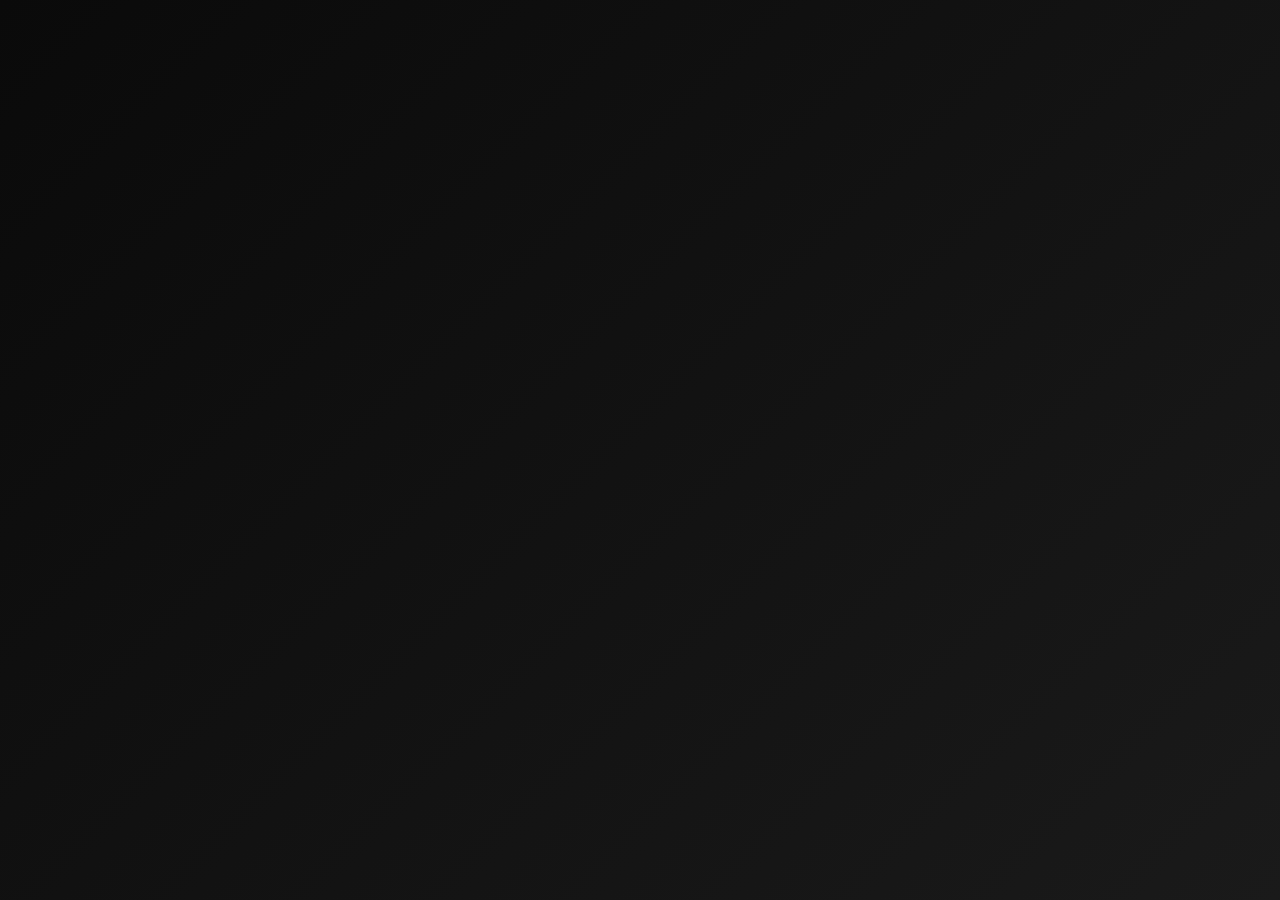
==== index.html @ 96be0791 "新增vue打包测试" ====
<!doctype html><html lang=""><head><meta charset="utf-8"><meta http-equiv="X-UA-Compatible" content="IE=edge"><meta name="viewport" content="width=device-width,initial-scale=1"><link rel="icon" href="favicon.ico"><title>16ls</title><script defer="defer" src="static/js/chunk-elementUI-5b6dd47c.f9950a4d.js"></script><script defer="defer" src="static/js/chunk-elementUI-efb96ebb.55782b2c.js"></script><script defer="defer" src="static/js/chunk-elementUI-439af1fa.58a143bc.js"></script><script defer="defer" src="static/js/chunk-elementUI-c08e88ca.f5acb285.js"></script><script defer="defer" src="static/js/chunk-elementUI-5c533fba.81435623.js"></script><script defer="defer" src="static/js/chunk-elementUI-9476ba79.f180ec1f.js"></script><script defer="defer" src="static/js/chunk-vue-1656f0b4.3ae2dc50.js"></script><script defer="defer" src="static/js/chunk-vue-804c8853.796a102e.js"></script><script defer="defer" src="static/js/chunk-vendors-842dc778.1527f61c.js"></script><script defer="defer" src="static/js/chunk-vendors-e3924278.a6a4fa85.js"></script><script defer="defer" src="static/js/chunk-vendors-aacc2dbb.7e978c03.js"></script><script defer="defer" src="static/js/chunk-vendors-bc050c32.fd6172ba.js"></script><script defer="defer" src="static/js/app.a0a753f7.js"></script><link href="static/css/chunk-elementUI-5c533fba.4a6f1ece.css" rel="stylesheet"><link href="static/css/app.adcfd426.css" rel="stylesheet"></head><body><noscript><strong>We're sorry but 16ls doesn't work properly without JavaScript enabled. Please enable it to continue.</strong></noscript><div id="app"></div></body></html>
---- static/css/chunk-elementUI-5c533fba.4a6f1ece.css ----
@font-face{font-family:element-icons;src:url(../../static/fonts/element-icons.ff18efd1.woff) format("woff"),url(../../static/fonts/element-icons.f1a45d74.ttf) format("truetype");font-weight:400;font-display:"auto";font-style:normal}[class*=" el-icon-"],[class^=el-icon-]{font-family:element-icons!important;speak:none;font-style:normal;font-weight:400;font-variant:normal;text-transform:none;line-height:1;vertical-align:baseline;display:inline-block;-webkit-font-smoothing:antialiased;-moz-osx-font-smoothing:grayscale}.el-icon-ice-cream-round:before{content:"\e6a0"}.el-icon-ice-cream-square:before{content:"\e6a3"}.el-icon-lollipop:before{content:"\e6a4"}.el-icon-potato-strips:before{content:"\e6a5"}.el-icon-milk-tea:before{content:"\e6a6"}.el-icon-ice-drink:before{content:"\e6a7"}.el-icon-ice-tea:before{content:"\e6a9"}.el-icon-coffee:before{content:"\e6aa"}.el-icon-orange:before{content:"\e6ab"}.el-icon-pear:before{content:"\e6ac"}.el-icon-apple:before{content:"\e6ad"}.el-icon-cherry:before{content:"\e6ae"}.el-icon-watermelon:before{content:"\e6af"}.el-icon-grape:before{content:"\e6b0"}.el-icon-refrigerator:before{content:"\e6b1"}.el-icon-goblet-square-full:before{content:"\e6b2"}.el-icon-goblet-square:before{content:"\e6b3"}.el-icon-goblet-full:before{content:"\e6b4"}.el-icon-goblet:before{content:"\e6b5"}.el-icon-cold-drink:before{content:"\e6b6"}.el-icon-coffee-cup:before{content:"\e6b8"}.el-icon-water-cup:before{content:"\e6b9"}.el-icon-hot-water:before{content:"\e6ba"}.el-icon-ice-cream:before{content:"\e6bb"}.el-icon-dessert:before{content:"\e6bc"}.el-icon-sugar:before{content:"\e6bd"}.el-icon-tableware:before{content:"\e6be"}.el-icon-burger:before{content:"\e6bf"}.el-icon-knife-fork:before{content:"\e6c1"}.el-icon-fork-spoon:before{content:"\e6c2"}.el-icon-chicken:before{content:"\e6c3"}.el-icon-food:before{content:"\e6c4"}.el-icon-dish-1:before{content:"\e6c5"}.el-icon-dish:before{content:"\e6c6"}.el-icon-moon-night:before{content:"\e6ee"}.el-icon-moon:before{content:"\e6f0"}.el-icon-cloudy-and-sunny:before{content:"\e6f1"}.el-icon-partly-cloudy:before{content:"\e6f2"}.el-icon-cloudy:before{content:"\e6f3"}.el-icon-sunny:before{content:"\e6f6"}.el-icon-sunset:before{content:"\e6f7"}.el-icon-sunrise-1:before{content:"\e6f8"}.el-icon-sunrise:before{content:"\e6f9"}.el-icon-heavy-rain:before{content:"\e6fa"}.el-icon-lightning:before{content:"\e6fb"}.el-icon-light-rain:before{content:"\e6fc"}.el-icon-wind-power:before{content:"\e6fd"}.el-icon-baseball:before{content:"\e712"}.el-icon-soccer:before{content:"\e713"}.el-icon-football:before{content:"\e715"}.el-icon-basketball:before{content:"\e716"}.el-icon-ship:before{content:"\e73f"}.el-icon-truck:before{content:"\e740"}.el-icon-bicycle:before{content:"\e741"}.el-icon-mobile-phone:before{content:"\e6d3"}.el-icon-service:before{content:"\e6d4"}.el-icon-key:before{content:"\e6e2"}.el-icon-unlock:before{content:"\e6e4"}.el-icon-lock:before{content:"\e6e5"}.el-icon-watch:before{content:"\e6fe"}.el-icon-watch-1:before{content:"\e6ff"}.el-icon-timer:before{content:"\e702"}.el-icon-alarm-clock:before{content:"\e703"}.el-icon-map-location:before{content:"\e704"}.el-icon-delete-location:before{content:"\e705"}.el-icon-add-location:before{content:"\e706"}.el-icon-location-information:before{content:"\e707"}.el-icon-location-outline:before{content:"\e708"}.el-icon-location:before{content:"\e79e"}.el-icon-place:before{content:"\e709"}.el-icon-discover:before{content:"\e70a"}.el-icon-first-aid-kit:before{content:"\e70b"}.el-icon-trophy-1:before{content:"\e70c"}.el-icon-trophy:before{content:"\e70d"}.el-icon-medal:before{content:"\e70e"}.el-icon-medal-1:before{content:"\e70f"}.el-icon-stopwatch:before{content:"\e710"}.el-icon-mic:before{content:"\e711"}.el-icon-copy-document:before{content:"\e718"}.el-icon-full-screen:before{content:"\e719"}.el-icon-switch-button:before{content:"\e71b"}.el-icon-aim:before{content:"\e71c"}.el-icon-crop:before{content:"\e71d"}.el-icon-odometer:before{content:"\e71e"}.el-icon-time:before{content:"\e71f"}.el-icon-bangzhu:before{content:"\e724"}.el-icon-close-notification:before{content:"\e726"}.el-icon-microphone:before{content:"\e727"}.el-icon-turn-off-microphone:before{content:"\e728"}.el-icon-position:before{content:"\e729"}.el-icon-postcard:before{content:"\e72a"}.el-icon-message:before{content:"\e72b"}.el-icon-chat-line-square:before{content:"\e72d"}.el-icon-chat-dot-square:before{content:"\e72e"}.el-icon-chat-dot-round:before{content:"\e72f"}.el-icon-chat-square:before{content:"\e730"}.el-icon-chat-line-round:before{content:"\e731"}.el-icon-chat-round:before{content:"\e732"}.el-icon-set-up:before{content:"\e733"}.el-icon-turn-off:before{content:"\e734"}.el-icon-open:before{content:"\e735"}.el-icon-connection:before{content:"\e736"}.el-icon-link:before{content:"\e737"}.el-icon-cpu:before{content:"\e738"}.el-icon-thumb:before{content:"\e739"}.el-icon-female:before{content:"\e73a"}.el-icon-male:before{content:"\e73b"}.el-icon-guide:before{content:"\e73c"}.el-icon-news:before{content:"\e73e"}.el-icon-price-tag:before{content:"\e744"}.el-icon-discount:before{content:"\e745"}.el-icon-wallet:before{content:"\e747"}.el-icon-coin:before{content:"\e748"}.el-icon-money:before{content:"\e749"}.el-icon-bank-card:before{content:"\e74a"}.el-icon-box:before{content:"\e74b"}.el-icon-present:before{content:"\e74c"}.el-icon-sell:before{content:"\e6d5"}.el-icon-sold-out:before{content:"\e6d6"}.el-icon-shopping-bag-2:before{content:"\e74d"}.el-icon-shopping-bag-1:before{content:"\e74e"}.el-icon-shopping-cart-2:before{content:"\e74f"}.el-icon-shopping-cart-1:before{content:"\e750"}.el-icon-shopping-cart-full:before{content:"\e751"}.el-icon-smoking:before{content:"\e752"}.el-icon-no-smoking:before{content:"\e753"}.el-icon-house:before{content:"\e754"}.el-icon-table-lamp:before{content:"\e755"}.el-icon-school:before{content:"\e756"}.el-icon-office-building:before{content:"\e757"}.el-icon-toilet-paper:before{content:"\e758"}.el-icon-notebook-2:before{content:"\e759"}.el-icon-notebook-1:before{content:"\e75a"}.el-icon-files:before{content:"\e75b"}.el-icon-collection:before{content:"\e75c"}.el-icon-receiving:before{content:"\e75d"}.el-icon-suitcase-1:before{content:"\e760"}.el-icon-suitcase:before{content:"\e761"}.el-icon-film:before{content:"\e763"}.el-icon-collection-tag:before{content:"\e765"}.el-icon-data-analysis:before{content:"\e766"}.el-icon-pie-chart:before{content:"\e767"}.el-icon-data-board:before{content:"\e768"}.el-icon-data-line:before{content:"\e76d"}.el-icon-reading:before{content:"\e769"}.el-icon-magic-stick:before{content:"\e76a"}.el-icon-coordinate:before{content:"\e76b"}.el-icon-mouse:before{content:"\e76c"}.el-icon-brush:before{content:"\e76e"}.el-icon-headset:before{content:"\e76f"}.el-icon-umbrella:before{content:"\e770"}.el-icon-scissors:before{content:"\e771"}.el-icon-mobile:before{content:"\e773"}.el-icon-attract:before{content:"\e774"}.el-icon-monitor:before{content:"\e775"}.el-icon-search:before{content:"\e778"}.el-icon-takeaway-box:before{content:"\e77a"}.el-icon-paperclip:before{content:"\e77d"}.el-icon-printer:before{content:"\e77e"}.el-icon-document-add:before{content:"\e782"}.el-icon-document:before{content:"\e785"}.el-icon-document-checked:before{content:"\e786"}.el-icon-document-copy:before{content:"\e787"}.el-icon-document-delete:before{content:"\e788"}.el-icon-document-remove:before{content:"\e789"}.el-icon-tickets:before{content:"\e78b"}.el-icon-folder-checked:before{content:"\e77f"}.el-icon-folder-delete:before{content:"\e780"}.el-icon-folder-remove:before{content:"\e781"}.el-icon-folder-add:before{content:"\e783"}.el-icon-folder-opened:before{content:"\e784"}.el-icon-folder:before{content:"\e78a"}.el-icon-edit-outline:before{content:"\e764"}.el-icon-edit:before{content:"\e78c"}.el-icon-date:before{content:"\e78e"}.el-icon-c-scale-to-original:before{content:"\e7c6"}.el-icon-view:before{content:"\e6ce"}.el-icon-loading:before{content:"\e6cf"}.el-icon-rank:before{content:"\e6d1"}.el-icon-sort-down:before{content:"\e7c4"}.el-icon-sort-up:before{content:"\e7c5"}.el-icon-sort:before{content:"\e6d2"}.el-icon-finished:before{content:"\e6cd"}.el-icon-refresh-left:before{content:"\e6c7"}.el-icon-refresh-right:before{content:"\e6c8"}.el-icon-refresh:before{content:"\e6d0"}.el-icon-video-play:before{content:"\e7c0"}.el-icon-video-pause:before{content:"\e7c1"}.el-icon-d-arrow-right:before{content:"\e6dc"}.el-icon-d-arrow-left:before{content:"\e6dd"}.el-icon-arrow-up:before{content:"\e6e1"}.el-icon-arrow-down:before{content:"\e6df"}.el-icon-arrow-right:before{content:"\e6e0"}.el-icon-arrow-left:before{content:"\e6de"}.el-icon-top-right:before{content:"\e6e7"}.el-icon-top-left:before{content:"\e6e8"}.el-icon-top:before{content:"\e6e6"}.el-icon-bottom:before{content:"\e6eb"}.el-icon-right:before{content:"\e6e9"}.el-icon-back:before{content:"\e6ea"}.el-icon-bottom-right:before{content:"\e6ec"}.el-icon-bottom-left:before{content:"\e6ed"}.el-icon-caret-top:before{content:"\e78f"}.el-icon-caret-bottom:before{content:"\e790"}.el-icon-caret-right:before{content:"\e791"}.el-icon-caret-left:before{content:"\e792"}.el-icon-d-caret:before{content:"\e79a"}.el-icon-share:before{content:"\e793"}.el-icon-menu:before{content:"\e798"}.el-icon-s-grid:before{content:"\e7a6"}.el-icon-s-check:before{content:"\e7a7"}.el-icon-s-data:before{content:"\e7a8"}.el-icon-s-opportunity:before{content:"\e7aa"}.el-icon-s-custom:before{content:"\e7ab"}.el-icon-s-claim:before{content:"\e7ad"}.el-icon-s-finance:before{content:"\e7ae"}.el-icon-s-comment:before{content:"\e7af"}.el-icon-s-flag:before{content:"\e7b0"}.el-icon-s-marketing:before{content:"\e7b1"}.el-icon-s-shop:before{content:"\e7b4"}.el-icon-s-open:before{content:"\e7b5"}.el-icon-s-management:before{content:"\e7b6"}.el-icon-s-ticket:before{content:"\e7b7"}.el-icon-s-release:before{content:"\e7b8"}.el-icon-s-home:before{content:"\e7b9"}.el-icon-s-promotion:before{content:"\e7ba"}.el-icon-s-operation:before{content:"\e7bb"}.el-icon-s-unfold:before{content:"\e7bc"}.el-icon-s-fold:before{content:"\e7a9"}.el-icon-s-platform:before{content:"\e7bd"}.el-icon-s-order:before{content:"\e7be"}.el-icon-s-cooperation:before{content:"\e7bf"}.el-icon-bell:before{content:"\e725"}.el-icon-message-solid:before{content:"\e799"}.el-icon-video-camera:before{content:"\e772"}.el-icon-video-camera-solid:before{content:"\e796"}.el-icon-camera:before{content:"\e779"}.el-icon-camera-solid:before{content:"\e79b"}.el-icon-download:before{content:"\e77c"}.el-icon-upload2:before{content:"\e77b"}.el-icon-upload:before{content:"\e7c3"}.el-icon-picture-outline-round:before{content:"\e75f"}.el-icon-picture-outline:before{content:"\e75e"}.el-icon-picture:before{content:"\e79f"}.el-icon-close:before{content:"\e6db"}.el-icon-check:before{content:"\e6da"}.el-icon-plus:before{content:"\e6d9"}.el-icon-minus:before{content:"\e6d8"}.el-icon-help:before{content:"\e73d"}.el-icon-s-help:before{content:"\e7b3"}.el-icon-circle-close:before{content:"\e78d"}.el-icon-circle-check:before{content:"\e720"}.el-icon-circle-plus-outline:before{content:"\e723"}.el-icon-remove-outline:before{content:"\e722"}.el-icon-zoom-out:before{content:"\e776"}.el-icon-zoom-in:before{content:"\e777"}.el-icon-error:before{content:"\e79d"}.el-icon-success:before{content:"\e79c"}.el-icon-circle-plus:before{content:"\e7a0"}.el-icon-remove:before{content:"\e7a2"}.el-icon-info:before{content:"\e7a1"}.el-icon-question:before{content:"\e7a4"}.el-icon-warning-outline:before{content:"\e6c9"}.el-icon-warning:before{content:"\e7a3"}.el-icon-goods:before{content:"\e7c2"}.el-icon-s-goods:before{content:"\e7b2"}.el-icon-star-off:before{content:"\e717"}.el-icon-star-on:before{content:"\e797"}.el-icon-more-outline:before{content:"\e6cc"}.el-icon-more:before{content:"\e794"}.el-icon-phone-outline:before{content:"\e6cb"}.el-icon-phone:before{content:"\e795"}.el-icon-user:before{content:"\e6e3"}.el-icon-user-solid:before{content:"\e7a5"}.el-icon-setting:before{content:"\e6ca"}.el-icon-s-tools:before{content:"\e7ac"}.el-icon-delete:before{content:"\e6d7"}.el-icon-delete-solid:before{content:"\e7c9"}.el-icon-eleme:before{content:"\e7c7"}.el-icon-platform-eleme:before{content:"\e7ca"}.el-icon-loading{animation:rotating 2s linear infinite}.el-icon--right{margin-left:5px}.el-icon--left{margin-right:5px}@keyframes rotating{0%{transform:rotate(0)}to{transform:rotate(1turn)}}.el-pagination{white-space:nowrap;padding:2px 5px;color:#303133;font-weight:700}.el-pagination:after,.el-pagination:before{display:table;content:""}.el-pagination:after{clear:both}.el-pagination button,.el-pagination span:not([class*=suffix]){display:inline-block;font-size:13px;min-width:35.5px;height:28px;line-height:28px;vertical-align:top;box-sizing:border-box}.el-pagination .el-input__inner{text-align:center;-moz-appearance:textfield;line-height:normal}.el-pagination .el-input__suffix{right:0;transform:scale(.8)}.el-pagination .el-select .el-input{width:100px;margin:0 5px}.el-pagination .el-select .el-input .el-input__inner{padding-right:25px;border-radius:3px}.el-pagination button{border:none;padding:0 6px;background:0 0}.el-pagination button:focus{outline:0}.el-pagination button:hover{color:#409eff}.el-pagination button:disabled{color:#c0c4cc;background-color:#fff;cursor:not-allowed}.el-pagination .btn-next,.el-pagination .btn-prev{background:50% no-repeat #fff;background-size:16px;cursor:pointer;margin:0;color:#303133}.el-pagination .btn-next .el-icon,.el-pagination .btn-prev .el-icon{display:block;font-size:12px;font-weight:700}.el-pagination .btn-prev{padding-right:12px}.el-pagination .btn-next{padding-left:12px}.el-pagination .el-pager li.disabled{color:#c0c4cc;cursor:not-allowed}.el-pager li,.el-pager li.btn-quicknext:hover,.el-pager li.btn-quickprev:hover{cursor:pointer}.el-pagination--small .btn-next,.el-pagination--small .btn-prev,.el-pagination--small .el-pager li,.el-pagination--small .el-pager li.btn-quicknext,.el-pagination--small .el-pager li.btn-quickprev,.el-pagination--small .el-pager li:last-child{border-color:transparent;font-size:12px;line-height:22px;height:22px;min-width:22px}.el-pagination--small .arrow.disabled{visibility:hidden}.el-pagination--small .more:before,.el-pagination--small li.more:before{line-height:24px}.el-pagination--small button,.el-pagination--small span:not([class*=suffix]){height:22px;line-height:22px}.el-pagination--small .el-pagination__editor,.el-pagination--small .el-pagination__editor.el-input .el-input__inner{height:22px}.el-pagination__sizes{margin:0 10px 0 0;font-weight:400;color:#606266}.el-pagination__sizes .el-input .el-input__inner{font-size:13px;padding-left:8px}.el-pagination__sizes .el-input .el-input__inner:hover{border-color:#409eff}.el-pagination__total{margin-right:10px;font-weight:400;color:#606266}.el-pagination__jump{margin-left:24px;font-weight:400;color:#606266}.el-pagination__jump .el-input__inner{padding:0 3px}.el-pagination__rightwrapper{float:right}.el-pagination__editor{line-height:18px;padding:0 2px;height:28px;text-align:center;margin:0 2px;box-sizing:border-box;border-radius:3px}.el-pager,.el-pagination.is-background .btn-next,.el-pagination.is-background .btn-prev{padding:0}.el-dialog,.el-pager li{-webkit-box-sizing:border-box}.el-pagination__editor.el-input{width:50px}.el-pagination__editor.el-input .el-input__inner{height:28px}.el-pagination__editor .el-input__inner::-webkit-inner-spin-button,.el-pagination__editor .el-input__inner::-webkit-outer-spin-button{-webkit-appearance:none;margin:0}.el-pagination.is-background .btn-next,.el-pagination.is-background .btn-prev,.el-pagination.is-background .el-pager li{margin:0 5px;background-color:#f4f4f5;color:#606266;min-width:30px;border-radius:2px}.el-pagination.is-background .btn-next.disabled,.el-pagination.is-background .btn-next:disabled,.el-pagination.is-background .btn-prev.disabled,.el-pagination.is-background .btn-prev:disabled,.el-pagination.is-background .el-pager li.disabled{color:#c0c4cc}.el-pagination.is-background .el-pager li:not(.disabled):hover{color:#409eff}.el-pagination.is-background .el-pager li:not(.disabled).active{background-color:#409eff;color:#fff}.el-pagination.is-background.el-pagination--small .btn-next,.el-pagination.is-background.el-pagination--small .btn-prev,.el-pagination.is-background.el-pagination--small .el-pager li{margin:0 3px;min-width:22px}.el-pager,.el-pager li{vertical-align:top;margin:0;display:inline-block}.el-pager{-webkit-user-select:none;-moz-user-select:none;user-select:none;list-style:none;font-size:0}.el-pager .more:before{line-height:30px}.el-pager li{padding:0 4px;background:#fff;font-size:13px;min-width:35.5px;height:28px;line-height:28px;box-sizing:border-box;text-align:center}.el-pager li.btn-quicknext,.el-pager li.btn-quickprev{line-height:28px;color:#303133}.el-pager li.btn-quicknext.disabled,.el-pager li.btn-quickprev.disabled{color:#c0c4cc}.el-pager li.active+li{border-left:0}.el-pager li:hover{color:#409eff}.el-pager li.active{color:#409eff;cursor:default}.el-dialog{position:relative;margin:0 auto 50px;background:#fff;border-radius:2px;box-shadow:0 1px 3px rgba(0,0,0,.3);box-sizing:border-box;width:50%}.el-dialog.is-fullscreen{width:100%;margin-top:0;margin-bottom:0;height:100%;overflow:auto}.el-dialog__wrapper{position:fixed;top:0;right:0;bottom:0;left:0;overflow:auto;margin:0}.el-dialog__header{padding:20px 20px 10px}.el-dialog__headerbtn{position:absolute;top:20px;right:20px;padding:0;background:0 0;border:none;outline:0;cursor:pointer;font-size:16px}.el-dialog__headerbtn .el-dialog__close{color:#909399}.el-dialog__headerbtn:focus .el-dialog__close,.el-dialog__headerbtn:hover .el-dialog__close{color:#409eff}.el-dialog__title{line-height:24px;font-size:18px;color:#303133}.el-dialog__body{padding:30px 20px;color:#606266;font-size:14px;word-break:break-all}.el-dialog__footer{padding:10px 20px 20px;text-align:right;box-sizing:border-box}.el-dialog--center{text-align:center}.el-dialog--center .el-dialog__body{text-align:initial;padding:25px 25px 30px}.el-dialog--center .el-dialog__footer{text-align:inherit}.dialog-fade-enter-active{animation:dialog-fade-in .3s}.dialog-fade-leave-active{animation:dialog-fade-out .3s}@keyframes dialog-fade-in{0%{transform:translate3d(0,-20px,0);opacity:0}to{transform:translateZ(0);opacity:1}}@keyframes dialog-fade-out{0%{transform:translateZ(0);opacity:1}to{transform:translate3d(0,-20px,0);opacity:0}}.el-autocomplete{position:relative;display:inline-block}.el-autocomplete-suggestion{margin:5px 0;box-shadow:0 2px 12px 0 rgba(0,0,0,.1);border-radius:4px;border:1px solid #e4e7ed;box-sizing:border-box;background-color:#fff}.el-autocomplete-suggestion__wrap{max-height:280px;padding:10px 0;box-sizing:border-box}.el-autocomplete-suggestion__list{margin:0;padding:0}.el-autocomplete-suggestion li{padding:0 20px;margin:0;line-height:34px;cursor:pointer;color:#606266;font-size:14px;list-style:none;white-space:nowrap;overflow:hidden;text-overflow:ellipsis}.el-autocomplete-suggestion li.highlighted,.el-autocomplete-suggestion li:hover{background-color:#f5f7fa}.el-autocomplete-suggestion li.divider{margin-top:6px;border-top:1px solid #000}.el-autocomplete-suggestion li.divider:last-child{margin-bottom:-6px}.el-autocomplete-suggestion.is-loading li{text-align:center;height:100px;line-height:100px;font-size:20px;color:#999}.el-autocomplete-suggestion.is-loading li:after{display:inline-block;content:"";height:100%;vertical-align:middle}.el-autocomplete-suggestion.is-loading li:hover{background-color:#fff}.el-autocomplete-suggestion.is-loading .el-icon-loading{vertical-align:middle}.el-dropdown{display:inline-block;position:relative;color:#606266;font-size:14px}.el-dropdown .el-button-group{display:block}.el-dropdown .el-button-group .el-button{float:none}.el-dropdown .el-dropdown__caret-button{padding-left:5px;padding-right:5px;position:relative;border-left:none}.el-dropdown .el-dropdown__caret-button:before{content:"";position:absolute;display:block;width:1px;top:5px;bottom:5px;left:0;background:hsla(0,0%,100%,.5)}.el-dropdown .el-dropdown__caret-button.el-button--default:before{background:rgba(220,223,230,.5)}.el-dropdown .el-dropdown__caret-button:hover:not(.is-disabled):before{top:0;bottom:0}.el-dropdown .el-dropdown__caret-button .el-dropdown__icon{padding-left:0}.el-dropdown__icon{font-size:12px;margin:0 3px}.el-dropdown .el-dropdown-selfdefine:focus:active,.el-dropdown .el-dropdown-selfdefine:focus:not(.focusing){outline-width:0}.el-dropdown [disabled]{cursor:not-allowed;color:#bbb}.el-dropdown-menu{position:absolute;top:0;left:0;z-index:10;padding:10px 0;margin:5px 0;background-color:#fff;border:1px solid #ebeef5;border-radius:4px;box-shadow:0 2px 12px 0 rgba(0,0,0,.1)}.el-dropdown-menu__item,.el-menu-item{font-size:14px;padding:0 20px;cursor:pointer}.el-dropdown-menu__item{list-style:none;line-height:36px;margin:0;color:#606266;outline:0}.el-dropdown-menu__item:focus,.el-dropdown-menu__item:not(.is-disabled):hover{background-color:#ecf5ff;color:#66b1ff}.el-dropdown-menu__item i{margin-right:5px}.el-dropdown-menu__item--divided{position:relative;margin-top:6px;border-top:1px solid #ebeef5}.el-dropdown-menu__item--divided:before{content:"";height:6px;display:block;margin:0 -20px;background-color:#fff}.el-dropdown-menu__item.is-disabled{cursor:default;color:#bbb;pointer-events:none}.el-dropdown-menu--medium{padding:6px 0}.el-dropdown-menu--medium .el-dropdown-menu__item{line-height:30px;padding:0 17px;font-size:14px}.el-dropdown-menu--medium .el-dropdown-menu__item.el-dropdown-menu__item--divided{margin-top:6px}.el-dropdown-menu--medium .el-dropdown-menu__item.el-dropdown-menu__item--divided:before{height:6px;margin:0 -17px}.el-dropdown-menu--small{padding:6px 0}.el-dropdown-menu--small .el-dropdown-menu__item{line-height:27px;padding:0 15px;font-size:13px}.el-dropdown-menu--small .el-dropdown-menu__item.el-dropdown-menu__item--divided{margin-top:4px}.el-dropdown-menu--small .el-dropdown-menu__item.el-dropdown-menu__item--divided:before{height:4px;margin:0 -15px}.el-dropdown-menu--mini{padding:3px 0}.el-dropdown-menu--mini .el-dropdown-menu__item{line-height:24px;padding:0 10px;font-size:12px}.el-dropdown-menu--mini .el-dropdown-menu__item.el-dropdown-menu__item--divided{margin-top:3px}.el-dropdown-menu--mini .el-dropdown-menu__item.el-dropdown-menu__item--divided:before{height:3px;margin:0 -10px}.el-menu{border-right:1px solid #e6e6e6;list-style:none;position:relative;margin:0;padding-left:0}.el-menu,.el-menu--horizontal>.el-menu-item:not(.is-disabled):focus,.el-menu--horizontal>.el-menu-item:not(.is-disabled):hover,.el-menu--horizontal>.el-submenu .el-submenu__title:hover{background-color:#fff}.el-menu:after,.el-menu:before{display:table;content:""}.el-breadcrumb__item:last-child .el-breadcrumb__separator,.el-menu--collapse>.el-menu-item .el-submenu__icon-arrow,.el-menu--collapse>.el-submenu>.el-submenu__title .el-submenu__icon-arrow{display:none}.el-menu:after{clear:both}.el-menu.el-menu--horizontal{border-bottom:1px solid #e6e6e6}.el-menu--horizontal{border-right:none}.el-menu--horizontal>.el-menu-item{float:left;height:60px;line-height:60px;margin:0;border-bottom:2px solid transparent;color:#909399}.el-menu--horizontal>.el-menu-item a,.el-menu--horizontal>.el-menu-item a:hover{color:inherit}.el-menu--horizontal>.el-submenu{float:left}.el-menu--horizontal>.el-submenu:focus,.el-menu--horizontal>.el-submenu:hover{outline:0}.el-menu--horizontal>.el-submenu:focus .el-submenu__title,.el-menu--horizontal>.el-submenu:hover .el-submenu__title{color:#303133}.el-menu--horizontal>.el-submenu.is-active .el-submenu__title{border-bottom:2px solid #409eff;color:#303133}.el-menu--horizontal>.el-submenu .el-submenu__title{height:60px;line-height:60px;border-bottom:2px solid transparent;color:#909399}.el-menu--horizontal>.el-submenu .el-submenu__icon-arrow{position:static;vertical-align:middle;margin-left:8px;margin-top:-3px}.el-menu--collapse .el-submenu,.el-menu-item{position:relative}.el-menu--horizontal .el-menu .el-menu-item,.el-menu--horizontal .el-menu .el-submenu__title{background-color:#fff;float:none;height:36px;line-height:36px;padding:0 10px;color:#909399}.el-menu--horizontal .el-menu .el-menu-item.is-active,.el-menu--horizontal .el-menu .el-submenu.is-active>.el-submenu__title{color:#303133}.el-menu--horizontal .el-menu-item:not(.is-disabled):focus,.el-menu--horizontal .el-menu-item:not(.is-disabled):hover{outline:0;color:#303133}.el-menu--horizontal>.el-menu-item.is-active{border-bottom:2px solid #409eff;color:#303133}.el-menu--collapse{width:64px}.el-menu--collapse>.el-menu-item [class^=el-icon-],.el-menu--collapse>.el-submenu>.el-submenu__title [class^=el-icon-]{margin:0;vertical-align:middle;width:24px;text-align:center}.el-menu--collapse>.el-menu-item span,.el-menu--collapse>.el-submenu>.el-submenu__title span{height:0;width:0;overflow:hidden;visibility:hidden;display:inline-block}.el-menu-item,.el-submenu__title{height:56px;line-height:56px;list-style:none}.el-menu--collapse>.el-menu-item.is-active i{color:inherit}.el-menu--collapse .el-menu .el-submenu{min-width:200px}.el-menu--collapse .el-submenu .el-menu{position:absolute;margin-left:5px;top:0;left:100%;z-index:10;border:1px solid #e4e7ed;border-radius:2px;box-shadow:0 2px 12px 0 rgba(0,0,0,.1)}.el-menu--collapse .el-submenu.is-opened>.el-submenu__title .el-submenu__icon-arrow{transform:none}.el-menu--popup{z-index:100;min-width:200px;border:none;padding:5px 0;border-radius:2px;box-shadow:0 2px 12px 0 rgba(0,0,0,.1)}.el-menu--popup-bottom-start{margin-top:5px}.el-menu--popup-right-start{margin-left:5px;margin-right:5px}.el-menu-item{color:#303133;transition:border-color .3s,background-color .3s,color .3s;box-sizing:border-box;white-space:nowrap}.el-radio-button__inner,.el-submenu__title{-webkit-box-sizing:border-box;position:relative;white-space:nowrap}.el-menu-item *{vertical-align:middle}.el-menu-item i{color:#909399}.el-menu-item:focus,.el-menu-item:hover{outline:0;background-color:#ecf5ff}.el-menu-item.is-disabled{opacity:.25;cursor:not-allowed;background:0 0!important}.el-menu-item [class^=el-icon-]{margin-right:5px;width:24px;text-align:center;font-size:18px;vertical-align:middle}.el-menu-item.is-active{color:#409eff}.el-menu-item.is-active i{color:inherit}.el-submenu{list-style:none;margin:0;padding-left:0}.el-submenu__title{font-size:14px;color:#303133;padding:0 20px;cursor:pointer;transition:border-color .3s,background-color .3s,color .3s;box-sizing:border-box}.el-submenu__title *{vertical-align:middle}.el-submenu__title i{color:#909399}.el-submenu__title:focus,.el-submenu__title:hover{outline:0;background-color:#ecf5ff}.el-submenu__title.is-disabled{opacity:.25;cursor:not-allowed;background:0 0!important}.el-submenu__title:hover{background-color:#ecf5ff}.el-submenu .el-menu{border:none}.el-submenu .el-menu-item{height:50px;line-height:50px;padding:0 45px;min-width:200px}.el-submenu__icon-arrow{position:absolute;top:50%;right:20px;margin-top:-7px;transition:transform .3s;font-size:12px}.el-submenu.is-active .el-submenu__title{border-bottom-color:#409eff}.el-submenu.is-opened>.el-submenu__title .el-submenu__icon-arrow{transform:rotate(180deg)}.el-submenu.is-disabled .el-menu-item,.el-submenu.is-disabled .el-submenu__title{opacity:.25;cursor:not-allowed;background:0 0!important}.el-submenu [class^=el-icon-]{vertical-align:middle;margin-right:5px;width:24px;text-align:center;font-size:18px}.el-menu-item-group>ul{padding:0}.el-menu-item-group__title{padding:7px 0 7px 20px;line-height:normal;font-size:12px;color:#909399}.el-radio-button__inner,.el-radio-group{display:inline-block;line-height:1;vertical-align:middle}.horizontal-collapse-transition .el-submenu__title .el-submenu__icon-arrow{transition:.2s;opacity:0}.el-radio-group{font-size:0}.el-radio-button{position:relative;display:inline-block;outline:0}.el-radio-button__inner{background:#fff;border:1px solid #dcdfe6;font-weight:500;border-left:0;color:#606266;-webkit-appearance:none;text-align:center;box-sizing:border-box;outline:0;margin:0;cursor:pointer;transition:all .3s cubic-bezier(.645,.045,.355,1);padding:12px 20px;font-size:14px;border-radius:0}.el-radio-button__inner.is-round{padding:12px 20px}.el-radio-button__inner:hover{color:#409eff}.el-radio-button__inner [class*=el-icon-]{line-height:.9}.el-radio-button__inner [class*=el-icon-]+span{margin-left:5px}.el-radio-button:first-child .el-radio-button__inner{border-left:1px solid #dcdfe6;border-radius:4px 0 0 4px;box-shadow:none!important}.el-radio-button__orig-radio{opacity:0;outline:0;position:absolute;z-index:-1}.el-radio-button__orig-radio:checked+.el-radio-button__inner{color:#fff;background-color:#409eff;border-color:#409eff;box-shadow:-1px 0 0 0 #409eff}.el-radio-button__orig-radio:disabled+.el-radio-button__inner{color:#c0c4cc;cursor:not-allowed;background-image:none;background-color:#fff;border-color:#ebeef5;box-shadow:none}.el-radio-button__orig-radio:disabled:checked+.el-radio-button__inner{background-color:#f2f6fc}.el-radio-button:last-child .el-radio-button__inner{border-radius:0 4px 4px 0}.el-radio-button:first-child:last-child .el-radio-button__inner{border-radius:4px}.el-radio-button--medium .el-radio-button__inner{padding:10px 20px;font-size:14px;border-radius:0}.el-radio-button--medium .el-radio-button__inner.is-round{padding:10px 20px}.el-radio-button--small .el-radio-button__inner{padding:9px 15px;font-size:12px;border-radius:0}.el-radio-button--small .el-radio-button__inner.is-round{padding:9px 15px}.el-radio-button--mini .el-radio-button__inner{padding:7px 15px;font-size:12px;border-radius:0}.el-radio-button--mini .el-radio-button__inner.is-round{padding:7px 15px}.el-radio-button:focus:not(.is-focus):not(:active):not(.is-disabled){box-shadow:0 0 2px 2px #409eff}.el-picker-panel,.el-popover,.el-select-dropdown,.el-table-filter,.el-time-panel{-webkit-box-shadow:0 2px 12px 0 rgba(0,0,0,.1)}.el-switch{display:inline-flex;align-items:center;position:relative;font-size:14px;line-height:20px;height:20px;vertical-align:middle}.el-switch__core,.el-switch__label{display:inline-block;cursor:pointer}.el-switch.is-disabled .el-switch__core,.el-switch.is-disabled .el-switch__label{cursor:not-allowed}.el-switch__label{transition:.2s;height:20px;font-size:14px;font-weight:500;vertical-align:middle;color:#303133}.el-switch__label.is-active{color:#409eff}.el-switch__label--left{margin-right:10px}.el-switch__label--right{margin-left:10px}.el-switch__label *{line-height:1;font-size:14px;display:inline-block}.el-switch__input{position:absolute;width:0;height:0;opacity:0;margin:0}.el-switch__core{margin:0;position:relative;width:40px;height:20px;border:1px solid #dcdfe6;outline:0;border-radius:10px;box-sizing:border-box;background:#dcdfe6;transition:border-color .3s,background-color .3s;vertical-align:middle}.el-input__prefix,.el-input__suffix{-webkit-transition:all .3s;color:#c0c4cc}.el-switch__core:after{content:"";position:absolute;top:1px;left:1px;border-radius:100%;transition:all .3s;width:16px;height:16px;background-color:#fff}.el-switch.is-checked .el-switch__core{border-color:#409eff;background-color:#409eff}.el-switch.is-checked .el-switch__core:after{left:100%;margin-left:-17px}.el-switch.is-disabled{opacity:.6}.el-switch--wide .el-switch__label.el-switch__label--left span{left:10px}.el-switch--wide .el-switch__label.el-switch__label--right span{right:10px}.el-switch .label-fade-enter,.el-switch .label-fade-leave-active{opacity:0}.el-select-dropdown{position:absolute;z-index:1001;border:1px solid #e4e7ed;border-radius:4px;background-color:#fff;box-shadow:0 2px 12px 0 rgba(0,0,0,.1);box-sizing:border-box;margin:5px 0}.el-select-dropdown.is-multiple .el-select-dropdown__item{padding-right:40px}.el-select-dropdown.is-multiple .el-select-dropdown__item.selected{color:#409eff;background-color:#fff}.el-select-dropdown.is-multiple .el-select-dropdown__item.selected.hover{background-color:#f5f7fa}.el-select-dropdown.is-multiple .el-select-dropdown__item.selected:after{position:absolute;right:20px;font-family:element-icons;content:"\e6da";font-size:12px;font-weight:700;-webkit-font-smoothing:antialiased;-moz-osx-font-smoothing:grayscale}.el-select-dropdown .el-scrollbar.is-empty .el-select-dropdown__list{padding:0}.el-select-dropdown__empty{padding:10px 0;margin:0;text-align:center;color:#999;font-size:14px}.el-select-dropdown__wrap{max-height:274px}.el-select-dropdown__list{list-style:none;padding:6px 0;margin:0;box-sizing:border-box}.el-select-dropdown__item{font-size:14px;padding:0 20px;position:relative;white-space:nowrap;overflow:hidden;text-overflow:ellipsis;color:#606266;height:34px;line-height:34px;box-sizing:border-box;cursor:pointer}.el-select-dropdown__item.is-disabled{color:#c0c4cc;cursor:not-allowed}.el-select-dropdown__item.is-disabled:hover{background-color:#fff}.el-select-dropdown__item.hover,.el-select-dropdown__item:hover{background-color:#f5f7fa}.el-select-dropdown__item.selected{color:#409eff;font-weight:700}.el-select-group{margin:0;padding:0}.el-select-group__wrap{position:relative;list-style:none;margin:0;padding:0}.el-select-group__wrap:not(:last-of-type){padding-bottom:24px}.el-select-group__wrap:not(:last-of-type):after{content:"";position:absolute;display:block;left:20px;right:20px;bottom:12px;height:1px;background:#e4e7ed}.el-select-group__title{padding-left:20px;font-size:12px;color:#909399;line-height:30px}.el-select-group .el-select-dropdown__item{padding-left:20px}.el-select{display:inline-block;position:relative}.el-select .el-select__tags>span{display:contents}.el-select:hover .el-input__inner{border-color:#c0c4cc}.el-select .el-input__inner{cursor:pointer;padding-right:35px}.el-select .el-input__inner:focus{border-color:#409eff}.el-select .el-input .el-select__caret{color:#c0c4cc;font-size:14px;transition:transform .3s;transform:rotate(180deg);cursor:pointer}.el-select .el-input .el-select__caret.is-reverse{transform:rotate(0)}.el-select .el-input .el-select__caret.is-show-close{font-size:14px;text-align:center;transform:rotate(180deg);border-radius:100%;color:#c0c4cc;transition:color .2s cubic-bezier(.645,.045,.355,1)}.el-select .el-input .el-select__caret.is-show-close:hover{color:#909399}.el-select .el-input.is-disabled .el-input__inner{cursor:not-allowed}.el-select .el-input.is-disabled .el-input__inner:hover{border-color:#e4e7ed}.el-range-editor.is-active,.el-range-editor.is-active:hover,.el-select .el-input.is-focus .el-input__inner{border-color:#409eff}.el-select>.el-input{display:block}.el-select__input{border:none;outline:0;padding:0;margin-left:15px;color:#666;font-size:14px;-webkit-appearance:none;-moz-appearance:none;appearance:none;height:28px;background-color:transparent}.el-select__input.is-mini{height:14px}.el-select__close{cursor:pointer;position:absolute;top:8px;z-index:1000;right:25px;color:#c0c4cc;line-height:18px;font-size:14px}.el-select__close:hover{color:#909399}.el-select__tags{position:absolute;line-height:normal;white-space:normal;z-index:1;top:50%;transform:translateY(-50%);display:flex;align-items:center;flex-wrap:wrap}.el-select__tags-text{overflow:hidden;text-overflow:ellipsis}.el-select .el-tag{box-sizing:border-box;border-color:transparent;margin:2px 0 2px 6px;background-color:#f0f2f5;display:flex;max-width:100%;align-items:center}.el-select .el-tag__close.el-icon-close{background-color:#c0c4cc;top:0;color:#fff;flex-shrink:0}.el-select .el-tag__close.el-icon-close:hover{background-color:#909399}.el-table,.el-table__expanded-cell{background-color:#fff}.el-select .el-tag__close.el-icon-close:before{display:block;transform:translateY(.5px)}.el-table{position:relative;overflow:hidden;box-sizing:border-box;flex:1;width:100%;max-width:100%;font-size:14px;color:#606266}.el-table__empty-block{min-height:60px;text-align:center;width:100%;display:flex;justify-content:center;align-items:center}.el-table__empty-text{line-height:60px;width:50%;color:#909399}.el-table__expand-column .cell{padding:0;text-align:center}.el-table__expand-icon{position:relative;cursor:pointer;color:#666;font-size:12px;transition:transform .2s ease-in-out;height:20px}.el-table__expand-icon--expanded{transform:rotate(90deg)}.el-table__expand-icon>.el-icon{position:absolute;left:50%;top:50%;margin-left:-5px;margin-top:-5px}.el-table__expanded-cell[class*=cell]{padding:20px 50px}.el-table__expanded-cell:hover{background-color:transparent!important}.el-table__placeholder{display:inline-block;width:20px}.el-table__append-wrapper{overflow:hidden}.el-table--fit{border-right:0;border-bottom:0}.el-table--fit .el-table__cell.gutter{border-right-width:1px}.el-table--scrollable-x .el-table__body-wrapper{overflow-x:auto}.el-table--scrollable-y .el-table__body-wrapper{overflow-y:auto}.el-table thead{color:#909399;font-weight:500}.el-table thead.is-group th.el-table__cell{background:#f5f7fa}.el-table .el-table__cell{padding:12px 0;min-width:0;box-sizing:border-box;text-overflow:ellipsis;vertical-align:middle;position:relative;text-align:left}.el-table .el-table__cell.is-center{text-align:center}.el-table .el-table__cell.is-right{text-align:right}.el-table .el-table__cell.gutter{width:15px;border-right-width:0;border-bottom-width:0;padding:0}.el-table .el-table__cell.is-hidden>*{visibility:hidden}.el-table--medium .el-table__cell{padding:10px 0}.el-table--small{font-size:12px}.el-table--small .el-table__cell{padding:8px 0}.el-table--mini{font-size:12px}.el-table--mini .el-table__cell{padding:6px 0}.el-table tr{background-color:#fff}.el-table tr input[type=checkbox]{margin:0}.el-table td.el-table__cell,.el-table th.el-table__cell.is-leaf{border-bottom:1px solid #ebeef5}.el-table th.el-table__cell.is-sortable{cursor:pointer}.el-table th.el-table__cell{overflow:hidden;-webkit-user-select:none;-moz-user-select:none;user-select:none;background-color:#fff}.el-table th.el-table__cell>.cell{display:inline-block;box-sizing:border-box;position:relative;vertical-align:middle;padding-left:10px;padding-right:10px;width:100%}.el-table th.el-table__cell>.cell.highlight{color:#409eff}.el-table th.el-table__cell.required>div:before{display:inline-block;content:"";width:8px;height:8px;border-radius:50%;background:#ff4d51;margin-right:5px;vertical-align:middle}.el-table td.el-table__cell div{box-sizing:border-box}.el-date-table td,.el-table .cell,.el-table-filter{-webkit-box-sizing:border-box}.el-table td.el-table__cell.gutter{width:0}.el-table .cell{box-sizing:border-box;overflow:hidden;text-overflow:ellipsis;white-space:normal;word-break:break-all;line-height:23px;padding-left:10px;padding-right:10px}.el-table .cell.el-tooltip{white-space:nowrap;min-width:50px}.el-table--border,.el-table--group{border:1px solid #ebeef5}.el-table--border:after,.el-table--group:after,.el-table:before{content:"";position:absolute;background-color:#ebeef5;z-index:1}.el-table--border:after,.el-table--group:after{top:0;right:0;width:1px;height:100%}.el-table:before{left:0;bottom:0;width:100%;height:1px}.el-table--border{border-right:none;border-bottom:none}.el-table--border.el-loading-parent--relative{border-color:transparent}.el-table--border .el-table__cell,.el-table__body-wrapper .el-table--border.is-scrolling-left~.el-table__fixed{border-right:1px solid #ebeef5}.el-table--border .el-table__cell:first-child .cell{padding-left:10px}.el-table--border th.el-table__cell.gutter:last-of-type{border-bottom:1px solid #ebeef5;border-bottom-width:1px}.el-table--border th.el-table__cell,.el-table__fixed-right-patch{border-bottom:1px solid #ebeef5}.el-table--hidden{visibility:hidden}.el-table__fixed,.el-table__fixed-right{position:absolute;top:0;left:0;overflow-x:hidden;overflow-y:hidden;box-shadow:0 0 10px rgba(0,0,0,.12)}.el-table__fixed-right:before,.el-table__fixed:before{content:"";position:absolute;left:0;bottom:0;width:100%;height:1px;background-color:#ebeef5;z-index:4}.el-table__fixed-right-patch{position:absolute;top:-1px;right:0;background-color:#fff}.el-table__fixed-right{top:0;left:auto;right:0}.el-table__fixed-right .el-table__fixed-body-wrapper,.el-table__fixed-right .el-table__fixed-footer-wrapper,.el-table__fixed-right .el-table__fixed-header-wrapper{left:auto;right:0}.el-table__fixed-header-wrapper{position:absolute;left:0;top:0;z-index:3}.el-table__fixed-footer-wrapper{position:absolute;left:0;bottom:0;z-index:3}.el-table__fixed-footer-wrapper tbody td.el-table__cell{border-top:1px solid #ebeef5;background-color:#f5f7fa;color:#606266}.el-table__fixed-body-wrapper{position:absolute;left:0;top:37px;overflow:hidden;z-index:3}.el-table__body-wrapper,.el-table__footer-wrapper,.el-table__header-wrapper{width:100%}.el-table__footer-wrapper{margin-top:-1px}.el-table__footer-wrapper td.el-table__cell{border-top:1px solid #ebeef5}.el-table__body,.el-table__footer,.el-table__header{table-layout:fixed;border-collapse:separate}.el-table__footer-wrapper,.el-table__header-wrapper{overflow:hidden}.el-table__footer-wrapper tbody td.el-table__cell,.el-table__header-wrapper tbody td.el-table__cell{background-color:#f5f7fa;color:#606266}.el-table__body-wrapper{overflow:hidden;position:relative}.el-table__body-wrapper.is-scrolling-left~.el-table__fixed,.el-table__body-wrapper.is-scrolling-none~.el-table__fixed,.el-table__body-wrapper.is-scrolling-none~.el-table__fixed-right,.el-table__body-wrapper.is-scrolling-right~.el-table__fixed-right{box-shadow:none}.el-table__body-wrapper .el-table--border.is-scrolling-right~.el-table__fixed-right{border-left:1px solid #ebeef5}.el-table .caret-wrapper{display:inline-flex;flex-direction:column;align-items:center;height:34px;width:24px;vertical-align:middle;cursor:pointer;overflow:initial;position:relative}.el-table .sort-caret{width:0;height:0;border:5px solid transparent;position:absolute;left:7px}.el-table .sort-caret.ascending{border-bottom-color:#c0c4cc;top:5px}.el-table .sort-caret.descending{border-top-color:#c0c4cc;bottom:7px}.el-table .ascending .sort-caret.ascending{border-bottom-color:#409eff}.el-table .descending .sort-caret.descending{border-top-color:#409eff}.el-table .hidden-columns{visibility:hidden;position:absolute;z-index:-1}.el-table--striped .el-table__body tr.el-table__row--striped td.el-table__cell{background:#fafafa}.el-table--striped .el-table__body tr.el-table__row--striped.current-row td.el-table__cell,.el-table--striped .el-table__body tr.el-table__row--striped.selection-row td.el-table__cell{background-color:#ecf5ff}.el-table__body tr.hover-row.current-row>td.el-table__cell,.el-table__body tr.hover-row.el-table__row--striped.current-row>td.el-table__cell,.el-table__body tr.hover-row.el-table__row--striped.selection-row>td.el-table__cell,.el-table__body tr.hover-row.el-table__row--striped>td.el-table__cell,.el-table__body tr.hover-row.selection-row>td.el-table__cell,.el-table__body tr.hover-row>td.el-table__cell{background-color:#f5f7fa}.el-table__body tr.current-row>td.el-table__cell,.el-table__body tr.selection-row>td.el-table__cell{background-color:#ecf5ff}.el-table__column-resize-proxy{position:absolute;left:200px;top:0;bottom:0;width:0;border-left:1px solid #ebeef5;z-index:10}.el-table__column-filter-trigger{display:inline-block;line-height:34px;cursor:pointer}.el-table__column-filter-trigger i{color:#909399;font-size:12px;transform:scale(.75)}.el-table--enable-row-transition .el-table__body td.el-table__cell{transition:background-color .25s ease}.el-table--enable-row-hover .el-table__body tr:hover>td.el-table__cell{background-color:#f5f7fa}.el-table--fluid-height .el-table__fixed,.el-table--fluid-height .el-table__fixed-right{bottom:0;overflow:hidden}.el-table [class*=el-table__row--level] .el-table__expand-icon{display:inline-block;width:20px;line-height:20px;height:20px;text-align:center;margin-right:3px}.el-table-column--selection .cell{padding-left:14px;padding-right:14px}.el-table-filter{border:1px solid #ebeef5;border-radius:2px;background-color:#fff;box-shadow:0 2px 12px 0 rgba(0,0,0,.1);box-sizing:border-box;margin:2px 0}.el-table-filter__list{padding:5px 0;margin:0;list-style:none;min-width:100px}.el-table-filter__list-item{line-height:36px;padding:0 10px;cursor:pointer;font-size:14px}.el-table-filter__list-item:hover{background-color:#ecf5ff;color:#66b1ff}.el-table-filter__list-item.is-active{background-color:#409eff;color:#fff}.el-table-filter__content{min-width:100px}.el-table-filter__bottom{border-top:1px solid #ebeef5;padding:8px}.el-table-filter__bottom button{background:0 0;border:none;color:#606266;cursor:pointer;font-size:13px;padding:0 3px}.el-date-table td.in-range div,.el-date-table td.in-range div:hover,.el-date-table.is-week-mode .el-date-table__row.current div,.el-date-table.is-week-mode .el-date-table__row:hover div{background-color:#f2f6fc}.el-table-filter__bottom button:hover{color:#409eff}.el-table-filter__bottom button:focus{outline:0}.el-table-filter__bottom button.is-disabled{color:#c0c4cc;cursor:not-allowed}.el-table-filter__wrap{max-height:280px}.el-table-filter__checkbox-group{padding:10px}.el-table-filter__checkbox-group label.el-checkbox{display:block;margin-right:5px;margin-bottom:8px;margin-left:5px}.el-table-filter__checkbox-group .el-checkbox:last-child{margin-bottom:0}.el-date-table{font-size:12px;-webkit-user-select:none;-moz-user-select:none;user-select:none}.el-date-table.is-week-mode .el-date-table__row:hover td.available:hover{color:#606266}.el-date-table.is-week-mode .el-date-table__row:hover td:first-child div{margin-left:5px;border-top-left-radius:15px;border-bottom-left-radius:15px}.el-date-table.is-week-mode .el-date-table__row:hover td:last-child div{margin-right:5px;border-top-right-radius:15px;border-bottom-right-radius:15px}.el-date-table td{width:32px;height:30px;padding:4px 0;box-sizing:border-box;text-align:center;cursor:pointer;position:relative}.el-date-table td div{height:30px;padding:3px 0;box-sizing:border-box}.el-date-table td span{width:24px;height:24px;display:block;margin:0 auto;line-height:24px;position:absolute;left:50%;transform:translateX(-50%);border-radius:50%}.el-date-table td.next-month,.el-date-table td.prev-month{color:#c0c4cc}.el-date-table td.today{position:relative}.el-date-table td.today span{color:#409eff;font-weight:700}.el-date-table td.today.end-date span,.el-date-table td.today.start-date span{color:#fff}.el-date-table td.available:hover{color:#409eff}.el-date-table td.current:not(.disabled) span{color:#fff;background-color:#409eff}.el-date-table td.end-date div,.el-date-table td.start-date div{color:#fff}.el-date-table td.end-date span,.el-date-table td.start-date span{background-color:#409eff}.el-date-table td.start-date div{margin-left:5px;border-top-left-radius:15px;border-bottom-left-radius:15px}.el-date-table td.end-date div{margin-right:5px;border-top-right-radius:15px;border-bottom-right-radius:15px}.el-date-table td.disabled div{background-color:#f5f7fa;opacity:1;cursor:not-allowed;color:#c0c4cc}.el-date-table td.selected div{margin-left:5px;margin-right:5px;background-color:#f2f6fc;border-radius:15px}.el-date-table td.selected div:hover{background-color:#f2f6fc}.el-date-table td.selected span{background-color:#409eff;color:#fff;border-radius:15px}.el-date-table td.week{font-size:80%;color:#606266}.el-month-table,.el-year-table{font-size:12px;border-collapse:collapse}.el-date-table th{padding:5px;color:#606266;font-weight:400;border-bottom:1px solid #ebeef5}.el-month-table{margin:-1px}.el-month-table td{text-align:center;padding:8px 0;cursor:pointer}.el-month-table td div{height:48px;padding:6px 0;box-sizing:border-box}.el-month-table td.today .cell{color:#409eff;font-weight:700}.el-month-table td.today.end-date .cell,.el-month-table td.today.start-date .cell{color:#fff}.el-month-table td.disabled .cell{background-color:#f5f7fa;cursor:not-allowed;color:#c0c4cc}.el-month-table td.disabled .cell:hover{color:#c0c4cc}.el-month-table td .cell{width:60px;height:36px;display:block;line-height:36px;color:#606266;margin:0 auto;border-radius:18px}.el-month-table td .cell:hover{color:#409eff}.el-month-table td.in-range div,.el-month-table td.in-range div:hover{background-color:#f2f6fc}.el-month-table td.end-date div,.el-month-table td.start-date div{color:#fff}.el-month-table td.end-date .cell,.el-month-table td.start-date .cell{color:#fff;background-color:#409eff}.el-month-table td.start-date div{border-top-left-radius:24px;border-bottom-left-radius:24px}.el-month-table td.end-date div{border-top-right-radius:24px;border-bottom-right-radius:24px}.el-month-table td.current:not(.disabled) .cell{color:#409eff}.el-year-table{margin:-1px}.el-year-table .el-icon{color:#303133}.el-year-table td{text-align:center;padding:20px 3px;cursor:pointer}.el-year-table td.today .cell{color:#409eff;font-weight:700}.el-year-table td.disabled .cell{background-color:#f5f7fa;cursor:not-allowed;color:#c0c4cc}.el-year-table td.disabled .cell:hover{color:#c0c4cc}.el-year-table td .cell{width:48px;height:32px;display:block;line-height:32px;color:#606266;margin:0 auto}.el-year-table td .cell:hover,.el-year-table td.current:not(.disabled) .cell{color:#409eff}.el-date-range-picker{width:646px}.el-date-range-picker.has-sidebar{width:756px}.el-date-range-picker table{table-layout:fixed;width:100%}.el-date-range-picker .el-picker-panel__body{min-width:513px}.el-date-range-picker .el-picker-panel__content{margin:0}.el-date-range-picker__header{position:relative;text-align:center;height:28px}.el-date-range-picker__header [class*=arrow-left]{float:left}.el-date-range-picker__header [class*=arrow-right]{float:right}.el-date-range-picker__header div{font-size:16px;font-weight:500;margin-right:50px}.el-date-range-picker__content{float:left;width:50%;box-sizing:border-box;margin:0;padding:16px}.el-date-range-picker__content.is-left{border-right:1px solid #e4e4e4}.el-date-range-picker__content .el-date-range-picker__header div{margin-left:50px;margin-right:50px}.el-date-range-picker__editors-wrap{box-sizing:border-box;display:table-cell}.el-date-range-picker__editors-wrap.is-right{text-align:right}.el-date-range-picker__time-header{position:relative;border-bottom:1px solid #e4e4e4;font-size:12px;padding:8px 5px 5px;display:table;width:100%;box-sizing:border-box}.el-date-range-picker__time-header>.el-icon-arrow-right{font-size:20px;vertical-align:middle;display:table-cell;color:#303133}.el-date-range-picker__time-picker-wrap{position:relative;display:table-cell;padding:0 5px}.el-date-range-picker__time-picker-wrap .el-picker-panel{position:absolute;top:13px;right:0;z-index:1;background:#fff}.el-date-picker{width:322px}.el-date-picker.has-sidebar.has-time{width:434px}.el-date-picker.has-sidebar{width:438px}.el-date-picker.has-time .el-picker-panel__body-wrapper{position:relative}.el-date-picker .el-picker-panel__content{width:292px}.el-date-picker table{table-layout:fixed;width:100%}.el-date-picker__editor-wrap{position:relative;display:table-cell;padding:0 5px}.el-date-picker__time-header{position:relative;border-bottom:1px solid #e4e4e4;font-size:12px;padding:8px 5px 5px;display:table;width:100%;box-sizing:border-box}.el-date-picker__header{margin:12px;text-align:center}.el-date-picker__header--bordered{margin-bottom:0;padding-bottom:12px;border-bottom:1px solid #ebeef5}.el-date-picker__header--bordered+.el-picker-panel__content{margin-top:0}.el-date-picker__header-label{font-size:16px;font-weight:500;padding:0 5px;line-height:22px;text-align:center;cursor:pointer;color:#606266}.el-date-picker__header-label.active,.el-date-picker__header-label:hover{color:#409eff}.el-date-picker__prev-btn{float:left}.el-date-picker__next-btn{float:right}.el-date-picker__time-wrap{padding:10px;text-align:center}.el-date-picker__time-label{float:left;cursor:pointer;line-height:30px;margin-left:10px}.time-select{margin:5px 0;min-width:0}.time-select .el-picker-panel__content{max-height:200px;margin:0}.time-select-item{padding:8px 10px;font-size:14px;line-height:20px}.time-select-item.selected:not(.disabled){color:#409eff;font-weight:700}.time-select-item.disabled{color:#e4e7ed;cursor:not-allowed}.time-select-item:hover{background-color:#f5f7fa;font-weight:700;cursor:pointer}.el-date-editor{position:relative;display:inline-block;text-align:left}.el-date-editor.el-input,.el-date-editor.el-input__inner{width:220px}.el-date-editor--monthrange.el-input,.el-date-editor--monthrange.el-input__inner{width:300px}.el-date-editor--daterange.el-input,.el-date-editor--daterange.el-input__inner,.el-date-editor--timerange.el-input,.el-date-editor--timerange.el-input__inner{width:350px}.el-date-editor--datetimerange.el-input,.el-date-editor--datetimerange.el-input__inner{width:400px}.el-date-editor--dates .el-input__inner{text-overflow:ellipsis;white-space:nowrap}.el-date-editor .el-icon-circle-close{cursor:pointer}.el-date-editor .el-range__icon{font-size:14px;margin-left:-5px;color:#c0c4cc;float:left;line-height:32px}.el-date-editor .el-range-input{-webkit-appearance:none;-moz-appearance:none;appearance:none;border:none;outline:0;display:inline-block;height:100%;margin:0;padding:0;width:39%;text-align:center;font-size:14px;color:#606266}.el-date-editor .el-range-input::-moz-placeholder{color:#c0c4cc}.el-date-editor .el-range-input::placeholder{color:#c0c4cc}.el-date-editor .el-range-separator{display:inline-block;height:100%;padding:0 5px;margin:0;text-align:center;line-height:32px;font-size:14px;width:5%;color:#303133}.el-date-editor .el-range__close-icon{font-size:14px;color:#c0c4cc;width:25px;display:inline-block;float:right;line-height:32px}.el-range-editor.el-input__inner{display:inline-flex;align-items:center;padding:3px 10px}.el-range-editor .el-range-input{line-height:1}.el-range-editor--medium.el-input__inner{height:36px}.el-range-editor--medium .el-range-separator{line-height:28px;font-size:14px}.el-range-editor--medium .el-range-input{font-size:14px}.el-range-editor--medium .el-range__close-icon,.el-range-editor--medium .el-range__icon{line-height:28px}.el-range-editor--small.el-input__inner{height:32px}.el-range-editor--small .el-range-separator{line-height:24px;font-size:13px}.el-range-editor--small .el-range-input{font-size:13px}.el-range-editor--small .el-range__close-icon,.el-range-editor--small .el-range__icon{line-height:24px}.el-range-editor--mini.el-input__inner{height:28px}.el-range-editor--mini .el-range-separator{line-height:20px;font-size:12px}.el-range-editor--mini .el-range-input{font-size:12px}.el-range-editor--mini .el-range__close-icon,.el-range-editor--mini .el-range__icon{line-height:20px}.el-range-editor.is-disabled{background-color:#f5f7fa;border-color:#e4e7ed;color:#c0c4cc;cursor:not-allowed}.el-range-editor.is-disabled:focus,.el-range-editor.is-disabled:hover{border-color:#e4e7ed}.el-range-editor.is-disabled input{background-color:#f5f7fa;color:#c0c4cc;cursor:not-allowed}.el-range-editor.is-disabled input::-moz-placeholder{color:#c0c4cc}.el-range-editor.is-disabled input::placeholder{color:#c0c4cc}.el-range-editor.is-disabled .el-range-separator{color:#c0c4cc}.el-picker-panel{color:#606266;border:1px solid #e4e7ed;box-shadow:0 2px 12px 0 rgba(0,0,0,.1);background:#fff;border-radius:4px;line-height:30px;margin:5px 0}.el-picker-panel__body-wrapper:after,.el-picker-panel__body:after{content:"";display:table;clear:both}.el-picker-panel__content{position:relative;margin:15px}.el-picker-panel__footer{border-top:1px solid #e4e4e4;padding:4px;text-align:right;background-color:#fff;position:relative;font-size:0}.el-picker-panel__shortcut{display:block;width:100%;border:0;background-color:transparent;line-height:28px;font-size:14px;color:#606266;padding-left:12px;text-align:left;outline:0;cursor:pointer}.el-picker-panel__shortcut:hover{color:#409eff}.el-picker-panel__shortcut.active{background-color:#e6f1fe;color:#409eff}.el-picker-panel__btn{border:1px solid #dcdcdc;color:#333;line-height:24px;border-radius:2px;padding:0 20px;cursor:pointer;background-color:transparent;outline:0;font-size:12px}.el-picker-panel__btn[disabled]{color:#ccc;cursor:not-allowed}.el-picker-panel__icon-btn{font-size:12px;color:#303133;border:0;background:0 0;cursor:pointer;outline:0;margin-top:8px}.el-picker-panel__icon-btn:hover{color:#409eff}.el-picker-panel__icon-btn.is-disabled{color:#bbb}.el-picker-panel__icon-btn.is-disabled:hover{cursor:not-allowed}.el-picker-panel__link-btn{vertical-align:middle}.el-picker-panel [slot=sidebar],.el-picker-panel__sidebar{position:absolute;top:0;bottom:0;width:110px;border-right:1px solid #e4e4e4;box-sizing:border-box;padding-top:6px;background-color:#fff;overflow:auto}.el-picker-panel [slot=sidebar]+.el-picker-panel__body,.el-picker-panel__sidebar+.el-picker-panel__body{margin-left:110px}.el-time-spinner.has-seconds .el-time-spinner__wrapper{width:33.3%}.el-time-spinner__wrapper{max-height:190px;overflow:auto;display:inline-block;width:50%;vertical-align:top;position:relative}.el-time-spinner__wrapper .el-scrollbar__wrap:not(.el-scrollbar__wrap--hidden-default){padding-bottom:15px}.el-time-spinner__input.el-input .el-input__inner,.el-time-spinner__list{padding:0;text-align:center}.el-time-spinner__wrapper.is-arrow{box-sizing:border-box;text-align:center;overflow:hidden}.el-time-spinner__wrapper.is-arrow .el-time-spinner__list{transform:translateY(-32px)}.el-time-spinner__wrapper.is-arrow .el-time-spinner__item:hover:not(.disabled):not(.active){background:#fff;cursor:default}.el-time-spinner__arrow{font-size:12px;color:#909399;position:absolute;left:0;width:100%;z-index:1;text-align:center;height:30px;line-height:30px;cursor:pointer}.el-time-spinner__arrow:hover{color:#409eff}.el-time-spinner__arrow.el-icon-arrow-up{top:10px}.el-time-spinner__arrow.el-icon-arrow-down{bottom:10px}.el-time-spinner__input.el-input{width:70%}.el-time-spinner__list{margin:0;list-style:none}.el-time-spinner__list:after,.el-time-spinner__list:before{content:"";display:block;width:100%;height:80px}.el-time-spinner__item{height:32px;line-height:32px;font-size:12px;color:#606266}.el-time-spinner__item:hover:not(.disabled):not(.active){background:#f5f7fa;cursor:pointer}.el-time-spinner__item.active:not(.disabled){color:#303133;font-weight:700}.el-time-spinner__item.disabled{color:#c0c4cc;cursor:not-allowed}.el-time-panel{margin:5px 0;border:1px solid #e4e7ed;background-color:#fff;box-shadow:0 2px 12px 0 rgba(0,0,0,.1);border-radius:2px;position:absolute;width:180px;left:0;z-index:1000;-webkit-user-select:none;-moz-user-select:none;user-select:none;box-sizing:content-box}.el-time-panel__content{font-size:0;position:relative;overflow:hidden}.el-time-panel__content:after,.el-time-panel__content:before{content:"";top:50%;position:absolute;margin-top:-15px;height:32px;z-index:-1;left:0;right:0;box-sizing:border-box;padding-top:6px;text-align:left;border-top:1px solid #e4e7ed;border-bottom:1px solid #e4e7ed}.el-time-panel__content:after{left:50%;margin-left:12%;margin-right:12%}.el-time-panel__content:before{padding-left:50%;margin-right:12%;margin-left:12%}.el-time-panel__content.has-seconds:after{left:66.66667%}.el-time-panel__content.has-seconds:before{padding-left:33.33333%}.el-time-panel__footer{border-top:1px solid #e4e4e4;padding:4px;height:36px;line-height:25px;text-align:right;box-sizing:border-box}.el-time-panel__btn{border:none;line-height:28px;padding:0 5px;margin:0 5px;cursor:pointer;background-color:transparent;outline:0;font-size:12px;color:#303133}.el-time-panel__btn.confirm{font-weight:800;color:#409eff}.el-time-range-picker{width:354px;overflow:visible}.el-time-range-picker__content{position:relative;text-align:center;padding:10px}.el-time-range-picker__cell{box-sizing:border-box;margin:0;padding:4px 7px 7px;width:50%;display:inline-block}.el-time-range-picker__header{margin-bottom:5px;text-align:center;font-size:14px}.el-time-range-picker__body{border-radius:2px;border:1px solid #e4e7ed}.el-popover{position:absolute;background:#fff;min-width:150px;border-radius:4px;border:1px solid #ebeef5;padding:12px;z-index:2000;color:#606266;line-height:1.4;text-align:justify;font-size:14px;box-shadow:0 2px 12px 0 rgba(0,0,0,.1);word-break:break-all}.el-card.is-always-shadow,.el-card.is-hover-shadow:focus,.el-card.is-hover-shadow:hover,.el-cascader__dropdown,.el-color-picker__panel,.el-message-box,.el-notification{-webkit-box-shadow:0 2px 12px 0 rgba(0,0,0,.1)}.el-popover--plain{padding:18px 20px}.el-popover__title{color:#303133;font-size:16px;line-height:1;margin-bottom:12px}.el-popover:focus,.el-popover:focus:active,.el-popover__reference:focus:hover,.el-popover__reference:focus:not(.focusing){outline-width:0}.v-modal-enter{animation:v-modal-in .2s ease}.v-modal-leave{animation:v-modal-out .2s ease forwards}@keyframes v-modal-in{0%{opacity:0}}@keyframes v-modal-out{to{opacity:0}}.v-modal{position:fixed;left:0;top:0;width:100%;height:100%;opacity:.5;background:#000}.el-popup-parent--hidden{overflow:hidden}.el-message-box{display:inline-block;width:420px;padding-bottom:10px;vertical-align:middle;background-color:#fff;border-radius:4px;border:1px solid #ebeef5;font-size:18px;box-shadow:0 2px 12px 0 rgba(0,0,0,.1);text-align:left;overflow:hidden;backface-visibility:hidden}.el-message-box__wrapper{position:fixed;top:0;bottom:0;left:0;right:0;text-align:center}.el-message-box__wrapper:after{content:"";display:inline-block;height:100%;width:0;vertical-align:middle}.el-message-box__header{position:relative;padding:15px 15px 10px}.el-message-box__title{padding-left:0;margin-bottom:0;font-size:18px;line-height:1;color:#303133}.el-message-box__headerbtn{position:absolute;top:15px;right:15px;padding:0;border:none;outline:0;background:0 0;font-size:16px;cursor:pointer}.el-form-item.is-error .el-input__inner,.el-form-item.is-error .el-input__inner:focus,.el-form-item.is-error .el-textarea__inner,.el-form-item.is-error .el-textarea__inner:focus,.el-message-box__input input.invalid,.el-message-box__input input.invalid:focus{border-color:#f56c6c}.el-message-box__headerbtn .el-message-box__close{color:#909399}.el-message-box__headerbtn:focus .el-message-box__close,.el-message-box__headerbtn:hover .el-message-box__close{color:#409eff}.el-message-box__content{padding:10px 15px;color:#606266;font-size:14px}.el-message-box__container{position:relative}.el-message-box__input{padding-top:15px}.el-message-box__status{position:absolute;top:50%;transform:translateY(-50%);font-size:24px!important}.el-message-box__status:before{padding-left:1px}.el-message-box__status+.el-message-box__message{padding-left:36px;padding-right:12px}.el-message-box__status.el-icon-success{color:#67c23a}.el-message-box__status.el-icon-info{color:#909399}.el-message-box__status.el-icon-warning{color:#e6a23c}.el-message-box__status.el-icon-error{color:#f56c6c}.el-message-box__message{margin:0}.el-message-box__message p{margin:0;line-height:24px}.el-message-box__errormsg{color:#f56c6c;font-size:12px;min-height:18px;margin-top:2px}.el-message-box__btns{padding:5px 15px 0;text-align:right}.el-message-box__btns button:nth-child(2){margin-left:10px}.el-message-box__btns-reverse{flex-direction:row-reverse}.el-message-box--center{padding-bottom:30px}.el-message-box--center .el-message-box__header{padding-top:30px}.el-message-box--center .el-message-box__title{position:relative;display:flex;align-items:center;justify-content:center}.el-message-box--center .el-message-box__status{position:relative;top:auto;padding-right:5px;text-align:center;transform:translateY(-1px)}.el-message-box--center .el-message-box__message{margin-left:0}.el-message-box--center .el-message-box__btns,.el-message-box--center .el-message-box__content{text-align:center}.el-message-box--center .el-message-box__content{padding-left:27px;padding-right:27px}.msgbox-fade-enter-active{animation:msgbox-fade-in .3s}.msgbox-fade-leave-active{animation:msgbox-fade-out .3s}@keyframes msgbox-fade-in{0%{transform:translate3d(0,-20px,0);opacity:0}to{transform:translateZ(0);opacity:1}}@keyframes msgbox-fade-out{0%{transform:translateZ(0);opacity:1}to{transform:translate3d(0,-20px,0);opacity:0}}.el-breadcrumb{font-size:14px;line-height:1}.el-breadcrumb:after,.el-breadcrumb:before{display:table;content:""}.el-breadcrumb:after{clear:both}.el-breadcrumb__separator{margin:0 9px;font-weight:700;color:#c0c4cc}.el-breadcrumb__separator[class*=icon]{margin:0 6px;font-weight:400}.el-breadcrumb__item{float:left}.el-breadcrumb__inner{color:#606266}.el-breadcrumb__inner a,.el-breadcrumb__inner.is-link{font-weight:700;text-decoration:none;transition:color .2s cubic-bezier(.645,.045,.355,1);color:#303133}.el-breadcrumb__inner a:hover,.el-breadcrumb__inner.is-link:hover{color:#409eff;cursor:pointer}.el-breadcrumb__item:last-child .el-breadcrumb__inner,.el-breadcrumb__item:last-child .el-breadcrumb__inner a,.el-breadcrumb__item:last-child .el-breadcrumb__inner a:hover,.el-breadcrumb__item:last-child .el-breadcrumb__inner:hover{font-weight:400;color:#606266;cursor:text}.el-form--label-left .el-form-item__label{text-align:left}.el-form--label-top .el-form-item__label{float:none;display:inline-block;text-align:left;padding:0 0 10px}.el-form--inline .el-form-item{display:inline-block;margin-right:10px;vertical-align:top}.el-form--inline .el-form-item__label{float:none;display:inline-block}.el-form--inline .el-form-item__content{display:inline-block;vertical-align:top}.el-form--inline.el-form--label-top .el-form-item__content{display:block}.el-form-item{margin-bottom:22px}.el-form-item:after,.el-form-item:before{display:table;content:""}.el-form-item:after{clear:both}.el-form-item .el-form-item{margin-bottom:0}.el-form-item--mini.el-form-item,.el-form-item--small.el-form-item{margin-bottom:18px}.el-form-item .el-input__validateIcon{display:none}.el-form-item--medium .el-form-item__content,.el-form-item--medium .el-form-item__label{line-height:36px}.el-form-item--small .el-form-item__content,.el-form-item--small .el-form-item__label{line-height:32px}.el-form-item--small .el-form-item__error{padding-top:2px}.el-form-item--mini .el-form-item__content,.el-form-item--mini .el-form-item__label{line-height:28px}.el-form-item--mini .el-form-item__error{padding-top:1px}.el-form-item__label-wrap{float:left}.el-form-item__label-wrap .el-form-item__label{display:inline-block;float:none}.el-form-item__label{text-align:right;vertical-align:middle;float:left;font-size:14px;color:#606266;line-height:40px;padding:0 12px 0 0;box-sizing:border-box}.el-form-item__content{line-height:40px;position:relative;font-size:14px}.el-form-item__content:after,.el-form-item__content:before{display:table;content:""}.el-form-item__content:after{clear:both}.el-form-item__content .el-input-group{vertical-align:top}.el-form-item__error{color:#f56c6c;font-size:12px;line-height:1;padding-top:4px;position:absolute;top:100%;left:0}.el-form-item__error--inline{position:relative;top:auto;left:auto;display:inline-block;margin-left:10px}.el-form-item.is-required:not(.is-no-asterisk) .el-form-item__label-wrap>.el-form-item__label:before,.el-form-item.is-required:not(.is-no-asterisk)>.el-form-item__label:before{content:"*";color:#f56c6c;margin-right:4px}.el-form-item.is-error .el-input-group__append .el-input__inner,.el-form-item.is-error .el-input-group__prepend .el-input__inner{border-color:transparent}.el-form-item.is-error .el-input__validateIcon{color:#f56c6c}.el-form-item--feedback .el-input__validateIcon{display:inline-block}.el-tabs__header{padding:0;position:relative;margin:0 0 15px}.el-tabs__active-bar{position:absolute;bottom:0;left:0;height:2px;background-color:#409eff;z-index:1;transition:transform .3s cubic-bezier(.645,.045,.355,1);list-style:none}.el-tabs__new-tab{float:right;border:1px solid #d3dce6;height:18px;width:18px;line-height:18px;margin:12px 0 9px 10px;border-radius:3px;text-align:center;font-size:12px;color:#d3dce6;cursor:pointer;transition:all .15s}.el-tabs__new-tab .el-icon-plus{transform:scale(.8)}.el-tabs__new-tab:hover{color:#409eff}.el-tabs__nav-wrap{overflow:hidden;margin-bottom:-1px;position:relative}.el-tabs__nav-wrap:after{content:"";position:absolute;left:0;bottom:0;width:100%;height:2px;background-color:#e4e7ed;z-index:1}.el-tabs__nav-wrap.is-scrollable{padding:0 20px;box-sizing:border-box}.el-tabs__nav-scroll{overflow:hidden}.el-tabs__nav-next,.el-tabs__nav-prev{position:absolute;cursor:pointer;line-height:44px;font-size:12px;color:#909399}.el-tabs__nav-next{right:0}.el-tabs__nav-prev{left:0}.el-tabs__nav{white-space:nowrap;position:relative;transition:transform .3s;float:left;z-index:2}.el-tabs__nav.is-stretch{min-width:100%;display:flex}.el-tabs__nav.is-stretch>*{flex:1;text-align:center}.el-tabs__item{padding:0 20px;height:40px;box-sizing:border-box;line-height:40px;display:inline-block;list-style:none;font-size:14px;font-weight:500;color:#303133;position:relative}.el-tabs__item:focus,.el-tabs__item:focus:active{outline:0}.el-tabs__item:focus.is-active.is-focus:not(:active){box-shadow:inset 0 0 2px 2px #409eff;border-radius:3px}.el-tabs__item .el-icon-close{border-radius:50%;text-align:center;transition:all .3s cubic-bezier(.645,.045,.355,1);margin-left:5px}.el-tabs__item .el-icon-close:before{transform:scale(.9);display:inline-block}.el-tabs--card>.el-tabs__header .el-tabs__active-bar,.el-tabs--left.el-tabs--card .el-tabs__active-bar.is-left,.el-tabs--right.el-tabs--card .el-tabs__active-bar.is-right{display:none}.el-tabs__item .el-icon-close:hover{background-color:#c0c4cc;color:#fff}.el-tabs__item.is-active{color:#409eff}.el-tabs__item:hover{color:#409eff;cursor:pointer}.el-tabs__item.is-disabled{color:#c0c4cc;cursor:default}.el-tabs__content{overflow:hidden;position:relative}.el-tabs--card>.el-tabs__header{border-bottom:1px solid #e4e7ed}.el-tabs--card>.el-tabs__header .el-tabs__nav-wrap:after{content:none}.el-tabs--card>.el-tabs__header .el-tabs__nav{border:1px solid #e4e7ed;border-bottom:none;border-radius:4px 4px 0 0;box-sizing:border-box}.el-tabs--card>.el-tabs__header .el-tabs__item .el-icon-close{position:relative;font-size:12px;width:0;height:14px;vertical-align:middle;line-height:15px;overflow:hidden;top:-1px;right:-2px;transform-origin:100% 50%}.el-tabs--card>.el-tabs__header .el-tabs__item{border-bottom:1px solid transparent;border-left:1px solid #e4e7ed;transition:color .3s cubic-bezier(.645,.045,.355,1),padding .3s cubic-bezier(.645,.045,.355,1)}.el-tabs--card>.el-tabs__header .el-tabs__item:first-child{border-left:none}.el-tabs--card>.el-tabs__header .el-tabs__item.is-closable:hover{padding-left:13px;padding-right:13px}.el-tabs--card>.el-tabs__header .el-tabs__item.is-closable:hover .el-icon-close{width:14px}.el-tabs--card>.el-tabs__header .el-tabs__item.is-active{border-bottom-color:#fff}.el-tabs--card>.el-tabs__header .el-tabs__item.is-active.is-closable{padding-left:20px;padding-right:20px}.el-tabs--card>.el-tabs__header .el-tabs__item.is-active.is-closable .el-icon-close{width:14px}.el-tabs--border-card{background:#fff;border:1px solid #dcdfe6;box-shadow:0 2px 4px 0 rgba(0,0,0,.12),0 0 6px 0 rgba(0,0,0,.04)}.el-tabs--border-card>.el-tabs__content{padding:15px}.el-tabs--border-card>.el-tabs__header{background-color:#f5f7fa;border-bottom:1px solid #e4e7ed;margin:0}.el-tabs--border-card>.el-tabs__header .el-tabs__nav-wrap:after{content:none}.el-tabs--border-card>.el-tabs__header .el-tabs__item{transition:all .3s cubic-bezier(.645,.045,.355,1);border:1px solid transparent;margin-top:-1px;color:#909399}.el-tabs--border-card>.el-tabs__header .el-tabs__item+.el-tabs__item,.el-tabs--border-card>.el-tabs__header .el-tabs__item:first-child{margin-left:-1px}.el-col-offset-0,.el-tabs--border-card>.el-tabs__header .is-scrollable .el-tabs__item:first-child{margin-left:0}.el-tabs--border-card>.el-tabs__header .el-tabs__item.is-active{color:#409eff;background-color:#fff;border-right-color:#dcdfe6;border-left-color:#dcdfe6}.el-tabs--border-card>.el-tabs__header .el-tabs__item:not(.is-disabled):hover{color:#409eff}.el-tabs--border-card>.el-tabs__header .el-tabs__item.is-disabled{color:#c0c4cc}.el-tabs--bottom .el-tabs__item.is-bottom:nth-child(2),.el-tabs--bottom .el-tabs__item.is-top:nth-child(2),.el-tabs--top .el-tabs__item.is-bottom:nth-child(2),.el-tabs--top .el-tabs__item.is-top:nth-child(2){padding-left:0}.el-tabs--bottom .el-tabs__item.is-bottom:last-child,.el-tabs--bottom .el-tabs__item.is-top:last-child,.el-tabs--top .el-tabs__item.is-bottom:last-child,.el-tabs--top .el-tabs__item.is-top:last-child{padding-right:0}.el-cascader-menu:last-child .el-cascader-node,.el-tabs--bottom .el-tabs--left>.el-tabs__header .el-tabs__item:last-child,.el-tabs--bottom .el-tabs--right>.el-tabs__header .el-tabs__item:last-child,.el-tabs--bottom.el-tabs--border-card>.el-tabs__header .el-tabs__item:last-child,.el-tabs--bottom.el-tabs--card>.el-tabs__header .el-tabs__item:last-child,.el-tabs--top .el-tabs--left>.el-tabs__header .el-tabs__item:last-child,.el-tabs--top .el-tabs--right>.el-tabs__header .el-tabs__item:last-child,.el-tabs--top.el-tabs--border-card>.el-tabs__header .el-tabs__item:last-child,.el-tabs--top.el-tabs--card>.el-tabs__header .el-tabs__item:last-child{padding-right:20px}.el-tabs--bottom .el-tabs--left>.el-tabs__header .el-tabs__item:nth-child(2),.el-tabs--bottom .el-tabs--right>.el-tabs__header .el-tabs__item:nth-child(2),.el-tabs--bottom.el-tabs--border-card>.el-tabs__header .el-tabs__item:nth-child(2),.el-tabs--bottom.el-tabs--card>.el-tabs__header .el-tabs__item:nth-child(2),.el-tabs--top .el-tabs--left>.el-tabs__header .el-tabs__item:nth-child(2),.el-tabs--top .el-tabs--right>.el-tabs__header .el-tabs__item:nth-child(2),.el-tabs--top.el-tabs--border-card>.el-tabs__header .el-tabs__item:nth-child(2),.el-tabs--top.el-tabs--card>.el-tabs__header .el-tabs__item:nth-child(2){padding-left:20px}.el-tabs--bottom .el-tabs__header.is-bottom{margin-bottom:0;margin-top:10px}.el-tabs--bottom.el-tabs--border-card .el-tabs__header.is-bottom{border-bottom:0;border-top:1px solid #dcdfe6}.el-tabs--bottom.el-tabs--border-card .el-tabs__nav-wrap.is-bottom{margin-top:-1px;margin-bottom:0}.el-tabs--bottom.el-tabs--border-card .el-tabs__item.is-bottom:not(.is-active){border:1px solid transparent}.el-tabs--bottom.el-tabs--border-card .el-tabs__item.is-bottom{margin:0 -1px -1px}.el-tabs--left,.el-tabs--right{overflow:hidden}.el-tabs--left .el-tabs__header.is-left,.el-tabs--left .el-tabs__header.is-right,.el-tabs--left .el-tabs__nav-scroll,.el-tabs--left .el-tabs__nav-wrap.is-left,.el-tabs--left .el-tabs__nav-wrap.is-right,.el-tabs--right .el-tabs__header.is-left,.el-tabs--right .el-tabs__header.is-right,.el-tabs--right .el-tabs__nav-scroll,.el-tabs--right .el-tabs__nav-wrap.is-left,.el-tabs--right .el-tabs__nav-wrap.is-right{height:100%}.el-tabs--left .el-tabs__active-bar.is-left,.el-tabs--left .el-tabs__active-bar.is-right,.el-tabs--right .el-tabs__active-bar.is-left,.el-tabs--right .el-tabs__active-bar.is-right{top:0;bottom:auto;width:2px;height:auto}.el-tabs--left .el-tabs__nav-wrap.is-left,.el-tabs--left .el-tabs__nav-wrap.is-right,.el-tabs--right .el-tabs__nav-wrap.is-left,.el-tabs--right .el-tabs__nav-wrap.is-right{margin-bottom:0}.el-tabs--left .el-tabs__nav-wrap.is-left>.el-tabs__nav-next,.el-tabs--left .el-tabs__nav-wrap.is-left>.el-tabs__nav-prev,.el-tabs--left .el-tabs__nav-wrap.is-right>.el-tabs__nav-next,.el-tabs--left .el-tabs__nav-wrap.is-right>.el-tabs__nav-prev,.el-tabs--right .el-tabs__nav-wrap.is-left>.el-tabs__nav-next,.el-tabs--right .el-tabs__nav-wrap.is-left>.el-tabs__nav-prev,.el-tabs--right .el-tabs__nav-wrap.is-right>.el-tabs__nav-next,.el-tabs--right .el-tabs__nav-wrap.is-right>.el-tabs__nav-prev{height:30px;line-height:30px;width:100%;text-align:center;cursor:pointer}.el-tabs--left .el-tabs__nav-wrap.is-left>.el-tabs__nav-next i,.el-tabs--left .el-tabs__nav-wrap.is-left>.el-tabs__nav-prev i,.el-tabs--left .el-tabs__nav-wrap.is-right>.el-tabs__nav-next i,.el-tabs--left .el-tabs__nav-wrap.is-right>.el-tabs__nav-prev i,.el-tabs--right .el-tabs__nav-wrap.is-left>.el-tabs__nav-next i,.el-tabs--right .el-tabs__nav-wrap.is-left>.el-tabs__nav-prev i,.el-tabs--right .el-tabs__nav-wrap.is-right>.el-tabs__nav-next i,.el-tabs--right .el-tabs__nav-wrap.is-right>.el-tabs__nav-prev i{transform:rotate(90deg)}.el-tabs--left .el-tabs__nav-wrap.is-left>.el-tabs__nav-prev,.el-tabs--left .el-tabs__nav-wrap.is-right>.el-tabs__nav-prev,.el-tabs--right .el-tabs__nav-wrap.is-left>.el-tabs__nav-prev,.el-tabs--right .el-tabs__nav-wrap.is-right>.el-tabs__nav-prev{left:auto;top:0}.el-tabs--left .el-tabs__nav-wrap.is-left>.el-tabs__nav-next,.el-tabs--left .el-tabs__nav-wrap.is-right>.el-tabs__nav-next,.el-tabs--right .el-tabs__nav-wrap.is-left>.el-tabs__nav-next,.el-tabs--right .el-tabs__nav-wrap.is-right>.el-tabs__nav-next{right:auto;bottom:0}.el-tabs--left .el-tabs__active-bar.is-left,.el-tabs--left .el-tabs__nav-wrap.is-left:after{right:0;left:auto}.el-tabs--left .el-tabs__nav-wrap.is-left.is-scrollable,.el-tabs--left .el-tabs__nav-wrap.is-right.is-scrollable,.el-tabs--right .el-tabs__nav-wrap.is-left.is-scrollable,.el-tabs--right .el-tabs__nav-wrap.is-right.is-scrollable{padding:30px 0}.el-tabs--left .el-tabs__nav-wrap.is-left:after,.el-tabs--left .el-tabs__nav-wrap.is-right:after,.el-tabs--right .el-tabs__nav-wrap.is-left:after,.el-tabs--right .el-tabs__nav-wrap.is-right:after{height:100%;width:2px;bottom:auto;top:0}.el-tabs--left .el-tabs__nav.is-left,.el-tabs--left .el-tabs__nav.is-right,.el-tabs--right .el-tabs__nav.is-left,.el-tabs--right .el-tabs__nav.is-right{float:none}.el-tabs--left .el-tabs__item.is-left,.el-tabs--left .el-tabs__item.is-right,.el-tabs--right .el-tabs__item.is-left,.el-tabs--right .el-tabs__item.is-right{display:block}.el-tabs--left .el-tabs__header.is-left{float:left;margin-bottom:0;margin-right:10px}.el-button-group>.el-button:not(:last-child),.el-tabs--left .el-tabs__nav-wrap.is-left{margin-right:-1px}.el-tabs--left .el-tabs__item.is-left{text-align:right}.el-tabs--left.el-tabs--card .el-tabs__item.is-left{border-left:none;border-right:1px solid #e4e7ed;border-bottom:none;border-top:1px solid #e4e7ed;text-align:left}.el-tabs--left.el-tabs--card .el-tabs__item.is-left:first-child{border-right:1px solid #e4e7ed;border-top:none}.el-tabs--left.el-tabs--card .el-tabs__item.is-left.is-active{border:1px solid #e4e7ed;border-right-color:#fff;border-left:none;border-bottom:none}.el-tabs--left.el-tabs--card .el-tabs__item.is-left.is-active:first-child{border-top:none}.el-tabs--left.el-tabs--card .el-tabs__item.is-left.is-active:last-child{border-bottom:none}.el-tabs--left.el-tabs--card .el-tabs__nav{border-radius:4px 0 0 4px;border-bottom:1px solid #e4e7ed;border-right:none}.el-tabs--left.el-tabs--card .el-tabs__new-tab{float:none}.el-tabs--left.el-tabs--border-card .el-tabs__header.is-left{border-right:1px solid #dfe4ed}.el-tabs--left.el-tabs--border-card .el-tabs__item.is-left{border:1px solid transparent;margin:-1px 0 -1px -1px}.el-tabs--left.el-tabs--border-card .el-tabs__item.is-left.is-active{border-color:#d1dbe5 transparent}.el-tabs--right .el-tabs__header.is-right{float:right;margin-bottom:0;margin-left:10px}.el-tabs--right .el-tabs__nav-wrap.is-right{margin-left:-1px}.el-tabs--right .el-tabs__nav-wrap.is-right:after{left:0;right:auto}.el-tabs--right .el-tabs__active-bar.is-right{left:0}.el-tabs--right.el-tabs--card .el-tabs__item.is-right{border-bottom:none;border-top:1px solid #e4e7ed}.el-tabs--right.el-tabs--card .el-tabs__item.is-right:first-child{border-left:1px solid #e4e7ed;border-top:none}.el-tabs--right.el-tabs--card .el-tabs__item.is-right.is-active{border:1px solid #e4e7ed;border-left-color:#fff;border-right:none;border-bottom:none}.el-tabs--right.el-tabs--card .el-tabs__item.is-right.is-active:first-child{border-top:none}.el-tabs--right.el-tabs--card .el-tabs__item.is-right.is-active:last-child{border-bottom:none}.el-tabs--right.el-tabs--card .el-tabs__nav{border-radius:0 4px 4px 0;border-bottom:1px solid #e4e7ed;border-left:none}.el-tabs--right.el-tabs--border-card .el-tabs__header.is-right{border-left:1px solid #dfe4ed}.el-tabs--right.el-tabs--border-card .el-tabs__item.is-right{border:1px solid transparent;margin:-1px -1px -1px 0}.el-tabs--right.el-tabs--border-card .el-tabs__item.is-right.is-active{border-color:#d1dbe5 transparent}.slideInLeft-transition,.slideInRight-transition{display:inline-block}.slideInRight-enter{animation:slideInRight-enter .3s}.slideInRight-leave{position:absolute;left:0;right:0;animation:slideInRight-leave .3s}.slideInLeft-enter{animation:slideInLeft-enter .3s}.slideInLeft-leave{position:absolute;left:0;right:0;animation:slideInLeft-leave .3s}@keyframes slideInRight-enter{0%{opacity:0;transform-origin:0 0;transform:translateX(100%)}to{opacity:1;transform-origin:0 0;transform:translateX(0)}}@keyframes slideInRight-leave{0%{transform-origin:0 0;transform:translateX(0);opacity:1}to{transform-origin:0 0;transform:translateX(100%);opacity:0}}@keyframes slideInLeft-enter{0%{opacity:0;transform-origin:0 0;transform:translateX(-100%)}to{opacity:1;transform-origin:0 0;transform:translateX(0)}}@keyframes slideInLeft-leave{0%{transform-origin:0 0;transform:translateX(0);opacity:1}to{transform-origin:0 0;transform:translateX(-100%);opacity:0}}.el-tree{position:relative;cursor:default;background:#fff;color:#606266}.el-tree__empty-block{position:relative;min-height:60px;text-align:center;width:100%;height:100%}.el-tree__empty-text{position:absolute;left:50%;top:50%;transform:translate(-50%,-50%);color:#909399;font-size:14px}.el-tree__drop-indicator{position:absolute;left:0;right:0;height:1px;background-color:#409eff}.el-tree-node{white-space:nowrap;outline:0}.el-tree-node:focus>.el-tree-node__content{background-color:#f5f7fa}.el-tree-node.is-drop-inner>.el-tree-node__content .el-tree-node__label{background-color:#409eff;color:#fff}.el-tree-node__content:hover,.el-upload-list__item:hover{background-color:#f5f7fa}.el-tree-node__content{display:flex;align-items:center;height:26px;cursor:pointer}.el-tree-node__content>.el-tree-node__expand-icon{padding:6px}.el-tree-node__content>label.el-checkbox{margin-right:8px}.el-tree.is-dragging .el-tree-node__content{cursor:move}.el-tree.is-dragging .el-tree-node__content *{pointer-events:none}.el-tree.is-dragging.is-drop-not-allow .el-tree-node__content{cursor:not-allowed}.el-tree-node__expand-icon{cursor:pointer;color:#c0c4cc;font-size:12px;transform:rotate(0);transition:transform .3s ease-in-out}.el-tree-node__expand-icon.expanded{transform:rotate(90deg)}.el-tree-node__expand-icon.is-leaf{color:transparent;cursor:default}.el-tree-node__label{font-size:14px}.el-tree-node__loading-icon{margin-right:8px;font-size:14px;color:#c0c4cc}.el-tree-node>.el-tree-node__children{overflow:hidden;background-color:transparent}.el-tree-node.is-expanded>.el-tree-node__children{display:block}.el-tree--highlight-current .el-tree-node.is-current>.el-tree-node__content{background-color:#f0f7ff}.el-alert{width:100%;padding:8px 16px;margin:0;box-sizing:border-box;border-radius:4px;position:relative;background-color:#fff;overflow:hidden;opacity:1;display:flex;align-items:center;transition:opacity .2s}.el-alert.is-light .el-alert__closebtn{color:#c0c4cc}.el-alert.is-dark .el-alert__closebtn,.el-alert.is-dark .el-alert__description{color:#fff}.el-alert.is-center{justify-content:center}.el-alert--success.is-light{background-color:#f0f9eb;color:#67c23a}.el-alert--success.is-light .el-alert__description{color:#67c23a}.el-alert--success.is-dark{background-color:#67c23a;color:#fff}.el-alert--info.is-light{background-color:#f4f4f5;color:#909399}.el-alert--info.is-dark{background-color:#909399;color:#fff}.el-alert--info .el-alert__description{color:#909399}.el-alert--warning.is-light{background-color:#fdf6ec;color:#e6a23c}.el-alert--warning.is-light .el-alert__description{color:#e6a23c}.el-alert--warning.is-dark{background-color:#e6a23c;color:#fff}.el-alert--error.is-light{background-color:#fef0f0;color:#f56c6c}.el-alert--error.is-light .el-alert__description{color:#f56c6c}.el-alert--error.is-dark{background-color:#f56c6c;color:#fff}.el-alert__content{display:table-cell;padding:0 8px}.el-alert__icon{font-size:16px;width:16px}.el-alert__icon.is-big{font-size:28px;width:28px}.el-alert__title{font-size:13px;line-height:18px}.el-alert__title.is-bold{font-weight:700}.el-alert .el-alert__description{font-size:12px;margin:5px 0 0}.el-alert__closebtn{font-size:12px;opacity:1;position:absolute;top:12px;right:15px;cursor:pointer}.el-alert-fade-enter,.el-alert-fade-leave-active,.el-loading-fade-enter,.el-loading-fade-leave-active,.el-notification-fade-leave-active,.el-upload iframe{opacity:0}.el-carousel__arrow--right,.el-notification.right{right:16px}.el-alert__closebtn.is-customed{font-style:normal;font-size:13px;top:9px}.el-notification{display:flex;width:330px;padding:14px 26px 14px 13px;border-radius:8px;box-sizing:border-box;border:1px solid #ebeef5;position:fixed;background-color:#fff;box-shadow:0 2px 12px 0 rgba(0,0,0,.1);transition:opacity .3s,transform .3s,left .3s,right .3s,top .4s,bottom .3s;overflow:hidden}.el-notification.left{left:16px}.el-notification__group{margin-left:13px;margin-right:8px}.el-notification__title{font-weight:700;font-size:16px;color:#303133;margin:0}.el-notification__content{font-size:14px;line-height:21px;margin:6px 0 0;color:#606266;text-align:justify}.el-notification__content p{margin:0}.el-notification__icon{height:24px;width:24px;font-size:24px}.el-notification__closeBtn{position:absolute;top:18px;right:15px;cursor:pointer;color:#909399;font-size:16px}.el-notification__closeBtn:hover{color:#606266}.el-notification .el-icon-success{color:#67c23a}.el-notification .el-icon-error{color:#f56c6c}.el-notification .el-icon-info{color:#909399}.el-notification .el-icon-warning{color:#e6a23c}.el-notification-fade-enter.right{right:0;transform:translateX(100%)}.el-notification-fade-enter.left{left:0;transform:translateX(-100%)}.el-input-number{position:relative;display:inline-block;width:180px;line-height:38px}.el-input-number .el-input{display:block}.el-input-number .el-input__inner{-webkit-appearance:none;padding-left:50px;padding-right:50px;text-align:center}.el-input-number__decrease,.el-input-number__increase{position:absolute;z-index:1;top:1px;width:40px;height:auto;text-align:center;background:#f5f7fa;color:#606266;cursor:pointer;font-size:13px}.el-input-number__decrease:hover,.el-input-number__increase:hover{color:#409eff}.el-input-number__decrease:hover:not(.is-disabled)~.el-input .el-input__inner:not(.is-disabled),.el-input-number__increase:hover:not(.is-disabled)~.el-input .el-input__inner:not(.is-disabled){border-color:#409eff}.el-input-number__decrease.is-disabled,.el-input-number__increase.is-disabled{color:#c0c4cc;cursor:not-allowed}.el-input-number__increase{right:1px;border-radius:0 4px 4px 0;border-left:1px solid #dcdfe6}.el-input-number__decrease{left:1px;border-radius:4px 0 0 4px;border-right:1px solid #dcdfe6}.el-input-number.is-disabled .el-input-number__decrease,.el-input-number.is-disabled .el-input-number__increase{border-color:#e4e7ed;color:#e4e7ed}.el-input-number.is-disabled .el-input-number__decrease:hover,.el-input-number.is-disabled .el-input-number__increase:hover{color:#e4e7ed;cursor:not-allowed}.el-input-number--medium{width:200px;line-height:34px}.el-input-number--medium .el-input-number__decrease,.el-input-number--medium .el-input-number__increase{width:36px;font-size:14px}.el-input-number--medium .el-input__inner{padding-left:43px;padding-right:43px}.el-input-number--small{width:130px;line-height:30px}.el-input-number--small .el-input-number__decrease,.el-input-number--small .el-input-number__increase{width:32px;font-size:13px}.el-input-number--small .el-input-number__decrease [class*=el-icon],.el-input-number--small .el-input-number__increase [class*=el-icon]{transform:scale(.9)}.el-input-number--small .el-input__inner{padding-left:39px;padding-right:39px}.el-input-number--mini{width:130px;line-height:26px}.el-input-number--mini .el-input-number__decrease,.el-input-number--mini .el-input-number__increase{width:28px;font-size:12px}.el-input-number--mini .el-input-number__decrease [class*=el-icon],.el-input-number--mini .el-input-number__increase [class*=el-icon]{transform:scale(.8)}.el-input-number--mini .el-input__inner{padding-left:35px;padding-right:35px}.el-input-number.is-without-controls .el-input__inner{padding-left:15px;padding-right:15px}.el-input-number.is-controls-right .el-input__inner{padding-left:15px;padding-right:50px}.el-input-number.is-controls-right .el-input-number__decrease,.el-input-number.is-controls-right .el-input-number__increase{height:auto;line-height:19px}.el-input-number.is-controls-right .el-input-number__decrease [class*=el-icon],.el-input-number.is-controls-right .el-input-number__increase [class*=el-icon]{transform:scale(.8)}.el-input-number.is-controls-right .el-input-number__increase{border-radius:0 4px 0 0;border-bottom:1px solid #dcdfe6}.el-input-number.is-controls-right .el-input-number__decrease{right:1px;bottom:1px;top:auto;left:auto;border-right:none;border-left:1px solid #dcdfe6;border-radius:0 0 4px}.el-input-number.is-controls-right[class*=medium] [class*=decrease],.el-input-number.is-controls-right[class*=medium] [class*=increase]{line-height:17px}.el-input-number.is-controls-right[class*=small] [class*=decrease],.el-input-number.is-controls-right[class*=small] [class*=increase]{line-height:15px}.el-input-number.is-controls-right[class*=mini] [class*=decrease],.el-input-number.is-controls-right[class*=mini] [class*=increase]{line-height:13px}.el-tooltip:focus:hover,.el-tooltip:focus:not(.focusing){outline-width:0}.el-tooltip__popper{position:absolute;border-radius:4px;padding:10px;z-index:2000;font-size:12px;line-height:1.2;min-width:10px;word-wrap:break-word}.el-tooltip__popper .popper__arrow,.el-tooltip__popper .popper__arrow:after{position:absolute;display:block;width:0;height:0;border-color:transparent;border-style:solid}.el-tooltip__popper .popper__arrow{border-width:6px}.el-tooltip__popper .popper__arrow:after{content:" ";border-width:5px}.el-button-group:after,.el-button-group:before,.el-color-dropdown__main-wrapper:after,.el-link.is-underline:hover:after,.el-page-header__left:after,.el-progress-bar__inner:after,.el-row:after,.el-row:before,.el-slider:after,.el-slider:before,.el-slider__button-wrapper:after,.el-transfer-panel .el-transfer-panel__footer:after,.el-upload-cover:after,.el-upload-list--picture-card .el-upload-list__item-actions:after{content:""}.el-tooltip__popper[x-placement^=top]{margin-bottom:12px}.el-tooltip__popper[x-placement^=top] .popper__arrow{bottom:-6px;border-top-color:#303133;border-bottom-width:0}.el-tooltip__popper[x-placement^=top] .popper__arrow:after{bottom:1px;margin-left:-5px;border-top-color:#303133;border-bottom-width:0}.el-tooltip__popper[x-placement^=bottom]{margin-top:12px}.el-tooltip__popper[x-placement^=bottom] .popper__arrow{top:-6px;border-top-width:0;border-bottom-color:#303133}.el-tooltip__popper[x-placement^=bottom] .popper__arrow:after{top:1px;margin-left:-5px;border-top-width:0;border-bottom-color:#303133}.el-tooltip__popper[x-placement^=right]{margin-left:12px}.el-tooltip__popper[x-placement^=right] .popper__arrow{left:-6px;border-right-color:#303133;border-left-width:0}.el-tooltip__popper[x-placement^=right] .popper__arrow:after{bottom:-5px;left:1px;border-right-color:#303133;border-left-width:0}.el-tooltip__popper[x-placement^=left]{margin-right:12px}.el-tooltip__popper[x-placement^=left] .popper__arrow{right:-6px;border-right-width:0;border-left-color:#303133}.el-tooltip__popper[x-placement^=left] .popper__arrow:after{right:1px;bottom:-5px;margin-left:-5px;border-right-width:0;border-left-color:#303133}.el-tooltip__popper.is-dark{background:#303133;color:#fff}.el-tooltip__popper.is-light{background:#fff;border:1px solid #303133}.el-tooltip__popper.is-light[x-placement^=top] .popper__arrow{border-top-color:#303133}.el-tooltip__popper.is-light[x-placement^=top] .popper__arrow:after{border-top-color:#fff}.el-tooltip__popper.is-light[x-placement^=bottom] .popper__arrow{border-bottom-color:#303133}.el-tooltip__popper.is-light[x-placement^=bottom] .popper__arrow:after{border-bottom-color:#fff}.el-tooltip__popper.is-light[x-placement^=left] .popper__arrow{border-left-color:#303133}.el-tooltip__popper.is-light[x-placement^=left] .popper__arrow:after{border-left-color:#fff}.el-tooltip__popper.is-light[x-placement^=right] .popper__arrow{border-right-color:#303133}.el-tooltip__popper.is-light[x-placement^=right] .popper__arrow:after{border-right-color:#fff}.el-slider:after,.el-slider:before{display:table}.el-slider__button-wrapper .el-tooltip,.el-slider__button-wrapper:after{display:inline-block;vertical-align:middle}.el-slider:after{clear:both}.el-slider__runway{width:100%;height:6px;margin:16px 0;background-color:#e4e7ed;border-radius:3px;position:relative;cursor:pointer;vertical-align:middle}.el-slider__runway.show-input{margin-right:160px;width:auto}.el-slider__runway.disabled{cursor:default}.el-slider__runway.disabled .el-slider__bar{background-color:#c0c4cc}.el-slider__runway.disabled .el-slider__button{border-color:#c0c4cc}.el-slider__runway.disabled .el-slider__button-wrapper.dragging,.el-slider__runway.disabled .el-slider__button-wrapper.hover,.el-slider__runway.disabled .el-slider__button-wrapper:hover{cursor:not-allowed}.el-slider__runway.disabled .el-slider__button.dragging,.el-slider__runway.disabled .el-slider__button.hover,.el-slider__runway.disabled .el-slider__button:hover{transform:scale(1);cursor:not-allowed}.el-slider__button-wrapper,.el-slider__stop{-webkit-transform:translateX(-50%);position:absolute}.el-slider__input{float:right;margin-top:3px;width:130px}.el-slider__input.el-input-number--mini{margin-top:5px}.el-slider__input.el-input-number--medium{margin-top:0}.el-slider__input.el-input-number--large{margin-top:-2px}.el-slider__bar{height:6px;background-color:#409eff;border-top-left-radius:3px;border-bottom-left-radius:3px;position:absolute}.el-slider__button-wrapper{height:36px;width:36px;z-index:1001;top:-15px;transform:translateX(-50%);background-color:transparent;text-align:center;-webkit-user-select:none;-moz-user-select:none;user-select:none;line-height:normal}.el-image-viewer__btn,.el-slider__button,.el-step__icon-inner{-moz-user-select:none;-ms-user-select:none}.el-slider__button-wrapper:after{height:100%}.el-slider__button-wrapper.hover,.el-slider__button-wrapper:hover{cursor:grab}.el-slider__button-wrapper.dragging{cursor:grabbing}.el-slider__button{width:16px;height:16px;border:2px solid #409eff;background-color:#fff;border-radius:50%;transition:.2s;-webkit-user-select:none;-moz-user-select:none;user-select:none}.el-slider__button.dragging,.el-slider__button.hover,.el-slider__button:hover{transform:scale(1.2)}.el-slider__button.hover,.el-slider__button:hover{cursor:grab}.el-slider__button.dragging{cursor:grabbing}.el-slider__stop{height:6px;width:6px;border-radius:100%;background-color:#fff;transform:translateX(-50%)}.el-slider__marks{top:0;left:12px;width:18px;height:100%}.el-slider__marks-text{position:absolute;transform:translateX(-50%);font-size:14px;color:#909399;margin-top:15px}.el-slider.is-vertical{position:relative}.el-slider.is-vertical .el-slider__runway{width:6px;height:100%;margin:0 16px}.el-slider.is-vertical .el-slider__bar{width:6px;height:auto;border-radius:0 0 3px 3px}.el-slider.is-vertical .el-slider__button-wrapper{top:auto;left:-15px;transform:translateY(50%)}.el-slider.is-vertical .el-slider__stop{transform:translateY(50%)}.el-slider.is-vertical.el-slider--with-input{padding-bottom:58px}.el-slider.is-vertical.el-slider--with-input .el-slider__input{overflow:visible;float:none;position:absolute;bottom:22px;width:36px;margin-top:15px}.el-slider.is-vertical.el-slider--with-input .el-slider__input .el-input__inner{text-align:center;padding-left:5px;padding-right:5px}.el-slider.is-vertical.el-slider--with-input .el-slider__input .el-input-number__decrease,.el-slider.is-vertical.el-slider--with-input .el-slider__input .el-input-number__increase{top:32px;margin-top:-1px;border:1px solid #dcdfe6;line-height:20px;box-sizing:border-box;transition:border-color .2s cubic-bezier(.645,.045,.355,1)}.el-slider.is-vertical.el-slider--with-input .el-slider__input .el-input-number__decrease{width:18px;right:18px;border-bottom-left-radius:4px}.el-slider.is-vertical.el-slider--with-input .el-slider__input .el-input-number__increase{width:19px;border-bottom-right-radius:4px}.el-slider.is-vertical.el-slider--with-input .el-slider__input .el-input-number__increase~.el-input .el-input__inner{border-bottom-left-radius:0;border-bottom-right-radius:0}.el-slider.is-vertical.el-slider--with-input .el-slider__input:hover .el-input-number__decrease,.el-slider.is-vertical.el-slider--with-input .el-slider__input:hover .el-input-number__increase{border-color:#c0c4cc}.el-slider.is-vertical.el-slider--with-input .el-slider__input:active .el-input-number__decrease,.el-slider.is-vertical.el-slider--with-input .el-slider__input:active .el-input-number__increase{border-color:#409eff}.el-slider.is-vertical .el-slider__marks-text{margin-top:0;left:15px;transform:translateY(50%)}.el-loading-parent--relative{position:relative!important}.el-loading-parent--hidden{overflow:hidden!important}.el-loading-mask{position:absolute;z-index:2000;background-color:hsla(0,0%,100%,.9);margin:0;top:0;right:0;bottom:0;left:0;transition:opacity .3s}.el-loading-mask.is-fullscreen{position:fixed}.el-loading-mask.is-fullscreen .el-loading-spinner{margin-top:-25px}.el-loading-mask.is-fullscreen .el-loading-spinner .circular{height:50px;width:50px}.el-loading-spinner{top:50%;margin-top:-21px;width:100%;text-align:center;position:absolute}.el-col-pull-0,.el-col-pull-1,.el-col-pull-10,.el-col-pull-11,.el-col-pull-12,.el-col-pull-13,.el-col-pull-14,.el-col-pull-15,.el-col-pull-16,.el-col-pull-17,.el-col-pull-18,.el-col-pull-19,.el-col-pull-2,.el-col-pull-20,.el-col-pull-21,.el-col-pull-22,.el-col-pull-23,.el-col-pull-24,.el-col-pull-3,.el-col-pull-4,.el-col-pull-5,.el-col-pull-6,.el-col-pull-7,.el-col-pull-8,.el-col-pull-9,.el-col-push-0,.el-col-push-1,.el-col-push-10,.el-col-push-11,.el-col-push-12,.el-col-push-13,.el-col-push-14,.el-col-push-15,.el-col-push-16,.el-col-push-17,.el-col-push-18,.el-col-push-19,.el-col-push-2,.el-col-push-20,.el-col-push-21,.el-col-push-22,.el-col-push-23,.el-col-push-24,.el-col-push-3,.el-col-push-4,.el-col-push-5,.el-col-push-6,.el-col-push-7,.el-col-push-8,.el-col-push-9,.el-row,.el-upload-dragger,.el-upload-list__item{position:relative}.el-loading-spinner .el-loading-text{color:#409eff;margin:3px 0;font-size:14px}.el-loading-spinner .circular{height:42px;width:42px;animation:loading-rotate 2s linear infinite}.el-loading-spinner .path{animation:loading-dash 1.5s ease-in-out infinite;stroke-dasharray:90,150;stroke-dashoffset:0;stroke-width:2;stroke:#409eff;stroke-linecap:round}.el-loading-spinner i{color:#409eff}@keyframes loading-rotate{to{transform:rotate(1turn)}}@keyframes loading-dash{0%{stroke-dasharray:1,200;stroke-dashoffset:0}50%{stroke-dasharray:90,150;stroke-dashoffset:-40px}to{stroke-dasharray:90,150;stroke-dashoffset:-120px}}.el-row{box-sizing:border-box}.el-row:after,.el-row:before{display:table}.el-row:after{clear:both}.el-row--flex{display:flex}.el-col-0,.el-row--flex:after,.el-row--flex:before{display:none}.el-row--flex.is-justify-center{justify-content:center}.el-row--flex.is-justify-end{justify-content:flex-end}.el-row--flex.is-justify-space-between{justify-content:space-between}.el-row--flex.is-justify-space-around{justify-content:space-around}.el-row--flex.is-align-top{align-items:flex-start}.el-row--flex.is-align-middle{align-items:center}.el-row--flex.is-align-bottom{align-items:flex-end}[class*=el-col-]{float:left;box-sizing:border-box}.el-col-0{width:0}.el-col-pull-0{right:0}.el-col-push-0{left:0}.el-col-1{width:4.16667%}.el-col-offset-1{margin-left:4.16667%}.el-col-pull-1{right:4.16667%}.el-col-push-1{left:4.16667%}.el-col-2{width:8.33333%}.el-col-offset-2{margin-left:8.33333%}.el-col-pull-2{right:8.33333%}.el-col-push-2{left:8.33333%}.el-col-3{width:12.5%}.el-col-offset-3{margin-left:12.5%}.el-col-pull-3{right:12.5%}.el-col-push-3{left:12.5%}.el-col-4{width:16.66667%}.el-col-offset-4{margin-left:16.66667%}.el-col-pull-4{right:16.66667%}.el-col-push-4{left:16.66667%}.el-col-5{width:20.83333%}.el-col-offset-5{margin-left:20.83333%}.el-col-pull-5{right:20.83333%}.el-col-push-5{left:20.83333%}.el-col-6{width:25%}.el-col-offset-6{margin-left:25%}.el-col-pull-6{right:25%}.el-col-push-6{left:25%}.el-col-7{width:29.16667%}.el-col-offset-7{margin-left:29.16667%}.el-col-pull-7{right:29.16667%}.el-col-push-7{left:29.16667%}.el-col-8{width:33.33333%}.el-col-offset-8{margin-left:33.33333%}.el-col-pull-8{right:33.33333%}.el-col-push-8{left:33.33333%}.el-col-9{width:37.5%}.el-col-offset-9{margin-left:37.5%}.el-col-pull-9{right:37.5%}.el-col-push-9{left:37.5%}.el-col-10{width:41.66667%}.el-col-offset-10{margin-left:41.66667%}.el-col-pull-10{right:41.66667%}.el-col-push-10{left:41.66667%}.el-col-11{width:45.83333%}.el-col-offset-11{margin-left:45.83333%}.el-col-pull-11{right:45.83333%}.el-col-push-11{left:45.83333%}.el-col-12{width:50%}.el-col-offset-12{margin-left:50%}.el-col-pull-12{right:50%}.el-col-push-12{left:50%}.el-col-13{width:54.16667%}.el-col-offset-13{margin-left:54.16667%}.el-col-pull-13{right:54.16667%}.el-col-push-13{left:54.16667%}.el-col-14{width:58.33333%}.el-col-offset-14{margin-left:58.33333%}.el-col-pull-14{right:58.33333%}.el-col-push-14{left:58.33333%}.el-col-15{width:62.5%}.el-col-offset-15{margin-left:62.5%}.el-col-pull-15{right:62.5%}.el-col-push-15{left:62.5%}.el-col-16{width:66.66667%}.el-col-offset-16{margin-left:66.66667%}.el-col-pull-16{right:66.66667%}.el-col-push-16{left:66.66667%}.el-col-17{width:70.83333%}.el-col-offset-17{margin-left:70.83333%}.el-col-pull-17{right:70.83333%}.el-col-push-17{left:70.83333%}.el-col-18{width:75%}.el-col-offset-18{margin-left:75%}.el-col-pull-18{right:75%}.el-col-push-18{left:75%}.el-col-19{width:79.16667%}.el-col-offset-19{margin-left:79.16667%}.el-col-pull-19{right:79.16667%}.el-col-push-19{left:79.16667%}.el-col-20{width:83.33333%}.el-col-offset-20{margin-left:83.33333%}.el-col-pull-20{right:83.33333%}.el-col-push-20{left:83.33333%}.el-col-21{width:87.5%}.el-col-offset-21{margin-left:87.5%}.el-col-pull-21{right:87.5%}.el-col-push-21{left:87.5%}.el-col-22{width:91.66667%}.el-col-offset-22{margin-left:91.66667%}.el-col-pull-22{right:91.66667%}.el-col-push-22{left:91.66667%}.el-col-23{width:95.83333%}.el-col-offset-23{margin-left:95.83333%}.el-col-pull-23{right:95.83333%}.el-col-push-23{left:95.83333%}.el-col-24{width:100%}.el-col-offset-24{margin-left:100%}.el-col-pull-24{right:100%}.el-col-push-24{left:100%}@media only screen and (max-width:767px){.el-col-xs-0{display:none;width:0}.el-col-xs-offset-0{margin-left:0}.el-col-xs-pull-0{position:relative;right:0}.el-col-xs-push-0{position:relative;left:0}.el-col-xs-1{width:4.16667%}.el-col-xs-offset-1{margin-left:4.16667%}.el-col-xs-pull-1{position:relative;right:4.16667%}.el-col-xs-push-1{position:relative;left:4.16667%}.el-col-xs-2{width:8.33333%}.el-col-xs-offset-2{margin-left:8.33333%}.el-col-xs-pull-2{position:relative;right:8.33333%}.el-col-xs-push-2{position:relative;left:8.33333%}.el-col-xs-3{width:12.5%}.el-col-xs-offset-3{margin-left:12.5%}.el-col-xs-pull-3{position:relative;right:12.5%}.el-col-xs-push-3{position:relative;left:12.5%}.el-col-xs-4{width:16.66667%}.el-col-xs-offset-4{margin-left:16.66667%}.el-col-xs-pull-4{position:relative;right:16.66667%}.el-col-xs-push-4{position:relative;left:16.66667%}.el-col-xs-5{width:20.83333%}.el-col-xs-offset-5{margin-left:20.83333%}.el-col-xs-pull-5{position:relative;right:20.83333%}.el-col-xs-push-5{position:relative;left:20.83333%}.el-col-xs-6{width:25%}.el-col-xs-offset-6{margin-left:25%}.el-col-xs-pull-6{position:relative;right:25%}.el-col-xs-push-6{position:relative;left:25%}.el-col-xs-7{width:29.16667%}.el-col-xs-offset-7{margin-left:29.16667%}.el-col-xs-pull-7{position:relative;right:29.16667%}.el-col-xs-push-7{position:relative;left:29.16667%}.el-col-xs-8{width:33.33333%}.el-col-xs-offset-8{margin-left:33.33333%}.el-col-xs-pull-8{position:relative;right:33.33333%}.el-col-xs-push-8{position:relative;left:33.33333%}.el-col-xs-9{width:37.5%}.el-col-xs-offset-9{margin-left:37.5%}.el-col-xs-pull-9{position:relative;right:37.5%}.el-col-xs-push-9{position:relative;left:37.5%}.el-col-xs-10{width:41.66667%}.el-col-xs-offset-10{margin-left:41.66667%}.el-col-xs-pull-10{position:relative;right:41.66667%}.el-col-xs-push-10{position:relative;left:41.66667%}.el-col-xs-11{width:45.83333%}.el-col-xs-offset-11{margin-left:45.83333%}.el-col-xs-pull-11{position:relative;right:45.83333%}.el-col-xs-push-11{position:relative;left:45.83333%}.el-col-xs-12{width:50%}.el-col-xs-offset-12{margin-left:50%}.el-col-xs-pull-12{position:relative;right:50%}.el-col-xs-push-12{position:relative;left:50%}.el-col-xs-13{width:54.16667%}.el-col-xs-offset-13{margin-left:54.16667%}.el-col-xs-pull-13{position:relative;right:54.16667%}.el-col-xs-push-13{position:relative;left:54.16667%}.el-col-xs-14{width:58.33333%}.el-col-xs-offset-14{margin-left:58.33333%}.el-col-xs-pull-14{position:relative;right:58.33333%}.el-col-xs-push-14{position:relative;left:58.33333%}.el-col-xs-15{width:62.5%}.el-col-xs-offset-15{margin-left:62.5%}.el-col-xs-pull-15{position:relative;right:62.5%}.el-col-xs-push-15{position:relative;left:62.5%}.el-col-xs-16{width:66.66667%}.el-col-xs-offset-16{margin-left:66.66667%}.el-col-xs-pull-16{position:relative;right:66.66667%}.el-col-xs-push-16{position:relative;left:66.66667%}.el-col-xs-17{width:70.83333%}.el-col-xs-offset-17{margin-left:70.83333%}.el-col-xs-pull-17{position:relative;right:70.83333%}.el-col-xs-push-17{position:relative;left:70.83333%}.el-col-xs-18{width:75%}.el-col-xs-offset-18{margin-left:75%}.el-col-xs-pull-18{position:relative;right:75%}.el-col-xs-push-18{position:relative;left:75%}.el-col-xs-19{width:79.16667%}.el-col-xs-offset-19{margin-left:79.16667%}.el-col-xs-pull-19{position:relative;right:79.16667%}.el-col-xs-push-19{position:relative;left:79.16667%}.el-col-xs-20{width:83.33333%}.el-col-xs-offset-20{margin-left:83.33333%}.el-col-xs-pull-20{position:relative;right:83.33333%}.el-col-xs-push-20{position:relative;left:83.33333%}.el-col-xs-21{width:87.5%}.el-col-xs-offset-21{margin-left:87.5%}.el-col-xs-pull-21{position:relative;right:87.5%}.el-col-xs-push-21{position:relative;left:87.5%}.el-col-xs-22{width:91.66667%}.el-col-xs-offset-22{margin-left:91.66667%}.el-col-xs-pull-22{position:relative;right:91.66667%}.el-col-xs-push-22{position:relative;left:91.66667%}.el-col-xs-23{width:95.83333%}.el-col-xs-offset-23{margin-left:95.83333%}.el-col-xs-pull-23{position:relative;right:95.83333%}.el-col-xs-push-23{position:relative;left:95.83333%}.el-col-xs-24{width:100%}.el-col-xs-offset-24{margin-left:100%}.el-col-xs-pull-24{position:relative;right:100%}.el-col-xs-push-24{position:relative;left:100%}}@media only screen and (min-width:768px){.el-col-sm-0{display:none;width:0}.el-col-sm-offset-0{margin-left:0}.el-col-sm-pull-0{position:relative;right:0}.el-col-sm-push-0{position:relative;left:0}.el-col-sm-1{width:4.16667%}.el-col-sm-offset-1{margin-left:4.16667%}.el-col-sm-pull-1{position:relative;right:4.16667%}.el-col-sm-push-1{position:relative;left:4.16667%}.el-col-sm-2{width:8.33333%}.el-col-sm-offset-2{margin-left:8.33333%}.el-col-sm-pull-2{position:relative;right:8.33333%}.el-col-sm-push-2{position:relative;left:8.33333%}.el-col-sm-3{width:12.5%}.el-col-sm-offset-3{margin-left:12.5%}.el-col-sm-pull-3{position:relative;right:12.5%}.el-col-sm-push-3{position:relative;left:12.5%}.el-col-sm-4{width:16.66667%}.el-col-sm-offset-4{margin-left:16.66667%}.el-col-sm-pull-4{position:relative;right:16.66667%}.el-col-sm-push-4{position:relative;left:16.66667%}.el-col-sm-5{width:20.83333%}.el-col-sm-offset-5{margin-left:20.83333%}.el-col-sm-pull-5{position:relative;right:20.83333%}.el-col-sm-push-5{position:relative;left:20.83333%}.el-col-sm-6{width:25%}.el-col-sm-offset-6{margin-left:25%}.el-col-sm-pull-6{position:relative;right:25%}.el-col-sm-push-6{position:relative;left:25%}.el-col-sm-7{width:29.16667%}.el-col-sm-offset-7{margin-left:29.16667%}.el-col-sm-pull-7{position:relative;right:29.16667%}.el-col-sm-push-7{position:relative;left:29.16667%}.el-col-sm-8{width:33.33333%}.el-col-sm-offset-8{margin-left:33.33333%}.el-col-sm-pull-8{position:relative;right:33.33333%}.el-col-sm-push-8{position:relative;left:33.33333%}.el-col-sm-9{width:37.5%}.el-col-sm-offset-9{margin-left:37.5%}.el-col-sm-pull-9{position:relative;right:37.5%}.el-col-sm-push-9{position:relative;left:37.5%}.el-col-sm-10{width:41.66667%}.el-col-sm-offset-10{margin-left:41.66667%}.el-col-sm-pull-10{position:relative;right:41.66667%}.el-col-sm-push-10{position:relative;left:41.66667%}.el-col-sm-11{width:45.83333%}.el-col-sm-offset-11{margin-left:45.83333%}.el-col-sm-pull-11{position:relative;right:45.83333%}.el-col-sm-push-11{position:relative;left:45.83333%}.el-col-sm-12{width:50%}.el-col-sm-offset-12{margin-left:50%}.el-col-sm-pull-12{position:relative;right:50%}.el-col-sm-push-12{position:relative;left:50%}.el-col-sm-13{width:54.16667%}.el-col-sm-offset-13{margin-left:54.16667%}.el-col-sm-pull-13{position:relative;right:54.16667%}.el-col-sm-push-13{position:relative;left:54.16667%}.el-col-sm-14{width:58.33333%}.el-col-sm-offset-14{margin-left:58.33333%}.el-col-sm-pull-14{position:relative;right:58.33333%}.el-col-sm-push-14{position:relative;left:58.33333%}.el-col-sm-15{width:62.5%}.el-col-sm-offset-15{margin-left:62.5%}.el-col-sm-pull-15{position:relative;right:62.5%}.el-col-sm-push-15{position:relative;left:62.5%}.el-col-sm-16{width:66.66667%}.el-col-sm-offset-16{margin-left:66.66667%}.el-col-sm-pull-16{position:relative;right:66.66667%}.el-col-sm-push-16{position:relative;left:66.66667%}.el-col-sm-17{width:70.83333%}.el-col-sm-offset-17{margin-left:70.83333%}.el-col-sm-pull-17{position:relative;right:70.83333%}.el-col-sm-push-17{position:relative;left:70.83333%}.el-col-sm-18{width:75%}.el-col-sm-offset-18{margin-left:75%}.el-col-sm-pull-18{position:relative;right:75%}.el-col-sm-push-18{position:relative;left:75%}.el-col-sm-19{width:79.16667%}.el-col-sm-offset-19{margin-left:79.16667%}.el-col-sm-pull-19{position:relative;right:79.16667%}.el-col-sm-push-19{position:relative;left:79.16667%}.el-col-sm-20{width:83.33333%}.el-col-sm-offset-20{margin-left:83.33333%}.el-col-sm-pull-20{position:relative;right:83.33333%}.el-col-sm-push-20{position:relative;left:83.33333%}.el-col-sm-21{width:87.5%}.el-col-sm-offset-21{margin-left:87.5%}.el-col-sm-pull-21{position:relative;right:87.5%}.el-col-sm-push-21{position:relative;left:87.5%}.el-col-sm-22{width:91.66667%}.el-col-sm-offset-22{margin-left:91.66667%}.el-col-sm-pull-22{position:relative;right:91.66667%}.el-col-sm-push-22{position:relative;left:91.66667%}.el-col-sm-23{width:95.83333%}.el-col-sm-offset-23{margin-left:95.83333%}.el-col-sm-pull-23{position:relative;right:95.83333%}.el-col-sm-push-23{position:relative;left:95.83333%}.el-col-sm-24{width:100%}.el-col-sm-offset-24{margin-left:100%}.el-col-sm-pull-24{position:relative;right:100%}.el-col-sm-push-24{position:relative;left:100%}}@media only screen and (min-width:992px){.el-col-md-0{display:none;width:0}.el-col-md-offset-0{margin-left:0}.el-col-md-pull-0{position:relative;right:0}.el-col-md-push-0{position:relative;left:0}.el-col-md-1{width:4.16667%}.el-col-md-offset-1{margin-left:4.16667%}.el-col-md-pull-1{position:relative;right:4.16667%}.el-col-md-push-1{position:relative;left:4.16667%}.el-col-md-2{width:8.33333%}.el-col-md-offset-2{margin-left:8.33333%}.el-col-md-pull-2{position:relative;right:8.33333%}.el-col-md-push-2{position:relative;left:8.33333%}.el-col-md-3{width:12.5%}.el-col-md-offset-3{margin-left:12.5%}.el-col-md-pull-3{position:relative;right:12.5%}.el-col-md-push-3{position:relative;left:12.5%}.el-col-md-4{width:16.66667%}.el-col-md-offset-4{margin-left:16.66667%}.el-col-md-pull-4{position:relative;right:16.66667%}.el-col-md-push-4{position:relative;left:16.66667%}.el-col-md-5{width:20.83333%}.el-col-md-offset-5{margin-left:20.83333%}.el-col-md-pull-5{position:relative;right:20.83333%}.el-col-md-push-5{position:relative;left:20.83333%}.el-col-md-6{width:25%}.el-col-md-offset-6{margin-left:25%}.el-col-md-pull-6{position:relative;right:25%}.el-col-md-push-6{position:relative;left:25%}.el-col-md-7{width:29.16667%}.el-col-md-offset-7{margin-left:29.16667%}.el-col-md-pull-7{position:relative;right:29.16667%}.el-col-md-push-7{position:relative;left:29.16667%}.el-col-md-8{width:33.33333%}.el-col-md-offset-8{margin-left:33.33333%}.el-col-md-pull-8{position:relative;right:33.33333%}.el-col-md-push-8{position:relative;left:33.33333%}.el-col-md-9{width:37.5%}.el-col-md-offset-9{margin-left:37.5%}.el-col-md-pull-9{position:relative;right:37.5%}.el-col-md-push-9{position:relative;left:37.5%}.el-col-md-10{width:41.66667%}.el-col-md-offset-10{margin-left:41.66667%}.el-col-md-pull-10{position:relative;right:41.66667%}.el-col-md-push-10{position:relative;left:41.66667%}.el-col-md-11{width:45.83333%}.el-col-md-offset-11{margin-left:45.83333%}.el-col-md-pull-11{position:relative;right:45.83333%}.el-col-md-push-11{position:relative;left:45.83333%}.el-col-md-12{width:50%}.el-col-md-offset-12{margin-left:50%}.el-col-md-pull-12{position:relative;right:50%}.el-col-md-push-12{position:relative;left:50%}.el-col-md-13{width:54.16667%}.el-col-md-offset-13{margin-left:54.16667%}.el-col-md-pull-13{position:relative;right:54.16667%}.el-col-md-push-13{position:relative;left:54.16667%}.el-col-md-14{width:58.33333%}.el-col-md-offset-14{margin-left:58.33333%}.el-col-md-pull-14{position:relative;right:58.33333%}.el-col-md-push-14{position:relative;left:58.33333%}.el-col-md-15{width:62.5%}.el-col-md-offset-15{margin-left:62.5%}.el-col-md-pull-15{position:relative;right:62.5%}.el-col-md-push-15{position:relative;left:62.5%}.el-col-md-16{width:66.66667%}.el-col-md-offset-16{margin-left:66.66667%}.el-col-md-pull-16{position:relative;right:66.66667%}.el-col-md-push-16{position:relative;left:66.66667%}.el-col-md-17{width:70.83333%}.el-col-md-offset-17{margin-left:70.83333%}.el-col-md-pull-17{position:relative;right:70.83333%}.el-col-md-push-17{position:relative;left:70.83333%}.el-col-md-18{width:75%}.el-col-md-offset-18{margin-left:75%}.el-col-md-pull-18{position:relative;right:75%}.el-col-md-push-18{position:relative;left:75%}.el-col-md-19{width:79.16667%}.el-col-md-offset-19{margin-left:79.16667%}.el-col-md-pull-19{position:relative;right:79.16667%}.el-col-md-push-19{position:relative;left:79.16667%}.el-col-md-20{width:83.33333%}.el-col-md-offset-20{margin-left:83.33333%}.el-col-md-pull-20{position:relative;right:83.33333%}.el-col-md-push-20{position:relative;left:83.33333%}.el-col-md-21{width:87.5%}.el-col-md-offset-21{margin-left:87.5%}.el-col-md-pull-21{position:relative;right:87.5%}.el-col-md-push-21{position:relative;left:87.5%}.el-col-md-22{width:91.66667%}.el-col-md-offset-22{margin-left:91.66667%}.el-col-md-pull-22{position:relative;right:91.66667%}.el-col-md-push-22{position:relative;left:91.66667%}.el-col-md-23{width:95.83333%}.el-col-md-offset-23{margin-left:95.83333%}.el-col-md-pull-23{position:relative;right:95.83333%}.el-col-md-push-23{position:relative;left:95.83333%}.el-col-md-24{width:100%}.el-col-md-offset-24{margin-left:100%}.el-col-md-pull-24{position:relative;right:100%}.el-col-md-push-24{position:relative;left:100%}}@media only screen and (min-width:1200px){.el-col-lg-0{display:none;width:0}.el-col-lg-offset-0{margin-left:0}.el-col-lg-pull-0{position:relative;right:0}.el-col-lg-push-0{position:relative;left:0}.el-col-lg-1{width:4.16667%}.el-col-lg-offset-1{margin-left:4.16667%}.el-col-lg-pull-1{position:relative;right:4.16667%}.el-col-lg-push-1{position:relative;left:4.16667%}.el-col-lg-2{width:8.33333%}.el-col-lg-offset-2{margin-left:8.33333%}.el-col-lg-pull-2{position:relative;right:8.33333%}.el-col-lg-push-2{position:relative;left:8.33333%}.el-col-lg-3{width:12.5%}.el-col-lg-offset-3{margin-left:12.5%}.el-col-lg-pull-3{position:relative;right:12.5%}.el-col-lg-push-3{position:relative;left:12.5%}.el-col-lg-4{width:16.66667%}.el-col-lg-offset-4{margin-left:16.66667%}.el-col-lg-pull-4{position:relative;right:16.66667%}.el-col-lg-push-4{position:relative;left:16.66667%}.el-col-lg-5{width:20.83333%}.el-col-lg-offset-5{margin-left:20.83333%}.el-col-lg-pull-5{position:relative;right:20.83333%}.el-col-lg-push-5{position:relative;left:20.83333%}.el-col-lg-6{width:25%}.el-col-lg-offset-6{margin-left:25%}.el-col-lg-pull-6{position:relative;right:25%}.el-col-lg-push-6{position:relative;left:25%}.el-col-lg-7{width:29.16667%}.el-col-lg-offset-7{margin-left:29.16667%}.el-col-lg-pull-7{position:relative;right:29.16667%}.el-col-lg-push-7{position:relative;left:29.16667%}.el-col-lg-8{width:33.33333%}.el-col-lg-offset-8{margin-left:33.33333%}.el-col-lg-pull-8{position:relative;right:33.33333%}.el-col-lg-push-8{position:relative;left:33.33333%}.el-col-lg-9{width:37.5%}.el-col-lg-offset-9{margin-left:37.5%}.el-col-lg-pull-9{position:relative;right:37.5%}.el-col-lg-push-9{position:relative;left:37.5%}.el-col-lg-10{width:41.66667%}.el-col-lg-offset-10{margin-left:41.66667%}.el-col-lg-pull-10{position:relative;right:41.66667%}.el-col-lg-push-10{position:relative;left:41.66667%}.el-col-lg-11{width:45.83333%}.el-col-lg-offset-11{margin-left:45.83333%}.el-col-lg-pull-11{position:relative;right:45.83333%}.el-col-lg-push-11{position:relative;left:45.83333%}.el-col-lg-12{width:50%}.el-col-lg-offset-12{margin-left:50%}.el-col-lg-pull-12{position:relative;right:50%}.el-col-lg-push-12{position:relative;left:50%}.el-col-lg-13{width:54.16667%}.el-col-lg-offset-13{margin-left:54.16667%}.el-col-lg-pull-13{position:relative;right:54.16667%}.el-col-lg-push-13{position:relative;left:54.16667%}.el-col-lg-14{width:58.33333%}.el-col-lg-offset-14{margin-left:58.33333%}.el-col-lg-pull-14{position:relative;right:58.33333%}.el-col-lg-push-14{position:relative;left:58.33333%}.el-col-lg-15{width:62.5%}.el-col-lg-offset-15{margin-left:62.5%}.el-col-lg-pull-15{position:relative;right:62.5%}.el-col-lg-push-15{position:relative;left:62.5%}.el-col-lg-16{width:66.66667%}.el-col-lg-offset-16{margin-left:66.66667%}.el-col-lg-pull-16{position:relative;right:66.66667%}.el-col-lg-push-16{position:relative;left:66.66667%}.el-col-lg-17{width:70.83333%}.el-col-lg-offset-17{margin-left:70.83333%}.el-col-lg-pull-17{position:relative;right:70.83333%}.el-col-lg-push-17{position:relative;left:70.83333%}.el-col-lg-18{width:75%}.el-col-lg-offset-18{margin-left:75%}.el-col-lg-pull-18{position:relative;right:75%}.el-col-lg-push-18{position:relative;left:75%}.el-col-lg-19{width:79.16667%}.el-col-lg-offset-19{margin-left:79.16667%}.el-col-lg-pull-19{position:relative;right:79.16667%}.el-col-lg-push-19{position:relative;left:79.16667%}.el-col-lg-20{width:83.33333%}.el-col-lg-offset-20{margin-left:83.33333%}.el-col-lg-pull-20{position:relative;right:83.33333%}.el-col-lg-push-20{position:relative;left:83.33333%}.el-col-lg-21{width:87.5%}.el-col-lg-offset-21{margin-left:87.5%}.el-col-lg-pull-21{position:relative;right:87.5%}.el-col-lg-push-21{position:relative;left:87.5%}.el-col-lg-22{width:91.66667%}.el-col-lg-offset-22{margin-left:91.66667%}.el-col-lg-pull-22{position:relative;right:91.66667%}.el-col-lg-push-22{position:relative;left:91.66667%}.el-col-lg-23{width:95.83333%}.el-col-lg-offset-23{margin-left:95.83333%}.el-col-lg-pull-23{position:relative;right:95.83333%}.el-col-lg-push-23{position:relative;left:95.83333%}.el-col-lg-24{width:100%}.el-col-lg-offset-24{margin-left:100%}.el-col-lg-pull-24{position:relative;right:100%}.el-col-lg-push-24{position:relative;left:100%}}@media only screen and (min-width:1920px){.el-col-xl-0{display:none;width:0}.el-col-xl-offset-0{margin-left:0}.el-col-xl-pull-0{position:relative;right:0}.el-col-xl-push-0{position:relative;left:0}.el-col-xl-1{width:4.16667%}.el-col-xl-offset-1{margin-left:4.16667%}.el-col-xl-pull-1{position:relative;right:4.16667%}.el-col-xl-push-1{position:relative;left:4.16667%}.el-col-xl-2{width:8.33333%}.el-col-xl-offset-2{margin-left:8.33333%}.el-col-xl-pull-2{position:relative;right:8.33333%}.el-col-xl-push-2{position:relative;left:8.33333%}.el-col-xl-3{width:12.5%}.el-col-xl-offset-3{margin-left:12.5%}.el-col-xl-pull-3{position:relative;right:12.5%}.el-col-xl-push-3{position:relative;left:12.5%}.el-col-xl-4{width:16.66667%}.el-col-xl-offset-4{margin-left:16.66667%}.el-col-xl-pull-4{position:relative;right:16.66667%}.el-col-xl-push-4{position:relative;left:16.66667%}.el-col-xl-5{width:20.83333%}.el-col-xl-offset-5{margin-left:20.83333%}.el-col-xl-pull-5{position:relative;right:20.83333%}.el-col-xl-push-5{position:relative;left:20.83333%}.el-col-xl-6{width:25%}.el-col-xl-offset-6{margin-left:25%}.el-col-xl-pull-6{position:relative;right:25%}.el-col-xl-push-6{position:relative;left:25%}.el-col-xl-7{width:29.16667%}.el-col-xl-offset-7{margin-left:29.16667%}.el-col-xl-pull-7{position:relative;right:29.16667%}.el-col-xl-push-7{position:relative;left:29.16667%}.el-col-xl-8{width:33.33333%}.el-col-xl-offset-8{margin-left:33.33333%}.el-col-xl-pull-8{position:relative;right:33.33333%}.el-col-xl-push-8{position:relative;left:33.33333%}.el-col-xl-9{width:37.5%}.el-col-xl-offset-9{margin-left:37.5%}.el-col-xl-pull-9{position:relative;right:37.5%}.el-col-xl-push-9{position:relative;left:37.5%}.el-col-xl-10{width:41.66667%}.el-col-xl-offset-10{margin-left:41.66667%}.el-col-xl-pull-10{position:relative;right:41.66667%}.el-col-xl-push-10{position:relative;left:41.66667%}.el-col-xl-11{width:45.83333%}.el-col-xl-offset-11{margin-left:45.83333%}.el-col-xl-pull-11{position:relative;right:45.83333%}.el-col-xl-push-11{position:relative;left:45.83333%}.el-col-xl-12{width:50%}.el-col-xl-offset-12{margin-left:50%}.el-col-xl-pull-12{position:relative;right:50%}.el-col-xl-push-12{position:relative;left:50%}.el-col-xl-13{width:54.16667%}.el-col-xl-offset-13{margin-left:54.16667%}.el-col-xl-pull-13{position:relative;right:54.16667%}.el-col-xl-push-13{position:relative;left:54.16667%}.el-col-xl-14{width:58.33333%}.el-col-xl-offset-14{margin-left:58.33333%}.el-col-xl-pull-14{position:relative;right:58.33333%}.el-col-xl-push-14{position:relative;left:58.33333%}.el-col-xl-15{width:62.5%}.el-col-xl-offset-15{margin-left:62.5%}.el-col-xl-pull-15{position:relative;right:62.5%}.el-col-xl-push-15{position:relative;left:62.5%}.el-col-xl-16{width:66.66667%}.el-col-xl-offset-16{margin-left:66.66667%}.el-col-xl-pull-16{position:relative;right:66.66667%}.el-col-xl-push-16{position:relative;left:66.66667%}.el-col-xl-17{width:70.83333%}.el-col-xl-offset-17{margin-left:70.83333%}.el-col-xl-pull-17{position:relative;right:70.83333%}.el-col-xl-push-17{position:relative;left:70.83333%}.el-col-xl-18{width:75%}.el-col-xl-offset-18{margin-left:75%}.el-col-xl-pull-18{position:relative;right:75%}.el-col-xl-push-18{position:relative;left:75%}.el-col-xl-19{width:79.16667%}.el-col-xl-offset-19{margin-left:79.16667%}.el-col-xl-pull-19{position:relative;right:79.16667%}.el-col-xl-push-19{position:relative;left:79.16667%}.el-col-xl-20{width:83.33333%}.el-col-xl-offset-20{margin-left:83.33333%}.el-col-xl-pull-20{position:relative;right:83.33333%}.el-col-xl-push-20{position:relative;left:83.33333%}.el-col-xl-21{width:87.5%}.el-col-xl-offset-21{margin-left:87.5%}.el-col-xl-pull-21{position:relative;right:87.5%}.el-col-xl-push-21{position:relative;left:87.5%}.el-col-xl-22{width:91.66667%}.el-col-xl-offset-22{margin-left:91.66667%}.el-col-xl-pull-22{position:relative;right:91.66667%}.el-col-xl-push-22{position:relative;left:91.66667%}.el-col-xl-23{width:95.83333%}.el-col-xl-offset-23{margin-left:95.83333%}.el-col-xl-pull-23{position:relative;right:95.83333%}.el-col-xl-push-23{position:relative;left:95.83333%}.el-col-xl-24{width:100%}.el-col-xl-offset-24{margin-left:100%}.el-col-xl-pull-24{position:relative;right:100%}.el-col-xl-push-24{position:relative;left:100%}}.el-upload{display:inline-block;text-align:center;cursor:pointer;outline:0}.el-upload__input{display:none}.el-upload__tip{font-size:12px;color:#606266;margin-top:7px}.el-upload iframe{position:absolute;z-index:-1;top:0;left:0;filter:alpha(opacity=0)}.el-upload--picture-card{background-color:#fbfdff;border:1px dashed #c0ccda;border-radius:6px;box-sizing:border-box;width:148px;height:148px;cursor:pointer;line-height:146px;vertical-align:top}.el-upload--picture-card i{font-size:28px;color:#8c939d}.el-upload--picture-card:hover,.el-upload:focus{border-color:#409eff;color:#409eff}.el-upload:focus .el-upload-dragger{border-color:#409eff}.el-upload-dragger{background-color:#fff;border:1px dashed #d9d9d9;border-radius:6px;box-sizing:border-box;width:360px;height:180px;text-align:center;cursor:pointer;overflow:hidden}.el-upload-dragger .el-icon-upload{font-size:67px;color:#c0c4cc;margin:40px 0 16px;line-height:50px}.el-upload-dragger+.el-upload__tip{text-align:center}.el-upload-dragger~.el-upload__files{border-top:1px solid #dcdfe6;margin-top:7px;padding-top:5px}.el-upload-dragger .el-upload__text{color:#606266;font-size:14px;text-align:center}.el-upload-dragger .el-upload__text em{color:#409eff;font-style:normal}.el-upload-dragger:hover{border-color:#409eff}.el-upload-dragger.is-dragover{background-color:rgba(32,159,255,.06);border:2px dashed #409eff}.el-upload-list{margin:0;padding:0;list-style:none}.el-upload-list__item{transition:all .5s cubic-bezier(.55,0,.1,1);font-size:14px;color:#606266;line-height:1.8;margin-top:5px;box-sizing:border-box;border-radius:4px;width:100%}.el-upload-list__item .el-progress{position:absolute;top:20px;width:100%}.el-upload-list__item .el-progress__text{position:absolute;right:0;top:-13px}.el-upload-list__item .el-progress-bar{margin-right:0;padding-right:0}.el-upload-list__item:first-child{margin-top:10px}.el-upload-list__item .el-icon-upload-success{color:#67c23a}.el-upload-list__item .el-icon-close{display:none;position:absolute;top:5px;right:5px;cursor:pointer;opacity:.75;color:#606266}.el-upload-list__item .el-icon-close:hover{opacity:1}.el-upload-list__item .el-icon-close-tip{display:none;position:absolute;top:5px;right:5px;font-size:12px;cursor:pointer;opacity:1;color:#409eff}.el-upload-list__item:hover .el-icon-close{display:inline-block}.el-upload-list__item:hover .el-progress__text{display:none}.el-upload-list__item.is-success .el-upload-list__item-status-label{display:block}.el-upload-list__item.is-success .el-upload-list__item-name:focus,.el-upload-list__item.is-success .el-upload-list__item-name:hover{color:#409eff;cursor:pointer}.el-upload-list__item.is-success:focus:not(:hover) .el-icon-close-tip{display:inline-block}.el-upload-list__item.is-success:active,.el-upload-list__item.is-success:not(.focusing):focus{outline-width:0}.el-upload-list__item.is-success:active .el-icon-close-tip,.el-upload-list__item.is-success:focus .el-upload-list__item-status-label,.el-upload-list__item.is-success:hover .el-upload-list__item-status-label,.el-upload-list__item.is-success:not(.focusing):focus .el-icon-close-tip{display:none}.el-upload-list.is-disabled .el-upload-list__item:hover .el-upload-list__item-status-label{display:block}.el-upload-list__item-name{color:#606266;display:block;margin-right:40px;overflow:hidden;padding-left:4px;text-overflow:ellipsis;transition:color .3s;white-space:nowrap}.el-upload-list__item-name [class^=el-icon]{height:100%;margin-right:7px;color:#909399;line-height:inherit}.el-upload-list__item-status-label{position:absolute;right:5px;top:0;line-height:inherit;display:none}.el-upload-list__item-delete{position:absolute;right:10px;top:0;font-size:12px;color:#606266;display:none}.el-upload-list__item-delete:hover{color:#409eff}.el-upload-list--picture-card{margin:0;display:inline;vertical-align:top}.el-upload-list--picture-card .el-upload-list__item{overflow:hidden;background-color:#fff;border:1px solid #c0ccda;border-radius:6px;box-sizing:border-box;width:148px;height:148px;margin:0 8px 8px 0;display:inline-block}.el-upload-list--picture-card .el-upload-list__item .el-icon-check,.el-upload-list--picture-card .el-upload-list__item .el-icon-circle-check{color:#fff}.el-upload-list--picture-card .el-upload-list__item .el-icon-close,.el-upload-list--picture-card .el-upload-list__item:hover .el-upload-list__item-status-label{display:none}.el-upload-list--picture-card .el-upload-list__item:hover .el-progress__text{display:block}.el-upload-list--picture-card .el-upload-list__item-name{display:none}.el-upload-list--picture-card .el-upload-list__item-thumbnail{width:100%;height:100%}.el-upload-list--picture-card .el-upload-list__item-status-label{position:absolute;right:-15px;top:-6px;width:40px;height:24px;background:#13ce66;text-align:center;transform:rotate(45deg);box-shadow:0 0 1pc 1px rgba(0,0,0,.2)}.el-upload-list--picture-card .el-upload-list__item-status-label i{font-size:12px;margin-top:11px;transform:rotate(-45deg)}.el-upload-list--picture-card .el-upload-list__item-actions{position:absolute;width:100%;height:100%;left:0;top:0;cursor:default;text-align:center;color:#fff;opacity:0;font-size:20px;background-color:rgba(0,0,0,.5);transition:opacity .3s}.el-upload-list--picture-card .el-upload-list__item-actions:after{display:inline-block;height:100%;vertical-align:middle}.el-upload-list--picture-card .el-upload-list__item-actions span{display:none;cursor:pointer}.el-upload-list--picture-card .el-upload-list__item-actions span+span{margin-left:15px}.el-upload-list--picture-card .el-upload-list__item-actions .el-upload-list__item-delete{position:static;font-size:inherit;color:inherit}.el-upload-list--picture-card .el-upload-list__item-actions:hover{opacity:1}.el-upload-list--picture-card .el-upload-list__item-actions:hover span{display:inline-block}.el-upload-list--picture-card .el-progress{top:50%;left:50%;transform:translate(-50%,-50%);bottom:auto;width:126px}.el-upload-list--picture-card .el-progress .el-progress__text{top:50%}.el-upload-list--picture .el-upload-list__item{overflow:hidden;z-index:0;background-color:#fff;border:1px solid #c0ccda;border-radius:6px;box-sizing:border-box;margin-top:10px;padding:10px 10px 10px 90px;height:92px}.el-upload-list--picture .el-upload-list__item .el-icon-check,.el-upload-list--picture .el-upload-list__item .el-icon-circle-check{color:#fff}.el-upload-list--picture .el-upload-list__item:hover .el-upload-list__item-status-label{background:0 0;box-shadow:none;top:-2px;right:-12px}.el-upload-list--picture .el-upload-list__item:hover .el-progress__text{display:block}.el-upload-list--picture .el-upload-list__item.is-success .el-upload-list__item-name{line-height:70px;margin-top:0}.el-upload-list--picture .el-upload-list__item.is-success .el-upload-list__item-name i{display:none}.el-upload-list--picture .el-upload-list__item-thumbnail{vertical-align:middle;display:inline-block;width:70px;height:70px;float:left;position:relative;z-index:1;margin-left:-80px;background-color:#fff}.el-upload-list--picture .el-upload-list__item-name{display:block;margin-top:20px}.el-upload-list--picture .el-upload-list__item-name i{font-size:70px;line-height:1;position:absolute;left:9px;top:10px}.el-upload-list--picture .el-upload-list__item-status-label{position:absolute;right:-17px;top:-7px;width:46px;height:26px;background:#13ce66;text-align:center;transform:rotate(45deg);box-shadow:0 1px 1px #ccc}.el-upload-list--picture .el-upload-list__item-status-label i{font-size:12px;margin-top:12px;transform:rotate(-45deg)}.el-upload-list--picture .el-progress{position:relative;top:-7px}.el-upload-cover{position:absolute;left:0;top:0;width:100%;height:100%;overflow:hidden;z-index:10;cursor:default}.el-upload-cover:after{display:inline-block;height:100%;vertical-align:middle}.el-upload-cover img{display:block;width:100%;height:100%}.el-upload-cover__label{position:absolute;right:-15px;top:-6px;width:40px;height:24px;background:#13ce66;text-align:center;transform:rotate(45deg);box-shadow:0 0 1pc 1px rgba(0,0,0,.2)}.el-upload-cover__label i{font-size:12px;margin-top:11px;transform:rotate(-45deg);color:#fff}.el-upload-cover__progress{display:inline-block;vertical-align:middle;position:static;width:243px}.el-upload-cover__progress+.el-upload__inner{opacity:0}.el-upload-cover__content{position:absolute;top:0;left:0;width:100%;height:100%}.el-upload-cover__interact{position:absolute;bottom:0;left:0;width:100%;height:100%;background-color:rgba(0,0,0,.72);text-align:center}.el-upload-cover__interact .btn{display:inline-block;color:#fff;font-size:14px;cursor:pointer;vertical-align:middle;transition:transform .3s cubic-bezier(.23,1,.32,1),opacity .3s cubic-bezier(.23,1,.32,1);margin-top:60px}.el-upload-cover__interact .btn span{opacity:0;transition:opacity .15s linear}.el-upload-cover__interact .btn:not(:first-child){margin-left:35px}.el-upload-cover__interact .btn:hover{transform:translateY(-13px)}.el-upload-cover__interact .btn:hover span{opacity:1}.el-upload-cover__interact .btn i{color:#fff;display:block;font-size:24px;line-height:inherit;margin:0 auto 5px}.el-upload-cover__title{position:absolute;bottom:0;left:0;background-color:#fff;height:36px;width:100%;overflow:hidden;text-overflow:ellipsis;white-space:nowrap;font-weight:400;text-align:left;padding:0 10px;margin:0;line-height:36px;font-size:14px;color:#303133}.el-upload-cover+.el-upload__inner{opacity:0;position:relative;z-index:1}.el-progress{position:relative;line-height:1}.el-progress__text{font-size:14px;color:#606266;display:inline-block;vertical-align:middle;margin-left:10px;line-height:1}.el-progress__text i{vertical-align:middle;display:block}.el-progress--circle,.el-progress--dashboard{display:inline-block}.el-progress--circle .el-progress__text,.el-progress--dashboard .el-progress__text{position:absolute;top:50%;left:0;width:100%;text-align:center;margin:0;transform:translateY(-50%)}.el-progress--circle .el-progress__text i,.el-progress--dashboard .el-progress__text i{vertical-align:middle;display:inline-block}.el-progress--without-text .el-progress__text{display:none}.el-progress--without-text .el-progress-bar{padding-right:0;margin-right:0;display:block}.el-progress--text-inside .el-progress-bar{padding-right:0;margin-right:0}.el-progress.is-success .el-progress-bar__inner{background-color:#67c23a}.el-progress.is-success .el-progress__text{color:#67c23a}.el-progress.is-warning .el-progress-bar__inner{background-color:#e6a23c}.el-badge__content,.el-progress.is-exception .el-progress-bar__inner{background-color:#f56c6c}.el-progress.is-warning .el-progress__text{color:#e6a23c}.el-progress.is-exception .el-progress__text{color:#f56c6c}.el-progress-bar{padding-right:50px;display:inline-block;vertical-align:middle;width:100%;margin-right:-55px;box-sizing:border-box}.el-card__header,.el-message,.el-step__icon{-webkit-box-sizing:border-box}.el-progress-bar__outer{height:6px;border-radius:100px;background-color:#ebeef5;overflow:hidden;position:relative;vertical-align:middle}.el-progress-bar__inner{position:absolute;left:0;top:0;height:100%;background-color:#409eff;text-align:right;border-radius:100px;line-height:1;white-space:nowrap;transition:width .6s ease}.el-progress-bar__inner:after{display:inline-block;height:100%;vertical-align:middle}.el-progress-bar__innerText{display:inline-block;vertical-align:middle;color:#fff;font-size:12px;margin:0 5px}@keyframes progress{0%{background-position:0 0}to{background-position:32px 0}}.el-time-spinner{width:100%;white-space:nowrap}.el-spinner{display:inline-block;vertical-align:middle}.el-spinner-inner{animation:rotate 2s linear infinite;width:50px;height:50px}.el-spinner-inner .path{stroke:#ececec;stroke-linecap:round;animation:dash 1.5s ease-in-out infinite}@keyframes rotate{to{transform:rotate(1turn)}}@keyframes dash{0%{stroke-dasharray:1,150;stroke-dashoffset:0}50%{stroke-dasharray:90,150;stroke-dashoffset:-35}to{stroke-dasharray:90,150;stroke-dashoffset:-124}}.el-message{min-width:380px;box-sizing:border-box;border-radius:4px;border-width:1px;border-style:solid;border-color:#ebeef5;position:fixed;left:50%;top:20px;transform:translateX(-50%);background-color:#edf2fc;transition:opacity .3s,transform .4s,top .4s;overflow:hidden;padding:15px 15px 15px 20px;display:flex;align-items:center}.el-message.is-center{justify-content:center}.el-message.is-closable .el-message__content{padding-right:16px}.el-message p{margin:0}.el-message--info .el-message__content{color:#909399}.el-message--success{background-color:#f0f9eb;border-color:#e1f3d8}.el-message--success .el-message__content{color:#67c23a}.el-message--warning{background-color:#fdf6ec;border-color:#faecd8}.el-message--warning .el-message__content{color:#e6a23c}.el-message--error{background-color:#fef0f0;border-color:#fde2e2}.el-message--error .el-message__content{color:#f56c6c}.el-message__icon{margin-right:10px}.el-message__content{padding:0;font-size:14px;line-height:1}.el-message__content:focus{outline-width:0}.el-message__closeBtn{position:absolute;top:50%;right:15px;transform:translateY(-50%);cursor:pointer;color:#c0c4cc;font-size:16px}.el-message__closeBtn:focus{outline-width:0}.el-message__closeBtn:hover{color:#909399}.el-message .el-icon-success{color:#67c23a}.el-message .el-icon-error{color:#f56c6c}.el-message .el-icon-info{color:#909399}.el-message .el-icon-warning{color:#e6a23c}.el-message-fade-enter,.el-message-fade-leave-active{opacity:0;transform:translate(-50%,-100%)}.el-badge{position:relative;vertical-align:middle;display:inline-block}.el-badge__content{border-radius:10px;color:#fff;display:inline-block;font-size:12px;height:18px;line-height:18px;padding:0 6px;text-align:center;white-space:nowrap;border:1px solid #fff}.el-badge__content.is-fixed{position:absolute;top:0;right:10px;transform:translateY(-50%) translateX(100%)}.el-rate__icon,.el-rate__item{position:relative;display:inline-block}.el-badge__content.is-fixed.is-dot{right:5px}.el-badge__content.is-dot{height:8px;width:8px;padding:0;right:0;border-radius:50%}.el-badge__content--primary{background-color:#409eff}.el-badge__content--success{background-color:#67c23a}.el-badge__content--warning{background-color:#e6a23c}.el-badge__content--info{background-color:#909399}.el-badge__content--danger{background-color:#f56c6c}.el-card{border-radius:4px;border:1px solid #ebeef5;background-color:#fff;overflow:hidden;color:#303133;transition:.3s}.el-card.is-always-shadow,.el-card.is-hover-shadow:focus,.el-card.is-hover-shadow:hover{box-shadow:0 2px 12px 0 rgba(0,0,0,.1)}.el-card__header{padding:18px 20px;border-bottom:1px solid #ebeef5;box-sizing:border-box}.el-card__body,.el-main{padding:20px}.el-rate{height:20px;line-height:1}.el-rate:active,.el-rate:focus{outline-width:0}.el-rate__item{font-size:0;vertical-align:middle}.el-rate__icon{font-size:18px;margin-right:6px;color:#c0c4cc;transition:.3s}.el-rate__decimal,.el-rate__icon .path2{position:absolute;top:0;left:0}.el-rate__icon.hover{transform:scale(1.15)}.el-rate__decimal{display:inline-block;overflow:hidden}.el-step.is-vertical,.el-steps{display:-ms-flexbox}.el-rate__text{font-size:14px;vertical-align:middle}.el-steps{display:flex}.el-steps--simple{padding:13px 8%;border-radius:4px;background:#f5f7fa}.el-steps--horizontal{white-space:nowrap}.el-steps--vertical{height:100%;flex-flow:column}.el-step{position:relative;flex-shrink:1}.el-step:last-of-type .el-step__line{display:none}.el-step:last-of-type.is-flex{flex-basis:auto!important;flex-shrink:0;flex-grow:0}.el-step:last-of-type .el-step__description,.el-step:last-of-type .el-step__main{padding-right:0}.el-step__head{position:relative;width:100%}.el-step__head.is-process{color:#303133;border-color:#303133}.el-step__head.is-wait{color:#c0c4cc;border-color:#c0c4cc}.el-step__head.is-success{color:#67c23a;border-color:#67c23a}.el-step__head.is-error{color:#f56c6c;border-color:#f56c6c}.el-step__head.is-finish{color:#409eff;border-color:#409eff}.el-step__icon{position:relative;z-index:1;display:inline-flex;justify-content:center;align-items:center;width:24px;height:24px;font-size:14px;box-sizing:border-box;background:#fff;transition:.15s ease-out}.el-step.is-horizontal,.el-step__icon-inner{display:inline-block}.el-step__icon.is-text{border-radius:50%;border:2px solid;border-color:inherit}.el-step__icon.is-icon{width:40px}.el-step__icon-inner{-webkit-user-select:none;-moz-user-select:none;user-select:none;text-align:center;font-weight:700;line-height:1;color:inherit}.el-step__icon-inner[class*=el-icon]:not(.is-status){font-size:25px;font-weight:400}.el-step__icon-inner.is-status{transform:translateY(1px)}.el-step__line{position:absolute;border-color:inherit;background-color:#c0c4cc}.el-step__line-inner{display:block;border-width:1px;border-style:solid;border-color:inherit;transition:.15s ease-out;box-sizing:border-box;width:0;height:0}.el-step__main{white-space:normal;text-align:left}.el-step__title{font-size:16px;line-height:38px}.el-step__title.is-process{font-weight:700;color:#303133}.el-step__title.is-wait{color:#c0c4cc}.el-step__title.is-success{color:#67c23a}.el-step__title.is-error{color:#f56c6c}.el-step__title.is-finish{color:#409eff}.el-step__description{padding-right:10%;margin-top:-5px;font-size:12px;line-height:20px;font-weight:400}.el-step__description.is-process{color:#303133}.el-step__description.is-wait{color:#c0c4cc}.el-step__description.is-success{color:#67c23a}.el-step__description.is-error{color:#f56c6c}.el-step__description.is-finish{color:#409eff}.el-step.is-horizontal .el-step__line{height:2px;top:11px;left:0;right:0}.el-step.is-vertical{display:flex}.el-step.is-vertical .el-step__head{flex-grow:0;width:24px}.el-step.is-vertical .el-step__main{padding-left:10px;flex-grow:1}.el-step.is-vertical .el-step__title{line-height:24px;padding-bottom:8px}.el-step.is-vertical .el-step__line{width:2px;top:0;bottom:0;left:11px}.el-step.is-vertical .el-step__icon.is-icon{width:24px}.el-step.is-center .el-step__head,.el-step.is-center .el-step__main{text-align:center}.el-step.is-center .el-step__description{padding-left:20%;padding-right:20%}.el-step.is-center .el-step__line{left:50%;right:-50%}.el-step.is-simple{display:flex;align-items:center}.el-step.is-simple .el-step__head{width:auto;font-size:0;padding-right:10px}.el-step.is-simple .el-step__icon{background:0 0;width:16px;height:16px;font-size:12px}.el-step.is-simple .el-step__icon-inner[class*=el-icon]:not(.is-status){font-size:18px}.el-step.is-simple .el-step__icon-inner.is-status{transform:scale(.8) translateY(1px)}.el-step.is-simple .el-step__main{position:relative;display:flex;align-items:stretch;flex-grow:1}.el-step.is-simple .el-step__title{font-size:16px;line-height:20px}.el-step.is-simple:not(:last-of-type) .el-step__title{max-width:50%;word-break:break-all}.el-step.is-simple .el-step__arrow{flex-grow:1;display:flex;align-items:center;justify-content:center}.el-step.is-simple .el-step__arrow:after,.el-step.is-simple .el-step__arrow:before{content:"";display:inline-block;position:absolute;height:15px;width:1px;background:#c0c4cc}.el-step.is-simple .el-step__arrow:before{transform:rotate(-45deg) translateY(-4px);transform-origin:0 0}.el-step.is-simple .el-step__arrow:after{transform:rotate(45deg) translateY(4px);transform-origin:100% 100%}.el-step.is-simple:last-of-type .el-step__arrow{display:none}.el-carousel{position:relative}.el-carousel--horizontal{overflow-x:hidden}.el-carousel--vertical{overflow-y:hidden}.el-carousel__container{position:relative;height:300px}.el-carousel__arrow{border:none;outline:0;padding:0;margin:0;height:36px;width:36px;cursor:pointer;transition:.3s;border-radius:50%;background-color:rgba(31,45,61,.11);color:#fff;position:absolute;top:50%;z-index:10;transform:translateY(-50%);text-align:center;font-size:12px}.el-carousel__arrow--left{left:16px}.el-carousel__arrow:hover{background-color:rgba(31,45,61,.23)}.el-carousel__arrow i{cursor:pointer}.el-carousel__indicators{position:absolute;list-style:none;margin:0;padding:0;z-index:2}.el-carousel__indicators--horizontal{bottom:0;left:50%;transform:translateX(-50%)}.el-carousel__indicators--vertical{right:0;top:50%;transform:translateY(-50%)}.el-carousel__indicators--outside{bottom:26px;text-align:center;position:static;transform:none}.el-carousel__indicators--outside .el-carousel__indicator:hover button{opacity:.64}.el-carousel__indicators--outside button{background-color:#c0c4cc;opacity:.24}.el-carousel__indicators--labels{left:0;right:0;transform:none;text-align:center}.el-carousel__indicators--labels .el-carousel__button{height:auto;width:auto;padding:2px 18px;font-size:12px}.el-carousel__indicators--labels .el-carousel__indicator{padding:6px 4px}.el-carousel__indicator{background-color:transparent;cursor:pointer}.el-carousel__indicator:hover button{opacity:.72}.el-carousel__indicator--horizontal{display:inline-block;padding:12px 4px}.el-carousel__indicator--vertical{padding:4px 12px}.el-carousel__indicator--vertical .el-carousel__button{width:2px;height:15px}.el-carousel__indicator.is-active button{opacity:1}.el-carousel__button{display:block;opacity:.48;width:30px;height:2px;background-color:#fff;border:none;outline:0;padding:0;margin:0;cursor:pointer;transition:.3s}.el-carousel__item,.el-carousel__mask{height:100%;position:absolute;top:0;left:0}.carousel-arrow-left-enter,.carousel-arrow-left-leave-active{transform:translateY(-50%) translateX(-10px);opacity:0}.carousel-arrow-right-enter,.carousel-arrow-right-leave-active{transform:translateY(-50%) translateX(10px);opacity:0}.el-carousel__item{width:100%;display:inline-block;overflow:hidden;z-index:0}.el-carousel__item.is-active{z-index:2}.el-carousel__item--card,.el-carousel__item.is-animating{transition:transform .4s ease-in-out}.el-carousel__item--card{width:50%}.el-carousel__item--card.is-in-stage{cursor:pointer;z-index:1}.el-carousel__item--card.is-in-stage.is-hover .el-carousel__mask,.el-carousel__item--card.is-in-stage:hover .el-carousel__mask{opacity:.12}.el-carousel__item--card.is-active{z-index:2}.el-carousel__mask{width:100%;background-color:#fff;opacity:.24;transition:.2s}.fade-in-linear-enter-active,.fade-in-linear-leave-active{transition:opacity .2s linear}.fade-in-linear-enter,.fade-in-linear-leave,.fade-in-linear-leave-active{opacity:0}.el-fade-in-linear-enter-active,.el-fade-in-linear-leave-active{transition:opacity .2s linear}.el-fade-in-linear-enter,.el-fade-in-linear-leave,.el-fade-in-linear-leave-active{opacity:0}.el-fade-in-enter-active,.el-fade-in-leave-active{transition:all .3s cubic-bezier(.55,0,.1,1)}.el-fade-in-enter,.el-fade-in-leave-active{opacity:0}.el-zoom-in-center-enter-active,.el-zoom-in-center-leave-active{transition:all .3s cubic-bezier(.55,0,.1,1)}.el-zoom-in-center-enter,.el-zoom-in-center-leave-active{opacity:0;transform:scaleX(0)}.el-zoom-in-top-enter-active,.el-zoom-in-top-leave-active{opacity:1;transform:scaleY(1);transition:transform .3s cubic-bezier(.23,1,.32,1),opacity .3s cubic-bezier(.23,1,.32,1);transform-origin:center top}.el-zoom-in-top-enter,.el-zoom-in-top-leave-active{opacity:0;transform:scaleY(0)}.el-zoom-in-bottom-enter-active,.el-zoom-in-bottom-leave-active{opacity:1;transform:scaleY(1);transition:transform .3s cubic-bezier(.23,1,.32,1),opacity .3s cubic-bezier(.23,1,.32,1);transform-origin:center bottom}.el-zoom-in-bottom-enter,.el-zoom-in-bottom-leave-active{opacity:0;transform:scaleY(0)}.el-zoom-in-left-enter-active,.el-zoom-in-left-leave-active{opacity:1;transform:scale(1);transition:transform .3s cubic-bezier(.23,1,.32,1),opacity .3s cubic-bezier(.23,1,.32,1);transform-origin:top left}.el-zoom-in-left-enter,.el-zoom-in-left-leave-active{opacity:0;transform:scale(.45)}.collapse-transition{transition:height .3s ease-in-out,padding-top .3s ease-in-out,padding-bottom .3s ease-in-out}.horizontal-collapse-transition{transition:width .3s ease-in-out,padding-left .3s ease-in-out,padding-right .3s ease-in-out}.el-list-enter-active,.el-list-leave-active{transition:all 1s}.el-list-enter,.el-list-leave-active{opacity:0;transform:translateY(-30px)}.el-opacity-transition{transition:opacity .3s cubic-bezier(.55,0,.1,1)}.el-collapse{border-top:1px solid #ebeef5;border-bottom:1px solid #ebeef5}.el-collapse-item.is-disabled .el-collapse-item__header{color:#bbb;cursor:not-allowed}.el-collapse-item__header{display:flex;align-items:center;height:48px;line-height:48px;background-color:#fff;color:#303133;cursor:pointer;border-bottom:1px solid #ebeef5;font-size:13px;font-weight:500;transition:border-bottom-color .3s;outline:0}.el-collapse-item__arrow{margin:0 8px 0 auto;transition:transform .3s;font-weight:300}.el-collapse-item__arrow.is-active{transform:rotate(90deg)}.el-collapse-item__header.focusing:focus:not(:hover){color:#409eff}.el-collapse-item__header.is-active{border-bottom-color:transparent}.el-collapse-item__wrap{will-change:height;background-color:#fff;overflow:hidden;box-sizing:border-box;border-bottom:1px solid #ebeef5}.el-cascader__search-input,.el-cascader__tags,.el-tag{-webkit-box-sizing:border-box}.el-collapse-item__content{padding-bottom:25px;font-size:13px;color:#303133;line-height:1.769230769230769}.el-collapse-item:last-child{margin-bottom:-1px}.el-popper .popper__arrow,.el-popper .popper__arrow:after{position:absolute;display:block;width:0;height:0;border-color:transparent;border-style:solid}.el-cascader,.el-tag{display:inline-block}.el-popper .popper__arrow{border-width:6px;filter:drop-shadow(0 2px 12px rgba(0,0,0,.03))}.el-popper .popper__arrow:after{content:" ";border-width:6px}.el-popper[x-placement^=top]{margin-bottom:12px}.el-popper[x-placement^=top] .popper__arrow{bottom:-6px;left:50%;margin-right:3px;border-top-color:#ebeef5;border-bottom-width:0}.el-popper[x-placement^=top] .popper__arrow:after{bottom:1px;margin-left:-6px;border-top-color:#fff;border-bottom-width:0}.el-popper[x-placement^=bottom]{margin-top:12px}.el-popper[x-placement^=bottom] .popper__arrow{top:-6px;left:50%;margin-right:3px;border-top-width:0;border-bottom-color:#ebeef5}.el-popper[x-placement^=bottom] .popper__arrow:after{top:1px;margin-left:-6px;border-top-width:0;border-bottom-color:#fff}.el-popper[x-placement^=right]{margin-left:12px}.el-popper[x-placement^=right] .popper__arrow{top:50%;left:-6px;margin-bottom:3px;border-right-color:#ebeef5;border-left-width:0}.el-popper[x-placement^=right] .popper__arrow:after{bottom:-6px;left:1px;border-right-color:#fff;border-left-width:0}.el-popper[x-placement^=left]{margin-right:12px}.el-popper[x-placement^=left] .popper__arrow{top:50%;right:-6px;margin-bottom:3px;border-right-width:0;border-left-color:#ebeef5}.el-popper[x-placement^=left] .popper__arrow:after{right:1px;bottom:-6px;margin-left:-6px;border-right-width:0;border-left-color:#fff}.el-tag{background-color:#ecf5ff;border-color:#d9ecff;height:32px;padding:0 10px;line-height:30px;font-size:12px;color:#409eff;border-width:1px;border-style:solid;border-radius:4px;box-sizing:border-box;white-space:nowrap}.el-tag.is-hit{border-color:#409eff}.el-tag .el-tag__close{color:#409eff}.el-tag .el-tag__close:hover{color:#fff;background-color:#409eff}.el-tag.el-tag--info{background-color:#f4f4f5;border-color:#e9e9eb;color:#909399}.el-tag.el-tag--info.is-hit{border-color:#909399}.el-tag.el-tag--info .el-tag__close{color:#909399}.el-tag.el-tag--info .el-tag__close:hover{color:#fff;background-color:#909399}.el-tag.el-tag--success{background-color:#f0f9eb;border-color:#e1f3d8;color:#67c23a}.el-tag.el-tag--success.is-hit{border-color:#67c23a}.el-tag.el-tag--success .el-tag__close{color:#67c23a}.el-tag.el-tag--success .el-tag__close:hover{color:#fff;background-color:#67c23a}.el-tag.el-tag--warning{background-color:#fdf6ec;border-color:#faecd8;color:#e6a23c}.el-tag.el-tag--warning.is-hit{border-color:#e6a23c}.el-tag.el-tag--warning .el-tag__close{color:#e6a23c}.el-tag.el-tag--warning .el-tag__close:hover{color:#fff;background-color:#e6a23c}.el-tag.el-tag--danger{background-color:#fef0f0;border-color:#fde2e2;color:#f56c6c}.el-tag.el-tag--danger.is-hit{border-color:#f56c6c}.el-tag.el-tag--danger .el-tag__close{color:#f56c6c}.el-tag.el-tag--danger .el-tag__close:hover{color:#fff;background-color:#f56c6c}.el-tag .el-icon-close{border-radius:50%;text-align:center;position:relative;cursor:pointer;font-size:12px;height:16px;width:16px;line-height:16px;vertical-align:middle;top:-1px;right:-5px}.el-tag .el-icon-close:before{display:block}.el-tag--dark{background-color:#409eff;color:#fff}.el-tag--dark,.el-tag--dark.is-hit{border-color:#409eff}.el-tag--dark .el-tag__close{color:#fff}.el-tag--dark .el-tag__close:hover{color:#fff;background-color:#66b1ff}.el-tag--dark.el-tag--info{background-color:#909399;border-color:#909399;color:#fff}.el-tag--dark.el-tag--info.is-hit{border-color:#909399}.el-tag--dark.el-tag--info .el-tag__close{color:#fff}.el-tag--dark.el-tag--info .el-tag__close:hover{color:#fff;background-color:#a6a9ad}.el-tag--dark.el-tag--success{background-color:#67c23a;border-color:#67c23a;color:#fff}.el-tag--dark.el-tag--success.is-hit{border-color:#67c23a}.el-tag--dark.el-tag--success .el-tag__close{color:#fff}.el-tag--dark.el-tag--success .el-tag__close:hover{color:#fff;background-color:#85ce61}.el-tag--dark.el-tag--warning{background-color:#e6a23c;border-color:#e6a23c;color:#fff}.el-tag--dark.el-tag--warning.is-hit{border-color:#e6a23c}.el-tag--dark.el-tag--warning .el-tag__close{color:#fff}.el-tag--dark.el-tag--warning .el-tag__close:hover{color:#fff;background-color:#ebb563}.el-tag--dark.el-tag--danger{background-color:#f56c6c;border-color:#f56c6c;color:#fff}.el-tag--dark.el-tag--danger.is-hit{border-color:#f56c6c}.el-tag--dark.el-tag--danger .el-tag__close{color:#fff}.el-tag--dark.el-tag--danger .el-tag__close:hover{color:#fff;background-color:#f78989}.el-tag--plain{background-color:#fff;border-color:#b3d8ff;color:#409eff}.el-tag--plain.is-hit{border-color:#409eff}.el-tag--plain .el-tag__close{color:#409eff}.el-tag--plain .el-tag__close:hover{color:#fff;background-color:#409eff}.el-tag--plain.el-tag--info{background-color:#fff;border-color:#d3d4d6;color:#909399}.el-tag--plain.el-tag--info.is-hit{border-color:#909399}.el-tag--plain.el-tag--info .el-tag__close{color:#909399}.el-tag--plain.el-tag--info .el-tag__close:hover{color:#fff;background-color:#909399}.el-tag--plain.el-tag--success{background-color:#fff;border-color:#c2e7b0;color:#67c23a}.el-tag--plain.el-tag--success.is-hit{border-color:#67c23a}.el-tag--plain.el-tag--success .el-tag__close{color:#67c23a}.el-tag--plain.el-tag--success .el-tag__close:hover{color:#fff;background-color:#67c23a}.el-tag--plain.el-tag--warning{background-color:#fff;border-color:#f5dab1;color:#e6a23c}.el-tag--plain.el-tag--warning.is-hit{border-color:#e6a23c}.el-tag--plain.el-tag--warning .el-tag__close{color:#e6a23c}.el-tag--plain.el-tag--warning .el-tag__close:hover{color:#fff;background-color:#e6a23c}.el-tag--plain.el-tag--danger{background-color:#fff;border-color:#fbc4c4;color:#f56c6c}.el-tag--plain.el-tag--danger.is-hit{border-color:#f56c6c}.el-tag--plain.el-tag--danger .el-tag__close{color:#f56c6c}.el-tag--plain.el-tag--danger .el-tag__close:hover{color:#fff;background-color:#f56c6c}.el-tag--medium{height:28px;line-height:26px}.el-tag--medium .el-icon-close{transform:scale(.8)}.el-tag--small{height:24px;padding:0 8px;line-height:22px}.el-tag--small .el-icon-close{transform:scale(.8)}.el-tag--mini{height:20px;padding:0 5px;line-height:19px}.el-tag--mini .el-icon-close{margin-left:-3px;transform:scale(.7)}.el-cascader{position:relative;font-size:14px;line-height:40px}.el-cascader:not(.is-disabled):hover .el-input__inner{cursor:pointer;border-color:#c0c4cc}.el-cascader .el-input .el-input__inner:focus,.el-cascader .el-input.is-focus .el-input__inner{border-color:#409eff}.el-cascader .el-input{cursor:pointer}.el-cascader .el-input .el-input__inner{text-overflow:ellipsis}.el-cascader .el-input .el-icon-arrow-down{transition:transform .3s;font-size:14px}.el-cascader .el-input .el-icon-arrow-down.is-reverse{transform:rotate(180deg)}.el-cascader .el-input .el-icon-circle-close:hover{color:#909399}.el-cascader--medium{font-size:14px;line-height:36px}.el-cascader--small{font-size:13px;line-height:32px}.el-cascader--mini{font-size:12px;line-height:28px}.el-cascader.is-disabled .el-cascader__label{z-index:2;color:#c0c4cc}.el-cascader__dropdown{margin:5px 0;font-size:14px;background:#fff;border:1px solid #e4e7ed;border-radius:4px;box-shadow:0 2px 12px 0 rgba(0,0,0,.1)}.el-cascader__tags{position:absolute;left:0;right:30px;top:50%;transform:translateY(-50%);display:flex;flex-wrap:wrap;line-height:normal;text-align:left;box-sizing:border-box}.el-cascader__tags .el-tag{display:inline-flex;align-items:center;max-width:100%;margin:2px 0 2px 6px;text-overflow:ellipsis;background:#f0f2f5}.el-cascader__tags .el-tag:not(.is-hit){border-color:transparent}.el-cascader__tags .el-tag>span{flex:1;overflow:hidden;text-overflow:ellipsis}.el-cascader__tags .el-tag .el-icon-close{flex:none;background-color:#c0c4cc;color:#fff}.el-cascader__tags .el-tag .el-icon-close:hover{background-color:#909399}.el-cascader__suggestion-panel{border-radius:4px}.el-cascader__suggestion-list{max-height:204px;margin:0;padding:6px 0;font-size:14px;color:#606266;text-align:center}.el-cascader__suggestion-item{display:flex;justify-content:space-between;align-items:center;height:34px;padding:0 15px;text-align:left;outline:0;cursor:pointer}.el-cascader__suggestion-item:focus,.el-cascader__suggestion-item:hover{background:#f5f7fa}.el-cascader__suggestion-item.is-checked{color:#409eff;font-weight:700}.el-cascader__suggestion-item>span{margin-right:10px}.el-cascader__empty-text{margin:10px 0;color:#c0c4cc}.el-cascader__search-input{flex:1;height:24px;min-width:60px;margin:2px 0 2px 15px;padding:0;color:#606266;border:none;outline:0;box-sizing:border-box}.el-cascader__search-input::-moz-placeholder{color:#c0c4cc}.el-cascader__search-input::placeholder{color:#c0c4cc}.el-color-predefine{display:flex;font-size:12px;margin-top:8px;width:280px}.el-color-predefine__colors{display:flex;flex:1;flex-wrap:wrap}.el-color-predefine__color-selector{margin:0 0 8px 8px;width:20px;height:20px;border-radius:4px;cursor:pointer}.el-color-predefine__color-selector:nth-child(10n+1){margin-left:0}.el-color-predefine__color-selector.selected{box-shadow:0 0 3px 2px #409eff}.el-color-predefine__color-selector>div{display:flex;height:100%;border-radius:3px}.el-color-predefine__color-selector.is-alpha{background-image:url([data-uri])}.el-color-hue-slider{position:relative;box-sizing:border-box;width:280px;height:12px;background-color:red;padding:0 2px}.el-color-hue-slider__bar{position:relative;background:linear-gradient(90deg,red 0,#ff0 17%,#0f0 33%,#0ff 50%,#00f 67%,#f0f 83%,red);height:100%}.el-color-hue-slider__thumb{position:absolute;cursor:pointer;box-sizing:border-box;left:0;top:0;width:4px;height:100%;border-radius:1px;background:#fff;border:1px solid #f0f0f0;box-shadow:0 0 2px rgba(0,0,0,.6);z-index:1}.el-color-hue-slider.is-vertical{width:12px;height:180px;padding:2px 0}.el-color-hue-slider.is-vertical .el-color-hue-slider__bar{background:linear-gradient(180deg,red 0,#ff0 17%,#0f0 33%,#0ff 50%,#00f 67%,#f0f 83%,red)}.el-color-hue-slider.is-vertical .el-color-hue-slider__thumb{left:0;top:0;width:100%;height:4px}.el-color-svpanel{position:relative;width:280px;height:180px}.el-color-svpanel__black,.el-color-svpanel__white{position:absolute;top:0;left:0;right:0;bottom:0}.el-color-svpanel__white{background:linear-gradient(90deg,#fff,hsla(0,0%,100%,0))}.el-color-svpanel__black{background:linear-gradient(0deg,#000,transparent)}.el-color-svpanel__cursor{position:absolute}.el-color-svpanel__cursor>div{cursor:head;width:4px;height:4px;box-shadow:0 0 0 1.5px #fff,inset 0 0 1px 1px rgba(0,0,0,.3),0 0 1px 2px rgba(0,0,0,.4);border-radius:50%;transform:translate(-2px,-2px)}.el-color-alpha-slider{position:relative;box-sizing:border-box;width:280px;height:12px;background:url([data-uri])}.el-color-alpha-slider__bar{position:relative;background:linear-gradient(90deg,hsla(0,0%,100%,0) 0,#fff);height:100%}.el-color-alpha-slider__thumb{position:absolute;cursor:pointer;box-sizing:border-box;left:0;top:0;width:4px;height:100%;border-radius:1px;background:#fff;border:1px solid #f0f0f0;box-shadow:0 0 2px rgba(0,0,0,.6);z-index:1}.el-color-alpha-slider.is-vertical{width:20px;height:180px}.el-color-alpha-slider.is-vertical .el-color-alpha-slider__bar{background:linear-gradient(180deg,hsla(0,0%,100%,0) 0,#fff)}.el-color-alpha-slider.is-vertical .el-color-alpha-slider__thumb{left:0;top:0;width:100%;height:4px}.el-color-dropdown{width:300px}.el-color-dropdown__main-wrapper{margin-bottom:6px}.el-color-dropdown__main-wrapper:after{display:table;clear:both}.el-color-dropdown__btns{margin-top:6px;text-align:right}.el-color-dropdown__value{float:left;line-height:26px;font-size:12px;color:#000;width:160px}.el-color-dropdown__btn{border:1px solid #dcdcdc;color:#333;line-height:24px;border-radius:2px;padding:0 20px;cursor:pointer;background-color:transparent;outline:0;font-size:12px}.el-color-dropdown__btn[disabled]{color:#ccc;cursor:not-allowed}.el-color-dropdown__btn:hover{color:#409eff;border-color:#409eff}.el-color-dropdown__link-btn{cursor:pointer;color:#409eff;text-decoration:none;padding:15px;font-size:12px}.el-color-dropdown__link-btn:hover{color:tint(#409eff,20%)}.el-color-picker{display:inline-block;position:relative;line-height:normal;height:40px}.el-color-picker.is-disabled .el-color-picker__trigger{cursor:not-allowed}.el-color-picker--medium{height:36px}.el-color-picker--medium .el-color-picker__trigger{height:36px;width:36px}.el-color-picker--medium .el-color-picker__mask{height:34px;width:34px}.el-color-picker--small{height:32px}.el-color-picker--small .el-color-picker__trigger{height:32px;width:32px}.el-color-picker--small .el-color-picker__mask{height:30px;width:30px}.el-color-picker--small .el-color-picker__empty,.el-color-picker--small .el-color-picker__icon{transform:translate3d(-50%,-50%,0) scale(.8)}.el-color-picker--mini{height:28px}.el-color-picker--mini .el-color-picker__trigger{height:28px;width:28px}.el-color-picker--mini .el-color-picker__mask{height:26px;width:26px}.el-color-picker--mini .el-color-picker__empty,.el-color-picker--mini .el-color-picker__icon{transform:translate3d(-50%,-50%,0) scale(.8)}.el-color-picker__mask{height:38px;width:38px;border-radius:4px;position:absolute;top:1px;left:1px;z-index:1;cursor:not-allowed;background-color:hsla(0,0%,100%,.7)}.el-color-picker__trigger{display:inline-block;box-sizing:border-box;height:40px;width:40px;padding:4px;border:1px solid #e6e6e6;border-radius:4px;font-size:0;position:relative;cursor:pointer}.el-color-picker__color{position:relative;display:block;box-sizing:border-box;border:1px solid #999;border-radius:2px;width:100%;height:100%;text-align:center}.el-color-picker__icon,.el-input,.el-textarea{display:inline-block;width:100%}.el-color-picker__color.is-alpha{background-image:url([data-uri])}.el-color-picker__color-inner{position:absolute;left:0;top:0;right:0;bottom:0}.el-color-picker__empty{color:#999}.el-color-picker__empty,.el-color-picker__icon{font-size:12px;position:absolute;top:50%;left:50%;transform:translate3d(-50%,-50%,0)}.el-color-picker__icon{color:#fff;text-align:center}.el-input__prefix,.el-input__suffix{position:absolute;top:0;text-align:center}.el-color-picker__panel{position:absolute;z-index:10;padding:6px;box-sizing:content-box;background-color:#fff;border:1px solid #ebeef5;border-radius:4px;box-shadow:0 2px 12px 0 rgba(0,0,0,.1)}.el-input__inner,.el-textarea__inner,.el-transfer-panel{-webkit-box-sizing:border-box}.el-textarea{position:relative;vertical-align:bottom;font-size:14px}.el-textarea__inner{display:block;resize:vertical;padding:5px 15px;line-height:1.5;box-sizing:border-box;width:100%;font-size:inherit;color:#606266;background-color:#fff;background-image:none;border:1px solid #dcdfe6;border-radius:4px;transition:border-color .2s cubic-bezier(.645,.045,.355,1)}.el-textarea__inner::-moz-placeholder{color:#c0c4cc}.el-textarea__inner::placeholder{color:#c0c4cc}.el-textarea__inner:hover{border-color:#c0c4cc}.el-textarea__inner:focus{outline:0;border-color:#409eff}.el-textarea .el-input__count{color:#909399;background:#fff;position:absolute;font-size:12px;bottom:5px;right:10px}.el-textarea.is-disabled .el-textarea__inner{background-color:#f5f7fa;border-color:#e4e7ed;color:#c0c4cc;cursor:not-allowed}.el-textarea.is-disabled .el-textarea__inner::-moz-placeholder{color:#c0c4cc}.el-textarea.is-disabled .el-textarea__inner::placeholder{color:#c0c4cc}.el-textarea.is-exceed .el-textarea__inner{border-color:#f56c6c}.el-textarea.is-exceed .el-input__count{color:#f56c6c}.el-input{position:relative;font-size:14px}.el-input::-webkit-scrollbar{z-index:11;width:6px}.el-input::-webkit-scrollbar:horizontal{height:6px}.el-input::-webkit-scrollbar-thumb{border-radius:5px;width:6px;background:#b4bccc}.el-input::-webkit-scrollbar-corner,.el-input::-webkit-scrollbar-track{background:#fff}.el-input::-webkit-scrollbar-track-piece{background:#fff;width:6px}.el-input .el-input__clear{color:#c0c4cc;font-size:14px;cursor:pointer;transition:color .2s cubic-bezier(.645,.045,.355,1)}.el-input .el-input__clear:hover{color:#909399}.el-input .el-input__count{height:100%;display:inline-flex;align-items:center;color:#909399;font-size:12px}.el-input-group__append .el-button,.el-input-group__append .el-input,.el-input-group__prepend .el-button,.el-input-group__prepend .el-input,.el-input__inner{font-size:inherit}.el-input .el-input__count .el-input__count-inner{background:#fff;line-height:normal;display:inline-block;padding:0 5px}.el-input__inner{-webkit-appearance:none;background-color:#fff;background-image:none;border-radius:4px;border:1px solid #dcdfe6;box-sizing:border-box;color:#606266;display:inline-block;height:40px;line-height:40px;outline:0;padding:0 15px;transition:border-color .2s cubic-bezier(.645,.045,.355,1);width:100%}.el-input__inner::-ms-reveal{display:none}.el-input__inner::-moz-placeholder{color:#c0c4cc}.el-input__inner::placeholder{color:#c0c4cc}.el-input__inner:hover{border-color:#c0c4cc}.el-input.is-active .el-input__inner,.el-input__inner:focus{border-color:#409eff;outline:0}.el-input__suffix{height:100%;right:5px;transition:all .3s;pointer-events:none}.el-input__suffix-inner{pointer-events:all}.el-input__prefix{height:100%;left:5px;transition:all .3s}.el-input__icon{height:100%;width:25px;text-align:center;transition:all .3s;line-height:40px}.el-input__icon:after{content:"";height:100%;width:0;display:inline-block;vertical-align:middle}.el-input__validateIcon{pointer-events:none}.el-input.is-disabled .el-input__inner{background-color:#f5f7fa;border-color:#e4e7ed;color:#c0c4cc;cursor:not-allowed}.el-input.is-disabled .el-input__inner::-moz-placeholder{color:#c0c4cc}.el-input.is-disabled .el-input__inner::placeholder{color:#c0c4cc}.el-input.is-disabled .el-input__icon{cursor:not-allowed}.el-image-viewer__btn,.el-image__preview,.el-link,.el-transfer-panel__filter .el-icon-circle-close{cursor:pointer}.el-input.is-exceed .el-input__inner{border-color:#f56c6c}.el-input.is-exceed .el-input__suffix .el-input__count{color:#f56c6c}.el-input--suffix .el-input__inner{padding-right:30px}.el-input--prefix .el-input__inner{padding-left:30px}.el-input--medium{font-size:14px}.el-input--medium .el-input__inner{height:36px;line-height:36px}.el-input--medium .el-input__icon{line-height:36px}.el-input--small{font-size:13px}.el-input--small .el-input__inner{height:32px;line-height:32px}.el-input--small .el-input__icon{line-height:32px}.el-input--mini{font-size:12px}.el-input--mini .el-input__inner{height:28px;line-height:28px}.el-input--mini .el-input__icon{line-height:28px}.el-input-group{line-height:normal;display:inline-table;width:100%;border-collapse:separate;border-spacing:0}.el-input-group>.el-input__inner{vertical-align:middle;display:table-cell}.el-input-group__append,.el-input-group__prepend{background-color:#f5f7fa;color:#909399;vertical-align:middle;display:table-cell;position:relative;border:1px solid #dcdfe6;border-radius:4px;padding:0 20px;width:1px;white-space:nowrap}.el-input-group--append .el-input__inner,.el-input-group__prepend{border-top-right-radius:0;border-bottom-right-radius:0}.el-input-group__append:focus,.el-input-group__prepend:focus{outline:0}.el-input-group__append .el-button,.el-input-group__append .el-select,.el-input-group__prepend .el-button,.el-input-group__prepend .el-select{display:inline-block;margin:-10px -20px}.el-input-group__append button.el-button,.el-input-group__append div.el-select .el-input__inner,.el-input-group__append div.el-select:hover .el-input__inner,.el-input-group__prepend button.el-button,.el-input-group__prepend div.el-select .el-input__inner,.el-input-group__prepend div.el-select:hover .el-input__inner{border-color:transparent;background-color:transparent;color:inherit;border-top:0;border-bottom:0}.el-input-group__prepend{border-right:0}.el-input-group__append{border-left:0;border-top-left-radius:0;border-bottom-left-radius:0}.el-input-group--append .el-select .el-input.is-focus .el-input__inner,.el-input-group--prepend .el-select .el-input.is-focus .el-input__inner{border-color:transparent}.el-input-group--prepend .el-input__inner{border-top-left-radius:0;border-bottom-left-radius:0}.el-input__inner::-ms-clear{display:none;width:0;height:0}.el-transfer{font-size:14px}.el-transfer__buttons{display:inline-block;vertical-align:middle;padding:0 30px}.el-transfer__button{display:block;margin:0 auto;padding:10px;border-radius:50%;color:#fff;background-color:#409eff;font-size:0}.el-button-group>.el-button+.el-button,.el-transfer-panel__item+.el-transfer-panel__item,.el-transfer__button [class*=el-icon-]+span{margin-left:0}.el-divider__text,.el-image__error,.el-link,.el-timeline,.el-transfer__button i,.el-transfer__button span{font-size:14px}.el-transfer__button.is-with-texts{border-radius:4px}.el-transfer__button.is-disabled,.el-transfer__button.is-disabled:hover{border:1px solid #dcdfe6;background-color:#f5f7fa;color:#c0c4cc}.el-transfer__button:first-child{margin-bottom:10px}.el-transfer__button:nth-child(2){margin:0}.el-transfer-panel{border:1px solid #ebeef5;border-radius:4px;overflow:hidden;background:#fff;display:inline-block;vertical-align:middle;width:200px;max-height:100%;box-sizing:border-box;position:relative}.el-transfer-panel__body{height:246px}.el-transfer-panel__body.is-with-footer{padding-bottom:40px}.el-transfer-panel__list{margin:0;padding:6px 0;list-style:none;height:246px;overflow:auto;box-sizing:border-box}.el-transfer-panel__list.is-filterable{height:194px;padding-top:0}.el-transfer-panel__item{height:30px;line-height:30px;padding-left:15px;display:block!important}.el-transfer-panel__item.el-checkbox{color:#606266}.el-transfer-panel__item:hover{color:#409eff}.el-transfer-panel__item.el-checkbox .el-checkbox__label{width:100%;overflow:hidden;text-overflow:ellipsis;white-space:nowrap;display:block;box-sizing:border-box;padding-left:24px;line-height:30px}.el-transfer-panel__item .el-checkbox__input{position:absolute;top:8px}.el-transfer-panel__filter{text-align:center;margin:15px;box-sizing:border-box;display:block;width:auto}.el-transfer-panel__filter .el-input__inner{height:32px;width:100%;font-size:12px;display:inline-block;box-sizing:border-box;border-radius:16px;padding-right:10px;padding-left:30px}.el-transfer-panel__filter .el-input__icon{margin-left:5px}.el-transfer-panel .el-transfer-panel__header{height:40px;line-height:40px;background:#f5f7fa;margin:0;padding-left:15px;border-bottom:1px solid #ebeef5;box-sizing:border-box;color:#000}.el-container,.el-header{-webkit-box-sizing:border-box}.el-transfer-panel .el-transfer-panel__header .el-checkbox{display:block;line-height:40px}.el-transfer-panel .el-transfer-panel__header .el-checkbox .el-checkbox__label{font-size:16px;color:#303133;font-weight:400}.el-transfer-panel .el-transfer-panel__header .el-checkbox .el-checkbox__label span{position:absolute;right:15px;color:#909399;font-size:12px;font-weight:400}.el-transfer-panel .el-transfer-panel__footer{height:40px;background:#fff;margin:0;padding:0;border-top:1px solid #ebeef5;position:absolute;bottom:0;left:0;width:100%;z-index:1}.el-transfer-panel .el-transfer-panel__footer:after{display:inline-block;height:100%;vertical-align:middle}.el-container,.el-timeline-item__node{display:-ms-flexbox}.el-transfer-panel .el-transfer-panel__footer .el-checkbox{padding-left:20px;color:#606266}.el-transfer-panel .el-transfer-panel__empty{margin:0;height:30px;line-height:30px;padding:6px 15px 0;color:#909399;text-align:center}.el-transfer-panel .el-checkbox__label{padding-left:8px}.el-transfer-panel .el-checkbox__inner{height:14px;width:14px;border-radius:3px}.el-transfer-panel .el-checkbox__inner:after{height:6px;width:3px;left:4px}.el-container{display:flex;flex-direction:row;flex:1;flex-basis:auto;box-sizing:border-box;min-width:0}.el-container.is-vertical,.el-drawer,.el-empty,.el-result{-webkit-box-orient:vertical}.el-container.is-vertical{flex-direction:column}.el-header{padding:0 20px}.el-aside,.el-header{box-sizing:border-box;flex-shrink:0}.el-aside,.el-main{overflow:auto}.el-main{display:block;flex:1;flex-basis:auto}.el-footer,.el-main{box-sizing:border-box}.el-footer{padding:0 20px;flex-shrink:0}.el-timeline{margin:0;list-style:none}.el-timeline .el-timeline-item:last-child .el-timeline-item__tail{display:none}.el-timeline-item{position:relative;padding-bottom:20px}.el-timeline-item__wrapper{position:relative;padding-left:28px;top:-3px}.el-timeline-item__tail{position:absolute;left:4px;height:100%;border-left:2px solid #e4e7ed}.el-timeline-item__icon{color:#fff;font-size:13px}.el-timeline-item__node{position:absolute;background-color:#e4e7ed;border-radius:50%;display:flex;justify-content:center;align-items:center}.el-image__error,.el-timeline-item__dot{display:-ms-flexbox}.el-timeline-item__node--normal{left:-1px;width:12px;height:12px}.el-timeline-item__node--large{left:-2px;width:14px;height:14px}.el-timeline-item__node--primary{background-color:#409eff}.el-timeline-item__node--success{background-color:#67c23a}.el-timeline-item__node--warning{background-color:#e6a23c}.el-timeline-item__node--danger{background-color:#f56c6c}.el-timeline-item__node--info{background-color:#909399}.el-timeline-item__dot{position:absolute;display:flex;justify-content:center;align-items:center}.el-timeline-item__content{color:#303133}.el-timeline-item__timestamp{color:#909399;line-height:1;font-size:13px}.el-timeline-item__timestamp.is-top{margin-bottom:8px;padding-top:4px}.el-timeline-item__timestamp.is-bottom{margin-top:8px}.el-link{display:inline-flex;flex-direction:row;align-items:center;justify-content:center;vertical-align:middle;position:relative;text-decoration:none;outline:0;padding:0;font-weight:500}.el-link.is-underline:hover:after{position:absolute;left:0;right:0;height:0;bottom:0;border-bottom:1px solid #409eff}.el-link.el-link--default:after,.el-link.el-link--primary.is-underline:hover:after,.el-link.el-link--primary:after{border-color:#409eff}.el-link.is-disabled{cursor:not-allowed}.el-link [class*=el-icon-]+span{margin-left:5px}.el-link.el-link--default{color:#606266}.el-link.el-link--default:hover{color:#409eff}.el-link.el-link--default.is-disabled{color:#c0c4cc}.el-link.el-link--primary{color:#409eff}.el-link.el-link--primary:hover{color:#66b1ff}.el-link.el-link--primary.is-disabled{color:#a0cfff}.el-link.el-link--danger.is-underline:hover:after,.el-link.el-link--danger:after{border-color:#f56c6c}.el-link.el-link--danger{color:#f56c6c}.el-link.el-link--danger:hover{color:#f78989}.el-link.el-link--danger.is-disabled{color:#fab6b6}.el-link.el-link--success.is-underline:hover:after,.el-link.el-link--success:after{border-color:#67c23a}.el-link.el-link--success{color:#67c23a}.el-link.el-link--success:hover{color:#85ce61}.el-link.el-link--success.is-disabled{color:#b3e19d}.el-link.el-link--warning.is-underline:hover:after,.el-link.el-link--warning:after{border-color:#e6a23c}.el-link.el-link--warning{color:#e6a23c}.el-link.el-link--warning:hover{color:#ebb563}.el-link.el-link--warning.is-disabled{color:#f3d19e}.el-link.el-link--info.is-underline:hover:after,.el-link.el-link--info:after{border-color:#909399}.el-link.el-link--info{color:#909399}.el-link.el-link--info:hover{color:#a6a9ad}.el-link.el-link--info.is-disabled{color:#c8c9cc}.el-divider{background-color:#dcdfe6;position:relative}.el-divider--horizontal{display:block;height:1px;width:100%;margin:24px 0}.el-divider--vertical{display:inline-block;width:1px;height:1em;margin:0 8px;vertical-align:middle;position:relative}.el-divider__text{position:absolute;background-color:#fff;padding:0 20px;font-weight:500;color:#303133}.el-image__error,.el-image__placeholder{background:#f5f7fa}.el-divider__text.is-left{left:20px;transform:translateY(-50%)}.el-divider__text.is-center{left:50%;transform:translateX(-50%) translateY(-50%)}.el-divider__text.is-right{right:20px;transform:translateY(-50%)}.el-image__error,.el-image__inner,.el-image__placeholder{width:100%;height:100%}.el-image{position:relative;display:inline-block;overflow:hidden}.el-image__inner{vertical-align:top}.el-image__inner--center{position:relative;top:50%;left:50%;transform:translate(-50%,-50%);display:block}.el-image__error{display:flex;justify-content:center;align-items:center;color:#c0c4cc;vertical-align:middle}.el-image-viewer__wrapper{position:fixed;top:0;right:0;bottom:0;left:0}.el-image-viewer__btn{position:absolute;z-index:1;display:flex;align-items:center;justify-content:center;border-radius:50%;opacity:.8;box-sizing:border-box;-webkit-user-select:none;-moz-user-select:none;user-select:none}.el-button,.el-checkbox,.el-checkbox-button__inner,.el-empty__image img,.el-radio{-webkit-user-select:none;-moz-user-select:none;-ms-user-select:none}.el-image-viewer__close{top:40px;right:40px;width:40px;height:40px;font-size:24px;color:#fff;background-color:#606266}.el-image-viewer__canvas{width:100%;height:100%;display:flex;justify-content:center;align-items:center}.el-image-viewer__actions{left:50%;bottom:30px;transform:translateX(-50%);width:282px;height:44px;padding:0 23px;background-color:#606266;border-color:#fff;border-radius:22px}.el-image-viewer__actions__inner{width:100%;height:100%;text-align:justify;cursor:default;font-size:23px;color:#fff;display:flex;align-items:center;justify-content:space-around}.el-image-viewer__next,.el-image-viewer__prev{width:44px;height:44px;font-size:24px;color:#fff;background-color:#606266;border-color:#fff;top:50%}.el-image-viewer__prev{transform:translateY(-50%);left:40px}.el-image-viewer__next{transform:translateY(-50%);right:40px;text-indent:2px}.el-image-viewer__mask{position:absolute;width:100%;height:100%;top:0;left:0;opacity:.5;background:#000}.viewer-fade-enter-active{animation:viewer-fade-in .3s}.viewer-fade-leave-active{animation:viewer-fade-out .3s}@keyframes viewer-fade-in{0%{transform:translate3d(0,-20px,0);opacity:0}to{transform:translateZ(0);opacity:1}}@keyframes viewer-fade-out{0%{transform:translateZ(0);opacity:1}to{transform:translate3d(0,-20px,0);opacity:0}}.el-button{display:inline-block;line-height:1;white-space:nowrap;cursor:pointer;background:#fff;border:1px solid #dcdfe6;color:#606266;-webkit-appearance:none;text-align:center;box-sizing:border-box;outline:0;margin:0;transition:.1s;font-weight:500;padding:12px 20px;font-size:14px;border-radius:4px}.el-button+.el-button,.el-checkbox.is-bordered+.el-checkbox.is-bordered{margin-left:10px}.el-button:focus,.el-button:hover{color:#409eff;border-color:#c6e2ff;background-color:#ecf5ff}.el-button:active{color:#3a8ee6;border-color:#3a8ee6;outline:0}.el-button::-moz-focus-inner{border:0}.el-button [class*=el-icon-]+span{margin-left:5px}.el-button.is-plain:focus,.el-button.is-plain:hover{background:#fff;border-color:#409eff;color:#409eff}.el-button.is-active,.el-button.is-plain:active{color:#3a8ee6;border-color:#3a8ee6}.el-button.is-plain:active{background:#fff;outline:0}.el-button.is-disabled,.el-button.is-disabled:focus,.el-button.is-disabled:hover{color:#c0c4cc;cursor:not-allowed;background-image:none;background-color:#fff;border-color:#ebeef5}.el-button.is-disabled.el-button--text{background-color:transparent}.el-button.is-disabled.is-plain,.el-button.is-disabled.is-plain:focus,.el-button.is-disabled.is-plain:hover{background-color:#fff;border-color:#ebeef5;color:#c0c4cc}.el-button.is-loading{position:relative;pointer-events:none}.el-button.is-loading:before{pointer-events:none;content:"";position:absolute;left:-1px;top:-1px;right:-1px;bottom:-1px;border-radius:inherit;background-color:hsla(0,0%,100%,.35)}.el-button.is-round{border-radius:20px;padding:12px 23px}.el-button.is-circle{border-radius:50%;padding:12px}.el-button--primary{color:#fff;background-color:#409eff;border-color:#409eff}.el-button--primary:focus,.el-button--primary:hover{background:#66b1ff;border-color:#66b1ff;color:#fff}.el-button--primary.is-active,.el-button--primary:active{background:#3a8ee6;border-color:#3a8ee6;color:#fff}.el-button--primary:active{outline:0}.el-button--primary.is-disabled,.el-button--primary.is-disabled:active,.el-button--primary.is-disabled:focus,.el-button--primary.is-disabled:hover{color:#fff;background-color:#a0cfff;border-color:#a0cfff}.el-button--primary.is-plain{color:#409eff;background:#ecf5ff;border-color:#b3d8ff}.el-button--primary.is-plain:focus,.el-button--primary.is-plain:hover{background:#409eff;border-color:#409eff;color:#fff}.el-button--primary.is-plain:active{background:#3a8ee6;border-color:#3a8ee6;color:#fff;outline:0}.el-button--primary.is-plain.is-disabled,.el-button--primary.is-plain.is-disabled:active,.el-button--primary.is-plain.is-disabled:focus,.el-button--primary.is-plain.is-disabled:hover{color:#8cc5ff;background-color:#ecf5ff;border-color:#d9ecff}.el-button--success{color:#fff;background-color:#67c23a;border-color:#67c23a}.el-button--success:focus,.el-button--success:hover{background:#85ce61;border-color:#85ce61;color:#fff}.el-button--success.is-active,.el-button--success:active{background:#5daf34;border-color:#5daf34;color:#fff}.el-button--success:active{outline:0}.el-button--success.is-disabled,.el-button--success.is-disabled:active,.el-button--success.is-disabled:focus,.el-button--success.is-disabled:hover{color:#fff;background-color:#b3e19d;border-color:#b3e19d}.el-button--success.is-plain{color:#67c23a;background:#f0f9eb;border-color:#c2e7b0}.el-button--success.is-plain:focus,.el-button--success.is-plain:hover{background:#67c23a;border-color:#67c23a;color:#fff}.el-button--success.is-plain:active{background:#5daf34;border-color:#5daf34;color:#fff;outline:0}.el-button--success.is-plain.is-disabled,.el-button--success.is-plain.is-disabled:active,.el-button--success.is-plain.is-disabled:focus,.el-button--success.is-plain.is-disabled:hover{color:#a4da89;background-color:#f0f9eb;border-color:#e1f3d8}.el-button--warning{color:#fff;background-color:#e6a23c;border-color:#e6a23c}.el-button--warning:focus,.el-button--warning:hover{background:#ebb563;border-color:#ebb563;color:#fff}.el-button--warning.is-active,.el-button--warning:active{background:#cf9236;border-color:#cf9236;color:#fff}.el-button--warning:active{outline:0}.el-button--warning.is-disabled,.el-button--warning.is-disabled:active,.el-button--warning.is-disabled:focus,.el-button--warning.is-disabled:hover{color:#fff;background-color:#f3d19e;border-color:#f3d19e}.el-button--warning.is-plain{color:#e6a23c;background:#fdf6ec;border-color:#f5dab1}.el-button--warning.is-plain:focus,.el-button--warning.is-plain:hover{background:#e6a23c;border-color:#e6a23c;color:#fff}.el-button--warning.is-plain:active{background:#cf9236;border-color:#cf9236;color:#fff;outline:0}.el-button--warning.is-plain.is-disabled,.el-button--warning.is-plain.is-disabled:active,.el-button--warning.is-plain.is-disabled:focus,.el-button--warning.is-plain.is-disabled:hover{color:#f0c78a;background-color:#fdf6ec;border-color:#faecd8}.el-button--danger{color:#fff;background-color:#f56c6c;border-color:#f56c6c}.el-button--danger:focus,.el-button--danger:hover{background:#f78989;border-color:#f78989;color:#fff}.el-button--danger.is-active,.el-button--danger:active{background:#dd6161;border-color:#dd6161;color:#fff}.el-button--danger:active{outline:0}.el-button--danger.is-disabled,.el-button--danger.is-disabled:active,.el-button--danger.is-disabled:focus,.el-button--danger.is-disabled:hover{color:#fff;background-color:#fab6b6;border-color:#fab6b6}.el-button--danger.is-plain{color:#f56c6c;background:#fef0f0;border-color:#fbc4c4}.el-button--danger.is-plain:focus,.el-button--danger.is-plain:hover{background:#f56c6c;border-color:#f56c6c;color:#fff}.el-button--danger.is-plain:active{background:#dd6161;border-color:#dd6161;color:#fff;outline:0}.el-button--danger.is-plain.is-disabled,.el-button--danger.is-plain.is-disabled:active,.el-button--danger.is-plain.is-disabled:focus,.el-button--danger.is-plain.is-disabled:hover{color:#f9a7a7;background-color:#fef0f0;border-color:#fde2e2}.el-button--info{color:#fff;background-color:#909399;border-color:#909399}.el-button--info:focus,.el-button--info:hover{background:#a6a9ad;border-color:#a6a9ad;color:#fff}.el-button--info.is-active,.el-button--info:active{background:#82848a;border-color:#82848a;color:#fff}.el-button--info:active{outline:0}.el-button--info.is-disabled,.el-button--info.is-disabled:active,.el-button--info.is-disabled:focus,.el-button--info.is-disabled:hover{color:#fff;background-color:#c8c9cc;border-color:#c8c9cc}.el-button--info.is-plain{color:#909399;background:#f4f4f5;border-color:#d3d4d6}.el-button--info.is-plain:focus,.el-button--info.is-plain:hover{background:#909399;border-color:#909399;color:#fff}.el-button--info.is-plain:active{background:#82848a;border-color:#82848a;color:#fff;outline:0}.el-button--info.is-plain.is-disabled,.el-button--info.is-plain.is-disabled:active,.el-button--info.is-plain.is-disabled:focus,.el-button--info.is-plain.is-disabled:hover{color:#bcbec2;background-color:#f4f4f5;border-color:#e9e9eb}.el-button--medium{padding:10px 20px;font-size:14px;border-radius:4px}.el-button--medium.is-round{padding:10px 20px}.el-button--medium.is-circle{padding:10px}.el-button--small{padding:9px 15px;font-size:12px;border-radius:3px}.el-button--small.is-round{padding:9px 15px}.el-button--small.is-circle{padding:9px}.el-button--mini,.el-button--mini.is-round{padding:7px 15px}.el-button--mini{font-size:12px;border-radius:3px}.el-button--mini.is-circle{padding:7px}.el-button--text{border-color:transparent;color:#409eff;background:0 0;padding-left:0;padding-right:0}.el-button--text:focus,.el-button--text:hover{color:#66b1ff;border-color:transparent;background-color:transparent}.el-button--text:active{color:#3a8ee6;background-color:transparent}.el-button--text.is-disabled,.el-button--text.is-disabled:focus,.el-button--text.is-disabled:hover,.el-button--text:active{border-color:transparent}.el-button-group .el-button--danger:last-child,.el-button-group .el-button--danger:not(:first-child):not(:last-child),.el-button-group .el-button--info:last-child,.el-button-group .el-button--info:not(:first-child):not(:last-child),.el-button-group .el-button--primary:last-child,.el-button-group .el-button--primary:not(:first-child):not(:last-child),.el-button-group .el-button--success:last-child,.el-button-group .el-button--success:not(:first-child):not(:last-child),.el-button-group .el-button--warning:last-child,.el-button-group .el-button--warning:not(:first-child):not(:last-child),.el-button-group>.el-dropdown>.el-button{border-left-color:hsla(0,0%,100%,.5)}.el-button-group .el-button--danger:first-child,.el-button-group .el-button--danger:not(:first-child):not(:last-child),.el-button-group .el-button--info:first-child,.el-button-group .el-button--info:not(:first-child):not(:last-child),.el-button-group .el-button--primary:first-child,.el-button-group .el-button--primary:not(:first-child):not(:last-child),.el-button-group .el-button--success:first-child,.el-button-group .el-button--success:not(:first-child):not(:last-child),.el-button-group .el-button--warning:first-child,.el-button-group .el-button--warning:not(:first-child):not(:last-child){border-right-color:hsla(0,0%,100%,.5)}.el-button-group{display:inline-block;vertical-align:middle}.el-button-group:after,.el-button-group:before{display:table}.el-button-group:after{clear:both}.el-button-group>.el-button{float:left;position:relative}.el-button-group>.el-button.is-disabled{z-index:1}.el-button-group>.el-button:first-child{border-top-right-radius:0;border-bottom-right-radius:0}.el-button-group>.el-button:last-child{border-top-left-radius:0;border-bottom-left-radius:0}.el-button-group>.el-button:first-child:last-child{border-radius:4px}.el-button-group>.el-button:first-child:last-child.is-round{border-radius:20px}.el-button-group>.el-button:first-child:last-child.is-circle{border-radius:50%}.el-button-group>.el-button:not(:first-child):not(:last-child){border-radius:0}.el-button-group>.el-button.is-active,.el-button-group>.el-button:not(.is-disabled):active,.el-button-group>.el-button:not(.is-disabled):focus,.el-button-group>.el-button:not(.is-disabled):hover{z-index:1}.el-button-group>.el-dropdown>.el-button{border-top-left-radius:0;border-bottom-left-radius:0}.el-calendar{background-color:#fff}.el-calendar__header{display:flex;justify-content:space-between;padding:12px 20px;border-bottom:1px solid #ebeef5}.el-backtop,.el-page-header{display:-ms-flexbox}.el-calendar__title{color:#000;align-self:center}.el-calendar__body{padding:12px 20px 35px}.el-calendar-table{table-layout:fixed;width:100%}.el-calendar-table thead th{padding:12px 0;color:#606266;font-weight:400}.el-calendar-table:not(.is-range) td.next,.el-calendar-table:not(.is-range) td.prev{color:#c0c4cc}.el-backtop,.el-calendar-table td.is-today{color:#409eff}.el-calendar-table td{border-bottom:1px solid #ebeef5;border-right:1px solid #ebeef5;vertical-align:top;transition:background-color .2s ease}.el-calendar-table td.is-selected{background-color:#f2f8fe}.el-calendar-table tr:first-child td{border-top:1px solid #ebeef5}.el-calendar-table tr td:first-child{border-left:1px solid #ebeef5}.el-calendar-table tr.el-calendar-table__row--hide-border td{border-top:none}.el-calendar-table .el-calendar-day{box-sizing:border-box;padding:8px;height:85px}.el-calendar-table .el-calendar-day:hover{cursor:pointer;background-color:#f2f8fe}.el-backtop{position:fixed;background-color:#fff;width:40px;height:40px;border-radius:50%;display:flex;align-items:center;justify-content:center;font-size:20px;box-shadow:0 0 6px rgba(0,0,0,.12);cursor:pointer;z-index:5}.el-backtop:hover{background-color:#f2f6fc}.el-page-header{display:flex;line-height:24px}.el-page-header__left{display:flex;cursor:pointer;margin-right:40px;position:relative}.el-page-header__left:after{position:absolute;width:1px;height:16px;right:-20px;top:50%;transform:translateY(-50%);background-color:#dcdfe6}.el-checkbox,.el-checkbox__input{display:inline-block;position:relative;white-space:nowrap}.el-page-header__left .el-icon-back{font-size:18px;margin-right:6px;align-self:center}.el-page-header__title{font-size:14px;font-weight:500}.el-page-header__content{font-size:18px;color:#303133}.el-checkbox{color:#606266;font-weight:500;font-size:14px;cursor:pointer;-webkit-user-select:none;-moz-user-select:none;user-select:none;margin-right:30px}.el-checkbox.is-bordered{padding:9px 20px 9px 10px;border-radius:4px;border:1px solid #dcdfe6;box-sizing:border-box;line-height:normal;height:40px}.el-checkbox.is-bordered.is-checked{border-color:#409eff}.el-checkbox.is-bordered.is-disabled{border-color:#ebeef5;cursor:not-allowed}.el-checkbox.is-bordered.el-checkbox--medium{padding:7px 20px 7px 10px;border-radius:4px;height:36px}.el-checkbox.is-bordered.el-checkbox--medium .el-checkbox__label{line-height:17px;font-size:14px}.el-checkbox.is-bordered.el-checkbox--medium .el-checkbox__inner{height:14px;width:14px}.el-checkbox.is-bordered.el-checkbox--small{padding:5px 15px 5px 10px;border-radius:3px;height:32px}.el-checkbox.is-bordered.el-checkbox--small .el-checkbox__label{line-height:15px;font-size:12px}.el-checkbox.is-bordered.el-checkbox--small .el-checkbox__inner{height:12px;width:12px}.el-checkbox.is-bordered.el-checkbox--small .el-checkbox__inner:after{height:6px;width:2px}.el-checkbox.is-bordered.el-checkbox--mini{padding:3px 15px 3px 10px;border-radius:3px;height:28px}.el-checkbox.is-bordered.el-checkbox--mini .el-checkbox__label{line-height:12px;font-size:12px}.el-checkbox.is-bordered.el-checkbox--mini .el-checkbox__inner{height:12px;width:12px}.el-checkbox.is-bordered.el-checkbox--mini .el-checkbox__inner:after{height:6px;width:2px}.el-checkbox__input{cursor:pointer;outline:0;line-height:1;vertical-align:middle}.el-checkbox__input.is-disabled .el-checkbox__inner{background-color:#edf2fc;border-color:#dcdfe6;cursor:not-allowed}.el-checkbox__input.is-disabled .el-checkbox__inner:after{cursor:not-allowed;border-color:#c0c4cc}.el-checkbox__input.is-disabled .el-checkbox__inner+.el-checkbox__label{cursor:not-allowed}.el-checkbox__input.is-disabled.is-checked .el-checkbox__inner{background-color:#f2f6fc;border-color:#dcdfe6}.el-checkbox__input.is-disabled.is-checked .el-checkbox__inner:after{border-color:#c0c4cc}.el-checkbox__input.is-disabled.is-indeterminate .el-checkbox__inner{background-color:#f2f6fc;border-color:#dcdfe6}.el-checkbox__input.is-disabled.is-indeterminate .el-checkbox__inner:before{background-color:#c0c4cc;border-color:#c0c4cc}.el-checkbox__input.is-checked .el-checkbox__inner,.el-checkbox__input.is-indeterminate .el-checkbox__inner{background-color:#409eff;border-color:#409eff}.el-checkbox__input.is-disabled+span.el-checkbox__label{color:#c0c4cc;cursor:not-allowed}.el-checkbox__input.is-checked .el-checkbox__inner:after{transform:rotate(45deg) scaleY(1)}.el-checkbox__input.is-checked+.el-checkbox__label{color:#409eff}.el-checkbox__input.is-focus .el-checkbox__inner{border-color:#409eff}.el-checkbox__input.is-indeterminate .el-checkbox__inner:before{content:"";position:absolute;display:block;background-color:#fff;height:2px;transform:scale(.5);left:0;right:0;top:5px}.el-checkbox__input.is-indeterminate .el-checkbox__inner:after{display:none}.el-checkbox__inner{display:inline-block;position:relative;border:1px solid #dcdfe6;border-radius:2px;box-sizing:border-box;width:14px;height:14px;background-color:#fff;z-index:1;transition:border-color .25s cubic-bezier(.71,-.46,.29,1.46),background-color .25s cubic-bezier(.71,-.46,.29,1.46)}.el-checkbox__inner:hover{border-color:#409eff}.el-checkbox__inner:after{box-sizing:content-box;content:"";border:1px solid #fff;border-left:0;border-top:0;height:7px;left:4px;position:absolute;top:1px;transform:rotate(45deg) scaleY(0);width:3px;transition:transform .15s ease-in .05s;transform-origin:center}.el-checkbox__original{opacity:0;outline:0;position:absolute;margin:0;width:0;height:0;z-index:-1}.el-checkbox-button,.el-checkbox-button__inner{display:inline-block;position:relative}.el-checkbox__label{display:inline-block;padding-left:10px;line-height:19px;font-size:14px}.el-checkbox:last-of-type{margin-right:0}.el-checkbox-button__inner{line-height:1;font-weight:500;white-space:nowrap;vertical-align:middle;cursor:pointer;background:#fff;border:1px solid #dcdfe6;border-left:0;color:#606266;-webkit-appearance:none;text-align:center;box-sizing:border-box;outline:0;margin:0;transition:all .3s cubic-bezier(.645,.045,.355,1);padding:12px 20px;font-size:14px;border-radius:0}.el-checkbox-button__inner.is-round{padding:12px 20px}.el-checkbox-button__inner:hover{color:#409eff}.el-checkbox-button__inner [class*=el-icon-]{line-height:.9}.el-checkbox-button__inner [class*=el-icon-]+span{margin-left:5px}.el-checkbox-button__original{opacity:0;outline:0;position:absolute;margin:0;z-index:-1}.el-radio,.el-radio__inner,.el-radio__input{position:relative;display:inline-block}.el-checkbox-button.is-checked .el-checkbox-button__inner{color:#fff;background-color:#409eff;border-color:#409eff;box-shadow:-1px 0 0 0 #8cc5ff}.el-checkbox-button.is-checked:first-child .el-checkbox-button__inner{border-left-color:#409eff}.el-checkbox-button.is-disabled .el-checkbox-button__inner{color:#c0c4cc;cursor:not-allowed;background-image:none;background-color:#fff;border-color:#ebeef5;box-shadow:none}.el-checkbox-button.is-disabled:first-child .el-checkbox-button__inner{border-left-color:#ebeef5}.el-checkbox-button:first-child .el-checkbox-button__inner{border-left:1px solid #dcdfe6;border-radius:4px 0 0 4px;box-shadow:none!important}.el-checkbox-button.is-focus .el-checkbox-button__inner{border-color:#409eff}.el-checkbox-button:last-child .el-checkbox-button__inner{border-radius:0 4px 4px 0}.el-checkbox-button--medium .el-checkbox-button__inner{padding:10px 20px;font-size:14px;border-radius:0}.el-checkbox-button--medium .el-checkbox-button__inner.is-round{padding:10px 20px}.el-checkbox-button--small .el-checkbox-button__inner{padding:9px 15px;font-size:12px;border-radius:0}.el-checkbox-button--small .el-checkbox-button__inner.is-round{padding:9px 15px}.el-checkbox-button--mini .el-checkbox-button__inner{padding:7px 15px;font-size:12px;border-radius:0}.el-checkbox-button--mini .el-checkbox-button__inner.is-round{padding:7px 15px}.el-checkbox-group{font-size:0}.el-avatar,.el-cascader-panel,.el-radio,.el-radio--medium.is-bordered .el-radio__label,.el-radio__label{font-size:14px}.el-radio{color:#606266;font-weight:500;line-height:1;cursor:pointer;white-space:nowrap;outline:0;margin-right:30px}.el-cascader-node>.el-radio,.el-radio:last-child{margin-right:0}.el-radio.is-bordered{padding:12px 20px 0 10px;border-radius:4px;border:1px solid #dcdfe6;box-sizing:border-box;height:40px}.el-cascader-menu,.el-cascader-menu__list,.el-radio__inner{-webkit-box-sizing:border-box}.el-radio.is-bordered.is-checked{border-color:#409eff}.el-radio.is-bordered.is-disabled{cursor:not-allowed;border-color:#ebeef5}.el-radio__input.is-disabled .el-radio__inner,.el-radio__input.is-disabled.is-checked .el-radio__inner{background-color:#f5f7fa;border-color:#e4e7ed}.el-radio.is-bordered+.el-radio.is-bordered{margin-left:10px}.el-radio--medium.is-bordered{padding:10px 20px 0 10px;border-radius:4px;height:36px}.el-radio--mini.is-bordered .el-radio__label,.el-radio--small.is-bordered .el-radio__label{font-size:12px}.el-radio--medium.is-bordered .el-radio__inner{height:14px;width:14px}.el-radio--small.is-bordered{padding:8px 15px 0 10px;border-radius:3px;height:32px}.el-radio--small.is-bordered .el-radio__inner{height:12px;width:12px}.el-radio--mini.is-bordered{padding:6px 15px 0 10px;border-radius:3px;height:28px}.el-radio--mini.is-bordered .el-radio__inner{height:12px;width:12px}.el-radio__input{white-space:nowrap;cursor:pointer;outline:0;line-height:1;vertical-align:middle}.el-radio__input.is-disabled .el-radio__inner{cursor:not-allowed}.el-radio__input.is-disabled .el-radio__inner:after{cursor:not-allowed;background-color:#f5f7fa}.el-radio__input.is-disabled .el-radio__inner+.el-radio__label{cursor:not-allowed}.el-radio__input.is-disabled.is-checked .el-radio__inner:after{background-color:#c0c4cc}.el-radio__input.is-disabled+span.el-radio__label{color:#c0c4cc;cursor:not-allowed}.el-radio__input.is-checked .el-radio__inner{border-color:#409eff;background:#409eff}.el-radio__input.is-checked .el-radio__inner:after{transform:translate(-50%,-50%) scale(1)}.el-radio__input.is-checked+.el-radio__label{color:#409eff}.el-radio__input.is-focus .el-radio__inner{border-color:#409eff}.el-radio__inner{border:1px solid #dcdfe6;border-radius:100%;width:14px;height:14px;background-color:#fff;cursor:pointer;box-sizing:border-box}.el-radio__inner:hover{border-color:#409eff}.el-radio__inner:after{width:4px;height:4px;border-radius:100%;background-color:#fff;content:"";position:absolute;left:50%;top:50%;transform:translate(-50%,-50%) scale(0);transition:transform .15s ease-in}.el-radio__original{opacity:0;outline:0;position:absolute;z-index:-1;top:0;left:0;right:0;bottom:0;margin:0}.el-radio:focus:not(.is-focus):not(:active):not(.is-disabled) .el-radio__inner{box-shadow:0 0 2px 2px #409eff}.el-radio__label{padding-left:10px}.el-scrollbar{overflow:hidden;position:relative}.el-scrollbar:active>.el-scrollbar__bar,.el-scrollbar:focus>.el-scrollbar__bar,.el-scrollbar:hover>.el-scrollbar__bar{opacity:1;transition:opacity .34s ease-out}.el-scrollbar__wrap{overflow:scroll;height:100%}.el-scrollbar__wrap--hidden-default{scrollbar-width:none}.el-scrollbar__wrap--hidden-default::-webkit-scrollbar{width:0;height:0}.el-scrollbar__thumb{position:relative;display:block;width:0;height:0;cursor:pointer;border-radius:inherit;background-color:hsla(220,4%,58%,.3);transition:background-color .3s}.el-scrollbar__thumb:hover{background-color:hsla(220,4%,58%,.5)}.el-scrollbar__bar{position:absolute;right:2px;bottom:2px;z-index:1;border-radius:4px;opacity:0;transition:opacity .12s ease-out}.el-scrollbar__bar.is-vertical{width:6px;top:2px}.el-scrollbar__bar.is-vertical>div{width:100%}.el-scrollbar__bar.is-horizontal{height:6px;left:2px}.el-scrollbar__bar.is-horizontal>div{height:100%}.el-cascader-panel{display:flex;border-radius:4px}.el-cascader-panel.is-bordered{border:1px solid #e4e7ed;border-radius:4px}.el-cascader-menu{min-width:180px;box-sizing:border-box;color:#606266;border-right:1px solid #e4e7ed}.el-cascader-menu:last-child{border-right:none}.el-cascader-menu__wrap{height:204px}.el-cascader-menu__list{position:relative;min-height:100%;margin:0;padding:6px 0;list-style:none;box-sizing:border-box}.el-cascader-menu__hover-zone{position:absolute;top:0;left:0;width:100%;height:100%;pointer-events:none}.el-cascader-menu__empty-text{position:absolute;top:50%;left:50%;transform:translate(-50%,-50%);text-align:center;color:#c0c4cc}.el-cascader-node{position:relative;display:flex;align-items:center;padding:0 30px 0 20px;height:34px;line-height:34px;outline:0}.el-cascader-node.is-selectable.in-active-path{color:#606266}.el-cascader-node.in-active-path,.el-cascader-node.is-active,.el-cascader-node.is-selectable.in-checked-path{color:#409eff;font-weight:700}.el-cascader-node:not(.is-disabled){cursor:pointer}.el-cascader-node:not(.is-disabled):focus,.el-cascader-node:not(.is-disabled):hover{background:#f5f7fa}.el-cascader-node.is-disabled{color:#c0c4cc;cursor:not-allowed}.el-cascader-node__prefix{position:absolute;left:10px}.el-cascader-node__postfix{position:absolute;right:10px}.el-cascader-node__label{flex:1;padding:0 10px;white-space:nowrap;overflow:hidden;text-overflow:ellipsis}.el-cascader-node>.el-radio .el-radio__label{padding-left:0}.el-avatar{display:inline-block;box-sizing:border-box;text-align:center;overflow:hidden;color:#fff;background:#c0c4cc;width:40px;height:40px;line-height:40px}.el-drawer,.el-drawer__body>*{-webkit-box-sizing:border-box}.el-avatar>img{display:block;height:100%;vertical-align:middle}.el-empty__image img,.el-empty__image svg{vertical-align:top;height:100%;width:100%}.el-avatar--circle{border-radius:50%}.el-avatar--square{border-radius:4px}.el-avatar--icon{font-size:18px}.el-avatar--large{width:40px;height:40px;line-height:40px}.el-avatar--medium{width:36px;height:36px;line-height:36px}.el-avatar--small{width:28px;height:28px;line-height:28px}@keyframes el-drawer-fade-in{0%{opacity:0}to{opacity:1}}@keyframes rtl-drawer-in{0%{transform:translate(100%)}to{transform:translate(0)}}@keyframes rtl-drawer-out{0%{transform:translate(0)}to{transform:translate(100%)}}@keyframes ltr-drawer-in{0%{transform:translate(-100%)}to{transform:translate(0)}}@keyframes ltr-drawer-out{0%{transform:translate(0)}to{transform:translate(-100%)}}@keyframes ttb-drawer-in{0%{transform:translateY(-100%)}to{transform:translate(0)}}@keyframes ttb-drawer-out{0%{transform:translate(0)}to{transform:translateY(-100%)}}@keyframes btt-drawer-in{0%{transform:translateY(100%)}to{transform:translate(0)}}@keyframes btt-drawer-out{0%{transform:translate(0)}to{transform:translateY(100%)}}.el-drawer{position:absolute;box-sizing:border-box;background-color:#fff;display:flex;flex-direction:column;box-shadow:0 8px 10px -5px rgba(0,0,0,.2),0 16px 24px 2px rgba(0,0,0,.14),0 6px 30px 5px rgba(0,0,0,.12);overflow:hidden;outline:0}.el-drawer.rtl{animation:rtl-drawer-out .3s;right:0}.el-drawer__open .el-drawer.rtl{animation:rtl-drawer-in .3s 1ms}.el-drawer.ltr{animation:ltr-drawer-out .3s;left:0}.el-drawer__open .el-drawer.ltr{animation:ltr-drawer-in .3s 1ms}.el-drawer.ttb{animation:ttb-drawer-out .3s;top:0}.el-drawer__open .el-drawer.ttb{animation:ttb-drawer-in .3s 1ms}.el-drawer.btt{animation:btt-drawer-out .3s;bottom:0}.el-drawer__open .el-drawer.btt{animation:btt-drawer-in .3s 1ms}.el-drawer__wrapper{position:fixed;top:0;right:0;bottom:0;left:0;overflow:hidden;margin:0}.el-drawer__header{align-items:center;color:#72767b;display:flex;margin-bottom:32px;padding:20px 20px 0}.el-drawer__header>:first-child{flex:1}.el-drawer__title{margin:0;flex:1;line-height:inherit;font-size:1rem}.el-drawer__close-btn{border:none;cursor:pointer;font-size:20px;color:inherit;background-color:transparent}.el-drawer__body{flex:1;overflow:auto}.el-drawer__body>*{box-sizing:border-box}.el-drawer.ltr,.el-drawer.rtl{height:100%;top:0;bottom:0}.el-drawer.btt,.el-drawer.ttb,.el-drawer__container{width:100%;left:0;right:0}.el-drawer__container{position:relative;top:0;bottom:0;height:100%}.el-drawer-fade-enter-active{animation:el-drawer-fade-in .3s}.el-drawer-fade-leave-active{animation:el-drawer-fade-in .3s reverse}.el-statistic{width:100%;box-sizing:border-box;margin:0;padding:0;color:#000;font-variant:tabular-nums;list-style:none;font-feature-settings:"tnum";text-align:center}.el-statistic .head{margin-bottom:4px;color:#606266;font-size:13px}.el-statistic .con{font-family:Sans-serif;display:flex;justify-content:center;align-items:center;color:#303133}.el-statistic .con .number{font-size:20px;padding:0 4px}.el-statistic .con span{display:inline-block;margin:0;line-height:100%}.el-popconfirm__main,.el-skeleton__image{display:-ms-flexbox;-webkit-box-align:center;display:-webkit-box}.el-popconfirm__main{display:flex;align-items:center}.el-popconfirm__icon{margin-right:5px}.el-popconfirm__action{text-align:right;margin:0}@keyframes el-skeleton-loading{0%{background-position:100% 50%}to{background-position:0 50%}}.el-skeleton{width:100%}.el-skeleton__first-line,.el-skeleton__paragraph{height:16px;margin-top:16px;background:#f2f2f2}.el-skeleton.is-animated .el-skeleton__item{background:linear-gradient(90deg,#f2f2f2 25%,#e6e6e6 37%,#f2f2f2 63%);background-size:400% 100%;animation:el-skeleton-loading 1.4s ease infinite}.el-skeleton__item{background:#f2f2f2;display:inline-block;height:16px;border-radius:4px;width:100%}.el-skeleton__circle{border-radius:50%;width:36px;height:36px;line-height:36px}.el-skeleton__circle--lg{width:40px;height:40px;line-height:40px}.el-skeleton__circle--md{width:28px;height:28px;line-height:28px}.el-skeleton__button{height:40px;width:64px;border-radius:4px}.el-skeleton__p{width:100%}.el-skeleton__p.is-last{width:61%}.el-skeleton__p.is-first{width:33%}.el-skeleton__text{width:100%;height:13px}.el-skeleton__caption{height:12px}.el-skeleton__h1{height:20px}.el-skeleton__h3{height:18px}.el-skeleton__h5{height:16px}.el-skeleton__image{width:unset;display:flex;align-items:center;justify-content:center;border-radius:0}.el-skeleton__image svg{fill:#dcdde0;width:22%;height:22%}.el-empty{display:flex;justify-content:center;align-items:center;flex-direction:column;text-align:center;box-sizing:border-box;padding:40px 0}.el-empty__image{width:160px}.el-empty__image img{-webkit-user-select:none;-moz-user-select:none;user-select:none;-o-object-fit:contain;object-fit:contain}.el-empty__image svg{fill:#dcdde0}.el-empty__description{margin-top:20px}.el-empty__description p{margin:0;font-size:14px;color:#909399}.el-empty__bottom,.el-result__title{margin-top:20px}.el-descriptions{box-sizing:border-box;font-size:14px;color:#303133}.el-descriptions__header{display:flex;justify-content:space-between;align-items:center;margin-bottom:20px}.el-descriptions__title{font-size:16px;font-weight:700}.el-descriptions--mini,.el-descriptions--small{font-size:12px}.el-descriptions__body{color:#606266;background-color:#fff}.el-descriptions__body .el-descriptions__table{border-collapse:collapse;width:100%;table-layout:fixed}.el-descriptions__body .el-descriptions__table .el-descriptions-item__cell{box-sizing:border-box;text-align:left;font-weight:400;line-height:1.5}.el-descriptions__body .el-descriptions__table .el-descriptions-item__cell.is-left{text-align:left}.el-descriptions__body .el-descriptions__table .el-descriptions-item__cell.is-center{text-align:center}.el-descriptions__body .el-descriptions__table .el-descriptions-item__cell.is-right{text-align:right}.el-descriptions .is-bordered{table-layout:auto}.el-descriptions .is-bordered .el-descriptions-item__cell{border:1px solid #ebeef5;padding:12px 10px}.el-descriptions :not(.is-bordered) .el-descriptions-item__cell{padding-bottom:12px}.el-descriptions--medium.is-bordered .el-descriptions-item__cell{padding:10px}.el-descriptions--medium:not(.is-bordered) .el-descriptions-item__cell{padding-bottom:10px}.el-descriptions--small.is-bordered .el-descriptions-item__cell{padding:8px 10px}.el-descriptions--small:not(.is-bordered) .el-descriptions-item__cell{padding-bottom:8px}.el-descriptions--mini.is-bordered .el-descriptions-item__cell{padding:6px 10px}.el-descriptions--mini:not(.is-bordered) .el-descriptions-item__cell{padding-bottom:6px}.el-descriptions-item{vertical-align:top}.el-descriptions-item__container{display:flex}.el-descriptions-item__container .el-descriptions-item__content,.el-descriptions-item__container .el-descriptions-item__label{display:inline-flex;align-items:baseline}.el-descriptions-item__container .el-descriptions-item__content{flex:1}.el-descriptions-item__label.has-colon:after{content:":";position:relative;top:-.5px}.el-descriptions-item__label.is-bordered-label{font-weight:700;color:#909399;background:#fafafa}.el-descriptions-item__label:not(.is-bordered-label){margin-right:10px}.el-descriptions-item__content{word-break:break-word;overflow-wrap:break-word}.el-result{display:flex;justify-content:center;align-items:center;flex-direction:column;text-align:center;box-sizing:border-box;padding:40px 30px}.el-result__icon svg{width:64px;height:64px}.el-result__title p{margin:0;font-size:20px;color:#303133;line-height:1.3}.el-result__subtitle{margin-top:10px}.el-result__subtitle p{margin:0;font-size:14px;color:#606266;line-height:1.3}.el-result__extra{margin-top:30px}.el-result .icon-success{fill:#67c23a}.el-result .icon-error{fill:#f56c6c}.el-result .icon-info{fill:#909399}.el-result .icon-warning{fill:#e6a23c}
---- static/css/app.adcfd426.css ----
#app{font-family:Avenir,Helvetica,Arial,sans-serif;-webkit-font-smoothing:antialiased;-moz-osx-font-smoothing:grayscale;color:#2c3e50}#app,*{margin:0;padding:0}*{box-sizing:border-box}body{font-family:Microsoft YaHei,Arial,sans-serif;background:linear-gradient(135deg,#0a0a0a,#1a1a1a);color:#fff;min-height:100vh}.header{background:linear-gradient(90deg,#000,#1a1a1a 50%,#000);padding:20px 0;border-bottom:3px solid gold;box-shadow:0 4px 20px rgba(255,215,0,.3)}.header-content{max-width:1200px;margin:0 auto;justify-content:space-between;padding:0 20px}.header-content,.logo{display:flex;align-items:center}.logo{gap:15px}.logo-icon{width:50px;height:50px;border-radius:50%;display:flex;align-items:center;justify-content:center;font-size:24px;color:#000;box-shadow:0 0 20px rgba(255,215,0,.5)}.logo-icon,.logo-text{background:linear-gradient(45deg,gold,#ffed4e);font-weight:700}.logo-text{font-size:28px;-webkit-background-clip:text;-webkit-text-fill-color:transparent;text-shadow:0 0 10px rgba(255,215,0,.5)}.nav{display:flex;gap:30px;align-items:center}.nav a{color:#fff;text-decoration:none;font-size:16px;transition:color .3s ease}.nav a:hover{color:gold}.download-btn{background:linear-gradient(45deg,gold,#ffed4e);color:#000;padding:12px 24px;border:none;border-radius:25px;font-weight:700;cursor:pointer;transition:all .3s ease;box-shadow:0 4px 15px rgba(255,215,0,.3)}.download-btn:hover{transform:translateY(-2px);box-shadow:0 6px 20px rgba(255,215,0,.5)}.main-content{max-width:1200px;margin:40px auto;padding:0 20px}.page-title{text-align:center;font-size:36px;font-weight:700;margin-bottom:40px;background:linear-gradient(45deg,gold,#ffed4e);-webkit-background-clip:text;-webkit-text-fill-color:transparent;text-shadow:0 0 20px rgba(255,215,0,.3)}.battle-table-container{background:rgba(26,26,26,.8);border-radius:15px;padding:30px;border:2px solid gold;box-shadow:0 10px 30px rgba(0,0,0,.5)}.table-header{justify-content:space-between;margin-bottom:25px}.table-actions,.table-header{display:flex;align-items:center}.table-actions{gap:10px}.table-title{font-size:24px;font-weight:700;color:gold}.add-match-btn{background:linear-gradient(45deg,gold,#ffed4e);color:#000;padding:10px 20px;border:none;border-radius:20px;font-weight:700;cursor:pointer;transition:all .3s ease}.add-match-btn:hover{transform:translateY(-2px);box-shadow:0 5px 15px rgba(255,215,0,.4)}.clear-data-btn{background:linear-gradient(45deg,#f44,#f66);color:#fff;padding:10px 20px;border:none;border-radius:20px;font-weight:700;cursor:pointer;transition:all .3s ease}.clear-data-btn:hover{transform:translateY(-2px);box-shadow:0 5px 15px rgba(255,68,68,.4)}.battle-table{width:100%;border-collapse:collapse;background:rgba(0,0,0,.3);border-radius:10px;overflow:hidden}.battle-table th{background:linear-gradient(90deg,#1a1a1a,#2a2a2a);color:gold;padding:15px;text-align:center;font-weight:700;border-bottom:2px solid gold}.battle-table td{padding:12px 15px;text-align:center;border-bottom:1px solid #333;transition:background-color .3s ease}.battle-table tr:hover{background:rgba(255,215,0,.1)}.battle-table tr:nth-child(2n){background:hsla(0,0%,100%,.05)}.team-name{font-weight:700;color:gold}.clickable-team{cursor:pointer;transition:all .3s ease;padding:5px 10px;border-radius:5px}.clickable-team:hover{background:rgba(255,215,0,.2);transform:scale(1.05)}.ranking-number{font-weight:700;color:gold;text-align:center;background:rgba(255,215,0,.1);border-radius:50%;width:30px;height:30px;display:flex;align-items:center;justify-content:center;margin:0 auto}.sponsor-name{font-weight:700;color:#ffed4e;font-size:14px}.score-input{width:60px;padding:5px;background:rgba(0,0,0,.5);border:1px solid gold;border-radius:5px;color:#fff;text-align:center}.score-input:focus{outline:none;border-color:#ffed4e;box-shadow:0 0 10px rgba(255,215,0,.3)}.score-display{font-weight:700;color:gold;font-size:16px;text-align:center;background:rgba(255,215,0,.1);padding:8px 12px;border-radius:5px;border:1px solid rgba(255,215,0,.3)}.delete-btn{padding:5px 10px;margin:0 2px;border:none;border-radius:5px;cursor:pointer;font-size:12px;transition:all .3s ease;background:#f44;color:#fff}.delete-btn:hover{transform:translateY(-1px);box-shadow:0 3px 10px rgba(0,0,0,.3)}.points-display{font-weight:700;color:gold}.rankings-section{margin-top:40px;background:rgba(26,26,26,.8);border-radius:15px;padding:30px;border:2px solid gold;box-shadow:0 10px 30px rgba(0,0,0,.5)}.rankings-title{font-size:24px;font-weight:700;color:gold;margin-bottom:20px;text-align:center}.rankings-table{width:100%;border-collapse:collapse;background:rgba(0,0,0,.3);border-radius:10px;overflow:hidden}.rankings-table th{background:linear-gradient(90deg,#1a1a1a,#2a2a2a);color:gold;padding:12px;text-align:center;font-weight:700;border-bottom:2px solid gold}.rankings-table td{padding:10px 12px;text-align:center;border-bottom:1px solid #333}.rankings-table tr:nth-child(2n){background:hsla(0,0%,100%,.05)}.rank-1{color:gold;font-weight:700}.rank-2{color:silver;font-weight:700}.rank-3{color:#cd7f32;font-weight:700}.sponsors-section{margin-top:40px;background:rgba(26,26,26,.8);border-radius:15px;padding:30px;border:2px solid gold;box-shadow:0 10px 30px rgba(0,0,0,.5)}.sponsors-title{font-size:24px;font-weight:700;color:gold;margin-bottom:25px;text-align:center}.sponsors-container{display:flex;flex-direction:column;gap:25px}.main-sponsor{background:linear-gradient(135deg,rgba(255,215,0,.1),rgba(255,215,0,.05));border:2px solid gold;border-radius:15px;gap:20px;box-shadow:0 5px 20px rgba(255,215,0,.2)}.main-sponsor,.sponsor-item{padding:20px;display:flex;align-items:center}.sponsor-item{background:rgba(0,0,0,.3);border:1px solid gold;border-radius:10px;text-align:center;transition:all .3s ease;flex-direction:column;gap:15px}.sponsor-item:hover{transform:translateY(-5px);box-shadow:0 10px 25px rgba(255,215,0,.3);border-color:#ffed4e}.sponsor-logo{width:80px;height:80px;border-radius:50%;display:flex;align-items:center;justify-content:center;box-shadow:0 0 20px rgba(255,215,0,.5)}.main-sponsor .sponsor-logo,.sponsor-logo{background:linear-gradient(45deg,gold,#ffed4e)}.main-sponsor .sponsor-logo{width:100px;height:100px;box-shadow:0 0 30px rgba(255,215,0,.7)}.sponsor-text{font-size:18px;font-weight:700;color:#000;text-shadow:0 0 5px hsla(0,0%,100%,.3)}.main-sponsor .sponsor-text{font-size:24px}.sponsor-info h3{color:gold;font-size:18px;font-weight:700;margin-bottom:5px}.main-sponsor .sponsor-info h3{font-size:24px;color:gold}.sponsor-info p{color:#fff;font-size:14px;margin-bottom:5px}.sponsor-type{background:linear-gradient(45deg,gold,#ffed4e);color:#000;padding:5px 15px;border-radius:20px;font-size:12px;font-weight:700;text-transform:uppercase;letter-spacing:1px}.modal{display:none;position:fixed;z-index:1000;left:0;top:0;width:100%;height:100%;background:rgba(0,0,0,.8)}.modal-content{background:linear-gradient(135deg,#1a1a1a,#2a2a2a);margin:10% auto;padding:30px;border:2px solid gold;border-radius:15px;width:80%;max-width:500px;box-shadow:0 10px 30px rgba(0,0,0,.5)}.modal h3{color:gold;text-align:center}.form-group,.modal h3{margin-bottom:20px}.form-group label{display:block;color:gold;margin-bottom:8px;font-weight:600;font-size:15px;text-shadow:0 0 10px rgba(255,215,0,.3)}.form-group input,.form-group select{width:100%;padding:15px 20px;background:linear-gradient(135deg,rgba(0,0,0,.8),rgba(26,26,26,.9));border:2px solid gold;border-radius:12px;color:#fff;font-size:16px;font-weight:500;transition:all .3s cubic-bezier(.4,0,.2,1);appearance:none;-webkit-appearance:none;-moz-appearance:none;background-image:url("data:image/svg+xml;charset=utf-8,%3Csvg xmlns='http://www.w3.org/2000/svg' viewBox='0 0 24 24' fill='none' stroke='gold' stroke-width='3' stroke-linecap='round' stroke-linejoin='round'%3E%3Cpath d='m6 9 6 6 6-6'/%3E%3C/svg%3E");background-repeat:no-repeat;background-position:right 16px center;background-size:20px;padding-right:50px;box-shadow:0 4px 15px rgba(255,215,0,.1)}.form-group input:focus,.form-group select:focus{outline:none;border-color:#ffed4e;box-shadow:0 0 25px rgba(255,215,0,.4),0 8px 25px rgba(0,0,0,.3);background:linear-gradient(135deg,rgba(0,0,0,.9),#1a1a1a);transform:translateY(-2px)}.form-group input:hover,.form-group select:hover{border-color:#ffed4e;background:linear-gradient(135deg,rgba(0,0,0,.9),#1a1a1a);box-shadow:0 6px 20px rgba(255,215,0,.2);transform:translateY(-1px)}.form-group select option{background:linear-gradient(135deg,#1a1a1a,#2a2a2a);color:#fff;padding:15px 20px;border:none;font-size:15px;font-weight:500;margin:2px 0;border-radius:8px;transition:all .2s ease}.form-group select option:hover{background:linear-gradient(135deg,gold,#ffed4e);color:#000;font-weight:600;transform:scale(1.02)}.form-group select option:checked{background:linear-gradient(135deg,gold,#ffed4e);color:#000;font-weight:700;box-shadow:0 2px 8px rgba(255,215,0,.3)}.form-group select option:focus{background:linear-gradient(135deg,gold,#ffed4e);color:#000;outline:none}.form-group select::-webkit-scrollbar{width:8px}.form-group select::-webkit-scrollbar-track{background:rgba(0,0,0,.3);border-radius:4px}.form-group select::-webkit-scrollbar-thumb{background:linear-gradient(135deg,gold,#ffed4e);border-radius:4px}.form-group select::-webkit-scrollbar-thumb:hover{background:linear-gradient(135deg,#ffed4e,gold)}.result-buttons{display:grid;grid-template-columns:repeat(3,1fr);gap:12px;margin-bottom:10px}.result-buttons input[type=radio]{display:none}.result-button{display:flex;flex-direction:column;align-items:center;justify-content:center;padding:16px 12px;background:linear-gradient(135deg,rgba(0,0,0,.6),rgba(26,26,26,.8));border:2px solid gold;border-radius:12px;color:#fff;cursor:pointer;transition:all .3s cubic-bezier(.4,0,.2,1);text-align:center;position:relative;overflow:hidden}.result-button:before{content:"";position:absolute;top:0;left:-100%;width:100%;height:100%;background:linear-gradient(90deg,transparent,rgba(255,215,0,.2),transparent);transition:left .5s ease}.result-button:hover{border-color:#ffed4e;background:linear-gradient(135deg,rgba(255,215,0,.1),rgba(255,237,78,.1));transform:translateY(-2px);box-shadow:0 8px 25px rgba(255,215,0,.3)}.result-button:hover:before{left:100%}.result-buttons input[type=radio]:checked+.result-button{background:linear-gradient(135deg,gold,#ffed4e);color:#000;border-color:#ffed4e;transform:translateY(-2px);box-shadow:0 8px 25px rgba(255,215,0,.5);font-weight:700}.result-text{font-size:14px!important;font-weight:500!important;margin-bottom:6px!important;line-height:1.2!important;display:block!important}.result-score{font-size:18px!important;font-weight:700!important;background:rgba(0,0,0,.2)!important;padding:6px 10px!important;border-radius:8px!important;min-width:50px!important;line-height:1!important;display:block!important}.result-buttons input[type=radio]:checked+.result-button .result-score{background:rgba(0,0,0,.3)}.result-buttons input[type=radio]:checked+.result-button .result-text{font-weight:700}.form-group input[type=date]{width:100%;padding:15px 20px;background:linear-gradient(135deg,rgba(0,0,0,.8),rgba(26,26,26,.9));border:2px solid gold;border-radius:12px;color:#fff;font-size:16px;font-weight:500;transition:all .3s cubic-bezier(.4,0,.2,1);box-shadow:0 4px 15px rgba(255,215,0,.1)}.form-group input[type=date]:focus{outline:none;box-shadow:0 0 25px rgba(255,215,0,.4),0 8px 25px rgba(0,0,0,.3);transform:translateY(-2px)}.form-group input[type=date]:focus,.form-group input[type=date]:hover{border-color:#ffed4e;background:linear-gradient(135deg,rgba(0,0,0,.9),#1a1a1a)}.form-group input[type=date]:hover{box-shadow:0 6px 20px rgba(255,215,0,.2);transform:translateY(-1px)}.form-group input[type=date]::-webkit-calendar-picker-indicator{background:url("data:image/svg+xml;charset=utf-8,%3Csvg xmlns='http://www.w3.org/2000/svg' viewBox='0 0 24 24' fill='none' stroke='gold' stroke-width='2' stroke-linecap='round' stroke-linejoin='round'%3E%3Crect x='3' y='4' width='18' height='18' rx='2' ry='2'/%3E%3Cpath d='M16 2v4M8 2v4M3 10h18'/%3E%3C/svg%3E") no-repeat 50%;background-size:20px;cursor:pointer;opacity:.8;-webkit-transition:opacity .3s ease;transition:opacity .3s ease}.form-group input[type=date]::-webkit-calendar-picker-indicator:hover{opacity:1}.form-group input[type=date]::-moz-calendar-picker-indicator{background:url("data:image/svg+xml;charset=utf-8,%3Csvg xmlns='http://www.w3.org/2000/svg' viewBox='0 0 24 24' fill='none' stroke='gold' stroke-width='2' stroke-linecap='round' stroke-linejoin='round'%3E%3Crect x='3' y='4' width='18' height='18' rx='2' ry='2'/%3E%3Cpath d='M16 2v4M8 2v4M3 10h18'/%3E%3C/svg%3E") no-repeat 50%;background-size:20px;cursor:pointer;opacity:.8;-moz-transition:opacity .3s ease;transition:opacity .3s ease}.form-group input[type=date]::-moz-calendar-picker-indicator:hover{opacity:1}.form-hint{display:block;color:#ffed4e;font-size:13px;margin-top:8px;font-style:italic;opacity:.9;padding:8px 12px;background:rgba(255,215,0,.1);border-radius:6px;border-left:3px solid gold}.match-status{margin-top:5px;padding:8px 12px;border-radius:5px;font-size:12px;font-weight:700;text-align:center;transition:all .3s ease}.match-status.warning{background:rgba(255,193,7,.2);border:1px solid #ffc107;color:#ffc107}.match-status.success{background:rgba(40,167,69,.2);border:1px solid #28a745;color:#28a745}.match-status.hidden{display:none}.modal-buttons{display:flex;gap:10px;justify-content:center;margin-top:20px}.btn{padding:10px 20px;border:none;border-radius:5px;cursor:pointer;font-weight:700;transition:all .3s ease}.btn-primary{background:gold;color:#000}.btn-secondary{background:#666;color:#fff}.btn:hover{transform:translateY(-2px);box-shadow:0 5px 15px rgba(0,0,0,.3)}.close{color:gold;float:right;font-size:28px;font-weight:700;cursor:pointer}.close:hover{color:#ffed4e}.team-details-modal{max-width:800px;max-height:80vh;overflow-y:auto}.team-details-header{text-align:center;margin-bottom:20px;padding-bottom:15px;border-bottom:2px solid gold}.team-details-header h3{color:gold;font-size:24px;margin-bottom:15px}.team-stats-summary{display:grid;grid-template-columns:repeat(auto-fit,minmax(120px,1fr));gap:15px}.stat-item{background:rgba(0,0,0,.3);padding:10px;border-radius:8px;text-align:center;border:1px solid gold}.stat-label{display:block;color:#ffed4e;font-size:12px;margin-bottom:5px}.stat-value{display:block;color:gold;font-size:18px;font-weight:700}.team-matches-list h4{color:gold;margin-bottom:15px;text-align:center}.matches-table{display:flex;flex-direction:column;gap:10px}.match-item{display:grid;grid-template-columns:1fr 2fr 1fr 1fr;gap:15px;padding:12px;border-radius:8px;align-items:center;transition:all .3s ease}.match-item.win{background:rgba(40,167,69,.2);border:1px solid #28a745}.match-item.loss{background:rgba(220,53,69,.2);border:1px solid #dc3545}.match-item.draw{background:rgba(255,193,7,.2);border:1px solid #ffc107}.match-date{color:#fff;font-size:14px}.match-opponent{color:gold;font-weight:700}.match-score{color:#fff}.match-result,.match-score{font-weight:700;text-align:center}.match-result{padding:4px 8px;border-radius:4px}.match-item.win .match-result{background:#28a745;color:#fff}.match-item.loss .match-result{background:#dc3545;color:#fff}.match-item.draw .match-result{background:#ffc107;color:#000}.no-matches{text-align:center;color:#666;font-style:italic;padding:20px}@media (max-width:768px){.header-content{gap:20px}.header-content,.nav{flex-direction:column}.nav{gap:15px}.battle-table,.rankings-table{font-size:14px}.battle-table td,.battle-table th,.rankings-table td,.rankings-table th{padding:8px 5px}.main-sponsor{flex-direction:column;text-align:center}.sponsor-logo{width:60px;height:60px}.main-sponsor .sponsor-logo{width:80px;height:80px}.sponsor-text{font-size:16px}.main-sponsor .sponsor-text{font-size:20px}.team-details-modal{max-width:95%;margin:5% auto}.team-stats-summary{grid-template-columns:repeat(2,1fr)}.match-item{grid-template-columns:1fr;gap:8px;text-align:center}.match-date,.match-opponent,.match-result,.match-score{padding:4px}.result-buttons{grid-template-columns:1fr;gap:8px}.result-button{padding:12px 8px}.result-text{font-size:13px;margin-bottom:4px}.result-score{font-size:16px;padding:4px 8px;min-width:45px}}.home[data-v-c71ec740]{min-height:100vh}.main-content[data-v-c71ec740]{max-width:1200px;margin:20px auto;padding:0 15px}.el-table[data-v-c71ec740]{background:transparent!important;border-radius:0!important}.el-table[data-v-c71ec740] .el-table__header,.el-table[data-v-c71ec740] .el-table__header th{background:linear-gradient(90deg,#1a1a1a,#2a2a2a)!important}.el-table[data-v-c71ec740] .el-table__header th{color:gold!important;border-bottom:2px solid gold!important;padding:12px 8px!important}.el-table[data-v-c71ec740] .el-table__body tr{background:transparent!important}.el-table[data-v-c71ec740] .el-table__body tr:hover{background:rgba(255,215,0,.08)!important}.el-table[data-v-c71ec740] .el-table__body tr:nth-child(2n){background:hsla(0,0%,100%,.03)!important}.el-table[data-v-c71ec740] .el-table__body tr:nth-child(odd){background:rgba(0,0,0,.1)!important}.el-table[data-v-c71ec740] .el-table__body td{color:#fff!important;border-bottom:1px solid rgba(255,215,0,.1)!important;padding:10px 8px!important;background:inherit!important}.el-table[data-v-c71ec740] .el-table,.el-table[data-v-c71ec740] .el-table__inner-wrapper{border:none!important}.page-title[data-v-c71ec740]{text-align:center;font-size:32px;font-weight:700;margin-bottom:25px;background:linear-gradient(45deg,gold,#ffed4e);background-clip:text;-webkit-background-clip:text;-webkit-text-fill-color:transparent;text-shadow:0 0 20px rgba(255,215,0,.3)}.rankings-title[data-v-c71ec740],.table-title[data-v-c71ec740]{font-size:20px;font-weight:700;color:gold;margin-bottom:15px;text-align:center}[data-v-c71ec740] .el-dialog{background:linear-gradient(135deg,#1a1a1a,#2a2a2a)!important;border:2px solid gold!important}[data-v-c71ec740] .el-dialog .el-dialog__header{background:linear-gradient(135deg,#1a1a1a,#2a2a2a)!important;border-bottom:2px solid gold!important}[data-v-c71ec740] .el-dialog .el-dialog__header .el-dialog__title{color:gold!important}[data-v-c71ec740] .el-dialog .el-dialog__body{background:linear-gradient(135deg,#1a1a1a,#2a2a2a)!important;color:#fff!important}[data-v-c71ec740] .el-dialog .el-dialog__footer{background:linear-gradient(135deg,#1a1a1a,#2a2a2a)!important;border-top:2px solid gold!important}.add-match-btn[data-v-c71ec740],.submit-btn[data-v-c71ec740]{background:linear-gradient(45deg,gold,#ffed4e)!important;color:#000!important;border:none!important;font-weight:700!important}.add-match-btn[data-v-c71ec740]:hover,.submit-btn[data-v-c71ec740]:hover{transform:translateY(-2px)!important;box-shadow:0 5px 15px rgba(255,215,0,.4)!important}.submit-btn[data-v-c71ec740]{padding:10px 20px!important;border-radius:20px!important}.delete-btn[data-v-c71ec740]{background:#f44!important;color:#fff!important;border:none!important}.delete-btn[data-v-c71ec740]:hover{transform:translateY(-1px)!important;box-shadow:0 3px 10px rgba(0,0,0,.3)!important}.cancel-btn[data-v-c71ec740]{background:linear-gradient(45deg,#666,#888)!important;color:#fff!important;border:none!important;font-weight:700!important;padding:10px 20px!important;border-radius:20px!important}.cancel-btn[data-v-c71ec740]:hover{transform:translateY(-2px)!important;box-shadow:0 5px 15px rgba(0,0,0,.3)!important}.result-button[data-v-c71ec740]{display:flex;flex-direction:column;align-items:center;justify-content:center;padding:16px 12px;background:linear-gradient(135deg,rgba(0,0,0,.6),rgba(26,26,26,.8));border:2px solid gold;border-radius:12px;color:#fff;cursor:pointer;transition:all .3s cubic-bezier(.4,0,.2,1);text-align:center;position:relative;overflow:hidden;width:100%}.result-button[data-v-c71ec740]:hover{border-color:#ffed4e;background:linear-gradient(135deg,rgba(255,215,0,.1),rgba(255,237,78,.1));transform:translateY(-2px);box-shadow:0 8px 25px rgba(255,215,0,.3)}.result-button .result-text[data-v-c71ec740]{font-size:14px;font-weight:500;margin-bottom:6px;line-height:1.2;display:block}.result-button .result-score[data-v-c71ec740]{font-size:18px;font-weight:700;background:rgba(0,0,0,.2);padding:6px 10px;border-radius:8px;min-width:50px;line-height:1;display:block}.result-buttons[data-v-c71ec740]{display:grid;grid-template-columns:repeat(3,1fr);gap:12px;margin-bottom:10px}.result-option[data-v-c71ec740]{cursor:pointer;transition:all .3s cubic-bezier(.4,0,.2,1)}.result-option:hover .result-button[data-v-c71ec740]{border-color:#ffed4e;background:linear-gradient(135deg,rgba(255,215,0,.1),rgba(255,237,78,.1));transform:translateY(-2px);box-shadow:0 8px 25px rgba(255,215,0,.3)}.result-option.active .result-button[data-v-c71ec740]{background:linear-gradient(135deg,gold,#ffed4e);color:#000;border-color:#ffed4e;transform:translateY(-2px);box-shadow:0 8px 25px rgba(255,215,0,.5);font-weight:700}.result-option.active .result-button .result-score[data-v-c71ec740]{background:rgba(0,0,0,.3)}[data-v-c71ec740] .el-form .el-form-item__label{color:gold!important;font-weight:600!important}[data-v-c71ec740] .el-form .el-date-editor,[data-v-c71ec740] .el-form .el-select{width:100%!important}[data-v-c71ec740] .el-form .el-date-editor .el-input__inner,[data-v-c71ec740] .el-form .el-select .el-input__inner{background:linear-gradient(135deg,rgba(0,0,0,.8),rgba(26,26,26,.9))!important;border:2px solid gold!important;color:#fff!important}[data-v-c71ec740] .el-form .el-date-editor .el-input__inner:focus,[data-v-c71ec740] .el-form .el-select .el-input__inner:focus{border-color:#ffed4e!important;box-shadow:0 0 25px rgba(255,215,0,.4)!important}.match-status[data-v-c71ec740]{margin-top:5px;padding:8px 12px;border-radius:5px;font-size:12px;font-weight:700;text-align:center;transition:all .3s ease}.match-status.warning[data-v-c71ec740]{background:rgba(255,193,7,.2);border:1px solid #ffc107;color:#ffc107}.match-status.success[data-v-c71ec740]{background:rgba(40,167,69,.2);border:1px solid #28a745;color:#28a745}
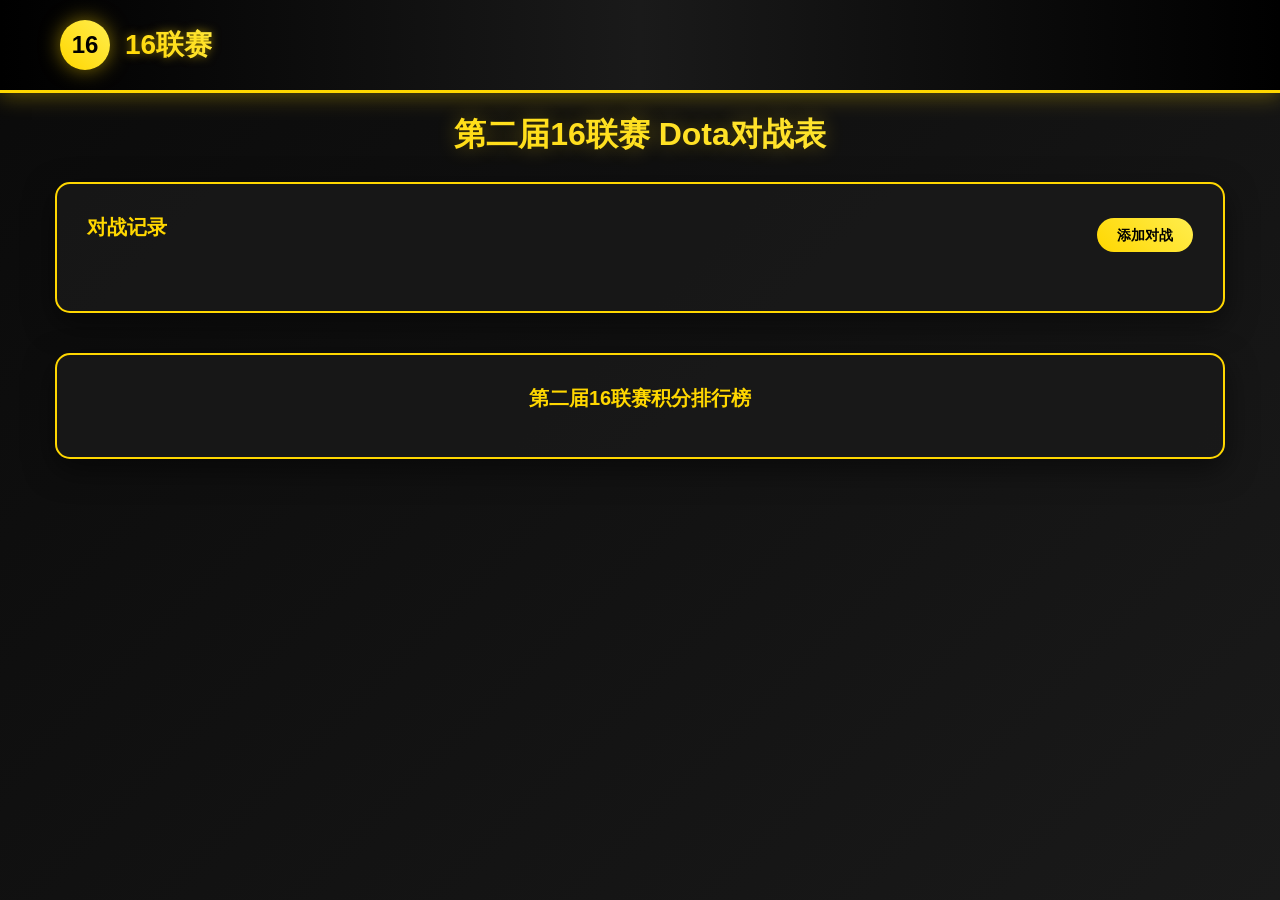
==== commit d0efedeb: "fix:重新打包部署" ====
--- a/index.html
+++ b/index.html
@@ -1 +1 @@
-<!doctype html><html lang=""><head><meta charset="utf-8"><meta http-equiv="X-UA-Compatible" content="IE=edge"><meta name="viewport" content="width=device-width,initial-scale=1"><link rel="icon" href="favicon.ico"><title>16ls</title><script defer="defer" src="static/js/chunk-elementUI-5b6dd47c.f9950a4d.js"></script><script defer="defer" src="static/js/chunk-elementUI-efb96ebb.55782b2c.js"></script><script defer="defer" src="static/js/chunk-elementUI-439af1fa.58a143bc.js"></script><script defer="defer" src="static/js/chunk-elementUI-c08e88ca.f5acb285.js"></script><script defer="defer" src="static/js/chunk-elementUI-5c533fba.81435623.js"></script><script defer="defer" src="static/js/chunk-elementUI-9476ba79.f180ec1f.js"></script><script defer="defer" src="static/js/chunk-vue-1656f0b4.3ae2dc50.js"></script><script defer="defer" src="static/js/chunk-vue-804c8853.796a102e.js"></script><script defer="defer" src="static/js/chunk-vendors-842dc778.1527f61c.js"></script><script defer="defer" src="static/js/chunk-vendors-e3924278.a6a4fa85.js"></script><script defer="defer" src="static/js/chunk-vendors-aacc2dbb.7e978c03.js"></script><script defer="defer" src="static/js/chunk-vendors-bc050c32.fd6172ba.js"></script><script defer="defer" src="static/js/app.a0a753f7.js"></script><link href="static/css/chunk-elementUI-5c533fba.4a6f1ece.css" rel="stylesheet"><link href="static/css/app.adcfd426.css" rel="stylesheet"></head><body><noscript><strong>We're sorry but 16ls doesn't work properly without JavaScript enabled. Please enable it to continue.</strong></noscript><div id="app"></div></body></html>+<!doctype html><html lang=""><head><meta charset="utf-8"><meta http-equiv="X-UA-Compatible" content="IE=edge"><meta name="viewport" content="width=device-width,initial-scale=1"><link rel="icon" href="/favicon.ico"><title>16ls</title><script defer="defer" src="/static/js/chunk-elementUI-5b6dd47c.f9950a4d.js"></script><script defer="defer" src="/static/js/chunk-elementUI-efb96ebb.55782b2c.js"></script><script defer="defer" src="/static/js/chunk-elementUI-439af1fa.58a143bc.js"></script><script defer="defer" src="/static/js/chunk-elementUI-c08e88ca.f5acb285.js"></script><script defer="defer" src="/static/js/chunk-elementUI-5c533fba.81435623.js"></script><script defer="defer" src="/static/js/chunk-elementUI-9476ba79.f180ec1f.js"></script><script defer="defer" src="/static/js/chunk-vue-1656f0b4.3ae2dc50.js"></script><script defer="defer" src="/static/js/chunk-vue-804c8853.796a102e.js"></script><script defer="defer" src="/static/js/chunk-vendors-842dc778.1527f61c.js"></script><script defer="defer" src="/static/js/chunk-vendors-e3924278.a6a4fa85.js"></script><script defer="defer" src="/static/js/chunk-vendors-aacc2dbb.7e978c03.js"></script><script defer="defer" src="/static/js/chunk-vendors-bc050c32.fd6172ba.js"></script><script defer="defer" src="/static/js/app.ec07d871.js"></script><link href="/static/css/chunk-elementUI-5c533fba.f247b8e4.css" rel="stylesheet"><link href="/static/css/app.adcfd426.css" rel="stylesheet"></head><body><noscript><strong>We're sorry but 16ls doesn't work properly without JavaScript enabled. Please enable it to continue.</strong></noscript><div id="app"></div></body></html>
--- a/static/css/chunk-elementUI-5c533fba.f247b8e4.css
+++ b/static/css/chunk-elementUI-5c533fba.f247b8e4.css
@@ -0,0 +1 @@
+@font-face{font-family:element-icons;src:url(/static/fonts/element-icons.ff18efd1.woff) format("woff"),url(/static/fonts/element-icons.f1a45d74.ttf) format("truetype");font-weight:400;font-display:"auto";font-style:normal}[class*=" el-icon-"],[class^=el-icon-]{font-family:element-icons!important;speak:none;font-style:normal;font-weight:400;font-variant:normal;text-transform:none;line-height:1;vertical-align:baseline;display:inline-block;-webkit-font-smoothing:antialiased;-moz-osx-font-smoothing:grayscale}.el-icon-ice-cream-round:before{content:"\e6a0"}.el-icon-ice-cream-square:before{content:"\e6a3"}.el-icon-lollipop:before{content:"\e6a4"}.el-icon-potato-strips:before{content:"\e6a5"}.el-icon-milk-tea:before{content:"\e6a6"}.el-icon-ice-drink:before{content:"\e6a7"}.el-icon-ice-tea:before{content:"\e6a9"}.el-icon-coffee:before{content:"\e6aa"}.el-icon-orange:before{content:"\e6ab"}.el-icon-pear:before{content:"\e6ac"}.el-icon-apple:before{content:"\e6ad"}.el-icon-cherry:before{content:"\e6ae"}.el-icon-watermelon:before{content:"\e6af"}.el-icon-grape:before{content:"\e6b0"}.el-icon-refrigerator:before{content:"\e6b1"}.el-icon-goblet-square-full:before{content:"\e6b2"}.el-icon-goblet-square:before{content:"\e6b3"}.el-icon-goblet-full:before{content:"\e6b4"}.el-icon-goblet:before{content:"\e6b5"}.el-icon-cold-drink:before{content:"\e6b6"}.el-icon-coffee-cup:before{content:"\e6b8"}.el-icon-water-cup:before{content:"\e6b9"}.el-icon-hot-water:before{content:"\e6ba"}.el-icon-ice-cream:before{content:"\e6bb"}.el-icon-dessert:before{content:"\e6bc"}.el-icon-sugar:before{content:"\e6bd"}.el-icon-tableware:before{content:"\e6be"}.el-icon-burger:before{content:"\e6bf"}.el-icon-knife-fork:before{content:"\e6c1"}.el-icon-fork-spoon:before{content:"\e6c2"}.el-icon-chicken:before{content:"\e6c3"}.el-icon-food:before{content:"\e6c4"}.el-icon-dish-1:before{content:"\e6c5"}.el-icon-dish:before{content:"\e6c6"}.el-icon-moon-night:before{content:"\e6ee"}.el-icon-moon:before{content:"\e6f0"}.el-icon-cloudy-and-sunny:before{content:"\e6f1"}.el-icon-partly-cloudy:before{content:"\e6f2"}.el-icon-cloudy:before{content:"\e6f3"}.el-icon-sunny:before{content:"\e6f6"}.el-icon-sunset:before{content:"\e6f7"}.el-icon-sunrise-1:before{content:"\e6f8"}.el-icon-sunrise:before{content:"\e6f9"}.el-icon-heavy-rain:before{content:"\e6fa"}.el-icon-lightning:before{content:"\e6fb"}.el-icon-light-rain:before{content:"\e6fc"}.el-icon-wind-power:before{content:"\e6fd"}.el-icon-baseball:before{content:"\e712"}.el-icon-soccer:before{content:"\e713"}.el-icon-football:before{content:"\e715"}.el-icon-basketball:before{content:"\e716"}.el-icon-ship:before{content:"\e73f"}.el-icon-truck:before{content:"\e740"}.el-icon-bicycle:before{content:"\e741"}.el-icon-mobile-phone:before{content:"\e6d3"}.el-icon-service:before{content:"\e6d4"}.el-icon-key:before{content:"\e6e2"}.el-icon-unlock:before{content:"\e6e4"}.el-icon-lock:before{content:"\e6e5"}.el-icon-watch:before{content:"\e6fe"}.el-icon-watch-1:before{content:"\e6ff"}.el-icon-timer:before{content:"\e702"}.el-icon-alarm-clock:before{content:"\e703"}.el-icon-map-location:before{content:"\e704"}.el-icon-delete-location:before{content:"\e705"}.el-icon-add-location:before{content:"\e706"}.el-icon-location-information:before{content:"\e707"}.el-icon-location-outline:before{content:"\e708"}.el-icon-location:before{content:"\e79e"}.el-icon-place:before{content:"\e709"}.el-icon-discover:before{content:"\e70a"}.el-icon-first-aid-kit:before{content:"\e70b"}.el-icon-trophy-1:before{content:"\e70c"}.el-icon-trophy:before{content:"\e70d"}.el-icon-medal:before{content:"\e70e"}.el-icon-medal-1:before{content:"\e70f"}.el-icon-stopwatch:before{content:"\e710"}.el-icon-mic:before{content:"\e711"}.el-icon-copy-document:before{content:"\e718"}.el-icon-full-screen:before{content:"\e719"}.el-icon-switch-button:before{content:"\e71b"}.el-icon-aim:before{content:"\e71c"}.el-icon-crop:before{content:"\e71d"}.el-icon-odometer:before{content:"\e71e"}.el-icon-time:before{content:"\e71f"}.el-icon-bangzhu:before{content:"\e724"}.el-icon-close-notification:before{content:"\e726"}.el-icon-microphone:before{content:"\e727"}.el-icon-turn-off-microphone:before{content:"\e728"}.el-icon-position:before{content:"\e729"}.el-icon-postcard:before{content:"\e72a"}.el-icon-message:before{content:"\e72b"}.el-icon-chat-line-square:before{content:"\e72d"}.el-icon-chat-dot-square:before{content:"\e72e"}.el-icon-chat-dot-round:before{content:"\e72f"}.el-icon-chat-square:before{content:"\e730"}.el-icon-chat-line-round:before{content:"\e731"}.el-icon-chat-round:before{content:"\e732"}.el-icon-set-up:before{content:"\e733"}.el-icon-turn-off:before{content:"\e734"}.el-icon-open:before{content:"\e735"}.el-icon-connection:before{content:"\e736"}.el-icon-link:before{content:"\e737"}.el-icon-cpu:before{content:"\e738"}.el-icon-thumb:before{content:"\e739"}.el-icon-female:before{content:"\e73a"}.el-icon-male:before{content:"\e73b"}.el-icon-guide:before{content:"\e73c"}.el-icon-news:before{content:"\e73e"}.el-icon-price-tag:before{content:"\e744"}.el-icon-discount:before{content:"\e745"}.el-icon-wallet:before{content:"\e747"}.el-icon-coin:before{content:"\e748"}.el-icon-money:before{content:"\e749"}.el-icon-bank-card:before{content:"\e74a"}.el-icon-box:before{content:"\e74b"}.el-icon-present:before{content:"\e74c"}.el-icon-sell:before{content:"\e6d5"}.el-icon-sold-out:before{content:"\e6d6"}.el-icon-shopping-bag-2:before{content:"\e74d"}.el-icon-shopping-bag-1:before{content:"\e74e"}.el-icon-shopping-cart-2:before{content:"\e74f"}.el-icon-shopping-cart-1:before{content:"\e750"}.el-icon-shopping-cart-full:before{content:"\e751"}.el-icon-smoking:before{content:"\e752"}.el-icon-no-smoking:before{content:"\e753"}.el-icon-house:before{content:"\e754"}.el-icon-table-lamp:before{content:"\e755"}.el-icon-school:before{content:"\e756"}.el-icon-office-building:before{content:"\e757"}.el-icon-toilet-paper:before{content:"\e758"}.el-icon-notebook-2:before{content:"\e759"}.el-icon-notebook-1:before{content:"\e75a"}.el-icon-files:before{content:"\e75b"}.el-icon-collection:before{content:"\e75c"}.el-icon-receiving:before{content:"\e75d"}.el-icon-suitcase-1:before{content:"\e760"}.el-icon-suitcase:before{content:"\e761"}.el-icon-film:before{content:"\e763"}.el-icon-collection-tag:before{content:"\e765"}.el-icon-data-analysis:before{content:"\e766"}.el-icon-pie-chart:before{content:"\e767"}.el-icon-data-board:before{content:"\e768"}.el-icon-data-line:before{content:"\e76d"}.el-icon-reading:before{content:"\e769"}.el-icon-magic-stick:before{content:"\e76a"}.el-icon-coordinate:before{content:"\e76b"}.el-icon-mouse:before{content:"\e76c"}.el-icon-brush:before{content:"\e76e"}.el-icon-headset:before{content:"\e76f"}.el-icon-umbrella:before{content:"\e770"}.el-icon-scissors:before{content:"\e771"}.el-icon-mobile:before{content:"\e773"}.el-icon-attract:before{content:"\e774"}.el-icon-monitor:before{content:"\e775"}.el-icon-search:before{content:"\e778"}.el-icon-takeaway-box:before{content:"\e77a"}.el-icon-paperclip:before{content:"\e77d"}.el-icon-printer:before{content:"\e77e"}.el-icon-document-add:before{content:"\e782"}.el-icon-document:before{content:"\e785"}.el-icon-document-checked:before{content:"\e786"}.el-icon-document-copy:before{content:"\e787"}.el-icon-document-delete:before{content:"\e788"}.el-icon-document-remove:before{content:"\e789"}.el-icon-tickets:before{content:"\e78b"}.el-icon-folder-checked:before{content:"\e77f"}.el-icon-folder-delete:before{content:"\e780"}.el-icon-folder-remove:before{content:"\e781"}.el-icon-folder-add:before{content:"\e783"}.el-icon-folder-opened:before{content:"\e784"}.el-icon-folder:before{content:"\e78a"}.el-icon-edit-outline:before{content:"\e764"}.el-icon-edit:before{content:"\e78c"}.el-icon-date:before{content:"\e78e"}.el-icon-c-scale-to-original:before{content:"\e7c6"}.el-icon-view:before{content:"\e6ce"}.el-icon-loading:before{content:"\e6cf"}.el-icon-rank:before{content:"\e6d1"}.el-icon-sort-down:before{content:"\e7c4"}.el-icon-sort-up:before{content:"\e7c5"}.el-icon-sort:before{content:"\e6d2"}.el-icon-finished:before{content:"\e6cd"}.el-icon-refresh-left:before{content:"\e6c7"}.el-icon-refresh-right:before{content:"\e6c8"}.el-icon-refresh:before{content:"\e6d0"}.el-icon-video-play:before{content:"\e7c0"}.el-icon-video-pause:before{content:"\e7c1"}.el-icon-d-arrow-right:before{content:"\e6dc"}.el-icon-d-arrow-left:before{content:"\e6dd"}.el-icon-arrow-up:before{content:"\e6e1"}.el-icon-arrow-down:before{content:"\e6df"}.el-icon-arrow-right:before{content:"\e6e0"}.el-icon-arrow-left:before{content:"\e6de"}.el-icon-top-right:before{content:"\e6e7"}.el-icon-top-left:before{content:"\e6e8"}.el-icon-top:before{content:"\e6e6"}.el-icon-bottom:before{content:"\e6eb"}.el-icon-right:before{content:"\e6e9"}.el-icon-back:before{content:"\e6ea"}.el-icon-bottom-right:before{content:"\e6ec"}.el-icon-bottom-left:before{content:"\e6ed"}.el-icon-caret-top:before{content:"\e78f"}.el-icon-caret-bottom:before{content:"\e790"}.el-icon-caret-right:before{content:"\e791"}.el-icon-caret-left:before{content:"\e792"}.el-icon-d-caret:before{content:"\e79a"}.el-icon-share:before{content:"\e793"}.el-icon-menu:before{content:"\e798"}.el-icon-s-grid:before{content:"\e7a6"}.el-icon-s-check:before{content:"\e7a7"}.el-icon-s-data:before{content:"\e7a8"}.el-icon-s-opportunity:before{content:"\e7aa"}.el-icon-s-custom:before{content:"\e7ab"}.el-icon-s-claim:before{content:"\e7ad"}.el-icon-s-finance:before{content:"\e7ae"}.el-icon-s-comment:before{content:"\e7af"}.el-icon-s-flag:before{content:"\e7b0"}.el-icon-s-marketing:before{content:"\e7b1"}.el-icon-s-shop:before{content:"\e7b4"}.el-icon-s-open:before{content:"\e7b5"}.el-icon-s-management:before{content:"\e7b6"}.el-icon-s-ticket:before{content:"\e7b7"}.el-icon-s-release:before{content:"\e7b8"}.el-icon-s-home:before{content:"\e7b9"}.el-icon-s-promotion:before{content:"\e7ba"}.el-icon-s-operation:before{content:"\e7bb"}.el-icon-s-unfold:before{content:"\e7bc"}.el-icon-s-fold:before{content:"\e7a9"}.el-icon-s-platform:before{content:"\e7bd"}.el-icon-s-order:before{content:"\e7be"}.el-icon-s-cooperation:before{content:"\e7bf"}.el-icon-bell:before{content:"\e725"}.el-icon-message-solid:before{content:"\e799"}.el-icon-video-camera:before{content:"\e772"}.el-icon-video-camera-solid:before{content:"\e796"}.el-icon-camera:before{content:"\e779"}.el-icon-camera-solid:before{content:"\e79b"}.el-icon-download:before{content:"\e77c"}.el-icon-upload2:before{content:"\e77b"}.el-icon-upload:before{content:"\e7c3"}.el-icon-picture-outline-round:before{content:"\e75f"}.el-icon-picture-outline:before{content:"\e75e"}.el-icon-picture:before{content:"\e79f"}.el-icon-close:before{content:"\e6db"}.el-icon-check:before{content:"\e6da"}.el-icon-plus:before{content:"\e6d9"}.el-icon-minus:before{content:"\e6d8"}.el-icon-help:before{content:"\e73d"}.el-icon-s-help:before{content:"\e7b3"}.el-icon-circle-close:before{content:"\e78d"}.el-icon-circle-check:before{content:"\e720"}.el-icon-circle-plus-outline:before{content:"\e723"}.el-icon-remove-outline:before{content:"\e722"}.el-icon-zoom-out:before{content:"\e776"}.el-icon-zoom-in:before{content:"\e777"}.el-icon-error:before{content:"\e79d"}.el-icon-success:before{content:"\e79c"}.el-icon-circle-plus:before{content:"\e7a0"}.el-icon-remove:before{content:"\e7a2"}.el-icon-info:before{content:"\e7a1"}.el-icon-question:before{content:"\e7a4"}.el-icon-warning-outline:before{content:"\e6c9"}.el-icon-warning:before{content:"\e7a3"}.el-icon-goods:before{content:"\e7c2"}.el-icon-s-goods:before{content:"\e7b2"}.el-icon-star-off:before{content:"\e717"}.el-icon-star-on:before{content:"\e797"}.el-icon-more-outline:before{content:"\e6cc"}.el-icon-more:before{content:"\e794"}.el-icon-phone-outline:before{content:"\e6cb"}.el-icon-phone:before{content:"\e795"}.el-icon-user:before{content:"\e6e3"}.el-icon-user-solid:before{content:"\e7a5"}.el-icon-setting:before{content:"\e6ca"}.el-icon-s-tools:before{content:"\e7ac"}.el-icon-delete:before{content:"\e6d7"}.el-icon-delete-solid:before{content:"\e7c9"}.el-icon-eleme:before{content:"\e7c7"}.el-icon-platform-eleme:before{content:"\e7ca"}.el-icon-loading{animation:rotating 2s linear infinite}.el-icon--right{margin-left:5px}.el-icon--left{margin-right:5px}@keyframes rotating{0%{transform:rotate(0)}to{transform:rotate(1turn)}}.el-pagination{white-space:nowrap;padding:2px 5px;color:#303133;font-weight:700}.el-pagination:after,.el-pagination:before{display:table;content:""}.el-pagination:after{clear:both}.el-pagination button,.el-pagination span:not([class*=suffix]){display:inline-block;font-size:13px;min-width:35.5px;height:28px;line-height:28px;vertical-align:top;box-sizing:border-box}.el-pagination .el-input__inner{text-align:center;-moz-appearance:textfield;line-height:normal}.el-pagination .el-input__suffix{right:0;transform:scale(.8)}.el-pagination .el-select .el-input{width:100px;margin:0 5px}.el-pagination .el-select .el-input .el-input__inner{padding-right:25px;border-radius:3px}.el-pagination button{border:none;padding:0 6px;background:0 0}.el-pagination button:focus{outline:0}.el-pagination button:hover{color:#409eff}.el-pagination button:disabled{color:#c0c4cc;background-color:#fff;cursor:not-allowed}.el-pagination .btn-next,.el-pagination .btn-prev{background:50% no-repeat #fff;background-size:16px;cursor:pointer;margin:0;color:#303133}.el-pagination .btn-next .el-icon,.el-pagination .btn-prev .el-icon{display:block;font-size:12px;font-weight:700}.el-pagination .btn-prev{padding-right:12px}.el-pagination .btn-next{padding-left:12px}.el-pagination .el-pager li.disabled{color:#c0c4cc;cursor:not-allowed}.el-pager li,.el-pager li.btn-quicknext:hover,.el-pager li.btn-quickprev:hover{cursor:pointer}.el-pagination--small .btn-next,.el-pagination--small .btn-prev,.el-pagination--small .el-pager li,.el-pagination--small .el-pager li.btn-quicknext,.el-pagination--small .el-pager li.btn-quickprev,.el-pagination--small .el-pager li:last-child{border-color:transparent;font-size:12px;line-height:22px;height:22px;min-width:22px}.el-pagination--small .arrow.disabled{visibility:hidden}.el-pagination--small .more:before,.el-pagination--small li.more:before{line-height:24px}.el-pagination--small button,.el-pagination--small span:not([class*=suffix]){height:22px;line-height:22px}.el-pagination--small .el-pagination__editor,.el-pagination--small .el-pagination__editor.el-input .el-input__inner{height:22px}.el-pagination__sizes{margin:0 10px 0 0;font-weight:400;color:#606266}.el-pagination__sizes .el-input .el-input__inner{font-size:13px;padding-left:8px}.el-pagination__sizes .el-input .el-input__inner:hover{border-color:#409eff}.el-pagination__total{margin-right:10px;font-weight:400;color:#606266}.el-pagination__jump{margin-left:24px;font-weight:400;color:#606266}.el-pagination__jump .el-input__inner{padding:0 3px}.el-pagination__rightwrapper{float:right}.el-pagination__editor{line-height:18px;padding:0 2px;height:28px;text-align:center;margin:0 2px;box-sizing:border-box;border-radius:3px}.el-pager,.el-pagination.is-background .btn-next,.el-pagination.is-background .btn-prev{padding:0}.el-dialog,.el-pager li{-webkit-box-sizing:border-box}.el-pagination__editor.el-input{width:50px}.el-pagination__editor.el-input .el-input__inner{height:28px}.el-pagination__editor .el-input__inner::-webkit-inner-spin-button,.el-pagination__editor .el-input__inner::-webkit-outer-spin-button{-webkit-appearance:none;margin:0}.el-pagination.is-background .btn-next,.el-pagination.is-background .btn-prev,.el-pagination.is-background .el-pager li{margin:0 5px;background-color:#f4f4f5;color:#606266;min-width:30px;border-radius:2px}.el-pagination.is-background .btn-next.disabled,.el-pagination.is-background .btn-next:disabled,.el-pagination.is-background .btn-prev.disabled,.el-pagination.is-background .btn-prev:disabled,.el-pagination.is-background .el-pager li.disabled{color:#c0c4cc}.el-pagination.is-background .el-pager li:not(.disabled):hover{color:#409eff}.el-pagination.is-background .el-pager li:not(.disabled).active{background-color:#409eff;color:#fff}.el-pagination.is-background.el-pagination--small .btn-next,.el-pagination.is-background.el-pagination--small .btn-prev,.el-pagination.is-background.el-pagination--small .el-pager li{margin:0 3px;min-width:22px}.el-pager,.el-pager li{vertical-align:top;margin:0;display:inline-block}.el-pager{-webkit-user-select:none;-moz-user-select:none;user-select:none;list-style:none;font-size:0}.el-pager .more:before{line-height:30px}.el-pager li{padding:0 4px;background:#fff;font-size:13px;min-width:35.5px;height:28px;line-height:28px;box-sizing:border-box;text-align:center}.el-pager li.btn-quicknext,.el-pager li.btn-quickprev{line-height:28px;color:#303133}.el-pager li.btn-quicknext.disabled,.el-pager li.btn-quickprev.disabled{color:#c0c4cc}.el-pager li.active+li{border-left:0}.el-pager li:hover{color:#409eff}.el-pager li.active{color:#409eff;cursor:default}.el-dialog{position:relative;margin:0 auto 50px;background:#fff;border-radius:2px;box-shadow:0 1px 3px rgba(0,0,0,.3);box-sizing:border-box;width:50%}.el-dialog.is-fullscreen{width:100%;margin-top:0;margin-bottom:0;height:100%;overflow:auto}.el-dialog__wrapper{position:fixed;top:0;right:0;bottom:0;left:0;overflow:auto;margin:0}.el-dialog__header{padding:20px 20px 10px}.el-dialog__headerbtn{position:absolute;top:20px;right:20px;padding:0;background:0 0;border:none;outline:0;cursor:pointer;font-size:16px}.el-dialog__headerbtn .el-dialog__close{color:#909399}.el-dialog__headerbtn:focus .el-dialog__close,.el-dialog__headerbtn:hover .el-dialog__close{color:#409eff}.el-dialog__title{line-height:24px;font-size:18px;color:#303133}.el-dialog__body{padding:30px 20px;color:#606266;font-size:14px;word-break:break-all}.el-dialog__footer{padding:10px 20px 20px;text-align:right;box-sizing:border-box}.el-dialog--center{text-align:center}.el-dialog--center .el-dialog__body{text-align:initial;padding:25px 25px 30px}.el-dialog--center .el-dialog__footer{text-align:inherit}.dialog-fade-enter-active{animation:dialog-fade-in .3s}.dialog-fade-leave-active{animation:dialog-fade-out .3s}@keyframes dialog-fade-in{0%{transform:translate3d(0,-20px,0);opacity:0}to{transform:translateZ(0);opacity:1}}@keyframes dialog-fade-out{0%{transform:translateZ(0);opacity:1}to{transform:translate3d(0,-20px,0);opacity:0}}.el-autocomplete{position:relative;display:inline-block}.el-autocomplete-suggestion{margin:5px 0;box-shadow:0 2px 12px 0 rgba(0,0,0,.1);border-radius:4px;border:1px solid #e4e7ed;box-sizing:border-box;background-color:#fff}.el-autocomplete-suggestion__wrap{max-height:280px;padding:10px 0;box-sizing:border-box}.el-autocomplete-suggestion__list{margin:0;padding:0}.el-autocomplete-suggestion li{padding:0 20px;margin:0;line-height:34px;cursor:pointer;color:#606266;font-size:14px;list-style:none;white-space:nowrap;overflow:hidden;text-overflow:ellipsis}.el-autocomplete-suggestion li.highlighted,.el-autocomplete-suggestion li:hover{background-color:#f5f7fa}.el-autocomplete-suggestion li.divider{margin-top:6px;border-top:1px solid #000}.el-autocomplete-suggestion li.divider:last-child{margin-bottom:-6px}.el-autocomplete-suggestion.is-loading li{text-align:center;height:100px;line-height:100px;font-size:20px;color:#999}.el-autocomplete-suggestion.is-loading li:after{display:inline-block;content:"";height:100%;vertical-align:middle}.el-autocomplete-suggestion.is-loading li:hover{background-color:#fff}.el-autocomplete-suggestion.is-loading .el-icon-loading{vertical-align:middle}.el-dropdown{display:inline-block;position:relative;color:#606266;font-size:14px}.el-dropdown .el-button-group{display:block}.el-dropdown .el-button-group .el-button{float:none}.el-dropdown .el-dropdown__caret-button{padding-left:5px;padding-right:5px;position:relative;border-left:none}.el-dropdown .el-dropdown__caret-button:before{content:"";position:absolute;display:block;width:1px;top:5px;bottom:5px;left:0;background:hsla(0,0%,100%,.5)}.el-dropdown .el-dropdown__caret-button.el-button--default:before{background:rgba(220,223,230,.5)}.el-dropdown .el-dropdown__caret-button:hover:not(.is-disabled):before{top:0;bottom:0}.el-dropdown .el-dropdown__caret-button .el-dropdown__icon{padding-left:0}.el-dropdown__icon{font-size:12px;margin:0 3px}.el-dropdown .el-dropdown-selfdefine:focus:active,.el-dropdown .el-dropdown-selfdefine:focus:not(.focusing){outline-width:0}.el-dropdown [disabled]{cursor:not-allowed;color:#bbb}.el-dropdown-menu{position:absolute;top:0;left:0;z-index:10;padding:10px 0;margin:5px 0;background-color:#fff;border:1px solid #ebeef5;border-radius:4px;box-shadow:0 2px 12px 0 rgba(0,0,0,.1)}.el-dropdown-menu__item,.el-menu-item{font-size:14px;padding:0 20px;cursor:pointer}.el-dropdown-menu__item{list-style:none;line-height:36px;margin:0;color:#606266;outline:0}.el-dropdown-menu__item:focus,.el-dropdown-menu__item:not(.is-disabled):hover{background-color:#ecf5ff;color:#66b1ff}.el-dropdown-menu__item i{margin-right:5px}.el-dropdown-menu__item--divided{position:relative;margin-top:6px;border-top:1px solid #ebeef5}.el-dropdown-menu__item--divided:before{content:"";height:6px;display:block;margin:0 -20px;background-color:#fff}.el-dropdown-menu__item.is-disabled{cursor:default;color:#bbb;pointer-events:none}.el-dropdown-menu--medium{padding:6px 0}.el-dropdown-menu--medium .el-dropdown-menu__item{line-height:30px;padding:0 17px;font-size:14px}.el-dropdown-menu--medium .el-dropdown-menu__item.el-dropdown-menu__item--divided{margin-top:6px}.el-dropdown-menu--medium .el-dropdown-menu__item.el-dropdown-menu__item--divided:before{height:6px;margin:0 -17px}.el-dropdown-menu--small{padding:6px 0}.el-dropdown-menu--small .el-dropdown-menu__item{line-height:27px;padding:0 15px;font-size:13px}.el-dropdown-menu--small .el-dropdown-menu__item.el-dropdown-menu__item--divided{margin-top:4px}.el-dropdown-menu--small .el-dropdown-menu__item.el-dropdown-menu__item--divided:before{height:4px;margin:0 -15px}.el-dropdown-menu--mini{padding:3px 0}.el-dropdown-menu--mini .el-dropdown-menu__item{line-height:24px;padding:0 10px;font-size:12px}.el-dropdown-menu--mini .el-dropdown-menu__item.el-dropdown-menu__item--divided{margin-top:3px}.el-dropdown-menu--mini .el-dropdown-menu__item.el-dropdown-menu__item--divided:before{height:3px;margin:0 -10px}.el-menu{border-right:1px solid #e6e6e6;list-style:none;position:relative;margin:0;padding-left:0}.el-menu,.el-menu--horizontal>.el-menu-item:not(.is-disabled):focus,.el-menu--horizontal>.el-menu-item:not(.is-disabled):hover,.el-menu--horizontal>.el-submenu .el-submenu__title:hover{background-color:#fff}.el-menu:after,.el-menu:before{display:table;content:""}.el-breadcrumb__item:last-child .el-breadcrumb__separator,.el-menu--collapse>.el-menu-item .el-submenu__icon-arrow,.el-menu--collapse>.el-submenu>.el-submenu__title .el-submenu__icon-arrow{display:none}.el-menu:after{clear:both}.el-menu.el-menu--horizontal{border-bottom:1px solid #e6e6e6}.el-menu--horizontal{border-right:none}.el-menu--horizontal>.el-menu-item{float:left;height:60px;line-height:60px;margin:0;border-bottom:2px solid transparent;color:#909399}.el-menu--horizontal>.el-menu-item a,.el-menu--horizontal>.el-menu-item a:hover{color:inherit}.el-menu--horizontal>.el-submenu{float:left}.el-menu--horizontal>.el-submenu:focus,.el-menu--horizontal>.el-submenu:hover{outline:0}.el-menu--horizontal>.el-submenu:focus .el-submenu__title,.el-menu--horizontal>.el-submenu:hover .el-submenu__title{color:#303133}.el-menu--horizontal>.el-submenu.is-active .el-submenu__title{border-bottom:2px solid #409eff;color:#303133}.el-menu--horizontal>.el-submenu .el-submenu__title{height:60px;line-height:60px;border-bottom:2px solid transparent;color:#909399}.el-menu--horizontal>.el-submenu .el-submenu__icon-arrow{position:static;vertical-align:middle;margin-left:8px;margin-top:-3px}.el-menu--collapse .el-submenu,.el-menu-item{position:relative}.el-menu--horizontal .el-menu .el-menu-item,.el-menu--horizontal .el-menu .el-submenu__title{background-color:#fff;float:none;height:36px;line-height:36px;padding:0 10px;color:#909399}.el-menu--horizontal .el-menu .el-menu-item.is-active,.el-menu--horizontal .el-menu .el-submenu.is-active>.el-submenu__title{color:#303133}.el-menu--horizontal .el-menu-item:not(.is-disabled):focus,.el-menu--horizontal .el-menu-item:not(.is-disabled):hover{outline:0;color:#303133}.el-menu--horizontal>.el-menu-item.is-active{border-bottom:2px solid #409eff;color:#303133}.el-menu--collapse{width:64px}.el-menu--collapse>.el-menu-item [class^=el-icon-],.el-menu--collapse>.el-submenu>.el-submenu__title [class^=el-icon-]{margin:0;vertical-align:middle;width:24px;text-align:center}.el-menu--collapse>.el-menu-item span,.el-menu--collapse>.el-submenu>.el-submenu__title span{height:0;width:0;overflow:hidden;visibility:hidden;display:inline-block}.el-menu-item,.el-submenu__title{height:56px;line-height:56px;list-style:none}.el-menu--collapse>.el-menu-item.is-active i{color:inherit}.el-menu--collapse .el-menu .el-submenu{min-width:200px}.el-menu--collapse .el-submenu .el-menu{position:absolute;margin-left:5px;top:0;left:100%;z-index:10;border:1px solid #e4e7ed;border-radius:2px;box-shadow:0 2px 12px 0 rgba(0,0,0,.1)}.el-menu--collapse .el-submenu.is-opened>.el-submenu__title .el-submenu__icon-arrow{transform:none}.el-menu--popup{z-index:100;min-width:200px;border:none;padding:5px 0;border-radius:2px;box-shadow:0 2px 12px 0 rgba(0,0,0,.1)}.el-menu--popup-bottom-start{margin-top:5px}.el-menu--popup-right-start{margin-left:5px;margin-right:5px}.el-menu-item{color:#303133;transition:border-color .3s,background-color .3s,color .3s;box-sizing:border-box;white-space:nowrap}.el-radio-button__inner,.el-submenu__title{-webkit-box-sizing:border-box;position:relative;white-space:nowrap}.el-menu-item *{vertical-align:middle}.el-menu-item i{color:#909399}.el-menu-item:focus,.el-menu-item:hover{outline:0;background-color:#ecf5ff}.el-menu-item.is-disabled{opacity:.25;cursor:not-allowed;background:0 0!important}.el-menu-item [class^=el-icon-]{margin-right:5px;width:24px;text-align:center;font-size:18px;vertical-align:middle}.el-menu-item.is-active{color:#409eff}.el-menu-item.is-active i{color:inherit}.el-submenu{list-style:none;margin:0;padding-left:0}.el-submenu__title{font-size:14px;color:#303133;padding:0 20px;cursor:pointer;transition:border-color .3s,background-color .3s,color .3s;box-sizing:border-box}.el-submenu__title *{vertical-align:middle}.el-submenu__title i{color:#909399}.el-submenu__title:focus,.el-submenu__title:hover{outline:0;background-color:#ecf5ff}.el-submenu__title.is-disabled{opacity:.25;cursor:not-allowed;background:0 0!important}.el-submenu__title:hover{background-color:#ecf5ff}.el-submenu .el-menu{border:none}.el-submenu .el-menu-item{height:50px;line-height:50px;padding:0 45px;min-width:200px}.el-submenu__icon-arrow{position:absolute;top:50%;right:20px;margin-top:-7px;transition:transform .3s;font-size:12px}.el-submenu.is-active .el-submenu__title{border-bottom-color:#409eff}.el-submenu.is-opened>.el-submenu__title .el-submenu__icon-arrow{transform:rotate(180deg)}.el-submenu.is-disabled .el-menu-item,.el-submenu.is-disabled .el-submenu__title{opacity:.25;cursor:not-allowed;background:0 0!important}.el-submenu [class^=el-icon-]{vertical-align:middle;margin-right:5px;width:24px;text-align:center;font-size:18px}.el-menu-item-group>ul{padding:0}.el-menu-item-group__title{padding:7px 0 7px 20px;line-height:normal;font-size:12px;color:#909399}.el-radio-button__inner,.el-radio-group{display:inline-block;line-height:1;vertical-align:middle}.horizontal-collapse-transition .el-submenu__title .el-submenu__icon-arrow{transition:.2s;opacity:0}.el-radio-group{font-size:0}.el-radio-button{position:relative;display:inline-block;outline:0}.el-radio-button__inner{background:#fff;border:1px solid #dcdfe6;font-weight:500;border-left:0;color:#606266;-webkit-appearance:none;text-align:center;box-sizing:border-box;outline:0;margin:0;cursor:pointer;transition:all .3s cubic-bezier(.645,.045,.355,1);padding:12px 20px;font-size:14px;border-radius:0}.el-radio-button__inner.is-round{padding:12px 20px}.el-radio-button__inner:hover{color:#409eff}.el-radio-button__inner [class*=el-icon-]{line-height:.9}.el-radio-button__inner [class*=el-icon-]+span{margin-left:5px}.el-radio-button:first-child .el-radio-button__inner{border-left:1px solid #dcdfe6;border-radius:4px 0 0 4px;box-shadow:none!important}.el-radio-button__orig-radio{opacity:0;outline:0;position:absolute;z-index:-1}.el-radio-button__orig-radio:checked+.el-radio-button__inner{color:#fff;background-color:#409eff;border-color:#409eff;box-shadow:-1px 0 0 0 #409eff}.el-radio-button__orig-radio:disabled+.el-radio-button__inner{color:#c0c4cc;cursor:not-allowed;background-image:none;background-color:#fff;border-color:#ebeef5;box-shadow:none}.el-radio-button__orig-radio:disabled:checked+.el-radio-button__inner{background-color:#f2f6fc}.el-radio-button:last-child .el-radio-button__inner{border-radius:0 4px 4px 0}.el-radio-button:first-child:last-child .el-radio-button__inner{border-radius:4px}.el-radio-button--medium .el-radio-button__inner{padding:10px 20px;font-size:14px;border-radius:0}.el-radio-button--medium .el-radio-button__inner.is-round{padding:10px 20px}.el-radio-button--small .el-radio-button__inner{padding:9px 15px;font-size:12px;border-radius:0}.el-radio-button--small .el-radio-button__inner.is-round{padding:9px 15px}.el-radio-button--mini .el-radio-button__inner{padding:7px 15px;font-size:12px;border-radius:0}.el-radio-button--mini .el-radio-button__inner.is-round{padding:7px 15px}.el-radio-button:focus:not(.is-focus):not(:active):not(.is-disabled){box-shadow:0 0 2px 2px #409eff}.el-picker-panel,.el-popover,.el-select-dropdown,.el-table-filter,.el-time-panel{-webkit-box-shadow:0 2px 12px 0 rgba(0,0,0,.1)}.el-switch{display:inline-flex;align-items:center;position:relative;font-size:14px;line-height:20px;height:20px;vertical-align:middle}.el-switch__core,.el-switch__label{display:inline-block;cursor:pointer}.el-switch.is-disabled .el-switch__core,.el-switch.is-disabled .el-switch__label{cursor:not-allowed}.el-switch__label{transition:.2s;height:20px;font-size:14px;font-weight:500;vertical-align:middle;color:#303133}.el-switch__label.is-active{color:#409eff}.el-switch__label--left{margin-right:10px}.el-switch__label--right{margin-left:10px}.el-switch__label *{line-height:1;font-size:14px;display:inline-block}.el-switch__input{position:absolute;width:0;height:0;opacity:0;margin:0}.el-switch__core{margin:0;position:relative;width:40px;height:20px;border:1px solid #dcdfe6;outline:0;border-radius:10px;box-sizing:border-box;background:#dcdfe6;transition:border-color .3s,background-color .3s;vertical-align:middle}.el-input__prefix,.el-input__suffix{-webkit-transition:all .3s;color:#c0c4cc}.el-switch__core:after{content:"";position:absolute;top:1px;left:1px;border-radius:100%;transition:all .3s;width:16px;height:16px;background-color:#fff}.el-switch.is-checked .el-switch__core{border-color:#409eff;background-color:#409eff}.el-switch.is-checked .el-switch__core:after{left:100%;margin-left:-17px}.el-switch.is-disabled{opacity:.6}.el-switch--wide .el-switch__label.el-switch__label--left span{left:10px}.el-switch--wide .el-switch__label.el-switch__label--right span{right:10px}.el-switch .label-fade-enter,.el-switch .label-fade-leave-active{opacity:0}.el-select-dropdown{position:absolute;z-index:1001;border:1px solid #e4e7ed;border-radius:4px;background-color:#fff;box-shadow:0 2px 12px 0 rgba(0,0,0,.1);box-sizing:border-box;margin:5px 0}.el-select-dropdown.is-multiple .el-select-dropdown__item{padding-right:40px}.el-select-dropdown.is-multiple .el-select-dropdown__item.selected{color:#409eff;background-color:#fff}.el-select-dropdown.is-multiple .el-select-dropdown__item.selected.hover{background-color:#f5f7fa}.el-select-dropdown.is-multiple .el-select-dropdown__item.selected:after{position:absolute;right:20px;font-family:element-icons;content:"\e6da";font-size:12px;font-weight:700;-webkit-font-smoothing:antialiased;-moz-osx-font-smoothing:grayscale}.el-select-dropdown .el-scrollbar.is-empty .el-select-dropdown__list{padding:0}.el-select-dropdown__empty{padding:10px 0;margin:0;text-align:center;color:#999;font-size:14px}.el-select-dropdown__wrap{max-height:274px}.el-select-dropdown__list{list-style:none;padding:6px 0;margin:0;box-sizing:border-box}.el-select-dropdown__item{font-size:14px;padding:0 20px;position:relative;white-space:nowrap;overflow:hidden;text-overflow:ellipsis;color:#606266;height:34px;line-height:34px;box-sizing:border-box;cursor:pointer}.el-select-dropdown__item.is-disabled{color:#c0c4cc;cursor:not-allowed}.el-select-dropdown__item.is-disabled:hover{background-color:#fff}.el-select-dropdown__item.hover,.el-select-dropdown__item:hover{background-color:#f5f7fa}.el-select-dropdown__item.selected{color:#409eff;font-weight:700}.el-select-group{margin:0;padding:0}.el-select-group__wrap{position:relative;list-style:none;margin:0;padding:0}.el-select-group__wrap:not(:last-of-type){padding-bottom:24px}.el-select-group__wrap:not(:last-of-type):after{content:"";position:absolute;display:block;left:20px;right:20px;bottom:12px;height:1px;background:#e4e7ed}.el-select-group__title{padding-left:20px;font-size:12px;color:#909399;line-height:30px}.el-select-group .el-select-dropdown__item{padding-left:20px}.el-select{display:inline-block;position:relative}.el-select .el-select__tags>span{display:contents}.el-select:hover .el-input__inner{border-color:#c0c4cc}.el-select .el-input__inner{cursor:pointer;padding-right:35px}.el-select .el-input__inner:focus{border-color:#409eff}.el-select .el-input .el-select__caret{color:#c0c4cc;font-size:14px;transition:transform .3s;transform:rotate(180deg);cursor:pointer}.el-select .el-input .el-select__caret.is-reverse{transform:rotate(0)}.el-select .el-input .el-select__caret.is-show-close{font-size:14px;text-align:center;transform:rotate(180deg);border-radius:100%;color:#c0c4cc;transition:color .2s cubic-bezier(.645,.045,.355,1)}.el-select .el-input .el-select__caret.is-show-close:hover{color:#909399}.el-select .el-input.is-disabled .el-input__inner{cursor:not-allowed}.el-select .el-input.is-disabled .el-input__inner:hover{border-color:#e4e7ed}.el-range-editor.is-active,.el-range-editor.is-active:hover,.el-select .el-input.is-focus .el-input__inner{border-color:#409eff}.el-select>.el-input{display:block}.el-select__input{border:none;outline:0;padding:0;margin-left:15px;color:#666;font-size:14px;-webkit-appearance:none;-moz-appearance:none;appearance:none;height:28px;background-color:transparent}.el-select__input.is-mini{height:14px}.el-select__close{cursor:pointer;position:absolute;top:8px;z-index:1000;right:25px;color:#c0c4cc;line-height:18px;font-size:14px}.el-select__close:hover{color:#909399}.el-select__tags{position:absolute;line-height:normal;white-space:normal;z-index:1;top:50%;transform:translateY(-50%);display:flex;align-items:center;flex-wrap:wrap}.el-select__tags-text{overflow:hidden;text-overflow:ellipsis}.el-select .el-tag{box-sizing:border-box;border-color:transparent;margin:2px 0 2px 6px;background-color:#f0f2f5;display:flex;max-width:100%;align-items:center}.el-select .el-tag__close.el-icon-close{background-color:#c0c4cc;top:0;color:#fff;flex-shrink:0}.el-select .el-tag__close.el-icon-close:hover{background-color:#909399}.el-table,.el-table__expanded-cell{background-color:#fff}.el-select .el-tag__close.el-icon-close:before{display:block;transform:translateY(.5px)}.el-table{position:relative;overflow:hidden;box-sizing:border-box;flex:1;width:100%;max-width:100%;font-size:14px;color:#606266}.el-table__empty-block{min-height:60px;text-align:center;width:100%;display:flex;justify-content:center;align-items:center}.el-table__empty-text{line-height:60px;width:50%;color:#909399}.el-table__expand-column .cell{padding:0;text-align:center}.el-table__expand-icon{position:relative;cursor:pointer;color:#666;font-size:12px;transition:transform .2s ease-in-out;height:20px}.el-table__expand-icon--expanded{transform:rotate(90deg)}.el-table__expand-icon>.el-icon{position:absolute;left:50%;top:50%;margin-left:-5px;margin-top:-5px}.el-table__expanded-cell[class*=cell]{padding:20px 50px}.el-table__expanded-cell:hover{background-color:transparent!important}.el-table__placeholder{display:inline-block;width:20px}.el-table__append-wrapper{overflow:hidden}.el-table--fit{border-right:0;border-bottom:0}.el-table--fit .el-table__cell.gutter{border-right-width:1px}.el-table--scrollable-x .el-table__body-wrapper{overflow-x:auto}.el-table--scrollable-y .el-table__body-wrapper{overflow-y:auto}.el-table thead{color:#909399;font-weight:500}.el-table thead.is-group th.el-table__cell{background:#f5f7fa}.el-table .el-table__cell{padding:12px 0;min-width:0;box-sizing:border-box;text-overflow:ellipsis;vertical-align:middle;position:relative;text-align:left}.el-table .el-table__cell.is-center{text-align:center}.el-table .el-table__cell.is-right{text-align:right}.el-table .el-table__cell.gutter{width:15px;border-right-width:0;border-bottom-width:0;padding:0}.el-table .el-table__cell.is-hidden>*{visibility:hidden}.el-table--medium .el-table__cell{padding:10px 0}.el-table--small{font-size:12px}.el-table--small .el-table__cell{padding:8px 0}.el-table--mini{font-size:12px}.el-table--mini .el-table__cell{padding:6px 0}.el-table tr{background-color:#fff}.el-table tr input[type=checkbox]{margin:0}.el-table td.el-table__cell,.el-table th.el-table__cell.is-leaf{border-bottom:1px solid #ebeef5}.el-table th.el-table__cell.is-sortable{cursor:pointer}.el-table th.el-table__cell{overflow:hidden;-webkit-user-select:none;-moz-user-select:none;user-select:none;background-color:#fff}.el-table th.el-table__cell>.cell{display:inline-block;box-sizing:border-box;position:relative;vertical-align:middle;padding-left:10px;padding-right:10px;width:100%}.el-table th.el-table__cell>.cell.highlight{color:#409eff}.el-table th.el-table__cell.required>div:before{display:inline-block;content:"";width:8px;height:8px;border-radius:50%;background:#ff4d51;margin-right:5px;vertical-align:middle}.el-table td.el-table__cell div{box-sizing:border-box}.el-date-table td,.el-table .cell,.el-table-filter{-webkit-box-sizing:border-box}.el-table td.el-table__cell.gutter{width:0}.el-table .cell{box-sizing:border-box;overflow:hidden;text-overflow:ellipsis;white-space:normal;word-break:break-all;line-height:23px;padding-left:10px;padding-right:10px}.el-table .cell.el-tooltip{white-space:nowrap;min-width:50px}.el-table--border,.el-table--group{border:1px solid #ebeef5}.el-table--border:after,.el-table--group:after,.el-table:before{content:"";position:absolute;background-color:#ebeef5;z-index:1}.el-table--border:after,.el-table--group:after{top:0;right:0;width:1px;height:100%}.el-table:before{left:0;bottom:0;width:100%;height:1px}.el-table--border{border-right:none;border-bottom:none}.el-table--border.el-loading-parent--relative{border-color:transparent}.el-table--border .el-table__cell,.el-table__body-wrapper .el-table--border.is-scrolling-left~.el-table__fixed{border-right:1px solid #ebeef5}.el-table--border .el-table__cell:first-child .cell{padding-left:10px}.el-table--border th.el-table__cell.gutter:last-of-type{border-bottom:1px solid #ebeef5;border-bottom-width:1px}.el-table--border th.el-table__cell,.el-table__fixed-right-patch{border-bottom:1px solid #ebeef5}.el-table--hidden{visibility:hidden}.el-table__fixed,.el-table__fixed-right{position:absolute;top:0;left:0;overflow-x:hidden;overflow-y:hidden;box-shadow:0 0 10px rgba(0,0,0,.12)}.el-table__fixed-right:before,.el-table__fixed:before{content:"";position:absolute;left:0;bottom:0;width:100%;height:1px;background-color:#ebeef5;z-index:4}.el-table__fixed-right-patch{position:absolute;top:-1px;right:0;background-color:#fff}.el-table__fixed-right{top:0;left:auto;right:0}.el-table__fixed-right .el-table__fixed-body-wrapper,.el-table__fixed-right .el-table__fixed-footer-wrapper,.el-table__fixed-right .el-table__fixed-header-wrapper{left:auto;right:0}.el-table__fixed-header-wrapper{position:absolute;left:0;top:0;z-index:3}.el-table__fixed-footer-wrapper{position:absolute;left:0;bottom:0;z-index:3}.el-table__fixed-footer-wrapper tbody td.el-table__cell{border-top:1px solid #ebeef5;background-color:#f5f7fa;color:#606266}.el-table__fixed-body-wrapper{position:absolute;left:0;top:37px;overflow:hidden;z-index:3}.el-table__body-wrapper,.el-table__footer-wrapper,.el-table__header-wrapper{width:100%}.el-table__footer-wrapper{margin-top:-1px}.el-table__footer-wrapper td.el-table__cell{border-top:1px solid #ebeef5}.el-table__body,.el-table__footer,.el-table__header{table-layout:fixed;border-collapse:separate}.el-table__footer-wrapper,.el-table__header-wrapper{overflow:hidden}.el-table__footer-wrapper tbody td.el-table__cell,.el-table__header-wrapper tbody td.el-table__cell{background-color:#f5f7fa;color:#606266}.el-table__body-wrapper{overflow:hidden;position:relative}.el-table__body-wrapper.is-scrolling-left~.el-table__fixed,.el-table__body-wrapper.is-scrolling-none~.el-table__fixed,.el-table__body-wrapper.is-scrolling-none~.el-table__fixed-right,.el-table__body-wrapper.is-scrolling-right~.el-table__fixed-right{box-shadow:none}.el-table__body-wrapper .el-table--border.is-scrolling-right~.el-table__fixed-right{border-left:1px solid #ebeef5}.el-table .caret-wrapper{display:inline-flex;flex-direction:column;align-items:center;height:34px;width:24px;vertical-align:middle;cursor:pointer;overflow:initial;position:relative}.el-table .sort-caret{width:0;height:0;border:5px solid transparent;position:absolute;left:7px}.el-table .sort-caret.ascending{border-bottom-color:#c0c4cc;top:5px}.el-table .sort-caret.descending{border-top-color:#c0c4cc;bottom:7px}.el-table .ascending .sort-caret.ascending{border-bottom-color:#409eff}.el-table .descending .sort-caret.descending{border-top-color:#409eff}.el-table .hidden-columns{visibility:hidden;position:absolute;z-index:-1}.el-table--striped .el-table__body tr.el-table__row--striped td.el-table__cell{background:#fafafa}.el-table--striped .el-table__body tr.el-table__row--striped.current-row td.el-table__cell,.el-table--striped .el-table__body tr.el-table__row--striped.selection-row td.el-table__cell{background-color:#ecf5ff}.el-table__body tr.hover-row.current-row>td.el-table__cell,.el-table__body tr.hover-row.el-table__row--striped.current-row>td.el-table__cell,.el-table__body tr.hover-row.el-table__row--striped.selection-row>td.el-table__cell,.el-table__body tr.hover-row.el-table__row--striped>td.el-table__cell,.el-table__body tr.hover-row.selection-row>td.el-table__cell,.el-table__body tr.hover-row>td.el-table__cell{background-color:#f5f7fa}.el-table__body tr.current-row>td.el-table__cell,.el-table__body tr.selection-row>td.el-table__cell{background-color:#ecf5ff}.el-table__column-resize-proxy{position:absolute;left:200px;top:0;bottom:0;width:0;border-left:1px solid #ebeef5;z-index:10}.el-table__column-filter-trigger{display:inline-block;line-height:34px;cursor:pointer}.el-table__column-filter-trigger i{color:#909399;font-size:12px;transform:scale(.75)}.el-table--enable-row-transition .el-table__body td.el-table__cell{transition:background-color .25s ease}.el-table--enable-row-hover .el-table__body tr:hover>td.el-table__cell{background-color:#f5f7fa}.el-table--fluid-height .el-table__fixed,.el-table--fluid-height .el-table__fixed-right{bottom:0;overflow:hidden}.el-table [class*=el-table__row--level] .el-table__expand-icon{display:inline-block;width:20px;line-height:20px;height:20px;text-align:center;margin-right:3px}.el-table-column--selection .cell{padding-left:14px;padding-right:14px}.el-table-filter{border:1px solid #ebeef5;border-radius:2px;background-color:#fff;box-shadow:0 2px 12px 0 rgba(0,0,0,.1);box-sizing:border-box;margin:2px 0}.el-table-filter__list{padding:5px 0;margin:0;list-style:none;min-width:100px}.el-table-filter__list-item{line-height:36px;padding:0 10px;cursor:pointer;font-size:14px}.el-table-filter__list-item:hover{background-color:#ecf5ff;color:#66b1ff}.el-table-filter__list-item.is-active{background-color:#409eff;color:#fff}.el-table-filter__content{min-width:100px}.el-table-filter__bottom{border-top:1px solid #ebeef5;padding:8px}.el-table-filter__bottom button{background:0 0;border:none;color:#606266;cursor:pointer;font-size:13px;padding:0 3px}.el-date-table td.in-range div,.el-date-table td.in-range div:hover,.el-date-table.is-week-mode .el-date-table__row.current div,.el-date-table.is-week-mode .el-date-table__row:hover div{background-color:#f2f6fc}.el-table-filter__bottom button:hover{color:#409eff}.el-table-filter__bottom button:focus{outline:0}.el-table-filter__bottom button.is-disabled{color:#c0c4cc;cursor:not-allowed}.el-table-filter__wrap{max-height:280px}.el-table-filter__checkbox-group{padding:10px}.el-table-filter__checkbox-group label.el-checkbox{display:block;margin-right:5px;margin-bottom:8px;margin-left:5px}.el-table-filter__checkbox-group .el-checkbox:last-child{margin-bottom:0}.el-date-table{font-size:12px;-webkit-user-select:none;-moz-user-select:none;user-select:none}.el-date-table.is-week-mode .el-date-table__row:hover td.available:hover{color:#606266}.el-date-table.is-week-mode .el-date-table__row:hover td:first-child div{margin-left:5px;border-top-left-radius:15px;border-bottom-left-radius:15px}.el-date-table.is-week-mode .el-date-table__row:hover td:last-child div{margin-right:5px;border-top-right-radius:15px;border-bottom-right-radius:15px}.el-date-table td{width:32px;height:30px;padding:4px 0;box-sizing:border-box;text-align:center;cursor:pointer;position:relative}.el-date-table td div{height:30px;padding:3px 0;box-sizing:border-box}.el-date-table td span{width:24px;height:24px;display:block;margin:0 auto;line-height:24px;position:absolute;left:50%;transform:translateX(-50%);border-radius:50%}.el-date-table td.next-month,.el-date-table td.prev-month{color:#c0c4cc}.el-date-table td.today{position:relative}.el-date-table td.today span{color:#409eff;font-weight:700}.el-date-table td.today.end-date span,.el-date-table td.today.start-date span{color:#fff}.el-date-table td.available:hover{color:#409eff}.el-date-table td.current:not(.disabled) span{color:#fff;background-color:#409eff}.el-date-table td.end-date div,.el-date-table td.start-date div{color:#fff}.el-date-table td.end-date span,.el-date-table td.start-date span{background-color:#409eff}.el-date-table td.start-date div{margin-left:5px;border-top-left-radius:15px;border-bottom-left-radius:15px}.el-date-table td.end-date div{margin-right:5px;border-top-right-radius:15px;border-bottom-right-radius:15px}.el-date-table td.disabled div{background-color:#f5f7fa;opacity:1;cursor:not-allowed;color:#c0c4cc}.el-date-table td.selected div{margin-left:5px;margin-right:5px;background-color:#f2f6fc;border-radius:15px}.el-date-table td.selected div:hover{background-color:#f2f6fc}.el-date-table td.selected span{background-color:#409eff;color:#fff;border-radius:15px}.el-date-table td.week{font-size:80%;color:#606266}.el-month-table,.el-year-table{font-size:12px;border-collapse:collapse}.el-date-table th{padding:5px;color:#606266;font-weight:400;border-bottom:1px solid #ebeef5}.el-month-table{margin:-1px}.el-month-table td{text-align:center;padding:8px 0;cursor:pointer}.el-month-table td div{height:48px;padding:6px 0;box-sizing:border-box}.el-month-table td.today .cell{color:#409eff;font-weight:700}.el-month-table td.today.end-date .cell,.el-month-table td.today.start-date .cell{color:#fff}.el-month-table td.disabled .cell{background-color:#f5f7fa;cursor:not-allowed;color:#c0c4cc}.el-month-table td.disabled .cell:hover{color:#c0c4cc}.el-month-table td .cell{width:60px;height:36px;display:block;line-height:36px;color:#606266;margin:0 auto;border-radius:18px}.el-month-table td .cell:hover{color:#409eff}.el-month-table td.in-range div,.el-month-table td.in-range div:hover{background-color:#f2f6fc}.el-month-table td.end-date div,.el-month-table td.start-date div{color:#fff}.el-month-table td.end-date .cell,.el-month-table td.start-date .cell{color:#fff;background-color:#409eff}.el-month-table td.start-date div{border-top-left-radius:24px;border-bottom-left-radius:24px}.el-month-table td.end-date div{border-top-right-radius:24px;border-bottom-right-radius:24px}.el-month-table td.current:not(.disabled) .cell{color:#409eff}.el-year-table{margin:-1px}.el-year-table .el-icon{color:#303133}.el-year-table td{text-align:center;padding:20px 3px;cursor:pointer}.el-year-table td.today .cell{color:#409eff;font-weight:700}.el-year-table td.disabled .cell{background-color:#f5f7fa;cursor:not-allowed;color:#c0c4cc}.el-year-table td.disabled .cell:hover{color:#c0c4cc}.el-year-table td .cell{width:48px;height:32px;display:block;line-height:32px;color:#606266;margin:0 auto}.el-year-table td .cell:hover,.el-year-table td.current:not(.disabled) .cell{color:#409eff}.el-date-range-picker{width:646px}.el-date-range-picker.has-sidebar{width:756px}.el-date-range-picker table{table-layout:fixed;width:100%}.el-date-range-picker .el-picker-panel__body{min-width:513px}.el-date-range-picker .el-picker-panel__content{margin:0}.el-date-range-picker__header{position:relative;text-align:center;height:28px}.el-date-range-picker__header [class*=arrow-left]{float:left}.el-date-range-picker__header [class*=arrow-right]{float:right}.el-date-range-picker__header div{font-size:16px;font-weight:500;margin-right:50px}.el-date-range-picker__content{float:left;width:50%;box-sizing:border-box;margin:0;padding:16px}.el-date-range-picker__content.is-left{border-right:1px solid #e4e4e4}.el-date-range-picker__content .el-date-range-picker__header div{margin-left:50px;margin-right:50px}.el-date-range-picker__editors-wrap{box-sizing:border-box;display:table-cell}.el-date-range-picker__editors-wrap.is-right{text-align:right}.el-date-range-picker__time-header{position:relative;border-bottom:1px solid #e4e4e4;font-size:12px;padding:8px 5px 5px;display:table;width:100%;box-sizing:border-box}.el-date-range-picker__time-header>.el-icon-arrow-right{font-size:20px;vertical-align:middle;display:table-cell;color:#303133}.el-date-range-picker__time-picker-wrap{position:relative;display:table-cell;padding:0 5px}.el-date-range-picker__time-picker-wrap .el-picker-panel{position:absolute;top:13px;right:0;z-index:1;background:#fff}.el-date-picker{width:322px}.el-date-picker.has-sidebar.has-time{width:434px}.el-date-picker.has-sidebar{width:438px}.el-date-picker.has-time .el-picker-panel__body-wrapper{position:relative}.el-date-picker .el-picker-panel__content{width:292px}.el-date-picker table{table-layout:fixed;width:100%}.el-date-picker__editor-wrap{position:relative;display:table-cell;padding:0 5px}.el-date-picker__time-header{position:relative;border-bottom:1px solid #e4e4e4;font-size:12px;padding:8px 5px 5px;display:table;width:100%;box-sizing:border-box}.el-date-picker__header{margin:12px;text-align:center}.el-date-picker__header--bordered{margin-bottom:0;padding-bottom:12px;border-bottom:1px solid #ebeef5}.el-date-picker__header--bordered+.el-picker-panel__content{margin-top:0}.el-date-picker__header-label{font-size:16px;font-weight:500;padding:0 5px;line-height:22px;text-align:center;cursor:pointer;color:#606266}.el-date-picker__header-label.active,.el-date-picker__header-label:hover{color:#409eff}.el-date-picker__prev-btn{float:left}.el-date-picker__next-btn{float:right}.el-date-picker__time-wrap{padding:10px;text-align:center}.el-date-picker__time-label{float:left;cursor:pointer;line-height:30px;margin-left:10px}.time-select{margin:5px 0;min-width:0}.time-select .el-picker-panel__content{max-height:200px;margin:0}.time-select-item{padding:8px 10px;font-size:14px;line-height:20px}.time-select-item.selected:not(.disabled){color:#409eff;font-weight:700}.time-select-item.disabled{color:#e4e7ed;cursor:not-allowed}.time-select-item:hover{background-color:#f5f7fa;font-weight:700;cursor:pointer}.el-date-editor{position:relative;display:inline-block;text-align:left}.el-date-editor.el-input,.el-date-editor.el-input__inner{width:220px}.el-date-editor--monthrange.el-input,.el-date-editor--monthrange.el-input__inner{width:300px}.el-date-editor--daterange.el-input,.el-date-editor--daterange.el-input__inner,.el-date-editor--timerange.el-input,.el-date-editor--timerange.el-input__inner{width:350px}.el-date-editor--datetimerange.el-input,.el-date-editor--datetimerange.el-input__inner{width:400px}.el-date-editor--dates .el-input__inner{text-overflow:ellipsis;white-space:nowrap}.el-date-editor .el-icon-circle-close{cursor:pointer}.el-date-editor .el-range__icon{font-size:14px;margin-left:-5px;color:#c0c4cc;float:left;line-height:32px}.el-date-editor .el-range-input{-webkit-appearance:none;-moz-appearance:none;appearance:none;border:none;outline:0;display:inline-block;height:100%;margin:0;padding:0;width:39%;text-align:center;font-size:14px;color:#606266}.el-date-editor .el-range-input::-moz-placeholder{color:#c0c4cc}.el-date-editor .el-range-input::placeholder{color:#c0c4cc}.el-date-editor .el-range-separator{display:inline-block;height:100%;padding:0 5px;margin:0;text-align:center;line-height:32px;font-size:14px;width:5%;color:#303133}.el-date-editor .el-range__close-icon{font-size:14px;color:#c0c4cc;width:25px;display:inline-block;float:right;line-height:32px}.el-range-editor.el-input__inner{display:inline-flex;align-items:center;padding:3px 10px}.el-range-editor .el-range-input{line-height:1}.el-range-editor--medium.el-input__inner{height:36px}.el-range-editor--medium .el-range-separator{line-height:28px;font-size:14px}.el-range-editor--medium .el-range-input{font-size:14px}.el-range-editor--medium .el-range__close-icon,.el-range-editor--medium .el-range__icon{line-height:28px}.el-range-editor--small.el-input__inner{height:32px}.el-range-editor--small .el-range-separator{line-height:24px;font-size:13px}.el-range-editor--small .el-range-input{font-size:13px}.el-range-editor--small .el-range__close-icon,.el-range-editor--small .el-range__icon{line-height:24px}.el-range-editor--mini.el-input__inner{height:28px}.el-range-editor--mini .el-range-separator{line-height:20px;font-size:12px}.el-range-editor--mini .el-range-input{font-size:12px}.el-range-editor--mini .el-range__close-icon,.el-range-editor--mini .el-range__icon{line-height:20px}.el-range-editor.is-disabled{background-color:#f5f7fa;border-color:#e4e7ed;color:#c0c4cc;cursor:not-allowed}.el-range-editor.is-disabled:focus,.el-range-editor.is-disabled:hover{border-color:#e4e7ed}.el-range-editor.is-disabled input{background-color:#f5f7fa;color:#c0c4cc;cursor:not-allowed}.el-range-editor.is-disabled input::-moz-placeholder{color:#c0c4cc}.el-range-editor.is-disabled input::placeholder{color:#c0c4cc}.el-range-editor.is-disabled .el-range-separator{color:#c0c4cc}.el-picker-panel{color:#606266;border:1px solid #e4e7ed;box-shadow:0 2px 12px 0 rgba(0,0,0,.1);background:#fff;border-radius:4px;line-height:30px;margin:5px 0}.el-picker-panel__body-wrapper:after,.el-picker-panel__body:after{content:"";display:table;clear:both}.el-picker-panel__content{position:relative;margin:15px}.el-picker-panel__footer{border-top:1px solid #e4e4e4;padding:4px;text-align:right;background-color:#fff;position:relative;font-size:0}.el-picker-panel__shortcut{display:block;width:100%;border:0;background-color:transparent;line-height:28px;font-size:14px;color:#606266;padding-left:12px;text-align:left;outline:0;cursor:pointer}.el-picker-panel__shortcut:hover{color:#409eff}.el-picker-panel__shortcut.active{background-color:#e6f1fe;color:#409eff}.el-picker-panel__btn{border:1px solid #dcdcdc;color:#333;line-height:24px;border-radius:2px;padding:0 20px;cursor:pointer;background-color:transparent;outline:0;font-size:12px}.el-picker-panel__btn[disabled]{color:#ccc;cursor:not-allowed}.el-picker-panel__icon-btn{font-size:12px;color:#303133;border:0;background:0 0;cursor:pointer;outline:0;margin-top:8px}.el-picker-panel__icon-btn:hover{color:#409eff}.el-picker-panel__icon-btn.is-disabled{color:#bbb}.el-picker-panel__icon-btn.is-disabled:hover{cursor:not-allowed}.el-picker-panel__link-btn{vertical-align:middle}.el-picker-panel [slot=sidebar],.el-picker-panel__sidebar{position:absolute;top:0;bottom:0;width:110px;border-right:1px solid #e4e4e4;box-sizing:border-box;padding-top:6px;background-color:#fff;overflow:auto}.el-picker-panel [slot=sidebar]+.el-picker-panel__body,.el-picker-panel__sidebar+.el-picker-panel__body{margin-left:110px}.el-time-spinner.has-seconds .el-time-spinner__wrapper{width:33.3%}.el-time-spinner__wrapper{max-height:190px;overflow:auto;display:inline-block;width:50%;vertical-align:top;position:relative}.el-time-spinner__wrapper .el-scrollbar__wrap:not(.el-scrollbar__wrap--hidden-default){padding-bottom:15px}.el-time-spinner__input.el-input .el-input__inner,.el-time-spinner__list{padding:0;text-align:center}.el-time-spinner__wrapper.is-arrow{box-sizing:border-box;text-align:center;overflow:hidden}.el-time-spinner__wrapper.is-arrow .el-time-spinner__list{transform:translateY(-32px)}.el-time-spinner__wrapper.is-arrow .el-time-spinner__item:hover:not(.disabled):not(.active){background:#fff;cursor:default}.el-time-spinner__arrow{font-size:12px;color:#909399;position:absolute;left:0;width:100%;z-index:1;text-align:center;height:30px;line-height:30px;cursor:pointer}.el-time-spinner__arrow:hover{color:#409eff}.el-time-spinner__arrow.el-icon-arrow-up{top:10px}.el-time-spinner__arrow.el-icon-arrow-down{bottom:10px}.el-time-spinner__input.el-input{width:70%}.el-time-spinner__list{margin:0;list-style:none}.el-time-spinner__list:after,.el-time-spinner__list:before{content:"";display:block;width:100%;height:80px}.el-time-spinner__item{height:32px;line-height:32px;font-size:12px;color:#606266}.el-time-spinner__item:hover:not(.disabled):not(.active){background:#f5f7fa;cursor:pointer}.el-time-spinner__item.active:not(.disabled){color:#303133;font-weight:700}.el-time-spinner__item.disabled{color:#c0c4cc;cursor:not-allowed}.el-time-panel{margin:5px 0;border:1px solid #e4e7ed;background-color:#fff;box-shadow:0 2px 12px 0 rgba(0,0,0,.1);border-radius:2px;position:absolute;width:180px;left:0;z-index:1000;-webkit-user-select:none;-moz-user-select:none;user-select:none;box-sizing:content-box}.el-time-panel__content{font-size:0;position:relative;overflow:hidden}.el-time-panel__content:after,.el-time-panel__content:before{content:"";top:50%;position:absolute;margin-top:-15px;height:32px;z-index:-1;left:0;right:0;box-sizing:border-box;padding-top:6px;text-align:left;border-top:1px solid #e4e7ed;border-bottom:1px solid #e4e7ed}.el-time-panel__content:after{left:50%;margin-left:12%;margin-right:12%}.el-time-panel__content:before{padding-left:50%;margin-right:12%;margin-left:12%}.el-time-panel__content.has-seconds:after{left:66.66667%}.el-time-panel__content.has-seconds:before{padding-left:33.33333%}.el-time-panel__footer{border-top:1px solid #e4e4e4;padding:4px;height:36px;line-height:25px;text-align:right;box-sizing:border-box}.el-time-panel__btn{border:none;line-height:28px;padding:0 5px;margin:0 5px;cursor:pointer;background-color:transparent;outline:0;font-size:12px;color:#303133}.el-time-panel__btn.confirm{font-weight:800;color:#409eff}.el-time-range-picker{width:354px;overflow:visible}.el-time-range-picker__content{position:relative;text-align:center;padding:10px}.el-time-range-picker__cell{box-sizing:border-box;margin:0;padding:4px 7px 7px;width:50%;display:inline-block}.el-time-range-picker__header{margin-bottom:5px;text-align:center;font-size:14px}.el-time-range-picker__body{border-radius:2px;border:1px solid #e4e7ed}.el-popover{position:absolute;background:#fff;min-width:150px;border-radius:4px;border:1px solid #ebeef5;padding:12px;z-index:2000;color:#606266;line-height:1.4;text-align:justify;font-size:14px;box-shadow:0 2px 12px 0 rgba(0,0,0,.1);word-break:break-all}.el-card.is-always-shadow,.el-card.is-hover-shadow:focus,.el-card.is-hover-shadow:hover,.el-cascader__dropdown,.el-color-picker__panel,.el-message-box,.el-notification{-webkit-box-shadow:0 2px 12px 0 rgba(0,0,0,.1)}.el-popover--plain{padding:18px 20px}.el-popover__title{color:#303133;font-size:16px;line-height:1;margin-bottom:12px}.el-popover:focus,.el-popover:focus:active,.el-popover__reference:focus:hover,.el-popover__reference:focus:not(.focusing){outline-width:0}.v-modal-enter{animation:v-modal-in .2s ease}.v-modal-leave{animation:v-modal-out .2s ease forwards}@keyframes v-modal-in{0%{opacity:0}}@keyframes v-modal-out{to{opacity:0}}.v-modal{position:fixed;left:0;top:0;width:100%;height:100%;opacity:.5;background:#000}.el-popup-parent--hidden{overflow:hidden}.el-message-box{display:inline-block;width:420px;padding-bottom:10px;vertical-align:middle;background-color:#fff;border-radius:4px;border:1px solid #ebeef5;font-size:18px;box-shadow:0 2px 12px 0 rgba(0,0,0,.1);text-align:left;overflow:hidden;backface-visibility:hidden}.el-message-box__wrapper{position:fixed;top:0;bottom:0;left:0;right:0;text-align:center}.el-message-box__wrapper:after{content:"";display:inline-block;height:100%;width:0;vertical-align:middle}.el-message-box__header{position:relative;padding:15px 15px 10px}.el-message-box__title{padding-left:0;margin-bottom:0;font-size:18px;line-height:1;color:#303133}.el-message-box__headerbtn{position:absolute;top:15px;right:15px;padding:0;border:none;outline:0;background:0 0;font-size:16px;cursor:pointer}.el-form-item.is-error .el-input__inner,.el-form-item.is-error .el-input__inner:focus,.el-form-item.is-error .el-textarea__inner,.el-form-item.is-error .el-textarea__inner:focus,.el-message-box__input input.invalid,.el-message-box__input input.invalid:focus{border-color:#f56c6c}.el-message-box__headerbtn .el-message-box__close{color:#909399}.el-message-box__headerbtn:focus .el-message-box__close,.el-message-box__headerbtn:hover .el-message-box__close{color:#409eff}.el-message-box__content{padding:10px 15px;color:#606266;font-size:14px}.el-message-box__container{position:relative}.el-message-box__input{padding-top:15px}.el-message-box__status{position:absolute;top:50%;transform:translateY(-50%);font-size:24px!important}.el-message-box__status:before{padding-left:1px}.el-message-box__status+.el-message-box__message{padding-left:36px;padding-right:12px}.el-message-box__status.el-icon-success{color:#67c23a}.el-message-box__status.el-icon-info{color:#909399}.el-message-box__status.el-icon-warning{color:#e6a23c}.el-message-box__status.el-icon-error{color:#f56c6c}.el-message-box__message{margin:0}.el-message-box__message p{margin:0;line-height:24px}.el-message-box__errormsg{color:#f56c6c;font-size:12px;min-height:18px;margin-top:2px}.el-message-box__btns{padding:5px 15px 0;text-align:right}.el-message-box__btns button:nth-child(2){margin-left:10px}.el-message-box__btns-reverse{flex-direction:row-reverse}.el-message-box--center{padding-bottom:30px}.el-message-box--center .el-message-box__header{padding-top:30px}.el-message-box--center .el-message-box__title{position:relative;display:flex;align-items:center;justify-content:center}.el-message-box--center .el-message-box__status{position:relative;top:auto;padding-right:5px;text-align:center;transform:translateY(-1px)}.el-message-box--center .el-message-box__message{margin-left:0}.el-message-box--center .el-message-box__btns,.el-message-box--center .el-message-box__content{text-align:center}.el-message-box--center .el-message-box__content{padding-left:27px;padding-right:27px}.msgbox-fade-enter-active{animation:msgbox-fade-in .3s}.msgbox-fade-leave-active{animation:msgbox-fade-out .3s}@keyframes msgbox-fade-in{0%{transform:translate3d(0,-20px,0);opacity:0}to{transform:translateZ(0);opacity:1}}@keyframes msgbox-fade-out{0%{transform:translateZ(0);opacity:1}to{transform:translate3d(0,-20px,0);opacity:0}}.el-breadcrumb{font-size:14px;line-height:1}.el-breadcrumb:after,.el-breadcrumb:before{display:table;content:""}.el-breadcrumb:after{clear:both}.el-breadcrumb__separator{margin:0 9px;font-weight:700;color:#c0c4cc}.el-breadcrumb__separator[class*=icon]{margin:0 6px;font-weight:400}.el-breadcrumb__item{float:left}.el-breadcrumb__inner{color:#606266}.el-breadcrumb__inner a,.el-breadcrumb__inner.is-link{font-weight:700;text-decoration:none;transition:color .2s cubic-bezier(.645,.045,.355,1);color:#303133}.el-breadcrumb__inner a:hover,.el-breadcrumb__inner.is-link:hover{color:#409eff;cursor:pointer}.el-breadcrumb__item:last-child .el-breadcrumb__inner,.el-breadcrumb__item:last-child .el-breadcrumb__inner a,.el-breadcrumb__item:last-child .el-breadcrumb__inner a:hover,.el-breadcrumb__item:last-child .el-breadcrumb__inner:hover{font-weight:400;color:#606266;cursor:text}.el-form--label-left .el-form-item__label{text-align:left}.el-form--label-top .el-form-item__label{float:none;display:inline-block;text-align:left;padding:0 0 10px}.el-form--inline .el-form-item{display:inline-block;margin-right:10px;vertical-align:top}.el-form--inline .el-form-item__label{float:none;display:inline-block}.el-form--inline .el-form-item__content{display:inline-block;vertical-align:top}.el-form--inline.el-form--label-top .el-form-item__content{display:block}.el-form-item{margin-bottom:22px}.el-form-item:after,.el-form-item:before{display:table;content:""}.el-form-item:after{clear:both}.el-form-item .el-form-item{margin-bottom:0}.el-form-item--mini.el-form-item,.el-form-item--small.el-form-item{margin-bottom:18px}.el-form-item .el-input__validateIcon{display:none}.el-form-item--medium .el-form-item__content,.el-form-item--medium .el-form-item__label{line-height:36px}.el-form-item--small .el-form-item__content,.el-form-item--small .el-form-item__label{line-height:32px}.el-form-item--small .el-form-item__error{padding-top:2px}.el-form-item--mini .el-form-item__content,.el-form-item--mini .el-form-item__label{line-height:28px}.el-form-item--mini .el-form-item__error{padding-top:1px}.el-form-item__label-wrap{float:left}.el-form-item__label-wrap .el-form-item__label{display:inline-block;float:none}.el-form-item__label{text-align:right;vertical-align:middle;float:left;font-size:14px;color:#606266;line-height:40px;padding:0 12px 0 0;box-sizing:border-box}.el-form-item__content{line-height:40px;position:relative;font-size:14px}.el-form-item__content:after,.el-form-item__content:before{display:table;content:""}.el-form-item__content:after{clear:both}.el-form-item__content .el-input-group{vertical-align:top}.el-form-item__error{color:#f56c6c;font-size:12px;line-height:1;padding-top:4px;position:absolute;top:100%;left:0}.el-form-item__error--inline{position:relative;top:auto;left:auto;display:inline-block;margin-left:10px}.el-form-item.is-required:not(.is-no-asterisk) .el-form-item__label-wrap>.el-form-item__label:before,.el-form-item.is-required:not(.is-no-asterisk)>.el-form-item__label:before{content:"*";color:#f56c6c;margin-right:4px}.el-form-item.is-error .el-input-group__append .el-input__inner,.el-form-item.is-error .el-input-group__prepend .el-input__inner{border-color:transparent}.el-form-item.is-error .el-input__validateIcon{color:#f56c6c}.el-form-item--feedback .el-input__validateIcon{display:inline-block}.el-tabs__header{padding:0;position:relative;margin:0 0 15px}.el-tabs__active-bar{position:absolute;bottom:0;left:0;height:2px;background-color:#409eff;z-index:1;transition:transform .3s cubic-bezier(.645,.045,.355,1);list-style:none}.el-tabs__new-tab{float:right;border:1px solid #d3dce6;height:18px;width:18px;line-height:18px;margin:12px 0 9px 10px;border-radius:3px;text-align:center;font-size:12px;color:#d3dce6;cursor:pointer;transition:all .15s}.el-tabs__new-tab .el-icon-plus{transform:scale(.8)}.el-tabs__new-tab:hover{color:#409eff}.el-tabs__nav-wrap{overflow:hidden;margin-bottom:-1px;position:relative}.el-tabs__nav-wrap:after{content:"";position:absolute;left:0;bottom:0;width:100%;height:2px;background-color:#e4e7ed;z-index:1}.el-tabs__nav-wrap.is-scrollable{padding:0 20px;box-sizing:border-box}.el-tabs__nav-scroll{overflow:hidden}.el-tabs__nav-next,.el-tabs__nav-prev{position:absolute;cursor:pointer;line-height:44px;font-size:12px;color:#909399}.el-tabs__nav-next{right:0}.el-tabs__nav-prev{left:0}.el-tabs__nav{white-space:nowrap;position:relative;transition:transform .3s;float:left;z-index:2}.el-tabs__nav.is-stretch{min-width:100%;display:flex}.el-tabs__nav.is-stretch>*{flex:1;text-align:center}.el-tabs__item{padding:0 20px;height:40px;box-sizing:border-box;line-height:40px;display:inline-block;list-style:none;font-size:14px;font-weight:500;color:#303133;position:relative}.el-tabs__item:focus,.el-tabs__item:focus:active{outline:0}.el-tabs__item:focus.is-active.is-focus:not(:active){box-shadow:inset 0 0 2px 2px #409eff;border-radius:3px}.el-tabs__item .el-icon-close{border-radius:50%;text-align:center;transition:all .3s cubic-bezier(.645,.045,.355,1);margin-left:5px}.el-tabs__item .el-icon-close:before{transform:scale(.9);display:inline-block}.el-tabs--card>.el-tabs__header .el-tabs__active-bar,.el-tabs--left.el-tabs--card .el-tabs__active-bar.is-left,.el-tabs--right.el-tabs--card .el-tabs__active-bar.is-right{display:none}.el-tabs__item .el-icon-close:hover{background-color:#c0c4cc;color:#fff}.el-tabs__item.is-active{color:#409eff}.el-tabs__item:hover{color:#409eff;cursor:pointer}.el-tabs__item.is-disabled{color:#c0c4cc;cursor:default}.el-tabs__content{overflow:hidden;position:relative}.el-tabs--card>.el-tabs__header{border-bottom:1px solid #e4e7ed}.el-tabs--card>.el-tabs__header .el-tabs__nav-wrap:after{content:none}.el-tabs--card>.el-tabs__header .el-tabs__nav{border:1px solid #e4e7ed;border-bottom:none;border-radius:4px 4px 0 0;box-sizing:border-box}.el-tabs--card>.el-tabs__header .el-tabs__item .el-icon-close{position:relative;font-size:12px;width:0;height:14px;vertical-align:middle;line-height:15px;overflow:hidden;top:-1px;right:-2px;transform-origin:100% 50%}.el-tabs--card>.el-tabs__header .el-tabs__item{border-bottom:1px solid transparent;border-left:1px solid #e4e7ed;transition:color .3s cubic-bezier(.645,.045,.355,1),padding .3s cubic-bezier(.645,.045,.355,1)}.el-tabs--card>.el-tabs__header .el-tabs__item:first-child{border-left:none}.el-tabs--card>.el-tabs__header .el-tabs__item.is-closable:hover{padding-left:13px;padding-right:13px}.el-tabs--card>.el-tabs__header .el-tabs__item.is-closable:hover .el-icon-close{width:14px}.el-tabs--card>.el-tabs__header .el-tabs__item.is-active{border-bottom-color:#fff}.el-tabs--card>.el-tabs__header .el-tabs__item.is-active.is-closable{padding-left:20px;padding-right:20px}.el-tabs--card>.el-tabs__header .el-tabs__item.is-active.is-closable .el-icon-close{width:14px}.el-tabs--border-card{background:#fff;border:1px solid #dcdfe6;box-shadow:0 2px 4px 0 rgba(0,0,0,.12),0 0 6px 0 rgba(0,0,0,.04)}.el-tabs--border-card>.el-tabs__content{padding:15px}.el-tabs--border-card>.el-tabs__header{background-color:#f5f7fa;border-bottom:1px solid #e4e7ed;margin:0}.el-tabs--border-card>.el-tabs__header .el-tabs__nav-wrap:after{content:none}.el-tabs--border-card>.el-tabs__header .el-tabs__item{transition:all .3s cubic-bezier(.645,.045,.355,1);border:1px solid transparent;margin-top:-1px;color:#909399}.el-tabs--border-card>.el-tabs__header .el-tabs__item+.el-tabs__item,.el-tabs--border-card>.el-tabs__header .el-tabs__item:first-child{margin-left:-1px}.el-col-offset-0,.el-tabs--border-card>.el-tabs__header .is-scrollable .el-tabs__item:first-child{margin-left:0}.el-tabs--border-card>.el-tabs__header .el-tabs__item.is-active{color:#409eff;background-color:#fff;border-right-color:#dcdfe6;border-left-color:#dcdfe6}.el-tabs--border-card>.el-tabs__header .el-tabs__item:not(.is-disabled):hover{color:#409eff}.el-tabs--border-card>.el-tabs__header .el-tabs__item.is-disabled{color:#c0c4cc}.el-tabs--bottom .el-tabs__item.is-bottom:nth-child(2),.el-tabs--bottom .el-tabs__item.is-top:nth-child(2),.el-tabs--top .el-tabs__item.is-bottom:nth-child(2),.el-tabs--top .el-tabs__item.is-top:nth-child(2){padding-left:0}.el-tabs--bottom .el-tabs__item.is-bottom:last-child,.el-tabs--bottom .el-tabs__item.is-top:last-child,.el-tabs--top .el-tabs__item.is-bottom:last-child,.el-tabs--top .el-tabs__item.is-top:last-child{padding-right:0}.el-cascader-menu:last-child .el-cascader-node,.el-tabs--bottom .el-tabs--left>.el-tabs__header .el-tabs__item:last-child,.el-tabs--bottom .el-tabs--right>.el-tabs__header .el-tabs__item:last-child,.el-tabs--bottom.el-tabs--border-card>.el-tabs__header .el-tabs__item:last-child,.el-tabs--bottom.el-tabs--card>.el-tabs__header .el-tabs__item:last-child,.el-tabs--top .el-tabs--left>.el-tabs__header .el-tabs__item:last-child,.el-tabs--top .el-tabs--right>.el-tabs__header .el-tabs__item:last-child,.el-tabs--top.el-tabs--border-card>.el-tabs__header .el-tabs__item:last-child,.el-tabs--top.el-tabs--card>.el-tabs__header .el-tabs__item:last-child{padding-right:20px}.el-tabs--bottom .el-tabs--left>.el-tabs__header .el-tabs__item:nth-child(2),.el-tabs--bottom .el-tabs--right>.el-tabs__header .el-tabs__item:nth-child(2),.el-tabs--bottom.el-tabs--border-card>.el-tabs__header .el-tabs__item:nth-child(2),.el-tabs--bottom.el-tabs--card>.el-tabs__header .el-tabs__item:nth-child(2),.el-tabs--top .el-tabs--left>.el-tabs__header .el-tabs__item:nth-child(2),.el-tabs--top .el-tabs--right>.el-tabs__header .el-tabs__item:nth-child(2),.el-tabs--top.el-tabs--border-card>.el-tabs__header .el-tabs__item:nth-child(2),.el-tabs--top.el-tabs--card>.el-tabs__header .el-tabs__item:nth-child(2){padding-left:20px}.el-tabs--bottom .el-tabs__header.is-bottom{margin-bottom:0;margin-top:10px}.el-tabs--bottom.el-tabs--border-card .el-tabs__header.is-bottom{border-bottom:0;border-top:1px solid #dcdfe6}.el-tabs--bottom.el-tabs--border-card .el-tabs__nav-wrap.is-bottom{margin-top:-1px;margin-bottom:0}.el-tabs--bottom.el-tabs--border-card .el-tabs__item.is-bottom:not(.is-active){border:1px solid transparent}.el-tabs--bottom.el-tabs--border-card .el-tabs__item.is-bottom{margin:0 -1px -1px}.el-tabs--left,.el-tabs--right{overflow:hidden}.el-tabs--left .el-tabs__header.is-left,.el-tabs--left .el-tabs__header.is-right,.el-tabs--left .el-tabs__nav-scroll,.el-tabs--left .el-tabs__nav-wrap.is-left,.el-tabs--left .el-tabs__nav-wrap.is-right,.el-tabs--right .el-tabs__header.is-left,.el-tabs--right .el-tabs__header.is-right,.el-tabs--right .el-tabs__nav-scroll,.el-tabs--right .el-tabs__nav-wrap.is-left,.el-tabs--right .el-tabs__nav-wrap.is-right{height:100%}.el-tabs--left .el-tabs__active-bar.is-left,.el-tabs--left .el-tabs__active-bar.is-right,.el-tabs--right .el-tabs__active-bar.is-left,.el-tabs--right .el-tabs__active-bar.is-right{top:0;bottom:auto;width:2px;height:auto}.el-tabs--left .el-tabs__nav-wrap.is-left,.el-tabs--left .el-tabs__nav-wrap.is-right,.el-tabs--right .el-tabs__nav-wrap.is-left,.el-tabs--right .el-tabs__nav-wrap.is-right{margin-bottom:0}.el-tabs--left .el-tabs__nav-wrap.is-left>.el-tabs__nav-next,.el-tabs--left .el-tabs__nav-wrap.is-left>.el-tabs__nav-prev,.el-tabs--left .el-tabs__nav-wrap.is-right>.el-tabs__nav-next,.el-tabs--left .el-tabs__nav-wrap.is-right>.el-tabs__nav-prev,.el-tabs--right .el-tabs__nav-wrap.is-left>.el-tabs__nav-next,.el-tabs--right .el-tabs__nav-wrap.is-left>.el-tabs__nav-prev,.el-tabs--right .el-tabs__nav-wrap.is-right>.el-tabs__nav-next,.el-tabs--right .el-tabs__nav-wrap.is-right>.el-tabs__nav-prev{height:30px;line-height:30px;width:100%;text-align:center;cursor:pointer}.el-tabs--left .el-tabs__nav-wrap.is-left>.el-tabs__nav-next i,.el-tabs--left .el-tabs__nav-wrap.is-left>.el-tabs__nav-prev i,.el-tabs--left .el-tabs__nav-wrap.is-right>.el-tabs__nav-next i,.el-tabs--left .el-tabs__nav-wrap.is-right>.el-tabs__nav-prev i,.el-tabs--right .el-tabs__nav-wrap.is-left>.el-tabs__nav-next i,.el-tabs--right .el-tabs__nav-wrap.is-left>.el-tabs__nav-prev i,.el-tabs--right .el-tabs__nav-wrap.is-right>.el-tabs__nav-next i,.el-tabs--right .el-tabs__nav-wrap.is-right>.el-tabs__nav-prev i{transform:rotate(90deg)}.el-tabs--left .el-tabs__nav-wrap.is-left>.el-tabs__nav-prev,.el-tabs--left .el-tabs__nav-wrap.is-right>.el-tabs__nav-prev,.el-tabs--right .el-tabs__nav-wrap.is-left>.el-tabs__nav-prev,.el-tabs--right .el-tabs__nav-wrap.is-right>.el-tabs__nav-prev{left:auto;top:0}.el-tabs--left .el-tabs__nav-wrap.is-left>.el-tabs__nav-next,.el-tabs--left .el-tabs__nav-wrap.is-right>.el-tabs__nav-next,.el-tabs--right .el-tabs__nav-wrap.is-left>.el-tabs__nav-next,.el-tabs--right .el-tabs__nav-wrap.is-right>.el-tabs__nav-next{right:auto;bottom:0}.el-tabs--left .el-tabs__active-bar.is-left,.el-tabs--left .el-tabs__nav-wrap.is-left:after{right:0;left:auto}.el-tabs--left .el-tabs__nav-wrap.is-left.is-scrollable,.el-tabs--left .el-tabs__nav-wrap.is-right.is-scrollable,.el-tabs--right .el-tabs__nav-wrap.is-left.is-scrollable,.el-tabs--right .el-tabs__nav-wrap.is-right.is-scrollable{padding:30px 0}.el-tabs--left .el-tabs__nav-wrap.is-left:after,.el-tabs--left .el-tabs__nav-wrap.is-right:after,.el-tabs--right .el-tabs__nav-wrap.is-left:after,.el-tabs--right .el-tabs__nav-wrap.is-right:after{height:100%;width:2px;bottom:auto;top:0}.el-tabs--left .el-tabs__nav.is-left,.el-tabs--left .el-tabs__nav.is-right,.el-tabs--right .el-tabs__nav.is-left,.el-tabs--right .el-tabs__nav.is-right{float:none}.el-tabs--left .el-tabs__item.is-left,.el-tabs--left .el-tabs__item.is-right,.el-tabs--right .el-tabs__item.is-left,.el-tabs--right .el-tabs__item.is-right{display:block}.el-tabs--left .el-tabs__header.is-left{float:left;margin-bottom:0;margin-right:10px}.el-button-group>.el-button:not(:last-child),.el-tabs--left .el-tabs__nav-wrap.is-left{margin-right:-1px}.el-tabs--left .el-tabs__item.is-left{text-align:right}.el-tabs--left.el-tabs--card .el-tabs__item.is-left{border-left:none;border-right:1px solid #e4e7ed;border-bottom:none;border-top:1px solid #e4e7ed;text-align:left}.el-tabs--left.el-tabs--card .el-tabs__item.is-left:first-child{border-right:1px solid #e4e7ed;border-top:none}.el-tabs--left.el-tabs--card .el-tabs__item.is-left.is-active{border:1px solid #e4e7ed;border-right-color:#fff;border-left:none;border-bottom:none}.el-tabs--left.el-tabs--card .el-tabs__item.is-left.is-active:first-child{border-top:none}.el-tabs--left.el-tabs--card .el-tabs__item.is-left.is-active:last-child{border-bottom:none}.el-tabs--left.el-tabs--card .el-tabs__nav{border-radius:4px 0 0 4px;border-bottom:1px solid #e4e7ed;border-right:none}.el-tabs--left.el-tabs--card .el-tabs__new-tab{float:none}.el-tabs--left.el-tabs--border-card .el-tabs__header.is-left{border-right:1px solid #dfe4ed}.el-tabs--left.el-tabs--border-card .el-tabs__item.is-left{border:1px solid transparent;margin:-1px 0 -1px -1px}.el-tabs--left.el-tabs--border-card .el-tabs__item.is-left.is-active{border-color:#d1dbe5 transparent}.el-tabs--right .el-tabs__header.is-right{float:right;margin-bottom:0;margin-left:10px}.el-tabs--right .el-tabs__nav-wrap.is-right{margin-left:-1px}.el-tabs--right .el-tabs__nav-wrap.is-right:after{left:0;right:auto}.el-tabs--right .el-tabs__active-bar.is-right{left:0}.el-tabs--right.el-tabs--card .el-tabs__item.is-right{border-bottom:none;border-top:1px solid #e4e7ed}.el-tabs--right.el-tabs--card .el-tabs__item.is-right:first-child{border-left:1px solid #e4e7ed;border-top:none}.el-tabs--right.el-tabs--card .el-tabs__item.is-right.is-active{border:1px solid #e4e7ed;border-left-color:#fff;border-right:none;border-bottom:none}.el-tabs--right.el-tabs--card .el-tabs__item.is-right.is-active:first-child{border-top:none}.el-tabs--right.el-tabs--card .el-tabs__item.is-right.is-active:last-child{border-bottom:none}.el-tabs--right.el-tabs--card .el-tabs__nav{border-radius:0 4px 4px 0;border-bottom:1px solid #e4e7ed;border-left:none}.el-tabs--right.el-tabs--border-card .el-tabs__header.is-right{border-left:1px solid #dfe4ed}.el-tabs--right.el-tabs--border-card .el-tabs__item.is-right{border:1px solid transparent;margin:-1px -1px -1px 0}.el-tabs--right.el-tabs--border-card .el-tabs__item.is-right.is-active{border-color:#d1dbe5 transparent}.slideInLeft-transition,.slideInRight-transition{display:inline-block}.slideInRight-enter{animation:slideInRight-enter .3s}.slideInRight-leave{position:absolute;left:0;right:0;animation:slideInRight-leave .3s}.slideInLeft-enter{animation:slideInLeft-enter .3s}.slideInLeft-leave{position:absolute;left:0;right:0;animation:slideInLeft-leave .3s}@keyframes slideInRight-enter{0%{opacity:0;transform-origin:0 0;transform:translateX(100%)}to{opacity:1;transform-origin:0 0;transform:translateX(0)}}@keyframes slideInRight-leave{0%{transform-origin:0 0;transform:translateX(0);opacity:1}to{transform-origin:0 0;transform:translateX(100%);opacity:0}}@keyframes slideInLeft-enter{0%{opacity:0;transform-origin:0 0;transform:translateX(-100%)}to{opacity:1;transform-origin:0 0;transform:translateX(0)}}@keyframes slideInLeft-leave{0%{transform-origin:0 0;transform:translateX(0);opacity:1}to{transform-origin:0 0;transform:translateX(-100%);opacity:0}}.el-tree{position:relative;cursor:default;background:#fff;color:#606266}.el-tree__empty-block{position:relative;min-height:60px;text-align:center;width:100%;height:100%}.el-tree__empty-text{position:absolute;left:50%;top:50%;transform:translate(-50%,-50%);color:#909399;font-size:14px}.el-tree__drop-indicator{position:absolute;left:0;right:0;height:1px;background-color:#409eff}.el-tree-node{white-space:nowrap;outline:0}.el-tree-node:focus>.el-tree-node__content{background-color:#f5f7fa}.el-tree-node.is-drop-inner>.el-tree-node__content .el-tree-node__label{background-color:#409eff;color:#fff}.el-tree-node__content:hover,.el-upload-list__item:hover{background-color:#f5f7fa}.el-tree-node__content{display:flex;align-items:center;height:26px;cursor:pointer}.el-tree-node__content>.el-tree-node__expand-icon{padding:6px}.el-tree-node__content>label.el-checkbox{margin-right:8px}.el-tree.is-dragging .el-tree-node__content{cursor:move}.el-tree.is-dragging .el-tree-node__content *{pointer-events:none}.el-tree.is-dragging.is-drop-not-allow .el-tree-node__content{cursor:not-allowed}.el-tree-node__expand-icon{cursor:pointer;color:#c0c4cc;font-size:12px;transform:rotate(0);transition:transform .3s ease-in-out}.el-tree-node__expand-icon.expanded{transform:rotate(90deg)}.el-tree-node__expand-icon.is-leaf{color:transparent;cursor:default}.el-tree-node__label{font-size:14px}.el-tree-node__loading-icon{margin-right:8px;font-size:14px;color:#c0c4cc}.el-tree-node>.el-tree-node__children{overflow:hidden;background-color:transparent}.el-tree-node.is-expanded>.el-tree-node__children{display:block}.el-tree--highlight-current .el-tree-node.is-current>.el-tree-node__content{background-color:#f0f7ff}.el-alert{width:100%;padding:8px 16px;margin:0;box-sizing:border-box;border-radius:4px;position:relative;background-color:#fff;overflow:hidden;opacity:1;display:flex;align-items:center;transition:opacity .2s}.el-alert.is-light .el-alert__closebtn{color:#c0c4cc}.el-alert.is-dark .el-alert__closebtn,.el-alert.is-dark .el-alert__description{color:#fff}.el-alert.is-center{justify-content:center}.el-alert--success.is-light{background-color:#f0f9eb;color:#67c23a}.el-alert--success.is-light .el-alert__description{color:#67c23a}.el-alert--success.is-dark{background-color:#67c23a;color:#fff}.el-alert--info.is-light{background-color:#f4f4f5;color:#909399}.el-alert--info.is-dark{background-color:#909399;color:#fff}.el-alert--info .el-alert__description{color:#909399}.el-alert--warning.is-light{background-color:#fdf6ec;color:#e6a23c}.el-alert--warning.is-light .el-alert__description{color:#e6a23c}.el-alert--warning.is-dark{background-color:#e6a23c;color:#fff}.el-alert--error.is-light{background-color:#fef0f0;color:#f56c6c}.el-alert--error.is-light .el-alert__description{color:#f56c6c}.el-alert--error.is-dark{background-color:#f56c6c;color:#fff}.el-alert__content{display:table-cell;padding:0 8px}.el-alert__icon{font-size:16px;width:16px}.el-alert__icon.is-big{font-size:28px;width:28px}.el-alert__title{font-size:13px;line-height:18px}.el-alert__title.is-bold{font-weight:700}.el-alert .el-alert__description{font-size:12px;margin:5px 0 0}.el-alert__closebtn{font-size:12px;opacity:1;position:absolute;top:12px;right:15px;cursor:pointer}.el-alert-fade-enter,.el-alert-fade-leave-active,.el-loading-fade-enter,.el-loading-fade-leave-active,.el-notification-fade-leave-active,.el-upload iframe{opacity:0}.el-carousel__arrow--right,.el-notification.right{right:16px}.el-alert__closebtn.is-customed{font-style:normal;font-size:13px;top:9px}.el-notification{display:flex;width:330px;padding:14px 26px 14px 13px;border-radius:8px;box-sizing:border-box;border:1px solid #ebeef5;position:fixed;background-color:#fff;box-shadow:0 2px 12px 0 rgba(0,0,0,.1);transition:opacity .3s,transform .3s,left .3s,right .3s,top .4s,bottom .3s;overflow:hidden}.el-notification.left{left:16px}.el-notification__group{margin-left:13px;margin-right:8px}.el-notification__title{font-weight:700;font-size:16px;color:#303133;margin:0}.el-notification__content{font-size:14px;line-height:21px;margin:6px 0 0;color:#606266;text-align:justify}.el-notification__content p{margin:0}.el-notification__icon{height:24px;width:24px;font-size:24px}.el-notification__closeBtn{position:absolute;top:18px;right:15px;cursor:pointer;color:#909399;font-size:16px}.el-notification__closeBtn:hover{color:#606266}.el-notification .el-icon-success{color:#67c23a}.el-notification .el-icon-error{color:#f56c6c}.el-notification .el-icon-info{color:#909399}.el-notification .el-icon-warning{color:#e6a23c}.el-notification-fade-enter.right{right:0;transform:translateX(100%)}.el-notification-fade-enter.left{left:0;transform:translateX(-100%)}.el-input-number{position:relative;display:inline-block;width:180px;line-height:38px}.el-input-number .el-input{display:block}.el-input-number .el-input__inner{-webkit-appearance:none;padding-left:50px;padding-right:50px;text-align:center}.el-input-number__decrease,.el-input-number__increase{position:absolute;z-index:1;top:1px;width:40px;height:auto;text-align:center;background:#f5f7fa;color:#606266;cursor:pointer;font-size:13px}.el-input-number__decrease:hover,.el-input-number__increase:hover{color:#409eff}.el-input-number__decrease:hover:not(.is-disabled)~.el-input .el-input__inner:not(.is-disabled),.el-input-number__increase:hover:not(.is-disabled)~.el-input .el-input__inner:not(.is-disabled){border-color:#409eff}.el-input-number__decrease.is-disabled,.el-input-number__increase.is-disabled{color:#c0c4cc;cursor:not-allowed}.el-input-number__increase{right:1px;border-radius:0 4px 4px 0;border-left:1px solid #dcdfe6}.el-input-number__decrease{left:1px;border-radius:4px 0 0 4px;border-right:1px solid #dcdfe6}.el-input-number.is-disabled .el-input-number__decrease,.el-input-number.is-disabled .el-input-number__increase{border-color:#e4e7ed;color:#e4e7ed}.el-input-number.is-disabled .el-input-number__decrease:hover,.el-input-number.is-disabled .el-input-number__increase:hover{color:#e4e7ed;cursor:not-allowed}.el-input-number--medium{width:200px;line-height:34px}.el-input-number--medium .el-input-number__decrease,.el-input-number--medium .el-input-number__increase{width:36px;font-size:14px}.el-input-number--medium .el-input__inner{padding-left:43px;padding-right:43px}.el-input-number--small{width:130px;line-height:30px}.el-input-number--small .el-input-number__decrease,.el-input-number--small .el-input-number__increase{width:32px;font-size:13px}.el-input-number--small .el-input-number__decrease [class*=el-icon],.el-input-number--small .el-input-number__increase [class*=el-icon]{transform:scale(.9)}.el-input-number--small .el-input__inner{padding-left:39px;padding-right:39px}.el-input-number--mini{width:130px;line-height:26px}.el-input-number--mini .el-input-number__decrease,.el-input-number--mini .el-input-number__increase{width:28px;font-size:12px}.el-input-number--mini .el-input-number__decrease [class*=el-icon],.el-input-number--mini .el-input-number__increase [class*=el-icon]{transform:scale(.8)}.el-input-number--mini .el-input__inner{padding-left:35px;padding-right:35px}.el-input-number.is-without-controls .el-input__inner{padding-left:15px;padding-right:15px}.el-input-number.is-controls-right .el-input__inner{padding-left:15px;padding-right:50px}.el-input-number.is-controls-right .el-input-number__decrease,.el-input-number.is-controls-right .el-input-number__increase{height:auto;line-height:19px}.el-input-number.is-controls-right .el-input-number__decrease [class*=el-icon],.el-input-number.is-controls-right .el-input-number__increase [class*=el-icon]{transform:scale(.8)}.el-input-number.is-controls-right .el-input-number__increase{border-radius:0 4px 0 0;border-bottom:1px solid #dcdfe6}.el-input-number.is-controls-right .el-input-number__decrease{right:1px;bottom:1px;top:auto;left:auto;border-right:none;border-left:1px solid #dcdfe6;border-radius:0 0 4px}.el-input-number.is-controls-right[class*=medium] [class*=decrease],.el-input-number.is-controls-right[class*=medium] [class*=increase]{line-height:17px}.el-input-number.is-controls-right[class*=small] [class*=decrease],.el-input-number.is-controls-right[class*=small] [class*=increase]{line-height:15px}.el-input-number.is-controls-right[class*=mini] [class*=decrease],.el-input-number.is-controls-right[class*=mini] [class*=increase]{line-height:13px}.el-tooltip:focus:hover,.el-tooltip:focus:not(.focusing){outline-width:0}.el-tooltip__popper{position:absolute;border-radius:4px;padding:10px;z-index:2000;font-size:12px;line-height:1.2;min-width:10px;word-wrap:break-word}.el-tooltip__popper .popper__arrow,.el-tooltip__popper .popper__arrow:after{position:absolute;display:block;width:0;height:0;border-color:transparent;border-style:solid}.el-tooltip__popper .popper__arrow{border-width:6px}.el-tooltip__popper .popper__arrow:after{content:" ";border-width:5px}.el-button-group:after,.el-button-group:before,.el-color-dropdown__main-wrapper:after,.el-link.is-underline:hover:after,.el-page-header__left:after,.el-progress-bar__inner:after,.el-row:after,.el-row:before,.el-slider:after,.el-slider:before,.el-slider__button-wrapper:after,.el-transfer-panel .el-transfer-panel__footer:after,.el-upload-cover:after,.el-upload-list--picture-card .el-upload-list__item-actions:after{content:""}.el-tooltip__popper[x-placement^=top]{margin-bottom:12px}.el-tooltip__popper[x-placement^=top] .popper__arrow{bottom:-6px;border-top-color:#303133;border-bottom-width:0}.el-tooltip__popper[x-placement^=top] .popper__arrow:after{bottom:1px;margin-left:-5px;border-top-color:#303133;border-bottom-width:0}.el-tooltip__popper[x-placement^=bottom]{margin-top:12px}.el-tooltip__popper[x-placement^=bottom] .popper__arrow{top:-6px;border-top-width:0;border-bottom-color:#303133}.el-tooltip__popper[x-placement^=bottom] .popper__arrow:after{top:1px;margin-left:-5px;border-top-width:0;border-bottom-color:#303133}.el-tooltip__popper[x-placement^=right]{margin-left:12px}.el-tooltip__popper[x-placement^=right] .popper__arrow{left:-6px;border-right-color:#303133;border-left-width:0}.el-tooltip__popper[x-placement^=right] .popper__arrow:after{bottom:-5px;left:1px;border-right-color:#303133;border-left-width:0}.el-tooltip__popper[x-placement^=left]{margin-right:12px}.el-tooltip__popper[x-placement^=left] .popper__arrow{right:-6px;border-right-width:0;border-left-color:#303133}.el-tooltip__popper[x-placement^=left] .popper__arrow:after{right:1px;bottom:-5px;margin-left:-5px;border-right-width:0;border-left-color:#303133}.el-tooltip__popper.is-dark{background:#303133;color:#fff}.el-tooltip__popper.is-light{background:#fff;border:1px solid #303133}.el-tooltip__popper.is-light[x-placement^=top] .popper__arrow{border-top-color:#303133}.el-tooltip__popper.is-light[x-placement^=top] .popper__arrow:after{border-top-color:#fff}.el-tooltip__popper.is-light[x-placement^=bottom] .popper__arrow{border-bottom-color:#303133}.el-tooltip__popper.is-light[x-placement^=bottom] .popper__arrow:after{border-bottom-color:#fff}.el-tooltip__popper.is-light[x-placement^=left] .popper__arrow{border-left-color:#303133}.el-tooltip__popper.is-light[x-placement^=left] .popper__arrow:after{border-left-color:#fff}.el-tooltip__popper.is-light[x-placement^=right] .popper__arrow{border-right-color:#303133}.el-tooltip__popper.is-light[x-placement^=right] .popper__arrow:after{border-right-color:#fff}.el-slider:after,.el-slider:before{display:table}.el-slider__button-wrapper .el-tooltip,.el-slider__button-wrapper:after{display:inline-block;vertical-align:middle}.el-slider:after{clear:both}.el-slider__runway{width:100%;height:6px;margin:16px 0;background-color:#e4e7ed;border-radius:3px;position:relative;cursor:pointer;vertical-align:middle}.el-slider__runway.show-input{margin-right:160px;width:auto}.el-slider__runway.disabled{cursor:default}.el-slider__runway.disabled .el-slider__bar{background-color:#c0c4cc}.el-slider__runway.disabled .el-slider__button{border-color:#c0c4cc}.el-slider__runway.disabled .el-slider__button-wrapper.dragging,.el-slider__runway.disabled .el-slider__button-wrapper.hover,.el-slider__runway.disabled .el-slider__button-wrapper:hover{cursor:not-allowed}.el-slider__runway.disabled .el-slider__button.dragging,.el-slider__runway.disabled .el-slider__button.hover,.el-slider__runway.disabled .el-slider__button:hover{transform:scale(1);cursor:not-allowed}.el-slider__button-wrapper,.el-slider__stop{-webkit-transform:translateX(-50%);position:absolute}.el-slider__input{float:right;margin-top:3px;width:130px}.el-slider__input.el-input-number--mini{margin-top:5px}.el-slider__input.el-input-number--medium{margin-top:0}.el-slider__input.el-input-number--large{margin-top:-2px}.el-slider__bar{height:6px;background-color:#409eff;border-top-left-radius:3px;border-bottom-left-radius:3px;position:absolute}.el-slider__button-wrapper{height:36px;width:36px;z-index:1001;top:-15px;transform:translateX(-50%);background-color:transparent;text-align:center;-webkit-user-select:none;-moz-user-select:none;user-select:none;line-height:normal}.el-image-viewer__btn,.el-slider__button,.el-step__icon-inner{-moz-user-select:none;-ms-user-select:none}.el-slider__button-wrapper:after{height:100%}.el-slider__button-wrapper.hover,.el-slider__button-wrapper:hover{cursor:grab}.el-slider__button-wrapper.dragging{cursor:grabbing}.el-slider__button{width:16px;height:16px;border:2px solid #409eff;background-color:#fff;border-radius:50%;transition:.2s;-webkit-user-select:none;-moz-user-select:none;user-select:none}.el-slider__button.dragging,.el-slider__button.hover,.el-slider__button:hover{transform:scale(1.2)}.el-slider__button.hover,.el-slider__button:hover{cursor:grab}.el-slider__button.dragging{cursor:grabbing}.el-slider__stop{height:6px;width:6px;border-radius:100%;background-color:#fff;transform:translateX(-50%)}.el-slider__marks{top:0;left:12px;width:18px;height:100%}.el-slider__marks-text{position:absolute;transform:translateX(-50%);font-size:14px;color:#909399;margin-top:15px}.el-slider.is-vertical{position:relative}.el-slider.is-vertical .el-slider__runway{width:6px;height:100%;margin:0 16px}.el-slider.is-vertical .el-slider__bar{width:6px;height:auto;border-radius:0 0 3px 3px}.el-slider.is-vertical .el-slider__button-wrapper{top:auto;left:-15px;transform:translateY(50%)}.el-slider.is-vertical .el-slider__stop{transform:translateY(50%)}.el-slider.is-vertical.el-slider--with-input{padding-bottom:58px}.el-slider.is-vertical.el-slider--with-input .el-slider__input{overflow:visible;float:none;position:absolute;bottom:22px;width:36px;margin-top:15px}.el-slider.is-vertical.el-slider--with-input .el-slider__input .el-input__inner{text-align:center;padding-left:5px;padding-right:5px}.el-slider.is-vertical.el-slider--with-input .el-slider__input .el-input-number__decrease,.el-slider.is-vertical.el-slider--with-input .el-slider__input .el-input-number__increase{top:32px;margin-top:-1px;border:1px solid #dcdfe6;line-height:20px;box-sizing:border-box;transition:border-color .2s cubic-bezier(.645,.045,.355,1)}.el-slider.is-vertical.el-slider--with-input .el-slider__input .el-input-number__decrease{width:18px;right:18px;border-bottom-left-radius:4px}.el-slider.is-vertical.el-slider--with-input .el-slider__input .el-input-number__increase{width:19px;border-bottom-right-radius:4px}.el-slider.is-vertical.el-slider--with-input .el-slider__input .el-input-number__increase~.el-input .el-input__inner{border-bottom-left-radius:0;border-bottom-right-radius:0}.el-slider.is-vertical.el-slider--with-input .el-slider__input:hover .el-input-number__decrease,.el-slider.is-vertical.el-slider--with-input .el-slider__input:hover .el-input-number__increase{border-color:#c0c4cc}.el-slider.is-vertical.el-slider--with-input .el-slider__input:active .el-input-number__decrease,.el-slider.is-vertical.el-slider--with-input .el-slider__input:active .el-input-number__increase{border-color:#409eff}.el-slider.is-vertical .el-slider__marks-text{margin-top:0;left:15px;transform:translateY(50%)}.el-loading-parent--relative{position:relative!important}.el-loading-parent--hidden{overflow:hidden!important}.el-loading-mask{position:absolute;z-index:2000;background-color:hsla(0,0%,100%,.9);margin:0;top:0;right:0;bottom:0;left:0;transition:opacity .3s}.el-loading-mask.is-fullscreen{position:fixed}.el-loading-mask.is-fullscreen .el-loading-spinner{margin-top:-25px}.el-loading-mask.is-fullscreen .el-loading-spinner .circular{height:50px;width:50px}.el-loading-spinner{top:50%;margin-top:-21px;width:100%;text-align:center;position:absolute}.el-col-pull-0,.el-col-pull-1,.el-col-pull-10,.el-col-pull-11,.el-col-pull-12,.el-col-pull-13,.el-col-pull-14,.el-col-pull-15,.el-col-pull-16,.el-col-pull-17,.el-col-pull-18,.el-col-pull-19,.el-col-pull-2,.el-col-pull-20,.el-col-pull-21,.el-col-pull-22,.el-col-pull-23,.el-col-pull-24,.el-col-pull-3,.el-col-pull-4,.el-col-pull-5,.el-col-pull-6,.el-col-pull-7,.el-col-pull-8,.el-col-pull-9,.el-col-push-0,.el-col-push-1,.el-col-push-10,.el-col-push-11,.el-col-push-12,.el-col-push-13,.el-col-push-14,.el-col-push-15,.el-col-push-16,.el-col-push-17,.el-col-push-18,.el-col-push-19,.el-col-push-2,.el-col-push-20,.el-col-push-21,.el-col-push-22,.el-col-push-23,.el-col-push-24,.el-col-push-3,.el-col-push-4,.el-col-push-5,.el-col-push-6,.el-col-push-7,.el-col-push-8,.el-col-push-9,.el-row,.el-upload-dragger,.el-upload-list__item{position:relative}.el-loading-spinner .el-loading-text{color:#409eff;margin:3px 0;font-size:14px}.el-loading-spinner .circular{height:42px;width:42px;animation:loading-rotate 2s linear infinite}.el-loading-spinner .path{animation:loading-dash 1.5s ease-in-out infinite;stroke-dasharray:90,150;stroke-dashoffset:0;stroke-width:2;stroke:#409eff;stroke-linecap:round}.el-loading-spinner i{color:#409eff}@keyframes loading-rotate{to{transform:rotate(1turn)}}@keyframes loading-dash{0%{stroke-dasharray:1,200;stroke-dashoffset:0}50%{stroke-dasharray:90,150;stroke-dashoffset:-40px}to{stroke-dasharray:90,150;stroke-dashoffset:-120px}}.el-row{box-sizing:border-box}.el-row:after,.el-row:before{display:table}.el-row:after{clear:both}.el-row--flex{display:flex}.el-col-0,.el-row--flex:after,.el-row--flex:before{display:none}.el-row--flex.is-justify-center{justify-content:center}.el-row--flex.is-justify-end{justify-content:flex-end}.el-row--flex.is-justify-space-between{justify-content:space-between}.el-row--flex.is-justify-space-around{justify-content:space-around}.el-row--flex.is-align-top{align-items:flex-start}.el-row--flex.is-align-middle{align-items:center}.el-row--flex.is-align-bottom{align-items:flex-end}[class*=el-col-]{float:left;box-sizing:border-box}.el-col-0{width:0}.el-col-pull-0{right:0}.el-col-push-0{left:0}.el-col-1{width:4.16667%}.el-col-offset-1{margin-left:4.16667%}.el-col-pull-1{right:4.16667%}.el-col-push-1{left:4.16667%}.el-col-2{width:8.33333%}.el-col-offset-2{margin-left:8.33333%}.el-col-pull-2{right:8.33333%}.el-col-push-2{left:8.33333%}.el-col-3{width:12.5%}.el-col-offset-3{margin-left:12.5%}.el-col-pull-3{right:12.5%}.el-col-push-3{left:12.5%}.el-col-4{width:16.66667%}.el-col-offset-4{margin-left:16.66667%}.el-col-pull-4{right:16.66667%}.el-col-push-4{left:16.66667%}.el-col-5{width:20.83333%}.el-col-offset-5{margin-left:20.83333%}.el-col-pull-5{right:20.83333%}.el-col-push-5{left:20.83333%}.el-col-6{width:25%}.el-col-offset-6{margin-left:25%}.el-col-pull-6{right:25%}.el-col-push-6{left:25%}.el-col-7{width:29.16667%}.el-col-offset-7{margin-left:29.16667%}.el-col-pull-7{right:29.16667%}.el-col-push-7{left:29.16667%}.el-col-8{width:33.33333%}.el-col-offset-8{margin-left:33.33333%}.el-col-pull-8{right:33.33333%}.el-col-push-8{left:33.33333%}.el-col-9{width:37.5%}.el-col-offset-9{margin-left:37.5%}.el-col-pull-9{right:37.5%}.el-col-push-9{left:37.5%}.el-col-10{width:41.66667%}.el-col-offset-10{margin-left:41.66667%}.el-col-pull-10{right:41.66667%}.el-col-push-10{left:41.66667%}.el-col-11{width:45.83333%}.el-col-offset-11{margin-left:45.83333%}.el-col-pull-11{right:45.83333%}.el-col-push-11{left:45.83333%}.el-col-12{width:50%}.el-col-offset-12{margin-left:50%}.el-col-pull-12{right:50%}.el-col-push-12{left:50%}.el-col-13{width:54.16667%}.el-col-offset-13{margin-left:54.16667%}.el-col-pull-13{right:54.16667%}.el-col-push-13{left:54.16667%}.el-col-14{width:58.33333%}.el-col-offset-14{margin-left:58.33333%}.el-col-pull-14{right:58.33333%}.el-col-push-14{left:58.33333%}.el-col-15{width:62.5%}.el-col-offset-15{margin-left:62.5%}.el-col-pull-15{right:62.5%}.el-col-push-15{left:62.5%}.el-col-16{width:66.66667%}.el-col-offset-16{margin-left:66.66667%}.el-col-pull-16{right:66.66667%}.el-col-push-16{left:66.66667%}.el-col-17{width:70.83333%}.el-col-offset-17{margin-left:70.83333%}.el-col-pull-17{right:70.83333%}.el-col-push-17{left:70.83333%}.el-col-18{width:75%}.el-col-offset-18{margin-left:75%}.el-col-pull-18{right:75%}.el-col-push-18{left:75%}.el-col-19{width:79.16667%}.el-col-offset-19{margin-left:79.16667%}.el-col-pull-19{right:79.16667%}.el-col-push-19{left:79.16667%}.el-col-20{width:83.33333%}.el-col-offset-20{margin-left:83.33333%}.el-col-pull-20{right:83.33333%}.el-col-push-20{left:83.33333%}.el-col-21{width:87.5%}.el-col-offset-21{margin-left:87.5%}.el-col-pull-21{right:87.5%}.el-col-push-21{left:87.5%}.el-col-22{width:91.66667%}.el-col-offset-22{margin-left:91.66667%}.el-col-pull-22{right:91.66667%}.el-col-push-22{left:91.66667%}.el-col-23{width:95.83333%}.el-col-offset-23{margin-left:95.83333%}.el-col-pull-23{right:95.83333%}.el-col-push-23{left:95.83333%}.el-col-24{width:100%}.el-col-offset-24{margin-left:100%}.el-col-pull-24{right:100%}.el-col-push-24{left:100%}@media only screen and (max-width:767px){.el-col-xs-0{display:none;width:0}.el-col-xs-offset-0{margin-left:0}.el-col-xs-pull-0{position:relative;right:0}.el-col-xs-push-0{position:relative;left:0}.el-col-xs-1{width:4.16667%}.el-col-xs-offset-1{margin-left:4.16667%}.el-col-xs-pull-1{position:relative;right:4.16667%}.el-col-xs-push-1{position:relative;left:4.16667%}.el-col-xs-2{width:8.33333%}.el-col-xs-offset-2{margin-left:8.33333%}.el-col-xs-pull-2{position:relative;right:8.33333%}.el-col-xs-push-2{position:relative;left:8.33333%}.el-col-xs-3{width:12.5%}.el-col-xs-offset-3{margin-left:12.5%}.el-col-xs-pull-3{position:relative;right:12.5%}.el-col-xs-push-3{position:relative;left:12.5%}.el-col-xs-4{width:16.66667%}.el-col-xs-offset-4{margin-left:16.66667%}.el-col-xs-pull-4{position:relative;right:16.66667%}.el-col-xs-push-4{position:relative;left:16.66667%}.el-col-xs-5{width:20.83333%}.el-col-xs-offset-5{margin-left:20.83333%}.el-col-xs-pull-5{position:relative;right:20.83333%}.el-col-xs-push-5{position:relative;left:20.83333%}.el-col-xs-6{width:25%}.el-col-xs-offset-6{margin-left:25%}.el-col-xs-pull-6{position:relative;right:25%}.el-col-xs-push-6{position:relative;left:25%}.el-col-xs-7{width:29.16667%}.el-col-xs-offset-7{margin-left:29.16667%}.el-col-xs-pull-7{position:relative;right:29.16667%}.el-col-xs-push-7{position:relative;left:29.16667%}.el-col-xs-8{width:33.33333%}.el-col-xs-offset-8{margin-left:33.33333%}.el-col-xs-pull-8{position:relative;right:33.33333%}.el-col-xs-push-8{position:relative;left:33.33333%}.el-col-xs-9{width:37.5%}.el-col-xs-offset-9{margin-left:37.5%}.el-col-xs-pull-9{position:relative;right:37.5%}.el-col-xs-push-9{position:relative;left:37.5%}.el-col-xs-10{width:41.66667%}.el-col-xs-offset-10{margin-left:41.66667%}.el-col-xs-pull-10{position:relative;right:41.66667%}.el-col-xs-push-10{position:relative;left:41.66667%}.el-col-xs-11{width:45.83333%}.el-col-xs-offset-11{margin-left:45.83333%}.el-col-xs-pull-11{position:relative;right:45.83333%}.el-col-xs-push-11{position:relative;left:45.83333%}.el-col-xs-12{width:50%}.el-col-xs-offset-12{margin-left:50%}.el-col-xs-pull-12{position:relative;right:50%}.el-col-xs-push-12{position:relative;left:50%}.el-col-xs-13{width:54.16667%}.el-col-xs-offset-13{margin-left:54.16667%}.el-col-xs-pull-13{position:relative;right:54.16667%}.el-col-xs-push-13{position:relative;left:54.16667%}.el-col-xs-14{width:58.33333%}.el-col-xs-offset-14{margin-left:58.33333%}.el-col-xs-pull-14{position:relative;right:58.33333%}.el-col-xs-push-14{position:relative;left:58.33333%}.el-col-xs-15{width:62.5%}.el-col-xs-offset-15{margin-left:62.5%}.el-col-xs-pull-15{position:relative;right:62.5%}.el-col-xs-push-15{position:relative;left:62.5%}.el-col-xs-16{width:66.66667%}.el-col-xs-offset-16{margin-left:66.66667%}.el-col-xs-pull-16{position:relative;right:66.66667%}.el-col-xs-push-16{position:relative;left:66.66667%}.el-col-xs-17{width:70.83333%}.el-col-xs-offset-17{margin-left:70.83333%}.el-col-xs-pull-17{position:relative;right:70.83333%}.el-col-xs-push-17{position:relative;left:70.83333%}.el-col-xs-18{width:75%}.el-col-xs-offset-18{margin-left:75%}.el-col-xs-pull-18{position:relative;right:75%}.el-col-xs-push-18{position:relative;left:75%}.el-col-xs-19{width:79.16667%}.el-col-xs-offset-19{margin-left:79.16667%}.el-col-xs-pull-19{position:relative;right:79.16667%}.el-col-xs-push-19{position:relative;left:79.16667%}.el-col-xs-20{width:83.33333%}.el-col-xs-offset-20{margin-left:83.33333%}.el-col-xs-pull-20{position:relative;right:83.33333%}.el-col-xs-push-20{position:relative;left:83.33333%}.el-col-xs-21{width:87.5%}.el-col-xs-offset-21{margin-left:87.5%}.el-col-xs-pull-21{position:relative;right:87.5%}.el-col-xs-push-21{position:relative;left:87.5%}.el-col-xs-22{width:91.66667%}.el-col-xs-offset-22{margin-left:91.66667%}.el-col-xs-pull-22{position:relative;right:91.66667%}.el-col-xs-push-22{position:relative;left:91.66667%}.el-col-xs-23{width:95.83333%}.el-col-xs-offset-23{margin-left:95.83333%}.el-col-xs-pull-23{position:relative;right:95.83333%}.el-col-xs-push-23{position:relative;left:95.83333%}.el-col-xs-24{width:100%}.el-col-xs-offset-24{margin-left:100%}.el-col-xs-pull-24{position:relative;right:100%}.el-col-xs-push-24{position:relative;left:100%}}@media only screen and (min-width:768px){.el-col-sm-0{display:none;width:0}.el-col-sm-offset-0{margin-left:0}.el-col-sm-pull-0{position:relative;right:0}.el-col-sm-push-0{position:relative;left:0}.el-col-sm-1{width:4.16667%}.el-col-sm-offset-1{margin-left:4.16667%}.el-col-sm-pull-1{position:relative;right:4.16667%}.el-col-sm-push-1{position:relative;left:4.16667%}.el-col-sm-2{width:8.33333%}.el-col-sm-offset-2{margin-left:8.33333%}.el-col-sm-pull-2{position:relative;right:8.33333%}.el-col-sm-push-2{position:relative;left:8.33333%}.el-col-sm-3{width:12.5%}.el-col-sm-offset-3{margin-left:12.5%}.el-col-sm-pull-3{position:relative;right:12.5%}.el-col-sm-push-3{position:relative;left:12.5%}.el-col-sm-4{width:16.66667%}.el-col-sm-offset-4{margin-left:16.66667%}.el-col-sm-pull-4{position:relative;right:16.66667%}.el-col-sm-push-4{position:relative;left:16.66667%}.el-col-sm-5{width:20.83333%}.el-col-sm-offset-5{margin-left:20.83333%}.el-col-sm-pull-5{position:relative;right:20.83333%}.el-col-sm-push-5{position:relative;left:20.83333%}.el-col-sm-6{width:25%}.el-col-sm-offset-6{margin-left:25%}.el-col-sm-pull-6{position:relative;right:25%}.el-col-sm-push-6{position:relative;left:25%}.el-col-sm-7{width:29.16667%}.el-col-sm-offset-7{margin-left:29.16667%}.el-col-sm-pull-7{position:relative;right:29.16667%}.el-col-sm-push-7{position:relative;left:29.16667%}.el-col-sm-8{width:33.33333%}.el-col-sm-offset-8{margin-left:33.33333%}.el-col-sm-pull-8{position:relative;right:33.33333%}.el-col-sm-push-8{position:relative;left:33.33333%}.el-col-sm-9{width:37.5%}.el-col-sm-offset-9{margin-left:37.5%}.el-col-sm-pull-9{position:relative;right:37.5%}.el-col-sm-push-9{position:relative;left:37.5%}.el-col-sm-10{width:41.66667%}.el-col-sm-offset-10{margin-left:41.66667%}.el-col-sm-pull-10{position:relative;right:41.66667%}.el-col-sm-push-10{position:relative;left:41.66667%}.el-col-sm-11{width:45.83333%}.el-col-sm-offset-11{margin-left:45.83333%}.el-col-sm-pull-11{position:relative;right:45.83333%}.el-col-sm-push-11{position:relative;left:45.83333%}.el-col-sm-12{width:50%}.el-col-sm-offset-12{margin-left:50%}.el-col-sm-pull-12{position:relative;right:50%}.el-col-sm-push-12{position:relative;left:50%}.el-col-sm-13{width:54.16667%}.el-col-sm-offset-13{margin-left:54.16667%}.el-col-sm-pull-13{position:relative;right:54.16667%}.el-col-sm-push-13{position:relative;left:54.16667%}.el-col-sm-14{width:58.33333%}.el-col-sm-offset-14{margin-left:58.33333%}.el-col-sm-pull-14{position:relative;right:58.33333%}.el-col-sm-push-14{position:relative;left:58.33333%}.el-col-sm-15{width:62.5%}.el-col-sm-offset-15{margin-left:62.5%}.el-col-sm-pull-15{position:relative;right:62.5%}.el-col-sm-push-15{position:relative;left:62.5%}.el-col-sm-16{width:66.66667%}.el-col-sm-offset-16{margin-left:66.66667%}.el-col-sm-pull-16{position:relative;right:66.66667%}.el-col-sm-push-16{position:relative;left:66.66667%}.el-col-sm-17{width:70.83333%}.el-col-sm-offset-17{margin-left:70.83333%}.el-col-sm-pull-17{position:relative;right:70.83333%}.el-col-sm-push-17{position:relative;left:70.83333%}.el-col-sm-18{width:75%}.el-col-sm-offset-18{margin-left:75%}.el-col-sm-pull-18{position:relative;right:75%}.el-col-sm-push-18{position:relative;left:75%}.el-col-sm-19{width:79.16667%}.el-col-sm-offset-19{margin-left:79.16667%}.el-col-sm-pull-19{position:relative;right:79.16667%}.el-col-sm-push-19{position:relative;left:79.16667%}.el-col-sm-20{width:83.33333%}.el-col-sm-offset-20{margin-left:83.33333%}.el-col-sm-pull-20{position:relative;right:83.33333%}.el-col-sm-push-20{position:relative;left:83.33333%}.el-col-sm-21{width:87.5%}.el-col-sm-offset-21{margin-left:87.5%}.el-col-sm-pull-21{position:relative;right:87.5%}.el-col-sm-push-21{position:relative;left:87.5%}.el-col-sm-22{width:91.66667%}.el-col-sm-offset-22{margin-left:91.66667%}.el-col-sm-pull-22{position:relative;right:91.66667%}.el-col-sm-push-22{position:relative;left:91.66667%}.el-col-sm-23{width:95.83333%}.el-col-sm-offset-23{margin-left:95.83333%}.el-col-sm-pull-23{position:relative;right:95.83333%}.el-col-sm-push-23{position:relative;left:95.83333%}.el-col-sm-24{width:100%}.el-col-sm-offset-24{margin-left:100%}.el-col-sm-pull-24{position:relative;right:100%}.el-col-sm-push-24{position:relative;left:100%}}@media only screen and (min-width:992px){.el-col-md-0{display:none;width:0}.el-col-md-offset-0{margin-left:0}.el-col-md-pull-0{position:relative;right:0}.el-col-md-push-0{position:relative;left:0}.el-col-md-1{width:4.16667%}.el-col-md-offset-1{margin-left:4.16667%}.el-col-md-pull-1{position:relative;right:4.16667%}.el-col-md-push-1{position:relative;left:4.16667%}.el-col-md-2{width:8.33333%}.el-col-md-offset-2{margin-left:8.33333%}.el-col-md-pull-2{position:relative;right:8.33333%}.el-col-md-push-2{position:relative;left:8.33333%}.el-col-md-3{width:12.5%}.el-col-md-offset-3{margin-left:12.5%}.el-col-md-pull-3{position:relative;right:12.5%}.el-col-md-push-3{position:relative;left:12.5%}.el-col-md-4{width:16.66667%}.el-col-md-offset-4{margin-left:16.66667%}.el-col-md-pull-4{position:relative;right:16.66667%}.el-col-md-push-4{position:relative;left:16.66667%}.el-col-md-5{width:20.83333%}.el-col-md-offset-5{margin-left:20.83333%}.el-col-md-pull-5{position:relative;right:20.83333%}.el-col-md-push-5{position:relative;left:20.83333%}.el-col-md-6{width:25%}.el-col-md-offset-6{margin-left:25%}.el-col-md-pull-6{position:relative;right:25%}.el-col-md-push-6{position:relative;left:25%}.el-col-md-7{width:29.16667%}.el-col-md-offset-7{margin-left:29.16667%}.el-col-md-pull-7{position:relative;right:29.16667%}.el-col-md-push-7{position:relative;left:29.16667%}.el-col-md-8{width:33.33333%}.el-col-md-offset-8{margin-left:33.33333%}.el-col-md-pull-8{position:relative;right:33.33333%}.el-col-md-push-8{position:relative;left:33.33333%}.el-col-md-9{width:37.5%}.el-col-md-offset-9{margin-left:37.5%}.el-col-md-pull-9{position:relative;right:37.5%}.el-col-md-push-9{position:relative;left:37.5%}.el-col-md-10{width:41.66667%}.el-col-md-offset-10{margin-left:41.66667%}.el-col-md-pull-10{position:relative;right:41.66667%}.el-col-md-push-10{position:relative;left:41.66667%}.el-col-md-11{width:45.83333%}.el-col-md-offset-11{margin-left:45.83333%}.el-col-md-pull-11{position:relative;right:45.83333%}.el-col-md-push-11{position:relative;left:45.83333%}.el-col-md-12{width:50%}.el-col-md-offset-12{margin-left:50%}.el-col-md-pull-12{position:relative;right:50%}.el-col-md-push-12{position:relative;left:50%}.el-col-md-13{width:54.16667%}.el-col-md-offset-13{margin-left:54.16667%}.el-col-md-pull-13{position:relative;right:54.16667%}.el-col-md-push-13{position:relative;left:54.16667%}.el-col-md-14{width:58.33333%}.el-col-md-offset-14{margin-left:58.33333%}.el-col-md-pull-14{position:relative;right:58.33333%}.el-col-md-push-14{position:relative;left:58.33333%}.el-col-md-15{width:62.5%}.el-col-md-offset-15{margin-left:62.5%}.el-col-md-pull-15{position:relative;right:62.5%}.el-col-md-push-15{position:relative;left:62.5%}.el-col-md-16{width:66.66667%}.el-col-md-offset-16{margin-left:66.66667%}.el-col-md-pull-16{position:relative;right:66.66667%}.el-col-md-push-16{position:relative;left:66.66667%}.el-col-md-17{width:70.83333%}.el-col-md-offset-17{margin-left:70.83333%}.el-col-md-pull-17{position:relative;right:70.83333%}.el-col-md-push-17{position:relative;left:70.83333%}.el-col-md-18{width:75%}.el-col-md-offset-18{margin-left:75%}.el-col-md-pull-18{position:relative;right:75%}.el-col-md-push-18{position:relative;left:75%}.el-col-md-19{width:79.16667%}.el-col-md-offset-19{margin-left:79.16667%}.el-col-md-pull-19{position:relative;right:79.16667%}.el-col-md-push-19{position:relative;left:79.16667%}.el-col-md-20{width:83.33333%}.el-col-md-offset-20{margin-left:83.33333%}.el-col-md-pull-20{position:relative;right:83.33333%}.el-col-md-push-20{position:relative;left:83.33333%}.el-col-md-21{width:87.5%}.el-col-md-offset-21{margin-left:87.5%}.el-col-md-pull-21{position:relative;right:87.5%}.el-col-md-push-21{position:relative;left:87.5%}.el-col-md-22{width:91.66667%}.el-col-md-offset-22{margin-left:91.66667%}.el-col-md-pull-22{position:relative;right:91.66667%}.el-col-md-push-22{position:relative;left:91.66667%}.el-col-md-23{width:95.83333%}.el-col-md-offset-23{margin-left:95.83333%}.el-col-md-pull-23{position:relative;right:95.83333%}.el-col-md-push-23{position:relative;left:95.83333%}.el-col-md-24{width:100%}.el-col-md-offset-24{margin-left:100%}.el-col-md-pull-24{position:relative;right:100%}.el-col-md-push-24{position:relative;left:100%}}@media only screen and (min-width:1200px){.el-col-lg-0{display:none;width:0}.el-col-lg-offset-0{margin-left:0}.el-col-lg-pull-0{position:relative;right:0}.el-col-lg-push-0{position:relative;left:0}.el-col-lg-1{width:4.16667%}.el-col-lg-offset-1{margin-left:4.16667%}.el-col-lg-pull-1{position:relative;right:4.16667%}.el-col-lg-push-1{position:relative;left:4.16667%}.el-col-lg-2{width:8.33333%}.el-col-lg-offset-2{margin-left:8.33333%}.el-col-lg-pull-2{position:relative;right:8.33333%}.el-col-lg-push-2{position:relative;left:8.33333%}.el-col-lg-3{width:12.5%}.el-col-lg-offset-3{margin-left:12.5%}.el-col-lg-pull-3{position:relative;right:12.5%}.el-col-lg-push-3{position:relative;left:12.5%}.el-col-lg-4{width:16.66667%}.el-col-lg-offset-4{margin-left:16.66667%}.el-col-lg-pull-4{position:relative;right:16.66667%}.el-col-lg-push-4{position:relative;left:16.66667%}.el-col-lg-5{width:20.83333%}.el-col-lg-offset-5{margin-left:20.83333%}.el-col-lg-pull-5{position:relative;right:20.83333%}.el-col-lg-push-5{position:relative;left:20.83333%}.el-col-lg-6{width:25%}.el-col-lg-offset-6{margin-left:25%}.el-col-lg-pull-6{position:relative;right:25%}.el-col-lg-push-6{position:relative;left:25%}.el-col-lg-7{width:29.16667%}.el-col-lg-offset-7{margin-left:29.16667%}.el-col-lg-pull-7{position:relative;right:29.16667%}.el-col-lg-push-7{position:relative;left:29.16667%}.el-col-lg-8{width:33.33333%}.el-col-lg-offset-8{margin-left:33.33333%}.el-col-lg-pull-8{position:relative;right:33.33333%}.el-col-lg-push-8{position:relative;left:33.33333%}.el-col-lg-9{width:37.5%}.el-col-lg-offset-9{margin-left:37.5%}.el-col-lg-pull-9{position:relative;right:37.5%}.el-col-lg-push-9{position:relative;left:37.5%}.el-col-lg-10{width:41.66667%}.el-col-lg-offset-10{margin-left:41.66667%}.el-col-lg-pull-10{position:relative;right:41.66667%}.el-col-lg-push-10{position:relative;left:41.66667%}.el-col-lg-11{width:45.83333%}.el-col-lg-offset-11{margin-left:45.83333%}.el-col-lg-pull-11{position:relative;right:45.83333%}.el-col-lg-push-11{position:relative;left:45.83333%}.el-col-lg-12{width:50%}.el-col-lg-offset-12{margin-left:50%}.el-col-lg-pull-12{position:relative;right:50%}.el-col-lg-push-12{position:relative;left:50%}.el-col-lg-13{width:54.16667%}.el-col-lg-offset-13{margin-left:54.16667%}.el-col-lg-pull-13{position:relative;right:54.16667%}.el-col-lg-push-13{position:relative;left:54.16667%}.el-col-lg-14{width:58.33333%}.el-col-lg-offset-14{margin-left:58.33333%}.el-col-lg-pull-14{position:relative;right:58.33333%}.el-col-lg-push-14{position:relative;left:58.33333%}.el-col-lg-15{width:62.5%}.el-col-lg-offset-15{margin-left:62.5%}.el-col-lg-pull-15{position:relative;right:62.5%}.el-col-lg-push-15{position:relative;left:62.5%}.el-col-lg-16{width:66.66667%}.el-col-lg-offset-16{margin-left:66.66667%}.el-col-lg-pull-16{position:relative;right:66.66667%}.el-col-lg-push-16{position:relative;left:66.66667%}.el-col-lg-17{width:70.83333%}.el-col-lg-offset-17{margin-left:70.83333%}.el-col-lg-pull-17{position:relative;right:70.83333%}.el-col-lg-push-17{position:relative;left:70.83333%}.el-col-lg-18{width:75%}.el-col-lg-offset-18{margin-left:75%}.el-col-lg-pull-18{position:relative;right:75%}.el-col-lg-push-18{position:relative;left:75%}.el-col-lg-19{width:79.16667%}.el-col-lg-offset-19{margin-left:79.16667%}.el-col-lg-pull-19{position:relative;right:79.16667%}.el-col-lg-push-19{position:relative;left:79.16667%}.el-col-lg-20{width:83.33333%}.el-col-lg-offset-20{margin-left:83.33333%}.el-col-lg-pull-20{position:relative;right:83.33333%}.el-col-lg-push-20{position:relative;left:83.33333%}.el-col-lg-21{width:87.5%}.el-col-lg-offset-21{margin-left:87.5%}.el-col-lg-pull-21{position:relative;right:87.5%}.el-col-lg-push-21{position:relative;left:87.5%}.el-col-lg-22{width:91.66667%}.el-col-lg-offset-22{margin-left:91.66667%}.el-col-lg-pull-22{position:relative;right:91.66667%}.el-col-lg-push-22{position:relative;left:91.66667%}.el-col-lg-23{width:95.83333%}.el-col-lg-offset-23{margin-left:95.83333%}.el-col-lg-pull-23{position:relative;right:95.83333%}.el-col-lg-push-23{position:relative;left:95.83333%}.el-col-lg-24{width:100%}.el-col-lg-offset-24{margin-left:100%}.el-col-lg-pull-24{position:relative;right:100%}.el-col-lg-push-24{position:relative;left:100%}}@media only screen and (min-width:1920px){.el-col-xl-0{display:none;width:0}.el-col-xl-offset-0{margin-left:0}.el-col-xl-pull-0{position:relative;right:0}.el-col-xl-push-0{position:relative;left:0}.el-col-xl-1{width:4.16667%}.el-col-xl-offset-1{margin-left:4.16667%}.el-col-xl-pull-1{position:relative;right:4.16667%}.el-col-xl-push-1{position:relative;left:4.16667%}.el-col-xl-2{width:8.33333%}.el-col-xl-offset-2{margin-left:8.33333%}.el-col-xl-pull-2{position:relative;right:8.33333%}.el-col-xl-push-2{position:relative;left:8.33333%}.el-col-xl-3{width:12.5%}.el-col-xl-offset-3{margin-left:12.5%}.el-col-xl-pull-3{position:relative;right:12.5%}.el-col-xl-push-3{position:relative;left:12.5%}.el-col-xl-4{width:16.66667%}.el-col-xl-offset-4{margin-left:16.66667%}.el-col-xl-pull-4{position:relative;right:16.66667%}.el-col-xl-push-4{position:relative;left:16.66667%}.el-col-xl-5{width:20.83333%}.el-col-xl-offset-5{margin-left:20.83333%}.el-col-xl-pull-5{position:relative;right:20.83333%}.el-col-xl-push-5{position:relative;left:20.83333%}.el-col-xl-6{width:25%}.el-col-xl-offset-6{margin-left:25%}.el-col-xl-pull-6{position:relative;right:25%}.el-col-xl-push-6{position:relative;left:25%}.el-col-xl-7{width:29.16667%}.el-col-xl-offset-7{margin-left:29.16667%}.el-col-xl-pull-7{position:relative;right:29.16667%}.el-col-xl-push-7{position:relative;left:29.16667%}.el-col-xl-8{width:33.33333%}.el-col-xl-offset-8{margin-left:33.33333%}.el-col-xl-pull-8{position:relative;right:33.33333%}.el-col-xl-push-8{position:relative;left:33.33333%}.el-col-xl-9{width:37.5%}.el-col-xl-offset-9{margin-left:37.5%}.el-col-xl-pull-9{position:relative;right:37.5%}.el-col-xl-push-9{position:relative;left:37.5%}.el-col-xl-10{width:41.66667%}.el-col-xl-offset-10{margin-left:41.66667%}.el-col-xl-pull-10{position:relative;right:41.66667%}.el-col-xl-push-10{position:relative;left:41.66667%}.el-col-xl-11{width:45.83333%}.el-col-xl-offset-11{margin-left:45.83333%}.el-col-xl-pull-11{position:relative;right:45.83333%}.el-col-xl-push-11{position:relative;left:45.83333%}.el-col-xl-12{width:50%}.el-col-xl-offset-12{margin-left:50%}.el-col-xl-pull-12{position:relative;right:50%}.el-col-xl-push-12{position:relative;left:50%}.el-col-xl-13{width:54.16667%}.el-col-xl-offset-13{margin-left:54.16667%}.el-col-xl-pull-13{position:relative;right:54.16667%}.el-col-xl-push-13{position:relative;left:54.16667%}.el-col-xl-14{width:58.33333%}.el-col-xl-offset-14{margin-left:58.33333%}.el-col-xl-pull-14{position:relative;right:58.33333%}.el-col-xl-push-14{position:relative;left:58.33333%}.el-col-xl-15{width:62.5%}.el-col-xl-offset-15{margin-left:62.5%}.el-col-xl-pull-15{position:relative;right:62.5%}.el-col-xl-push-15{position:relative;left:62.5%}.el-col-xl-16{width:66.66667%}.el-col-xl-offset-16{margin-left:66.66667%}.el-col-xl-pull-16{position:relative;right:66.66667%}.el-col-xl-push-16{position:relative;left:66.66667%}.el-col-xl-17{width:70.83333%}.el-col-xl-offset-17{margin-left:70.83333%}.el-col-xl-pull-17{position:relative;right:70.83333%}.el-col-xl-push-17{position:relative;left:70.83333%}.el-col-xl-18{width:75%}.el-col-xl-offset-18{margin-left:75%}.el-col-xl-pull-18{position:relative;right:75%}.el-col-xl-push-18{position:relative;left:75%}.el-col-xl-19{width:79.16667%}.el-col-xl-offset-19{margin-left:79.16667%}.el-col-xl-pull-19{position:relative;right:79.16667%}.el-col-xl-push-19{position:relative;left:79.16667%}.el-col-xl-20{width:83.33333%}.el-col-xl-offset-20{margin-left:83.33333%}.el-col-xl-pull-20{position:relative;right:83.33333%}.el-col-xl-push-20{position:relative;left:83.33333%}.el-col-xl-21{width:87.5%}.el-col-xl-offset-21{margin-left:87.5%}.el-col-xl-pull-21{position:relative;right:87.5%}.el-col-xl-push-21{position:relative;left:87.5%}.el-col-xl-22{width:91.66667%}.el-col-xl-offset-22{margin-left:91.66667%}.el-col-xl-pull-22{position:relative;right:91.66667%}.el-col-xl-push-22{position:relative;left:91.66667%}.el-col-xl-23{width:95.83333%}.el-col-xl-offset-23{margin-left:95.83333%}.el-col-xl-pull-23{position:relative;right:95.83333%}.el-col-xl-push-23{position:relative;left:95.83333%}.el-col-xl-24{width:100%}.el-col-xl-offset-24{margin-left:100%}.el-col-xl-pull-24{position:relative;right:100%}.el-col-xl-push-24{position:relative;left:100%}}.el-upload{display:inline-block;text-align:center;cursor:pointer;outline:0}.el-upload__input{display:none}.el-upload__tip{font-size:12px;color:#606266;margin-top:7px}.el-upload iframe{position:absolute;z-index:-1;top:0;left:0;filter:alpha(opacity=0)}.el-upload--picture-card{background-color:#fbfdff;border:1px dashed #c0ccda;border-radius:6px;box-sizing:border-box;width:148px;height:148px;cursor:pointer;line-height:146px;vertical-align:top}.el-upload--picture-card i{font-size:28px;color:#8c939d}.el-upload--picture-card:hover,.el-upload:focus{border-color:#409eff;color:#409eff}.el-upload:focus .el-upload-dragger{border-color:#409eff}.el-upload-dragger{background-color:#fff;border:1px dashed #d9d9d9;border-radius:6px;box-sizing:border-box;width:360px;height:180px;text-align:center;cursor:pointer;overflow:hidden}.el-upload-dragger .el-icon-upload{font-size:67px;color:#c0c4cc;margin:40px 0 16px;line-height:50px}.el-upload-dragger+.el-upload__tip{text-align:center}.el-upload-dragger~.el-upload__files{border-top:1px solid #dcdfe6;margin-top:7px;padding-top:5px}.el-upload-dragger .el-upload__text{color:#606266;font-size:14px;text-align:center}.el-upload-dragger .el-upload__text em{color:#409eff;font-style:normal}.el-upload-dragger:hover{border-color:#409eff}.el-upload-dragger.is-dragover{background-color:rgba(32,159,255,.06);border:2px dashed #409eff}.el-upload-list{margin:0;padding:0;list-style:none}.el-upload-list__item{transition:all .5s cubic-bezier(.55,0,.1,1);font-size:14px;color:#606266;line-height:1.8;margin-top:5px;box-sizing:border-box;border-radius:4px;width:100%}.el-upload-list__item .el-progress{position:absolute;top:20px;width:100%}.el-upload-list__item .el-progress__text{position:absolute;right:0;top:-13px}.el-upload-list__item .el-progress-bar{margin-right:0;padding-right:0}.el-upload-list__item:first-child{margin-top:10px}.el-upload-list__item .el-icon-upload-success{color:#67c23a}.el-upload-list__item .el-icon-close{display:none;position:absolute;top:5px;right:5px;cursor:pointer;opacity:.75;color:#606266}.el-upload-list__item .el-icon-close:hover{opacity:1}.el-upload-list__item .el-icon-close-tip{display:none;position:absolute;top:5px;right:5px;font-size:12px;cursor:pointer;opacity:1;color:#409eff}.el-upload-list__item:hover .el-icon-close{display:inline-block}.el-upload-list__item:hover .el-progress__text{display:none}.el-upload-list__item.is-success .el-upload-list__item-status-label{display:block}.el-upload-list__item.is-success .el-upload-list__item-name:focus,.el-upload-list__item.is-success .el-upload-list__item-name:hover{color:#409eff;cursor:pointer}.el-upload-list__item.is-success:focus:not(:hover) .el-icon-close-tip{display:inline-block}.el-upload-list__item.is-success:active,.el-upload-list__item.is-success:not(.focusing):focus{outline-width:0}.el-upload-list__item.is-success:active .el-icon-close-tip,.el-upload-list__item.is-success:focus .el-upload-list__item-status-label,.el-upload-list__item.is-success:hover .el-upload-list__item-status-label,.el-upload-list__item.is-success:not(.focusing):focus .el-icon-close-tip{display:none}.el-upload-list.is-disabled .el-upload-list__item:hover .el-upload-list__item-status-label{display:block}.el-upload-list__item-name{color:#606266;display:block;margin-right:40px;overflow:hidden;padding-left:4px;text-overflow:ellipsis;transition:color .3s;white-space:nowrap}.el-upload-list__item-name [class^=el-icon]{height:100%;margin-right:7px;color:#909399;line-height:inherit}.el-upload-list__item-status-label{position:absolute;right:5px;top:0;line-height:inherit;display:none}.el-upload-list__item-delete{position:absolute;right:10px;top:0;font-size:12px;color:#606266;display:none}.el-upload-list__item-delete:hover{color:#409eff}.el-upload-list--picture-card{margin:0;display:inline;vertical-align:top}.el-upload-list--picture-card .el-upload-list__item{overflow:hidden;background-color:#fff;border:1px solid #c0ccda;border-radius:6px;box-sizing:border-box;width:148px;height:148px;margin:0 8px 8px 0;display:inline-block}.el-upload-list--picture-card .el-upload-list__item .el-icon-check,.el-upload-list--picture-card .el-upload-list__item .el-icon-circle-check{color:#fff}.el-upload-list--picture-card .el-upload-list__item .el-icon-close,.el-upload-list--picture-card .el-upload-list__item:hover .el-upload-list__item-status-label{display:none}.el-upload-list--picture-card .el-upload-list__item:hover .el-progress__text{display:block}.el-upload-list--picture-card .el-upload-list__item-name{display:none}.el-upload-list--picture-card .el-upload-list__item-thumbnail{width:100%;height:100%}.el-upload-list--picture-card .el-upload-list__item-status-label{position:absolute;right:-15px;top:-6px;width:40px;height:24px;background:#13ce66;text-align:center;transform:rotate(45deg);box-shadow:0 0 1pc 1px rgba(0,0,0,.2)}.el-upload-list--picture-card .el-upload-list__item-status-label i{font-size:12px;margin-top:11px;transform:rotate(-45deg)}.el-upload-list--picture-card .el-upload-list__item-actions{position:absolute;width:100%;height:100%;left:0;top:0;cursor:default;text-align:center;color:#fff;opacity:0;font-size:20px;background-color:rgba(0,0,0,.5);transition:opacity .3s}.el-upload-list--picture-card .el-upload-list__item-actions:after{display:inline-block;height:100%;vertical-align:middle}.el-upload-list--picture-card .el-upload-list__item-actions span{display:none;cursor:pointer}.el-upload-list--picture-card .el-upload-list__item-actions span+span{margin-left:15px}.el-upload-list--picture-card .el-upload-list__item-actions .el-upload-list__item-delete{position:static;font-size:inherit;color:inherit}.el-upload-list--picture-card .el-upload-list__item-actions:hover{opacity:1}.el-upload-list--picture-card .el-upload-list__item-actions:hover span{display:inline-block}.el-upload-list--picture-card .el-progress{top:50%;left:50%;transform:translate(-50%,-50%);bottom:auto;width:126px}.el-upload-list--picture-card .el-progress .el-progress__text{top:50%}.el-upload-list--picture .el-upload-list__item{overflow:hidden;z-index:0;background-color:#fff;border:1px solid #c0ccda;border-radius:6px;box-sizing:border-box;margin-top:10px;padding:10px 10px 10px 90px;height:92px}.el-upload-list--picture .el-upload-list__item .el-icon-check,.el-upload-list--picture .el-upload-list__item .el-icon-circle-check{color:#fff}.el-upload-list--picture .el-upload-list__item:hover .el-upload-list__item-status-label{background:0 0;box-shadow:none;top:-2px;right:-12px}.el-upload-list--picture .el-upload-list__item:hover .el-progress__text{display:block}.el-upload-list--picture .el-upload-list__item.is-success .el-upload-list__item-name{line-height:70px;margin-top:0}.el-upload-list--picture .el-upload-list__item.is-success .el-upload-list__item-name i{display:none}.el-upload-list--picture .el-upload-list__item-thumbnail{vertical-align:middle;display:inline-block;width:70px;height:70px;float:left;position:relative;z-index:1;margin-left:-80px;background-color:#fff}.el-upload-list--picture .el-upload-list__item-name{display:block;margin-top:20px}.el-upload-list--picture .el-upload-list__item-name i{font-size:70px;line-height:1;position:absolute;left:9px;top:10px}.el-upload-list--picture .el-upload-list__item-status-label{position:absolute;right:-17px;top:-7px;width:46px;height:26px;background:#13ce66;text-align:center;transform:rotate(45deg);box-shadow:0 1px 1px #ccc}.el-upload-list--picture .el-upload-list__item-status-label i{font-size:12px;margin-top:12px;transform:rotate(-45deg)}.el-upload-list--picture .el-progress{position:relative;top:-7px}.el-upload-cover{position:absolute;left:0;top:0;width:100%;height:100%;overflow:hidden;z-index:10;cursor:default}.el-upload-cover:after{display:inline-block;height:100%;vertical-align:middle}.el-upload-cover img{display:block;width:100%;height:100%}.el-upload-cover__label{position:absolute;right:-15px;top:-6px;width:40px;height:24px;background:#13ce66;text-align:center;transform:rotate(45deg);box-shadow:0 0 1pc 1px rgba(0,0,0,.2)}.el-upload-cover__label i{font-size:12px;margin-top:11px;transform:rotate(-45deg);color:#fff}.el-upload-cover__progress{display:inline-block;vertical-align:middle;position:static;width:243px}.el-upload-cover__progress+.el-upload__inner{opacity:0}.el-upload-cover__content{position:absolute;top:0;left:0;width:100%;height:100%}.el-upload-cover__interact{position:absolute;bottom:0;left:0;width:100%;height:100%;background-color:rgba(0,0,0,.72);text-align:center}.el-upload-cover__interact .btn{display:inline-block;color:#fff;font-size:14px;cursor:pointer;vertical-align:middle;transition:transform .3s cubic-bezier(.23,1,.32,1),opacity .3s cubic-bezier(.23,1,.32,1);margin-top:60px}.el-upload-cover__interact .btn span{opacity:0;transition:opacity .15s linear}.el-upload-cover__interact .btn:not(:first-child){margin-left:35px}.el-upload-cover__interact .btn:hover{transform:translateY(-13px)}.el-upload-cover__interact .btn:hover span{opacity:1}.el-upload-cover__interact .btn i{color:#fff;display:block;font-size:24px;line-height:inherit;margin:0 auto 5px}.el-upload-cover__title{position:absolute;bottom:0;left:0;background-color:#fff;height:36px;width:100%;overflow:hidden;text-overflow:ellipsis;white-space:nowrap;font-weight:400;text-align:left;padding:0 10px;margin:0;line-height:36px;font-size:14px;color:#303133}.el-upload-cover+.el-upload__inner{opacity:0;position:relative;z-index:1}.el-progress{position:relative;line-height:1}.el-progress__text{font-size:14px;color:#606266;display:inline-block;vertical-align:middle;margin-left:10px;line-height:1}.el-progress__text i{vertical-align:middle;display:block}.el-progress--circle,.el-progress--dashboard{display:inline-block}.el-progress--circle .el-progress__text,.el-progress--dashboard .el-progress__text{position:absolute;top:50%;left:0;width:100%;text-align:center;margin:0;transform:translateY(-50%)}.el-progress--circle .el-progress__text i,.el-progress--dashboard .el-progress__text i{vertical-align:middle;display:inline-block}.el-progress--without-text .el-progress__text{display:none}.el-progress--without-text .el-progress-bar{padding-right:0;margin-right:0;display:block}.el-progress--text-inside .el-progress-bar{padding-right:0;margin-right:0}.el-progress.is-success .el-progress-bar__inner{background-color:#67c23a}.el-progress.is-success .el-progress__text{color:#67c23a}.el-progress.is-warning .el-progress-bar__inner{background-color:#e6a23c}.el-badge__content,.el-progress.is-exception .el-progress-bar__inner{background-color:#f56c6c}.el-progress.is-warning .el-progress__text{color:#e6a23c}.el-progress.is-exception .el-progress__text{color:#f56c6c}.el-progress-bar{padding-right:50px;display:inline-block;vertical-align:middle;width:100%;margin-right:-55px;box-sizing:border-box}.el-card__header,.el-message,.el-step__icon{-webkit-box-sizing:border-box}.el-progress-bar__outer{height:6px;border-radius:100px;background-color:#ebeef5;overflow:hidden;position:relative;vertical-align:middle}.el-progress-bar__inner{position:absolute;left:0;top:0;height:100%;background-color:#409eff;text-align:right;border-radius:100px;line-height:1;white-space:nowrap;transition:width .6s ease}.el-progress-bar__inner:after{display:inline-block;height:100%;vertical-align:middle}.el-progress-bar__innerText{display:inline-block;vertical-align:middle;color:#fff;font-size:12px;margin:0 5px}@keyframes progress{0%{background-position:0 0}to{background-position:32px 0}}.el-time-spinner{width:100%;white-space:nowrap}.el-spinner{display:inline-block;vertical-align:middle}.el-spinner-inner{animation:rotate 2s linear infinite;width:50px;height:50px}.el-spinner-inner .path{stroke:#ececec;stroke-linecap:round;animation:dash 1.5s ease-in-out infinite}@keyframes rotate{to{transform:rotate(1turn)}}@keyframes dash{0%{stroke-dasharray:1,150;stroke-dashoffset:0}50%{stroke-dasharray:90,150;stroke-dashoffset:-35}to{stroke-dasharray:90,150;stroke-dashoffset:-124}}.el-message{min-width:380px;box-sizing:border-box;border-radius:4px;border-width:1px;border-style:solid;border-color:#ebeef5;position:fixed;left:50%;top:20px;transform:translateX(-50%);background-color:#edf2fc;transition:opacity .3s,transform .4s,top .4s;overflow:hidden;padding:15px 15px 15px 20px;display:flex;align-items:center}.el-message.is-center{justify-content:center}.el-message.is-closable .el-message__content{padding-right:16px}.el-message p{margin:0}.el-message--info .el-message__content{color:#909399}.el-message--success{background-color:#f0f9eb;border-color:#e1f3d8}.el-message--success .el-message__content{color:#67c23a}.el-message--warning{background-color:#fdf6ec;border-color:#faecd8}.el-message--warning .el-message__content{color:#e6a23c}.el-message--error{background-color:#fef0f0;border-color:#fde2e2}.el-message--error .el-message__content{color:#f56c6c}.el-message__icon{margin-right:10px}.el-message__content{padding:0;font-size:14px;line-height:1}.el-message__content:focus{outline-width:0}.el-message__closeBtn{position:absolute;top:50%;right:15px;transform:translateY(-50%);cursor:pointer;color:#c0c4cc;font-size:16px}.el-message__closeBtn:focus{outline-width:0}.el-message__closeBtn:hover{color:#909399}.el-message .el-icon-success{color:#67c23a}.el-message .el-icon-error{color:#f56c6c}.el-message .el-icon-info{color:#909399}.el-message .el-icon-warning{color:#e6a23c}.el-message-fade-enter,.el-message-fade-leave-active{opacity:0;transform:translate(-50%,-100%)}.el-badge{position:relative;vertical-align:middle;display:inline-block}.el-badge__content{border-radius:10px;color:#fff;display:inline-block;font-size:12px;height:18px;line-height:18px;padding:0 6px;text-align:center;white-space:nowrap;border:1px solid #fff}.el-badge__content.is-fixed{position:absolute;top:0;right:10px;transform:translateY(-50%) translateX(100%)}.el-rate__icon,.el-rate__item{position:relative;display:inline-block}.el-badge__content.is-fixed.is-dot{right:5px}.el-badge__content.is-dot{height:8px;width:8px;padding:0;right:0;border-radius:50%}.el-badge__content--primary{background-color:#409eff}.el-badge__content--success{background-color:#67c23a}.el-badge__content--warning{background-color:#e6a23c}.el-badge__content--info{background-color:#909399}.el-badge__content--danger{background-color:#f56c6c}.el-card{border-radius:4px;border:1px solid #ebeef5;background-color:#fff;overflow:hidden;color:#303133;transition:.3s}.el-card.is-always-shadow,.el-card.is-hover-shadow:focus,.el-card.is-hover-shadow:hover{box-shadow:0 2px 12px 0 rgba(0,0,0,.1)}.el-card__header{padding:18px 20px;border-bottom:1px solid #ebeef5;box-sizing:border-box}.el-card__body,.el-main{padding:20px}.el-rate{height:20px;line-height:1}.el-rate:active,.el-rate:focus{outline-width:0}.el-rate__item{font-size:0;vertical-align:middle}.el-rate__icon{font-size:18px;margin-right:6px;color:#c0c4cc;transition:.3s}.el-rate__decimal,.el-rate__icon .path2{position:absolute;top:0;left:0}.el-rate__icon.hover{transform:scale(1.15)}.el-rate__decimal{display:inline-block;overflow:hidden}.el-step.is-vertical,.el-steps{display:-ms-flexbox}.el-rate__text{font-size:14px;vertical-align:middle}.el-steps{display:flex}.el-steps--simple{padding:13px 8%;border-radius:4px;background:#f5f7fa}.el-steps--horizontal{white-space:nowrap}.el-steps--vertical{height:100%;flex-flow:column}.el-step{position:relative;flex-shrink:1}.el-step:last-of-type .el-step__line{display:none}.el-step:last-of-type.is-flex{flex-basis:auto!important;flex-shrink:0;flex-grow:0}.el-step:last-of-type .el-step__description,.el-step:last-of-type .el-step__main{padding-right:0}.el-step__head{position:relative;width:100%}.el-step__head.is-process{color:#303133;border-color:#303133}.el-step__head.is-wait{color:#c0c4cc;border-color:#c0c4cc}.el-step__head.is-success{color:#67c23a;border-color:#67c23a}.el-step__head.is-error{color:#f56c6c;border-color:#f56c6c}.el-step__head.is-finish{color:#409eff;border-color:#409eff}.el-step__icon{position:relative;z-index:1;display:inline-flex;justify-content:center;align-items:center;width:24px;height:24px;font-size:14px;box-sizing:border-box;background:#fff;transition:.15s ease-out}.el-step.is-horizontal,.el-step__icon-inner{display:inline-block}.el-step__icon.is-text{border-radius:50%;border:2px solid;border-color:inherit}.el-step__icon.is-icon{width:40px}.el-step__icon-inner{-webkit-user-select:none;-moz-user-select:none;user-select:none;text-align:center;font-weight:700;line-height:1;color:inherit}.el-step__icon-inner[class*=el-icon]:not(.is-status){font-size:25px;font-weight:400}.el-step__icon-inner.is-status{transform:translateY(1px)}.el-step__line{position:absolute;border-color:inherit;background-color:#c0c4cc}.el-step__line-inner{display:block;border-width:1px;border-style:solid;border-color:inherit;transition:.15s ease-out;box-sizing:border-box;width:0;height:0}.el-step__main{white-space:normal;text-align:left}.el-step__title{font-size:16px;line-height:38px}.el-step__title.is-process{font-weight:700;color:#303133}.el-step__title.is-wait{color:#c0c4cc}.el-step__title.is-success{color:#67c23a}.el-step__title.is-error{color:#f56c6c}.el-step__title.is-finish{color:#409eff}.el-step__description{padding-right:10%;margin-top:-5px;font-size:12px;line-height:20px;font-weight:400}.el-step__description.is-process{color:#303133}.el-step__description.is-wait{color:#c0c4cc}.el-step__description.is-success{color:#67c23a}.el-step__description.is-error{color:#f56c6c}.el-step__description.is-finish{color:#409eff}.el-step.is-horizontal .el-step__line{height:2px;top:11px;left:0;right:0}.el-step.is-vertical{display:flex}.el-step.is-vertical .el-step__head{flex-grow:0;width:24px}.el-step.is-vertical .el-step__main{padding-left:10px;flex-grow:1}.el-step.is-vertical .el-step__title{line-height:24px;padding-bottom:8px}.el-step.is-vertical .el-step__line{width:2px;top:0;bottom:0;left:11px}.el-step.is-vertical .el-step__icon.is-icon{width:24px}.el-step.is-center .el-step__head,.el-step.is-center .el-step__main{text-align:center}.el-step.is-center .el-step__description{padding-left:20%;padding-right:20%}.el-step.is-center .el-step__line{left:50%;right:-50%}.el-step.is-simple{display:flex;align-items:center}.el-step.is-simple .el-step__head{width:auto;font-size:0;padding-right:10px}.el-step.is-simple .el-step__icon{background:0 0;width:16px;height:16px;font-size:12px}.el-step.is-simple .el-step__icon-inner[class*=el-icon]:not(.is-status){font-size:18px}.el-step.is-simple .el-step__icon-inner.is-status{transform:scale(.8) translateY(1px)}.el-step.is-simple .el-step__main{position:relative;display:flex;align-items:stretch;flex-grow:1}.el-step.is-simple .el-step__title{font-size:16px;line-height:20px}.el-step.is-simple:not(:last-of-type) .el-step__title{max-width:50%;word-break:break-all}.el-step.is-simple .el-step__arrow{flex-grow:1;display:flex;align-items:center;justify-content:center}.el-step.is-simple .el-step__arrow:after,.el-step.is-simple .el-step__arrow:before{content:"";display:inline-block;position:absolute;height:15px;width:1px;background:#c0c4cc}.el-step.is-simple .el-step__arrow:before{transform:rotate(-45deg) translateY(-4px);transform-origin:0 0}.el-step.is-simple .el-step__arrow:after{transform:rotate(45deg) translateY(4px);transform-origin:100% 100%}.el-step.is-simple:last-of-type .el-step__arrow{display:none}.el-carousel{position:relative}.el-carousel--horizontal{overflow-x:hidden}.el-carousel--vertical{overflow-y:hidden}.el-carousel__container{position:relative;height:300px}.el-carousel__arrow{border:none;outline:0;padding:0;margin:0;height:36px;width:36px;cursor:pointer;transition:.3s;border-radius:50%;background-color:rgba(31,45,61,.11);color:#fff;position:absolute;top:50%;z-index:10;transform:translateY(-50%);text-align:center;font-size:12px}.el-carousel__arrow--left{left:16px}.el-carousel__arrow:hover{background-color:rgba(31,45,61,.23)}.el-carousel__arrow i{cursor:pointer}.el-carousel__indicators{position:absolute;list-style:none;margin:0;padding:0;z-index:2}.el-carousel__indicators--horizontal{bottom:0;left:50%;transform:translateX(-50%)}.el-carousel__indicators--vertical{right:0;top:50%;transform:translateY(-50%)}.el-carousel__indicators--outside{bottom:26px;text-align:center;position:static;transform:none}.el-carousel__indicators--outside .el-carousel__indicator:hover button{opacity:.64}.el-carousel__indicators--outside button{background-color:#c0c4cc;opacity:.24}.el-carousel__indicators--labels{left:0;right:0;transform:none;text-align:center}.el-carousel__indicators--labels .el-carousel__button{height:auto;width:auto;padding:2px 18px;font-size:12px}.el-carousel__indicators--labels .el-carousel__indicator{padding:6px 4px}.el-carousel__indicator{background-color:transparent;cursor:pointer}.el-carousel__indicator:hover button{opacity:.72}.el-carousel__indicator--horizontal{display:inline-block;padding:12px 4px}.el-carousel__indicator--vertical{padding:4px 12px}.el-carousel__indicator--vertical .el-carousel__button{width:2px;height:15px}.el-carousel__indicator.is-active button{opacity:1}.el-carousel__button{display:block;opacity:.48;width:30px;height:2px;background-color:#fff;border:none;outline:0;padding:0;margin:0;cursor:pointer;transition:.3s}.el-carousel__item,.el-carousel__mask{height:100%;position:absolute;top:0;left:0}.carousel-arrow-left-enter,.carousel-arrow-left-leave-active{transform:translateY(-50%) translateX(-10px);opacity:0}.carousel-arrow-right-enter,.carousel-arrow-right-leave-active{transform:translateY(-50%) translateX(10px);opacity:0}.el-carousel__item{width:100%;display:inline-block;overflow:hidden;z-index:0}.el-carousel__item.is-active{z-index:2}.el-carousel__item--card,.el-carousel__item.is-animating{transition:transform .4s ease-in-out}.el-carousel__item--card{width:50%}.el-carousel__item--card.is-in-stage{cursor:pointer;z-index:1}.el-carousel__item--card.is-in-stage.is-hover .el-carousel__mask,.el-carousel__item--card.is-in-stage:hover .el-carousel__mask{opacity:.12}.el-carousel__item--card.is-active{z-index:2}.el-carousel__mask{width:100%;background-color:#fff;opacity:.24;transition:.2s}.fade-in-linear-enter-active,.fade-in-linear-leave-active{transition:opacity .2s linear}.fade-in-linear-enter,.fade-in-linear-leave,.fade-in-linear-leave-active{opacity:0}.el-fade-in-linear-enter-active,.el-fade-in-linear-leave-active{transition:opacity .2s linear}.el-fade-in-linear-enter,.el-fade-in-linear-leave,.el-fade-in-linear-leave-active{opacity:0}.el-fade-in-enter-active,.el-fade-in-leave-active{transition:all .3s cubic-bezier(.55,0,.1,1)}.el-fade-in-enter,.el-fade-in-leave-active{opacity:0}.el-zoom-in-center-enter-active,.el-zoom-in-center-leave-active{transition:all .3s cubic-bezier(.55,0,.1,1)}.el-zoom-in-center-enter,.el-zoom-in-center-leave-active{opacity:0;transform:scaleX(0)}.el-zoom-in-top-enter-active,.el-zoom-in-top-leave-active{opacity:1;transform:scaleY(1);transition:transform .3s cubic-bezier(.23,1,.32,1),opacity .3s cubic-bezier(.23,1,.32,1);transform-origin:center top}.el-zoom-in-top-enter,.el-zoom-in-top-leave-active{opacity:0;transform:scaleY(0)}.el-zoom-in-bottom-enter-active,.el-zoom-in-bottom-leave-active{opacity:1;transform:scaleY(1);transition:transform .3s cubic-bezier(.23,1,.32,1),opacity .3s cubic-bezier(.23,1,.32,1);transform-origin:center bottom}.el-zoom-in-bottom-enter,.el-zoom-in-bottom-leave-active{opacity:0;transform:scaleY(0)}.el-zoom-in-left-enter-active,.el-zoom-in-left-leave-active{opacity:1;transform:scale(1);transition:transform .3s cubic-bezier(.23,1,.32,1),opacity .3s cubic-bezier(.23,1,.32,1);transform-origin:top left}.el-zoom-in-left-enter,.el-zoom-in-left-leave-active{opacity:0;transform:scale(.45)}.collapse-transition{transition:height .3s ease-in-out,padding-top .3s ease-in-out,padding-bottom .3s ease-in-out}.horizontal-collapse-transition{transition:width .3s ease-in-out,padding-left .3s ease-in-out,padding-right .3s ease-in-out}.el-list-enter-active,.el-list-leave-active{transition:all 1s}.el-list-enter,.el-list-leave-active{opacity:0;transform:translateY(-30px)}.el-opacity-transition{transition:opacity .3s cubic-bezier(.55,0,.1,1)}.el-collapse{border-top:1px solid #ebeef5;border-bottom:1px solid #ebeef5}.el-collapse-item.is-disabled .el-collapse-item__header{color:#bbb;cursor:not-allowed}.el-collapse-item__header{display:flex;align-items:center;height:48px;line-height:48px;background-color:#fff;color:#303133;cursor:pointer;border-bottom:1px solid #ebeef5;font-size:13px;font-weight:500;transition:border-bottom-color .3s;outline:0}.el-collapse-item__arrow{margin:0 8px 0 auto;transition:transform .3s;font-weight:300}.el-collapse-item__arrow.is-active{transform:rotate(90deg)}.el-collapse-item__header.focusing:focus:not(:hover){color:#409eff}.el-collapse-item__header.is-active{border-bottom-color:transparent}.el-collapse-item__wrap{will-change:height;background-color:#fff;overflow:hidden;box-sizing:border-box;border-bottom:1px solid #ebeef5}.el-cascader__search-input,.el-cascader__tags,.el-tag{-webkit-box-sizing:border-box}.el-collapse-item__content{padding-bottom:25px;font-size:13px;color:#303133;line-height:1.769230769230769}.el-collapse-item:last-child{margin-bottom:-1px}.el-popper .popper__arrow,.el-popper .popper__arrow:after{position:absolute;display:block;width:0;height:0;border-color:transparent;border-style:solid}.el-cascader,.el-tag{display:inline-block}.el-popper .popper__arrow{border-width:6px;filter:drop-shadow(0 2px 12px rgba(0,0,0,.03))}.el-popper .popper__arrow:after{content:" ";border-width:6px}.el-popper[x-placement^=top]{margin-bottom:12px}.el-popper[x-placement^=top] .popper__arrow{bottom:-6px;left:50%;margin-right:3px;border-top-color:#ebeef5;border-bottom-width:0}.el-popper[x-placement^=top] .popper__arrow:after{bottom:1px;margin-left:-6px;border-top-color:#fff;border-bottom-width:0}.el-popper[x-placement^=bottom]{margin-top:12px}.el-popper[x-placement^=bottom] .popper__arrow{top:-6px;left:50%;margin-right:3px;border-top-width:0;border-bottom-color:#ebeef5}.el-popper[x-placement^=bottom] .popper__arrow:after{top:1px;margin-left:-6px;border-top-width:0;border-bottom-color:#fff}.el-popper[x-placement^=right]{margin-left:12px}.el-popper[x-placement^=right] .popper__arrow{top:50%;left:-6px;margin-bottom:3px;border-right-color:#ebeef5;border-left-width:0}.el-popper[x-placement^=right] .popper__arrow:after{bottom:-6px;left:1px;border-right-color:#fff;border-left-width:0}.el-popper[x-placement^=left]{margin-right:12px}.el-popper[x-placement^=left] .popper__arrow{top:50%;right:-6px;margin-bottom:3px;border-right-width:0;border-left-color:#ebeef5}.el-popper[x-placement^=left] .popper__arrow:after{right:1px;bottom:-6px;margin-left:-6px;border-right-width:0;border-left-color:#fff}.el-tag{background-color:#ecf5ff;border-color:#d9ecff;height:32px;padding:0 10px;line-height:30px;font-size:12px;color:#409eff;border-width:1px;border-style:solid;border-radius:4px;box-sizing:border-box;white-space:nowrap}.el-tag.is-hit{border-color:#409eff}.el-tag .el-tag__close{color:#409eff}.el-tag .el-tag__close:hover{color:#fff;background-color:#409eff}.el-tag.el-tag--info{background-color:#f4f4f5;border-color:#e9e9eb;color:#909399}.el-tag.el-tag--info.is-hit{border-color:#909399}.el-tag.el-tag--info .el-tag__close{color:#909399}.el-tag.el-tag--info .el-tag__close:hover{color:#fff;background-color:#909399}.el-tag.el-tag--success{background-color:#f0f9eb;border-color:#e1f3d8;color:#67c23a}.el-tag.el-tag--success.is-hit{border-color:#67c23a}.el-tag.el-tag--success .el-tag__close{color:#67c23a}.el-tag.el-tag--success .el-tag__close:hover{color:#fff;background-color:#67c23a}.el-tag.el-tag--warning{background-color:#fdf6ec;border-color:#faecd8;color:#e6a23c}.el-tag.el-tag--warning.is-hit{border-color:#e6a23c}.el-tag.el-tag--warning .el-tag__close{color:#e6a23c}.el-tag.el-tag--warning .el-tag__close:hover{color:#fff;background-color:#e6a23c}.el-tag.el-tag--danger{background-color:#fef0f0;border-color:#fde2e2;color:#f56c6c}.el-tag.el-tag--danger.is-hit{border-color:#f56c6c}.el-tag.el-tag--danger .el-tag__close{color:#f56c6c}.el-tag.el-tag--danger .el-tag__close:hover{color:#fff;background-color:#f56c6c}.el-tag .el-icon-close{border-radius:50%;text-align:center;position:relative;cursor:pointer;font-size:12px;height:16px;width:16px;line-height:16px;vertical-align:middle;top:-1px;right:-5px}.el-tag .el-icon-close:before{display:block}.el-tag--dark{background-color:#409eff;color:#fff}.el-tag--dark,.el-tag--dark.is-hit{border-color:#409eff}.el-tag--dark .el-tag__close{color:#fff}.el-tag--dark .el-tag__close:hover{color:#fff;background-color:#66b1ff}.el-tag--dark.el-tag--info{background-color:#909399;border-color:#909399;color:#fff}.el-tag--dark.el-tag--info.is-hit{border-color:#909399}.el-tag--dark.el-tag--info .el-tag__close{color:#fff}.el-tag--dark.el-tag--info .el-tag__close:hover{color:#fff;background-color:#a6a9ad}.el-tag--dark.el-tag--success{background-color:#67c23a;border-color:#67c23a;color:#fff}.el-tag--dark.el-tag--success.is-hit{border-color:#67c23a}.el-tag--dark.el-tag--success .el-tag__close{color:#fff}.el-tag--dark.el-tag--success .el-tag__close:hover{color:#fff;background-color:#85ce61}.el-tag--dark.el-tag--warning{background-color:#e6a23c;border-color:#e6a23c;color:#fff}.el-tag--dark.el-tag--warning.is-hit{border-color:#e6a23c}.el-tag--dark.el-tag--warning .el-tag__close{color:#fff}.el-tag--dark.el-tag--warning .el-tag__close:hover{color:#fff;background-color:#ebb563}.el-tag--dark.el-tag--danger{background-color:#f56c6c;border-color:#f56c6c;color:#fff}.el-tag--dark.el-tag--danger.is-hit{border-color:#f56c6c}.el-tag--dark.el-tag--danger .el-tag__close{color:#fff}.el-tag--dark.el-tag--danger .el-tag__close:hover{color:#fff;background-color:#f78989}.el-tag--plain{background-color:#fff;border-color:#b3d8ff;color:#409eff}.el-tag--plain.is-hit{border-color:#409eff}.el-tag--plain .el-tag__close{color:#409eff}.el-tag--plain .el-tag__close:hover{color:#fff;background-color:#409eff}.el-tag--plain.el-tag--info{background-color:#fff;border-color:#d3d4d6;color:#909399}.el-tag--plain.el-tag--info.is-hit{border-color:#909399}.el-tag--plain.el-tag--info .el-tag__close{color:#909399}.el-tag--plain.el-tag--info .el-tag__close:hover{color:#fff;background-color:#909399}.el-tag--plain.el-tag--success{background-color:#fff;border-color:#c2e7b0;color:#67c23a}.el-tag--plain.el-tag--success.is-hit{border-color:#67c23a}.el-tag--plain.el-tag--success .el-tag__close{color:#67c23a}.el-tag--plain.el-tag--success .el-tag__close:hover{color:#fff;background-color:#67c23a}.el-tag--plain.el-tag--warning{background-color:#fff;border-color:#f5dab1;color:#e6a23c}.el-tag--plain.el-tag--warning.is-hit{border-color:#e6a23c}.el-tag--plain.el-tag--warning .el-tag__close{color:#e6a23c}.el-tag--plain.el-tag--warning .el-tag__close:hover{color:#fff;background-color:#e6a23c}.el-tag--plain.el-tag--danger{background-color:#fff;border-color:#fbc4c4;color:#f56c6c}.el-tag--plain.el-tag--danger.is-hit{border-color:#f56c6c}.el-tag--plain.el-tag--danger .el-tag__close{color:#f56c6c}.el-tag--plain.el-tag--danger .el-tag__close:hover{color:#fff;background-color:#f56c6c}.el-tag--medium{height:28px;line-height:26px}.el-tag--medium .el-icon-close{transform:scale(.8)}.el-tag--small{height:24px;padding:0 8px;line-height:22px}.el-tag--small .el-icon-close{transform:scale(.8)}.el-tag--mini{height:20px;padding:0 5px;line-height:19px}.el-tag--mini .el-icon-close{margin-left:-3px;transform:scale(.7)}.el-cascader{position:relative;font-size:14px;line-height:40px}.el-cascader:not(.is-disabled):hover .el-input__inner{cursor:pointer;border-color:#c0c4cc}.el-cascader .el-input .el-input__inner:focus,.el-cascader .el-input.is-focus .el-input__inner{border-color:#409eff}.el-cascader .el-input{cursor:pointer}.el-cascader .el-input .el-input__inner{text-overflow:ellipsis}.el-cascader .el-input .el-icon-arrow-down{transition:transform .3s;font-size:14px}.el-cascader .el-input .el-icon-arrow-down.is-reverse{transform:rotate(180deg)}.el-cascader .el-input .el-icon-circle-close:hover{color:#909399}.el-cascader--medium{font-size:14px;line-height:36px}.el-cascader--small{font-size:13px;line-height:32px}.el-cascader--mini{font-size:12px;line-height:28px}.el-cascader.is-disabled .el-cascader__label{z-index:2;color:#c0c4cc}.el-cascader__dropdown{margin:5px 0;font-size:14px;background:#fff;border:1px solid #e4e7ed;border-radius:4px;box-shadow:0 2px 12px 0 rgba(0,0,0,.1)}.el-cascader__tags{position:absolute;left:0;right:30px;top:50%;transform:translateY(-50%);display:flex;flex-wrap:wrap;line-height:normal;text-align:left;box-sizing:border-box}.el-cascader__tags .el-tag{display:inline-flex;align-items:center;max-width:100%;margin:2px 0 2px 6px;text-overflow:ellipsis;background:#f0f2f5}.el-cascader__tags .el-tag:not(.is-hit){border-color:transparent}.el-cascader__tags .el-tag>span{flex:1;overflow:hidden;text-overflow:ellipsis}.el-cascader__tags .el-tag .el-icon-close{flex:none;background-color:#c0c4cc;color:#fff}.el-cascader__tags .el-tag .el-icon-close:hover{background-color:#909399}.el-cascader__suggestion-panel{border-radius:4px}.el-cascader__suggestion-list{max-height:204px;margin:0;padding:6px 0;font-size:14px;color:#606266;text-align:center}.el-cascader__suggestion-item{display:flex;justify-content:space-between;align-items:center;height:34px;padding:0 15px;text-align:left;outline:0;cursor:pointer}.el-cascader__suggestion-item:focus,.el-cascader__suggestion-item:hover{background:#f5f7fa}.el-cascader__suggestion-item.is-checked{color:#409eff;font-weight:700}.el-cascader__suggestion-item>span{margin-right:10px}.el-cascader__empty-text{margin:10px 0;color:#c0c4cc}.el-cascader__search-input{flex:1;height:24px;min-width:60px;margin:2px 0 2px 15px;padding:0;color:#606266;border:none;outline:0;box-sizing:border-box}.el-cascader__search-input::-moz-placeholder{color:#c0c4cc}.el-cascader__search-input::placeholder{color:#c0c4cc}.el-color-predefine{display:flex;font-size:12px;margin-top:8px;width:280px}.el-color-predefine__colors{display:flex;flex:1;flex-wrap:wrap}.el-color-predefine__color-selector{margin:0 0 8px 8px;width:20px;height:20px;border-radius:4px;cursor:pointer}.el-color-predefine__color-selector:nth-child(10n+1){margin-left:0}.el-color-predefine__color-selector.selected{box-shadow:0 0 3px 2px #409eff}.el-color-predefine__color-selector>div{display:flex;height:100%;border-radius:3px}.el-color-predefine__color-selector.is-alpha{background-image:url([data-uri])}.el-color-hue-slider{position:relative;box-sizing:border-box;width:280px;height:12px;background-color:red;padding:0 2px}.el-color-hue-slider__bar{position:relative;background:linear-gradient(90deg,red 0,#ff0 17%,#0f0 33%,#0ff 50%,#00f 67%,#f0f 83%,red);height:100%}.el-color-hue-slider__thumb{position:absolute;cursor:pointer;box-sizing:border-box;left:0;top:0;width:4px;height:100%;border-radius:1px;background:#fff;border:1px solid #f0f0f0;box-shadow:0 0 2px rgba(0,0,0,.6);z-index:1}.el-color-hue-slider.is-vertical{width:12px;height:180px;padding:2px 0}.el-color-hue-slider.is-vertical .el-color-hue-slider__bar{background:linear-gradient(180deg,red 0,#ff0 17%,#0f0 33%,#0ff 50%,#00f 67%,#f0f 83%,red)}.el-color-hue-slider.is-vertical .el-color-hue-slider__thumb{left:0;top:0;width:100%;height:4px}.el-color-svpanel{position:relative;width:280px;height:180px}.el-color-svpanel__black,.el-color-svpanel__white{position:absolute;top:0;left:0;right:0;bottom:0}.el-color-svpanel__white{background:linear-gradient(90deg,#fff,hsla(0,0%,100%,0))}.el-color-svpanel__black{background:linear-gradient(0deg,#000,transparent)}.el-color-svpanel__cursor{position:absolute}.el-color-svpanel__cursor>div{cursor:head;width:4px;height:4px;box-shadow:0 0 0 1.5px #fff,inset 0 0 1px 1px rgba(0,0,0,.3),0 0 1px 2px rgba(0,0,0,.4);border-radius:50%;transform:translate(-2px,-2px)}.el-color-alpha-slider{position:relative;box-sizing:border-box;width:280px;height:12px;background:url([data-uri])}.el-color-alpha-slider__bar{position:relative;background:linear-gradient(90deg,hsla(0,0%,100%,0) 0,#fff);height:100%}.el-color-alpha-slider__thumb{position:absolute;cursor:pointer;box-sizing:border-box;left:0;top:0;width:4px;height:100%;border-radius:1px;background:#fff;border:1px solid #f0f0f0;box-shadow:0 0 2px rgba(0,0,0,.6);z-index:1}.el-color-alpha-slider.is-vertical{width:20px;height:180px}.el-color-alpha-slider.is-vertical .el-color-alpha-slider__bar{background:linear-gradient(180deg,hsla(0,0%,100%,0) 0,#fff)}.el-color-alpha-slider.is-vertical .el-color-alpha-slider__thumb{left:0;top:0;width:100%;height:4px}.el-color-dropdown{width:300px}.el-color-dropdown__main-wrapper{margin-bottom:6px}.el-color-dropdown__main-wrapper:after{display:table;clear:both}.el-color-dropdown__btns{margin-top:6px;text-align:right}.el-color-dropdown__value{float:left;line-height:26px;font-size:12px;color:#000;width:160px}.el-color-dropdown__btn{border:1px solid #dcdcdc;color:#333;line-height:24px;border-radius:2px;padding:0 20px;cursor:pointer;background-color:transparent;outline:0;font-size:12px}.el-color-dropdown__btn[disabled]{color:#ccc;cursor:not-allowed}.el-color-dropdown__btn:hover{color:#409eff;border-color:#409eff}.el-color-dropdown__link-btn{cursor:pointer;color:#409eff;text-decoration:none;padding:15px;font-size:12px}.el-color-dropdown__link-btn:hover{color:tint(#409eff,20%)}.el-color-picker{display:inline-block;position:relative;line-height:normal;height:40px}.el-color-picker.is-disabled .el-color-picker__trigger{cursor:not-allowed}.el-color-picker--medium{height:36px}.el-color-picker--medium .el-color-picker__trigger{height:36px;width:36px}.el-color-picker--medium .el-color-picker__mask{height:34px;width:34px}.el-color-picker--small{height:32px}.el-color-picker--small .el-color-picker__trigger{height:32px;width:32px}.el-color-picker--small .el-color-picker__mask{height:30px;width:30px}.el-color-picker--small .el-color-picker__empty,.el-color-picker--small .el-color-picker__icon{transform:translate3d(-50%,-50%,0) scale(.8)}.el-color-picker--mini{height:28px}.el-color-picker--mini .el-color-picker__trigger{height:28px;width:28px}.el-color-picker--mini .el-color-picker__mask{height:26px;width:26px}.el-color-picker--mini .el-color-picker__empty,.el-color-picker--mini .el-color-picker__icon{transform:translate3d(-50%,-50%,0) scale(.8)}.el-color-picker__mask{height:38px;width:38px;border-radius:4px;position:absolute;top:1px;left:1px;z-index:1;cursor:not-allowed;background-color:hsla(0,0%,100%,.7)}.el-color-picker__trigger{display:inline-block;box-sizing:border-box;height:40px;width:40px;padding:4px;border:1px solid #e6e6e6;border-radius:4px;font-size:0;position:relative;cursor:pointer}.el-color-picker__color{position:relative;display:block;box-sizing:border-box;border:1px solid #999;border-radius:2px;width:100%;height:100%;text-align:center}.el-color-picker__icon,.el-input,.el-textarea{display:inline-block;width:100%}.el-color-picker__color.is-alpha{background-image:url([data-uri])}.el-color-picker__color-inner{position:absolute;left:0;top:0;right:0;bottom:0}.el-color-picker__empty{color:#999}.el-color-picker__empty,.el-color-picker__icon{font-size:12px;position:absolute;top:50%;left:50%;transform:translate3d(-50%,-50%,0)}.el-color-picker__icon{color:#fff;text-align:center}.el-input__prefix,.el-input__suffix{position:absolute;top:0;text-align:center}.el-color-picker__panel{position:absolute;z-index:10;padding:6px;box-sizing:content-box;background-color:#fff;border:1px solid #ebeef5;border-radius:4px;box-shadow:0 2px 12px 0 rgba(0,0,0,.1)}.el-input__inner,.el-textarea__inner,.el-transfer-panel{-webkit-box-sizing:border-box}.el-textarea{position:relative;vertical-align:bottom;font-size:14px}.el-textarea__inner{display:block;resize:vertical;padding:5px 15px;line-height:1.5;box-sizing:border-box;width:100%;font-size:inherit;color:#606266;background-color:#fff;background-image:none;border:1px solid #dcdfe6;border-radius:4px;transition:border-color .2s cubic-bezier(.645,.045,.355,1)}.el-textarea__inner::-moz-placeholder{color:#c0c4cc}.el-textarea__inner::placeholder{color:#c0c4cc}.el-textarea__inner:hover{border-color:#c0c4cc}.el-textarea__inner:focus{outline:0;border-color:#409eff}.el-textarea .el-input__count{color:#909399;background:#fff;position:absolute;font-size:12px;bottom:5px;right:10px}.el-textarea.is-disabled .el-textarea__inner{background-color:#f5f7fa;border-color:#e4e7ed;color:#c0c4cc;cursor:not-allowed}.el-textarea.is-disabled .el-textarea__inner::-moz-placeholder{color:#c0c4cc}.el-textarea.is-disabled .el-textarea__inner::placeholder{color:#c0c4cc}.el-textarea.is-exceed .el-textarea__inner{border-color:#f56c6c}.el-textarea.is-exceed .el-input__count{color:#f56c6c}.el-input{position:relative;font-size:14px}.el-input::-webkit-scrollbar{z-index:11;width:6px}.el-input::-webkit-scrollbar:horizontal{height:6px}.el-input::-webkit-scrollbar-thumb{border-radius:5px;width:6px;background:#b4bccc}.el-input::-webkit-scrollbar-corner,.el-input::-webkit-scrollbar-track{background:#fff}.el-input::-webkit-scrollbar-track-piece{background:#fff;width:6px}.el-input .el-input__clear{color:#c0c4cc;font-size:14px;cursor:pointer;transition:color .2s cubic-bezier(.645,.045,.355,1)}.el-input .el-input__clear:hover{color:#909399}.el-input .el-input__count{height:100%;display:inline-flex;align-items:center;color:#909399;font-size:12px}.el-input-group__append .el-button,.el-input-group__append .el-input,.el-input-group__prepend .el-button,.el-input-group__prepend .el-input,.el-input__inner{font-size:inherit}.el-input .el-input__count .el-input__count-inner{background:#fff;line-height:normal;display:inline-block;padding:0 5px}.el-input__inner{-webkit-appearance:none;background-color:#fff;background-image:none;border-radius:4px;border:1px solid #dcdfe6;box-sizing:border-box;color:#606266;display:inline-block;height:40px;line-height:40px;outline:0;padding:0 15px;transition:border-color .2s cubic-bezier(.645,.045,.355,1);width:100%}.el-input__inner::-ms-reveal{display:none}.el-input__inner::-moz-placeholder{color:#c0c4cc}.el-input__inner::placeholder{color:#c0c4cc}.el-input__inner:hover{border-color:#c0c4cc}.el-input.is-active .el-input__inner,.el-input__inner:focus{border-color:#409eff;outline:0}.el-input__suffix{height:100%;right:5px;transition:all .3s;pointer-events:none}.el-input__suffix-inner{pointer-events:all}.el-input__prefix{height:100%;left:5px;transition:all .3s}.el-input__icon{height:100%;width:25px;text-align:center;transition:all .3s;line-height:40px}.el-input__icon:after{content:"";height:100%;width:0;display:inline-block;vertical-align:middle}.el-input__validateIcon{pointer-events:none}.el-input.is-disabled .el-input__inner{background-color:#f5f7fa;border-color:#e4e7ed;color:#c0c4cc;cursor:not-allowed}.el-input.is-disabled .el-input__inner::-moz-placeholder{color:#c0c4cc}.el-input.is-disabled .el-input__inner::placeholder{color:#c0c4cc}.el-input.is-disabled .el-input__icon{cursor:not-allowed}.el-image-viewer__btn,.el-image__preview,.el-link,.el-transfer-panel__filter .el-icon-circle-close{cursor:pointer}.el-input.is-exceed .el-input__inner{border-color:#f56c6c}.el-input.is-exceed .el-input__suffix .el-input__count{color:#f56c6c}.el-input--suffix .el-input__inner{padding-right:30px}.el-input--prefix .el-input__inner{padding-left:30px}.el-input--medium{font-size:14px}.el-input--medium .el-input__inner{height:36px;line-height:36px}.el-input--medium .el-input__icon{line-height:36px}.el-input--small{font-size:13px}.el-input--small .el-input__inner{height:32px;line-height:32px}.el-input--small .el-input__icon{line-height:32px}.el-input--mini{font-size:12px}.el-input--mini .el-input__inner{height:28px;line-height:28px}.el-input--mini .el-input__icon{line-height:28px}.el-input-group{line-height:normal;display:inline-table;width:100%;border-collapse:separate;border-spacing:0}.el-input-group>.el-input__inner{vertical-align:middle;display:table-cell}.el-input-group__append,.el-input-group__prepend{background-color:#f5f7fa;color:#909399;vertical-align:middle;display:table-cell;position:relative;border:1px solid #dcdfe6;border-radius:4px;padding:0 20px;width:1px;white-space:nowrap}.el-input-group--append .el-input__inner,.el-input-group__prepend{border-top-right-radius:0;border-bottom-right-radius:0}.el-input-group__append:focus,.el-input-group__prepend:focus{outline:0}.el-input-group__append .el-button,.el-input-group__append .el-select,.el-input-group__prepend .el-button,.el-input-group__prepend .el-select{display:inline-block;margin:-10px -20px}.el-input-group__append button.el-button,.el-input-group__append div.el-select .el-input__inner,.el-input-group__append div.el-select:hover .el-input__inner,.el-input-group__prepend button.el-button,.el-input-group__prepend div.el-select .el-input__inner,.el-input-group__prepend div.el-select:hover .el-input__inner{border-color:transparent;background-color:transparent;color:inherit;border-top:0;border-bottom:0}.el-input-group__prepend{border-right:0}.el-input-group__append{border-left:0;border-top-left-radius:0;border-bottom-left-radius:0}.el-input-group--append .el-select .el-input.is-focus .el-input__inner,.el-input-group--prepend .el-select .el-input.is-focus .el-input__inner{border-color:transparent}.el-input-group--prepend .el-input__inner{border-top-left-radius:0;border-bottom-left-radius:0}.el-input__inner::-ms-clear{display:none;width:0;height:0}.el-transfer{font-size:14px}.el-transfer__buttons{display:inline-block;vertical-align:middle;padding:0 30px}.el-transfer__button{display:block;margin:0 auto;padding:10px;border-radius:50%;color:#fff;background-color:#409eff;font-size:0}.el-button-group>.el-button+.el-button,.el-transfer-panel__item+.el-transfer-panel__item,.el-transfer__button [class*=el-icon-]+span{margin-left:0}.el-divider__text,.el-image__error,.el-link,.el-timeline,.el-transfer__button i,.el-transfer__button span{font-size:14px}.el-transfer__button.is-with-texts{border-radius:4px}.el-transfer__button.is-disabled,.el-transfer__button.is-disabled:hover{border:1px solid #dcdfe6;background-color:#f5f7fa;color:#c0c4cc}.el-transfer__button:first-child{margin-bottom:10px}.el-transfer__button:nth-child(2){margin:0}.el-transfer-panel{border:1px solid #ebeef5;border-radius:4px;overflow:hidden;background:#fff;display:inline-block;vertical-align:middle;width:200px;max-height:100%;box-sizing:border-box;position:relative}.el-transfer-panel__body{height:246px}.el-transfer-panel__body.is-with-footer{padding-bottom:40px}.el-transfer-panel__list{margin:0;padding:6px 0;list-style:none;height:246px;overflow:auto;box-sizing:border-box}.el-transfer-panel__list.is-filterable{height:194px;padding-top:0}.el-transfer-panel__item{height:30px;line-height:30px;padding-left:15px;display:block!important}.el-transfer-panel__item.el-checkbox{color:#606266}.el-transfer-panel__item:hover{color:#409eff}.el-transfer-panel__item.el-checkbox .el-checkbox__label{width:100%;overflow:hidden;text-overflow:ellipsis;white-space:nowrap;display:block;box-sizing:border-box;padding-left:24px;line-height:30px}.el-transfer-panel__item .el-checkbox__input{position:absolute;top:8px}.el-transfer-panel__filter{text-align:center;margin:15px;box-sizing:border-box;display:block;width:auto}.el-transfer-panel__filter .el-input__inner{height:32px;width:100%;font-size:12px;display:inline-block;box-sizing:border-box;border-radius:16px;padding-right:10px;padding-left:30px}.el-transfer-panel__filter .el-input__icon{margin-left:5px}.el-transfer-panel .el-transfer-panel__header{height:40px;line-height:40px;background:#f5f7fa;margin:0;padding-left:15px;border-bottom:1px solid #ebeef5;box-sizing:border-box;color:#000}.el-container,.el-header{-webkit-box-sizing:border-box}.el-transfer-panel .el-transfer-panel__header .el-checkbox{display:block;line-height:40px}.el-transfer-panel .el-transfer-panel__header .el-checkbox .el-checkbox__label{font-size:16px;color:#303133;font-weight:400}.el-transfer-panel .el-transfer-panel__header .el-checkbox .el-checkbox__label span{position:absolute;right:15px;color:#909399;font-size:12px;font-weight:400}.el-transfer-panel .el-transfer-panel__footer{height:40px;background:#fff;margin:0;padding:0;border-top:1px solid #ebeef5;position:absolute;bottom:0;left:0;width:100%;z-index:1}.el-transfer-panel .el-transfer-panel__footer:after{display:inline-block;height:100%;vertical-align:middle}.el-container,.el-timeline-item__node{display:-ms-flexbox}.el-transfer-panel .el-transfer-panel__footer .el-checkbox{padding-left:20px;color:#606266}.el-transfer-panel .el-transfer-panel__empty{margin:0;height:30px;line-height:30px;padding:6px 15px 0;color:#909399;text-align:center}.el-transfer-panel .el-checkbox__label{padding-left:8px}.el-transfer-panel .el-checkbox__inner{height:14px;width:14px;border-radius:3px}.el-transfer-panel .el-checkbox__inner:after{height:6px;width:3px;left:4px}.el-container{display:flex;flex-direction:row;flex:1;flex-basis:auto;box-sizing:border-box;min-width:0}.el-container.is-vertical,.el-drawer,.el-empty,.el-result{-webkit-box-orient:vertical}.el-container.is-vertical{flex-direction:column}.el-header{padding:0 20px}.el-aside,.el-header{box-sizing:border-box;flex-shrink:0}.el-aside,.el-main{overflow:auto}.el-main{display:block;flex:1;flex-basis:auto}.el-footer,.el-main{box-sizing:border-box}.el-footer{padding:0 20px;flex-shrink:0}.el-timeline{margin:0;list-style:none}.el-timeline .el-timeline-item:last-child .el-timeline-item__tail{display:none}.el-timeline-item{position:relative;padding-bottom:20px}.el-timeline-item__wrapper{position:relative;padding-left:28px;top:-3px}.el-timeline-item__tail{position:absolute;left:4px;height:100%;border-left:2px solid #e4e7ed}.el-timeline-item__icon{color:#fff;font-size:13px}.el-timeline-item__node{position:absolute;background-color:#e4e7ed;border-radius:50%;display:flex;justify-content:center;align-items:center}.el-image__error,.el-timeline-item__dot{display:-ms-flexbox}.el-timeline-item__node--normal{left:-1px;width:12px;height:12px}.el-timeline-item__node--large{left:-2px;width:14px;height:14px}.el-timeline-item__node--primary{background-color:#409eff}.el-timeline-item__node--success{background-color:#67c23a}.el-timeline-item__node--warning{background-color:#e6a23c}.el-timeline-item__node--danger{background-color:#f56c6c}.el-timeline-item__node--info{background-color:#909399}.el-timeline-item__dot{position:absolute;display:flex;justify-content:center;align-items:center}.el-timeline-item__content{color:#303133}.el-timeline-item__timestamp{color:#909399;line-height:1;font-size:13px}.el-timeline-item__timestamp.is-top{margin-bottom:8px;padding-top:4px}.el-timeline-item__timestamp.is-bottom{margin-top:8px}.el-link{display:inline-flex;flex-direction:row;align-items:center;justify-content:center;vertical-align:middle;position:relative;text-decoration:none;outline:0;padding:0;font-weight:500}.el-link.is-underline:hover:after{position:absolute;left:0;right:0;height:0;bottom:0;border-bottom:1px solid #409eff}.el-link.el-link--default:after,.el-link.el-link--primary.is-underline:hover:after,.el-link.el-link--primary:after{border-color:#409eff}.el-link.is-disabled{cursor:not-allowed}.el-link [class*=el-icon-]+span{margin-left:5px}.el-link.el-link--default{color:#606266}.el-link.el-link--default:hover{color:#409eff}.el-link.el-link--default.is-disabled{color:#c0c4cc}.el-link.el-link--primary{color:#409eff}.el-link.el-link--primary:hover{color:#66b1ff}.el-link.el-link--primary.is-disabled{color:#a0cfff}.el-link.el-link--danger.is-underline:hover:after,.el-link.el-link--danger:after{border-color:#f56c6c}.el-link.el-link--danger{color:#f56c6c}.el-link.el-link--danger:hover{color:#f78989}.el-link.el-link--danger.is-disabled{color:#fab6b6}.el-link.el-link--success.is-underline:hover:after,.el-link.el-link--success:after{border-color:#67c23a}.el-link.el-link--success{color:#67c23a}.el-link.el-link--success:hover{color:#85ce61}.el-link.el-link--success.is-disabled{color:#b3e19d}.el-link.el-link--warning.is-underline:hover:after,.el-link.el-link--warning:after{border-color:#e6a23c}.el-link.el-link--warning{color:#e6a23c}.el-link.el-link--warning:hover{color:#ebb563}.el-link.el-link--warning.is-disabled{color:#f3d19e}.el-link.el-link--info.is-underline:hover:after,.el-link.el-link--info:after{border-color:#909399}.el-link.el-link--info{color:#909399}.el-link.el-link--info:hover{color:#a6a9ad}.el-link.el-link--info.is-disabled{color:#c8c9cc}.el-divider{background-color:#dcdfe6;position:relative}.el-divider--horizontal{display:block;height:1px;width:100%;margin:24px 0}.el-divider--vertical{display:inline-block;width:1px;height:1em;margin:0 8px;vertical-align:middle;position:relative}.el-divider__text{position:absolute;background-color:#fff;padding:0 20px;font-weight:500;color:#303133}.el-image__error,.el-image__placeholder{background:#f5f7fa}.el-divider__text.is-left{left:20px;transform:translateY(-50%)}.el-divider__text.is-center{left:50%;transform:translateX(-50%) translateY(-50%)}.el-divider__text.is-right{right:20px;transform:translateY(-50%)}.el-image__error,.el-image__inner,.el-image__placeholder{width:100%;height:100%}.el-image{position:relative;display:inline-block;overflow:hidden}.el-image__inner{vertical-align:top}.el-image__inner--center{position:relative;top:50%;left:50%;transform:translate(-50%,-50%);display:block}.el-image__error{display:flex;justify-content:center;align-items:center;color:#c0c4cc;vertical-align:middle}.el-image-viewer__wrapper{position:fixed;top:0;right:0;bottom:0;left:0}.el-image-viewer__btn{position:absolute;z-index:1;display:flex;align-items:center;justify-content:center;border-radius:50%;opacity:.8;box-sizing:border-box;-webkit-user-select:none;-moz-user-select:none;user-select:none}.el-button,.el-checkbox,.el-checkbox-button__inner,.el-empty__image img,.el-radio{-webkit-user-select:none;-moz-user-select:none;-ms-user-select:none}.el-image-viewer__close{top:40px;right:40px;width:40px;height:40px;font-size:24px;color:#fff;background-color:#606266}.el-image-viewer__canvas{width:100%;height:100%;display:flex;justify-content:center;align-items:center}.el-image-viewer__actions{left:50%;bottom:30px;transform:translateX(-50%);width:282px;height:44px;padding:0 23px;background-color:#606266;border-color:#fff;border-radius:22px}.el-image-viewer__actions__inner{width:100%;height:100%;text-align:justify;cursor:default;font-size:23px;color:#fff;display:flex;align-items:center;justify-content:space-around}.el-image-viewer__next,.el-image-viewer__prev{width:44px;height:44px;font-size:24px;color:#fff;background-color:#606266;border-color:#fff;top:50%}.el-image-viewer__prev{transform:translateY(-50%);left:40px}.el-image-viewer__next{transform:translateY(-50%);right:40px;text-indent:2px}.el-image-viewer__mask{position:absolute;width:100%;height:100%;top:0;left:0;opacity:.5;background:#000}.viewer-fade-enter-active{animation:viewer-fade-in .3s}.viewer-fade-leave-active{animation:viewer-fade-out .3s}@keyframes viewer-fade-in{0%{transform:translate3d(0,-20px,0);opacity:0}to{transform:translateZ(0);opacity:1}}@keyframes viewer-fade-out{0%{transform:translateZ(0);opacity:1}to{transform:translate3d(0,-20px,0);opacity:0}}.el-button{display:inline-block;line-height:1;white-space:nowrap;cursor:pointer;background:#fff;border:1px solid #dcdfe6;color:#606266;-webkit-appearance:none;text-align:center;box-sizing:border-box;outline:0;margin:0;transition:.1s;font-weight:500;padding:12px 20px;font-size:14px;border-radius:4px}.el-button+.el-button,.el-checkbox.is-bordered+.el-checkbox.is-bordered{margin-left:10px}.el-button:focus,.el-button:hover{color:#409eff;border-color:#c6e2ff;background-color:#ecf5ff}.el-button:active{color:#3a8ee6;border-color:#3a8ee6;outline:0}.el-button::-moz-focus-inner{border:0}.el-button [class*=el-icon-]+span{margin-left:5px}.el-button.is-plain:focus,.el-button.is-plain:hover{background:#fff;border-color:#409eff;color:#409eff}.el-button.is-active,.el-button.is-plain:active{color:#3a8ee6;border-color:#3a8ee6}.el-button.is-plain:active{background:#fff;outline:0}.el-button.is-disabled,.el-button.is-disabled:focus,.el-button.is-disabled:hover{color:#c0c4cc;cursor:not-allowed;background-image:none;background-color:#fff;border-color:#ebeef5}.el-button.is-disabled.el-button--text{background-color:transparent}.el-button.is-disabled.is-plain,.el-button.is-disabled.is-plain:focus,.el-button.is-disabled.is-plain:hover{background-color:#fff;border-color:#ebeef5;color:#c0c4cc}.el-button.is-loading{position:relative;pointer-events:none}.el-button.is-loading:before{pointer-events:none;content:"";position:absolute;left:-1px;top:-1px;right:-1px;bottom:-1px;border-radius:inherit;background-color:hsla(0,0%,100%,.35)}.el-button.is-round{border-radius:20px;padding:12px 23px}.el-button.is-circle{border-radius:50%;padding:12px}.el-button--primary{color:#fff;background-color:#409eff;border-color:#409eff}.el-button--primary:focus,.el-button--primary:hover{background:#66b1ff;border-color:#66b1ff;color:#fff}.el-button--primary.is-active,.el-button--primary:active{background:#3a8ee6;border-color:#3a8ee6;color:#fff}.el-button--primary:active{outline:0}.el-button--primary.is-disabled,.el-button--primary.is-disabled:active,.el-button--primary.is-disabled:focus,.el-button--primary.is-disabled:hover{color:#fff;background-color:#a0cfff;border-color:#a0cfff}.el-button--primary.is-plain{color:#409eff;background:#ecf5ff;border-color:#b3d8ff}.el-button--primary.is-plain:focus,.el-button--primary.is-plain:hover{background:#409eff;border-color:#409eff;color:#fff}.el-button--primary.is-plain:active{background:#3a8ee6;border-color:#3a8ee6;color:#fff;outline:0}.el-button--primary.is-plain.is-disabled,.el-button--primary.is-plain.is-disabled:active,.el-button--primary.is-plain.is-disabled:focus,.el-button--primary.is-plain.is-disabled:hover{color:#8cc5ff;background-color:#ecf5ff;border-color:#d9ecff}.el-button--success{color:#fff;background-color:#67c23a;border-color:#67c23a}.el-button--success:focus,.el-button--success:hover{background:#85ce61;border-color:#85ce61;color:#fff}.el-button--success.is-active,.el-button--success:active{background:#5daf34;border-color:#5daf34;color:#fff}.el-button--success:active{outline:0}.el-button--success.is-disabled,.el-button--success.is-disabled:active,.el-button--success.is-disabled:focus,.el-button--success.is-disabled:hover{color:#fff;background-color:#b3e19d;border-color:#b3e19d}.el-button--success.is-plain{color:#67c23a;background:#f0f9eb;border-color:#c2e7b0}.el-button--success.is-plain:focus,.el-button--success.is-plain:hover{background:#67c23a;border-color:#67c23a;color:#fff}.el-button--success.is-plain:active{background:#5daf34;border-color:#5daf34;color:#fff;outline:0}.el-button--success.is-plain.is-disabled,.el-button--success.is-plain.is-disabled:active,.el-button--success.is-plain.is-disabled:focus,.el-button--success.is-plain.is-disabled:hover{color:#a4da89;background-color:#f0f9eb;border-color:#e1f3d8}.el-button--warning{color:#fff;background-color:#e6a23c;border-color:#e6a23c}.el-button--warning:focus,.el-button--warning:hover{background:#ebb563;border-color:#ebb563;color:#fff}.el-button--warning.is-active,.el-button--warning:active{background:#cf9236;border-color:#cf9236;color:#fff}.el-button--warning:active{outline:0}.el-button--warning.is-disabled,.el-button--warning.is-disabled:active,.el-button--warning.is-disabled:focus,.el-button--warning.is-disabled:hover{color:#fff;background-color:#f3d19e;border-color:#f3d19e}.el-button--warning.is-plain{color:#e6a23c;background:#fdf6ec;border-color:#f5dab1}.el-button--warning.is-plain:focus,.el-button--warning.is-plain:hover{background:#e6a23c;border-color:#e6a23c;color:#fff}.el-button--warning.is-plain:active{background:#cf9236;border-color:#cf9236;color:#fff;outline:0}.el-button--warning.is-plain.is-disabled,.el-button--warning.is-plain.is-disabled:active,.el-button--warning.is-plain.is-disabled:focus,.el-button--warning.is-plain.is-disabled:hover{color:#f0c78a;background-color:#fdf6ec;border-color:#faecd8}.el-button--danger{color:#fff;background-color:#f56c6c;border-color:#f56c6c}.el-button--danger:focus,.el-button--danger:hover{background:#f78989;border-color:#f78989;color:#fff}.el-button--danger.is-active,.el-button--danger:active{background:#dd6161;border-color:#dd6161;color:#fff}.el-button--danger:active{outline:0}.el-button--danger.is-disabled,.el-button--danger.is-disabled:active,.el-button--danger.is-disabled:focus,.el-button--danger.is-disabled:hover{color:#fff;background-color:#fab6b6;border-color:#fab6b6}.el-button--danger.is-plain{color:#f56c6c;background:#fef0f0;border-color:#fbc4c4}.el-button--danger.is-plain:focus,.el-button--danger.is-plain:hover{background:#f56c6c;border-color:#f56c6c;color:#fff}.el-button--danger.is-plain:active{background:#dd6161;border-color:#dd6161;color:#fff;outline:0}.el-button--danger.is-plain.is-disabled,.el-button--danger.is-plain.is-disabled:active,.el-button--danger.is-plain.is-disabled:focus,.el-button--danger.is-plain.is-disabled:hover{color:#f9a7a7;background-color:#fef0f0;border-color:#fde2e2}.el-button--info{color:#fff;background-color:#909399;border-color:#909399}.el-button--info:focus,.el-button--info:hover{background:#a6a9ad;border-color:#a6a9ad;color:#fff}.el-button--info.is-active,.el-button--info:active{background:#82848a;border-color:#82848a;color:#fff}.el-button--info:active{outline:0}.el-button--info.is-disabled,.el-button--info.is-disabled:active,.el-button--info.is-disabled:focus,.el-button--info.is-disabled:hover{color:#fff;background-color:#c8c9cc;border-color:#c8c9cc}.el-button--info.is-plain{color:#909399;background:#f4f4f5;border-color:#d3d4d6}.el-button--info.is-plain:focus,.el-button--info.is-plain:hover{background:#909399;border-color:#909399;color:#fff}.el-button--info.is-plain:active{background:#82848a;border-color:#82848a;color:#fff;outline:0}.el-button--info.is-plain.is-disabled,.el-button--info.is-plain.is-disabled:active,.el-button--info.is-plain.is-disabled:focus,.el-button--info.is-plain.is-disabled:hover{color:#bcbec2;background-color:#f4f4f5;border-color:#e9e9eb}.el-button--medium{padding:10px 20px;font-size:14px;border-radius:4px}.el-button--medium.is-round{padding:10px 20px}.el-button--medium.is-circle{padding:10px}.el-button--small{padding:9px 15px;font-size:12px;border-radius:3px}.el-button--small.is-round{padding:9px 15px}.el-button--small.is-circle{padding:9px}.el-button--mini,.el-button--mini.is-round{padding:7px 15px}.el-button--mini{font-size:12px;border-radius:3px}.el-button--mini.is-circle{padding:7px}.el-button--text{border-color:transparent;color:#409eff;background:0 0;padding-left:0;padding-right:0}.el-button--text:focus,.el-button--text:hover{color:#66b1ff;border-color:transparent;background-color:transparent}.el-button--text:active{color:#3a8ee6;background-color:transparent}.el-button--text.is-disabled,.el-button--text.is-disabled:focus,.el-button--text.is-disabled:hover,.el-button--text:active{border-color:transparent}.el-button-group .el-button--danger:last-child,.el-button-group .el-button--danger:not(:first-child):not(:last-child),.el-button-group .el-button--info:last-child,.el-button-group .el-button--info:not(:first-child):not(:last-child),.el-button-group .el-button--primary:last-child,.el-button-group .el-button--primary:not(:first-child):not(:last-child),.el-button-group .el-button--success:last-child,.el-button-group .el-button--success:not(:first-child):not(:last-child),.el-button-group .el-button--warning:last-child,.el-button-group .el-button--warning:not(:first-child):not(:last-child),.el-button-group>.el-dropdown>.el-button{border-left-color:hsla(0,0%,100%,.5)}.el-button-group .el-button--danger:first-child,.el-button-group .el-button--danger:not(:first-child):not(:last-child),.el-button-group .el-button--info:first-child,.el-button-group .el-button--info:not(:first-child):not(:last-child),.el-button-group .el-button--primary:first-child,.el-button-group .el-button--primary:not(:first-child):not(:last-child),.el-button-group .el-button--success:first-child,.el-button-group .el-button--success:not(:first-child):not(:last-child),.el-button-group .el-button--warning:first-child,.el-button-group .el-button--warning:not(:first-child):not(:last-child){border-right-color:hsla(0,0%,100%,.5)}.el-button-group{display:inline-block;vertical-align:middle}.el-button-group:after,.el-button-group:before{display:table}.el-button-group:after{clear:both}.el-button-group>.el-button{float:left;position:relative}.el-button-group>.el-button.is-disabled{z-index:1}.el-button-group>.el-button:first-child{border-top-right-radius:0;border-bottom-right-radius:0}.el-button-group>.el-button:last-child{border-top-left-radius:0;border-bottom-left-radius:0}.el-button-group>.el-button:first-child:last-child{border-radius:4px}.el-button-group>.el-button:first-child:last-child.is-round{border-radius:20px}.el-button-group>.el-button:first-child:last-child.is-circle{border-radius:50%}.el-button-group>.el-button:not(:first-child):not(:last-child){border-radius:0}.el-button-group>.el-button.is-active,.el-button-group>.el-button:not(.is-disabled):active,.el-button-group>.el-button:not(.is-disabled):focus,.el-button-group>.el-button:not(.is-disabled):hover{z-index:1}.el-button-group>.el-dropdown>.el-button{border-top-left-radius:0;border-bottom-left-radius:0}.el-calendar{background-color:#fff}.el-calendar__header{display:flex;justify-content:space-between;padding:12px 20px;border-bottom:1px solid #ebeef5}.el-backtop,.el-page-header{display:-ms-flexbox}.el-calendar__title{color:#000;align-self:center}.el-calendar__body{padding:12px 20px 35px}.el-calendar-table{table-layout:fixed;width:100%}.el-calendar-table thead th{padding:12px 0;color:#606266;font-weight:400}.el-calendar-table:not(.is-range) td.next,.el-calendar-table:not(.is-range) td.prev{color:#c0c4cc}.el-backtop,.el-calendar-table td.is-today{color:#409eff}.el-calendar-table td{border-bottom:1px solid #ebeef5;border-right:1px solid #ebeef5;vertical-align:top;transition:background-color .2s ease}.el-calendar-table td.is-selected{background-color:#f2f8fe}.el-calendar-table tr:first-child td{border-top:1px solid #ebeef5}.el-calendar-table tr td:first-child{border-left:1px solid #ebeef5}.el-calendar-table tr.el-calendar-table__row--hide-border td{border-top:none}.el-calendar-table .el-calendar-day{box-sizing:border-box;padding:8px;height:85px}.el-calendar-table .el-calendar-day:hover{cursor:pointer;background-color:#f2f8fe}.el-backtop{position:fixed;background-color:#fff;width:40px;height:40px;border-radius:50%;display:flex;align-items:center;justify-content:center;font-size:20px;box-shadow:0 0 6px rgba(0,0,0,.12);cursor:pointer;z-index:5}.el-backtop:hover{background-color:#f2f6fc}.el-page-header{display:flex;line-height:24px}.el-page-header__left{display:flex;cursor:pointer;margin-right:40px;position:relative}.el-page-header__left:after{position:absolute;width:1px;height:16px;right:-20px;top:50%;transform:translateY(-50%);background-color:#dcdfe6}.el-checkbox,.el-checkbox__input{display:inline-block;position:relative;white-space:nowrap}.el-page-header__left .el-icon-back{font-size:18px;margin-right:6px;align-self:center}.el-page-header__title{font-size:14px;font-weight:500}.el-page-header__content{font-size:18px;color:#303133}.el-checkbox{color:#606266;font-weight:500;font-size:14px;cursor:pointer;-webkit-user-select:none;-moz-user-select:none;user-select:none;margin-right:30px}.el-checkbox.is-bordered{padding:9px 20px 9px 10px;border-radius:4px;border:1px solid #dcdfe6;box-sizing:border-box;line-height:normal;height:40px}.el-checkbox.is-bordered.is-checked{border-color:#409eff}.el-checkbox.is-bordered.is-disabled{border-color:#ebeef5;cursor:not-allowed}.el-checkbox.is-bordered.el-checkbox--medium{padding:7px 20px 7px 10px;border-radius:4px;height:36px}.el-checkbox.is-bordered.el-checkbox--medium .el-checkbox__label{line-height:17px;font-size:14px}.el-checkbox.is-bordered.el-checkbox--medium .el-checkbox__inner{height:14px;width:14px}.el-checkbox.is-bordered.el-checkbox--small{padding:5px 15px 5px 10px;border-radius:3px;height:32px}.el-checkbox.is-bordered.el-checkbox--small .el-checkbox__label{line-height:15px;font-size:12px}.el-checkbox.is-bordered.el-checkbox--small .el-checkbox__inner{height:12px;width:12px}.el-checkbox.is-bordered.el-checkbox--small .el-checkbox__inner:after{height:6px;width:2px}.el-checkbox.is-bordered.el-checkbox--mini{padding:3px 15px 3px 10px;border-radius:3px;height:28px}.el-checkbox.is-bordered.el-checkbox--mini .el-checkbox__label{line-height:12px;font-size:12px}.el-checkbox.is-bordered.el-checkbox--mini .el-checkbox__inner{height:12px;width:12px}.el-checkbox.is-bordered.el-checkbox--mini .el-checkbox__inner:after{height:6px;width:2px}.el-checkbox__input{cursor:pointer;outline:0;line-height:1;vertical-align:middle}.el-checkbox__input.is-disabled .el-checkbox__inner{background-color:#edf2fc;border-color:#dcdfe6;cursor:not-allowed}.el-checkbox__input.is-disabled .el-checkbox__inner:after{cursor:not-allowed;border-color:#c0c4cc}.el-checkbox__input.is-disabled .el-checkbox__inner+.el-checkbox__label{cursor:not-allowed}.el-checkbox__input.is-disabled.is-checked .el-checkbox__inner{background-color:#f2f6fc;border-color:#dcdfe6}.el-checkbox__input.is-disabled.is-checked .el-checkbox__inner:after{border-color:#c0c4cc}.el-checkbox__input.is-disabled.is-indeterminate .el-checkbox__inner{background-color:#f2f6fc;border-color:#dcdfe6}.el-checkbox__input.is-disabled.is-indeterminate .el-checkbox__inner:before{background-color:#c0c4cc;border-color:#c0c4cc}.el-checkbox__input.is-checked .el-checkbox__inner,.el-checkbox__input.is-indeterminate .el-checkbox__inner{background-color:#409eff;border-color:#409eff}.el-checkbox__input.is-disabled+span.el-checkbox__label{color:#c0c4cc;cursor:not-allowed}.el-checkbox__input.is-checked .el-checkbox__inner:after{transform:rotate(45deg) scaleY(1)}.el-checkbox__input.is-checked+.el-checkbox__label{color:#409eff}.el-checkbox__input.is-focus .el-checkbox__inner{border-color:#409eff}.el-checkbox__input.is-indeterminate .el-checkbox__inner:before{content:"";position:absolute;display:block;background-color:#fff;height:2px;transform:scale(.5);left:0;right:0;top:5px}.el-checkbox__input.is-indeterminate .el-checkbox__inner:after{display:none}.el-checkbox__inner{display:inline-block;position:relative;border:1px solid #dcdfe6;border-radius:2px;box-sizing:border-box;width:14px;height:14px;background-color:#fff;z-index:1;transition:border-color .25s cubic-bezier(.71,-.46,.29,1.46),background-color .25s cubic-bezier(.71,-.46,.29,1.46)}.el-checkbox__inner:hover{border-color:#409eff}.el-checkbox__inner:after{box-sizing:content-box;content:"";border:1px solid #fff;border-left:0;border-top:0;height:7px;left:4px;position:absolute;top:1px;transform:rotate(45deg) scaleY(0);width:3px;transition:transform .15s ease-in .05s;transform-origin:center}.el-checkbox__original{opacity:0;outline:0;position:absolute;margin:0;width:0;height:0;z-index:-1}.el-checkbox-button,.el-checkbox-button__inner{display:inline-block;position:relative}.el-checkbox__label{display:inline-block;padding-left:10px;line-height:19px;font-size:14px}.el-checkbox:last-of-type{margin-right:0}.el-checkbox-button__inner{line-height:1;font-weight:500;white-space:nowrap;vertical-align:middle;cursor:pointer;background:#fff;border:1px solid #dcdfe6;border-left:0;color:#606266;-webkit-appearance:none;text-align:center;box-sizing:border-box;outline:0;margin:0;transition:all .3s cubic-bezier(.645,.045,.355,1);padding:12px 20px;font-size:14px;border-radius:0}.el-checkbox-button__inner.is-round{padding:12px 20px}.el-checkbox-button__inner:hover{color:#409eff}.el-checkbox-button__inner [class*=el-icon-]{line-height:.9}.el-checkbox-button__inner [class*=el-icon-]+span{margin-left:5px}.el-checkbox-button__original{opacity:0;outline:0;position:absolute;margin:0;z-index:-1}.el-radio,.el-radio__inner,.el-radio__input{position:relative;display:inline-block}.el-checkbox-button.is-checked .el-checkbox-button__inner{color:#fff;background-color:#409eff;border-color:#409eff;box-shadow:-1px 0 0 0 #8cc5ff}.el-checkbox-button.is-checked:first-child .el-checkbox-button__inner{border-left-color:#409eff}.el-checkbox-button.is-disabled .el-checkbox-button__inner{color:#c0c4cc;cursor:not-allowed;background-image:none;background-color:#fff;border-color:#ebeef5;box-shadow:none}.el-checkbox-button.is-disabled:first-child .el-checkbox-button__inner{border-left-color:#ebeef5}.el-checkbox-button:first-child .el-checkbox-button__inner{border-left:1px solid #dcdfe6;border-radius:4px 0 0 4px;box-shadow:none!important}.el-checkbox-button.is-focus .el-checkbox-button__inner{border-color:#409eff}.el-checkbox-button:last-child .el-checkbox-button__inner{border-radius:0 4px 4px 0}.el-checkbox-button--medium .el-checkbox-button__inner{padding:10px 20px;font-size:14px;border-radius:0}.el-checkbox-button--medium .el-checkbox-button__inner.is-round{padding:10px 20px}.el-checkbox-button--small .el-checkbox-button__inner{padding:9px 15px;font-size:12px;border-radius:0}.el-checkbox-button--small .el-checkbox-button__inner.is-round{padding:9px 15px}.el-checkbox-button--mini .el-checkbox-button__inner{padding:7px 15px;font-size:12px;border-radius:0}.el-checkbox-button--mini .el-checkbox-button__inner.is-round{padding:7px 15px}.el-checkbox-group{font-size:0}.el-avatar,.el-cascader-panel,.el-radio,.el-radio--medium.is-bordered .el-radio__label,.el-radio__label{font-size:14px}.el-radio{color:#606266;font-weight:500;line-height:1;cursor:pointer;white-space:nowrap;outline:0;margin-right:30px}.el-cascader-node>.el-radio,.el-radio:last-child{margin-right:0}.el-radio.is-bordered{padding:12px 20px 0 10px;border-radius:4px;border:1px solid #dcdfe6;box-sizing:border-box;height:40px}.el-cascader-menu,.el-cascader-menu__list,.el-radio__inner{-webkit-box-sizing:border-box}.el-radio.is-bordered.is-checked{border-color:#409eff}.el-radio.is-bordered.is-disabled{cursor:not-allowed;border-color:#ebeef5}.el-radio__input.is-disabled .el-radio__inner,.el-radio__input.is-disabled.is-checked .el-radio__inner{background-color:#f5f7fa;border-color:#e4e7ed}.el-radio.is-bordered+.el-radio.is-bordered{margin-left:10px}.el-radio--medium.is-bordered{padding:10px 20px 0 10px;border-radius:4px;height:36px}.el-radio--mini.is-bordered .el-radio__label,.el-radio--small.is-bordered .el-radio__label{font-size:12px}.el-radio--medium.is-bordered .el-radio__inner{height:14px;width:14px}.el-radio--small.is-bordered{padding:8px 15px 0 10px;border-radius:3px;height:32px}.el-radio--small.is-bordered .el-radio__inner{height:12px;width:12px}.el-radio--mini.is-bordered{padding:6px 15px 0 10px;border-radius:3px;height:28px}.el-radio--mini.is-bordered .el-radio__inner{height:12px;width:12px}.el-radio__input{white-space:nowrap;cursor:pointer;outline:0;line-height:1;vertical-align:middle}.el-radio__input.is-disabled .el-radio__inner{cursor:not-allowed}.el-radio__input.is-disabled .el-radio__inner:after{cursor:not-allowed;background-color:#f5f7fa}.el-radio__input.is-disabled .el-radio__inner+.el-radio__label{cursor:not-allowed}.el-radio__input.is-disabled.is-checked .el-radio__inner:after{background-color:#c0c4cc}.el-radio__input.is-disabled+span.el-radio__label{color:#c0c4cc;cursor:not-allowed}.el-radio__input.is-checked .el-radio__inner{border-color:#409eff;background:#409eff}.el-radio__input.is-checked .el-radio__inner:after{transform:translate(-50%,-50%) scale(1)}.el-radio__input.is-checked+.el-radio__label{color:#409eff}.el-radio__input.is-focus .el-radio__inner{border-color:#409eff}.el-radio__inner{border:1px solid #dcdfe6;border-radius:100%;width:14px;height:14px;background-color:#fff;cursor:pointer;box-sizing:border-box}.el-radio__inner:hover{border-color:#409eff}.el-radio__inner:after{width:4px;height:4px;border-radius:100%;background-color:#fff;content:"";position:absolute;left:50%;top:50%;transform:translate(-50%,-50%) scale(0);transition:transform .15s ease-in}.el-radio__original{opacity:0;outline:0;position:absolute;z-index:-1;top:0;left:0;right:0;bottom:0;margin:0}.el-radio:focus:not(.is-focus):not(:active):not(.is-disabled) .el-radio__inner{box-shadow:0 0 2px 2px #409eff}.el-radio__label{padding-left:10px}.el-scrollbar{overflow:hidden;position:relative}.el-scrollbar:active>.el-scrollbar__bar,.el-scrollbar:focus>.el-scrollbar__bar,.el-scrollbar:hover>.el-scrollbar__bar{opacity:1;transition:opacity .34s ease-out}.el-scrollbar__wrap{overflow:scroll;height:100%}.el-scrollbar__wrap--hidden-default{scrollbar-width:none}.el-scrollbar__wrap--hidden-default::-webkit-scrollbar{width:0;height:0}.el-scrollbar__thumb{position:relative;display:block;width:0;height:0;cursor:pointer;border-radius:inherit;background-color:hsla(220,4%,58%,.3);transition:background-color .3s}.el-scrollbar__thumb:hover{background-color:hsla(220,4%,58%,.5)}.el-scrollbar__bar{position:absolute;right:2px;bottom:2px;z-index:1;border-radius:4px;opacity:0;transition:opacity .12s ease-out}.el-scrollbar__bar.is-vertical{width:6px;top:2px}.el-scrollbar__bar.is-vertical>div{width:100%}.el-scrollbar__bar.is-horizontal{height:6px;left:2px}.el-scrollbar__bar.is-horizontal>div{height:100%}.el-cascader-panel{display:flex;border-radius:4px}.el-cascader-panel.is-bordered{border:1px solid #e4e7ed;border-radius:4px}.el-cascader-menu{min-width:180px;box-sizing:border-box;color:#606266;border-right:1px solid #e4e7ed}.el-cascader-menu:last-child{border-right:none}.el-cascader-menu__wrap{height:204px}.el-cascader-menu__list{position:relative;min-height:100%;margin:0;padding:6px 0;list-style:none;box-sizing:border-box}.el-cascader-menu__hover-zone{position:absolute;top:0;left:0;width:100%;height:100%;pointer-events:none}.el-cascader-menu__empty-text{position:absolute;top:50%;left:50%;transform:translate(-50%,-50%);text-align:center;color:#c0c4cc}.el-cascader-node{position:relative;display:flex;align-items:center;padding:0 30px 0 20px;height:34px;line-height:34px;outline:0}.el-cascader-node.is-selectable.in-active-path{color:#606266}.el-cascader-node.in-active-path,.el-cascader-node.is-active,.el-cascader-node.is-selectable.in-checked-path{color:#409eff;font-weight:700}.el-cascader-node:not(.is-disabled){cursor:pointer}.el-cascader-node:not(.is-disabled):focus,.el-cascader-node:not(.is-disabled):hover{background:#f5f7fa}.el-cascader-node.is-disabled{color:#c0c4cc;cursor:not-allowed}.el-cascader-node__prefix{position:absolute;left:10px}.el-cascader-node__postfix{position:absolute;right:10px}.el-cascader-node__label{flex:1;padding:0 10px;white-space:nowrap;overflow:hidden;text-overflow:ellipsis}.el-cascader-node>.el-radio .el-radio__label{padding-left:0}.el-avatar{display:inline-block;box-sizing:border-box;text-align:center;overflow:hidden;color:#fff;background:#c0c4cc;width:40px;height:40px;line-height:40px}.el-drawer,.el-drawer__body>*{-webkit-box-sizing:border-box}.el-avatar>img{display:block;height:100%;vertical-align:middle}.el-empty__image img,.el-empty__image svg{vertical-align:top;height:100%;width:100%}.el-avatar--circle{border-radius:50%}.el-avatar--square{border-radius:4px}.el-avatar--icon{font-size:18px}.el-avatar--large{width:40px;height:40px;line-height:40px}.el-avatar--medium{width:36px;height:36px;line-height:36px}.el-avatar--small{width:28px;height:28px;line-height:28px}@keyframes el-drawer-fade-in{0%{opacity:0}to{opacity:1}}@keyframes rtl-drawer-in{0%{transform:translate(100%)}to{transform:translate(0)}}@keyframes rtl-drawer-out{0%{transform:translate(0)}to{transform:translate(100%)}}@keyframes ltr-drawer-in{0%{transform:translate(-100%)}to{transform:translate(0)}}@keyframes ltr-drawer-out{0%{transform:translate(0)}to{transform:translate(-100%)}}@keyframes ttb-drawer-in{0%{transform:translateY(-100%)}to{transform:translate(0)}}@keyframes ttb-drawer-out{0%{transform:translate(0)}to{transform:translateY(-100%)}}@keyframes btt-drawer-in{0%{transform:translateY(100%)}to{transform:translate(0)}}@keyframes btt-drawer-out{0%{transform:translate(0)}to{transform:translateY(100%)}}.el-drawer{position:absolute;box-sizing:border-box;background-color:#fff;display:flex;flex-direction:column;box-shadow:0 8px 10px -5px rgba(0,0,0,.2),0 16px 24px 2px rgba(0,0,0,.14),0 6px 30px 5px rgba(0,0,0,.12);overflow:hidden;outline:0}.el-drawer.rtl{animation:rtl-drawer-out .3s;right:0}.el-drawer__open .el-drawer.rtl{animation:rtl-drawer-in .3s 1ms}.el-drawer.ltr{animation:ltr-drawer-out .3s;left:0}.el-drawer__open .el-drawer.ltr{animation:ltr-drawer-in .3s 1ms}.el-drawer.ttb{animation:ttb-drawer-out .3s;top:0}.el-drawer__open .el-drawer.ttb{animation:ttb-drawer-in .3s 1ms}.el-drawer.btt{animation:btt-drawer-out .3s;bottom:0}.el-drawer__open .el-drawer.btt{animation:btt-drawer-in .3s 1ms}.el-drawer__wrapper{position:fixed;top:0;right:0;bottom:0;left:0;overflow:hidden;margin:0}.el-drawer__header{align-items:center;color:#72767b;display:flex;margin-bottom:32px;padding:20px 20px 0}.el-drawer__header>:first-child{flex:1}.el-drawer__title{margin:0;flex:1;line-height:inherit;font-size:1rem}.el-drawer__close-btn{border:none;cursor:pointer;font-size:20px;color:inherit;background-color:transparent}.el-drawer__body{flex:1;overflow:auto}.el-drawer__body>*{box-sizing:border-box}.el-drawer.ltr,.el-drawer.rtl{height:100%;top:0;bottom:0}.el-drawer.btt,.el-drawer.ttb,.el-drawer__container{width:100%;left:0;right:0}.el-drawer__container{position:relative;top:0;bottom:0;height:100%}.el-drawer-fade-enter-active{animation:el-drawer-fade-in .3s}.el-drawer-fade-leave-active{animation:el-drawer-fade-in .3s reverse}.el-statistic{width:100%;box-sizing:border-box;margin:0;padding:0;color:#000;font-variant:tabular-nums;list-style:none;font-feature-settings:"tnum";text-align:center}.el-statistic .head{margin-bottom:4px;color:#606266;font-size:13px}.el-statistic .con{font-family:Sans-serif;display:flex;justify-content:center;align-items:center;color:#303133}.el-statistic .con .number{font-size:20px;padding:0 4px}.el-statistic .con span{display:inline-block;margin:0;line-height:100%}.el-popconfirm__main,.el-skeleton__image{display:-ms-flexbox;-webkit-box-align:center;display:-webkit-box}.el-popconfirm__main{display:flex;align-items:center}.el-popconfirm__icon{margin-right:5px}.el-popconfirm__action{text-align:right;margin:0}@keyframes el-skeleton-loading{0%{background-position:100% 50%}to{background-position:0 50%}}.el-skeleton{width:100%}.el-skeleton__first-line,.el-skeleton__paragraph{height:16px;margin-top:16px;background:#f2f2f2}.el-skeleton.is-animated .el-skeleton__item{background:linear-gradient(90deg,#f2f2f2 25%,#e6e6e6 37%,#f2f2f2 63%);background-size:400% 100%;animation:el-skeleton-loading 1.4s ease infinite}.el-skeleton__item{background:#f2f2f2;display:inline-block;height:16px;border-radius:4px;width:100%}.el-skeleton__circle{border-radius:50%;width:36px;height:36px;line-height:36px}.el-skeleton__circle--lg{width:40px;height:40px;line-height:40px}.el-skeleton__circle--md{width:28px;height:28px;line-height:28px}.el-skeleton__button{height:40px;width:64px;border-radius:4px}.el-skeleton__p{width:100%}.el-skeleton__p.is-last{width:61%}.el-skeleton__p.is-first{width:33%}.el-skeleton__text{width:100%;height:13px}.el-skeleton__caption{height:12px}.el-skeleton__h1{height:20px}.el-skeleton__h3{height:18px}.el-skeleton__h5{height:16px}.el-skeleton__image{width:unset;display:flex;align-items:center;justify-content:center;border-radius:0}.el-skeleton__image svg{fill:#dcdde0;width:22%;height:22%}.el-empty{display:flex;justify-content:center;align-items:center;flex-direction:column;text-align:center;box-sizing:border-box;padding:40px 0}.el-empty__image{width:160px}.el-empty__image img{-webkit-user-select:none;-moz-user-select:none;user-select:none;-o-object-fit:contain;object-fit:contain}.el-empty__image svg{fill:#dcdde0}.el-empty__description{margin-top:20px}.el-empty__description p{margin:0;font-size:14px;color:#909399}.el-empty__bottom,.el-result__title{margin-top:20px}.el-descriptions{box-sizing:border-box;font-size:14px;color:#303133}.el-descriptions__header{display:flex;justify-content:space-between;align-items:center;margin-bottom:20px}.el-descriptions__title{font-size:16px;font-weight:700}.el-descriptions--mini,.el-descriptions--small{font-size:12px}.el-descriptions__body{color:#606266;background-color:#fff}.el-descriptions__body .el-descriptions__table{border-collapse:collapse;width:100%;table-layout:fixed}.el-descriptions__body .el-descriptions__table .el-descriptions-item__cell{box-sizing:border-box;text-align:left;font-weight:400;line-height:1.5}.el-descriptions__body .el-descriptions__table .el-descriptions-item__cell.is-left{text-align:left}.el-descriptions__body .el-descriptions__table .el-descriptions-item__cell.is-center{text-align:center}.el-descriptions__body .el-descriptions__table .el-descriptions-item__cell.is-right{text-align:right}.el-descriptions .is-bordered{table-layout:auto}.el-descriptions .is-bordered .el-descriptions-item__cell{border:1px solid #ebeef5;padding:12px 10px}.el-descriptions :not(.is-bordered) .el-descriptions-item__cell{padding-bottom:12px}.el-descriptions--medium.is-bordered .el-descriptions-item__cell{padding:10px}.el-descriptions--medium:not(.is-bordered) .el-descriptions-item__cell{padding-bottom:10px}.el-descriptions--small.is-bordered .el-descriptions-item__cell{padding:8px 10px}.el-descriptions--small:not(.is-bordered) .el-descriptions-item__cell{padding-bottom:8px}.el-descriptions--mini.is-bordered .el-descriptions-item__cell{padding:6px 10px}.el-descriptions--mini:not(.is-bordered) .el-descriptions-item__cell{padding-bottom:6px}.el-descriptions-item{vertical-align:top}.el-descriptions-item__container{display:flex}.el-descriptions-item__container .el-descriptions-item__content,.el-descriptions-item__container .el-descriptions-item__label{display:inline-flex;align-items:baseline}.el-descriptions-item__container .el-descriptions-item__content{flex:1}.el-descriptions-item__label.has-colon:after{content:":";position:relative;top:-.5px}.el-descriptions-item__label.is-bordered-label{font-weight:700;color:#909399;background:#fafafa}.el-descriptions-item__label:not(.is-bordered-label){margin-right:10px}.el-descriptions-item__content{word-break:break-word;overflow-wrap:break-word}.el-result{display:flex;justify-content:center;align-items:center;flex-direction:column;text-align:center;box-sizing:border-box;padding:40px 30px}.el-result__icon svg{width:64px;height:64px}.el-result__title p{margin:0;font-size:20px;color:#303133;line-height:1.3}.el-result__subtitle{margin-top:10px}.el-result__subtitle p{margin:0;font-size:14px;color:#606266;line-height:1.3}.el-result__extra{margin-top:30px}.el-result .icon-success{fill:#67c23a}.el-result .icon-error{fill:#f56c6c}.el-result .icon-info{fill:#909399}.el-result .icon-warning{fill:#e6a23c}
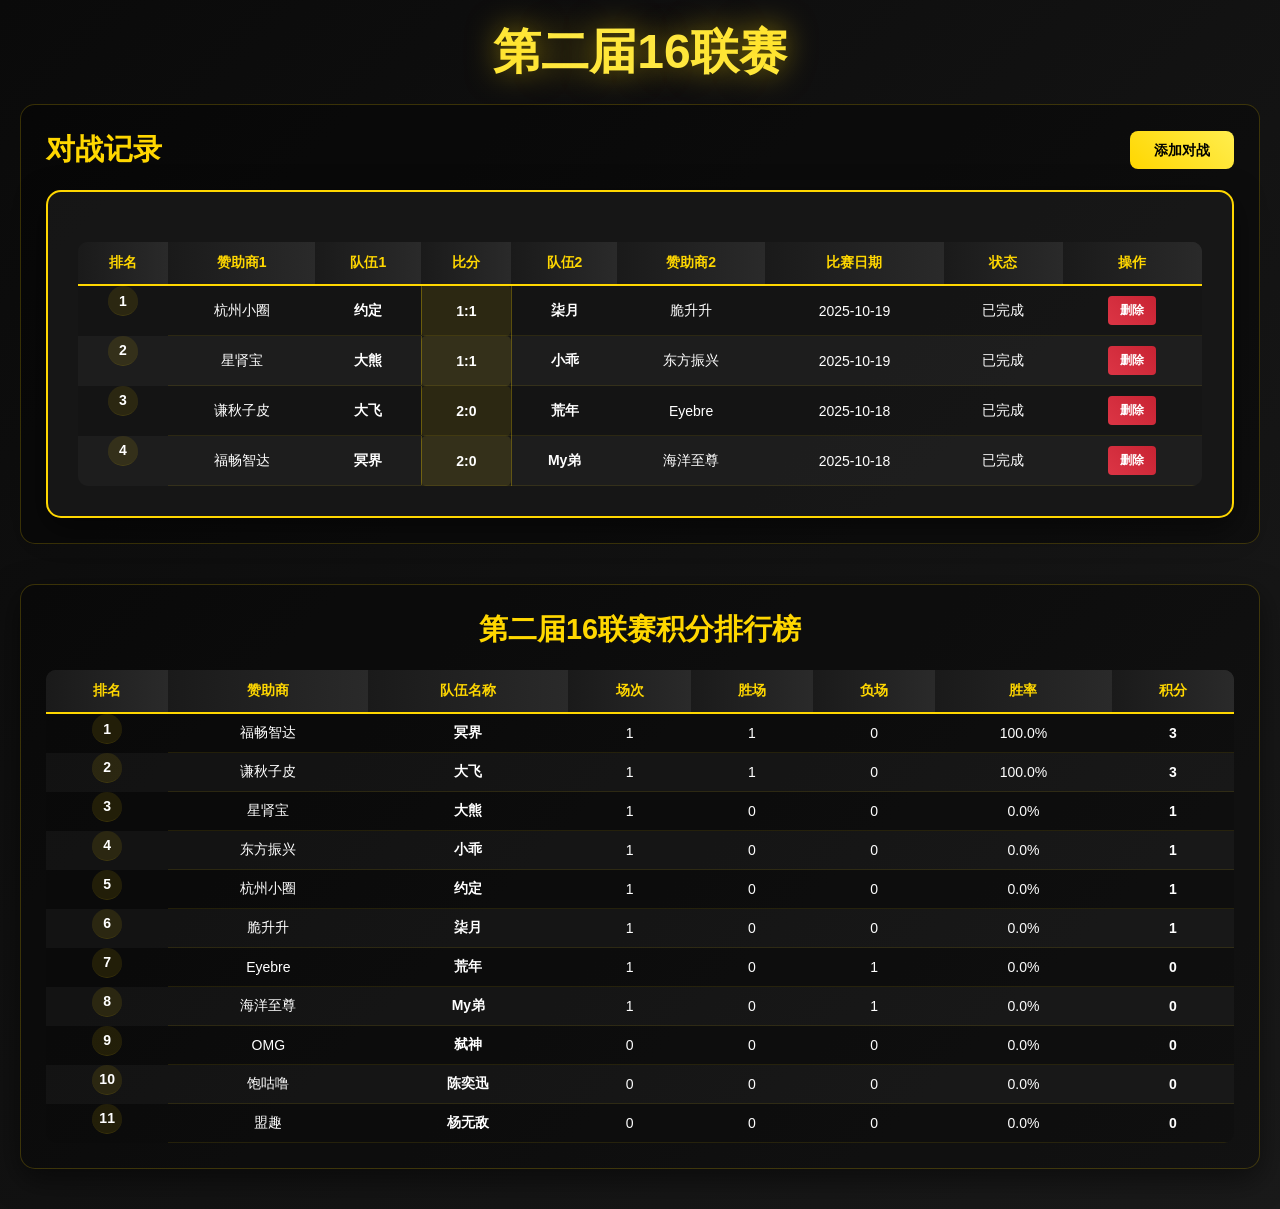
==== commit 8f2ddc11: "feat:页面显示不出来，重新打包" ====
--- a/index.html
+++ b/index.html
@@ -1 +1 @@
-<!doctype html><html lang=""><head><meta charset="utf-8"><meta http-equiv="X-UA-Compatible" content="IE=edge"><meta name="viewport" content="width=device-width,initial-scale=1"><link rel="icon" href="/favicon.ico"><title>16ls</title><script defer="defer" src="/static/js/chunk-elementUI-5b6dd47c.f9950a4d.js"></script><script defer="defer" src="/static/js/chunk-elementUI-efb96ebb.55782b2c.js"></script><script defer="defer" src="/static/js/chunk-elementUI-439af1fa.58a143bc.js"></script><script defer="defer" src="/static/js/chunk-elementUI-c08e88ca.f5acb285.js"></script><script defer="defer" src="/static/js/chunk-elementUI-5c533fba.81435623.js"></script><script defer="defer" src="/static/js/chunk-elementUI-9476ba79.f180ec1f.js"></script><script defer="defer" src="/static/js/chunk-vue-1656f0b4.3ae2dc50.js"></script><script defer="defer" src="/static/js/chunk-vue-804c8853.796a102e.js"></script><script defer="defer" src="/static/js/chunk-vendors-842dc778.1527f61c.js"></script><script defer="defer" src="/static/js/chunk-vendors-e3924278.a6a4fa85.js"></script><script defer="defer" src="/static/js/chunk-vendors-aacc2dbb.7e978c03.js"></script><script defer="defer" src="/static/js/chunk-vendors-bc050c32.fd6172ba.js"></script><script defer="defer" src="/static/js/app.ec07d871.js"></script><link href="/static/css/chunk-elementUI-5c533fba.f247b8e4.css" rel="stylesheet"><link href="/static/css/app.adcfd426.css" rel="stylesheet"></head><body><noscript><strong>We're sorry but 16ls doesn't work properly without JavaScript enabled. Please enable it to continue.</strong></noscript><div id="app"></div></body></html>+<!doctype html><html lang=""><head><meta charset="utf-8"><meta http-equiv="X-UA-Compatible" content="IE=edge"><meta name="viewport" content="width=device-width,initial-scale=1"><link rel="icon" href="favicon.ico"><title>16ls</title><script defer="defer" src="static/js/chunk-elementUI-5b6dd47c.f9950a4d.js"></script><script defer="defer" src="static/js/chunk-elementUI-efb96ebb.55782b2c.js"></script><script defer="defer" src="static/js/chunk-elementUI-439af1fa.58a143bc.js"></script><script defer="defer" src="static/js/chunk-elementUI-c08e88ca.f5acb285.js"></script><script defer="defer" src="static/js/chunk-elementUI-5c533fba.81435623.js"></script><script defer="defer" src="static/js/chunk-elementUI-9476ba79.f180ec1f.js"></script><script defer="defer" src="static/js/chunk-vue-1656f0b4.3ae2dc50.js"></script><script defer="defer" src="static/js/chunk-vue-804c8853.796a102e.js"></script><script defer="defer" src="static/js/chunk-vendors-842dc778.1527f61c.js"></script><script defer="defer" src="static/js/chunk-vendors-e3924278.a6a4fa85.js"></script><script defer="defer" src="static/js/chunk-vendors-aacc2dbb.7e978c03.js"></script><script defer="defer" src="static/js/chunk-vendors-bc050c32.fd6172ba.js"></script><script defer="defer" src="static/js/app.e7972cc2.js"></script><link href="static/css/chunk-elementUI-5c533fba.4a6f1ece.css" rel="stylesheet"><link href="static/css/app.108f2b16.css" rel="stylesheet"></head><body><noscript><strong>We're sorry but 16ls doesn't work properly without JavaScript enabled. Please enable it to continue.</strong></noscript><div id="app"></div></body></html>
--- a/static/css/chunk-elementUI-5c533fba.4a6f1ece.css
+++ b/static/css/chunk-elementUI-5c533fba.4a6f1ece.css
@@ -0,0 +1 @@
+@font-face{font-family:element-icons;src:url(../../static/fonts/element-icons.ff18efd1.woff) format("woff"),url(../../static/fonts/element-icons.f1a45d74.ttf) format("truetype");font-weight:400;font-display:"auto";font-style:normal}[class*=" el-icon-"],[class^=el-icon-]{font-family:element-icons!important;speak:none;font-style:normal;font-weight:400;font-variant:normal;text-transform:none;line-height:1;vertical-align:baseline;display:inline-block;-webkit-font-smoothing:antialiased;-moz-osx-font-smoothing:grayscale}.el-icon-ice-cream-round:before{content:"\e6a0"}.el-icon-ice-cream-square:before{content:"\e6a3"}.el-icon-lollipop:before{content:"\e6a4"}.el-icon-potato-strips:before{content:"\e6a5"}.el-icon-milk-tea:before{content:"\e6a6"}.el-icon-ice-drink:before{content:"\e6a7"}.el-icon-ice-tea:before{content:"\e6a9"}.el-icon-coffee:before{content:"\e6aa"}.el-icon-orange:before{content:"\e6ab"}.el-icon-pear:before{content:"\e6ac"}.el-icon-apple:before{content:"\e6ad"}.el-icon-cherry:before{content:"\e6ae"}.el-icon-watermelon:before{content:"\e6af"}.el-icon-grape:before{content:"\e6b0"}.el-icon-refrigerator:before{content:"\e6b1"}.el-icon-goblet-square-full:before{content:"\e6b2"}.el-icon-goblet-square:before{content:"\e6b3"}.el-icon-goblet-full:before{content:"\e6b4"}.el-icon-goblet:before{content:"\e6b5"}.el-icon-cold-drink:before{content:"\e6b6"}.el-icon-coffee-cup:before{content:"\e6b8"}.el-icon-water-cup:before{content:"\e6b9"}.el-icon-hot-water:before{content:"\e6ba"}.el-icon-ice-cream:before{content:"\e6bb"}.el-icon-dessert:before{content:"\e6bc"}.el-icon-sugar:before{content:"\e6bd"}.el-icon-tableware:before{content:"\e6be"}.el-icon-burger:before{content:"\e6bf"}.el-icon-knife-fork:before{content:"\e6c1"}.el-icon-fork-spoon:before{content:"\e6c2"}.el-icon-chicken:before{content:"\e6c3"}.el-icon-food:before{content:"\e6c4"}.el-icon-dish-1:before{content:"\e6c5"}.el-icon-dish:before{content:"\e6c6"}.el-icon-moon-night:before{content:"\e6ee"}.el-icon-moon:before{content:"\e6f0"}.el-icon-cloudy-and-sunny:before{content:"\e6f1"}.el-icon-partly-cloudy:before{content:"\e6f2"}.el-icon-cloudy:before{content:"\e6f3"}.el-icon-sunny:before{content:"\e6f6"}.el-icon-sunset:before{content:"\e6f7"}.el-icon-sunrise-1:before{content:"\e6f8"}.el-icon-sunrise:before{content:"\e6f9"}.el-icon-heavy-rain:before{content:"\e6fa"}.el-icon-lightning:before{content:"\e6fb"}.el-icon-light-rain:before{content:"\e6fc"}.el-icon-wind-power:before{content:"\e6fd"}.el-icon-baseball:before{content:"\e712"}.el-icon-soccer:before{content:"\e713"}.el-icon-football:before{content:"\e715"}.el-icon-basketball:before{content:"\e716"}.el-icon-ship:before{content:"\e73f"}.el-icon-truck:before{content:"\e740"}.el-icon-bicycle:before{content:"\e741"}.el-icon-mobile-phone:before{content:"\e6d3"}.el-icon-service:before{content:"\e6d4"}.el-icon-key:before{content:"\e6e2"}.el-icon-unlock:before{content:"\e6e4"}.el-icon-lock:before{content:"\e6e5"}.el-icon-watch:before{content:"\e6fe"}.el-icon-watch-1:before{content:"\e6ff"}.el-icon-timer:before{content:"\e702"}.el-icon-alarm-clock:before{content:"\e703"}.el-icon-map-location:before{content:"\e704"}.el-icon-delete-location:before{content:"\e705"}.el-icon-add-location:before{content:"\e706"}.el-icon-location-information:before{content:"\e707"}.el-icon-location-outline:before{content:"\e708"}.el-icon-location:before{content:"\e79e"}.el-icon-place:before{content:"\e709"}.el-icon-discover:before{content:"\e70a"}.el-icon-first-aid-kit:before{content:"\e70b"}.el-icon-trophy-1:before{content:"\e70c"}.el-icon-trophy:before{content:"\e70d"}.el-icon-medal:before{content:"\e70e"}.el-icon-medal-1:before{content:"\e70f"}.el-icon-stopwatch:before{content:"\e710"}.el-icon-mic:before{content:"\e711"}.el-icon-copy-document:before{content:"\e718"}.el-icon-full-screen:before{content:"\e719"}.el-icon-switch-button:before{content:"\e71b"}.el-icon-aim:before{content:"\e71c"}.el-icon-crop:before{content:"\e71d"}.el-icon-odometer:before{content:"\e71e"}.el-icon-time:before{content:"\e71f"}.el-icon-bangzhu:before{content:"\e724"}.el-icon-close-notification:before{content:"\e726"}.el-icon-microphone:before{content:"\e727"}.el-icon-turn-off-microphone:before{content:"\e728"}.el-icon-position:before{content:"\e729"}.el-icon-postcard:before{content:"\e72a"}.el-icon-message:before{content:"\e72b"}.el-icon-chat-line-square:before{content:"\e72d"}.el-icon-chat-dot-square:before{content:"\e72e"}.el-icon-chat-dot-round:before{content:"\e72f"}.el-icon-chat-square:before{content:"\e730"}.el-icon-chat-line-round:before{content:"\e731"}.el-icon-chat-round:before{content:"\e732"}.el-icon-set-up:before{content:"\e733"}.el-icon-turn-off:before{content:"\e734"}.el-icon-open:before{content:"\e735"}.el-icon-connection:before{content:"\e736"}.el-icon-link:before{content:"\e737"}.el-icon-cpu:before{content:"\e738"}.el-icon-thumb:before{content:"\e739"}.el-icon-female:before{content:"\e73a"}.el-icon-male:before{content:"\e73b"}.el-icon-guide:before{content:"\e73c"}.el-icon-news:before{content:"\e73e"}.el-icon-price-tag:before{content:"\e744"}.el-icon-discount:before{content:"\e745"}.el-icon-wallet:before{content:"\e747"}.el-icon-coin:before{content:"\e748"}.el-icon-money:before{content:"\e749"}.el-icon-bank-card:before{content:"\e74a"}.el-icon-box:before{content:"\e74b"}.el-icon-present:before{content:"\e74c"}.el-icon-sell:before{content:"\e6d5"}.el-icon-sold-out:before{content:"\e6d6"}.el-icon-shopping-bag-2:before{content:"\e74d"}.el-icon-shopping-bag-1:before{content:"\e74e"}.el-icon-shopping-cart-2:before{content:"\e74f"}.el-icon-shopping-cart-1:before{content:"\e750"}.el-icon-shopping-cart-full:before{content:"\e751"}.el-icon-smoking:before{content:"\e752"}.el-icon-no-smoking:before{content:"\e753"}.el-icon-house:before{content:"\e754"}.el-icon-table-lamp:before{content:"\e755"}.el-icon-school:before{content:"\e756"}.el-icon-office-building:before{content:"\e757"}.el-icon-toilet-paper:before{content:"\e758"}.el-icon-notebook-2:before{content:"\e759"}.el-icon-notebook-1:before{content:"\e75a"}.el-icon-files:before{content:"\e75b"}.el-icon-collection:before{content:"\e75c"}.el-icon-receiving:before{content:"\e75d"}.el-icon-suitcase-1:before{content:"\e760"}.el-icon-suitcase:before{content:"\e761"}.el-icon-film:before{content:"\e763"}.el-icon-collection-tag:before{content:"\e765"}.el-icon-data-analysis:before{content:"\e766"}.el-icon-pie-chart:before{content:"\e767"}.el-icon-data-board:before{content:"\e768"}.el-icon-data-line:before{content:"\e76d"}.el-icon-reading:before{content:"\e769"}.el-icon-magic-stick:before{content:"\e76a"}.el-icon-coordinate:before{content:"\e76b"}.el-icon-mouse:before{content:"\e76c"}.el-icon-brush:before{content:"\e76e"}.el-icon-headset:before{content:"\e76f"}.el-icon-umbrella:before{content:"\e770"}.el-icon-scissors:before{content:"\e771"}.el-icon-mobile:before{content:"\e773"}.el-icon-attract:before{content:"\e774"}.el-icon-monitor:before{content:"\e775"}.el-icon-search:before{content:"\e778"}.el-icon-takeaway-box:before{content:"\e77a"}.el-icon-paperclip:before{content:"\e77d"}.el-icon-printer:before{content:"\e77e"}.el-icon-document-add:before{content:"\e782"}.el-icon-document:before{content:"\e785"}.el-icon-document-checked:before{content:"\e786"}.el-icon-document-copy:before{content:"\e787"}.el-icon-document-delete:before{content:"\e788"}.el-icon-document-remove:before{content:"\e789"}.el-icon-tickets:before{content:"\e78b"}.el-icon-folder-checked:before{content:"\e77f"}.el-icon-folder-delete:before{content:"\e780"}.el-icon-folder-remove:before{content:"\e781"}.el-icon-folder-add:before{content:"\e783"}.el-icon-folder-opened:before{content:"\e784"}.el-icon-folder:before{content:"\e78a"}.el-icon-edit-outline:before{content:"\e764"}.el-icon-edit:before{content:"\e78c"}.el-icon-date:before{content:"\e78e"}.el-icon-c-scale-to-original:before{content:"\e7c6"}.el-icon-view:before{content:"\e6ce"}.el-icon-loading:before{content:"\e6cf"}.el-icon-rank:before{content:"\e6d1"}.el-icon-sort-down:before{content:"\e7c4"}.el-icon-sort-up:before{content:"\e7c5"}.el-icon-sort:before{content:"\e6d2"}.el-icon-finished:before{content:"\e6cd"}.el-icon-refresh-left:before{content:"\e6c7"}.el-icon-refresh-right:before{content:"\e6c8"}.el-icon-refresh:before{content:"\e6d0"}.el-icon-video-play:before{content:"\e7c0"}.el-icon-video-pause:before{content:"\e7c1"}.el-icon-d-arrow-right:before{content:"\e6dc"}.el-icon-d-arrow-left:before{content:"\e6dd"}.el-icon-arrow-up:before{content:"\e6e1"}.el-icon-arrow-down:before{content:"\e6df"}.el-icon-arrow-right:before{content:"\e6e0"}.el-icon-arrow-left:before{content:"\e6de"}.el-icon-top-right:before{content:"\e6e7"}.el-icon-top-left:before{content:"\e6e8"}.el-icon-top:before{content:"\e6e6"}.el-icon-bottom:before{content:"\e6eb"}.el-icon-right:before{content:"\e6e9"}.el-icon-back:before{content:"\e6ea"}.el-icon-bottom-right:before{content:"\e6ec"}.el-icon-bottom-left:before{content:"\e6ed"}.el-icon-caret-top:before{content:"\e78f"}.el-icon-caret-bottom:before{content:"\e790"}.el-icon-caret-right:before{content:"\e791"}.el-icon-caret-left:before{content:"\e792"}.el-icon-d-caret:before{content:"\e79a"}.el-icon-share:before{content:"\e793"}.el-icon-menu:before{content:"\e798"}.el-icon-s-grid:before{content:"\e7a6"}.el-icon-s-check:before{content:"\e7a7"}.el-icon-s-data:before{content:"\e7a8"}.el-icon-s-opportunity:before{content:"\e7aa"}.el-icon-s-custom:before{content:"\e7ab"}.el-icon-s-claim:before{content:"\e7ad"}.el-icon-s-finance:before{content:"\e7ae"}.el-icon-s-comment:before{content:"\e7af"}.el-icon-s-flag:before{content:"\e7b0"}.el-icon-s-marketing:before{content:"\e7b1"}.el-icon-s-shop:before{content:"\e7b4"}.el-icon-s-open:before{content:"\e7b5"}.el-icon-s-management:before{content:"\e7b6"}.el-icon-s-ticket:before{content:"\e7b7"}.el-icon-s-release:before{content:"\e7b8"}.el-icon-s-home:before{content:"\e7b9"}.el-icon-s-promotion:before{content:"\e7ba"}.el-icon-s-operation:before{content:"\e7bb"}.el-icon-s-unfold:before{content:"\e7bc"}.el-icon-s-fold:before{content:"\e7a9"}.el-icon-s-platform:before{content:"\e7bd"}.el-icon-s-order:before{content:"\e7be"}.el-icon-s-cooperation:before{content:"\e7bf"}.el-icon-bell:before{content:"\e725"}.el-icon-message-solid:before{content:"\e799"}.el-icon-video-camera:before{content:"\e772"}.el-icon-video-camera-solid:before{content:"\e796"}.el-icon-camera:before{content:"\e779"}.el-icon-camera-solid:before{content:"\e79b"}.el-icon-download:before{content:"\e77c"}.el-icon-upload2:before{content:"\e77b"}.el-icon-upload:before{content:"\e7c3"}.el-icon-picture-outline-round:before{content:"\e75f"}.el-icon-picture-outline:before{content:"\e75e"}.el-icon-picture:before{content:"\e79f"}.el-icon-close:before{content:"\e6db"}.el-icon-check:before{content:"\e6da"}.el-icon-plus:before{content:"\e6d9"}.el-icon-minus:before{content:"\e6d8"}.el-icon-help:before{content:"\e73d"}.el-icon-s-help:before{content:"\e7b3"}.el-icon-circle-close:before{content:"\e78d"}.el-icon-circle-check:before{content:"\e720"}.el-icon-circle-plus-outline:before{content:"\e723"}.el-icon-remove-outline:before{content:"\e722"}.el-icon-zoom-out:before{content:"\e776"}.el-icon-zoom-in:before{content:"\e777"}.el-icon-error:before{content:"\e79d"}.el-icon-success:before{content:"\e79c"}.el-icon-circle-plus:before{content:"\e7a0"}.el-icon-remove:before{content:"\e7a2"}.el-icon-info:before{content:"\e7a1"}.el-icon-question:before{content:"\e7a4"}.el-icon-warning-outline:before{content:"\e6c9"}.el-icon-warning:before{content:"\e7a3"}.el-icon-goods:before{content:"\e7c2"}.el-icon-s-goods:before{content:"\e7b2"}.el-icon-star-off:before{content:"\e717"}.el-icon-star-on:before{content:"\e797"}.el-icon-more-outline:before{content:"\e6cc"}.el-icon-more:before{content:"\e794"}.el-icon-phone-outline:before{content:"\e6cb"}.el-icon-phone:before{content:"\e795"}.el-icon-user:before{content:"\e6e3"}.el-icon-user-solid:before{content:"\e7a5"}.el-icon-setting:before{content:"\e6ca"}.el-icon-s-tools:before{content:"\e7ac"}.el-icon-delete:before{content:"\e6d7"}.el-icon-delete-solid:before{content:"\e7c9"}.el-icon-eleme:before{content:"\e7c7"}.el-icon-platform-eleme:before{content:"\e7ca"}.el-icon-loading{animation:rotating 2s linear infinite}.el-icon--right{margin-left:5px}.el-icon--left{margin-right:5px}@keyframes rotating{0%{transform:rotate(0)}to{transform:rotate(1turn)}}.el-pagination{white-space:nowrap;padding:2px 5px;color:#303133;font-weight:700}.el-pagination:after,.el-pagination:before{display:table;content:""}.el-pagination:after{clear:both}.el-pagination button,.el-pagination span:not([class*=suffix]){display:inline-block;font-size:13px;min-width:35.5px;height:28px;line-height:28px;vertical-align:top;box-sizing:border-box}.el-pagination .el-input__inner{text-align:center;-moz-appearance:textfield;line-height:normal}.el-pagination .el-input__suffix{right:0;transform:scale(.8)}.el-pagination .el-select .el-input{width:100px;margin:0 5px}.el-pagination .el-select .el-input .el-input__inner{padding-right:25px;border-radius:3px}.el-pagination button{border:none;padding:0 6px;background:0 0}.el-pagination button:focus{outline:0}.el-pagination button:hover{color:#409eff}.el-pagination button:disabled{color:#c0c4cc;background-color:#fff;cursor:not-allowed}.el-pagination .btn-next,.el-pagination .btn-prev{background:50% no-repeat #fff;background-size:16px;cursor:pointer;margin:0;color:#303133}.el-pagination .btn-next .el-icon,.el-pagination .btn-prev .el-icon{display:block;font-size:12px;font-weight:700}.el-pagination .btn-prev{padding-right:12px}.el-pagination .btn-next{padding-left:12px}.el-pagination .el-pager li.disabled{color:#c0c4cc;cursor:not-allowed}.el-pager li,.el-pager li.btn-quicknext:hover,.el-pager li.btn-quickprev:hover{cursor:pointer}.el-pagination--small .btn-next,.el-pagination--small .btn-prev,.el-pagination--small .el-pager li,.el-pagination--small .el-pager li.btn-quicknext,.el-pagination--small .el-pager li.btn-quickprev,.el-pagination--small .el-pager li:last-child{border-color:transparent;font-size:12px;line-height:22px;height:22px;min-width:22px}.el-pagination--small .arrow.disabled{visibility:hidden}.el-pagination--small .more:before,.el-pagination--small li.more:before{line-height:24px}.el-pagination--small button,.el-pagination--small span:not([class*=suffix]){height:22px;line-height:22px}.el-pagination--small .el-pagination__editor,.el-pagination--small .el-pagination__editor.el-input .el-input__inner{height:22px}.el-pagination__sizes{margin:0 10px 0 0;font-weight:400;color:#606266}.el-pagination__sizes .el-input .el-input__inner{font-size:13px;padding-left:8px}.el-pagination__sizes .el-input .el-input__inner:hover{border-color:#409eff}.el-pagination__total{margin-right:10px;font-weight:400;color:#606266}.el-pagination__jump{margin-left:24px;font-weight:400;color:#606266}.el-pagination__jump .el-input__inner{padding:0 3px}.el-pagination__rightwrapper{float:right}.el-pagination__editor{line-height:18px;padding:0 2px;height:28px;text-align:center;margin:0 2px;box-sizing:border-box;border-radius:3px}.el-pager,.el-pagination.is-background .btn-next,.el-pagination.is-background .btn-prev{padding:0}.el-dialog,.el-pager li{-webkit-box-sizing:border-box}.el-pagination__editor.el-input{width:50px}.el-pagination__editor.el-input .el-input__inner{height:28px}.el-pagination__editor .el-input__inner::-webkit-inner-spin-button,.el-pagination__editor .el-input__inner::-webkit-outer-spin-button{-webkit-appearance:none;margin:0}.el-pagination.is-background .btn-next,.el-pagination.is-background .btn-prev,.el-pagination.is-background .el-pager li{margin:0 5px;background-color:#f4f4f5;color:#606266;min-width:30px;border-radius:2px}.el-pagination.is-background .btn-next.disabled,.el-pagination.is-background .btn-next:disabled,.el-pagination.is-background .btn-prev.disabled,.el-pagination.is-background .btn-prev:disabled,.el-pagination.is-background .el-pager li.disabled{color:#c0c4cc}.el-pagination.is-background .el-pager li:not(.disabled):hover{color:#409eff}.el-pagination.is-background .el-pager li:not(.disabled).active{background-color:#409eff;color:#fff}.el-pagination.is-background.el-pagination--small .btn-next,.el-pagination.is-background.el-pagination--small .btn-prev,.el-pagination.is-background.el-pagination--small .el-pager li{margin:0 3px;min-width:22px}.el-pager,.el-pager li{vertical-align:top;margin:0;display:inline-block}.el-pager{-webkit-user-select:none;-moz-user-select:none;user-select:none;list-style:none;font-size:0}.el-pager .more:before{line-height:30px}.el-pager li{padding:0 4px;background:#fff;font-size:13px;min-width:35.5px;height:28px;line-height:28px;box-sizing:border-box;text-align:center}.el-pager li.btn-quicknext,.el-pager li.btn-quickprev{line-height:28px;color:#303133}.el-pager li.btn-quicknext.disabled,.el-pager li.btn-quickprev.disabled{color:#c0c4cc}.el-pager li.active+li{border-left:0}.el-pager li:hover{color:#409eff}.el-pager li.active{color:#409eff;cursor:default}.el-dialog{position:relative;margin:0 auto 50px;background:#fff;border-radius:2px;box-shadow:0 1px 3px rgba(0,0,0,.3);box-sizing:border-box;width:50%}.el-dialog.is-fullscreen{width:100%;margin-top:0;margin-bottom:0;height:100%;overflow:auto}.el-dialog__wrapper{position:fixed;top:0;right:0;bottom:0;left:0;overflow:auto;margin:0}.el-dialog__header{padding:20px 20px 10px}.el-dialog__headerbtn{position:absolute;top:20px;right:20px;padding:0;background:0 0;border:none;outline:0;cursor:pointer;font-size:16px}.el-dialog__headerbtn .el-dialog__close{color:#909399}.el-dialog__headerbtn:focus .el-dialog__close,.el-dialog__headerbtn:hover .el-dialog__close{color:#409eff}.el-dialog__title{line-height:24px;font-size:18px;color:#303133}.el-dialog__body{padding:30px 20px;color:#606266;font-size:14px;word-break:break-all}.el-dialog__footer{padding:10px 20px 20px;text-align:right;box-sizing:border-box}.el-dialog--center{text-align:center}.el-dialog--center .el-dialog__body{text-align:initial;padding:25px 25px 30px}.el-dialog--center .el-dialog__footer{text-align:inherit}.dialog-fade-enter-active{animation:dialog-fade-in .3s}.dialog-fade-leave-active{animation:dialog-fade-out .3s}@keyframes dialog-fade-in{0%{transform:translate3d(0,-20px,0);opacity:0}to{transform:translateZ(0);opacity:1}}@keyframes dialog-fade-out{0%{transform:translateZ(0);opacity:1}to{transform:translate3d(0,-20px,0);opacity:0}}.el-autocomplete{position:relative;display:inline-block}.el-autocomplete-suggestion{margin:5px 0;box-shadow:0 2px 12px 0 rgba(0,0,0,.1);border-radius:4px;border:1px solid #e4e7ed;box-sizing:border-box;background-color:#fff}.el-autocomplete-suggestion__wrap{max-height:280px;padding:10px 0;box-sizing:border-box}.el-autocomplete-suggestion__list{margin:0;padding:0}.el-autocomplete-suggestion li{padding:0 20px;margin:0;line-height:34px;cursor:pointer;color:#606266;font-size:14px;list-style:none;white-space:nowrap;overflow:hidden;text-overflow:ellipsis}.el-autocomplete-suggestion li.highlighted,.el-autocomplete-suggestion li:hover{background-color:#f5f7fa}.el-autocomplete-suggestion li.divider{margin-top:6px;border-top:1px solid #000}.el-autocomplete-suggestion li.divider:last-child{margin-bottom:-6px}.el-autocomplete-suggestion.is-loading li{text-align:center;height:100px;line-height:100px;font-size:20px;color:#999}.el-autocomplete-suggestion.is-loading li:after{display:inline-block;content:"";height:100%;vertical-align:middle}.el-autocomplete-suggestion.is-loading li:hover{background-color:#fff}.el-autocomplete-suggestion.is-loading .el-icon-loading{vertical-align:middle}.el-dropdown{display:inline-block;position:relative;color:#606266;font-size:14px}.el-dropdown .el-button-group{display:block}.el-dropdown .el-button-group .el-button{float:none}.el-dropdown .el-dropdown__caret-button{padding-left:5px;padding-right:5px;position:relative;border-left:none}.el-dropdown .el-dropdown__caret-button:before{content:"";position:absolute;display:block;width:1px;top:5px;bottom:5px;left:0;background:hsla(0,0%,100%,.5)}.el-dropdown .el-dropdown__caret-button.el-button--default:before{background:rgba(220,223,230,.5)}.el-dropdown .el-dropdown__caret-button:hover:not(.is-disabled):before{top:0;bottom:0}.el-dropdown .el-dropdown__caret-button .el-dropdown__icon{padding-left:0}.el-dropdown__icon{font-size:12px;margin:0 3px}.el-dropdown .el-dropdown-selfdefine:focus:active,.el-dropdown .el-dropdown-selfdefine:focus:not(.focusing){outline-width:0}.el-dropdown [disabled]{cursor:not-allowed;color:#bbb}.el-dropdown-menu{position:absolute;top:0;left:0;z-index:10;padding:10px 0;margin:5px 0;background-color:#fff;border:1px solid #ebeef5;border-radius:4px;box-shadow:0 2px 12px 0 rgba(0,0,0,.1)}.el-dropdown-menu__item,.el-menu-item{font-size:14px;padding:0 20px;cursor:pointer}.el-dropdown-menu__item{list-style:none;line-height:36px;margin:0;color:#606266;outline:0}.el-dropdown-menu__item:focus,.el-dropdown-menu__item:not(.is-disabled):hover{background-color:#ecf5ff;color:#66b1ff}.el-dropdown-menu__item i{margin-right:5px}.el-dropdown-menu__item--divided{position:relative;margin-top:6px;border-top:1px solid #ebeef5}.el-dropdown-menu__item--divided:before{content:"";height:6px;display:block;margin:0 -20px;background-color:#fff}.el-dropdown-menu__item.is-disabled{cursor:default;color:#bbb;pointer-events:none}.el-dropdown-menu--medium{padding:6px 0}.el-dropdown-menu--medium .el-dropdown-menu__item{line-height:30px;padding:0 17px;font-size:14px}.el-dropdown-menu--medium .el-dropdown-menu__item.el-dropdown-menu__item--divided{margin-top:6px}.el-dropdown-menu--medium .el-dropdown-menu__item.el-dropdown-menu__item--divided:before{height:6px;margin:0 -17px}.el-dropdown-menu--small{padding:6px 0}.el-dropdown-menu--small .el-dropdown-menu__item{line-height:27px;padding:0 15px;font-size:13px}.el-dropdown-menu--small .el-dropdown-menu__item.el-dropdown-menu__item--divided{margin-top:4px}.el-dropdown-menu--small .el-dropdown-menu__item.el-dropdown-menu__item--divided:before{height:4px;margin:0 -15px}.el-dropdown-menu--mini{padding:3px 0}.el-dropdown-menu--mini .el-dropdown-menu__item{line-height:24px;padding:0 10px;font-size:12px}.el-dropdown-menu--mini .el-dropdown-menu__item.el-dropdown-menu__item--divided{margin-top:3px}.el-dropdown-menu--mini .el-dropdown-menu__item.el-dropdown-menu__item--divided:before{height:3px;margin:0 -10px}.el-menu{border-right:1px solid #e6e6e6;list-style:none;position:relative;margin:0;padding-left:0}.el-menu,.el-menu--horizontal>.el-menu-item:not(.is-disabled):focus,.el-menu--horizontal>.el-menu-item:not(.is-disabled):hover,.el-menu--horizontal>.el-submenu .el-submenu__title:hover{background-color:#fff}.el-menu:after,.el-menu:before{display:table;content:""}.el-breadcrumb__item:last-child .el-breadcrumb__separator,.el-menu--collapse>.el-menu-item .el-submenu__icon-arrow,.el-menu--collapse>.el-submenu>.el-submenu__title .el-submenu__icon-arrow{display:none}.el-menu:after{clear:both}.el-menu.el-menu--horizontal{border-bottom:1px solid #e6e6e6}.el-menu--horizontal{border-right:none}.el-menu--horizontal>.el-menu-item{float:left;height:60px;line-height:60px;margin:0;border-bottom:2px solid transparent;color:#909399}.el-menu--horizontal>.el-menu-item a,.el-menu--horizontal>.el-menu-item a:hover{color:inherit}.el-menu--horizontal>.el-submenu{float:left}.el-menu--horizontal>.el-submenu:focus,.el-menu--horizontal>.el-submenu:hover{outline:0}.el-menu--horizontal>.el-submenu:focus .el-submenu__title,.el-menu--horizontal>.el-submenu:hover .el-submenu__title{color:#303133}.el-menu--horizontal>.el-submenu.is-active .el-submenu__title{border-bottom:2px solid #409eff;color:#303133}.el-menu--horizontal>.el-submenu .el-submenu__title{height:60px;line-height:60px;border-bottom:2px solid transparent;color:#909399}.el-menu--horizontal>.el-submenu .el-submenu__icon-arrow{position:static;vertical-align:middle;margin-left:8px;margin-top:-3px}.el-menu--collapse .el-submenu,.el-menu-item{position:relative}.el-menu--horizontal .el-menu .el-menu-item,.el-menu--horizontal .el-menu .el-submenu__title{background-color:#fff;float:none;height:36px;line-height:36px;padding:0 10px;color:#909399}.el-menu--horizontal .el-menu .el-menu-item.is-active,.el-menu--horizontal .el-menu .el-submenu.is-active>.el-submenu__title{color:#303133}.el-menu--horizontal .el-menu-item:not(.is-disabled):focus,.el-menu--horizontal .el-menu-item:not(.is-disabled):hover{outline:0;color:#303133}.el-menu--horizontal>.el-menu-item.is-active{border-bottom:2px solid #409eff;color:#303133}.el-menu--collapse{width:64px}.el-menu--collapse>.el-menu-item [class^=el-icon-],.el-menu--collapse>.el-submenu>.el-submenu__title [class^=el-icon-]{margin:0;vertical-align:middle;width:24px;text-align:center}.el-menu--collapse>.el-menu-item span,.el-menu--collapse>.el-submenu>.el-submenu__title span{height:0;width:0;overflow:hidden;visibility:hidden;display:inline-block}.el-menu-item,.el-submenu__title{height:56px;line-height:56px;list-style:none}.el-menu--collapse>.el-menu-item.is-active i{color:inherit}.el-menu--collapse .el-menu .el-submenu{min-width:200px}.el-menu--collapse .el-submenu .el-menu{position:absolute;margin-left:5px;top:0;left:100%;z-index:10;border:1px solid #e4e7ed;border-radius:2px;box-shadow:0 2px 12px 0 rgba(0,0,0,.1)}.el-menu--collapse .el-submenu.is-opened>.el-submenu__title .el-submenu__icon-arrow{transform:none}.el-menu--popup{z-index:100;min-width:200px;border:none;padding:5px 0;border-radius:2px;box-shadow:0 2px 12px 0 rgba(0,0,0,.1)}.el-menu--popup-bottom-start{margin-top:5px}.el-menu--popup-right-start{margin-left:5px;margin-right:5px}.el-menu-item{color:#303133;transition:border-color .3s,background-color .3s,color .3s;box-sizing:border-box;white-space:nowrap}.el-radio-button__inner,.el-submenu__title{-webkit-box-sizing:border-box;position:relative;white-space:nowrap}.el-menu-item *{vertical-align:middle}.el-menu-item i{color:#909399}.el-menu-item:focus,.el-menu-item:hover{outline:0;background-color:#ecf5ff}.el-menu-item.is-disabled{opacity:.25;cursor:not-allowed;background:0 0!important}.el-menu-item [class^=el-icon-]{margin-right:5px;width:24px;text-align:center;font-size:18px;vertical-align:middle}.el-menu-item.is-active{color:#409eff}.el-menu-item.is-active i{color:inherit}.el-submenu{list-style:none;margin:0;padding-left:0}.el-submenu__title{font-size:14px;color:#303133;padding:0 20px;cursor:pointer;transition:border-color .3s,background-color .3s,color .3s;box-sizing:border-box}.el-submenu__title *{vertical-align:middle}.el-submenu__title i{color:#909399}.el-submenu__title:focus,.el-submenu__title:hover{outline:0;background-color:#ecf5ff}.el-submenu__title.is-disabled{opacity:.25;cursor:not-allowed;background:0 0!important}.el-submenu__title:hover{background-color:#ecf5ff}.el-submenu .el-menu{border:none}.el-submenu .el-menu-item{height:50px;line-height:50px;padding:0 45px;min-width:200px}.el-submenu__icon-arrow{position:absolute;top:50%;right:20px;margin-top:-7px;transition:transform .3s;font-size:12px}.el-submenu.is-active .el-submenu__title{border-bottom-color:#409eff}.el-submenu.is-opened>.el-submenu__title .el-submenu__icon-arrow{transform:rotate(180deg)}.el-submenu.is-disabled .el-menu-item,.el-submenu.is-disabled .el-submenu__title{opacity:.25;cursor:not-allowed;background:0 0!important}.el-submenu [class^=el-icon-]{vertical-align:middle;margin-right:5px;width:24px;text-align:center;font-size:18px}.el-menu-item-group>ul{padding:0}.el-menu-item-group__title{padding:7px 0 7px 20px;line-height:normal;font-size:12px;color:#909399}.el-radio-button__inner,.el-radio-group{display:inline-block;line-height:1;vertical-align:middle}.horizontal-collapse-transition .el-submenu__title .el-submenu__icon-arrow{transition:.2s;opacity:0}.el-radio-group{font-size:0}.el-radio-button{position:relative;display:inline-block;outline:0}.el-radio-button__inner{background:#fff;border:1px solid #dcdfe6;font-weight:500;border-left:0;color:#606266;-webkit-appearance:none;text-align:center;box-sizing:border-box;outline:0;margin:0;cursor:pointer;transition:all .3s cubic-bezier(.645,.045,.355,1);padding:12px 20px;font-size:14px;border-radius:0}.el-radio-button__inner.is-round{padding:12px 20px}.el-radio-button__inner:hover{color:#409eff}.el-radio-button__inner [class*=el-icon-]{line-height:.9}.el-radio-button__inner [class*=el-icon-]+span{margin-left:5px}.el-radio-button:first-child .el-radio-button__inner{border-left:1px solid #dcdfe6;border-radius:4px 0 0 4px;box-shadow:none!important}.el-radio-button__orig-radio{opacity:0;outline:0;position:absolute;z-index:-1}.el-radio-button__orig-radio:checked+.el-radio-button__inner{color:#fff;background-color:#409eff;border-color:#409eff;box-shadow:-1px 0 0 0 #409eff}.el-radio-button__orig-radio:disabled+.el-radio-button__inner{color:#c0c4cc;cursor:not-allowed;background-image:none;background-color:#fff;border-color:#ebeef5;box-shadow:none}.el-radio-button__orig-radio:disabled:checked+.el-radio-button__inner{background-color:#f2f6fc}.el-radio-button:last-child .el-radio-button__inner{border-radius:0 4px 4px 0}.el-radio-button:first-child:last-child .el-radio-button__inner{border-radius:4px}.el-radio-button--medium .el-radio-button__inner{padding:10px 20px;font-size:14px;border-radius:0}.el-radio-button--medium .el-radio-button__inner.is-round{padding:10px 20px}.el-radio-button--small .el-radio-button__inner{padding:9px 15px;font-size:12px;border-radius:0}.el-radio-button--small .el-radio-button__inner.is-round{padding:9px 15px}.el-radio-button--mini .el-radio-button__inner{padding:7px 15px;font-size:12px;border-radius:0}.el-radio-button--mini .el-radio-button__inner.is-round{padding:7px 15px}.el-radio-button:focus:not(.is-focus):not(:active):not(.is-disabled){box-shadow:0 0 2px 2px #409eff}.el-picker-panel,.el-popover,.el-select-dropdown,.el-table-filter,.el-time-panel{-webkit-box-shadow:0 2px 12px 0 rgba(0,0,0,.1)}.el-switch{display:inline-flex;align-items:center;position:relative;font-size:14px;line-height:20px;height:20px;vertical-align:middle}.el-switch__core,.el-switch__label{display:inline-block;cursor:pointer}.el-switch.is-disabled .el-switch__core,.el-switch.is-disabled .el-switch__label{cursor:not-allowed}.el-switch__label{transition:.2s;height:20px;font-size:14px;font-weight:500;vertical-align:middle;color:#303133}.el-switch__label.is-active{color:#409eff}.el-switch__label--left{margin-right:10px}.el-switch__label--right{margin-left:10px}.el-switch__label *{line-height:1;font-size:14px;display:inline-block}.el-switch__input{position:absolute;width:0;height:0;opacity:0;margin:0}.el-switch__core{margin:0;position:relative;width:40px;height:20px;border:1px solid #dcdfe6;outline:0;border-radius:10px;box-sizing:border-box;background:#dcdfe6;transition:border-color .3s,background-color .3s;vertical-align:middle}.el-input__prefix,.el-input__suffix{-webkit-transition:all .3s;color:#c0c4cc}.el-switch__core:after{content:"";position:absolute;top:1px;left:1px;border-radius:100%;transition:all .3s;width:16px;height:16px;background-color:#fff}.el-switch.is-checked .el-switch__core{border-color:#409eff;background-color:#409eff}.el-switch.is-checked .el-switch__core:after{left:100%;margin-left:-17px}.el-switch.is-disabled{opacity:.6}.el-switch--wide .el-switch__label.el-switch__label--left span{left:10px}.el-switch--wide .el-switch__label.el-switch__label--right span{right:10px}.el-switch .label-fade-enter,.el-switch .label-fade-leave-active{opacity:0}.el-select-dropdown{position:absolute;z-index:1001;border:1px solid #e4e7ed;border-radius:4px;background-color:#fff;box-shadow:0 2px 12px 0 rgba(0,0,0,.1);box-sizing:border-box;margin:5px 0}.el-select-dropdown.is-multiple .el-select-dropdown__item{padding-right:40px}.el-select-dropdown.is-multiple .el-select-dropdown__item.selected{color:#409eff;background-color:#fff}.el-select-dropdown.is-multiple .el-select-dropdown__item.selected.hover{background-color:#f5f7fa}.el-select-dropdown.is-multiple .el-select-dropdown__item.selected:after{position:absolute;right:20px;font-family:element-icons;content:"\e6da";font-size:12px;font-weight:700;-webkit-font-smoothing:antialiased;-moz-osx-font-smoothing:grayscale}.el-select-dropdown .el-scrollbar.is-empty .el-select-dropdown__list{padding:0}.el-select-dropdown__empty{padding:10px 0;margin:0;text-align:center;color:#999;font-size:14px}.el-select-dropdown__wrap{max-height:274px}.el-select-dropdown__list{list-style:none;padding:6px 0;margin:0;box-sizing:border-box}.el-select-dropdown__item{font-size:14px;padding:0 20px;position:relative;white-space:nowrap;overflow:hidden;text-overflow:ellipsis;color:#606266;height:34px;line-height:34px;box-sizing:border-box;cursor:pointer}.el-select-dropdown__item.is-disabled{color:#c0c4cc;cursor:not-allowed}.el-select-dropdown__item.is-disabled:hover{background-color:#fff}.el-select-dropdown__item.hover,.el-select-dropdown__item:hover{background-color:#f5f7fa}.el-select-dropdown__item.selected{color:#409eff;font-weight:700}.el-select-group{margin:0;padding:0}.el-select-group__wrap{position:relative;list-style:none;margin:0;padding:0}.el-select-group__wrap:not(:last-of-type){padding-bottom:24px}.el-select-group__wrap:not(:last-of-type):after{content:"";position:absolute;display:block;left:20px;right:20px;bottom:12px;height:1px;background:#e4e7ed}.el-select-group__title{padding-left:20px;font-size:12px;color:#909399;line-height:30px}.el-select-group .el-select-dropdown__item{padding-left:20px}.el-select{display:inline-block;position:relative}.el-select .el-select__tags>span{display:contents}.el-select:hover .el-input__inner{border-color:#c0c4cc}.el-select .el-input__inner{cursor:pointer;padding-right:35px}.el-select .el-input__inner:focus{border-color:#409eff}.el-select .el-input .el-select__caret{color:#c0c4cc;font-size:14px;transition:transform .3s;transform:rotate(180deg);cursor:pointer}.el-select .el-input .el-select__caret.is-reverse{transform:rotate(0)}.el-select .el-input .el-select__caret.is-show-close{font-size:14px;text-align:center;transform:rotate(180deg);border-radius:100%;color:#c0c4cc;transition:color .2s cubic-bezier(.645,.045,.355,1)}.el-select .el-input .el-select__caret.is-show-close:hover{color:#909399}.el-select .el-input.is-disabled .el-input__inner{cursor:not-allowed}.el-select .el-input.is-disabled .el-input__inner:hover{border-color:#e4e7ed}.el-range-editor.is-active,.el-range-editor.is-active:hover,.el-select .el-input.is-focus .el-input__inner{border-color:#409eff}.el-select>.el-input{display:block}.el-select__input{border:none;outline:0;padding:0;margin-left:15px;color:#666;font-size:14px;-webkit-appearance:none;-moz-appearance:none;appearance:none;height:28px;background-color:transparent}.el-select__input.is-mini{height:14px}.el-select__close{cursor:pointer;position:absolute;top:8px;z-index:1000;right:25px;color:#c0c4cc;line-height:18px;font-size:14px}.el-select__close:hover{color:#909399}.el-select__tags{position:absolute;line-height:normal;white-space:normal;z-index:1;top:50%;transform:translateY(-50%);display:flex;align-items:center;flex-wrap:wrap}.el-select__tags-text{overflow:hidden;text-overflow:ellipsis}.el-select .el-tag{box-sizing:border-box;border-color:transparent;margin:2px 0 2px 6px;background-color:#f0f2f5;display:flex;max-width:100%;align-items:center}.el-select .el-tag__close.el-icon-close{background-color:#c0c4cc;top:0;color:#fff;flex-shrink:0}.el-select .el-tag__close.el-icon-close:hover{background-color:#909399}.el-table,.el-table__expanded-cell{background-color:#fff}.el-select .el-tag__close.el-icon-close:before{display:block;transform:translateY(.5px)}.el-table{position:relative;overflow:hidden;box-sizing:border-box;flex:1;width:100%;max-width:100%;font-size:14px;color:#606266}.el-table__empty-block{min-height:60px;text-align:center;width:100%;display:flex;justify-content:center;align-items:center}.el-table__empty-text{line-height:60px;width:50%;color:#909399}.el-table__expand-column .cell{padding:0;text-align:center}.el-table__expand-icon{position:relative;cursor:pointer;color:#666;font-size:12px;transition:transform .2s ease-in-out;height:20px}.el-table__expand-icon--expanded{transform:rotate(90deg)}.el-table__expand-icon>.el-icon{position:absolute;left:50%;top:50%;margin-left:-5px;margin-top:-5px}.el-table__expanded-cell[class*=cell]{padding:20px 50px}.el-table__expanded-cell:hover{background-color:transparent!important}.el-table__placeholder{display:inline-block;width:20px}.el-table__append-wrapper{overflow:hidden}.el-table--fit{border-right:0;border-bottom:0}.el-table--fit .el-table__cell.gutter{border-right-width:1px}.el-table--scrollable-x .el-table__body-wrapper{overflow-x:auto}.el-table--scrollable-y .el-table__body-wrapper{overflow-y:auto}.el-table thead{color:#909399;font-weight:500}.el-table thead.is-group th.el-table__cell{background:#f5f7fa}.el-table .el-table__cell{padding:12px 0;min-width:0;box-sizing:border-box;text-overflow:ellipsis;vertical-align:middle;position:relative;text-align:left}.el-table .el-table__cell.is-center{text-align:center}.el-table .el-table__cell.is-right{text-align:right}.el-table .el-table__cell.gutter{width:15px;border-right-width:0;border-bottom-width:0;padding:0}.el-table .el-table__cell.is-hidden>*{visibility:hidden}.el-table--medium .el-table__cell{padding:10px 0}.el-table--small{font-size:12px}.el-table--small .el-table__cell{padding:8px 0}.el-table--mini{font-size:12px}.el-table--mini .el-table__cell{padding:6px 0}.el-table tr{background-color:#fff}.el-table tr input[type=checkbox]{margin:0}.el-table td.el-table__cell,.el-table th.el-table__cell.is-leaf{border-bottom:1px solid #ebeef5}.el-table th.el-table__cell.is-sortable{cursor:pointer}.el-table th.el-table__cell{overflow:hidden;-webkit-user-select:none;-moz-user-select:none;user-select:none;background-color:#fff}.el-table th.el-table__cell>.cell{display:inline-block;box-sizing:border-box;position:relative;vertical-align:middle;padding-left:10px;padding-right:10px;width:100%}.el-table th.el-table__cell>.cell.highlight{color:#409eff}.el-table th.el-table__cell.required>div:before{display:inline-block;content:"";width:8px;height:8px;border-radius:50%;background:#ff4d51;margin-right:5px;vertical-align:middle}.el-table td.el-table__cell div{box-sizing:border-box}.el-date-table td,.el-table .cell,.el-table-filter{-webkit-box-sizing:border-box}.el-table td.el-table__cell.gutter{width:0}.el-table .cell{box-sizing:border-box;overflow:hidden;text-overflow:ellipsis;white-space:normal;word-break:break-all;line-height:23px;padding-left:10px;padding-right:10px}.el-table .cell.el-tooltip{white-space:nowrap;min-width:50px}.el-table--border,.el-table--group{border:1px solid #ebeef5}.el-table--border:after,.el-table--group:after,.el-table:before{content:"";position:absolute;background-color:#ebeef5;z-index:1}.el-table--border:after,.el-table--group:after{top:0;right:0;width:1px;height:100%}.el-table:before{left:0;bottom:0;width:100%;height:1px}.el-table--border{border-right:none;border-bottom:none}.el-table--border.el-loading-parent--relative{border-color:transparent}.el-table--border .el-table__cell,.el-table__body-wrapper .el-table--border.is-scrolling-left~.el-table__fixed{border-right:1px solid #ebeef5}.el-table--border .el-table__cell:first-child .cell{padding-left:10px}.el-table--border th.el-table__cell.gutter:last-of-type{border-bottom:1px solid #ebeef5;border-bottom-width:1px}.el-table--border th.el-table__cell,.el-table__fixed-right-patch{border-bottom:1px solid #ebeef5}.el-table--hidden{visibility:hidden}.el-table__fixed,.el-table__fixed-right{position:absolute;top:0;left:0;overflow-x:hidden;overflow-y:hidden;box-shadow:0 0 10px rgba(0,0,0,.12)}.el-table__fixed-right:before,.el-table__fixed:before{content:"";position:absolute;left:0;bottom:0;width:100%;height:1px;background-color:#ebeef5;z-index:4}.el-table__fixed-right-patch{position:absolute;top:-1px;right:0;background-color:#fff}.el-table__fixed-right{top:0;left:auto;right:0}.el-table__fixed-right .el-table__fixed-body-wrapper,.el-table__fixed-right .el-table__fixed-footer-wrapper,.el-table__fixed-right .el-table__fixed-header-wrapper{left:auto;right:0}.el-table__fixed-header-wrapper{position:absolute;left:0;top:0;z-index:3}.el-table__fixed-footer-wrapper{position:absolute;left:0;bottom:0;z-index:3}.el-table__fixed-footer-wrapper tbody td.el-table__cell{border-top:1px solid #ebeef5;background-color:#f5f7fa;color:#606266}.el-table__fixed-body-wrapper{position:absolute;left:0;top:37px;overflow:hidden;z-index:3}.el-table__body-wrapper,.el-table__footer-wrapper,.el-table__header-wrapper{width:100%}.el-table__footer-wrapper{margin-top:-1px}.el-table__footer-wrapper td.el-table__cell{border-top:1px solid #ebeef5}.el-table__body,.el-table__footer,.el-table__header{table-layout:fixed;border-collapse:separate}.el-table__footer-wrapper,.el-table__header-wrapper{overflow:hidden}.el-table__footer-wrapper tbody td.el-table__cell,.el-table__header-wrapper tbody td.el-table__cell{background-color:#f5f7fa;color:#606266}.el-table__body-wrapper{overflow:hidden;position:relative}.el-table__body-wrapper.is-scrolling-left~.el-table__fixed,.el-table__body-wrapper.is-scrolling-none~.el-table__fixed,.el-table__body-wrapper.is-scrolling-none~.el-table__fixed-right,.el-table__body-wrapper.is-scrolling-right~.el-table__fixed-right{box-shadow:none}.el-table__body-wrapper .el-table--border.is-scrolling-right~.el-table__fixed-right{border-left:1px solid #ebeef5}.el-table .caret-wrapper{display:inline-flex;flex-direction:column;align-items:center;height:34px;width:24px;vertical-align:middle;cursor:pointer;overflow:initial;position:relative}.el-table .sort-caret{width:0;height:0;border:5px solid transparent;position:absolute;left:7px}.el-table .sort-caret.ascending{border-bottom-color:#c0c4cc;top:5px}.el-table .sort-caret.descending{border-top-color:#c0c4cc;bottom:7px}.el-table .ascending .sort-caret.ascending{border-bottom-color:#409eff}.el-table .descending .sort-caret.descending{border-top-color:#409eff}.el-table .hidden-columns{visibility:hidden;position:absolute;z-index:-1}.el-table--striped .el-table__body tr.el-table__row--striped td.el-table__cell{background:#fafafa}.el-table--striped .el-table__body tr.el-table__row--striped.current-row td.el-table__cell,.el-table--striped .el-table__body tr.el-table__row--striped.selection-row td.el-table__cell{background-color:#ecf5ff}.el-table__body tr.hover-row.current-row>td.el-table__cell,.el-table__body tr.hover-row.el-table__row--striped.current-row>td.el-table__cell,.el-table__body tr.hover-row.el-table__row--striped.selection-row>td.el-table__cell,.el-table__body tr.hover-row.el-table__row--striped>td.el-table__cell,.el-table__body tr.hover-row.selection-row>td.el-table__cell,.el-table__body tr.hover-row>td.el-table__cell{background-color:#f5f7fa}.el-table__body tr.current-row>td.el-table__cell,.el-table__body tr.selection-row>td.el-table__cell{background-color:#ecf5ff}.el-table__column-resize-proxy{position:absolute;left:200px;top:0;bottom:0;width:0;border-left:1px solid #ebeef5;z-index:10}.el-table__column-filter-trigger{display:inline-block;line-height:34px;cursor:pointer}.el-table__column-filter-trigger i{color:#909399;font-size:12px;transform:scale(.75)}.el-table--enable-row-transition .el-table__body td.el-table__cell{transition:background-color .25s ease}.el-table--enable-row-hover .el-table__body tr:hover>td.el-table__cell{background-color:#f5f7fa}.el-table--fluid-height .el-table__fixed,.el-table--fluid-height .el-table__fixed-right{bottom:0;overflow:hidden}.el-table [class*=el-table__row--level] .el-table__expand-icon{display:inline-block;width:20px;line-height:20px;height:20px;text-align:center;margin-right:3px}.el-table-column--selection .cell{padding-left:14px;padding-right:14px}.el-table-filter{border:1px solid #ebeef5;border-radius:2px;background-color:#fff;box-shadow:0 2px 12px 0 rgba(0,0,0,.1);box-sizing:border-box;margin:2px 0}.el-table-filter__list{padding:5px 0;margin:0;list-style:none;min-width:100px}.el-table-filter__list-item{line-height:36px;padding:0 10px;cursor:pointer;font-size:14px}.el-table-filter__list-item:hover{background-color:#ecf5ff;color:#66b1ff}.el-table-filter__list-item.is-active{background-color:#409eff;color:#fff}.el-table-filter__content{min-width:100px}.el-table-filter__bottom{border-top:1px solid #ebeef5;padding:8px}.el-table-filter__bottom button{background:0 0;border:none;color:#606266;cursor:pointer;font-size:13px;padding:0 3px}.el-date-table td.in-range div,.el-date-table td.in-range div:hover,.el-date-table.is-week-mode .el-date-table__row.current div,.el-date-table.is-week-mode .el-date-table__row:hover div{background-color:#f2f6fc}.el-table-filter__bottom button:hover{color:#409eff}.el-table-filter__bottom button:focus{outline:0}.el-table-filter__bottom button.is-disabled{color:#c0c4cc;cursor:not-allowed}.el-table-filter__wrap{max-height:280px}.el-table-filter__checkbox-group{padding:10px}.el-table-filter__checkbox-group label.el-checkbox{display:block;margin-right:5px;margin-bottom:8px;margin-left:5px}.el-table-filter__checkbox-group .el-checkbox:last-child{margin-bottom:0}.el-date-table{font-size:12px;-webkit-user-select:none;-moz-user-select:none;user-select:none}.el-date-table.is-week-mode .el-date-table__row:hover td.available:hover{color:#606266}.el-date-table.is-week-mode .el-date-table__row:hover td:first-child div{margin-left:5px;border-top-left-radius:15px;border-bottom-left-radius:15px}.el-date-table.is-week-mode .el-date-table__row:hover td:last-child div{margin-right:5px;border-top-right-radius:15px;border-bottom-right-radius:15px}.el-date-table td{width:32px;height:30px;padding:4px 0;box-sizing:border-box;text-align:center;cursor:pointer;position:relative}.el-date-table td div{height:30px;padding:3px 0;box-sizing:border-box}.el-date-table td span{width:24px;height:24px;display:block;margin:0 auto;line-height:24px;position:absolute;left:50%;transform:translateX(-50%);border-radius:50%}.el-date-table td.next-month,.el-date-table td.prev-month{color:#c0c4cc}.el-date-table td.today{position:relative}.el-date-table td.today span{color:#409eff;font-weight:700}.el-date-table td.today.end-date span,.el-date-table td.today.start-date span{color:#fff}.el-date-table td.available:hover{color:#409eff}.el-date-table td.current:not(.disabled) span{color:#fff;background-color:#409eff}.el-date-table td.end-date div,.el-date-table td.start-date div{color:#fff}.el-date-table td.end-date span,.el-date-table td.start-date span{background-color:#409eff}.el-date-table td.start-date div{margin-left:5px;border-top-left-radius:15px;border-bottom-left-radius:15px}.el-date-table td.end-date div{margin-right:5px;border-top-right-radius:15px;border-bottom-right-radius:15px}.el-date-table td.disabled div{background-color:#f5f7fa;opacity:1;cursor:not-allowed;color:#c0c4cc}.el-date-table td.selected div{margin-left:5px;margin-right:5px;background-color:#f2f6fc;border-radius:15px}.el-date-table td.selected div:hover{background-color:#f2f6fc}.el-date-table td.selected span{background-color:#409eff;color:#fff;border-radius:15px}.el-date-table td.week{font-size:80%;color:#606266}.el-month-table,.el-year-table{font-size:12px;border-collapse:collapse}.el-date-table th{padding:5px;color:#606266;font-weight:400;border-bottom:1px solid #ebeef5}.el-month-table{margin:-1px}.el-month-table td{text-align:center;padding:8px 0;cursor:pointer}.el-month-table td div{height:48px;padding:6px 0;box-sizing:border-box}.el-month-table td.today .cell{color:#409eff;font-weight:700}.el-month-table td.today.end-date .cell,.el-month-table td.today.start-date .cell{color:#fff}.el-month-table td.disabled .cell{background-color:#f5f7fa;cursor:not-allowed;color:#c0c4cc}.el-month-table td.disabled .cell:hover{color:#c0c4cc}.el-month-table td .cell{width:60px;height:36px;display:block;line-height:36px;color:#606266;margin:0 auto;border-radius:18px}.el-month-table td .cell:hover{color:#409eff}.el-month-table td.in-range div,.el-month-table td.in-range div:hover{background-color:#f2f6fc}.el-month-table td.end-date div,.el-month-table td.start-date div{color:#fff}.el-month-table td.end-date .cell,.el-month-table td.start-date .cell{color:#fff;background-color:#409eff}.el-month-table td.start-date div{border-top-left-radius:24px;border-bottom-left-radius:24px}.el-month-table td.end-date div{border-top-right-radius:24px;border-bottom-right-radius:24px}.el-month-table td.current:not(.disabled) .cell{color:#409eff}.el-year-table{margin:-1px}.el-year-table .el-icon{color:#303133}.el-year-table td{text-align:center;padding:20px 3px;cursor:pointer}.el-year-table td.today .cell{color:#409eff;font-weight:700}.el-year-table td.disabled .cell{background-color:#f5f7fa;cursor:not-allowed;color:#c0c4cc}.el-year-table td.disabled .cell:hover{color:#c0c4cc}.el-year-table td .cell{width:48px;height:32px;display:block;line-height:32px;color:#606266;margin:0 auto}.el-year-table td .cell:hover,.el-year-table td.current:not(.disabled) .cell{color:#409eff}.el-date-range-picker{width:646px}.el-date-range-picker.has-sidebar{width:756px}.el-date-range-picker table{table-layout:fixed;width:100%}.el-date-range-picker .el-picker-panel__body{min-width:513px}.el-date-range-picker .el-picker-panel__content{margin:0}.el-date-range-picker__header{position:relative;text-align:center;height:28px}.el-date-range-picker__header [class*=arrow-left]{float:left}.el-date-range-picker__header [class*=arrow-right]{float:right}.el-date-range-picker__header div{font-size:16px;font-weight:500;margin-right:50px}.el-date-range-picker__content{float:left;width:50%;box-sizing:border-box;margin:0;padding:16px}.el-date-range-picker__content.is-left{border-right:1px solid #e4e4e4}.el-date-range-picker__content .el-date-range-picker__header div{margin-left:50px;margin-right:50px}.el-date-range-picker__editors-wrap{box-sizing:border-box;display:table-cell}.el-date-range-picker__editors-wrap.is-right{text-align:right}.el-date-range-picker__time-header{position:relative;border-bottom:1px solid #e4e4e4;font-size:12px;padding:8px 5px 5px;display:table;width:100%;box-sizing:border-box}.el-date-range-picker__time-header>.el-icon-arrow-right{font-size:20px;vertical-align:middle;display:table-cell;color:#303133}.el-date-range-picker__time-picker-wrap{position:relative;display:table-cell;padding:0 5px}.el-date-range-picker__time-picker-wrap .el-picker-panel{position:absolute;top:13px;right:0;z-index:1;background:#fff}.el-date-picker{width:322px}.el-date-picker.has-sidebar.has-time{width:434px}.el-date-picker.has-sidebar{width:438px}.el-date-picker.has-time .el-picker-panel__body-wrapper{position:relative}.el-date-picker .el-picker-panel__content{width:292px}.el-date-picker table{table-layout:fixed;width:100%}.el-date-picker__editor-wrap{position:relative;display:table-cell;padding:0 5px}.el-date-picker__time-header{position:relative;border-bottom:1px solid #e4e4e4;font-size:12px;padding:8px 5px 5px;display:table;width:100%;box-sizing:border-box}.el-date-picker__header{margin:12px;text-align:center}.el-date-picker__header--bordered{margin-bottom:0;padding-bottom:12px;border-bottom:1px solid #ebeef5}.el-date-picker__header--bordered+.el-picker-panel__content{margin-top:0}.el-date-picker__header-label{font-size:16px;font-weight:500;padding:0 5px;line-height:22px;text-align:center;cursor:pointer;color:#606266}.el-date-picker__header-label.active,.el-date-picker__header-label:hover{color:#409eff}.el-date-picker__prev-btn{float:left}.el-date-picker__next-btn{float:right}.el-date-picker__time-wrap{padding:10px;text-align:center}.el-date-picker__time-label{float:left;cursor:pointer;line-height:30px;margin-left:10px}.time-select{margin:5px 0;min-width:0}.time-select .el-picker-panel__content{max-height:200px;margin:0}.time-select-item{padding:8px 10px;font-size:14px;line-height:20px}.time-select-item.selected:not(.disabled){color:#409eff;font-weight:700}.time-select-item.disabled{color:#e4e7ed;cursor:not-allowed}.time-select-item:hover{background-color:#f5f7fa;font-weight:700;cursor:pointer}.el-date-editor{position:relative;display:inline-block;text-align:left}.el-date-editor.el-input,.el-date-editor.el-input__inner{width:220px}.el-date-editor--monthrange.el-input,.el-date-editor--monthrange.el-input__inner{width:300px}.el-date-editor--daterange.el-input,.el-date-editor--daterange.el-input__inner,.el-date-editor--timerange.el-input,.el-date-editor--timerange.el-input__inner{width:350px}.el-date-editor--datetimerange.el-input,.el-date-editor--datetimerange.el-input__inner{width:400px}.el-date-editor--dates .el-input__inner{text-overflow:ellipsis;white-space:nowrap}.el-date-editor .el-icon-circle-close{cursor:pointer}.el-date-editor .el-range__icon{font-size:14px;margin-left:-5px;color:#c0c4cc;float:left;line-height:32px}.el-date-editor .el-range-input{-webkit-appearance:none;-moz-appearance:none;appearance:none;border:none;outline:0;display:inline-block;height:100%;margin:0;padding:0;width:39%;text-align:center;font-size:14px;color:#606266}.el-date-editor .el-range-input::-moz-placeholder{color:#c0c4cc}.el-date-editor .el-range-input::placeholder{color:#c0c4cc}.el-date-editor .el-range-separator{display:inline-block;height:100%;padding:0 5px;margin:0;text-align:center;line-height:32px;font-size:14px;width:5%;color:#303133}.el-date-editor .el-range__close-icon{font-size:14px;color:#c0c4cc;width:25px;display:inline-block;float:right;line-height:32px}.el-range-editor.el-input__inner{display:inline-flex;align-items:center;padding:3px 10px}.el-range-editor .el-range-input{line-height:1}.el-range-editor--medium.el-input__inner{height:36px}.el-range-editor--medium .el-range-separator{line-height:28px;font-size:14px}.el-range-editor--medium .el-range-input{font-size:14px}.el-range-editor--medium .el-range__close-icon,.el-range-editor--medium .el-range__icon{line-height:28px}.el-range-editor--small.el-input__inner{height:32px}.el-range-editor--small .el-range-separator{line-height:24px;font-size:13px}.el-range-editor--small .el-range-input{font-size:13px}.el-range-editor--small .el-range__close-icon,.el-range-editor--small .el-range__icon{line-height:24px}.el-range-editor--mini.el-input__inner{height:28px}.el-range-editor--mini .el-range-separator{line-height:20px;font-size:12px}.el-range-editor--mini .el-range-input{font-size:12px}.el-range-editor--mini .el-range__close-icon,.el-range-editor--mini .el-range__icon{line-height:20px}.el-range-editor.is-disabled{background-color:#f5f7fa;border-color:#e4e7ed;color:#c0c4cc;cursor:not-allowed}.el-range-editor.is-disabled:focus,.el-range-editor.is-disabled:hover{border-color:#e4e7ed}.el-range-editor.is-disabled input{background-color:#f5f7fa;color:#c0c4cc;cursor:not-allowed}.el-range-editor.is-disabled input::-moz-placeholder{color:#c0c4cc}.el-range-editor.is-disabled input::placeholder{color:#c0c4cc}.el-range-editor.is-disabled .el-range-separator{color:#c0c4cc}.el-picker-panel{color:#606266;border:1px solid #e4e7ed;box-shadow:0 2px 12px 0 rgba(0,0,0,.1);background:#fff;border-radius:4px;line-height:30px;margin:5px 0}.el-picker-panel__body-wrapper:after,.el-picker-panel__body:after{content:"";display:table;clear:both}.el-picker-panel__content{position:relative;margin:15px}.el-picker-panel__footer{border-top:1px solid #e4e4e4;padding:4px;text-align:right;background-color:#fff;position:relative;font-size:0}.el-picker-panel__shortcut{display:block;width:100%;border:0;background-color:transparent;line-height:28px;font-size:14px;color:#606266;padding-left:12px;text-align:left;outline:0;cursor:pointer}.el-picker-panel__shortcut:hover{color:#409eff}.el-picker-panel__shortcut.active{background-color:#e6f1fe;color:#409eff}.el-picker-panel__btn{border:1px solid #dcdcdc;color:#333;line-height:24px;border-radius:2px;padding:0 20px;cursor:pointer;background-color:transparent;outline:0;font-size:12px}.el-picker-panel__btn[disabled]{color:#ccc;cursor:not-allowed}.el-picker-panel__icon-btn{font-size:12px;color:#303133;border:0;background:0 0;cursor:pointer;outline:0;margin-top:8px}.el-picker-panel__icon-btn:hover{color:#409eff}.el-picker-panel__icon-btn.is-disabled{color:#bbb}.el-picker-panel__icon-btn.is-disabled:hover{cursor:not-allowed}.el-picker-panel__link-btn{vertical-align:middle}.el-picker-panel [slot=sidebar],.el-picker-panel__sidebar{position:absolute;top:0;bottom:0;width:110px;border-right:1px solid #e4e4e4;box-sizing:border-box;padding-top:6px;background-color:#fff;overflow:auto}.el-picker-panel [slot=sidebar]+.el-picker-panel__body,.el-picker-panel__sidebar+.el-picker-panel__body{margin-left:110px}.el-time-spinner.has-seconds .el-time-spinner__wrapper{width:33.3%}.el-time-spinner__wrapper{max-height:190px;overflow:auto;display:inline-block;width:50%;vertical-align:top;position:relative}.el-time-spinner__wrapper .el-scrollbar__wrap:not(.el-scrollbar__wrap--hidden-default){padding-bottom:15px}.el-time-spinner__input.el-input .el-input__inner,.el-time-spinner__list{padding:0;text-align:center}.el-time-spinner__wrapper.is-arrow{box-sizing:border-box;text-align:center;overflow:hidden}.el-time-spinner__wrapper.is-arrow .el-time-spinner__list{transform:translateY(-32px)}.el-time-spinner__wrapper.is-arrow .el-time-spinner__item:hover:not(.disabled):not(.active){background:#fff;cursor:default}.el-time-spinner__arrow{font-size:12px;color:#909399;position:absolute;left:0;width:100%;z-index:1;text-align:center;height:30px;line-height:30px;cursor:pointer}.el-time-spinner__arrow:hover{color:#409eff}.el-time-spinner__arrow.el-icon-arrow-up{top:10px}.el-time-spinner__arrow.el-icon-arrow-down{bottom:10px}.el-time-spinner__input.el-input{width:70%}.el-time-spinner__list{margin:0;list-style:none}.el-time-spinner__list:after,.el-time-spinner__list:before{content:"";display:block;width:100%;height:80px}.el-time-spinner__item{height:32px;line-height:32px;font-size:12px;color:#606266}.el-time-spinner__item:hover:not(.disabled):not(.active){background:#f5f7fa;cursor:pointer}.el-time-spinner__item.active:not(.disabled){color:#303133;font-weight:700}.el-time-spinner__item.disabled{color:#c0c4cc;cursor:not-allowed}.el-time-panel{margin:5px 0;border:1px solid #e4e7ed;background-color:#fff;box-shadow:0 2px 12px 0 rgba(0,0,0,.1);border-radius:2px;position:absolute;width:180px;left:0;z-index:1000;-webkit-user-select:none;-moz-user-select:none;user-select:none;box-sizing:content-box}.el-time-panel__content{font-size:0;position:relative;overflow:hidden}.el-time-panel__content:after,.el-time-panel__content:before{content:"";top:50%;position:absolute;margin-top:-15px;height:32px;z-index:-1;left:0;right:0;box-sizing:border-box;padding-top:6px;text-align:left;border-top:1px solid #e4e7ed;border-bottom:1px solid #e4e7ed}.el-time-panel__content:after{left:50%;margin-left:12%;margin-right:12%}.el-time-panel__content:before{padding-left:50%;margin-right:12%;margin-left:12%}.el-time-panel__content.has-seconds:after{left:66.66667%}.el-time-panel__content.has-seconds:before{padding-left:33.33333%}.el-time-panel__footer{border-top:1px solid #e4e4e4;padding:4px;height:36px;line-height:25px;text-align:right;box-sizing:border-box}.el-time-panel__btn{border:none;line-height:28px;padding:0 5px;margin:0 5px;cursor:pointer;background-color:transparent;outline:0;font-size:12px;color:#303133}.el-time-panel__btn.confirm{font-weight:800;color:#409eff}.el-time-range-picker{width:354px;overflow:visible}.el-time-range-picker__content{position:relative;text-align:center;padding:10px}.el-time-range-picker__cell{box-sizing:border-box;margin:0;padding:4px 7px 7px;width:50%;display:inline-block}.el-time-range-picker__header{margin-bottom:5px;text-align:center;font-size:14px}.el-time-range-picker__body{border-radius:2px;border:1px solid #e4e7ed}.el-popover{position:absolute;background:#fff;min-width:150px;border-radius:4px;border:1px solid #ebeef5;padding:12px;z-index:2000;color:#606266;line-height:1.4;text-align:justify;font-size:14px;box-shadow:0 2px 12px 0 rgba(0,0,0,.1);word-break:break-all}.el-card.is-always-shadow,.el-card.is-hover-shadow:focus,.el-card.is-hover-shadow:hover,.el-cascader__dropdown,.el-color-picker__panel,.el-message-box,.el-notification{-webkit-box-shadow:0 2px 12px 0 rgba(0,0,0,.1)}.el-popover--plain{padding:18px 20px}.el-popover__title{color:#303133;font-size:16px;line-height:1;margin-bottom:12px}.el-popover:focus,.el-popover:focus:active,.el-popover__reference:focus:hover,.el-popover__reference:focus:not(.focusing){outline-width:0}.v-modal-enter{animation:v-modal-in .2s ease}.v-modal-leave{animation:v-modal-out .2s ease forwards}@keyframes v-modal-in{0%{opacity:0}}@keyframes v-modal-out{to{opacity:0}}.v-modal{position:fixed;left:0;top:0;width:100%;height:100%;opacity:.5;background:#000}.el-popup-parent--hidden{overflow:hidden}.el-message-box{display:inline-block;width:420px;padding-bottom:10px;vertical-align:middle;background-color:#fff;border-radius:4px;border:1px solid #ebeef5;font-size:18px;box-shadow:0 2px 12px 0 rgba(0,0,0,.1);text-align:left;overflow:hidden;backface-visibility:hidden}.el-message-box__wrapper{position:fixed;top:0;bottom:0;left:0;right:0;text-align:center}.el-message-box__wrapper:after{content:"";display:inline-block;height:100%;width:0;vertical-align:middle}.el-message-box__header{position:relative;padding:15px 15px 10px}.el-message-box__title{padding-left:0;margin-bottom:0;font-size:18px;line-height:1;color:#303133}.el-message-box__headerbtn{position:absolute;top:15px;right:15px;padding:0;border:none;outline:0;background:0 0;font-size:16px;cursor:pointer}.el-form-item.is-error .el-input__inner,.el-form-item.is-error .el-input__inner:focus,.el-form-item.is-error .el-textarea__inner,.el-form-item.is-error .el-textarea__inner:focus,.el-message-box__input input.invalid,.el-message-box__input input.invalid:focus{border-color:#f56c6c}.el-message-box__headerbtn .el-message-box__close{color:#909399}.el-message-box__headerbtn:focus .el-message-box__close,.el-message-box__headerbtn:hover .el-message-box__close{color:#409eff}.el-message-box__content{padding:10px 15px;color:#606266;font-size:14px}.el-message-box__container{position:relative}.el-message-box__input{padding-top:15px}.el-message-box__status{position:absolute;top:50%;transform:translateY(-50%);font-size:24px!important}.el-message-box__status:before{padding-left:1px}.el-message-box__status+.el-message-box__message{padding-left:36px;padding-right:12px}.el-message-box__status.el-icon-success{color:#67c23a}.el-message-box__status.el-icon-info{color:#909399}.el-message-box__status.el-icon-warning{color:#e6a23c}.el-message-box__status.el-icon-error{color:#f56c6c}.el-message-box__message{margin:0}.el-message-box__message p{margin:0;line-height:24px}.el-message-box__errormsg{color:#f56c6c;font-size:12px;min-height:18px;margin-top:2px}.el-message-box__btns{padding:5px 15px 0;text-align:right}.el-message-box__btns button:nth-child(2){margin-left:10px}.el-message-box__btns-reverse{flex-direction:row-reverse}.el-message-box--center{padding-bottom:30px}.el-message-box--center .el-message-box__header{padding-top:30px}.el-message-box--center .el-message-box__title{position:relative;display:flex;align-items:center;justify-content:center}.el-message-box--center .el-message-box__status{position:relative;top:auto;padding-right:5px;text-align:center;transform:translateY(-1px)}.el-message-box--center .el-message-box__message{margin-left:0}.el-message-box--center .el-message-box__btns,.el-message-box--center .el-message-box__content{text-align:center}.el-message-box--center .el-message-box__content{padding-left:27px;padding-right:27px}.msgbox-fade-enter-active{animation:msgbox-fade-in .3s}.msgbox-fade-leave-active{animation:msgbox-fade-out .3s}@keyframes msgbox-fade-in{0%{transform:translate3d(0,-20px,0);opacity:0}to{transform:translateZ(0);opacity:1}}@keyframes msgbox-fade-out{0%{transform:translateZ(0);opacity:1}to{transform:translate3d(0,-20px,0);opacity:0}}.el-breadcrumb{font-size:14px;line-height:1}.el-breadcrumb:after,.el-breadcrumb:before{display:table;content:""}.el-breadcrumb:after{clear:both}.el-breadcrumb__separator{margin:0 9px;font-weight:700;color:#c0c4cc}.el-breadcrumb__separator[class*=icon]{margin:0 6px;font-weight:400}.el-breadcrumb__item{float:left}.el-breadcrumb__inner{color:#606266}.el-breadcrumb__inner a,.el-breadcrumb__inner.is-link{font-weight:700;text-decoration:none;transition:color .2s cubic-bezier(.645,.045,.355,1);color:#303133}.el-breadcrumb__inner a:hover,.el-breadcrumb__inner.is-link:hover{color:#409eff;cursor:pointer}.el-breadcrumb__item:last-child .el-breadcrumb__inner,.el-breadcrumb__item:last-child .el-breadcrumb__inner a,.el-breadcrumb__item:last-child .el-breadcrumb__inner a:hover,.el-breadcrumb__item:last-child .el-breadcrumb__inner:hover{font-weight:400;color:#606266;cursor:text}.el-form--label-left .el-form-item__label{text-align:left}.el-form--label-top .el-form-item__label{float:none;display:inline-block;text-align:left;padding:0 0 10px}.el-form--inline .el-form-item{display:inline-block;margin-right:10px;vertical-align:top}.el-form--inline .el-form-item__label{float:none;display:inline-block}.el-form--inline .el-form-item__content{display:inline-block;vertical-align:top}.el-form--inline.el-form--label-top .el-form-item__content{display:block}.el-form-item{margin-bottom:22px}.el-form-item:after,.el-form-item:before{display:table;content:""}.el-form-item:after{clear:both}.el-form-item .el-form-item{margin-bottom:0}.el-form-item--mini.el-form-item,.el-form-item--small.el-form-item{margin-bottom:18px}.el-form-item .el-input__validateIcon{display:none}.el-form-item--medium .el-form-item__content,.el-form-item--medium .el-form-item__label{line-height:36px}.el-form-item--small .el-form-item__content,.el-form-item--small .el-form-item__label{line-height:32px}.el-form-item--small .el-form-item__error{padding-top:2px}.el-form-item--mini .el-form-item__content,.el-form-item--mini .el-form-item__label{line-height:28px}.el-form-item--mini .el-form-item__error{padding-top:1px}.el-form-item__label-wrap{float:left}.el-form-item__label-wrap .el-form-item__label{display:inline-block;float:none}.el-form-item__label{text-align:right;vertical-align:middle;float:left;font-size:14px;color:#606266;line-height:40px;padding:0 12px 0 0;box-sizing:border-box}.el-form-item__content{line-height:40px;position:relative;font-size:14px}.el-form-item__content:after,.el-form-item__content:before{display:table;content:""}.el-form-item__content:after{clear:both}.el-form-item__content .el-input-group{vertical-align:top}.el-form-item__error{color:#f56c6c;font-size:12px;line-height:1;padding-top:4px;position:absolute;top:100%;left:0}.el-form-item__error--inline{position:relative;top:auto;left:auto;display:inline-block;margin-left:10px}.el-form-item.is-required:not(.is-no-asterisk) .el-form-item__label-wrap>.el-form-item__label:before,.el-form-item.is-required:not(.is-no-asterisk)>.el-form-item__label:before{content:"*";color:#f56c6c;margin-right:4px}.el-form-item.is-error .el-input-group__append .el-input__inner,.el-form-item.is-error .el-input-group__prepend .el-input__inner{border-color:transparent}.el-form-item.is-error .el-input__validateIcon{color:#f56c6c}.el-form-item--feedback .el-input__validateIcon{display:inline-block}.el-tabs__header{padding:0;position:relative;margin:0 0 15px}.el-tabs__active-bar{position:absolute;bottom:0;left:0;height:2px;background-color:#409eff;z-index:1;transition:transform .3s cubic-bezier(.645,.045,.355,1);list-style:none}.el-tabs__new-tab{float:right;border:1px solid #d3dce6;height:18px;width:18px;line-height:18px;margin:12px 0 9px 10px;border-radius:3px;text-align:center;font-size:12px;color:#d3dce6;cursor:pointer;transition:all .15s}.el-tabs__new-tab .el-icon-plus{transform:scale(.8)}.el-tabs__new-tab:hover{color:#409eff}.el-tabs__nav-wrap{overflow:hidden;margin-bottom:-1px;position:relative}.el-tabs__nav-wrap:after{content:"";position:absolute;left:0;bottom:0;width:100%;height:2px;background-color:#e4e7ed;z-index:1}.el-tabs__nav-wrap.is-scrollable{padding:0 20px;box-sizing:border-box}.el-tabs__nav-scroll{overflow:hidden}.el-tabs__nav-next,.el-tabs__nav-prev{position:absolute;cursor:pointer;line-height:44px;font-size:12px;color:#909399}.el-tabs__nav-next{right:0}.el-tabs__nav-prev{left:0}.el-tabs__nav{white-space:nowrap;position:relative;transition:transform .3s;float:left;z-index:2}.el-tabs__nav.is-stretch{min-width:100%;display:flex}.el-tabs__nav.is-stretch>*{flex:1;text-align:center}.el-tabs__item{padding:0 20px;height:40px;box-sizing:border-box;line-height:40px;display:inline-block;list-style:none;font-size:14px;font-weight:500;color:#303133;position:relative}.el-tabs__item:focus,.el-tabs__item:focus:active{outline:0}.el-tabs__item:focus.is-active.is-focus:not(:active){box-shadow:inset 0 0 2px 2px #409eff;border-radius:3px}.el-tabs__item .el-icon-close{border-radius:50%;text-align:center;transition:all .3s cubic-bezier(.645,.045,.355,1);margin-left:5px}.el-tabs__item .el-icon-close:before{transform:scale(.9);display:inline-block}.el-tabs--card>.el-tabs__header .el-tabs__active-bar,.el-tabs--left.el-tabs--card .el-tabs__active-bar.is-left,.el-tabs--right.el-tabs--card .el-tabs__active-bar.is-right{display:none}.el-tabs__item .el-icon-close:hover{background-color:#c0c4cc;color:#fff}.el-tabs__item.is-active{color:#409eff}.el-tabs__item:hover{color:#409eff;cursor:pointer}.el-tabs__item.is-disabled{color:#c0c4cc;cursor:default}.el-tabs__content{overflow:hidden;position:relative}.el-tabs--card>.el-tabs__header{border-bottom:1px solid #e4e7ed}.el-tabs--card>.el-tabs__header .el-tabs__nav-wrap:after{content:none}.el-tabs--card>.el-tabs__header .el-tabs__nav{border:1px solid #e4e7ed;border-bottom:none;border-radius:4px 4px 0 0;box-sizing:border-box}.el-tabs--card>.el-tabs__header .el-tabs__item .el-icon-close{position:relative;font-size:12px;width:0;height:14px;vertical-align:middle;line-height:15px;overflow:hidden;top:-1px;right:-2px;transform-origin:100% 50%}.el-tabs--card>.el-tabs__header .el-tabs__item{border-bottom:1px solid transparent;border-left:1px solid #e4e7ed;transition:color .3s cubic-bezier(.645,.045,.355,1),padding .3s cubic-bezier(.645,.045,.355,1)}.el-tabs--card>.el-tabs__header .el-tabs__item:first-child{border-left:none}.el-tabs--card>.el-tabs__header .el-tabs__item.is-closable:hover{padding-left:13px;padding-right:13px}.el-tabs--card>.el-tabs__header .el-tabs__item.is-closable:hover .el-icon-close{width:14px}.el-tabs--card>.el-tabs__header .el-tabs__item.is-active{border-bottom-color:#fff}.el-tabs--card>.el-tabs__header .el-tabs__item.is-active.is-closable{padding-left:20px;padding-right:20px}.el-tabs--card>.el-tabs__header .el-tabs__item.is-active.is-closable .el-icon-close{width:14px}.el-tabs--border-card{background:#fff;border:1px solid #dcdfe6;box-shadow:0 2px 4px 0 rgba(0,0,0,.12),0 0 6px 0 rgba(0,0,0,.04)}.el-tabs--border-card>.el-tabs__content{padding:15px}.el-tabs--border-card>.el-tabs__header{background-color:#f5f7fa;border-bottom:1px solid #e4e7ed;margin:0}.el-tabs--border-card>.el-tabs__header .el-tabs__nav-wrap:after{content:none}.el-tabs--border-card>.el-tabs__header .el-tabs__item{transition:all .3s cubic-bezier(.645,.045,.355,1);border:1px solid transparent;margin-top:-1px;color:#909399}.el-tabs--border-card>.el-tabs__header .el-tabs__item+.el-tabs__item,.el-tabs--border-card>.el-tabs__header .el-tabs__item:first-child{margin-left:-1px}.el-col-offset-0,.el-tabs--border-card>.el-tabs__header .is-scrollable .el-tabs__item:first-child{margin-left:0}.el-tabs--border-card>.el-tabs__header .el-tabs__item.is-active{color:#409eff;background-color:#fff;border-right-color:#dcdfe6;border-left-color:#dcdfe6}.el-tabs--border-card>.el-tabs__header .el-tabs__item:not(.is-disabled):hover{color:#409eff}.el-tabs--border-card>.el-tabs__header .el-tabs__item.is-disabled{color:#c0c4cc}.el-tabs--bottom .el-tabs__item.is-bottom:nth-child(2),.el-tabs--bottom .el-tabs__item.is-top:nth-child(2),.el-tabs--top .el-tabs__item.is-bottom:nth-child(2),.el-tabs--top .el-tabs__item.is-top:nth-child(2){padding-left:0}.el-tabs--bottom .el-tabs__item.is-bottom:last-child,.el-tabs--bottom .el-tabs__item.is-top:last-child,.el-tabs--top .el-tabs__item.is-bottom:last-child,.el-tabs--top .el-tabs__item.is-top:last-child{padding-right:0}.el-cascader-menu:last-child .el-cascader-node,.el-tabs--bottom .el-tabs--left>.el-tabs__header .el-tabs__item:last-child,.el-tabs--bottom .el-tabs--right>.el-tabs__header .el-tabs__item:last-child,.el-tabs--bottom.el-tabs--border-card>.el-tabs__header .el-tabs__item:last-child,.el-tabs--bottom.el-tabs--card>.el-tabs__header .el-tabs__item:last-child,.el-tabs--top .el-tabs--left>.el-tabs__header .el-tabs__item:last-child,.el-tabs--top .el-tabs--right>.el-tabs__header .el-tabs__item:last-child,.el-tabs--top.el-tabs--border-card>.el-tabs__header .el-tabs__item:last-child,.el-tabs--top.el-tabs--card>.el-tabs__header .el-tabs__item:last-child{padding-right:20px}.el-tabs--bottom .el-tabs--left>.el-tabs__header .el-tabs__item:nth-child(2),.el-tabs--bottom .el-tabs--right>.el-tabs__header .el-tabs__item:nth-child(2),.el-tabs--bottom.el-tabs--border-card>.el-tabs__header .el-tabs__item:nth-child(2),.el-tabs--bottom.el-tabs--card>.el-tabs__header .el-tabs__item:nth-child(2),.el-tabs--top .el-tabs--left>.el-tabs__header .el-tabs__item:nth-child(2),.el-tabs--top .el-tabs--right>.el-tabs__header .el-tabs__item:nth-child(2),.el-tabs--top.el-tabs--border-card>.el-tabs__header .el-tabs__item:nth-child(2),.el-tabs--top.el-tabs--card>.el-tabs__header .el-tabs__item:nth-child(2){padding-left:20px}.el-tabs--bottom .el-tabs__header.is-bottom{margin-bottom:0;margin-top:10px}.el-tabs--bottom.el-tabs--border-card .el-tabs__header.is-bottom{border-bottom:0;border-top:1px solid #dcdfe6}.el-tabs--bottom.el-tabs--border-card .el-tabs__nav-wrap.is-bottom{margin-top:-1px;margin-bottom:0}.el-tabs--bottom.el-tabs--border-card .el-tabs__item.is-bottom:not(.is-active){border:1px solid transparent}.el-tabs--bottom.el-tabs--border-card .el-tabs__item.is-bottom{margin:0 -1px -1px}.el-tabs--left,.el-tabs--right{overflow:hidden}.el-tabs--left .el-tabs__header.is-left,.el-tabs--left .el-tabs__header.is-right,.el-tabs--left .el-tabs__nav-scroll,.el-tabs--left .el-tabs__nav-wrap.is-left,.el-tabs--left .el-tabs__nav-wrap.is-right,.el-tabs--right .el-tabs__header.is-left,.el-tabs--right .el-tabs__header.is-right,.el-tabs--right .el-tabs__nav-scroll,.el-tabs--right .el-tabs__nav-wrap.is-left,.el-tabs--right .el-tabs__nav-wrap.is-right{height:100%}.el-tabs--left .el-tabs__active-bar.is-left,.el-tabs--left .el-tabs__active-bar.is-right,.el-tabs--right .el-tabs__active-bar.is-left,.el-tabs--right .el-tabs__active-bar.is-right{top:0;bottom:auto;width:2px;height:auto}.el-tabs--left .el-tabs__nav-wrap.is-left,.el-tabs--left .el-tabs__nav-wrap.is-right,.el-tabs--right .el-tabs__nav-wrap.is-left,.el-tabs--right .el-tabs__nav-wrap.is-right{margin-bottom:0}.el-tabs--left .el-tabs__nav-wrap.is-left>.el-tabs__nav-next,.el-tabs--left .el-tabs__nav-wrap.is-left>.el-tabs__nav-prev,.el-tabs--left .el-tabs__nav-wrap.is-right>.el-tabs__nav-next,.el-tabs--left .el-tabs__nav-wrap.is-right>.el-tabs__nav-prev,.el-tabs--right .el-tabs__nav-wrap.is-left>.el-tabs__nav-next,.el-tabs--right .el-tabs__nav-wrap.is-left>.el-tabs__nav-prev,.el-tabs--right .el-tabs__nav-wrap.is-right>.el-tabs__nav-next,.el-tabs--right .el-tabs__nav-wrap.is-right>.el-tabs__nav-prev{height:30px;line-height:30px;width:100%;text-align:center;cursor:pointer}.el-tabs--left .el-tabs__nav-wrap.is-left>.el-tabs__nav-next i,.el-tabs--left .el-tabs__nav-wrap.is-left>.el-tabs__nav-prev i,.el-tabs--left .el-tabs__nav-wrap.is-right>.el-tabs__nav-next i,.el-tabs--left .el-tabs__nav-wrap.is-right>.el-tabs__nav-prev i,.el-tabs--right .el-tabs__nav-wrap.is-left>.el-tabs__nav-next i,.el-tabs--right .el-tabs__nav-wrap.is-left>.el-tabs__nav-prev i,.el-tabs--right .el-tabs__nav-wrap.is-right>.el-tabs__nav-next i,.el-tabs--right .el-tabs__nav-wrap.is-right>.el-tabs__nav-prev i{transform:rotate(90deg)}.el-tabs--left .el-tabs__nav-wrap.is-left>.el-tabs__nav-prev,.el-tabs--left .el-tabs__nav-wrap.is-right>.el-tabs__nav-prev,.el-tabs--right .el-tabs__nav-wrap.is-left>.el-tabs__nav-prev,.el-tabs--right .el-tabs__nav-wrap.is-right>.el-tabs__nav-prev{left:auto;top:0}.el-tabs--left .el-tabs__nav-wrap.is-left>.el-tabs__nav-next,.el-tabs--left .el-tabs__nav-wrap.is-right>.el-tabs__nav-next,.el-tabs--right .el-tabs__nav-wrap.is-left>.el-tabs__nav-next,.el-tabs--right .el-tabs__nav-wrap.is-right>.el-tabs__nav-next{right:auto;bottom:0}.el-tabs--left .el-tabs__active-bar.is-left,.el-tabs--left .el-tabs__nav-wrap.is-left:after{right:0;left:auto}.el-tabs--left .el-tabs__nav-wrap.is-left.is-scrollable,.el-tabs--left .el-tabs__nav-wrap.is-right.is-scrollable,.el-tabs--right .el-tabs__nav-wrap.is-left.is-scrollable,.el-tabs--right .el-tabs__nav-wrap.is-right.is-scrollable{padding:30px 0}.el-tabs--left .el-tabs__nav-wrap.is-left:after,.el-tabs--left .el-tabs__nav-wrap.is-right:after,.el-tabs--right .el-tabs__nav-wrap.is-left:after,.el-tabs--right .el-tabs__nav-wrap.is-right:after{height:100%;width:2px;bottom:auto;top:0}.el-tabs--left .el-tabs__nav.is-left,.el-tabs--left .el-tabs__nav.is-right,.el-tabs--right .el-tabs__nav.is-left,.el-tabs--right .el-tabs__nav.is-right{float:none}.el-tabs--left .el-tabs__item.is-left,.el-tabs--left .el-tabs__item.is-right,.el-tabs--right .el-tabs__item.is-left,.el-tabs--right .el-tabs__item.is-right{display:block}.el-tabs--left .el-tabs__header.is-left{float:left;margin-bottom:0;margin-right:10px}.el-button-group>.el-button:not(:last-child),.el-tabs--left .el-tabs__nav-wrap.is-left{margin-right:-1px}.el-tabs--left .el-tabs__item.is-left{text-align:right}.el-tabs--left.el-tabs--card .el-tabs__item.is-left{border-left:none;border-right:1px solid #e4e7ed;border-bottom:none;border-top:1px solid #e4e7ed;text-align:left}.el-tabs--left.el-tabs--card .el-tabs__item.is-left:first-child{border-right:1px solid #e4e7ed;border-top:none}.el-tabs--left.el-tabs--card .el-tabs__item.is-left.is-active{border:1px solid #e4e7ed;border-right-color:#fff;border-left:none;border-bottom:none}.el-tabs--left.el-tabs--card .el-tabs__item.is-left.is-active:first-child{border-top:none}.el-tabs--left.el-tabs--card .el-tabs__item.is-left.is-active:last-child{border-bottom:none}.el-tabs--left.el-tabs--card .el-tabs__nav{border-radius:4px 0 0 4px;border-bottom:1px solid #e4e7ed;border-right:none}.el-tabs--left.el-tabs--card .el-tabs__new-tab{float:none}.el-tabs--left.el-tabs--border-card .el-tabs__header.is-left{border-right:1px solid #dfe4ed}.el-tabs--left.el-tabs--border-card .el-tabs__item.is-left{border:1px solid transparent;margin:-1px 0 -1px -1px}.el-tabs--left.el-tabs--border-card .el-tabs__item.is-left.is-active{border-color:#d1dbe5 transparent}.el-tabs--right .el-tabs__header.is-right{float:right;margin-bottom:0;margin-left:10px}.el-tabs--right .el-tabs__nav-wrap.is-right{margin-left:-1px}.el-tabs--right .el-tabs__nav-wrap.is-right:after{left:0;right:auto}.el-tabs--right .el-tabs__active-bar.is-right{left:0}.el-tabs--right.el-tabs--card .el-tabs__item.is-right{border-bottom:none;border-top:1px solid #e4e7ed}.el-tabs--right.el-tabs--card .el-tabs__item.is-right:first-child{border-left:1px solid #e4e7ed;border-top:none}.el-tabs--right.el-tabs--card .el-tabs__item.is-right.is-active{border:1px solid #e4e7ed;border-left-color:#fff;border-right:none;border-bottom:none}.el-tabs--right.el-tabs--card .el-tabs__item.is-right.is-active:first-child{border-top:none}.el-tabs--right.el-tabs--card .el-tabs__item.is-right.is-active:last-child{border-bottom:none}.el-tabs--right.el-tabs--card .el-tabs__nav{border-radius:0 4px 4px 0;border-bottom:1px solid #e4e7ed;border-left:none}.el-tabs--right.el-tabs--border-card .el-tabs__header.is-right{border-left:1px solid #dfe4ed}.el-tabs--right.el-tabs--border-card .el-tabs__item.is-right{border:1px solid transparent;margin:-1px -1px -1px 0}.el-tabs--right.el-tabs--border-card .el-tabs__item.is-right.is-active{border-color:#d1dbe5 transparent}.slideInLeft-transition,.slideInRight-transition{display:inline-block}.slideInRight-enter{animation:slideInRight-enter .3s}.slideInRight-leave{position:absolute;left:0;right:0;animation:slideInRight-leave .3s}.slideInLeft-enter{animation:slideInLeft-enter .3s}.slideInLeft-leave{position:absolute;left:0;right:0;animation:slideInLeft-leave .3s}@keyframes slideInRight-enter{0%{opacity:0;transform-origin:0 0;transform:translateX(100%)}to{opacity:1;transform-origin:0 0;transform:translateX(0)}}@keyframes slideInRight-leave{0%{transform-origin:0 0;transform:translateX(0);opacity:1}to{transform-origin:0 0;transform:translateX(100%);opacity:0}}@keyframes slideInLeft-enter{0%{opacity:0;transform-origin:0 0;transform:translateX(-100%)}to{opacity:1;transform-origin:0 0;transform:translateX(0)}}@keyframes slideInLeft-leave{0%{transform-origin:0 0;transform:translateX(0);opacity:1}to{transform-origin:0 0;transform:translateX(-100%);opacity:0}}.el-tree{position:relative;cursor:default;background:#fff;color:#606266}.el-tree__empty-block{position:relative;min-height:60px;text-align:center;width:100%;height:100%}.el-tree__empty-text{position:absolute;left:50%;top:50%;transform:translate(-50%,-50%);color:#909399;font-size:14px}.el-tree__drop-indicator{position:absolute;left:0;right:0;height:1px;background-color:#409eff}.el-tree-node{white-space:nowrap;outline:0}.el-tree-node:focus>.el-tree-node__content{background-color:#f5f7fa}.el-tree-node.is-drop-inner>.el-tree-node__content .el-tree-node__label{background-color:#409eff;color:#fff}.el-tree-node__content:hover,.el-upload-list__item:hover{background-color:#f5f7fa}.el-tree-node__content{display:flex;align-items:center;height:26px;cursor:pointer}.el-tree-node__content>.el-tree-node__expand-icon{padding:6px}.el-tree-node__content>label.el-checkbox{margin-right:8px}.el-tree.is-dragging .el-tree-node__content{cursor:move}.el-tree.is-dragging .el-tree-node__content *{pointer-events:none}.el-tree.is-dragging.is-drop-not-allow .el-tree-node__content{cursor:not-allowed}.el-tree-node__expand-icon{cursor:pointer;color:#c0c4cc;font-size:12px;transform:rotate(0);transition:transform .3s ease-in-out}.el-tree-node__expand-icon.expanded{transform:rotate(90deg)}.el-tree-node__expand-icon.is-leaf{color:transparent;cursor:default}.el-tree-node__label{font-size:14px}.el-tree-node__loading-icon{margin-right:8px;font-size:14px;color:#c0c4cc}.el-tree-node>.el-tree-node__children{overflow:hidden;background-color:transparent}.el-tree-node.is-expanded>.el-tree-node__children{display:block}.el-tree--highlight-current .el-tree-node.is-current>.el-tree-node__content{background-color:#f0f7ff}.el-alert{width:100%;padding:8px 16px;margin:0;box-sizing:border-box;border-radius:4px;position:relative;background-color:#fff;overflow:hidden;opacity:1;display:flex;align-items:center;transition:opacity .2s}.el-alert.is-light .el-alert__closebtn{color:#c0c4cc}.el-alert.is-dark .el-alert__closebtn,.el-alert.is-dark .el-alert__description{color:#fff}.el-alert.is-center{justify-content:center}.el-alert--success.is-light{background-color:#f0f9eb;color:#67c23a}.el-alert--success.is-light .el-alert__description{color:#67c23a}.el-alert--success.is-dark{background-color:#67c23a;color:#fff}.el-alert--info.is-light{background-color:#f4f4f5;color:#909399}.el-alert--info.is-dark{background-color:#909399;color:#fff}.el-alert--info .el-alert__description{color:#909399}.el-alert--warning.is-light{background-color:#fdf6ec;color:#e6a23c}.el-alert--warning.is-light .el-alert__description{color:#e6a23c}.el-alert--warning.is-dark{background-color:#e6a23c;color:#fff}.el-alert--error.is-light{background-color:#fef0f0;color:#f56c6c}.el-alert--error.is-light .el-alert__description{color:#f56c6c}.el-alert--error.is-dark{background-color:#f56c6c;color:#fff}.el-alert__content{display:table-cell;padding:0 8px}.el-alert__icon{font-size:16px;width:16px}.el-alert__icon.is-big{font-size:28px;width:28px}.el-alert__title{font-size:13px;line-height:18px}.el-alert__title.is-bold{font-weight:700}.el-alert .el-alert__description{font-size:12px;margin:5px 0 0}.el-alert__closebtn{font-size:12px;opacity:1;position:absolute;top:12px;right:15px;cursor:pointer}.el-alert-fade-enter,.el-alert-fade-leave-active,.el-loading-fade-enter,.el-loading-fade-leave-active,.el-notification-fade-leave-active,.el-upload iframe{opacity:0}.el-carousel__arrow--right,.el-notification.right{right:16px}.el-alert__closebtn.is-customed{font-style:normal;font-size:13px;top:9px}.el-notification{display:flex;width:330px;padding:14px 26px 14px 13px;border-radius:8px;box-sizing:border-box;border:1px solid #ebeef5;position:fixed;background-color:#fff;box-shadow:0 2px 12px 0 rgba(0,0,0,.1);transition:opacity .3s,transform .3s,left .3s,right .3s,top .4s,bottom .3s;overflow:hidden}.el-notification.left{left:16px}.el-notification__group{margin-left:13px;margin-right:8px}.el-notification__title{font-weight:700;font-size:16px;color:#303133;margin:0}.el-notification__content{font-size:14px;line-height:21px;margin:6px 0 0;color:#606266;text-align:justify}.el-notification__content p{margin:0}.el-notification__icon{height:24px;width:24px;font-size:24px}.el-notification__closeBtn{position:absolute;top:18px;right:15px;cursor:pointer;color:#909399;font-size:16px}.el-notification__closeBtn:hover{color:#606266}.el-notification .el-icon-success{color:#67c23a}.el-notification .el-icon-error{color:#f56c6c}.el-notification .el-icon-info{color:#909399}.el-notification .el-icon-warning{color:#e6a23c}.el-notification-fade-enter.right{right:0;transform:translateX(100%)}.el-notification-fade-enter.left{left:0;transform:translateX(-100%)}.el-input-number{position:relative;display:inline-block;width:180px;line-height:38px}.el-input-number .el-input{display:block}.el-input-number .el-input__inner{-webkit-appearance:none;padding-left:50px;padding-right:50px;text-align:center}.el-input-number__decrease,.el-input-number__increase{position:absolute;z-index:1;top:1px;width:40px;height:auto;text-align:center;background:#f5f7fa;color:#606266;cursor:pointer;font-size:13px}.el-input-number__decrease:hover,.el-input-number__increase:hover{color:#409eff}.el-input-number__decrease:hover:not(.is-disabled)~.el-input .el-input__inner:not(.is-disabled),.el-input-number__increase:hover:not(.is-disabled)~.el-input .el-input__inner:not(.is-disabled){border-color:#409eff}.el-input-number__decrease.is-disabled,.el-input-number__increase.is-disabled{color:#c0c4cc;cursor:not-allowed}.el-input-number__increase{right:1px;border-radius:0 4px 4px 0;border-left:1px solid #dcdfe6}.el-input-number__decrease{left:1px;border-radius:4px 0 0 4px;border-right:1px solid #dcdfe6}.el-input-number.is-disabled .el-input-number__decrease,.el-input-number.is-disabled .el-input-number__increase{border-color:#e4e7ed;color:#e4e7ed}.el-input-number.is-disabled .el-input-number__decrease:hover,.el-input-number.is-disabled .el-input-number__increase:hover{color:#e4e7ed;cursor:not-allowed}.el-input-number--medium{width:200px;line-height:34px}.el-input-number--medium .el-input-number__decrease,.el-input-number--medium .el-input-number__increase{width:36px;font-size:14px}.el-input-number--medium .el-input__inner{padding-left:43px;padding-right:43px}.el-input-number--small{width:130px;line-height:30px}.el-input-number--small .el-input-number__decrease,.el-input-number--small .el-input-number__increase{width:32px;font-size:13px}.el-input-number--small .el-input-number__decrease [class*=el-icon],.el-input-number--small .el-input-number__increase [class*=el-icon]{transform:scale(.9)}.el-input-number--small .el-input__inner{padding-left:39px;padding-right:39px}.el-input-number--mini{width:130px;line-height:26px}.el-input-number--mini .el-input-number__decrease,.el-input-number--mini .el-input-number__increase{width:28px;font-size:12px}.el-input-number--mini .el-input-number__decrease [class*=el-icon],.el-input-number--mini .el-input-number__increase [class*=el-icon]{transform:scale(.8)}.el-input-number--mini .el-input__inner{padding-left:35px;padding-right:35px}.el-input-number.is-without-controls .el-input__inner{padding-left:15px;padding-right:15px}.el-input-number.is-controls-right .el-input__inner{padding-left:15px;padding-right:50px}.el-input-number.is-controls-right .el-input-number__decrease,.el-input-number.is-controls-right .el-input-number__increase{height:auto;line-height:19px}.el-input-number.is-controls-right .el-input-number__decrease [class*=el-icon],.el-input-number.is-controls-right .el-input-number__increase [class*=el-icon]{transform:scale(.8)}.el-input-number.is-controls-right .el-input-number__increase{border-radius:0 4px 0 0;border-bottom:1px solid #dcdfe6}.el-input-number.is-controls-right .el-input-number__decrease{right:1px;bottom:1px;top:auto;left:auto;border-right:none;border-left:1px solid #dcdfe6;border-radius:0 0 4px}.el-input-number.is-controls-right[class*=medium] [class*=decrease],.el-input-number.is-controls-right[class*=medium] [class*=increase]{line-height:17px}.el-input-number.is-controls-right[class*=small] [class*=decrease],.el-input-number.is-controls-right[class*=small] [class*=increase]{line-height:15px}.el-input-number.is-controls-right[class*=mini] [class*=decrease],.el-input-number.is-controls-right[class*=mini] [class*=increase]{line-height:13px}.el-tooltip:focus:hover,.el-tooltip:focus:not(.focusing){outline-width:0}.el-tooltip__popper{position:absolute;border-radius:4px;padding:10px;z-index:2000;font-size:12px;line-height:1.2;min-width:10px;word-wrap:break-word}.el-tooltip__popper .popper__arrow,.el-tooltip__popper .popper__arrow:after{position:absolute;display:block;width:0;height:0;border-color:transparent;border-style:solid}.el-tooltip__popper .popper__arrow{border-width:6px}.el-tooltip__popper .popper__arrow:after{content:" ";border-width:5px}.el-button-group:after,.el-button-group:before,.el-color-dropdown__main-wrapper:after,.el-link.is-underline:hover:after,.el-page-header__left:after,.el-progress-bar__inner:after,.el-row:after,.el-row:before,.el-slider:after,.el-slider:before,.el-slider__button-wrapper:after,.el-transfer-panel .el-transfer-panel__footer:after,.el-upload-cover:after,.el-upload-list--picture-card .el-upload-list__item-actions:after{content:""}.el-tooltip__popper[x-placement^=top]{margin-bottom:12px}.el-tooltip__popper[x-placement^=top] .popper__arrow{bottom:-6px;border-top-color:#303133;border-bottom-width:0}.el-tooltip__popper[x-placement^=top] .popper__arrow:after{bottom:1px;margin-left:-5px;border-top-color:#303133;border-bottom-width:0}.el-tooltip__popper[x-placement^=bottom]{margin-top:12px}.el-tooltip__popper[x-placement^=bottom] .popper__arrow{top:-6px;border-top-width:0;border-bottom-color:#303133}.el-tooltip__popper[x-placement^=bottom] .popper__arrow:after{top:1px;margin-left:-5px;border-top-width:0;border-bottom-color:#303133}.el-tooltip__popper[x-placement^=right]{margin-left:12px}.el-tooltip__popper[x-placement^=right] .popper__arrow{left:-6px;border-right-color:#303133;border-left-width:0}.el-tooltip__popper[x-placement^=right] .popper__arrow:after{bottom:-5px;left:1px;border-right-color:#303133;border-left-width:0}.el-tooltip__popper[x-placement^=left]{margin-right:12px}.el-tooltip__popper[x-placement^=left] .popper__arrow{right:-6px;border-right-width:0;border-left-color:#303133}.el-tooltip__popper[x-placement^=left] .popper__arrow:after{right:1px;bottom:-5px;margin-left:-5px;border-right-width:0;border-left-color:#303133}.el-tooltip__popper.is-dark{background:#303133;color:#fff}.el-tooltip__popper.is-light{background:#fff;border:1px solid #303133}.el-tooltip__popper.is-light[x-placement^=top] .popper__arrow{border-top-color:#303133}.el-tooltip__popper.is-light[x-placement^=top] .popper__arrow:after{border-top-color:#fff}.el-tooltip__popper.is-light[x-placement^=bottom] .popper__arrow{border-bottom-color:#303133}.el-tooltip__popper.is-light[x-placement^=bottom] .popper__arrow:after{border-bottom-color:#fff}.el-tooltip__popper.is-light[x-placement^=left] .popper__arrow{border-left-color:#303133}.el-tooltip__popper.is-light[x-placement^=left] .popper__arrow:after{border-left-color:#fff}.el-tooltip__popper.is-light[x-placement^=right] .popper__arrow{border-right-color:#303133}.el-tooltip__popper.is-light[x-placement^=right] .popper__arrow:after{border-right-color:#fff}.el-slider:after,.el-slider:before{display:table}.el-slider__button-wrapper .el-tooltip,.el-slider__button-wrapper:after{display:inline-block;vertical-align:middle}.el-slider:after{clear:both}.el-slider__runway{width:100%;height:6px;margin:16px 0;background-color:#e4e7ed;border-radius:3px;position:relative;cursor:pointer;vertical-align:middle}.el-slider__runway.show-input{margin-right:160px;width:auto}.el-slider__runway.disabled{cursor:default}.el-slider__runway.disabled .el-slider__bar{background-color:#c0c4cc}.el-slider__runway.disabled .el-slider__button{border-color:#c0c4cc}.el-slider__runway.disabled .el-slider__button-wrapper.dragging,.el-slider__runway.disabled .el-slider__button-wrapper.hover,.el-slider__runway.disabled .el-slider__button-wrapper:hover{cursor:not-allowed}.el-slider__runway.disabled .el-slider__button.dragging,.el-slider__runway.disabled .el-slider__button.hover,.el-slider__runway.disabled .el-slider__button:hover{transform:scale(1);cursor:not-allowed}.el-slider__button-wrapper,.el-slider__stop{-webkit-transform:translateX(-50%);position:absolute}.el-slider__input{float:right;margin-top:3px;width:130px}.el-slider__input.el-input-number--mini{margin-top:5px}.el-slider__input.el-input-number--medium{margin-top:0}.el-slider__input.el-input-number--large{margin-top:-2px}.el-slider__bar{height:6px;background-color:#409eff;border-top-left-radius:3px;border-bottom-left-radius:3px;position:absolute}.el-slider__button-wrapper{height:36px;width:36px;z-index:1001;top:-15px;transform:translateX(-50%);background-color:transparent;text-align:center;-webkit-user-select:none;-moz-user-select:none;user-select:none;line-height:normal}.el-image-viewer__btn,.el-slider__button,.el-step__icon-inner{-moz-user-select:none;-ms-user-select:none}.el-slider__button-wrapper:after{height:100%}.el-slider__button-wrapper.hover,.el-slider__button-wrapper:hover{cursor:grab}.el-slider__button-wrapper.dragging{cursor:grabbing}.el-slider__button{width:16px;height:16px;border:2px solid #409eff;background-color:#fff;border-radius:50%;transition:.2s;-webkit-user-select:none;-moz-user-select:none;user-select:none}.el-slider__button.dragging,.el-slider__button.hover,.el-slider__button:hover{transform:scale(1.2)}.el-slider__button.hover,.el-slider__button:hover{cursor:grab}.el-slider__button.dragging{cursor:grabbing}.el-slider__stop{height:6px;width:6px;border-radius:100%;background-color:#fff;transform:translateX(-50%)}.el-slider__marks{top:0;left:12px;width:18px;height:100%}.el-slider__marks-text{position:absolute;transform:translateX(-50%);font-size:14px;color:#909399;margin-top:15px}.el-slider.is-vertical{position:relative}.el-slider.is-vertical .el-slider__runway{width:6px;height:100%;margin:0 16px}.el-slider.is-vertical .el-slider__bar{width:6px;height:auto;border-radius:0 0 3px 3px}.el-slider.is-vertical .el-slider__button-wrapper{top:auto;left:-15px;transform:translateY(50%)}.el-slider.is-vertical .el-slider__stop{transform:translateY(50%)}.el-slider.is-vertical.el-slider--with-input{padding-bottom:58px}.el-slider.is-vertical.el-slider--with-input .el-slider__input{overflow:visible;float:none;position:absolute;bottom:22px;width:36px;margin-top:15px}.el-slider.is-vertical.el-slider--with-input .el-slider__input .el-input__inner{text-align:center;padding-left:5px;padding-right:5px}.el-slider.is-vertical.el-slider--with-input .el-slider__input .el-input-number__decrease,.el-slider.is-vertical.el-slider--with-input .el-slider__input .el-input-number__increase{top:32px;margin-top:-1px;border:1px solid #dcdfe6;line-height:20px;box-sizing:border-box;transition:border-color .2s cubic-bezier(.645,.045,.355,1)}.el-slider.is-vertical.el-slider--with-input .el-slider__input .el-input-number__decrease{width:18px;right:18px;border-bottom-left-radius:4px}.el-slider.is-vertical.el-slider--with-input .el-slider__input .el-input-number__increase{width:19px;border-bottom-right-radius:4px}.el-slider.is-vertical.el-slider--with-input .el-slider__input .el-input-number__increase~.el-input .el-input__inner{border-bottom-left-radius:0;border-bottom-right-radius:0}.el-slider.is-vertical.el-slider--with-input .el-slider__input:hover .el-input-number__decrease,.el-slider.is-vertical.el-slider--with-input .el-slider__input:hover .el-input-number__increase{border-color:#c0c4cc}.el-slider.is-vertical.el-slider--with-input .el-slider__input:active .el-input-number__decrease,.el-slider.is-vertical.el-slider--with-input .el-slider__input:active .el-input-number__increase{border-color:#409eff}.el-slider.is-vertical .el-slider__marks-text{margin-top:0;left:15px;transform:translateY(50%)}.el-loading-parent--relative{position:relative!important}.el-loading-parent--hidden{overflow:hidden!important}.el-loading-mask{position:absolute;z-index:2000;background-color:hsla(0,0%,100%,.9);margin:0;top:0;right:0;bottom:0;left:0;transition:opacity .3s}.el-loading-mask.is-fullscreen{position:fixed}.el-loading-mask.is-fullscreen .el-loading-spinner{margin-top:-25px}.el-loading-mask.is-fullscreen .el-loading-spinner .circular{height:50px;width:50px}.el-loading-spinner{top:50%;margin-top:-21px;width:100%;text-align:center;position:absolute}.el-col-pull-0,.el-col-pull-1,.el-col-pull-10,.el-col-pull-11,.el-col-pull-12,.el-col-pull-13,.el-col-pull-14,.el-col-pull-15,.el-col-pull-16,.el-col-pull-17,.el-col-pull-18,.el-col-pull-19,.el-col-pull-2,.el-col-pull-20,.el-col-pull-21,.el-col-pull-22,.el-col-pull-23,.el-col-pull-24,.el-col-pull-3,.el-col-pull-4,.el-col-pull-5,.el-col-pull-6,.el-col-pull-7,.el-col-pull-8,.el-col-pull-9,.el-col-push-0,.el-col-push-1,.el-col-push-10,.el-col-push-11,.el-col-push-12,.el-col-push-13,.el-col-push-14,.el-col-push-15,.el-col-push-16,.el-col-push-17,.el-col-push-18,.el-col-push-19,.el-col-push-2,.el-col-push-20,.el-col-push-21,.el-col-push-22,.el-col-push-23,.el-col-push-24,.el-col-push-3,.el-col-push-4,.el-col-push-5,.el-col-push-6,.el-col-push-7,.el-col-push-8,.el-col-push-9,.el-row,.el-upload-dragger,.el-upload-list__item{position:relative}.el-loading-spinner .el-loading-text{color:#409eff;margin:3px 0;font-size:14px}.el-loading-spinner .circular{height:42px;width:42px;animation:loading-rotate 2s linear infinite}.el-loading-spinner .path{animation:loading-dash 1.5s ease-in-out infinite;stroke-dasharray:90,150;stroke-dashoffset:0;stroke-width:2;stroke:#409eff;stroke-linecap:round}.el-loading-spinner i{color:#409eff}@keyframes loading-rotate{to{transform:rotate(1turn)}}@keyframes loading-dash{0%{stroke-dasharray:1,200;stroke-dashoffset:0}50%{stroke-dasharray:90,150;stroke-dashoffset:-40px}to{stroke-dasharray:90,150;stroke-dashoffset:-120px}}.el-row{box-sizing:border-box}.el-row:after,.el-row:before{display:table}.el-row:after{clear:both}.el-row--flex{display:flex}.el-col-0,.el-row--flex:after,.el-row--flex:before{display:none}.el-row--flex.is-justify-center{justify-content:center}.el-row--flex.is-justify-end{justify-content:flex-end}.el-row--flex.is-justify-space-between{justify-content:space-between}.el-row--flex.is-justify-space-around{justify-content:space-around}.el-row--flex.is-align-top{align-items:flex-start}.el-row--flex.is-align-middle{align-items:center}.el-row--flex.is-align-bottom{align-items:flex-end}[class*=el-col-]{float:left;box-sizing:border-box}.el-col-0{width:0}.el-col-pull-0{right:0}.el-col-push-0{left:0}.el-col-1{width:4.16667%}.el-col-offset-1{margin-left:4.16667%}.el-col-pull-1{right:4.16667%}.el-col-push-1{left:4.16667%}.el-col-2{width:8.33333%}.el-col-offset-2{margin-left:8.33333%}.el-col-pull-2{right:8.33333%}.el-col-push-2{left:8.33333%}.el-col-3{width:12.5%}.el-col-offset-3{margin-left:12.5%}.el-col-pull-3{right:12.5%}.el-col-push-3{left:12.5%}.el-col-4{width:16.66667%}.el-col-offset-4{margin-left:16.66667%}.el-col-pull-4{right:16.66667%}.el-col-push-4{left:16.66667%}.el-col-5{width:20.83333%}.el-col-offset-5{margin-left:20.83333%}.el-col-pull-5{right:20.83333%}.el-col-push-5{left:20.83333%}.el-col-6{width:25%}.el-col-offset-6{margin-left:25%}.el-col-pull-6{right:25%}.el-col-push-6{left:25%}.el-col-7{width:29.16667%}.el-col-offset-7{margin-left:29.16667%}.el-col-pull-7{right:29.16667%}.el-col-push-7{left:29.16667%}.el-col-8{width:33.33333%}.el-col-offset-8{margin-left:33.33333%}.el-col-pull-8{right:33.33333%}.el-col-push-8{left:33.33333%}.el-col-9{width:37.5%}.el-col-offset-9{margin-left:37.5%}.el-col-pull-9{right:37.5%}.el-col-push-9{left:37.5%}.el-col-10{width:41.66667%}.el-col-offset-10{margin-left:41.66667%}.el-col-pull-10{right:41.66667%}.el-col-push-10{left:41.66667%}.el-col-11{width:45.83333%}.el-col-offset-11{margin-left:45.83333%}.el-col-pull-11{right:45.83333%}.el-col-push-11{left:45.83333%}.el-col-12{width:50%}.el-col-offset-12{margin-left:50%}.el-col-pull-12{right:50%}.el-col-push-12{left:50%}.el-col-13{width:54.16667%}.el-col-offset-13{margin-left:54.16667%}.el-col-pull-13{right:54.16667%}.el-col-push-13{left:54.16667%}.el-col-14{width:58.33333%}.el-col-offset-14{margin-left:58.33333%}.el-col-pull-14{right:58.33333%}.el-col-push-14{left:58.33333%}.el-col-15{width:62.5%}.el-col-offset-15{margin-left:62.5%}.el-col-pull-15{right:62.5%}.el-col-push-15{left:62.5%}.el-col-16{width:66.66667%}.el-col-offset-16{margin-left:66.66667%}.el-col-pull-16{right:66.66667%}.el-col-push-16{left:66.66667%}.el-col-17{width:70.83333%}.el-col-offset-17{margin-left:70.83333%}.el-col-pull-17{right:70.83333%}.el-col-push-17{left:70.83333%}.el-col-18{width:75%}.el-col-offset-18{margin-left:75%}.el-col-pull-18{right:75%}.el-col-push-18{left:75%}.el-col-19{width:79.16667%}.el-col-offset-19{margin-left:79.16667%}.el-col-pull-19{right:79.16667%}.el-col-push-19{left:79.16667%}.el-col-20{width:83.33333%}.el-col-offset-20{margin-left:83.33333%}.el-col-pull-20{right:83.33333%}.el-col-push-20{left:83.33333%}.el-col-21{width:87.5%}.el-col-offset-21{margin-left:87.5%}.el-col-pull-21{right:87.5%}.el-col-push-21{left:87.5%}.el-col-22{width:91.66667%}.el-col-offset-22{margin-left:91.66667%}.el-col-pull-22{right:91.66667%}.el-col-push-22{left:91.66667%}.el-col-23{width:95.83333%}.el-col-offset-23{margin-left:95.83333%}.el-col-pull-23{right:95.83333%}.el-col-push-23{left:95.83333%}.el-col-24{width:100%}.el-col-offset-24{margin-left:100%}.el-col-pull-24{right:100%}.el-col-push-24{left:100%}@media only screen and (max-width:767px){.el-col-xs-0{display:none;width:0}.el-col-xs-offset-0{margin-left:0}.el-col-xs-pull-0{position:relative;right:0}.el-col-xs-push-0{position:relative;left:0}.el-col-xs-1{width:4.16667%}.el-col-xs-offset-1{margin-left:4.16667%}.el-col-xs-pull-1{position:relative;right:4.16667%}.el-col-xs-push-1{position:relative;left:4.16667%}.el-col-xs-2{width:8.33333%}.el-col-xs-offset-2{margin-left:8.33333%}.el-col-xs-pull-2{position:relative;right:8.33333%}.el-col-xs-push-2{position:relative;left:8.33333%}.el-col-xs-3{width:12.5%}.el-col-xs-offset-3{margin-left:12.5%}.el-col-xs-pull-3{position:relative;right:12.5%}.el-col-xs-push-3{position:relative;left:12.5%}.el-col-xs-4{width:16.66667%}.el-col-xs-offset-4{margin-left:16.66667%}.el-col-xs-pull-4{position:relative;right:16.66667%}.el-col-xs-push-4{position:relative;left:16.66667%}.el-col-xs-5{width:20.83333%}.el-col-xs-offset-5{margin-left:20.83333%}.el-col-xs-pull-5{position:relative;right:20.83333%}.el-col-xs-push-5{position:relative;left:20.83333%}.el-col-xs-6{width:25%}.el-col-xs-offset-6{margin-left:25%}.el-col-xs-pull-6{position:relative;right:25%}.el-col-xs-push-6{position:relative;left:25%}.el-col-xs-7{width:29.16667%}.el-col-xs-offset-7{margin-left:29.16667%}.el-col-xs-pull-7{position:relative;right:29.16667%}.el-col-xs-push-7{position:relative;left:29.16667%}.el-col-xs-8{width:33.33333%}.el-col-xs-offset-8{margin-left:33.33333%}.el-col-xs-pull-8{position:relative;right:33.33333%}.el-col-xs-push-8{position:relative;left:33.33333%}.el-col-xs-9{width:37.5%}.el-col-xs-offset-9{margin-left:37.5%}.el-col-xs-pull-9{position:relative;right:37.5%}.el-col-xs-push-9{position:relative;left:37.5%}.el-col-xs-10{width:41.66667%}.el-col-xs-offset-10{margin-left:41.66667%}.el-col-xs-pull-10{position:relative;right:41.66667%}.el-col-xs-push-10{position:relative;left:41.66667%}.el-col-xs-11{width:45.83333%}.el-col-xs-offset-11{margin-left:45.83333%}.el-col-xs-pull-11{position:relative;right:45.83333%}.el-col-xs-push-11{position:relative;left:45.83333%}.el-col-xs-12{width:50%}.el-col-xs-offset-12{margin-left:50%}.el-col-xs-pull-12{position:relative;right:50%}.el-col-xs-push-12{position:relative;left:50%}.el-col-xs-13{width:54.16667%}.el-col-xs-offset-13{margin-left:54.16667%}.el-col-xs-pull-13{position:relative;right:54.16667%}.el-col-xs-push-13{position:relative;left:54.16667%}.el-col-xs-14{width:58.33333%}.el-col-xs-offset-14{margin-left:58.33333%}.el-col-xs-pull-14{position:relative;right:58.33333%}.el-col-xs-push-14{position:relative;left:58.33333%}.el-col-xs-15{width:62.5%}.el-col-xs-offset-15{margin-left:62.5%}.el-col-xs-pull-15{position:relative;right:62.5%}.el-col-xs-push-15{position:relative;left:62.5%}.el-col-xs-16{width:66.66667%}.el-col-xs-offset-16{margin-left:66.66667%}.el-col-xs-pull-16{position:relative;right:66.66667%}.el-col-xs-push-16{position:relative;left:66.66667%}.el-col-xs-17{width:70.83333%}.el-col-xs-offset-17{margin-left:70.83333%}.el-col-xs-pull-17{position:relative;right:70.83333%}.el-col-xs-push-17{position:relative;left:70.83333%}.el-col-xs-18{width:75%}.el-col-xs-offset-18{margin-left:75%}.el-col-xs-pull-18{position:relative;right:75%}.el-col-xs-push-18{position:relative;left:75%}.el-col-xs-19{width:79.16667%}.el-col-xs-offset-19{margin-left:79.16667%}.el-col-xs-pull-19{position:relative;right:79.16667%}.el-col-xs-push-19{position:relative;left:79.16667%}.el-col-xs-20{width:83.33333%}.el-col-xs-offset-20{margin-left:83.33333%}.el-col-xs-pull-20{position:relative;right:83.33333%}.el-col-xs-push-20{position:relative;left:83.33333%}.el-col-xs-21{width:87.5%}.el-col-xs-offset-21{margin-left:87.5%}.el-col-xs-pull-21{position:relative;right:87.5%}.el-col-xs-push-21{position:relative;left:87.5%}.el-col-xs-22{width:91.66667%}.el-col-xs-offset-22{margin-left:91.66667%}.el-col-xs-pull-22{position:relative;right:91.66667%}.el-col-xs-push-22{position:relative;left:91.66667%}.el-col-xs-23{width:95.83333%}.el-col-xs-offset-23{margin-left:95.83333%}.el-col-xs-pull-23{position:relative;right:95.83333%}.el-col-xs-push-23{position:relative;left:95.83333%}.el-col-xs-24{width:100%}.el-col-xs-offset-24{margin-left:100%}.el-col-xs-pull-24{position:relative;right:100%}.el-col-xs-push-24{position:relative;left:100%}}@media only screen and (min-width:768px){.el-col-sm-0{display:none;width:0}.el-col-sm-offset-0{margin-left:0}.el-col-sm-pull-0{position:relative;right:0}.el-col-sm-push-0{position:relative;left:0}.el-col-sm-1{width:4.16667%}.el-col-sm-offset-1{margin-left:4.16667%}.el-col-sm-pull-1{position:relative;right:4.16667%}.el-col-sm-push-1{position:relative;left:4.16667%}.el-col-sm-2{width:8.33333%}.el-col-sm-offset-2{margin-left:8.33333%}.el-col-sm-pull-2{position:relative;right:8.33333%}.el-col-sm-push-2{position:relative;left:8.33333%}.el-col-sm-3{width:12.5%}.el-col-sm-offset-3{margin-left:12.5%}.el-col-sm-pull-3{position:relative;right:12.5%}.el-col-sm-push-3{position:relative;left:12.5%}.el-col-sm-4{width:16.66667%}.el-col-sm-offset-4{margin-left:16.66667%}.el-col-sm-pull-4{position:relative;right:16.66667%}.el-col-sm-push-4{position:relative;left:16.66667%}.el-col-sm-5{width:20.83333%}.el-col-sm-offset-5{margin-left:20.83333%}.el-col-sm-pull-5{position:relative;right:20.83333%}.el-col-sm-push-5{position:relative;left:20.83333%}.el-col-sm-6{width:25%}.el-col-sm-offset-6{margin-left:25%}.el-col-sm-pull-6{position:relative;right:25%}.el-col-sm-push-6{position:relative;left:25%}.el-col-sm-7{width:29.16667%}.el-col-sm-offset-7{margin-left:29.16667%}.el-col-sm-pull-7{position:relative;right:29.16667%}.el-col-sm-push-7{position:relative;left:29.16667%}.el-col-sm-8{width:33.33333%}.el-col-sm-offset-8{margin-left:33.33333%}.el-col-sm-pull-8{position:relative;right:33.33333%}.el-col-sm-push-8{position:relative;left:33.33333%}.el-col-sm-9{width:37.5%}.el-col-sm-offset-9{margin-left:37.5%}.el-col-sm-pull-9{position:relative;right:37.5%}.el-col-sm-push-9{position:relative;left:37.5%}.el-col-sm-10{width:41.66667%}.el-col-sm-offset-10{margin-left:41.66667%}.el-col-sm-pull-10{position:relative;right:41.66667%}.el-col-sm-push-10{position:relative;left:41.66667%}.el-col-sm-11{width:45.83333%}.el-col-sm-offset-11{margin-left:45.83333%}.el-col-sm-pull-11{position:relative;right:45.83333%}.el-col-sm-push-11{position:relative;left:45.83333%}.el-col-sm-12{width:50%}.el-col-sm-offset-12{margin-left:50%}.el-col-sm-pull-12{position:relative;right:50%}.el-col-sm-push-12{position:relative;left:50%}.el-col-sm-13{width:54.16667%}.el-col-sm-offset-13{margin-left:54.16667%}.el-col-sm-pull-13{position:relative;right:54.16667%}.el-col-sm-push-13{position:relative;left:54.16667%}.el-col-sm-14{width:58.33333%}.el-col-sm-offset-14{margin-left:58.33333%}.el-col-sm-pull-14{position:relative;right:58.33333%}.el-col-sm-push-14{position:relative;left:58.33333%}.el-col-sm-15{width:62.5%}.el-col-sm-offset-15{margin-left:62.5%}.el-col-sm-pull-15{position:relative;right:62.5%}.el-col-sm-push-15{position:relative;left:62.5%}.el-col-sm-16{width:66.66667%}.el-col-sm-offset-16{margin-left:66.66667%}.el-col-sm-pull-16{position:relative;right:66.66667%}.el-col-sm-push-16{position:relative;left:66.66667%}.el-col-sm-17{width:70.83333%}.el-col-sm-offset-17{margin-left:70.83333%}.el-col-sm-pull-17{position:relative;right:70.83333%}.el-col-sm-push-17{position:relative;left:70.83333%}.el-col-sm-18{width:75%}.el-col-sm-offset-18{margin-left:75%}.el-col-sm-pull-18{position:relative;right:75%}.el-col-sm-push-18{position:relative;left:75%}.el-col-sm-19{width:79.16667%}.el-col-sm-offset-19{margin-left:79.16667%}.el-col-sm-pull-19{position:relative;right:79.16667%}.el-col-sm-push-19{position:relative;left:79.16667%}.el-col-sm-20{width:83.33333%}.el-col-sm-offset-20{margin-left:83.33333%}.el-col-sm-pull-20{position:relative;right:83.33333%}.el-col-sm-push-20{position:relative;left:83.33333%}.el-col-sm-21{width:87.5%}.el-col-sm-offset-21{margin-left:87.5%}.el-col-sm-pull-21{position:relative;right:87.5%}.el-col-sm-push-21{position:relative;left:87.5%}.el-col-sm-22{width:91.66667%}.el-col-sm-offset-22{margin-left:91.66667%}.el-col-sm-pull-22{position:relative;right:91.66667%}.el-col-sm-push-22{position:relative;left:91.66667%}.el-col-sm-23{width:95.83333%}.el-col-sm-offset-23{margin-left:95.83333%}.el-col-sm-pull-23{position:relative;right:95.83333%}.el-col-sm-push-23{position:relative;left:95.83333%}.el-col-sm-24{width:100%}.el-col-sm-offset-24{margin-left:100%}.el-col-sm-pull-24{position:relative;right:100%}.el-col-sm-push-24{position:relative;left:100%}}@media only screen and (min-width:992px){.el-col-md-0{display:none;width:0}.el-col-md-offset-0{margin-left:0}.el-col-md-pull-0{position:relative;right:0}.el-col-md-push-0{position:relative;left:0}.el-col-md-1{width:4.16667%}.el-col-md-offset-1{margin-left:4.16667%}.el-col-md-pull-1{position:relative;right:4.16667%}.el-col-md-push-1{position:relative;left:4.16667%}.el-col-md-2{width:8.33333%}.el-col-md-offset-2{margin-left:8.33333%}.el-col-md-pull-2{position:relative;right:8.33333%}.el-col-md-push-2{position:relative;left:8.33333%}.el-col-md-3{width:12.5%}.el-col-md-offset-3{margin-left:12.5%}.el-col-md-pull-3{position:relative;right:12.5%}.el-col-md-push-3{position:relative;left:12.5%}.el-col-md-4{width:16.66667%}.el-col-md-offset-4{margin-left:16.66667%}.el-col-md-pull-4{position:relative;right:16.66667%}.el-col-md-push-4{position:relative;left:16.66667%}.el-col-md-5{width:20.83333%}.el-col-md-offset-5{margin-left:20.83333%}.el-col-md-pull-5{position:relative;right:20.83333%}.el-col-md-push-5{position:relative;left:20.83333%}.el-col-md-6{width:25%}.el-col-md-offset-6{margin-left:25%}.el-col-md-pull-6{position:relative;right:25%}.el-col-md-push-6{position:relative;left:25%}.el-col-md-7{width:29.16667%}.el-col-md-offset-7{margin-left:29.16667%}.el-col-md-pull-7{position:relative;right:29.16667%}.el-col-md-push-7{position:relative;left:29.16667%}.el-col-md-8{width:33.33333%}.el-col-md-offset-8{margin-left:33.33333%}.el-col-md-pull-8{position:relative;right:33.33333%}.el-col-md-push-8{position:relative;left:33.33333%}.el-col-md-9{width:37.5%}.el-col-md-offset-9{margin-left:37.5%}.el-col-md-pull-9{position:relative;right:37.5%}.el-col-md-push-9{position:relative;left:37.5%}.el-col-md-10{width:41.66667%}.el-col-md-offset-10{margin-left:41.66667%}.el-col-md-pull-10{position:relative;right:41.66667%}.el-col-md-push-10{position:relative;left:41.66667%}.el-col-md-11{width:45.83333%}.el-col-md-offset-11{margin-left:45.83333%}.el-col-md-pull-11{position:relative;right:45.83333%}.el-col-md-push-11{position:relative;left:45.83333%}.el-col-md-12{width:50%}.el-col-md-offset-12{margin-left:50%}.el-col-md-pull-12{position:relative;right:50%}.el-col-md-push-12{position:relative;left:50%}.el-col-md-13{width:54.16667%}.el-col-md-offset-13{margin-left:54.16667%}.el-col-md-pull-13{position:relative;right:54.16667%}.el-col-md-push-13{position:relative;left:54.16667%}.el-col-md-14{width:58.33333%}.el-col-md-offset-14{margin-left:58.33333%}.el-col-md-pull-14{position:relative;right:58.33333%}.el-col-md-push-14{position:relative;left:58.33333%}.el-col-md-15{width:62.5%}.el-col-md-offset-15{margin-left:62.5%}.el-col-md-pull-15{position:relative;right:62.5%}.el-col-md-push-15{position:relative;left:62.5%}.el-col-md-16{width:66.66667%}.el-col-md-offset-16{margin-left:66.66667%}.el-col-md-pull-16{position:relative;right:66.66667%}.el-col-md-push-16{position:relative;left:66.66667%}.el-col-md-17{width:70.83333%}.el-col-md-offset-17{margin-left:70.83333%}.el-col-md-pull-17{position:relative;right:70.83333%}.el-col-md-push-17{position:relative;left:70.83333%}.el-col-md-18{width:75%}.el-col-md-offset-18{margin-left:75%}.el-col-md-pull-18{position:relative;right:75%}.el-col-md-push-18{position:relative;left:75%}.el-col-md-19{width:79.16667%}.el-col-md-offset-19{margin-left:79.16667%}.el-col-md-pull-19{position:relative;right:79.16667%}.el-col-md-push-19{position:relative;left:79.16667%}.el-col-md-20{width:83.33333%}.el-col-md-offset-20{margin-left:83.33333%}.el-col-md-pull-20{position:relative;right:83.33333%}.el-col-md-push-20{position:relative;left:83.33333%}.el-col-md-21{width:87.5%}.el-col-md-offset-21{margin-left:87.5%}.el-col-md-pull-21{position:relative;right:87.5%}.el-col-md-push-21{position:relative;left:87.5%}.el-col-md-22{width:91.66667%}.el-col-md-offset-22{margin-left:91.66667%}.el-col-md-pull-22{position:relative;right:91.66667%}.el-col-md-push-22{position:relative;left:91.66667%}.el-col-md-23{width:95.83333%}.el-col-md-offset-23{margin-left:95.83333%}.el-col-md-pull-23{position:relative;right:95.83333%}.el-col-md-push-23{position:relative;left:95.83333%}.el-col-md-24{width:100%}.el-col-md-offset-24{margin-left:100%}.el-col-md-pull-24{position:relative;right:100%}.el-col-md-push-24{position:relative;left:100%}}@media only screen and (min-width:1200px){.el-col-lg-0{display:none;width:0}.el-col-lg-offset-0{margin-left:0}.el-col-lg-pull-0{position:relative;right:0}.el-col-lg-push-0{position:relative;left:0}.el-col-lg-1{width:4.16667%}.el-col-lg-offset-1{margin-left:4.16667%}.el-col-lg-pull-1{position:relative;right:4.16667%}.el-col-lg-push-1{position:relative;left:4.16667%}.el-col-lg-2{width:8.33333%}.el-col-lg-offset-2{margin-left:8.33333%}.el-col-lg-pull-2{position:relative;right:8.33333%}.el-col-lg-push-2{position:relative;left:8.33333%}.el-col-lg-3{width:12.5%}.el-col-lg-offset-3{margin-left:12.5%}.el-col-lg-pull-3{position:relative;right:12.5%}.el-col-lg-push-3{position:relative;left:12.5%}.el-col-lg-4{width:16.66667%}.el-col-lg-offset-4{margin-left:16.66667%}.el-col-lg-pull-4{position:relative;right:16.66667%}.el-col-lg-push-4{position:relative;left:16.66667%}.el-col-lg-5{width:20.83333%}.el-col-lg-offset-5{margin-left:20.83333%}.el-col-lg-pull-5{position:relative;right:20.83333%}.el-col-lg-push-5{position:relative;left:20.83333%}.el-col-lg-6{width:25%}.el-col-lg-offset-6{margin-left:25%}.el-col-lg-pull-6{position:relative;right:25%}.el-col-lg-push-6{position:relative;left:25%}.el-col-lg-7{width:29.16667%}.el-col-lg-offset-7{margin-left:29.16667%}.el-col-lg-pull-7{position:relative;right:29.16667%}.el-col-lg-push-7{position:relative;left:29.16667%}.el-col-lg-8{width:33.33333%}.el-col-lg-offset-8{margin-left:33.33333%}.el-col-lg-pull-8{position:relative;right:33.33333%}.el-col-lg-push-8{position:relative;left:33.33333%}.el-col-lg-9{width:37.5%}.el-col-lg-offset-9{margin-left:37.5%}.el-col-lg-pull-9{position:relative;right:37.5%}.el-col-lg-push-9{position:relative;left:37.5%}.el-col-lg-10{width:41.66667%}.el-col-lg-offset-10{margin-left:41.66667%}.el-col-lg-pull-10{position:relative;right:41.66667%}.el-col-lg-push-10{position:relative;left:41.66667%}.el-col-lg-11{width:45.83333%}.el-col-lg-offset-11{margin-left:45.83333%}.el-col-lg-pull-11{position:relative;right:45.83333%}.el-col-lg-push-11{position:relative;left:45.83333%}.el-col-lg-12{width:50%}.el-col-lg-offset-12{margin-left:50%}.el-col-lg-pull-12{position:relative;right:50%}.el-col-lg-push-12{position:relative;left:50%}.el-col-lg-13{width:54.16667%}.el-col-lg-offset-13{margin-left:54.16667%}.el-col-lg-pull-13{position:relative;right:54.16667%}.el-col-lg-push-13{position:relative;left:54.16667%}.el-col-lg-14{width:58.33333%}.el-col-lg-offset-14{margin-left:58.33333%}.el-col-lg-pull-14{position:relative;right:58.33333%}.el-col-lg-push-14{position:relative;left:58.33333%}.el-col-lg-15{width:62.5%}.el-col-lg-offset-15{margin-left:62.5%}.el-col-lg-pull-15{position:relative;right:62.5%}.el-col-lg-push-15{position:relative;left:62.5%}.el-col-lg-16{width:66.66667%}.el-col-lg-offset-16{margin-left:66.66667%}.el-col-lg-pull-16{position:relative;right:66.66667%}.el-col-lg-push-16{position:relative;left:66.66667%}.el-col-lg-17{width:70.83333%}.el-col-lg-offset-17{margin-left:70.83333%}.el-col-lg-pull-17{position:relative;right:70.83333%}.el-col-lg-push-17{position:relative;left:70.83333%}.el-col-lg-18{width:75%}.el-col-lg-offset-18{margin-left:75%}.el-col-lg-pull-18{position:relative;right:75%}.el-col-lg-push-18{position:relative;left:75%}.el-col-lg-19{width:79.16667%}.el-col-lg-offset-19{margin-left:79.16667%}.el-col-lg-pull-19{position:relative;right:79.16667%}.el-col-lg-push-19{position:relative;left:79.16667%}.el-col-lg-20{width:83.33333%}.el-col-lg-offset-20{margin-left:83.33333%}.el-col-lg-pull-20{position:relative;right:83.33333%}.el-col-lg-push-20{position:relative;left:83.33333%}.el-col-lg-21{width:87.5%}.el-col-lg-offset-21{margin-left:87.5%}.el-col-lg-pull-21{position:relative;right:87.5%}.el-col-lg-push-21{position:relative;left:87.5%}.el-col-lg-22{width:91.66667%}.el-col-lg-offset-22{margin-left:91.66667%}.el-col-lg-pull-22{position:relative;right:91.66667%}.el-col-lg-push-22{position:relative;left:91.66667%}.el-col-lg-23{width:95.83333%}.el-col-lg-offset-23{margin-left:95.83333%}.el-col-lg-pull-23{position:relative;right:95.83333%}.el-col-lg-push-23{position:relative;left:95.83333%}.el-col-lg-24{width:100%}.el-col-lg-offset-24{margin-left:100%}.el-col-lg-pull-24{position:relative;right:100%}.el-col-lg-push-24{position:relative;left:100%}}@media only screen and (min-width:1920px){.el-col-xl-0{display:none;width:0}.el-col-xl-offset-0{margin-left:0}.el-col-xl-pull-0{position:relative;right:0}.el-col-xl-push-0{position:relative;left:0}.el-col-xl-1{width:4.16667%}.el-col-xl-offset-1{margin-left:4.16667%}.el-col-xl-pull-1{position:relative;right:4.16667%}.el-col-xl-push-1{position:relative;left:4.16667%}.el-col-xl-2{width:8.33333%}.el-col-xl-offset-2{margin-left:8.33333%}.el-col-xl-pull-2{position:relative;right:8.33333%}.el-col-xl-push-2{position:relative;left:8.33333%}.el-col-xl-3{width:12.5%}.el-col-xl-offset-3{margin-left:12.5%}.el-col-xl-pull-3{position:relative;right:12.5%}.el-col-xl-push-3{position:relative;left:12.5%}.el-col-xl-4{width:16.66667%}.el-col-xl-offset-4{margin-left:16.66667%}.el-col-xl-pull-4{position:relative;right:16.66667%}.el-col-xl-push-4{position:relative;left:16.66667%}.el-col-xl-5{width:20.83333%}.el-col-xl-offset-5{margin-left:20.83333%}.el-col-xl-pull-5{position:relative;right:20.83333%}.el-col-xl-push-5{position:relative;left:20.83333%}.el-col-xl-6{width:25%}.el-col-xl-offset-6{margin-left:25%}.el-col-xl-pull-6{position:relative;right:25%}.el-col-xl-push-6{position:relative;left:25%}.el-col-xl-7{width:29.16667%}.el-col-xl-offset-7{margin-left:29.16667%}.el-col-xl-pull-7{position:relative;right:29.16667%}.el-col-xl-push-7{position:relative;left:29.16667%}.el-col-xl-8{width:33.33333%}.el-col-xl-offset-8{margin-left:33.33333%}.el-col-xl-pull-8{position:relative;right:33.33333%}.el-col-xl-push-8{position:relative;left:33.33333%}.el-col-xl-9{width:37.5%}.el-col-xl-offset-9{margin-left:37.5%}.el-col-xl-pull-9{position:relative;right:37.5%}.el-col-xl-push-9{position:relative;left:37.5%}.el-col-xl-10{width:41.66667%}.el-col-xl-offset-10{margin-left:41.66667%}.el-col-xl-pull-10{position:relative;right:41.66667%}.el-col-xl-push-10{position:relative;left:41.66667%}.el-col-xl-11{width:45.83333%}.el-col-xl-offset-11{margin-left:45.83333%}.el-col-xl-pull-11{position:relative;right:45.83333%}.el-col-xl-push-11{position:relative;left:45.83333%}.el-col-xl-12{width:50%}.el-col-xl-offset-12{margin-left:50%}.el-col-xl-pull-12{position:relative;right:50%}.el-col-xl-push-12{position:relative;left:50%}.el-col-xl-13{width:54.16667%}.el-col-xl-offset-13{margin-left:54.16667%}.el-col-xl-pull-13{position:relative;right:54.16667%}.el-col-xl-push-13{position:relative;left:54.16667%}.el-col-xl-14{width:58.33333%}.el-col-xl-offset-14{margin-left:58.33333%}.el-col-xl-pull-14{position:relative;right:58.33333%}.el-col-xl-push-14{position:relative;left:58.33333%}.el-col-xl-15{width:62.5%}.el-col-xl-offset-15{margin-left:62.5%}.el-col-xl-pull-15{position:relative;right:62.5%}.el-col-xl-push-15{position:relative;left:62.5%}.el-col-xl-16{width:66.66667%}.el-col-xl-offset-16{margin-left:66.66667%}.el-col-xl-pull-16{position:relative;right:66.66667%}.el-col-xl-push-16{position:relative;left:66.66667%}.el-col-xl-17{width:70.83333%}.el-col-xl-offset-17{margin-left:70.83333%}.el-col-xl-pull-17{position:relative;right:70.83333%}.el-col-xl-push-17{position:relative;left:70.83333%}.el-col-xl-18{width:75%}.el-col-xl-offset-18{margin-left:75%}.el-col-xl-pull-18{position:relative;right:75%}.el-col-xl-push-18{position:relative;left:75%}.el-col-xl-19{width:79.16667%}.el-col-xl-offset-19{margin-left:79.16667%}.el-col-xl-pull-19{position:relative;right:79.16667%}.el-col-xl-push-19{position:relative;left:79.16667%}.el-col-xl-20{width:83.33333%}.el-col-xl-offset-20{margin-left:83.33333%}.el-col-xl-pull-20{position:relative;right:83.33333%}.el-col-xl-push-20{position:relative;left:83.33333%}.el-col-xl-21{width:87.5%}.el-col-xl-offset-21{margin-left:87.5%}.el-col-xl-pull-21{position:relative;right:87.5%}.el-col-xl-push-21{position:relative;left:87.5%}.el-col-xl-22{width:91.66667%}.el-col-xl-offset-22{margin-left:91.66667%}.el-col-xl-pull-22{position:relative;right:91.66667%}.el-col-xl-push-22{position:relative;left:91.66667%}.el-col-xl-23{width:95.83333%}.el-col-xl-offset-23{margin-left:95.83333%}.el-col-xl-pull-23{position:relative;right:95.83333%}.el-col-xl-push-23{position:relative;left:95.83333%}.el-col-xl-24{width:100%}.el-col-xl-offset-24{margin-left:100%}.el-col-xl-pull-24{position:relative;right:100%}.el-col-xl-push-24{position:relative;left:100%}}.el-upload{display:inline-block;text-align:center;cursor:pointer;outline:0}.el-upload__input{display:none}.el-upload__tip{font-size:12px;color:#606266;margin-top:7px}.el-upload iframe{position:absolute;z-index:-1;top:0;left:0;filter:alpha(opacity=0)}.el-upload--picture-card{background-color:#fbfdff;border:1px dashed #c0ccda;border-radius:6px;box-sizing:border-box;width:148px;height:148px;cursor:pointer;line-height:146px;vertical-align:top}.el-upload--picture-card i{font-size:28px;color:#8c939d}.el-upload--picture-card:hover,.el-upload:focus{border-color:#409eff;color:#409eff}.el-upload:focus .el-upload-dragger{border-color:#409eff}.el-upload-dragger{background-color:#fff;border:1px dashed #d9d9d9;border-radius:6px;box-sizing:border-box;width:360px;height:180px;text-align:center;cursor:pointer;overflow:hidden}.el-upload-dragger .el-icon-upload{font-size:67px;color:#c0c4cc;margin:40px 0 16px;line-height:50px}.el-upload-dragger+.el-upload__tip{text-align:center}.el-upload-dragger~.el-upload__files{border-top:1px solid #dcdfe6;margin-top:7px;padding-top:5px}.el-upload-dragger .el-upload__text{color:#606266;font-size:14px;text-align:center}.el-upload-dragger .el-upload__text em{color:#409eff;font-style:normal}.el-upload-dragger:hover{border-color:#409eff}.el-upload-dragger.is-dragover{background-color:rgba(32,159,255,.06);border:2px dashed #409eff}.el-upload-list{margin:0;padding:0;list-style:none}.el-upload-list__item{transition:all .5s cubic-bezier(.55,0,.1,1);font-size:14px;color:#606266;line-height:1.8;margin-top:5px;box-sizing:border-box;border-radius:4px;width:100%}.el-upload-list__item .el-progress{position:absolute;top:20px;width:100%}.el-upload-list__item .el-progress__text{position:absolute;right:0;top:-13px}.el-upload-list__item .el-progress-bar{margin-right:0;padding-right:0}.el-upload-list__item:first-child{margin-top:10px}.el-upload-list__item .el-icon-upload-success{color:#67c23a}.el-upload-list__item .el-icon-close{display:none;position:absolute;top:5px;right:5px;cursor:pointer;opacity:.75;color:#606266}.el-upload-list__item .el-icon-close:hover{opacity:1}.el-upload-list__item .el-icon-close-tip{display:none;position:absolute;top:5px;right:5px;font-size:12px;cursor:pointer;opacity:1;color:#409eff}.el-upload-list__item:hover .el-icon-close{display:inline-block}.el-upload-list__item:hover .el-progress__text{display:none}.el-upload-list__item.is-success .el-upload-list__item-status-label{display:block}.el-upload-list__item.is-success .el-upload-list__item-name:focus,.el-upload-list__item.is-success .el-upload-list__item-name:hover{color:#409eff;cursor:pointer}.el-upload-list__item.is-success:focus:not(:hover) .el-icon-close-tip{display:inline-block}.el-upload-list__item.is-success:active,.el-upload-list__item.is-success:not(.focusing):focus{outline-width:0}.el-upload-list__item.is-success:active .el-icon-close-tip,.el-upload-list__item.is-success:focus .el-upload-list__item-status-label,.el-upload-list__item.is-success:hover .el-upload-list__item-status-label,.el-upload-list__item.is-success:not(.focusing):focus .el-icon-close-tip{display:none}.el-upload-list.is-disabled .el-upload-list__item:hover .el-upload-list__item-status-label{display:block}.el-upload-list__item-name{color:#606266;display:block;margin-right:40px;overflow:hidden;padding-left:4px;text-overflow:ellipsis;transition:color .3s;white-space:nowrap}.el-upload-list__item-name [class^=el-icon]{height:100%;margin-right:7px;color:#909399;line-height:inherit}.el-upload-list__item-status-label{position:absolute;right:5px;top:0;line-height:inherit;display:none}.el-upload-list__item-delete{position:absolute;right:10px;top:0;font-size:12px;color:#606266;display:none}.el-upload-list__item-delete:hover{color:#409eff}.el-upload-list--picture-card{margin:0;display:inline;vertical-align:top}.el-upload-list--picture-card .el-upload-list__item{overflow:hidden;background-color:#fff;border:1px solid #c0ccda;border-radius:6px;box-sizing:border-box;width:148px;height:148px;margin:0 8px 8px 0;display:inline-block}.el-upload-list--picture-card .el-upload-list__item .el-icon-check,.el-upload-list--picture-card .el-upload-list__item .el-icon-circle-check{color:#fff}.el-upload-list--picture-card .el-upload-list__item .el-icon-close,.el-upload-list--picture-card .el-upload-list__item:hover .el-upload-list__item-status-label{display:none}.el-upload-list--picture-card .el-upload-list__item:hover .el-progress__text{display:block}.el-upload-list--picture-card .el-upload-list__item-name{display:none}.el-upload-list--picture-card .el-upload-list__item-thumbnail{width:100%;height:100%}.el-upload-list--picture-card .el-upload-list__item-status-label{position:absolute;right:-15px;top:-6px;width:40px;height:24px;background:#13ce66;text-align:center;transform:rotate(45deg);box-shadow:0 0 1pc 1px rgba(0,0,0,.2)}.el-upload-list--picture-card .el-upload-list__item-status-label i{font-size:12px;margin-top:11px;transform:rotate(-45deg)}.el-upload-list--picture-card .el-upload-list__item-actions{position:absolute;width:100%;height:100%;left:0;top:0;cursor:default;text-align:center;color:#fff;opacity:0;font-size:20px;background-color:rgba(0,0,0,.5);transition:opacity .3s}.el-upload-list--picture-card .el-upload-list__item-actions:after{display:inline-block;height:100%;vertical-align:middle}.el-upload-list--picture-card .el-upload-list__item-actions span{display:none;cursor:pointer}.el-upload-list--picture-card .el-upload-list__item-actions span+span{margin-left:15px}.el-upload-list--picture-card .el-upload-list__item-actions .el-upload-list__item-delete{position:static;font-size:inherit;color:inherit}.el-upload-list--picture-card .el-upload-list__item-actions:hover{opacity:1}.el-upload-list--picture-card .el-upload-list__item-actions:hover span{display:inline-block}.el-upload-list--picture-card .el-progress{top:50%;left:50%;transform:translate(-50%,-50%);bottom:auto;width:126px}.el-upload-list--picture-card .el-progress .el-progress__text{top:50%}.el-upload-list--picture .el-upload-list__item{overflow:hidden;z-index:0;background-color:#fff;border:1px solid #c0ccda;border-radius:6px;box-sizing:border-box;margin-top:10px;padding:10px 10px 10px 90px;height:92px}.el-upload-list--picture .el-upload-list__item .el-icon-check,.el-upload-list--picture .el-upload-list__item .el-icon-circle-check{color:#fff}.el-upload-list--picture .el-upload-list__item:hover .el-upload-list__item-status-label{background:0 0;box-shadow:none;top:-2px;right:-12px}.el-upload-list--picture .el-upload-list__item:hover .el-progress__text{display:block}.el-upload-list--picture .el-upload-list__item.is-success .el-upload-list__item-name{line-height:70px;margin-top:0}.el-upload-list--picture .el-upload-list__item.is-success .el-upload-list__item-name i{display:none}.el-upload-list--picture .el-upload-list__item-thumbnail{vertical-align:middle;display:inline-block;width:70px;height:70px;float:left;position:relative;z-index:1;margin-left:-80px;background-color:#fff}.el-upload-list--picture .el-upload-list__item-name{display:block;margin-top:20px}.el-upload-list--picture .el-upload-list__item-name i{font-size:70px;line-height:1;position:absolute;left:9px;top:10px}.el-upload-list--picture .el-upload-list__item-status-label{position:absolute;right:-17px;top:-7px;width:46px;height:26px;background:#13ce66;text-align:center;transform:rotate(45deg);box-shadow:0 1px 1px #ccc}.el-upload-list--picture .el-upload-list__item-status-label i{font-size:12px;margin-top:12px;transform:rotate(-45deg)}.el-upload-list--picture .el-progress{position:relative;top:-7px}.el-upload-cover{position:absolute;left:0;top:0;width:100%;height:100%;overflow:hidden;z-index:10;cursor:default}.el-upload-cover:after{display:inline-block;height:100%;vertical-align:middle}.el-upload-cover img{display:block;width:100%;height:100%}.el-upload-cover__label{position:absolute;right:-15px;top:-6px;width:40px;height:24px;background:#13ce66;text-align:center;transform:rotate(45deg);box-shadow:0 0 1pc 1px rgba(0,0,0,.2)}.el-upload-cover__label i{font-size:12px;margin-top:11px;transform:rotate(-45deg);color:#fff}.el-upload-cover__progress{display:inline-block;vertical-align:middle;position:static;width:243px}.el-upload-cover__progress+.el-upload__inner{opacity:0}.el-upload-cover__content{position:absolute;top:0;left:0;width:100%;height:100%}.el-upload-cover__interact{position:absolute;bottom:0;left:0;width:100%;height:100%;background-color:rgba(0,0,0,.72);text-align:center}.el-upload-cover__interact .btn{display:inline-block;color:#fff;font-size:14px;cursor:pointer;vertical-align:middle;transition:transform .3s cubic-bezier(.23,1,.32,1),opacity .3s cubic-bezier(.23,1,.32,1);margin-top:60px}.el-upload-cover__interact .btn span{opacity:0;transition:opacity .15s linear}.el-upload-cover__interact .btn:not(:first-child){margin-left:35px}.el-upload-cover__interact .btn:hover{transform:translateY(-13px)}.el-upload-cover__interact .btn:hover span{opacity:1}.el-upload-cover__interact .btn i{color:#fff;display:block;font-size:24px;line-height:inherit;margin:0 auto 5px}.el-upload-cover__title{position:absolute;bottom:0;left:0;background-color:#fff;height:36px;width:100%;overflow:hidden;text-overflow:ellipsis;white-space:nowrap;font-weight:400;text-align:left;padding:0 10px;margin:0;line-height:36px;font-size:14px;color:#303133}.el-upload-cover+.el-upload__inner{opacity:0;position:relative;z-index:1}.el-progress{position:relative;line-height:1}.el-progress__text{font-size:14px;color:#606266;display:inline-block;vertical-align:middle;margin-left:10px;line-height:1}.el-progress__text i{vertical-align:middle;display:block}.el-progress--circle,.el-progress--dashboard{display:inline-block}.el-progress--circle .el-progress__text,.el-progress--dashboard .el-progress__text{position:absolute;top:50%;left:0;width:100%;text-align:center;margin:0;transform:translateY(-50%)}.el-progress--circle .el-progress__text i,.el-progress--dashboard .el-progress__text i{vertical-align:middle;display:inline-block}.el-progress--without-text .el-progress__text{display:none}.el-progress--without-text .el-progress-bar{padding-right:0;margin-right:0;display:block}.el-progress--text-inside .el-progress-bar{padding-right:0;margin-right:0}.el-progress.is-success .el-progress-bar__inner{background-color:#67c23a}.el-progress.is-success .el-progress__text{color:#67c23a}.el-progress.is-warning .el-progress-bar__inner{background-color:#e6a23c}.el-badge__content,.el-progress.is-exception .el-progress-bar__inner{background-color:#f56c6c}.el-progress.is-warning .el-progress__text{color:#e6a23c}.el-progress.is-exception .el-progress__text{color:#f56c6c}.el-progress-bar{padding-right:50px;display:inline-block;vertical-align:middle;width:100%;margin-right:-55px;box-sizing:border-box}.el-card__header,.el-message,.el-step__icon{-webkit-box-sizing:border-box}.el-progress-bar__outer{height:6px;border-radius:100px;background-color:#ebeef5;overflow:hidden;position:relative;vertical-align:middle}.el-progress-bar__inner{position:absolute;left:0;top:0;height:100%;background-color:#409eff;text-align:right;border-radius:100px;line-height:1;white-space:nowrap;transition:width .6s ease}.el-progress-bar__inner:after{display:inline-block;height:100%;vertical-align:middle}.el-progress-bar__innerText{display:inline-block;vertical-align:middle;color:#fff;font-size:12px;margin:0 5px}@keyframes progress{0%{background-position:0 0}to{background-position:32px 0}}.el-time-spinner{width:100%;white-space:nowrap}.el-spinner{display:inline-block;vertical-align:middle}.el-spinner-inner{animation:rotate 2s linear infinite;width:50px;height:50px}.el-spinner-inner .path{stroke:#ececec;stroke-linecap:round;animation:dash 1.5s ease-in-out infinite}@keyframes rotate{to{transform:rotate(1turn)}}@keyframes dash{0%{stroke-dasharray:1,150;stroke-dashoffset:0}50%{stroke-dasharray:90,150;stroke-dashoffset:-35}to{stroke-dasharray:90,150;stroke-dashoffset:-124}}.el-message{min-width:380px;box-sizing:border-box;border-radius:4px;border-width:1px;border-style:solid;border-color:#ebeef5;position:fixed;left:50%;top:20px;transform:translateX(-50%);background-color:#edf2fc;transition:opacity .3s,transform .4s,top .4s;overflow:hidden;padding:15px 15px 15px 20px;display:flex;align-items:center}.el-message.is-center{justify-content:center}.el-message.is-closable .el-message__content{padding-right:16px}.el-message p{margin:0}.el-message--info .el-message__content{color:#909399}.el-message--success{background-color:#f0f9eb;border-color:#e1f3d8}.el-message--success .el-message__content{color:#67c23a}.el-message--warning{background-color:#fdf6ec;border-color:#faecd8}.el-message--warning .el-message__content{color:#e6a23c}.el-message--error{background-color:#fef0f0;border-color:#fde2e2}.el-message--error .el-message__content{color:#f56c6c}.el-message__icon{margin-right:10px}.el-message__content{padding:0;font-size:14px;line-height:1}.el-message__content:focus{outline-width:0}.el-message__closeBtn{position:absolute;top:50%;right:15px;transform:translateY(-50%);cursor:pointer;color:#c0c4cc;font-size:16px}.el-message__closeBtn:focus{outline-width:0}.el-message__closeBtn:hover{color:#909399}.el-message .el-icon-success{color:#67c23a}.el-message .el-icon-error{color:#f56c6c}.el-message .el-icon-info{color:#909399}.el-message .el-icon-warning{color:#e6a23c}.el-message-fade-enter,.el-message-fade-leave-active{opacity:0;transform:translate(-50%,-100%)}.el-badge{position:relative;vertical-align:middle;display:inline-block}.el-badge__content{border-radius:10px;color:#fff;display:inline-block;font-size:12px;height:18px;line-height:18px;padding:0 6px;text-align:center;white-space:nowrap;border:1px solid #fff}.el-badge__content.is-fixed{position:absolute;top:0;right:10px;transform:translateY(-50%) translateX(100%)}.el-rate__icon,.el-rate__item{position:relative;display:inline-block}.el-badge__content.is-fixed.is-dot{right:5px}.el-badge__content.is-dot{height:8px;width:8px;padding:0;right:0;border-radius:50%}.el-badge__content--primary{background-color:#409eff}.el-badge__content--success{background-color:#67c23a}.el-badge__content--warning{background-color:#e6a23c}.el-badge__content--info{background-color:#909399}.el-badge__content--danger{background-color:#f56c6c}.el-card{border-radius:4px;border:1px solid #ebeef5;background-color:#fff;overflow:hidden;color:#303133;transition:.3s}.el-card.is-always-shadow,.el-card.is-hover-shadow:focus,.el-card.is-hover-shadow:hover{box-shadow:0 2px 12px 0 rgba(0,0,0,.1)}.el-card__header{padding:18px 20px;border-bottom:1px solid #ebeef5;box-sizing:border-box}.el-card__body,.el-main{padding:20px}.el-rate{height:20px;line-height:1}.el-rate:active,.el-rate:focus{outline-width:0}.el-rate__item{font-size:0;vertical-align:middle}.el-rate__icon{font-size:18px;margin-right:6px;color:#c0c4cc;transition:.3s}.el-rate__decimal,.el-rate__icon .path2{position:absolute;top:0;left:0}.el-rate__icon.hover{transform:scale(1.15)}.el-rate__decimal{display:inline-block;overflow:hidden}.el-step.is-vertical,.el-steps{display:-ms-flexbox}.el-rate__text{font-size:14px;vertical-align:middle}.el-steps{display:flex}.el-steps--simple{padding:13px 8%;border-radius:4px;background:#f5f7fa}.el-steps--horizontal{white-space:nowrap}.el-steps--vertical{height:100%;flex-flow:column}.el-step{position:relative;flex-shrink:1}.el-step:last-of-type .el-step__line{display:none}.el-step:last-of-type.is-flex{flex-basis:auto!important;flex-shrink:0;flex-grow:0}.el-step:last-of-type .el-step__description,.el-step:last-of-type .el-step__main{padding-right:0}.el-step__head{position:relative;width:100%}.el-step__head.is-process{color:#303133;border-color:#303133}.el-step__head.is-wait{color:#c0c4cc;border-color:#c0c4cc}.el-step__head.is-success{color:#67c23a;border-color:#67c23a}.el-step__head.is-error{color:#f56c6c;border-color:#f56c6c}.el-step__head.is-finish{color:#409eff;border-color:#409eff}.el-step__icon{position:relative;z-index:1;display:inline-flex;justify-content:center;align-items:center;width:24px;height:24px;font-size:14px;box-sizing:border-box;background:#fff;transition:.15s ease-out}.el-step.is-horizontal,.el-step__icon-inner{display:inline-block}.el-step__icon.is-text{border-radius:50%;border:2px solid;border-color:inherit}.el-step__icon.is-icon{width:40px}.el-step__icon-inner{-webkit-user-select:none;-moz-user-select:none;user-select:none;text-align:center;font-weight:700;line-height:1;color:inherit}.el-step__icon-inner[class*=el-icon]:not(.is-status){font-size:25px;font-weight:400}.el-step__icon-inner.is-status{transform:translateY(1px)}.el-step__line{position:absolute;border-color:inherit;background-color:#c0c4cc}.el-step__line-inner{display:block;border-width:1px;border-style:solid;border-color:inherit;transition:.15s ease-out;box-sizing:border-box;width:0;height:0}.el-step__main{white-space:normal;text-align:left}.el-step__title{font-size:16px;line-height:38px}.el-step__title.is-process{font-weight:700;color:#303133}.el-step__title.is-wait{color:#c0c4cc}.el-step__title.is-success{color:#67c23a}.el-step__title.is-error{color:#f56c6c}.el-step__title.is-finish{color:#409eff}.el-step__description{padding-right:10%;margin-top:-5px;font-size:12px;line-height:20px;font-weight:400}.el-step__description.is-process{color:#303133}.el-step__description.is-wait{color:#c0c4cc}.el-step__description.is-success{color:#67c23a}.el-step__description.is-error{color:#f56c6c}.el-step__description.is-finish{color:#409eff}.el-step.is-horizontal .el-step__line{height:2px;top:11px;left:0;right:0}.el-step.is-vertical{display:flex}.el-step.is-vertical .el-step__head{flex-grow:0;width:24px}.el-step.is-vertical .el-step__main{padding-left:10px;flex-grow:1}.el-step.is-vertical .el-step__title{line-height:24px;padding-bottom:8px}.el-step.is-vertical .el-step__line{width:2px;top:0;bottom:0;left:11px}.el-step.is-vertical .el-step__icon.is-icon{width:24px}.el-step.is-center .el-step__head,.el-step.is-center .el-step__main{text-align:center}.el-step.is-center .el-step__description{padding-left:20%;padding-right:20%}.el-step.is-center .el-step__line{left:50%;right:-50%}.el-step.is-simple{display:flex;align-items:center}.el-step.is-simple .el-step__head{width:auto;font-size:0;padding-right:10px}.el-step.is-simple .el-step__icon{background:0 0;width:16px;height:16px;font-size:12px}.el-step.is-simple .el-step__icon-inner[class*=el-icon]:not(.is-status){font-size:18px}.el-step.is-simple .el-step__icon-inner.is-status{transform:scale(.8) translateY(1px)}.el-step.is-simple .el-step__main{position:relative;display:flex;align-items:stretch;flex-grow:1}.el-step.is-simple .el-step__title{font-size:16px;line-height:20px}.el-step.is-simple:not(:last-of-type) .el-step__title{max-width:50%;word-break:break-all}.el-step.is-simple .el-step__arrow{flex-grow:1;display:flex;align-items:center;justify-content:center}.el-step.is-simple .el-step__arrow:after,.el-step.is-simple .el-step__arrow:before{content:"";display:inline-block;position:absolute;height:15px;width:1px;background:#c0c4cc}.el-step.is-simple .el-step__arrow:before{transform:rotate(-45deg) translateY(-4px);transform-origin:0 0}.el-step.is-simple .el-step__arrow:after{transform:rotate(45deg) translateY(4px);transform-origin:100% 100%}.el-step.is-simple:last-of-type .el-step__arrow{display:none}.el-carousel{position:relative}.el-carousel--horizontal{overflow-x:hidden}.el-carousel--vertical{overflow-y:hidden}.el-carousel__container{position:relative;height:300px}.el-carousel__arrow{border:none;outline:0;padding:0;margin:0;height:36px;width:36px;cursor:pointer;transition:.3s;border-radius:50%;background-color:rgba(31,45,61,.11);color:#fff;position:absolute;top:50%;z-index:10;transform:translateY(-50%);text-align:center;font-size:12px}.el-carousel__arrow--left{left:16px}.el-carousel__arrow:hover{background-color:rgba(31,45,61,.23)}.el-carousel__arrow i{cursor:pointer}.el-carousel__indicators{position:absolute;list-style:none;margin:0;padding:0;z-index:2}.el-carousel__indicators--horizontal{bottom:0;left:50%;transform:translateX(-50%)}.el-carousel__indicators--vertical{right:0;top:50%;transform:translateY(-50%)}.el-carousel__indicators--outside{bottom:26px;text-align:center;position:static;transform:none}.el-carousel__indicators--outside .el-carousel__indicator:hover button{opacity:.64}.el-carousel__indicators--outside button{background-color:#c0c4cc;opacity:.24}.el-carousel__indicators--labels{left:0;right:0;transform:none;text-align:center}.el-carousel__indicators--labels .el-carousel__button{height:auto;width:auto;padding:2px 18px;font-size:12px}.el-carousel__indicators--labels .el-carousel__indicator{padding:6px 4px}.el-carousel__indicator{background-color:transparent;cursor:pointer}.el-carousel__indicator:hover button{opacity:.72}.el-carousel__indicator--horizontal{display:inline-block;padding:12px 4px}.el-carousel__indicator--vertical{padding:4px 12px}.el-carousel__indicator--vertical .el-carousel__button{width:2px;height:15px}.el-carousel__indicator.is-active button{opacity:1}.el-carousel__button{display:block;opacity:.48;width:30px;height:2px;background-color:#fff;border:none;outline:0;padding:0;margin:0;cursor:pointer;transition:.3s}.el-carousel__item,.el-carousel__mask{height:100%;position:absolute;top:0;left:0}.carousel-arrow-left-enter,.carousel-arrow-left-leave-active{transform:translateY(-50%) translateX(-10px);opacity:0}.carousel-arrow-right-enter,.carousel-arrow-right-leave-active{transform:translateY(-50%) translateX(10px);opacity:0}.el-carousel__item{width:100%;display:inline-block;overflow:hidden;z-index:0}.el-carousel__item.is-active{z-index:2}.el-carousel__item--card,.el-carousel__item.is-animating{transition:transform .4s ease-in-out}.el-carousel__item--card{width:50%}.el-carousel__item--card.is-in-stage{cursor:pointer;z-index:1}.el-carousel__item--card.is-in-stage.is-hover .el-carousel__mask,.el-carousel__item--card.is-in-stage:hover .el-carousel__mask{opacity:.12}.el-carousel__item--card.is-active{z-index:2}.el-carousel__mask{width:100%;background-color:#fff;opacity:.24;transition:.2s}.fade-in-linear-enter-active,.fade-in-linear-leave-active{transition:opacity .2s linear}.fade-in-linear-enter,.fade-in-linear-leave,.fade-in-linear-leave-active{opacity:0}.el-fade-in-linear-enter-active,.el-fade-in-linear-leave-active{transition:opacity .2s linear}.el-fade-in-linear-enter,.el-fade-in-linear-leave,.el-fade-in-linear-leave-active{opacity:0}.el-fade-in-enter-active,.el-fade-in-leave-active{transition:all .3s cubic-bezier(.55,0,.1,1)}.el-fade-in-enter,.el-fade-in-leave-active{opacity:0}.el-zoom-in-center-enter-active,.el-zoom-in-center-leave-active{transition:all .3s cubic-bezier(.55,0,.1,1)}.el-zoom-in-center-enter,.el-zoom-in-center-leave-active{opacity:0;transform:scaleX(0)}.el-zoom-in-top-enter-active,.el-zoom-in-top-leave-active{opacity:1;transform:scaleY(1);transition:transform .3s cubic-bezier(.23,1,.32,1),opacity .3s cubic-bezier(.23,1,.32,1);transform-origin:center top}.el-zoom-in-top-enter,.el-zoom-in-top-leave-active{opacity:0;transform:scaleY(0)}.el-zoom-in-bottom-enter-active,.el-zoom-in-bottom-leave-active{opacity:1;transform:scaleY(1);transition:transform .3s cubic-bezier(.23,1,.32,1),opacity .3s cubic-bezier(.23,1,.32,1);transform-origin:center bottom}.el-zoom-in-bottom-enter,.el-zoom-in-bottom-leave-active{opacity:0;transform:scaleY(0)}.el-zoom-in-left-enter-active,.el-zoom-in-left-leave-active{opacity:1;transform:scale(1);transition:transform .3s cubic-bezier(.23,1,.32,1),opacity .3s cubic-bezier(.23,1,.32,1);transform-origin:top left}.el-zoom-in-left-enter,.el-zoom-in-left-leave-active{opacity:0;transform:scale(.45)}.collapse-transition{transition:height .3s ease-in-out,padding-top .3s ease-in-out,padding-bottom .3s ease-in-out}.horizontal-collapse-transition{transition:width .3s ease-in-out,padding-left .3s ease-in-out,padding-right .3s ease-in-out}.el-list-enter-active,.el-list-leave-active{transition:all 1s}.el-list-enter,.el-list-leave-active{opacity:0;transform:translateY(-30px)}.el-opacity-transition{transition:opacity .3s cubic-bezier(.55,0,.1,1)}.el-collapse{border-top:1px solid #ebeef5;border-bottom:1px solid #ebeef5}.el-collapse-item.is-disabled .el-collapse-item__header{color:#bbb;cursor:not-allowed}.el-collapse-item__header{display:flex;align-items:center;height:48px;line-height:48px;background-color:#fff;color:#303133;cursor:pointer;border-bottom:1px solid #ebeef5;font-size:13px;font-weight:500;transition:border-bottom-color .3s;outline:0}.el-collapse-item__arrow{margin:0 8px 0 auto;transition:transform .3s;font-weight:300}.el-collapse-item__arrow.is-active{transform:rotate(90deg)}.el-collapse-item__header.focusing:focus:not(:hover){color:#409eff}.el-collapse-item__header.is-active{border-bottom-color:transparent}.el-collapse-item__wrap{will-change:height;background-color:#fff;overflow:hidden;box-sizing:border-box;border-bottom:1px solid #ebeef5}.el-cascader__search-input,.el-cascader__tags,.el-tag{-webkit-box-sizing:border-box}.el-collapse-item__content{padding-bottom:25px;font-size:13px;color:#303133;line-height:1.769230769230769}.el-collapse-item:last-child{margin-bottom:-1px}.el-popper .popper__arrow,.el-popper .popper__arrow:after{position:absolute;display:block;width:0;height:0;border-color:transparent;border-style:solid}.el-cascader,.el-tag{display:inline-block}.el-popper .popper__arrow{border-width:6px;filter:drop-shadow(0 2px 12px rgba(0,0,0,.03))}.el-popper .popper__arrow:after{content:" ";border-width:6px}.el-popper[x-placement^=top]{margin-bottom:12px}.el-popper[x-placement^=top] .popper__arrow{bottom:-6px;left:50%;margin-right:3px;border-top-color:#ebeef5;border-bottom-width:0}.el-popper[x-placement^=top] .popper__arrow:after{bottom:1px;margin-left:-6px;border-top-color:#fff;border-bottom-width:0}.el-popper[x-placement^=bottom]{margin-top:12px}.el-popper[x-placement^=bottom] .popper__arrow{top:-6px;left:50%;margin-right:3px;border-top-width:0;border-bottom-color:#ebeef5}.el-popper[x-placement^=bottom] .popper__arrow:after{top:1px;margin-left:-6px;border-top-width:0;border-bottom-color:#fff}.el-popper[x-placement^=right]{margin-left:12px}.el-popper[x-placement^=right] .popper__arrow{top:50%;left:-6px;margin-bottom:3px;border-right-color:#ebeef5;border-left-width:0}.el-popper[x-placement^=right] .popper__arrow:after{bottom:-6px;left:1px;border-right-color:#fff;border-left-width:0}.el-popper[x-placement^=left]{margin-right:12px}.el-popper[x-placement^=left] .popper__arrow{top:50%;right:-6px;margin-bottom:3px;border-right-width:0;border-left-color:#ebeef5}.el-popper[x-placement^=left] .popper__arrow:after{right:1px;bottom:-6px;margin-left:-6px;border-right-width:0;border-left-color:#fff}.el-tag{background-color:#ecf5ff;border-color:#d9ecff;height:32px;padding:0 10px;line-height:30px;font-size:12px;color:#409eff;border-width:1px;border-style:solid;border-radius:4px;box-sizing:border-box;white-space:nowrap}.el-tag.is-hit{border-color:#409eff}.el-tag .el-tag__close{color:#409eff}.el-tag .el-tag__close:hover{color:#fff;background-color:#409eff}.el-tag.el-tag--info{background-color:#f4f4f5;border-color:#e9e9eb;color:#909399}.el-tag.el-tag--info.is-hit{border-color:#909399}.el-tag.el-tag--info .el-tag__close{color:#909399}.el-tag.el-tag--info .el-tag__close:hover{color:#fff;background-color:#909399}.el-tag.el-tag--success{background-color:#f0f9eb;border-color:#e1f3d8;color:#67c23a}.el-tag.el-tag--success.is-hit{border-color:#67c23a}.el-tag.el-tag--success .el-tag__close{color:#67c23a}.el-tag.el-tag--success .el-tag__close:hover{color:#fff;background-color:#67c23a}.el-tag.el-tag--warning{background-color:#fdf6ec;border-color:#faecd8;color:#e6a23c}.el-tag.el-tag--warning.is-hit{border-color:#e6a23c}.el-tag.el-tag--warning .el-tag__close{color:#e6a23c}.el-tag.el-tag--warning .el-tag__close:hover{color:#fff;background-color:#e6a23c}.el-tag.el-tag--danger{background-color:#fef0f0;border-color:#fde2e2;color:#f56c6c}.el-tag.el-tag--danger.is-hit{border-color:#f56c6c}.el-tag.el-tag--danger .el-tag__close{color:#f56c6c}.el-tag.el-tag--danger .el-tag__close:hover{color:#fff;background-color:#f56c6c}.el-tag .el-icon-close{border-radius:50%;text-align:center;position:relative;cursor:pointer;font-size:12px;height:16px;width:16px;line-height:16px;vertical-align:middle;top:-1px;right:-5px}.el-tag .el-icon-close:before{display:block}.el-tag--dark{background-color:#409eff;color:#fff}.el-tag--dark,.el-tag--dark.is-hit{border-color:#409eff}.el-tag--dark .el-tag__close{color:#fff}.el-tag--dark .el-tag__close:hover{color:#fff;background-color:#66b1ff}.el-tag--dark.el-tag--info{background-color:#909399;border-color:#909399;color:#fff}.el-tag--dark.el-tag--info.is-hit{border-color:#909399}.el-tag--dark.el-tag--info .el-tag__close{color:#fff}.el-tag--dark.el-tag--info .el-tag__close:hover{color:#fff;background-color:#a6a9ad}.el-tag--dark.el-tag--success{background-color:#67c23a;border-color:#67c23a;color:#fff}.el-tag--dark.el-tag--success.is-hit{border-color:#67c23a}.el-tag--dark.el-tag--success .el-tag__close{color:#fff}.el-tag--dark.el-tag--success .el-tag__close:hover{color:#fff;background-color:#85ce61}.el-tag--dark.el-tag--warning{background-color:#e6a23c;border-color:#e6a23c;color:#fff}.el-tag--dark.el-tag--warning.is-hit{border-color:#e6a23c}.el-tag--dark.el-tag--warning .el-tag__close{color:#fff}.el-tag--dark.el-tag--warning .el-tag__close:hover{color:#fff;background-color:#ebb563}.el-tag--dark.el-tag--danger{background-color:#f56c6c;border-color:#f56c6c;color:#fff}.el-tag--dark.el-tag--danger.is-hit{border-color:#f56c6c}.el-tag--dark.el-tag--danger .el-tag__close{color:#fff}.el-tag--dark.el-tag--danger .el-tag__close:hover{color:#fff;background-color:#f78989}.el-tag--plain{background-color:#fff;border-color:#b3d8ff;color:#409eff}.el-tag--plain.is-hit{border-color:#409eff}.el-tag--plain .el-tag__close{color:#409eff}.el-tag--plain .el-tag__close:hover{color:#fff;background-color:#409eff}.el-tag--plain.el-tag--info{background-color:#fff;border-color:#d3d4d6;color:#909399}.el-tag--plain.el-tag--info.is-hit{border-color:#909399}.el-tag--plain.el-tag--info .el-tag__close{color:#909399}.el-tag--plain.el-tag--info .el-tag__close:hover{color:#fff;background-color:#909399}.el-tag--plain.el-tag--success{background-color:#fff;border-color:#c2e7b0;color:#67c23a}.el-tag--plain.el-tag--success.is-hit{border-color:#67c23a}.el-tag--plain.el-tag--success .el-tag__close{color:#67c23a}.el-tag--plain.el-tag--success .el-tag__close:hover{color:#fff;background-color:#67c23a}.el-tag--plain.el-tag--warning{background-color:#fff;border-color:#f5dab1;color:#e6a23c}.el-tag--plain.el-tag--warning.is-hit{border-color:#e6a23c}.el-tag--plain.el-tag--warning .el-tag__close{color:#e6a23c}.el-tag--plain.el-tag--warning .el-tag__close:hover{color:#fff;background-color:#e6a23c}.el-tag--plain.el-tag--danger{background-color:#fff;border-color:#fbc4c4;color:#f56c6c}.el-tag--plain.el-tag--danger.is-hit{border-color:#f56c6c}.el-tag--plain.el-tag--danger .el-tag__close{color:#f56c6c}.el-tag--plain.el-tag--danger .el-tag__close:hover{color:#fff;background-color:#f56c6c}.el-tag--medium{height:28px;line-height:26px}.el-tag--medium .el-icon-close{transform:scale(.8)}.el-tag--small{height:24px;padding:0 8px;line-height:22px}.el-tag--small .el-icon-close{transform:scale(.8)}.el-tag--mini{height:20px;padding:0 5px;line-height:19px}.el-tag--mini .el-icon-close{margin-left:-3px;transform:scale(.7)}.el-cascader{position:relative;font-size:14px;line-height:40px}.el-cascader:not(.is-disabled):hover .el-input__inner{cursor:pointer;border-color:#c0c4cc}.el-cascader .el-input .el-input__inner:focus,.el-cascader .el-input.is-focus .el-input__inner{border-color:#409eff}.el-cascader .el-input{cursor:pointer}.el-cascader .el-input .el-input__inner{text-overflow:ellipsis}.el-cascader .el-input .el-icon-arrow-down{transition:transform .3s;font-size:14px}.el-cascader .el-input .el-icon-arrow-down.is-reverse{transform:rotate(180deg)}.el-cascader .el-input .el-icon-circle-close:hover{color:#909399}.el-cascader--medium{font-size:14px;line-height:36px}.el-cascader--small{font-size:13px;line-height:32px}.el-cascader--mini{font-size:12px;line-height:28px}.el-cascader.is-disabled .el-cascader__label{z-index:2;color:#c0c4cc}.el-cascader__dropdown{margin:5px 0;font-size:14px;background:#fff;border:1px solid #e4e7ed;border-radius:4px;box-shadow:0 2px 12px 0 rgba(0,0,0,.1)}.el-cascader__tags{position:absolute;left:0;right:30px;top:50%;transform:translateY(-50%);display:flex;flex-wrap:wrap;line-height:normal;text-align:left;box-sizing:border-box}.el-cascader__tags .el-tag{display:inline-flex;align-items:center;max-width:100%;margin:2px 0 2px 6px;text-overflow:ellipsis;background:#f0f2f5}.el-cascader__tags .el-tag:not(.is-hit){border-color:transparent}.el-cascader__tags .el-tag>span{flex:1;overflow:hidden;text-overflow:ellipsis}.el-cascader__tags .el-tag .el-icon-close{flex:none;background-color:#c0c4cc;color:#fff}.el-cascader__tags .el-tag .el-icon-close:hover{background-color:#909399}.el-cascader__suggestion-panel{border-radius:4px}.el-cascader__suggestion-list{max-height:204px;margin:0;padding:6px 0;font-size:14px;color:#606266;text-align:center}.el-cascader__suggestion-item{display:flex;justify-content:space-between;align-items:center;height:34px;padding:0 15px;text-align:left;outline:0;cursor:pointer}.el-cascader__suggestion-item:focus,.el-cascader__suggestion-item:hover{background:#f5f7fa}.el-cascader__suggestion-item.is-checked{color:#409eff;font-weight:700}.el-cascader__suggestion-item>span{margin-right:10px}.el-cascader__empty-text{margin:10px 0;color:#c0c4cc}.el-cascader__search-input{flex:1;height:24px;min-width:60px;margin:2px 0 2px 15px;padding:0;color:#606266;border:none;outline:0;box-sizing:border-box}.el-cascader__search-input::-moz-placeholder{color:#c0c4cc}.el-cascader__search-input::placeholder{color:#c0c4cc}.el-color-predefine{display:flex;font-size:12px;margin-top:8px;width:280px}.el-color-predefine__colors{display:flex;flex:1;flex-wrap:wrap}.el-color-predefine__color-selector{margin:0 0 8px 8px;width:20px;height:20px;border-radius:4px;cursor:pointer}.el-color-predefine__color-selector:nth-child(10n+1){margin-left:0}.el-color-predefine__color-selector.selected{box-shadow:0 0 3px 2px #409eff}.el-color-predefine__color-selector>div{display:flex;height:100%;border-radius:3px}.el-color-predefine__color-selector.is-alpha{background-image:url([data-uri])}.el-color-hue-slider{position:relative;box-sizing:border-box;width:280px;height:12px;background-color:red;padding:0 2px}.el-color-hue-slider__bar{position:relative;background:linear-gradient(90deg,red 0,#ff0 17%,#0f0 33%,#0ff 50%,#00f 67%,#f0f 83%,red);height:100%}.el-color-hue-slider__thumb{position:absolute;cursor:pointer;box-sizing:border-box;left:0;top:0;width:4px;height:100%;border-radius:1px;background:#fff;border:1px solid #f0f0f0;box-shadow:0 0 2px rgba(0,0,0,.6);z-index:1}.el-color-hue-slider.is-vertical{width:12px;height:180px;padding:2px 0}.el-color-hue-slider.is-vertical .el-color-hue-slider__bar{background:linear-gradient(180deg,red 0,#ff0 17%,#0f0 33%,#0ff 50%,#00f 67%,#f0f 83%,red)}.el-color-hue-slider.is-vertical .el-color-hue-slider__thumb{left:0;top:0;width:100%;height:4px}.el-color-svpanel{position:relative;width:280px;height:180px}.el-color-svpanel__black,.el-color-svpanel__white{position:absolute;top:0;left:0;right:0;bottom:0}.el-color-svpanel__white{background:linear-gradient(90deg,#fff,hsla(0,0%,100%,0))}.el-color-svpanel__black{background:linear-gradient(0deg,#000,transparent)}.el-color-svpanel__cursor{position:absolute}.el-color-svpanel__cursor>div{cursor:head;width:4px;height:4px;box-shadow:0 0 0 1.5px #fff,inset 0 0 1px 1px rgba(0,0,0,.3),0 0 1px 2px rgba(0,0,0,.4);border-radius:50%;transform:translate(-2px,-2px)}.el-color-alpha-slider{position:relative;box-sizing:border-box;width:280px;height:12px;background:url([data-uri])}.el-color-alpha-slider__bar{position:relative;background:linear-gradient(90deg,hsla(0,0%,100%,0) 0,#fff);height:100%}.el-color-alpha-slider__thumb{position:absolute;cursor:pointer;box-sizing:border-box;left:0;top:0;width:4px;height:100%;border-radius:1px;background:#fff;border:1px solid #f0f0f0;box-shadow:0 0 2px rgba(0,0,0,.6);z-index:1}.el-color-alpha-slider.is-vertical{width:20px;height:180px}.el-color-alpha-slider.is-vertical .el-color-alpha-slider__bar{background:linear-gradient(180deg,hsla(0,0%,100%,0) 0,#fff)}.el-color-alpha-slider.is-vertical .el-color-alpha-slider__thumb{left:0;top:0;width:100%;height:4px}.el-color-dropdown{width:300px}.el-color-dropdown__main-wrapper{margin-bottom:6px}.el-color-dropdown__main-wrapper:after{display:table;clear:both}.el-color-dropdown__btns{margin-top:6px;text-align:right}.el-color-dropdown__value{float:left;line-height:26px;font-size:12px;color:#000;width:160px}.el-color-dropdown__btn{border:1px solid #dcdcdc;color:#333;line-height:24px;border-radius:2px;padding:0 20px;cursor:pointer;background-color:transparent;outline:0;font-size:12px}.el-color-dropdown__btn[disabled]{color:#ccc;cursor:not-allowed}.el-color-dropdown__btn:hover{color:#409eff;border-color:#409eff}.el-color-dropdown__link-btn{cursor:pointer;color:#409eff;text-decoration:none;padding:15px;font-size:12px}.el-color-dropdown__link-btn:hover{color:tint(#409eff,20%)}.el-color-picker{display:inline-block;position:relative;line-height:normal;height:40px}.el-color-picker.is-disabled .el-color-picker__trigger{cursor:not-allowed}.el-color-picker--medium{height:36px}.el-color-picker--medium .el-color-picker__trigger{height:36px;width:36px}.el-color-picker--medium .el-color-picker__mask{height:34px;width:34px}.el-color-picker--small{height:32px}.el-color-picker--small .el-color-picker__trigger{height:32px;width:32px}.el-color-picker--small .el-color-picker__mask{height:30px;width:30px}.el-color-picker--small .el-color-picker__empty,.el-color-picker--small .el-color-picker__icon{transform:translate3d(-50%,-50%,0) scale(.8)}.el-color-picker--mini{height:28px}.el-color-picker--mini .el-color-picker__trigger{height:28px;width:28px}.el-color-picker--mini .el-color-picker__mask{height:26px;width:26px}.el-color-picker--mini .el-color-picker__empty,.el-color-picker--mini .el-color-picker__icon{transform:translate3d(-50%,-50%,0) scale(.8)}.el-color-picker__mask{height:38px;width:38px;border-radius:4px;position:absolute;top:1px;left:1px;z-index:1;cursor:not-allowed;background-color:hsla(0,0%,100%,.7)}.el-color-picker__trigger{display:inline-block;box-sizing:border-box;height:40px;width:40px;padding:4px;border:1px solid #e6e6e6;border-radius:4px;font-size:0;position:relative;cursor:pointer}.el-color-picker__color{position:relative;display:block;box-sizing:border-box;border:1px solid #999;border-radius:2px;width:100%;height:100%;text-align:center}.el-color-picker__icon,.el-input,.el-textarea{display:inline-block;width:100%}.el-color-picker__color.is-alpha{background-image:url([data-uri])}.el-color-picker__color-inner{position:absolute;left:0;top:0;right:0;bottom:0}.el-color-picker__empty{color:#999}.el-color-picker__empty,.el-color-picker__icon{font-size:12px;position:absolute;top:50%;left:50%;transform:translate3d(-50%,-50%,0)}.el-color-picker__icon{color:#fff;text-align:center}.el-input__prefix,.el-input__suffix{position:absolute;top:0;text-align:center}.el-color-picker__panel{position:absolute;z-index:10;padding:6px;box-sizing:content-box;background-color:#fff;border:1px solid #ebeef5;border-radius:4px;box-shadow:0 2px 12px 0 rgba(0,0,0,.1)}.el-input__inner,.el-textarea__inner,.el-transfer-panel{-webkit-box-sizing:border-box}.el-textarea{position:relative;vertical-align:bottom;font-size:14px}.el-textarea__inner{display:block;resize:vertical;padding:5px 15px;line-height:1.5;box-sizing:border-box;width:100%;font-size:inherit;color:#606266;background-color:#fff;background-image:none;border:1px solid #dcdfe6;border-radius:4px;transition:border-color .2s cubic-bezier(.645,.045,.355,1)}.el-textarea__inner::-moz-placeholder{color:#c0c4cc}.el-textarea__inner::placeholder{color:#c0c4cc}.el-textarea__inner:hover{border-color:#c0c4cc}.el-textarea__inner:focus{outline:0;border-color:#409eff}.el-textarea .el-input__count{color:#909399;background:#fff;position:absolute;font-size:12px;bottom:5px;right:10px}.el-textarea.is-disabled .el-textarea__inner{background-color:#f5f7fa;border-color:#e4e7ed;color:#c0c4cc;cursor:not-allowed}.el-textarea.is-disabled .el-textarea__inner::-moz-placeholder{color:#c0c4cc}.el-textarea.is-disabled .el-textarea__inner::placeholder{color:#c0c4cc}.el-textarea.is-exceed .el-textarea__inner{border-color:#f56c6c}.el-textarea.is-exceed .el-input__count{color:#f56c6c}.el-input{position:relative;font-size:14px}.el-input::-webkit-scrollbar{z-index:11;width:6px}.el-input::-webkit-scrollbar:horizontal{height:6px}.el-input::-webkit-scrollbar-thumb{border-radius:5px;width:6px;background:#b4bccc}.el-input::-webkit-scrollbar-corner,.el-input::-webkit-scrollbar-track{background:#fff}.el-input::-webkit-scrollbar-track-piece{background:#fff;width:6px}.el-input .el-input__clear{color:#c0c4cc;font-size:14px;cursor:pointer;transition:color .2s cubic-bezier(.645,.045,.355,1)}.el-input .el-input__clear:hover{color:#909399}.el-input .el-input__count{height:100%;display:inline-flex;align-items:center;color:#909399;font-size:12px}.el-input-group__append .el-button,.el-input-group__append .el-input,.el-input-group__prepend .el-button,.el-input-group__prepend .el-input,.el-input__inner{font-size:inherit}.el-input .el-input__count .el-input__count-inner{background:#fff;line-height:normal;display:inline-block;padding:0 5px}.el-input__inner{-webkit-appearance:none;background-color:#fff;background-image:none;border-radius:4px;border:1px solid #dcdfe6;box-sizing:border-box;color:#606266;display:inline-block;height:40px;line-height:40px;outline:0;padding:0 15px;transition:border-color .2s cubic-bezier(.645,.045,.355,1);width:100%}.el-input__inner::-ms-reveal{display:none}.el-input__inner::-moz-placeholder{color:#c0c4cc}.el-input__inner::placeholder{color:#c0c4cc}.el-input__inner:hover{border-color:#c0c4cc}.el-input.is-active .el-input__inner,.el-input__inner:focus{border-color:#409eff;outline:0}.el-input__suffix{height:100%;right:5px;transition:all .3s;pointer-events:none}.el-input__suffix-inner{pointer-events:all}.el-input__prefix{height:100%;left:5px;transition:all .3s}.el-input__icon{height:100%;width:25px;text-align:center;transition:all .3s;line-height:40px}.el-input__icon:after{content:"";height:100%;width:0;display:inline-block;vertical-align:middle}.el-input__validateIcon{pointer-events:none}.el-input.is-disabled .el-input__inner{background-color:#f5f7fa;border-color:#e4e7ed;color:#c0c4cc;cursor:not-allowed}.el-input.is-disabled .el-input__inner::-moz-placeholder{color:#c0c4cc}.el-input.is-disabled .el-input__inner::placeholder{color:#c0c4cc}.el-input.is-disabled .el-input__icon{cursor:not-allowed}.el-image-viewer__btn,.el-image__preview,.el-link,.el-transfer-panel__filter .el-icon-circle-close{cursor:pointer}.el-input.is-exceed .el-input__inner{border-color:#f56c6c}.el-input.is-exceed .el-input__suffix .el-input__count{color:#f56c6c}.el-input--suffix .el-input__inner{padding-right:30px}.el-input--prefix .el-input__inner{padding-left:30px}.el-input--medium{font-size:14px}.el-input--medium .el-input__inner{height:36px;line-height:36px}.el-input--medium .el-input__icon{line-height:36px}.el-input--small{font-size:13px}.el-input--small .el-input__inner{height:32px;line-height:32px}.el-input--small .el-input__icon{line-height:32px}.el-input--mini{font-size:12px}.el-input--mini .el-input__inner{height:28px;line-height:28px}.el-input--mini .el-input__icon{line-height:28px}.el-input-group{line-height:normal;display:inline-table;width:100%;border-collapse:separate;border-spacing:0}.el-input-group>.el-input__inner{vertical-align:middle;display:table-cell}.el-input-group__append,.el-input-group__prepend{background-color:#f5f7fa;color:#909399;vertical-align:middle;display:table-cell;position:relative;border:1px solid #dcdfe6;border-radius:4px;padding:0 20px;width:1px;white-space:nowrap}.el-input-group--append .el-input__inner,.el-input-group__prepend{border-top-right-radius:0;border-bottom-right-radius:0}.el-input-group__append:focus,.el-input-group__prepend:focus{outline:0}.el-input-group__append .el-button,.el-input-group__append .el-select,.el-input-group__prepend .el-button,.el-input-group__prepend .el-select{display:inline-block;margin:-10px -20px}.el-input-group__append button.el-button,.el-input-group__append div.el-select .el-input__inner,.el-input-group__append div.el-select:hover .el-input__inner,.el-input-group__prepend button.el-button,.el-input-group__prepend div.el-select .el-input__inner,.el-input-group__prepend div.el-select:hover .el-input__inner{border-color:transparent;background-color:transparent;color:inherit;border-top:0;border-bottom:0}.el-input-group__prepend{border-right:0}.el-input-group__append{border-left:0;border-top-left-radius:0;border-bottom-left-radius:0}.el-input-group--append .el-select .el-input.is-focus .el-input__inner,.el-input-group--prepend .el-select .el-input.is-focus .el-input__inner{border-color:transparent}.el-input-group--prepend .el-input__inner{border-top-left-radius:0;border-bottom-left-radius:0}.el-input__inner::-ms-clear{display:none;width:0;height:0}.el-transfer{font-size:14px}.el-transfer__buttons{display:inline-block;vertical-align:middle;padding:0 30px}.el-transfer__button{display:block;margin:0 auto;padding:10px;border-radius:50%;color:#fff;background-color:#409eff;font-size:0}.el-button-group>.el-button+.el-button,.el-transfer-panel__item+.el-transfer-panel__item,.el-transfer__button [class*=el-icon-]+span{margin-left:0}.el-divider__text,.el-image__error,.el-link,.el-timeline,.el-transfer__button i,.el-transfer__button span{font-size:14px}.el-transfer__button.is-with-texts{border-radius:4px}.el-transfer__button.is-disabled,.el-transfer__button.is-disabled:hover{border:1px solid #dcdfe6;background-color:#f5f7fa;color:#c0c4cc}.el-transfer__button:first-child{margin-bottom:10px}.el-transfer__button:nth-child(2){margin:0}.el-transfer-panel{border:1px solid #ebeef5;border-radius:4px;overflow:hidden;background:#fff;display:inline-block;vertical-align:middle;width:200px;max-height:100%;box-sizing:border-box;position:relative}.el-transfer-panel__body{height:246px}.el-transfer-panel__body.is-with-footer{padding-bottom:40px}.el-transfer-panel__list{margin:0;padding:6px 0;list-style:none;height:246px;overflow:auto;box-sizing:border-box}.el-transfer-panel__list.is-filterable{height:194px;padding-top:0}.el-transfer-panel__item{height:30px;line-height:30px;padding-left:15px;display:block!important}.el-transfer-panel__item.el-checkbox{color:#606266}.el-transfer-panel__item:hover{color:#409eff}.el-transfer-panel__item.el-checkbox .el-checkbox__label{width:100%;overflow:hidden;text-overflow:ellipsis;white-space:nowrap;display:block;box-sizing:border-box;padding-left:24px;line-height:30px}.el-transfer-panel__item .el-checkbox__input{position:absolute;top:8px}.el-transfer-panel__filter{text-align:center;margin:15px;box-sizing:border-box;display:block;width:auto}.el-transfer-panel__filter .el-input__inner{height:32px;width:100%;font-size:12px;display:inline-block;box-sizing:border-box;border-radius:16px;padding-right:10px;padding-left:30px}.el-transfer-panel__filter .el-input__icon{margin-left:5px}.el-transfer-panel .el-transfer-panel__header{height:40px;line-height:40px;background:#f5f7fa;margin:0;padding-left:15px;border-bottom:1px solid #ebeef5;box-sizing:border-box;color:#000}.el-container,.el-header{-webkit-box-sizing:border-box}.el-transfer-panel .el-transfer-panel__header .el-checkbox{display:block;line-height:40px}.el-transfer-panel .el-transfer-panel__header .el-checkbox .el-checkbox__label{font-size:16px;color:#303133;font-weight:400}.el-transfer-panel .el-transfer-panel__header .el-checkbox .el-checkbox__label span{position:absolute;right:15px;color:#909399;font-size:12px;font-weight:400}.el-transfer-panel .el-transfer-panel__footer{height:40px;background:#fff;margin:0;padding:0;border-top:1px solid #ebeef5;position:absolute;bottom:0;left:0;width:100%;z-index:1}.el-transfer-panel .el-transfer-panel__footer:after{display:inline-block;height:100%;vertical-align:middle}.el-container,.el-timeline-item__node{display:-ms-flexbox}.el-transfer-panel .el-transfer-panel__footer .el-checkbox{padding-left:20px;color:#606266}.el-transfer-panel .el-transfer-panel__empty{margin:0;height:30px;line-height:30px;padding:6px 15px 0;color:#909399;text-align:center}.el-transfer-panel .el-checkbox__label{padding-left:8px}.el-transfer-panel .el-checkbox__inner{height:14px;width:14px;border-radius:3px}.el-transfer-panel .el-checkbox__inner:after{height:6px;width:3px;left:4px}.el-container{display:flex;flex-direction:row;flex:1;flex-basis:auto;box-sizing:border-box;min-width:0}.el-container.is-vertical,.el-drawer,.el-empty,.el-result{-webkit-box-orient:vertical}.el-container.is-vertical{flex-direction:column}.el-header{padding:0 20px}.el-aside,.el-header{box-sizing:border-box;flex-shrink:0}.el-aside,.el-main{overflow:auto}.el-main{display:block;flex:1;flex-basis:auto}.el-footer,.el-main{box-sizing:border-box}.el-footer{padding:0 20px;flex-shrink:0}.el-timeline{margin:0;list-style:none}.el-timeline .el-timeline-item:last-child .el-timeline-item__tail{display:none}.el-timeline-item{position:relative;padding-bottom:20px}.el-timeline-item__wrapper{position:relative;padding-left:28px;top:-3px}.el-timeline-item__tail{position:absolute;left:4px;height:100%;border-left:2px solid #e4e7ed}.el-timeline-item__icon{color:#fff;font-size:13px}.el-timeline-item__node{position:absolute;background-color:#e4e7ed;border-radius:50%;display:flex;justify-content:center;align-items:center}.el-image__error,.el-timeline-item__dot{display:-ms-flexbox}.el-timeline-item__node--normal{left:-1px;width:12px;height:12px}.el-timeline-item__node--large{left:-2px;width:14px;height:14px}.el-timeline-item__node--primary{background-color:#409eff}.el-timeline-item__node--success{background-color:#67c23a}.el-timeline-item__node--warning{background-color:#e6a23c}.el-timeline-item__node--danger{background-color:#f56c6c}.el-timeline-item__node--info{background-color:#909399}.el-timeline-item__dot{position:absolute;display:flex;justify-content:center;align-items:center}.el-timeline-item__content{color:#303133}.el-timeline-item__timestamp{color:#909399;line-height:1;font-size:13px}.el-timeline-item__timestamp.is-top{margin-bottom:8px;padding-top:4px}.el-timeline-item__timestamp.is-bottom{margin-top:8px}.el-link{display:inline-flex;flex-direction:row;align-items:center;justify-content:center;vertical-align:middle;position:relative;text-decoration:none;outline:0;padding:0;font-weight:500}.el-link.is-underline:hover:after{position:absolute;left:0;right:0;height:0;bottom:0;border-bottom:1px solid #409eff}.el-link.el-link--default:after,.el-link.el-link--primary.is-underline:hover:after,.el-link.el-link--primary:after{border-color:#409eff}.el-link.is-disabled{cursor:not-allowed}.el-link [class*=el-icon-]+span{margin-left:5px}.el-link.el-link--default{color:#606266}.el-link.el-link--default:hover{color:#409eff}.el-link.el-link--default.is-disabled{color:#c0c4cc}.el-link.el-link--primary{color:#409eff}.el-link.el-link--primary:hover{color:#66b1ff}.el-link.el-link--primary.is-disabled{color:#a0cfff}.el-link.el-link--danger.is-underline:hover:after,.el-link.el-link--danger:after{border-color:#f56c6c}.el-link.el-link--danger{color:#f56c6c}.el-link.el-link--danger:hover{color:#f78989}.el-link.el-link--danger.is-disabled{color:#fab6b6}.el-link.el-link--success.is-underline:hover:after,.el-link.el-link--success:after{border-color:#67c23a}.el-link.el-link--success{color:#67c23a}.el-link.el-link--success:hover{color:#85ce61}.el-link.el-link--success.is-disabled{color:#b3e19d}.el-link.el-link--warning.is-underline:hover:after,.el-link.el-link--warning:after{border-color:#e6a23c}.el-link.el-link--warning{color:#e6a23c}.el-link.el-link--warning:hover{color:#ebb563}.el-link.el-link--warning.is-disabled{color:#f3d19e}.el-link.el-link--info.is-underline:hover:after,.el-link.el-link--info:after{border-color:#909399}.el-link.el-link--info{color:#909399}.el-link.el-link--info:hover{color:#a6a9ad}.el-link.el-link--info.is-disabled{color:#c8c9cc}.el-divider{background-color:#dcdfe6;position:relative}.el-divider--horizontal{display:block;height:1px;width:100%;margin:24px 0}.el-divider--vertical{display:inline-block;width:1px;height:1em;margin:0 8px;vertical-align:middle;position:relative}.el-divider__text{position:absolute;background-color:#fff;padding:0 20px;font-weight:500;color:#303133}.el-image__error,.el-image__placeholder{background:#f5f7fa}.el-divider__text.is-left{left:20px;transform:translateY(-50%)}.el-divider__text.is-center{left:50%;transform:translateX(-50%) translateY(-50%)}.el-divider__text.is-right{right:20px;transform:translateY(-50%)}.el-image__error,.el-image__inner,.el-image__placeholder{width:100%;height:100%}.el-image{position:relative;display:inline-block;overflow:hidden}.el-image__inner{vertical-align:top}.el-image__inner--center{position:relative;top:50%;left:50%;transform:translate(-50%,-50%);display:block}.el-image__error{display:flex;justify-content:center;align-items:center;color:#c0c4cc;vertical-align:middle}.el-image-viewer__wrapper{position:fixed;top:0;right:0;bottom:0;left:0}.el-image-viewer__btn{position:absolute;z-index:1;display:flex;align-items:center;justify-content:center;border-radius:50%;opacity:.8;box-sizing:border-box;-webkit-user-select:none;-moz-user-select:none;user-select:none}.el-button,.el-checkbox,.el-checkbox-button__inner,.el-empty__image img,.el-radio{-webkit-user-select:none;-moz-user-select:none;-ms-user-select:none}.el-image-viewer__close{top:40px;right:40px;width:40px;height:40px;font-size:24px;color:#fff;background-color:#606266}.el-image-viewer__canvas{width:100%;height:100%;display:flex;justify-content:center;align-items:center}.el-image-viewer__actions{left:50%;bottom:30px;transform:translateX(-50%);width:282px;height:44px;padding:0 23px;background-color:#606266;border-color:#fff;border-radius:22px}.el-image-viewer__actions__inner{width:100%;height:100%;text-align:justify;cursor:default;font-size:23px;color:#fff;display:flex;align-items:center;justify-content:space-around}.el-image-viewer__next,.el-image-viewer__prev{width:44px;height:44px;font-size:24px;color:#fff;background-color:#606266;border-color:#fff;top:50%}.el-image-viewer__prev{transform:translateY(-50%);left:40px}.el-image-viewer__next{transform:translateY(-50%);right:40px;text-indent:2px}.el-image-viewer__mask{position:absolute;width:100%;height:100%;top:0;left:0;opacity:.5;background:#000}.viewer-fade-enter-active{animation:viewer-fade-in .3s}.viewer-fade-leave-active{animation:viewer-fade-out .3s}@keyframes viewer-fade-in{0%{transform:translate3d(0,-20px,0);opacity:0}to{transform:translateZ(0);opacity:1}}@keyframes viewer-fade-out{0%{transform:translateZ(0);opacity:1}to{transform:translate3d(0,-20px,0);opacity:0}}.el-button{display:inline-block;line-height:1;white-space:nowrap;cursor:pointer;background:#fff;border:1px solid #dcdfe6;color:#606266;-webkit-appearance:none;text-align:center;box-sizing:border-box;outline:0;margin:0;transition:.1s;font-weight:500;padding:12px 20px;font-size:14px;border-radius:4px}.el-button+.el-button,.el-checkbox.is-bordered+.el-checkbox.is-bordered{margin-left:10px}.el-button:focus,.el-button:hover{color:#409eff;border-color:#c6e2ff;background-color:#ecf5ff}.el-button:active{color:#3a8ee6;border-color:#3a8ee6;outline:0}.el-button::-moz-focus-inner{border:0}.el-button [class*=el-icon-]+span{margin-left:5px}.el-button.is-plain:focus,.el-button.is-plain:hover{background:#fff;border-color:#409eff;color:#409eff}.el-button.is-active,.el-button.is-plain:active{color:#3a8ee6;border-color:#3a8ee6}.el-button.is-plain:active{background:#fff;outline:0}.el-button.is-disabled,.el-button.is-disabled:focus,.el-button.is-disabled:hover{color:#c0c4cc;cursor:not-allowed;background-image:none;background-color:#fff;border-color:#ebeef5}.el-button.is-disabled.el-button--text{background-color:transparent}.el-button.is-disabled.is-plain,.el-button.is-disabled.is-plain:focus,.el-button.is-disabled.is-plain:hover{background-color:#fff;border-color:#ebeef5;color:#c0c4cc}.el-button.is-loading{position:relative;pointer-events:none}.el-button.is-loading:before{pointer-events:none;content:"";position:absolute;left:-1px;top:-1px;right:-1px;bottom:-1px;border-radius:inherit;background-color:hsla(0,0%,100%,.35)}.el-button.is-round{border-radius:20px;padding:12px 23px}.el-button.is-circle{border-radius:50%;padding:12px}.el-button--primary{color:#fff;background-color:#409eff;border-color:#409eff}.el-button--primary:focus,.el-button--primary:hover{background:#66b1ff;border-color:#66b1ff;color:#fff}.el-button--primary.is-active,.el-button--primary:active{background:#3a8ee6;border-color:#3a8ee6;color:#fff}.el-button--primary:active{outline:0}.el-button--primary.is-disabled,.el-button--primary.is-disabled:active,.el-button--primary.is-disabled:focus,.el-button--primary.is-disabled:hover{color:#fff;background-color:#a0cfff;border-color:#a0cfff}.el-button--primary.is-plain{color:#409eff;background:#ecf5ff;border-color:#b3d8ff}.el-button--primary.is-plain:focus,.el-button--primary.is-plain:hover{background:#409eff;border-color:#409eff;color:#fff}.el-button--primary.is-plain:active{background:#3a8ee6;border-color:#3a8ee6;color:#fff;outline:0}.el-button--primary.is-plain.is-disabled,.el-button--primary.is-plain.is-disabled:active,.el-button--primary.is-plain.is-disabled:focus,.el-button--primary.is-plain.is-disabled:hover{color:#8cc5ff;background-color:#ecf5ff;border-color:#d9ecff}.el-button--success{color:#fff;background-color:#67c23a;border-color:#67c23a}.el-button--success:focus,.el-button--success:hover{background:#85ce61;border-color:#85ce61;color:#fff}.el-button--success.is-active,.el-button--success:active{background:#5daf34;border-color:#5daf34;color:#fff}.el-button--success:active{outline:0}.el-button--success.is-disabled,.el-button--success.is-disabled:active,.el-button--success.is-disabled:focus,.el-button--success.is-disabled:hover{color:#fff;background-color:#b3e19d;border-color:#b3e19d}.el-button--success.is-plain{color:#67c23a;background:#f0f9eb;border-color:#c2e7b0}.el-button--success.is-plain:focus,.el-button--success.is-plain:hover{background:#67c23a;border-color:#67c23a;color:#fff}.el-button--success.is-plain:active{background:#5daf34;border-color:#5daf34;color:#fff;outline:0}.el-button--success.is-plain.is-disabled,.el-button--success.is-plain.is-disabled:active,.el-button--success.is-plain.is-disabled:focus,.el-button--success.is-plain.is-disabled:hover{color:#a4da89;background-color:#f0f9eb;border-color:#e1f3d8}.el-button--warning{color:#fff;background-color:#e6a23c;border-color:#e6a23c}.el-button--warning:focus,.el-button--warning:hover{background:#ebb563;border-color:#ebb563;color:#fff}.el-button--warning.is-active,.el-button--warning:active{background:#cf9236;border-color:#cf9236;color:#fff}.el-button--warning:active{outline:0}.el-button--warning.is-disabled,.el-button--warning.is-disabled:active,.el-button--warning.is-disabled:focus,.el-button--warning.is-disabled:hover{color:#fff;background-color:#f3d19e;border-color:#f3d19e}.el-button--warning.is-plain{color:#e6a23c;background:#fdf6ec;border-color:#f5dab1}.el-button--warning.is-plain:focus,.el-button--warning.is-plain:hover{background:#e6a23c;border-color:#e6a23c;color:#fff}.el-button--warning.is-plain:active{background:#cf9236;border-color:#cf9236;color:#fff;outline:0}.el-button--warning.is-plain.is-disabled,.el-button--warning.is-plain.is-disabled:active,.el-button--warning.is-plain.is-disabled:focus,.el-button--warning.is-plain.is-disabled:hover{color:#f0c78a;background-color:#fdf6ec;border-color:#faecd8}.el-button--danger{color:#fff;background-color:#f56c6c;border-color:#f56c6c}.el-button--danger:focus,.el-button--danger:hover{background:#f78989;border-color:#f78989;color:#fff}.el-button--danger.is-active,.el-button--danger:active{background:#dd6161;border-color:#dd6161;color:#fff}.el-button--danger:active{outline:0}.el-button--danger.is-disabled,.el-button--danger.is-disabled:active,.el-button--danger.is-disabled:focus,.el-button--danger.is-disabled:hover{color:#fff;background-color:#fab6b6;border-color:#fab6b6}.el-button--danger.is-plain{color:#f56c6c;background:#fef0f0;border-color:#fbc4c4}.el-button--danger.is-plain:focus,.el-button--danger.is-plain:hover{background:#f56c6c;border-color:#f56c6c;color:#fff}.el-button--danger.is-plain:active{background:#dd6161;border-color:#dd6161;color:#fff;outline:0}.el-button--danger.is-plain.is-disabled,.el-button--danger.is-plain.is-disabled:active,.el-button--danger.is-plain.is-disabled:focus,.el-button--danger.is-plain.is-disabled:hover{color:#f9a7a7;background-color:#fef0f0;border-color:#fde2e2}.el-button--info{color:#fff;background-color:#909399;border-color:#909399}.el-button--info:focus,.el-button--info:hover{background:#a6a9ad;border-color:#a6a9ad;color:#fff}.el-button--info.is-active,.el-button--info:active{background:#82848a;border-color:#82848a;color:#fff}.el-button--info:active{outline:0}.el-button--info.is-disabled,.el-button--info.is-disabled:active,.el-button--info.is-disabled:focus,.el-button--info.is-disabled:hover{color:#fff;background-color:#c8c9cc;border-color:#c8c9cc}.el-button--info.is-plain{color:#909399;background:#f4f4f5;border-color:#d3d4d6}.el-button--info.is-plain:focus,.el-button--info.is-plain:hover{background:#909399;border-color:#909399;color:#fff}.el-button--info.is-plain:active{background:#82848a;border-color:#82848a;color:#fff;outline:0}.el-button--info.is-plain.is-disabled,.el-button--info.is-plain.is-disabled:active,.el-button--info.is-plain.is-disabled:focus,.el-button--info.is-plain.is-disabled:hover{color:#bcbec2;background-color:#f4f4f5;border-color:#e9e9eb}.el-button--medium{padding:10px 20px;font-size:14px;border-radius:4px}.el-button--medium.is-round{padding:10px 20px}.el-button--medium.is-circle{padding:10px}.el-button--small{padding:9px 15px;font-size:12px;border-radius:3px}.el-button--small.is-round{padding:9px 15px}.el-button--small.is-circle{padding:9px}.el-button--mini,.el-button--mini.is-round{padding:7px 15px}.el-button--mini{font-size:12px;border-radius:3px}.el-button--mini.is-circle{padding:7px}.el-button--text{border-color:transparent;color:#409eff;background:0 0;padding-left:0;padding-right:0}.el-button--text:focus,.el-button--text:hover{color:#66b1ff;border-color:transparent;background-color:transparent}.el-button--text:active{color:#3a8ee6;background-color:transparent}.el-button--text.is-disabled,.el-button--text.is-disabled:focus,.el-button--text.is-disabled:hover,.el-button--text:active{border-color:transparent}.el-button-group .el-button--danger:last-child,.el-button-group .el-button--danger:not(:first-child):not(:last-child),.el-button-group .el-button--info:last-child,.el-button-group .el-button--info:not(:first-child):not(:last-child),.el-button-group .el-button--primary:last-child,.el-button-group .el-button--primary:not(:first-child):not(:last-child),.el-button-group .el-button--success:last-child,.el-button-group .el-button--success:not(:first-child):not(:last-child),.el-button-group .el-button--warning:last-child,.el-button-group .el-button--warning:not(:first-child):not(:last-child),.el-button-group>.el-dropdown>.el-button{border-left-color:hsla(0,0%,100%,.5)}.el-button-group .el-button--danger:first-child,.el-button-group .el-button--danger:not(:first-child):not(:last-child),.el-button-group .el-button--info:first-child,.el-button-group .el-button--info:not(:first-child):not(:last-child),.el-button-group .el-button--primary:first-child,.el-button-group .el-button--primary:not(:first-child):not(:last-child),.el-button-group .el-button--success:first-child,.el-button-group .el-button--success:not(:first-child):not(:last-child),.el-button-group .el-button--warning:first-child,.el-button-group .el-button--warning:not(:first-child):not(:last-child){border-right-color:hsla(0,0%,100%,.5)}.el-button-group{display:inline-block;vertical-align:middle}.el-button-group:after,.el-button-group:before{display:table}.el-button-group:after{clear:both}.el-button-group>.el-button{float:left;position:relative}.el-button-group>.el-button.is-disabled{z-index:1}.el-button-group>.el-button:first-child{border-top-right-radius:0;border-bottom-right-radius:0}.el-button-group>.el-button:last-child{border-top-left-radius:0;border-bottom-left-radius:0}.el-button-group>.el-button:first-child:last-child{border-radius:4px}.el-button-group>.el-button:first-child:last-child.is-round{border-radius:20px}.el-button-group>.el-button:first-child:last-child.is-circle{border-radius:50%}.el-button-group>.el-button:not(:first-child):not(:last-child){border-radius:0}.el-button-group>.el-button.is-active,.el-button-group>.el-button:not(.is-disabled):active,.el-button-group>.el-button:not(.is-disabled):focus,.el-button-group>.el-button:not(.is-disabled):hover{z-index:1}.el-button-group>.el-dropdown>.el-button{border-top-left-radius:0;border-bottom-left-radius:0}.el-calendar{background-color:#fff}.el-calendar__header{display:flex;justify-content:space-between;padding:12px 20px;border-bottom:1px solid #ebeef5}.el-backtop,.el-page-header{display:-ms-flexbox}.el-calendar__title{color:#000;align-self:center}.el-calendar__body{padding:12px 20px 35px}.el-calendar-table{table-layout:fixed;width:100%}.el-calendar-table thead th{padding:12px 0;color:#606266;font-weight:400}.el-calendar-table:not(.is-range) td.next,.el-calendar-table:not(.is-range) td.prev{color:#c0c4cc}.el-backtop,.el-calendar-table td.is-today{color:#409eff}.el-calendar-table td{border-bottom:1px solid #ebeef5;border-right:1px solid #ebeef5;vertical-align:top;transition:background-color .2s ease}.el-calendar-table td.is-selected{background-color:#f2f8fe}.el-calendar-table tr:first-child td{border-top:1px solid #ebeef5}.el-calendar-table tr td:first-child{border-left:1px solid #ebeef5}.el-calendar-table tr.el-calendar-table__row--hide-border td{border-top:none}.el-calendar-table .el-calendar-day{box-sizing:border-box;padding:8px;height:85px}.el-calendar-table .el-calendar-day:hover{cursor:pointer;background-color:#f2f8fe}.el-backtop{position:fixed;background-color:#fff;width:40px;height:40px;border-radius:50%;display:flex;align-items:center;justify-content:center;font-size:20px;box-shadow:0 0 6px rgba(0,0,0,.12);cursor:pointer;z-index:5}.el-backtop:hover{background-color:#f2f6fc}.el-page-header{display:flex;line-height:24px}.el-page-header__left{display:flex;cursor:pointer;margin-right:40px;position:relative}.el-page-header__left:after{position:absolute;width:1px;height:16px;right:-20px;top:50%;transform:translateY(-50%);background-color:#dcdfe6}.el-checkbox,.el-checkbox__input{display:inline-block;position:relative;white-space:nowrap}.el-page-header__left .el-icon-back{font-size:18px;margin-right:6px;align-self:center}.el-page-header__title{font-size:14px;font-weight:500}.el-page-header__content{font-size:18px;color:#303133}.el-checkbox{color:#606266;font-weight:500;font-size:14px;cursor:pointer;-webkit-user-select:none;-moz-user-select:none;user-select:none;margin-right:30px}.el-checkbox.is-bordered{padding:9px 20px 9px 10px;border-radius:4px;border:1px solid #dcdfe6;box-sizing:border-box;line-height:normal;height:40px}.el-checkbox.is-bordered.is-checked{border-color:#409eff}.el-checkbox.is-bordered.is-disabled{border-color:#ebeef5;cursor:not-allowed}.el-checkbox.is-bordered.el-checkbox--medium{padding:7px 20px 7px 10px;border-radius:4px;height:36px}.el-checkbox.is-bordered.el-checkbox--medium .el-checkbox__label{line-height:17px;font-size:14px}.el-checkbox.is-bordered.el-checkbox--medium .el-checkbox__inner{height:14px;width:14px}.el-checkbox.is-bordered.el-checkbox--small{padding:5px 15px 5px 10px;border-radius:3px;height:32px}.el-checkbox.is-bordered.el-checkbox--small .el-checkbox__label{line-height:15px;font-size:12px}.el-checkbox.is-bordered.el-checkbox--small .el-checkbox__inner{height:12px;width:12px}.el-checkbox.is-bordered.el-checkbox--small .el-checkbox__inner:after{height:6px;width:2px}.el-checkbox.is-bordered.el-checkbox--mini{padding:3px 15px 3px 10px;border-radius:3px;height:28px}.el-checkbox.is-bordered.el-checkbox--mini .el-checkbox__label{line-height:12px;font-size:12px}.el-checkbox.is-bordered.el-checkbox--mini .el-checkbox__inner{height:12px;width:12px}.el-checkbox.is-bordered.el-checkbox--mini .el-checkbox__inner:after{height:6px;width:2px}.el-checkbox__input{cursor:pointer;outline:0;line-height:1;vertical-align:middle}.el-checkbox__input.is-disabled .el-checkbox__inner{background-color:#edf2fc;border-color:#dcdfe6;cursor:not-allowed}.el-checkbox__input.is-disabled .el-checkbox__inner:after{cursor:not-allowed;border-color:#c0c4cc}.el-checkbox__input.is-disabled .el-checkbox__inner+.el-checkbox__label{cursor:not-allowed}.el-checkbox__input.is-disabled.is-checked .el-checkbox__inner{background-color:#f2f6fc;border-color:#dcdfe6}.el-checkbox__input.is-disabled.is-checked .el-checkbox__inner:after{border-color:#c0c4cc}.el-checkbox__input.is-disabled.is-indeterminate .el-checkbox__inner{background-color:#f2f6fc;border-color:#dcdfe6}.el-checkbox__input.is-disabled.is-indeterminate .el-checkbox__inner:before{background-color:#c0c4cc;border-color:#c0c4cc}.el-checkbox__input.is-checked .el-checkbox__inner,.el-checkbox__input.is-indeterminate .el-checkbox__inner{background-color:#409eff;border-color:#409eff}.el-checkbox__input.is-disabled+span.el-checkbox__label{color:#c0c4cc;cursor:not-allowed}.el-checkbox__input.is-checked .el-checkbox__inner:after{transform:rotate(45deg) scaleY(1)}.el-checkbox__input.is-checked+.el-checkbox__label{color:#409eff}.el-checkbox__input.is-focus .el-checkbox__inner{border-color:#409eff}.el-checkbox__input.is-indeterminate .el-checkbox__inner:before{content:"";position:absolute;display:block;background-color:#fff;height:2px;transform:scale(.5);left:0;right:0;top:5px}.el-checkbox__input.is-indeterminate .el-checkbox__inner:after{display:none}.el-checkbox__inner{display:inline-block;position:relative;border:1px solid #dcdfe6;border-radius:2px;box-sizing:border-box;width:14px;height:14px;background-color:#fff;z-index:1;transition:border-color .25s cubic-bezier(.71,-.46,.29,1.46),background-color .25s cubic-bezier(.71,-.46,.29,1.46)}.el-checkbox__inner:hover{border-color:#409eff}.el-checkbox__inner:after{box-sizing:content-box;content:"";border:1px solid #fff;border-left:0;border-top:0;height:7px;left:4px;position:absolute;top:1px;transform:rotate(45deg) scaleY(0);width:3px;transition:transform .15s ease-in .05s;transform-origin:center}.el-checkbox__original{opacity:0;outline:0;position:absolute;margin:0;width:0;height:0;z-index:-1}.el-checkbox-button,.el-checkbox-button__inner{display:inline-block;position:relative}.el-checkbox__label{display:inline-block;padding-left:10px;line-height:19px;font-size:14px}.el-checkbox:last-of-type{margin-right:0}.el-checkbox-button__inner{line-height:1;font-weight:500;white-space:nowrap;vertical-align:middle;cursor:pointer;background:#fff;border:1px solid #dcdfe6;border-left:0;color:#606266;-webkit-appearance:none;text-align:center;box-sizing:border-box;outline:0;margin:0;transition:all .3s cubic-bezier(.645,.045,.355,1);padding:12px 20px;font-size:14px;border-radius:0}.el-checkbox-button__inner.is-round{padding:12px 20px}.el-checkbox-button__inner:hover{color:#409eff}.el-checkbox-button__inner [class*=el-icon-]{line-height:.9}.el-checkbox-button__inner [class*=el-icon-]+span{margin-left:5px}.el-checkbox-button__original{opacity:0;outline:0;position:absolute;margin:0;z-index:-1}.el-radio,.el-radio__inner,.el-radio__input{position:relative;display:inline-block}.el-checkbox-button.is-checked .el-checkbox-button__inner{color:#fff;background-color:#409eff;border-color:#409eff;box-shadow:-1px 0 0 0 #8cc5ff}.el-checkbox-button.is-checked:first-child .el-checkbox-button__inner{border-left-color:#409eff}.el-checkbox-button.is-disabled .el-checkbox-button__inner{color:#c0c4cc;cursor:not-allowed;background-image:none;background-color:#fff;border-color:#ebeef5;box-shadow:none}.el-checkbox-button.is-disabled:first-child .el-checkbox-button__inner{border-left-color:#ebeef5}.el-checkbox-button:first-child .el-checkbox-button__inner{border-left:1px solid #dcdfe6;border-radius:4px 0 0 4px;box-shadow:none!important}.el-checkbox-button.is-focus .el-checkbox-button__inner{border-color:#409eff}.el-checkbox-button:last-child .el-checkbox-button__inner{border-radius:0 4px 4px 0}.el-checkbox-button--medium .el-checkbox-button__inner{padding:10px 20px;font-size:14px;border-radius:0}.el-checkbox-button--medium .el-checkbox-button__inner.is-round{padding:10px 20px}.el-checkbox-button--small .el-checkbox-button__inner{padding:9px 15px;font-size:12px;border-radius:0}.el-checkbox-button--small .el-checkbox-button__inner.is-round{padding:9px 15px}.el-checkbox-button--mini .el-checkbox-button__inner{padding:7px 15px;font-size:12px;border-radius:0}.el-checkbox-button--mini .el-checkbox-button__inner.is-round{padding:7px 15px}.el-checkbox-group{font-size:0}.el-avatar,.el-cascader-panel,.el-radio,.el-radio--medium.is-bordered .el-radio__label,.el-radio__label{font-size:14px}.el-radio{color:#606266;font-weight:500;line-height:1;cursor:pointer;white-space:nowrap;outline:0;margin-right:30px}.el-cascader-node>.el-radio,.el-radio:last-child{margin-right:0}.el-radio.is-bordered{padding:12px 20px 0 10px;border-radius:4px;border:1px solid #dcdfe6;box-sizing:border-box;height:40px}.el-cascader-menu,.el-cascader-menu__list,.el-radio__inner{-webkit-box-sizing:border-box}.el-radio.is-bordered.is-checked{border-color:#409eff}.el-radio.is-bordered.is-disabled{cursor:not-allowed;border-color:#ebeef5}.el-radio__input.is-disabled .el-radio__inner,.el-radio__input.is-disabled.is-checked .el-radio__inner{background-color:#f5f7fa;border-color:#e4e7ed}.el-radio.is-bordered+.el-radio.is-bordered{margin-left:10px}.el-radio--medium.is-bordered{padding:10px 20px 0 10px;border-radius:4px;height:36px}.el-radio--mini.is-bordered .el-radio__label,.el-radio--small.is-bordered .el-radio__label{font-size:12px}.el-radio--medium.is-bordered .el-radio__inner{height:14px;width:14px}.el-radio--small.is-bordered{padding:8px 15px 0 10px;border-radius:3px;height:32px}.el-radio--small.is-bordered .el-radio__inner{height:12px;width:12px}.el-radio--mini.is-bordered{padding:6px 15px 0 10px;border-radius:3px;height:28px}.el-radio--mini.is-bordered .el-radio__inner{height:12px;width:12px}.el-radio__input{white-space:nowrap;cursor:pointer;outline:0;line-height:1;vertical-align:middle}.el-radio__input.is-disabled .el-radio__inner{cursor:not-allowed}.el-radio__input.is-disabled .el-radio__inner:after{cursor:not-allowed;background-color:#f5f7fa}.el-radio__input.is-disabled .el-radio__inner+.el-radio__label{cursor:not-allowed}.el-radio__input.is-disabled.is-checked .el-radio__inner:after{background-color:#c0c4cc}.el-radio__input.is-disabled+span.el-radio__label{color:#c0c4cc;cursor:not-allowed}.el-radio__input.is-checked .el-radio__inner{border-color:#409eff;background:#409eff}.el-radio__input.is-checked .el-radio__inner:after{transform:translate(-50%,-50%) scale(1)}.el-radio__input.is-checked+.el-radio__label{color:#409eff}.el-radio__input.is-focus .el-radio__inner{border-color:#409eff}.el-radio__inner{border:1px solid #dcdfe6;border-radius:100%;width:14px;height:14px;background-color:#fff;cursor:pointer;box-sizing:border-box}.el-radio__inner:hover{border-color:#409eff}.el-radio__inner:after{width:4px;height:4px;border-radius:100%;background-color:#fff;content:"";position:absolute;left:50%;top:50%;transform:translate(-50%,-50%) scale(0);transition:transform .15s ease-in}.el-radio__original{opacity:0;outline:0;position:absolute;z-index:-1;top:0;left:0;right:0;bottom:0;margin:0}.el-radio:focus:not(.is-focus):not(:active):not(.is-disabled) .el-radio__inner{box-shadow:0 0 2px 2px #409eff}.el-radio__label{padding-left:10px}.el-scrollbar{overflow:hidden;position:relative}.el-scrollbar:active>.el-scrollbar__bar,.el-scrollbar:focus>.el-scrollbar__bar,.el-scrollbar:hover>.el-scrollbar__bar{opacity:1;transition:opacity .34s ease-out}.el-scrollbar__wrap{overflow:scroll;height:100%}.el-scrollbar__wrap--hidden-default{scrollbar-width:none}.el-scrollbar__wrap--hidden-default::-webkit-scrollbar{width:0;height:0}.el-scrollbar__thumb{position:relative;display:block;width:0;height:0;cursor:pointer;border-radius:inherit;background-color:hsla(220,4%,58%,.3);transition:background-color .3s}.el-scrollbar__thumb:hover{background-color:hsla(220,4%,58%,.5)}.el-scrollbar__bar{position:absolute;right:2px;bottom:2px;z-index:1;border-radius:4px;opacity:0;transition:opacity .12s ease-out}.el-scrollbar__bar.is-vertical{width:6px;top:2px}.el-scrollbar__bar.is-vertical>div{width:100%}.el-scrollbar__bar.is-horizontal{height:6px;left:2px}.el-scrollbar__bar.is-horizontal>div{height:100%}.el-cascader-panel{display:flex;border-radius:4px}.el-cascader-panel.is-bordered{border:1px solid #e4e7ed;border-radius:4px}.el-cascader-menu{min-width:180px;box-sizing:border-box;color:#606266;border-right:1px solid #e4e7ed}.el-cascader-menu:last-child{border-right:none}.el-cascader-menu__wrap{height:204px}.el-cascader-menu__list{position:relative;min-height:100%;margin:0;padding:6px 0;list-style:none;box-sizing:border-box}.el-cascader-menu__hover-zone{position:absolute;top:0;left:0;width:100%;height:100%;pointer-events:none}.el-cascader-menu__empty-text{position:absolute;top:50%;left:50%;transform:translate(-50%,-50%);text-align:center;color:#c0c4cc}.el-cascader-node{position:relative;display:flex;align-items:center;padding:0 30px 0 20px;height:34px;line-height:34px;outline:0}.el-cascader-node.is-selectable.in-active-path{color:#606266}.el-cascader-node.in-active-path,.el-cascader-node.is-active,.el-cascader-node.is-selectable.in-checked-path{color:#409eff;font-weight:700}.el-cascader-node:not(.is-disabled){cursor:pointer}.el-cascader-node:not(.is-disabled):focus,.el-cascader-node:not(.is-disabled):hover{background:#f5f7fa}.el-cascader-node.is-disabled{color:#c0c4cc;cursor:not-allowed}.el-cascader-node__prefix{position:absolute;left:10px}.el-cascader-node__postfix{position:absolute;right:10px}.el-cascader-node__label{flex:1;padding:0 10px;white-space:nowrap;overflow:hidden;text-overflow:ellipsis}.el-cascader-node>.el-radio .el-radio__label{padding-left:0}.el-avatar{display:inline-block;box-sizing:border-box;text-align:center;overflow:hidden;color:#fff;background:#c0c4cc;width:40px;height:40px;line-height:40px}.el-drawer,.el-drawer__body>*{-webkit-box-sizing:border-box}.el-avatar>img{display:block;height:100%;vertical-align:middle}.el-empty__image img,.el-empty__image svg{vertical-align:top;height:100%;width:100%}.el-avatar--circle{border-radius:50%}.el-avatar--square{border-radius:4px}.el-avatar--icon{font-size:18px}.el-avatar--large{width:40px;height:40px;line-height:40px}.el-avatar--medium{width:36px;height:36px;line-height:36px}.el-avatar--small{width:28px;height:28px;line-height:28px}@keyframes el-drawer-fade-in{0%{opacity:0}to{opacity:1}}@keyframes rtl-drawer-in{0%{transform:translate(100%)}to{transform:translate(0)}}@keyframes rtl-drawer-out{0%{transform:translate(0)}to{transform:translate(100%)}}@keyframes ltr-drawer-in{0%{transform:translate(-100%)}to{transform:translate(0)}}@keyframes ltr-drawer-out{0%{transform:translate(0)}to{transform:translate(-100%)}}@keyframes ttb-drawer-in{0%{transform:translateY(-100%)}to{transform:translate(0)}}@keyframes ttb-drawer-out{0%{transform:translate(0)}to{transform:translateY(-100%)}}@keyframes btt-drawer-in{0%{transform:translateY(100%)}to{transform:translate(0)}}@keyframes btt-drawer-out{0%{transform:translate(0)}to{transform:translateY(100%)}}.el-drawer{position:absolute;box-sizing:border-box;background-color:#fff;display:flex;flex-direction:column;box-shadow:0 8px 10px -5px rgba(0,0,0,.2),0 16px 24px 2px rgba(0,0,0,.14),0 6px 30px 5px rgba(0,0,0,.12);overflow:hidden;outline:0}.el-drawer.rtl{animation:rtl-drawer-out .3s;right:0}.el-drawer__open .el-drawer.rtl{animation:rtl-drawer-in .3s 1ms}.el-drawer.ltr{animation:ltr-drawer-out .3s;left:0}.el-drawer__open .el-drawer.ltr{animation:ltr-drawer-in .3s 1ms}.el-drawer.ttb{animation:ttb-drawer-out .3s;top:0}.el-drawer__open .el-drawer.ttb{animation:ttb-drawer-in .3s 1ms}.el-drawer.btt{animation:btt-drawer-out .3s;bottom:0}.el-drawer__open .el-drawer.btt{animation:btt-drawer-in .3s 1ms}.el-drawer__wrapper{position:fixed;top:0;right:0;bottom:0;left:0;overflow:hidden;margin:0}.el-drawer__header{align-items:center;color:#72767b;display:flex;margin-bottom:32px;padding:20px 20px 0}.el-drawer__header>:first-child{flex:1}.el-drawer__title{margin:0;flex:1;line-height:inherit;font-size:1rem}.el-drawer__close-btn{border:none;cursor:pointer;font-size:20px;color:inherit;background-color:transparent}.el-drawer__body{flex:1;overflow:auto}.el-drawer__body>*{box-sizing:border-box}.el-drawer.ltr,.el-drawer.rtl{height:100%;top:0;bottom:0}.el-drawer.btt,.el-drawer.ttb,.el-drawer__container{width:100%;left:0;right:0}.el-drawer__container{position:relative;top:0;bottom:0;height:100%}.el-drawer-fade-enter-active{animation:el-drawer-fade-in .3s}.el-drawer-fade-leave-active{animation:el-drawer-fade-in .3s reverse}.el-statistic{width:100%;box-sizing:border-box;margin:0;padding:0;color:#000;font-variant:tabular-nums;list-style:none;font-feature-settings:"tnum";text-align:center}.el-statistic .head{margin-bottom:4px;color:#606266;font-size:13px}.el-statistic .con{font-family:Sans-serif;display:flex;justify-content:center;align-items:center;color:#303133}.el-statistic .con .number{font-size:20px;padding:0 4px}.el-statistic .con span{display:inline-block;margin:0;line-height:100%}.el-popconfirm__main,.el-skeleton__image{display:-ms-flexbox;-webkit-box-align:center;display:-webkit-box}.el-popconfirm__main{display:flex;align-items:center}.el-popconfirm__icon{margin-right:5px}.el-popconfirm__action{text-align:right;margin:0}@keyframes el-skeleton-loading{0%{background-position:100% 50%}to{background-position:0 50%}}.el-skeleton{width:100%}.el-skeleton__first-line,.el-skeleton__paragraph{height:16px;margin-top:16px;background:#f2f2f2}.el-skeleton.is-animated .el-skeleton__item{background:linear-gradient(90deg,#f2f2f2 25%,#e6e6e6 37%,#f2f2f2 63%);background-size:400% 100%;animation:el-skeleton-loading 1.4s ease infinite}.el-skeleton__item{background:#f2f2f2;display:inline-block;height:16px;border-radius:4px;width:100%}.el-skeleton__circle{border-radius:50%;width:36px;height:36px;line-height:36px}.el-skeleton__circle--lg{width:40px;height:40px;line-height:40px}.el-skeleton__circle--md{width:28px;height:28px;line-height:28px}.el-skeleton__button{height:40px;width:64px;border-radius:4px}.el-skeleton__p{width:100%}.el-skeleton__p.is-last{width:61%}.el-skeleton__p.is-first{width:33%}.el-skeleton__text{width:100%;height:13px}.el-skeleton__caption{height:12px}.el-skeleton__h1{height:20px}.el-skeleton__h3{height:18px}.el-skeleton__h5{height:16px}.el-skeleton__image{width:unset;display:flex;align-items:center;justify-content:center;border-radius:0}.el-skeleton__image svg{fill:#dcdde0;width:22%;height:22%}.el-empty{display:flex;justify-content:center;align-items:center;flex-direction:column;text-align:center;box-sizing:border-box;padding:40px 0}.el-empty__image{width:160px}.el-empty__image img{-webkit-user-select:none;-moz-user-select:none;user-select:none;-o-object-fit:contain;object-fit:contain}.el-empty__image svg{fill:#dcdde0}.el-empty__description{margin-top:20px}.el-empty__description p{margin:0;font-size:14px;color:#909399}.el-empty__bottom,.el-result__title{margin-top:20px}.el-descriptions{box-sizing:border-box;font-size:14px;color:#303133}.el-descriptions__header{display:flex;justify-content:space-between;align-items:center;margin-bottom:20px}.el-descriptions__title{font-size:16px;font-weight:700}.el-descriptions--mini,.el-descriptions--small{font-size:12px}.el-descriptions__body{color:#606266;background-color:#fff}.el-descriptions__body .el-descriptions__table{border-collapse:collapse;width:100%;table-layout:fixed}.el-descriptions__body .el-descriptions__table .el-descriptions-item__cell{box-sizing:border-box;text-align:left;font-weight:400;line-height:1.5}.el-descriptions__body .el-descriptions__table .el-descriptions-item__cell.is-left{text-align:left}.el-descriptions__body .el-descriptions__table .el-descriptions-item__cell.is-center{text-align:center}.el-descriptions__body .el-descriptions__table .el-descriptions-item__cell.is-right{text-align:right}.el-descriptions .is-bordered{table-layout:auto}.el-descriptions .is-bordered .el-descriptions-item__cell{border:1px solid #ebeef5;padding:12px 10px}.el-descriptions :not(.is-bordered) .el-descriptions-item__cell{padding-bottom:12px}.el-descriptions--medium.is-bordered .el-descriptions-item__cell{padding:10px}.el-descriptions--medium:not(.is-bordered) .el-descriptions-item__cell{padding-bottom:10px}.el-descriptions--small.is-bordered .el-descriptions-item__cell{padding:8px 10px}.el-descriptions--small:not(.is-bordered) .el-descriptions-item__cell{padding-bottom:8px}.el-descriptions--mini.is-bordered .el-descriptions-item__cell{padding:6px 10px}.el-descriptions--mini:not(.is-bordered) .el-descriptions-item__cell{padding-bottom:6px}.el-descriptions-item{vertical-align:top}.el-descriptions-item__container{display:flex}.el-descriptions-item__container .el-descriptions-item__content,.el-descriptions-item__container .el-descriptions-item__label{display:inline-flex;align-items:baseline}.el-descriptions-item__container .el-descriptions-item__content{flex:1}.el-descriptions-item__label.has-colon:after{content:":";position:relative;top:-.5px}.el-descriptions-item__label.is-bordered-label{font-weight:700;color:#909399;background:#fafafa}.el-descriptions-item__label:not(.is-bordered-label){margin-right:10px}.el-descriptions-item__content{word-break:break-word;overflow-wrap:break-word}.el-result{display:flex;justify-content:center;align-items:center;flex-direction:column;text-align:center;box-sizing:border-box;padding:40px 30px}.el-result__icon svg{width:64px;height:64px}.el-result__title p{margin:0;font-size:20px;color:#303133;line-height:1.3}.el-result__subtitle{margin-top:10px}.el-result__subtitle p{margin:0;font-size:14px;color:#606266;line-height:1.3}.el-result__extra{margin-top:30px}.el-result .icon-success{fill:#67c23a}.el-result .icon-error{fill:#f56c6c}.el-result .icon-info{fill:#909399}.el-result .icon-warning{fill:#e6a23c}
--- a/static/css/app.108f2b16.css
+++ b/static/css/app.108f2b16.css
@@ -0,0 +1 @@
+#app{font-family:Avenir,Helvetica,Arial,sans-serif;-webkit-font-smoothing:antialiased;-moz-osx-font-smoothing:grayscale;color:#2c3e50}#app,*{margin:0;padding:0}*{box-sizing:border-box}body{font-family:Microsoft YaHei,Arial,sans-serif;background:linear-gradient(135deg,#0a0a0a,#1a1a1a);color:#fff;min-height:100vh}.header{background:linear-gradient(90deg,#000,#1a1a1a 50%,#000);padding:20px 0;border-bottom:3px solid gold;box-shadow:0 4px 20px rgba(255,215,0,.3)}.header-content{max-width:1200px;margin:0 auto;justify-content:space-between;padding:0 20px}.header-content,.logo{display:flex;align-items:center}.logo{gap:15px}.logo-icon{width:50px;height:50px;border-radius:50%;display:flex;align-items:center;justify-content:center;font-size:24px;color:#000;box-shadow:0 0 20px rgba(255,215,0,.5)}.logo-icon,.logo-text{background:linear-gradient(45deg,gold,#ffed4e);font-weight:700}.logo-text{font-size:28px;-webkit-background-clip:text;-webkit-text-fill-color:transparent;text-shadow:0 0 10px rgba(255,215,0,.5)}.nav{display:flex;gap:30px;align-items:center}.nav a{color:#fff;text-decoration:none;font-size:16px;transition:color .3s ease}.nav a:hover{color:gold}.download-btn{background:linear-gradient(45deg,gold,#ffed4e);color:#000;padding:12px 24px;border:none;border-radius:25px;font-weight:700;cursor:pointer;transition:all .3s ease;box-shadow:0 4px 15px rgba(255,215,0,.3)}.download-btn:hover{transform:translateY(-2px);box-shadow:0 6px 20px rgba(255,215,0,.5)}.main-content{max-width:1200px;margin:40px auto;padding:0 20px}.page-title{text-align:center;font-size:36px;font-weight:700;margin-bottom:40px;background:linear-gradient(45deg,gold,#ffed4e);-webkit-background-clip:text;-webkit-text-fill-color:transparent;text-shadow:0 0 20px rgba(255,215,0,.3)}.battle-table-container{background:rgba(26,26,26,.8);border-radius:15px;padding:30px;border:2px solid gold;box-shadow:0 10px 30px rgba(0,0,0,.5)}.table-header{justify-content:space-between;margin-bottom:25px}.table-actions,.table-header{display:flex;align-items:center}.table-actions{gap:10px}.table-title{font-size:24px;font-weight:700;color:gold}.add-match-btn{background:linear-gradient(45deg,gold,#ffed4e);color:#000;padding:10px 20px;border:none;border-radius:20px;font-weight:700;cursor:pointer;transition:all .3s ease}.add-match-btn:hover{transform:translateY(-2px);box-shadow:0 5px 15px rgba(255,215,0,.4)}.clear-data-btn{background:linear-gradient(45deg,#f44,#f66);color:#fff;padding:10px 20px;border:none;border-radius:20px;font-weight:700;cursor:pointer;transition:all .3s ease}.clear-data-btn:hover{transform:translateY(-2px);box-shadow:0 5px 15px rgba(255,68,68,.4)}.battle-table{width:100%;border-collapse:collapse;background:rgba(0,0,0,.3);border-radius:10px;overflow:hidden}.battle-table th{background:linear-gradient(90deg,#1a1a1a,#2a2a2a);color:gold;padding:15px;text-align:center;font-weight:700;border-bottom:2px solid gold}.battle-table td{padding:12px 15px;text-align:center;border-bottom:1px solid #333;transition:background-color .3s ease}.battle-table tr:hover{background:rgba(255,215,0,.1)}.battle-table tr:nth-child(2n){background:hsla(0,0%,100%,.05)}.team-name{font-weight:700;color:gold}.clickable-team{cursor:pointer;transition:all .3s ease;padding:5px 10px;border-radius:5px}.clickable-team:hover{background:rgba(255,215,0,.2);transform:scale(1.05)}.ranking-number{font-weight:700;color:gold;text-align:center;background:rgba(255,215,0,.1);border-radius:50%;width:30px;height:30px;display:flex;align-items:center;justify-content:center;margin:0 auto}.sponsor-name{font-weight:700;color:#ffed4e;font-size:14px}.score-input{width:60px;padding:5px;background:rgba(0,0,0,.5);border:1px solid gold;border-radius:5px;color:#fff;text-align:center}.score-input:focus{outline:none;border-color:#ffed4e;box-shadow:0 0 10px rgba(255,215,0,.3)}.score-display{font-weight:700;color:gold;font-size:16px;text-align:center;background:rgba(255,215,0,.1);padding:8px 12px;border-radius:5px;border:1px solid rgba(255,215,0,.3)}.delete-btn{padding:5px 10px;margin:0 2px;border:none;border-radius:5px;cursor:pointer;font-size:12px;transition:all .3s ease;background:#f44;color:#fff}.delete-btn:hover{transform:translateY(-1px);box-shadow:0 3px 10px rgba(0,0,0,.3)}.points-display{font-weight:700;color:gold}.rankings-section{margin-top:40px;background:rgba(26,26,26,.8);border-radius:15px;padding:30px;border:2px solid gold;box-shadow:0 10px 30px rgba(0,0,0,.5)}.rankings-title{font-size:24px;font-weight:700;color:gold;margin-bottom:20px;text-align:center}.rankings-table{width:100%;border-collapse:collapse;background:rgba(0,0,0,.3);border-radius:10px;overflow:hidden}.rankings-table th{background:linear-gradient(90deg,#1a1a1a,#2a2a2a);color:gold;padding:12px;text-align:center;font-weight:700;border-bottom:2px solid gold}.rankings-table td{padding:10px 12px;text-align:center;border-bottom:1px solid #333}.rankings-table tr:nth-child(2n){background:hsla(0,0%,100%,.05)}.rank-1{color:gold;font-weight:700}.rank-2{color:silver;font-weight:700}.rank-3{color:#cd7f32;font-weight:700}.sponsors-section{margin-top:40px;background:rgba(26,26,26,.8);border-radius:15px;padding:30px;border:2px solid gold;box-shadow:0 10px 30px rgba(0,0,0,.5)}.sponsors-title{font-size:24px;font-weight:700;color:gold;margin-bottom:25px;text-align:center}.sponsors-container{display:flex;flex-direction:column;gap:25px}.main-sponsor{background:linear-gradient(135deg,rgba(255,215,0,.1),rgba(255,215,0,.05));border:2px solid gold;border-radius:15px;gap:20px;box-shadow:0 5px 20px rgba(255,215,0,.2)}.main-sponsor,.sponsor-item{padding:20px;display:flex;align-items:center}.sponsor-item{background:rgba(0,0,0,.3);border:1px solid gold;border-radius:10px;text-align:center;transition:all .3s ease;flex-direction:column;gap:15px}.sponsor-item:hover{transform:translateY(-5px);box-shadow:0 10px 25px rgba(255,215,0,.3);border-color:#ffed4e}.sponsor-logo{width:80px;height:80px;border-radius:50%;display:flex;align-items:center;justify-content:center;box-shadow:0 0 20px rgba(255,215,0,.5)}.main-sponsor .sponsor-logo,.sponsor-logo{background:linear-gradient(45deg,gold,#ffed4e)}.main-sponsor .sponsor-logo{width:100px;height:100px;box-shadow:0 0 30px rgba(255,215,0,.7)}.sponsor-text{font-size:18px;font-weight:700;color:#000;text-shadow:0 0 5px hsla(0,0%,100%,.3)}.main-sponsor .sponsor-text{font-size:24px}.sponsor-info h3{color:gold;font-size:18px;font-weight:700;margin-bottom:5px}.main-sponsor .sponsor-info h3{font-size:24px;color:gold}.sponsor-info p{color:#fff;font-size:14px;margin-bottom:5px}.sponsor-type{background:linear-gradient(45deg,gold,#ffed4e);color:#000;padding:5px 15px;border-radius:20px;font-size:12px;font-weight:700;text-transform:uppercase;letter-spacing:1px}.modal{display:none;position:fixed;z-index:1000;left:0;top:0;width:100%;height:100%;background:rgba(0,0,0,.8)}.modal-content{background:linear-gradient(135deg,#1a1a1a,#2a2a2a);margin:10% auto;padding:30px;border:2px solid gold;border-radius:15px;width:80%;max-width:500px;box-shadow:0 10px 30px rgba(0,0,0,.5)}.modal h3{color:gold;text-align:center}.form-group,.modal h3{margin-bottom:20px}.form-group label{display:block;color:gold;margin-bottom:8px;font-weight:600;font-size:15px;text-shadow:0 0 10px rgba(255,215,0,.3)}.form-group input,.form-group select{width:100%;padding:15px 20px;background:linear-gradient(135deg,rgba(0,0,0,.8),rgba(26,26,26,.9));border:2px solid gold;border-radius:12px;color:#fff;font-size:16px;font-weight:500;transition:all .3s cubic-bezier(.4,0,.2,1);appearance:none;-webkit-appearance:none;-moz-appearance:none;background-image:url("data:image/svg+xml;charset=utf-8,%3Csvg xmlns='http://www.w3.org/2000/svg' viewBox='0 0 24 24' fill='none' stroke='gold' stroke-width='3' stroke-linecap='round' stroke-linejoin='round'%3E%3Cpath d='m6 9 6 6 6-6'/%3E%3C/svg%3E");background-repeat:no-repeat;background-position:right 16px center;background-size:20px;padding-right:50px;box-shadow:0 4px 15px rgba(255,215,0,.1)}.form-group input:focus,.form-group select:focus{outline:none;border-color:#ffed4e;box-shadow:0 0 25px rgba(255,215,0,.4),0 8px 25px rgba(0,0,0,.3);background:linear-gradient(135deg,rgba(0,0,0,.9),#1a1a1a);transform:translateY(-2px)}.form-group input:hover,.form-group select:hover{border-color:#ffed4e;background:linear-gradient(135deg,rgba(0,0,0,.9),#1a1a1a);box-shadow:0 6px 20px rgba(255,215,0,.2);transform:translateY(-1px)}.form-group select option{background:linear-gradient(135deg,#1a1a1a,#2a2a2a);color:#fff;padding:15px 20px;border:none;font-size:15px;font-weight:500;margin:2px 0;border-radius:8px;transition:all .2s ease}.form-group select option:hover{background:linear-gradient(135deg,gold,#ffed4e);color:#000;font-weight:600;transform:scale(1.02)}.form-group select option:checked{background:linear-gradient(135deg,gold,#ffed4e);color:#000;font-weight:700;box-shadow:0 2px 8px rgba(255,215,0,.3)}.form-group select option:focus{background:linear-gradient(135deg,gold,#ffed4e);color:#000;outline:none}.form-group select::-webkit-scrollbar{width:8px}.form-group select::-webkit-scrollbar-track{background:rgba(0,0,0,.3);border-radius:4px}.form-group select::-webkit-scrollbar-thumb{background:linear-gradient(135deg,gold,#ffed4e);border-radius:4px}.form-group select::-webkit-scrollbar-thumb:hover{background:linear-gradient(135deg,#ffed4e,gold)}.result-buttons{display:grid;grid-template-columns:repeat(3,1fr);gap:12px;margin-bottom:10px}.result-buttons input[type=radio]{display:none}.result-button{display:flex;flex-direction:column;align-items:center;justify-content:center;padding:16px 12px;background:linear-gradient(135deg,rgba(0,0,0,.6),rgba(26,26,26,.8));border:2px solid gold;border-radius:12px;color:#fff;cursor:pointer;transition:all .3s cubic-bezier(.4,0,.2,1);text-align:center;position:relative;overflow:hidden}.result-button:before{content:"";position:absolute;top:0;left:-100%;width:100%;height:100%;background:linear-gradient(90deg,transparent,rgba(255,215,0,.2),transparent);transition:left .5s ease}.result-button:hover{border-color:#ffed4e;background:linear-gradient(135deg,rgba(255,215,0,.1),rgba(255,237,78,.1));transform:translateY(-2px);box-shadow:0 8px 25px rgba(255,215,0,.3)}.result-button:hover:before{left:100%}.result-buttons input[type=radio]:checked+.result-button{background:linear-gradient(135deg,gold,#ffed4e);color:#000;border-color:#ffed4e;transform:translateY(-2px);box-shadow:0 8px 25px rgba(255,215,0,.5);font-weight:700}.result-text{font-size:14px!important;font-weight:500!important;margin-bottom:6px!important;line-height:1.2!important;display:block!important}.result-score{font-size:18px!important;font-weight:700!important;background:rgba(0,0,0,.2)!important;padding:6px 10px!important;border-radius:8px!important;min-width:50px!important;line-height:1!important;display:block!important}.result-buttons input[type=radio]:checked+.result-button .result-score{background:rgba(0,0,0,.3)}.result-buttons input[type=radio]:checked+.result-button .result-text{font-weight:700}.form-group input[type=date]{width:100%;padding:15px 20px;background:linear-gradient(135deg,rgba(0,0,0,.8),rgba(26,26,26,.9));border:2px solid gold;border-radius:12px;color:#fff;font-size:16px;font-weight:500;transition:all .3s cubic-bezier(.4,0,.2,1);box-shadow:0 4px 15px rgba(255,215,0,.1)}.form-group input[type=date]:focus{outline:none;box-shadow:0 0 25px rgba(255,215,0,.4),0 8px 25px rgba(0,0,0,.3);transform:translateY(-2px)}.form-group input[type=date]:focus,.form-group input[type=date]:hover{border-color:#ffed4e;background:linear-gradient(135deg,rgba(0,0,0,.9),#1a1a1a)}.form-group input[type=date]:hover{box-shadow:0 6px 20px rgba(255,215,0,.2);transform:translateY(-1px)}.form-group input[type=date]::-webkit-calendar-picker-indicator{background:url("data:image/svg+xml;charset=utf-8,%3Csvg xmlns='http://www.w3.org/2000/svg' viewBox='0 0 24 24' fill='none' stroke='gold' stroke-width='2' stroke-linecap='round' stroke-linejoin='round'%3E%3Crect x='3' y='4' width='18' height='18' rx='2' ry='2'/%3E%3Cpath d='M16 2v4M8 2v4M3 10h18'/%3E%3C/svg%3E") no-repeat 50%;background-size:20px;cursor:pointer;opacity:.8;-webkit-transition:opacity .3s ease;transition:opacity .3s ease}.form-group input[type=date]::-webkit-calendar-picker-indicator:hover{opacity:1}.form-group input[type=date]::-moz-calendar-picker-indicator{background:url("data:image/svg+xml;charset=utf-8,%3Csvg xmlns='http://www.w3.org/2000/svg' viewBox='0 0 24 24' fill='none' stroke='gold' stroke-width='2' stroke-linecap='round' stroke-linejoin='round'%3E%3Crect x='3' y='4' width='18' height='18' rx='2' ry='2'/%3E%3Cpath d='M16 2v4M8 2v4M3 10h18'/%3E%3C/svg%3E") no-repeat 50%;background-size:20px;cursor:pointer;opacity:.8;-moz-transition:opacity .3s ease;transition:opacity .3s ease}.form-group input[type=date]::-moz-calendar-picker-indicator:hover{opacity:1}.form-hint{display:block;color:#ffed4e;font-size:13px;margin-top:8px;font-style:italic;opacity:.9;padding:8px 12px;background:rgba(255,215,0,.1);border-radius:6px;border-left:3px solid gold}.match-status{margin-top:5px;padding:8px 12px;border-radius:5px;font-size:12px;font-weight:700;text-align:center;transition:all .3s ease}.match-status.warning{background:rgba(255,193,7,.2);border:1px solid #ffc107;color:#ffc107}.match-status.success{background:rgba(40,167,69,.2);border:1px solid #28a745;color:#28a745}.match-status.hidden{display:none}.modal-buttons{display:flex;gap:10px;justify-content:center;margin-top:20px}.btn{padding:10px 20px;border:none;border-radius:5px;cursor:pointer;font-weight:700;transition:all .3s ease}.btn-primary{background:gold;color:#000}.btn-secondary{background:#666;color:#fff}.btn:hover{transform:translateY(-2px);box-shadow:0 5px 15px rgba(0,0,0,.3)}.close{color:gold;float:right;font-size:28px;font-weight:700;cursor:pointer}.close:hover{color:#ffed4e}.team-details-modal{max-width:800px;max-height:80vh;overflow-y:auto}.team-details-header{text-align:center;margin-bottom:20px;padding-bottom:15px;border-bottom:2px solid gold}.team-details-header h3{color:gold;font-size:24px;margin-bottom:15px}.team-stats-summary{display:grid;grid-template-columns:repeat(auto-fit,minmax(120px,1fr));gap:15px}.stat-item{background:rgba(0,0,0,.3);padding:10px;border-radius:8px;text-align:center;border:1px solid gold}.stat-label{display:block;color:#ffed4e;font-size:12px;margin-bottom:5px}.stat-value{display:block;color:gold;font-size:18px;font-weight:700}.team-matches-list h4{color:gold;margin-bottom:15px;text-align:center}.matches-table{display:flex;flex-direction:column;gap:10px}.match-item{display:grid;grid-template-columns:1fr 2fr 1fr 1fr;gap:15px;padding:12px;border-radius:8px;align-items:center;transition:all .3s ease}.match-item.win{background:rgba(40,167,69,.2);border:1px solid #28a745}.match-item.loss{background:rgba(220,53,69,.2);border:1px solid #dc3545}.match-item.draw{background:rgba(255,193,7,.2);border:1px solid #ffc107}.match-date{color:#fff;font-size:14px}.match-opponent{color:gold;font-weight:700}.match-score{color:#fff}.match-result,.match-score{font-weight:700;text-align:center}.match-result{padding:4px 8px;border-radius:4px}.match-item.win .match-result{background:#28a745;color:#fff}.match-item.loss .match-result{background:#dc3545;color:#fff}.match-item.draw .match-result{background:#ffc107;color:#000}.no-matches{text-align:center;color:#666;font-style:italic;padding:20px}@media (max-width:768px){.header-content{gap:20px}.header-content,.nav{flex-direction:column}.nav{gap:15px}.battle-table,.rankings-table{font-size:14px}.battle-table td,.battle-table th,.rankings-table td,.rankings-table th{padding:8px 5px}.main-sponsor{flex-direction:column;text-align:center}.sponsor-logo{width:60px;height:60px}.main-sponsor .sponsor-logo{width:80px;height:80px}.sponsor-text{font-size:16px}.main-sponsor .sponsor-text{font-size:20px}.team-details-modal{max-width:95%;margin:5% auto}.team-stats-summary{grid-template-columns:repeat(2,1fr)}.match-item{grid-template-columns:1fr;gap:8px;text-align:center}.match-date,.match-opponent,.match-result,.match-score{padding:4px}.result-buttons{grid-template-columns:1fr;gap:8px}.result-button{padding:12px 8px}.result-text{font-size:13px;margin-bottom:4px}.result-score{font-size:16px;padding:4px 8px;min-width:45px}}.home[data-v-1e933b96]{min-height:100vh;background:linear-gradient(135deg,#0a0a0a,#1a1a1a);color:#fff}.page-header[data-v-1e933b96]{text-align:center;padding:20px 0 20px}.page-title[data-v-1e933b96]{font-size:3rem;font-weight:700;background:linear-gradient(45deg,gold,#ffed4e,gold);-webkit-background-clip:text;background-clip:text;-webkit-text-fill-color:transparent;text-shadow:0 0 30px rgba(255,215,0,.5);margin:0}.main-content[data-v-1e933b96]{max-width:1400px;margin:0 auto;padding:20px;padding-top:0}.battle-section[data-v-1e933b96],.rankings-section[data-v-1e933b96]{margin-bottom:20px;background:rgba(0,0,0,.3);border-radius:15px;padding:25px;border:1px solid rgba(255,215,0,.2)}.section-header[data-v-1e933b96]{display:flex;justify-content:space-between;align-items:center;margin-bottom:20px}.rankings-title[data-v-1e933b96],.section-title[data-v-1e933b96]{font-size:1.8rem;color:gold;margin:0;font-weight:700}.add-match-btn[data-v-1e933b96]{background:linear-gradient(45deg,gold,#ffed4e)!important;border:none!important;color:#000!important;font-weight:700!important;padding:12px 24px!important;border-radius:8px!important;transition:all .3s ease!important}.add-match-btn[data-v-1e933b96]:hover{transform:translateY(-2px)!important;box-shadow:0 8px 25px rgba(255,215,0,.4)!important}.battle-table-container[data-v-1e933b96]{overflow-x:auto}.battle-table[data-v-1e933b96]{width:100%;border-collapse:collapse;background:transparent;margin-top:20px}.battle-table thead th[data-v-1e933b96],.battle-table thead[data-v-1e933b96]{background:linear-gradient(90deg,#1a1a1a,#2a2a2a)}.battle-table thead th[data-v-1e933b96]{color:gold;border-bottom:2px solid gold;padding:12px 8px;text-align:center;font-weight:700;font-size:14px}.battle-table tbody tr[data-v-1e933b96]{transition:background-color .3s ease}.battle-table tbody tr[data-v-1e933b96]:hover{background:rgba(255,215,0,.08)}.battle-table tbody tr[data-v-1e933b96]:nth-child(2n){background:hsla(0,0%,100%,.03)}.battle-table tbody tr[data-v-1e933b96]:nth-child(odd){background:rgba(0,0,0,.1)}.battle-table tbody td[data-v-1e933b96]{color:#fff;border-bottom:1px solid rgba(255,215,0,.1);padding:10px 8px;text-align:center;font-size:14px}.rankings-table-container[data-v-1e933b96]{overflow-x:auto}.rankings-table[data-v-1e933b96]{width:100%;border-collapse:collapse;background:transparent;margin-top:20px}.rankings-table thead th[data-v-1e933b96],.rankings-table thead[data-v-1e933b96]{background:linear-gradient(90deg,#1a1a1a,#2a2a2a)}.rankings-table thead th[data-v-1e933b96]{color:gold;border-bottom:2px solid gold;padding:12px 8px;text-align:center;font-weight:700;font-size:14px}.rankings-table tbody tr[data-v-1e933b96]{transition:background-color .3s ease}.rankings-table tbody tr[data-v-1e933b96]:hover{background:rgba(255,215,0,.08)}.rankings-table tbody tr[data-v-1e933b96]:nth-child(2n){background:hsla(0,0%,100%,.03)}.rankings-table tbody tr[data-v-1e933b96]:nth-child(odd){background:rgba(0,0,0,.1)}.rankings-table tbody td[data-v-1e933b96]{color:#fff;border-bottom:1px solid rgba(255,215,0,.1);padding:10px 8px;text-align:center;font-size:14px}.ranking-number[data-v-1e933b96]{font-weight:700;color:gold;font-size:1.1rem}.sponsor-name[data-v-1e933b96]{color:#ffed4e;font-weight:500}.team-name[data-v-1e933b96]{color:#fff;font-weight:700;cursor:pointer;transition:color .3s ease}.team-name[data-v-1e933b96]:hover{color:gold}.score-display[data-v-1e933b96]{font-weight:700;color:gold;font-size:1.1rem}.points-display[data-v-1e933b96]{font-weight:700;color:gold;font-size:1.2rem}.delete-btn[data-v-1e933b96]{background:linear-gradient(45deg,#dc3545,#c82333)!important;border:none!important;color:#fff!important;font-weight:700!important;padding:6px 12px!important;border-radius:4px!important;transition:all .3s ease!important}.delete-btn[data-v-1e933b96]:hover{transform:translateY(-1px)!important;box-shadow:0 4px 15px rgba(220,53,69,.4)!important}.match-dialog[data-v-1e933b96] .el-dialog{background:linear-gradient(135deg,#1a1a1a,#2a2a2a)!important;border:2px solid gold!important;border-radius:15px!important}.match-dialog[data-v-1e933b96] .el-dialog__header{background:linear-gradient(90deg,#1a1a1a,#2a2a2a)!important;border-bottom:2px solid gold!important;border-radius:13px 13px 0 0!important}.match-dialog[data-v-1e933b96] .el-dialog__header .el-dialog__title{color:gold!important;font-weight:700!important}.match-dialog[data-v-1e933b96] .el-dialog__body{background:transparent!important;padding:30px!important}.match-dialog[data-v-1e933b96] .el-dialog__footer{background:transparent!important;border-top:1px solid rgba(255,215,0,.2)!important;padding:20px 30px!important}.result-selector[data-v-1e933b96]{display:flex;gap:15px;justify-content:center;margin-top:10px}.result-option[data-v-1e933b96]{display:flex;align-items:center;gap:8px;padding:12px 20px;border:2px solid rgba(255,215,0,.3);border-radius:8px;cursor:pointer;transition:all .3s ease;background:rgba(0,0,0,.2)}.result-option[data-v-1e933b96]:hover{border-color:gold;background:rgba(255,215,0,.1)}.result-option.active[data-v-1e933b96]{border-color:gold;background:rgba(255,215,0,.2);color:gold}.result-option .vs-text[data-v-1e933b96]{font-weight:700;color:gold}.submit-btn[data-v-1e933b96]{background:linear-gradient(45deg,#28a745,#20c997)!important;border:none!important;color:#fff!important;font-weight:700!important;padding:12px 24px!important;border-radius:8px!important;transition:all .3s ease!important}.submit-btn[data-v-1e933b96]:hover{transform:translateY(-2px)!important;box-shadow:0 8px 25px rgba(40,167,69,.4)!important}.cancel-btn[data-v-1e933b96]{background:linear-gradient(45deg,#6c757d,#5a6268)!important;border:none!important;color:#fff!important;font-weight:700!important;padding:12px 24px!important;border-radius:8px!important;transition:all .3s ease!important}.cancel-btn[data-v-1e933b96]:hover{transform:translateY(-2px)!important;box-shadow:0 8px 25px hsla(208,7%,46%,.4)!important}[data-v-1e933b96] .el-form-item__label{color:gold!important;font-weight:600!important}[data-v-1e933b96] .el-date-editor,[data-v-1e933b96] .el-select{width:100%!important}[data-v-1e933b96] .el-date-editor .el-input__inner,[data-v-1e933b96] .el-select .el-input__inner{background:linear-gradient(135deg,rgba(0,0,0,.8),rgba(26,26,26,.9))!important;border:2px solid gold!important;color:#fff!important}[data-v-1e933b96] .el-date-editor .el-input__inner:focus,[data-v-1e933b96] .el-select .el-input__inner:focus{border-color:#ffed4e!important;box-shadow:0 0 25px rgba(255,215,0,.4)!important}.team-details-dialog[data-v-1e933b96] .el-dialog{background:linear-gradient(135deg,#1a1a1a,#2a2a2a)!important;border:2px solid gold!important;border-radius:15px!important;box-shadow:0 10px 40px rgba(0,0,0,.8)!important}.team-details-dialog[data-v-1e933b96] .el-dialog__header{background:linear-gradient(90deg,#1a1a1a,#2a2a2a)!important;border-bottom:2px solid gold!important;border-radius:13px 13px 0 0!important;padding:20px 30px!important}.team-details-dialog[data-v-1e933b96] .el-dialog__header .el-dialog__title{color:gold!important;font-weight:700!important;font-size:1.4rem!important;text-shadow:0 0 10px rgba(255,215,0,.5)!important}.team-details-dialog[data-v-1e933b96] .el-dialog__header .el-dialog__close{color:#fff!important;font-size:1.2rem!important}.team-details-dialog[data-v-1e933b96] .el-dialog__header .el-dialog__close:hover{color:gold!important}.team-details-dialog[data-v-1e933b96] .el-dialog__body{background:transparent!important;padding:30px!important;max-height:70vh;overflow-y:auto}.team-details[data-v-1e933b96]{color:#fff;line-height:1.6;padding:20px}.team-details h3[data-v-1e933b96]{color:gold;margin-bottom:25px;font-size:2rem;text-align:center;border-bottom:3px solid gold;padding-bottom:15px;text-shadow:0 0 15px rgba(255,215,0,.6);background:linear-gradient(45deg,gold,#ffed4e);-webkit-background-clip:text;background-clip:text;-webkit-text-fill-color:transparent}.team-details .detail-item[data-v-1e933b96]{display:flex;justify-content:space-between;align-items:center;margin:12px 0;padding:10px 16px;background:linear-gradient(135deg,rgba(0,0,0,.4),rgba(26,26,26,.6));border-radius:8px;border:1px solid rgba(255,215,0,.2);transition:all .3s ease;box-shadow:0 3px 10px rgba(0,0,0,.3)}.team-details .detail-item[data-v-1e933b96]:hover{background:linear-gradient(135deg,rgba(255,215,0,.1),rgba(255,215,0,.05));border-color:gold;transform:translateX(5px);box-shadow:0 4px 15px rgba(255,215,0,.2)}.team-details .detail-item .label[data-v-1e933b96]{color:#ffed4e;font-weight:700;font-size:1rem;text-shadow:0 0 6px rgba(255,237,78,.5)}.team-details .detail-item .value[data-v-1e933b96]{color:#fff;font-size:1.1rem;font-weight:600;text-shadow:0 0 4px hsla(0,0%,100%,.3)}.team-details .points-highlight[data-v-1e933b96]{background:linear-gradient(135deg,rgba(255,215,0,.1),rgba(255,215,0,.05))!important;border:2px solid gold!important;box-shadow:0 6px 25px rgba(255,215,0,.3)!important}.team-details .points-highlight .value[data-v-1e933b96]{color:gold;font-size:1.5rem;font-weight:700;text-shadow:0 0 12px rgba(255,215,0,.8)}.team-details .team-matches-section[data-v-1e933b96]{margin-top:30px;padding-top:20px;border-top:2px solid rgba(255,215,0,.3)}.team-details .team-matches-section h4[data-v-1e933b96]{color:gold;font-size:1.4rem;margin-bottom:20px;text-align:center;text-shadow:0 0 10px rgba(255,215,0,.5);background:linear-gradient(45deg,gold,#ffed4e);-webkit-background-clip:text;background-clip:text;-webkit-text-fill-color:transparent}.team-details .team-matches-section .matches-list[data-v-1e933b96]{max-height:300px;overflow-y:auto;overflow-x:hidden;padding-right:5px}.team-details .team-matches-section .matches-list[data-v-1e933b96]::-webkit-scrollbar{width:6px}.team-details .team-matches-section .matches-list[data-v-1e933b96]::-webkit-scrollbar-track{background:rgba(0,0,0,.2);border-radius:3px}.team-details .team-matches-section .matches-list[data-v-1e933b96]::-webkit-scrollbar-thumb{background:gold;border-radius:3px}.team-details .team-matches-section .match-record[data-v-1e933b96]{display:flex;align-items:center;padding:10px 12px;margin:8px 0;background:linear-gradient(135deg,rgba(0,0,0,.3),rgba(26,26,26,.5));border-radius:8px;border:1px solid rgba(255,215,0,.1);transition:all .3s ease;box-shadow:0 3px 10px rgba(0,0,0,.2)}.team-details .team-matches-section .match-record[data-v-1e933b96]:hover{background:linear-gradient(135deg,rgba(255,215,0,.1),rgba(255,215,0,.05));border-color:gold;box-shadow:0 5px 15px rgba(255,215,0,.2)}.team-details .team-matches-section .match-record .match-index[data-v-1e933b96]{color:gold;font-weight:700;font-size:1.2rem;min-width:35px;text-align:center;text-shadow:0 0 8px rgba(255,215,0,.5)}.team-details .team-matches-section .match-record .match-info[data-v-1e933b96]{flex:1;display:flex;justify-content:space-between;align-items:center;margin:0 12px}.team-details .team-matches-section .match-record .match-info .opponent-info[data-v-1e933b96]{display:flex;flex-direction:column;align-items:flex-start}.team-details .team-matches-section .match-record .match-info .opponent-info .opponent-sponsor[data-v-1e933b96]{color:#ffed4e;font-size:.95rem;font-weight:500;text-shadow:0 0 5px rgba(255,237,78,.3)}.team-details .team-matches-section .match-record .match-info .opponent-info .opponent-name[data-v-1e933b96]{color:#fff;font-size:1.1rem;font-weight:700;text-shadow:0 0 3px hsla(0,0%,100%,.2)}.team-details .team-matches-section .match-record .match-info .match-result[data-v-1e933b96]{display:flex;flex-direction:column;align-items:center}.team-details .team-matches-section .match-record .match-info .match-result .score[data-v-1e933b96]{color:gold;font-size:1.3rem;font-weight:700;margin-bottom:5px;text-shadow:0 0 8px rgba(255,215,0,.5)}.team-details .team-matches-section .match-record .match-info .match-result .result[data-v-1e933b96]{font-size:.95rem;font-weight:700;padding:3px 10px;border-radius:6px}.team-details .team-matches-section .match-record .match-info .match-result .result.win[data-v-1e933b96]{color:#28a745;background:rgba(40,167,69,.2);border:1px solid rgba(40,167,69,.3)}.team-details .team-matches-section .match-record .match-info .match-result .result.lose[data-v-1e933b96]{color:#dc3545;background:rgba(220,53,69,.2);border:1px solid rgba(220,53,69,.3)}.team-details .team-matches-section .match-record .match-info .match-result .result.draw[data-v-1e933b96]{color:#ffc107;background:rgba(255,193,7,.2);border:1px solid rgba(255,193,7,.3)}.team-details .team-matches-section .match-record .match-date[data-v-1e933b96]{color:#ccc;font-size:.95rem;min-width:70px;text-align:center;text-shadow:0 0 3px hsla(0,0%,80%,.3)}.team-details .team-matches-section .no-matches[data-v-1e933b96]{text-align:center;color:#888;font-style:italic;padding:30px 20px;font-size:1.1rem;background:rgba(0,0,0,.2);border-radius:10px;border:1px dashed rgba(255,215,0,.2)}
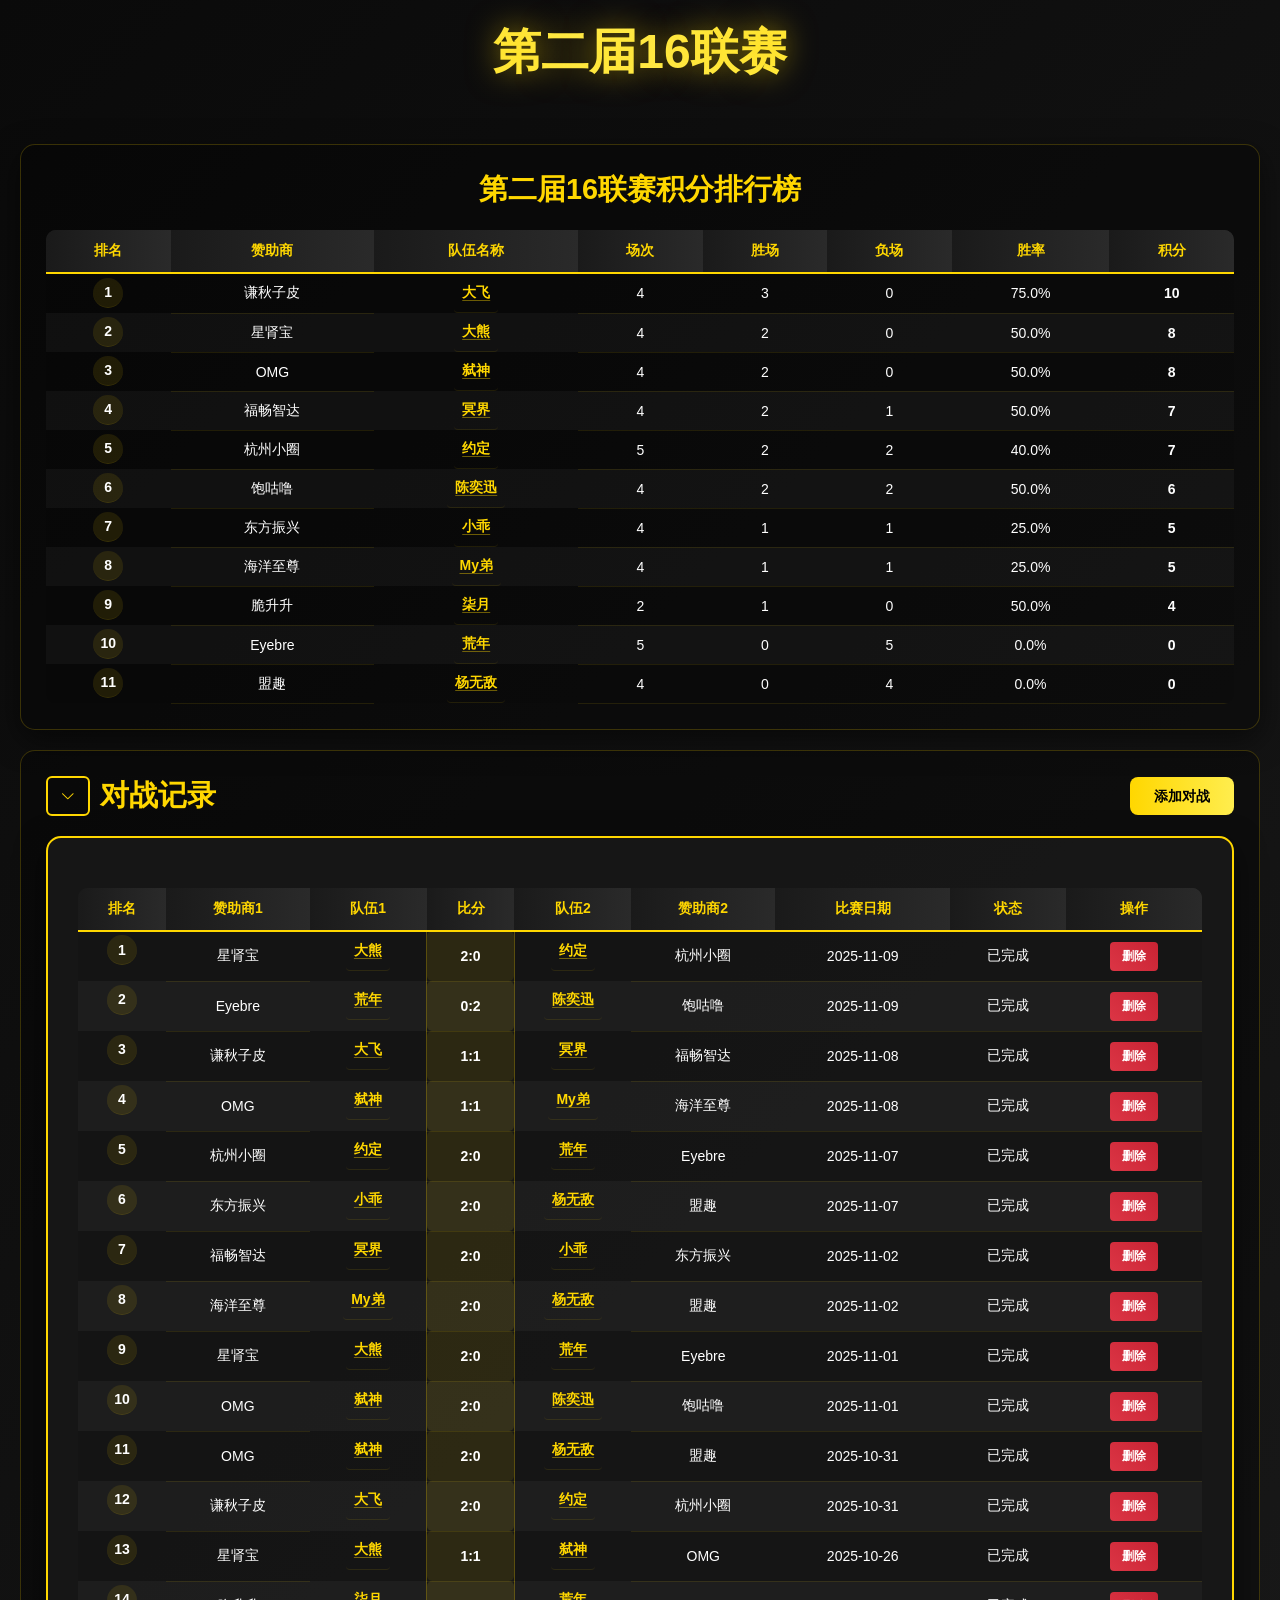
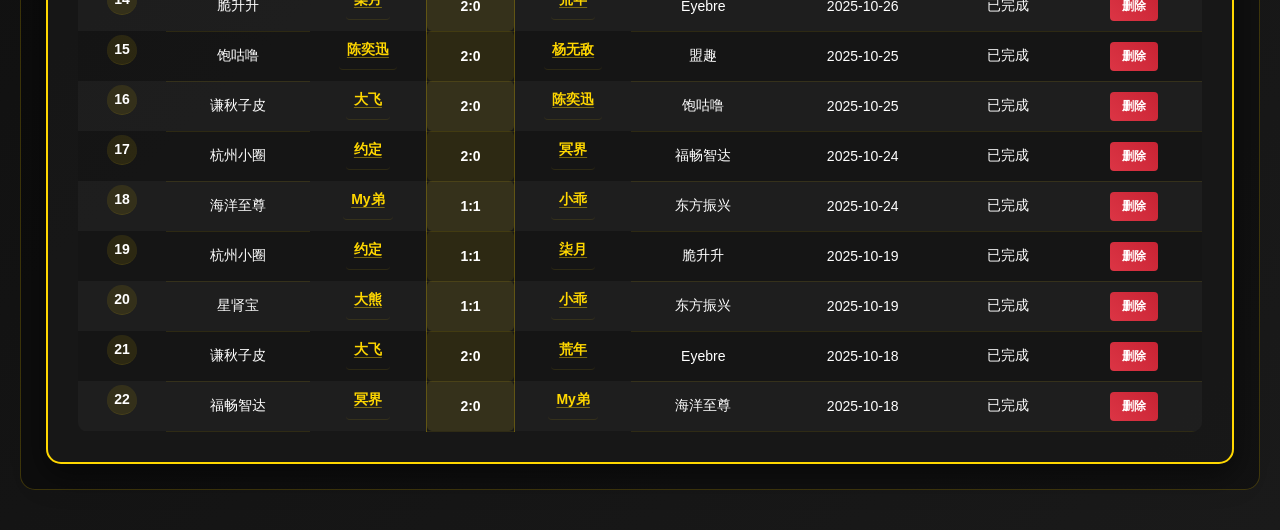
==== commit d70a047a: "修改样式及数据" ====
--- a/index.html
+++ b/index.html
@@ -1 +1 @@
-<!doctype html><html lang=""><head><meta charset="utf-8"><meta http-equiv="X-UA-Compatible" content="IE=edge"><meta name="viewport" content="width=device-width,initial-scale=1"><link rel="icon" href="favicon.ico"><title>16ls</title><script defer="defer" src="static/js/chunk-elementUI-5b6dd47c.f9950a4d.js"></script><script defer="defer" src="static/js/chunk-elementUI-efb96ebb.55782b2c.js"></script><script defer="defer" src="static/js/chunk-elementUI-439af1fa.58a143bc.js"></script><script defer="defer" src="static/js/chunk-elementUI-c08e88ca.f5acb285.js"></script><script defer="defer" src="static/js/chunk-elementUI-5c533fba.81435623.js"></script><script defer="defer" src="static/js/chunk-elementUI-9476ba79.f180ec1f.js"></script><script defer="defer" src="static/js/chunk-vue-1656f0b4.3ae2dc50.js"></script><script defer="defer" src="static/js/chunk-vue-804c8853.796a102e.js"></script><script defer="defer" src="static/js/chunk-vendors-842dc778.1527f61c.js"></script><script defer="defer" src="static/js/chunk-vendors-e3924278.a6a4fa85.js"></script><script defer="defer" src="static/js/chunk-vendors-aacc2dbb.7e978c03.js"></script><script defer="defer" src="static/js/chunk-vendors-bc050c32.fd6172ba.js"></script><script defer="defer" src="static/js/app.e7972cc2.js"></script><link href="static/css/chunk-elementUI-5c533fba.4a6f1ece.css" rel="stylesheet"><link href="static/css/app.108f2b16.css" rel="stylesheet"></head><body><noscript><strong>We're sorry but 16ls doesn't work properly without JavaScript enabled. Please enable it to continue.</strong></noscript><div id="app"></div></body></html>+<!doctype html><html lang=""><head><meta charset="utf-8"><meta http-equiv="X-UA-Compatible" content="IE=edge"><meta name="viewport" content="width=device-width,initial-scale=1"><link rel="icon" href="favicon.ico"><title>16ls</title><script defer="defer" src="static/js/chunk-elementUI-5b6dd47c.f9950a4d.js"></script><script defer="defer" src="static/js/chunk-elementUI-efb96ebb.55782b2c.js"></script><script defer="defer" src="static/js/chunk-elementUI-439af1fa.58a143bc.js"></script><script defer="defer" src="static/js/chunk-elementUI-c08e88ca.f5acb285.js"></script><script defer="defer" src="static/js/chunk-elementUI-5c533fba.81435623.js"></script><script defer="defer" src="static/js/chunk-elementUI-9476ba79.f180ec1f.js"></script><script defer="defer" src="static/js/chunk-vue-1656f0b4.3ae2dc50.js"></script><script defer="defer" src="static/js/chunk-vue-804c8853.796a102e.js"></script><script defer="defer" src="static/js/chunk-vendors-842dc778.1527f61c.js"></script><script defer="defer" src="static/js/chunk-vendors-e3924278.a6a4fa85.js"></script><script defer="defer" src="static/js/chunk-vendors-aacc2dbb.7e978c03.js"></script><script defer="defer" src="static/js/chunk-vendors-bc050c32.fd6172ba.js"></script><script defer="defer" src="static/js/app.66f1f588.js"></script><link href="static/css/chunk-elementUI-5c533fba.4a6f1ece.css" rel="stylesheet"><link href="static/css/app.0a8ff749.css" rel="stylesheet"></head><body><noscript><strong>We're sorry but 16ls doesn't work properly without JavaScript enabled. Please enable it to continue.</strong></noscript><div id="app"></div></body></html>
--- a/static/css/app.0a8ff749.css
+++ b/static/css/app.0a8ff749.css
@@ -0,0 +1 @@
+#app{font-family:Avenir,Helvetica,Arial,sans-serif;-webkit-font-smoothing:antialiased;-moz-osx-font-smoothing:grayscale;color:#2c3e50}#app,*{margin:0;padding:0}*{box-sizing:border-box}body{font-family:Microsoft YaHei,Arial,sans-serif;background:linear-gradient(135deg,#0a0a0a,#1a1a1a);color:#fff;min-height:100vh}.header{background:linear-gradient(90deg,#000,#1a1a1a 50%,#000);padding:20px 0;border-bottom:3px solid gold;box-shadow:0 4px 20px rgba(255,215,0,.3)}.header-content{max-width:1200px;margin:0 auto;justify-content:space-between;padding:0 20px}.header-content,.logo{display:flex;align-items:center}.logo{gap:15px}.logo-icon{width:50px;height:50px;border-radius:50%;display:flex;align-items:center;justify-content:center;font-size:24px;color:#000;box-shadow:0 0 20px rgba(255,215,0,.5)}.logo-icon,.logo-text{background:linear-gradient(45deg,gold,#ffed4e);font-weight:700}.logo-text{font-size:28px;-webkit-background-clip:text;-webkit-text-fill-color:transparent;text-shadow:0 0 10px rgba(255,215,0,.5)}.nav{display:flex;gap:30px;align-items:center}.nav a{color:#fff;text-decoration:none;font-size:16px;transition:color .3s ease}.nav a:hover{color:gold}.download-btn{background:linear-gradient(45deg,gold,#ffed4e);color:#000;padding:12px 24px;border:none;border-radius:25px;font-weight:700;cursor:pointer;transition:all .3s ease;box-shadow:0 4px 15px rgba(255,215,0,.3)}.download-btn:hover{transform:translateY(-2px);box-shadow:0 6px 20px rgba(255,215,0,.5)}.main-content{max-width:1200px;margin:40px auto;padding:0 20px}.page-title{text-align:center;font-size:36px;font-weight:700;margin-bottom:40px;background:linear-gradient(45deg,gold,#ffed4e);-webkit-background-clip:text;-webkit-text-fill-color:transparent;text-shadow:0 0 20px rgba(255,215,0,.3)}.battle-table-container{background:rgba(26,26,26,.8);border-radius:15px;padding:30px;border:2px solid gold;box-shadow:0 10px 30px rgba(0,0,0,.5)}.table-header{justify-content:space-between;margin-bottom:25px}.table-actions,.table-header{display:flex;align-items:center}.table-actions{gap:10px}.table-title{font-size:24px;font-weight:700;color:gold}.add-match-btn{background:linear-gradient(45deg,gold,#ffed4e);color:#000;padding:10px 20px;border:none;border-radius:20px;font-weight:700;cursor:pointer;transition:all .3s ease}.add-match-btn:hover{transform:translateY(-2px);box-shadow:0 5px 15px rgba(255,215,0,.4)}.clear-data-btn{background:linear-gradient(45deg,#f44,#f66);color:#fff;padding:10px 20px;border:none;border-radius:20px;font-weight:700;cursor:pointer;transition:all .3s ease}.clear-data-btn:hover{transform:translateY(-2px);box-shadow:0 5px 15px rgba(255,68,68,.4)}.battle-table{width:100%;border-collapse:collapse;background:rgba(0,0,0,.3);border-radius:10px;overflow:hidden}.battle-table th{background:linear-gradient(90deg,#1a1a1a,#2a2a2a);color:gold;padding:15px;text-align:center;font-weight:700;border-bottom:2px solid gold}.battle-table td{padding:12px 15px;text-align:center;border-bottom:1px solid #333;transition:background-color .3s ease}.battle-table tr:hover{background:rgba(255,215,0,.1)}.battle-table tr:nth-child(2n){background:hsla(0,0%,100%,.05)}.team-name{font-weight:700;color:gold}.clickable-team{cursor:pointer;transition:all .3s ease;padding:5px 10px;border-radius:5px}.clickable-team:hover{background:rgba(255,215,0,.2);transform:scale(1.05)}.ranking-number{font-weight:700;color:gold;text-align:center;background:rgba(255,215,0,.1);border-radius:50%;width:30px;height:30px;display:flex;align-items:center;justify-content:center;margin:0 auto}.sponsor-name{font-weight:700;color:#ffed4e;font-size:14px}.score-input{width:60px;padding:5px;background:rgba(0,0,0,.5);border:1px solid gold;border-radius:5px;color:#fff;text-align:center}.score-input:focus{outline:none;border-color:#ffed4e;box-shadow:0 0 10px rgba(255,215,0,.3)}.score-display{font-weight:700;color:gold;font-size:16px;text-align:center;background:rgba(255,215,0,.1);padding:8px 12px;border-radius:5px;border:1px solid rgba(255,215,0,.3)}.delete-btn{padding:5px 10px;margin:0 2px;border:none;border-radius:5px;cursor:pointer;font-size:12px;transition:all .3s ease;background:#f44;color:#fff}.delete-btn:hover{transform:translateY(-1px);box-shadow:0 3px 10px rgba(0,0,0,.3)}.points-display{font-weight:700;color:gold}.rankings-section{margin-top:40px;background:rgba(26,26,26,.8);border-radius:15px;padding:30px;border:2px solid gold;box-shadow:0 10px 30px rgba(0,0,0,.5)}.rankings-title{font-size:24px;font-weight:700;color:gold;margin-bottom:20px;text-align:center}.rankings-table{width:100%;border-collapse:collapse;background:rgba(0,0,0,.3);border-radius:10px;overflow:hidden}.rankings-table th{background:linear-gradient(90deg,#1a1a1a,#2a2a2a);color:gold;padding:12px;text-align:center;font-weight:700;border-bottom:2px solid gold}.rankings-table td{padding:10px 12px;text-align:center;border-bottom:1px solid #333}.rankings-table tr:nth-child(2n){background:hsla(0,0%,100%,.05)}.rank-1{color:gold;font-weight:700}.rank-2{color:silver;font-weight:700}.rank-3{color:#cd7f32;font-weight:700}.sponsors-section{margin-top:40px;background:rgba(26,26,26,.8);border-radius:15px;padding:30px;border:2px solid gold;box-shadow:0 10px 30px rgba(0,0,0,.5)}.sponsors-title{font-size:24px;font-weight:700;color:gold;margin-bottom:25px;text-align:center}.sponsors-container{display:flex;flex-direction:column;gap:25px}.main-sponsor{background:linear-gradient(135deg,rgba(255,215,0,.1),rgba(255,215,0,.05));border:2px solid gold;border-radius:15px;gap:20px;box-shadow:0 5px 20px rgba(255,215,0,.2)}.main-sponsor,.sponsor-item{padding:20px;display:flex;align-items:center}.sponsor-item{background:rgba(0,0,0,.3);border:1px solid gold;border-radius:10px;text-align:center;transition:all .3s ease;flex-direction:column;gap:15px}.sponsor-item:hover{transform:translateY(-5px);box-shadow:0 10px 25px rgba(255,215,0,.3);border-color:#ffed4e}.sponsor-logo{width:80px;height:80px;border-radius:50%;display:flex;align-items:center;justify-content:center;box-shadow:0 0 20px rgba(255,215,0,.5)}.main-sponsor .sponsor-logo,.sponsor-logo{background:linear-gradient(45deg,gold,#ffed4e)}.main-sponsor .sponsor-logo{width:100px;height:100px;box-shadow:0 0 30px rgba(255,215,0,.7)}.sponsor-text{font-size:18px;font-weight:700;color:#000;text-shadow:0 0 5px hsla(0,0%,100%,.3)}.main-sponsor .sponsor-text{font-size:24px}.sponsor-info h3{color:gold;font-size:18px;font-weight:700;margin-bottom:5px}.main-sponsor .sponsor-info h3{font-size:24px;color:gold}.sponsor-info p{color:#fff;font-size:14px;margin-bottom:5px}.sponsor-type{background:linear-gradient(45deg,gold,#ffed4e);color:#000;padding:5px 15px;border-radius:20px;font-size:12px;font-weight:700;text-transform:uppercase;letter-spacing:1px}.modal{display:none;position:fixed;z-index:1000;left:0;top:0;width:100%;height:100%;background:rgba(0,0,0,.8)}.modal-content{background:linear-gradient(135deg,#1a1a1a,#2a2a2a);margin:10% auto;padding:30px;border:2px solid gold;border-radius:15px;width:80%;max-width:500px;box-shadow:0 10px 30px rgba(0,0,0,.5)}.modal h3{color:gold;text-align:center}.form-group,.modal h3{margin-bottom:20px}.form-group label{display:block;color:gold;margin-bottom:8px;font-weight:600;font-size:15px;text-shadow:0 0 10px rgba(255,215,0,.3)}.form-group input,.form-group select{width:100%;padding:15px 20px;background:linear-gradient(135deg,rgba(0,0,0,.8),rgba(26,26,26,.9));border:2px solid gold;border-radius:12px;color:#fff;font-size:16px;font-weight:500;transition:all .3s cubic-bezier(.4,0,.2,1);appearance:none;-webkit-appearance:none;-moz-appearance:none;background-image:url("data:image/svg+xml;charset=utf-8,%3Csvg xmlns='http://www.w3.org/2000/svg' viewBox='0 0 24 24' fill='none' stroke='gold' stroke-width='3' stroke-linecap='round' stroke-linejoin='round'%3E%3Cpath d='m6 9 6 6 6-6'/%3E%3C/svg%3E");background-repeat:no-repeat;background-position:right 16px center;background-size:20px;padding-right:50px;box-shadow:0 4px 15px rgba(255,215,0,.1)}.form-group input:focus,.form-group select:focus{outline:none;border-color:#ffed4e;box-shadow:0 0 25px rgba(255,215,0,.4),0 8px 25px rgba(0,0,0,.3);background:linear-gradient(135deg,rgba(0,0,0,.9),#1a1a1a);transform:translateY(-2px)}.form-group input:hover,.form-group select:hover{border-color:#ffed4e;background:linear-gradient(135deg,rgba(0,0,0,.9),#1a1a1a);box-shadow:0 6px 20px rgba(255,215,0,.2);transform:translateY(-1px)}.form-group select option{background:linear-gradient(135deg,#1a1a1a,#2a2a2a);color:#fff;padding:15px 20px;border:none;font-size:15px;font-weight:500;margin:2px 0;border-radius:8px;transition:all .2s ease}.form-group select option:hover{background:linear-gradient(135deg,gold,#ffed4e);color:#000;font-weight:600;transform:scale(1.02)}.form-group select option:checked{background:linear-gradient(135deg,gold,#ffed4e);color:#000;font-weight:700;box-shadow:0 2px 8px rgba(255,215,0,.3)}.form-group select option:focus{background:linear-gradient(135deg,gold,#ffed4e);color:#000;outline:none}.form-group select::-webkit-scrollbar{width:8px}.form-group select::-webkit-scrollbar-track{background:rgba(0,0,0,.3);border-radius:4px}.form-group select::-webkit-scrollbar-thumb{background:linear-gradient(135deg,gold,#ffed4e);border-radius:4px}.form-group select::-webkit-scrollbar-thumb:hover{background:linear-gradient(135deg,#ffed4e,gold)}.result-buttons{display:grid;grid-template-columns:repeat(3,1fr);gap:12px;margin-bottom:10px}.result-buttons input[type=radio]{display:none}.result-button{display:flex;flex-direction:column;align-items:center;justify-content:center;padding:16px 12px;background:linear-gradient(135deg,rgba(0,0,0,.6),rgba(26,26,26,.8));border:2px solid gold;border-radius:12px;color:#fff;cursor:pointer;transition:all .3s cubic-bezier(.4,0,.2,1);text-align:center;position:relative;overflow:hidden}.result-button:before{content:"";position:absolute;top:0;left:-100%;width:100%;height:100%;background:linear-gradient(90deg,transparent,rgba(255,215,0,.2),transparent);transition:left .5s ease}.result-button:hover{border-color:#ffed4e;background:linear-gradient(135deg,rgba(255,215,0,.1),rgba(255,237,78,.1));transform:translateY(-2px);box-shadow:0 8px 25px rgba(255,215,0,.3)}.result-button:hover:before{left:100%}.result-buttons input[type=radio]:checked+.result-button{background:linear-gradient(135deg,gold,#ffed4e);color:#000;border-color:#ffed4e;transform:translateY(-2px);box-shadow:0 8px 25px rgba(255,215,0,.5);font-weight:700}.result-text{font-size:14px!important;font-weight:500!important;margin-bottom:6px!important;line-height:1.2!important;display:block!important}.result-score{font-size:18px!important;font-weight:700!important;background:rgba(0,0,0,.2)!important;padding:6px 10px!important;border-radius:8px!important;min-width:50px!important;line-height:1!important;display:block!important}.result-buttons input[type=radio]:checked+.result-button .result-score{background:rgba(0,0,0,.3)}.result-buttons input[type=radio]:checked+.result-button .result-text{font-weight:700}.form-group input[type=date]{width:100%;padding:15px 20px;background:linear-gradient(135deg,rgba(0,0,0,.8),rgba(26,26,26,.9));border:2px solid gold;border-radius:12px;color:#fff;font-size:16px;font-weight:500;transition:all .3s cubic-bezier(.4,0,.2,1);box-shadow:0 4px 15px rgba(255,215,0,.1)}.form-group input[type=date]:focus{outline:none;box-shadow:0 0 25px rgba(255,215,0,.4),0 8px 25px rgba(0,0,0,.3);transform:translateY(-2px)}.form-group input[type=date]:focus,.form-group input[type=date]:hover{border-color:#ffed4e;background:linear-gradient(135deg,rgba(0,0,0,.9),#1a1a1a)}.form-group input[type=date]:hover{box-shadow:0 6px 20px rgba(255,215,0,.2);transform:translateY(-1px)}.form-group input[type=date]::-webkit-calendar-picker-indicator{background:url("data:image/svg+xml;charset=utf-8,%3Csvg xmlns='http://www.w3.org/2000/svg' viewBox='0 0 24 24' fill='none' stroke='gold' stroke-width='2' stroke-linecap='round' stroke-linejoin='round'%3E%3Crect x='3' y='4' width='18' height='18' rx='2' ry='2'/%3E%3Cpath d='M16 2v4M8 2v4M3 10h18'/%3E%3C/svg%3E") no-repeat 50%;background-size:20px;cursor:pointer;opacity:.8;-webkit-transition:opacity .3s ease;transition:opacity .3s ease}.form-group input[type=date]::-webkit-calendar-picker-indicator:hover{opacity:1}.form-group input[type=date]::-moz-calendar-picker-indicator{background:url("data:image/svg+xml;charset=utf-8,%3Csvg xmlns='http://www.w3.org/2000/svg' viewBox='0 0 24 24' fill='none' stroke='gold' stroke-width='2' stroke-linecap='round' stroke-linejoin='round'%3E%3Crect x='3' y='4' width='18' height='18' rx='2' ry='2'/%3E%3Cpath d='M16 2v4M8 2v4M3 10h18'/%3E%3C/svg%3E") no-repeat 50%;background-size:20px;cursor:pointer;opacity:.8;-moz-transition:opacity .3s ease;transition:opacity .3s ease}.form-group input[type=date]::-moz-calendar-picker-indicator:hover{opacity:1}.form-hint{display:block;color:#ffed4e;font-size:13px;margin-top:8px;font-style:italic;opacity:.9;padding:8px 12px;background:rgba(255,215,0,.1);border-radius:6px;border-left:3px solid gold}.match-status{margin-top:5px;padding:8px 12px;border-radius:5px;font-size:12px;font-weight:700;text-align:center;transition:all .3s ease}.match-status.warning{background:rgba(255,193,7,.2);border:1px solid #ffc107;color:#ffc107}.match-status.success{background:rgba(40,167,69,.2);border:1px solid #28a745;color:#28a745}.match-status.hidden{display:none}.modal-buttons{display:flex;gap:10px;justify-content:center;margin-top:20px}.btn{padding:10px 20px;border:none;border-radius:5px;cursor:pointer;font-weight:700;transition:all .3s ease}.btn-primary{background:gold;color:#000}.btn-secondary{background:#666;color:#fff}.btn:hover{transform:translateY(-2px);box-shadow:0 5px 15px rgba(0,0,0,.3)}.close{color:gold;float:right;font-size:28px;font-weight:700;cursor:pointer}.close:hover{color:#ffed4e}.team-details-modal{max-width:800px;max-height:80vh;overflow-y:auto}.team-details-header{text-align:center;margin-bottom:20px;padding-bottom:15px;border-bottom:2px solid gold}.team-details-header h3{color:gold;font-size:24px;margin-bottom:15px}.team-stats-summary{display:grid;grid-template-columns:repeat(auto-fit,minmax(120px,1fr));gap:15px}.stat-item{background:rgba(0,0,0,.3);padding:10px;border-radius:8px;text-align:center;border:1px solid gold}.stat-label{display:block;color:#ffed4e;font-size:12px;margin-bottom:5px}.stat-value{display:block;color:gold;font-size:18px;font-weight:700}.team-matches-list h4{color:gold;margin-bottom:15px;text-align:center}.matches-table{display:flex;flex-direction:column;gap:10px}.match-item{display:grid;grid-template-columns:1fr 2fr 1fr 1fr;gap:15px;padding:12px;border-radius:8px;align-items:center;transition:all .3s ease}.match-item.win{background:rgba(40,167,69,.2);border:1px solid #28a745}.match-item.loss{background:rgba(220,53,69,.2);border:1px solid #dc3545}.match-item.draw{background:rgba(255,193,7,.2);border:1px solid #ffc107}.match-date{color:#fff;font-size:14px}.match-opponent{color:gold;font-weight:700}.match-score{color:#fff}.match-result,.match-score{font-weight:700;text-align:center}.match-result{padding:4px 8px;border-radius:4px}.match-item.win .match-result{background:#28a745;color:#fff}.match-item.loss .match-result{background:#dc3545;color:#fff}.match-item.draw .match-result{background:#ffc107;color:#000}.no-matches{text-align:center;color:#666;font-style:italic;padding:20px}@media (max-width:768px){.header-content{gap:20px}.header-content,.nav{flex-direction:column}.nav{gap:15px}.battle-table,.rankings-table{font-size:14px}.battle-table td,.battle-table th,.rankings-table td,.rankings-table th{padding:8px 5px}.main-sponsor{flex-direction:column;text-align:center}.sponsor-logo{width:60px;height:60px}.main-sponsor .sponsor-logo{width:80px;height:80px}.sponsor-text{font-size:16px}.main-sponsor .sponsor-text{font-size:20px}.team-details-modal{max-width:95%;margin:5% auto}.team-stats-summary{grid-template-columns:repeat(2,1fr)}.match-item{grid-template-columns:1fr;gap:8px;text-align:center}.match-date,.match-opponent,.match-result,.match-score{padding:4px}.result-buttons{grid-template-columns:1fr;gap:8px}.result-button{padding:12px 8px}.result-text{font-size:13px;margin-bottom:4px}.result-score{font-size:16px;padding:4px 8px;min-width:45px}}.home[data-v-6aec1997]{min-height:100vh;background:linear-gradient(135deg,#0a0a0a,#1a1a1a);color:#fff}.page-header[data-v-6aec1997]{text-align:center;padding:20px 0}.page-title[data-v-6aec1997]{font-size:3rem;font-weight:700;margin:0;background:linear-gradient(45deg,gold,#ffed4e,gold);-webkit-background-clip:text;background-clip:text;-webkit-text-fill-color:transparent;text-shadow:0 0 30px rgba(255,215,0,.5)}.main-content[data-v-6aec1997]{max-width:1400px;margin:0 auto;padding:20px;padding-top:0}.battle-section[data-v-6aec1997],.rankings-section[data-v-6aec1997]{margin-bottom:20px;background:rgba(0,0,0,.3);border-radius:15px;padding:25px;border:1px solid rgba(255,215,0,.2)}.section-header[data-v-6aec1997]{display:flex;justify-content:space-between;align-items:center;margin-bottom:20px}.title-with-collapse[data-v-6aec1997]{display:flex;align-items:center;gap:10px}.collapse-btn[data-v-6aec1997]{background:transparent!important;border:2px solid gold!important;color:gold!important;padding:8px 12px!important;border-radius:6px!important;transition:all .3s ease!important;min-width:40px!important;height:40px!important;cursor:pointer;display:flex;align-items:center;justify-content:center}.collapse-btn[data-v-6aec1997]:hover{background:rgba(255,215,0,.1)!important;transform:scale(1.05)}.collapse-btn i[data-v-6aec1997]{font-size:16px;transition:transform .3s ease}.collapse-btn.collapsed i[data-v-6aec1997]{transform:rotate(-90deg)}.rankings-title[data-v-6aec1997],.section-title[data-v-6aec1997]{font-size:1.8rem;color:gold;margin:0;font-weight:700}.add-match-btn[data-v-6aec1997]{background:linear-gradient(90deg,gold,#ffed4e)!important;color:#000!important;border:none!important;font-weight:700!important;padding:12px 24px!important;border-radius:8px!important;transition:all .3s ease!important}.add-match-btn[data-v-6aec1997]:hover{transform:translateY(-2px)!important;box-shadow:0 8px 25px rgba(255,215,0,.4)!important}.delete-btn[data-v-6aec1997]{background:linear-gradient(45deg,#dc3545,#c82333)!important;color:#fff!important;font-weight:700!important;padding:6px 12px!important;border-radius:4px!important;transition:all .3s ease!important}.delete-btn[data-v-6aec1997]:hover{transform:translateY(-1px)!important;box-shadow:0 4px 15px rgba(220,53,69,.4)!important}.submit-btn[data-v-6aec1997]{background:linear-gradient(45deg,#28a745,#20c997)!important;color:#fff!important;border:none!important;font-weight:700!important;padding:12px 24px!important;border-radius:8px!important;transition:all .3s ease!important}.submit-btn[data-v-6aec1997]:hover{transform:translateY(-2px)!important;box-shadow:0 8px 25px rgba(40,167,69,.4)!important}.cancel-btn[data-v-6aec1997]{background:linear-gradient(45deg,#6c757d,#5a6268)!important;color:#fff!important;border:none!important;font-weight:700!important;padding:12px 24px!important;border-radius:8px!important;transition:all .3s ease!important}.cancel-btn[data-v-6aec1997]:hover{transform:translateY(-2px)!important;box-shadow:0 8px 25px hsla(208,7%,46%,.4)!important}.battle-table-container[data-v-6aec1997],.rankings-table-container[data-v-6aec1997]{overflow-x:auto}.battle-table[data-v-6aec1997],.rankings-table[data-v-6aec1997]{width:100%;border-collapse:collapse;background:transparent;margin-top:20px}.battle-table thead[data-v-6aec1997],.rankings-table thead[data-v-6aec1997]{background:linear-gradient(90deg,#1a1a1a,#2a2a2a)}.battle-table thead th[data-v-6aec1997],.rankings-table thead th[data-v-6aec1997]{background:linear-gradient(90deg,#1a1a1a,#2a2a2a);color:gold;border-bottom:2px solid gold;padding:12px 8px;text-align:center;font-weight:700;font-size:14px}.battle-table tbody tr[data-v-6aec1997],.rankings-table tbody tr[data-v-6aec1997]{transition:background-color .3s ease}.battle-table tbody tr[data-v-6aec1997]:hover,.rankings-table tbody tr[data-v-6aec1997]:hover{background:rgba(255,215,0,.08)}.battle-table tbody tr[data-v-6aec1997]:nth-child(2n),.rankings-table tbody tr[data-v-6aec1997]:nth-child(2n){background:hsla(0,0%,100%,.03)}.battle-table tbody tr[data-v-6aec1997]:nth-child(odd),.rankings-table tbody tr[data-v-6aec1997]:nth-child(odd){background:rgba(0,0,0,.1)}.battle-table tbody td[data-v-6aec1997],.rankings-table tbody td[data-v-6aec1997]{color:#fff;border-bottom:1px solid rgba(255,215,0,.1);padding:10px 8px;text-align:center;font-size:14px}.ranking-number[data-v-6aec1997]{font-weight:700;color:gold;font-size:1.1rem}.sponsor-name[data-v-6aec1997]{color:#ffed4e;font-weight:500}.team-name[data-v-6aec1997]{color:gold!important;font-weight:700;cursor:pointer;transition:all .3s ease;position:relative;display:block;margin:0 auto;padding:4px 8px;border-radius:4px;text-decoration:underline;text-decoration-color:rgba(255,215,0,.4);text-underline-offset:3px;text-decoration-thickness:1px;text-align:center;width:-moz-fit-content;width:fit-content}.team-name[data-v-6aec1997]:hover{color:gold;text-decoration-color:gold;background:rgba(255,215,0,.1);transform:translateY(-1px);text-shadow:0 0 8px rgba(255,215,0,.6);box-shadow:0 2px 8px rgba(255,215,0,.2)}.team-name[data-v-6aec1997]:active{transform:translateY(0);box-shadow:0 1px 4px rgba(255,215,0,.3)}.score-display[data-v-6aec1997]{font-weight:700;color:gold;font-size:1.1rem;cursor:pointer}.points-display[data-v-6aec1997]{font-weight:700;color:gold;font-size:1.2rem}.match-dialog[data-v-6aec1997] .el-dialog{background:linear-gradient(135deg,#1a1a1a,#2a2a2a)!important;border:2px solid gold!important;border-radius:15px!important}.match-dialog[data-v-6aec1997] .el-dialog__header{background:linear-gradient(90deg,#1a1a1a,#2a2a2a)!important;border-bottom:2px solid gold!important;border-radius:13px 13px 0 0!important}.match-dialog[data-v-6aec1997] .el-dialog__header .el-dialog__title{color:gold!important;font-weight:700!important}.match-dialog[data-v-6aec1997] .el-dialog__body{background:transparent!important;padding:0!important}.match-dialog[data-v-6aec1997] .el-dialog__footer{background:transparent!important;border-top:1px solid rgba(255,215,0,.2)!important;padding:20px 30px!important}[data-v-6aec1997] .el-dialog{margin-top:100px!important}.team-details-dialog[data-v-6aec1997] .el-dialog{background:linear-gradient(135deg,#1a1a1a,#2a2a2a)!important;border:2px solid gold!important;border-radius:15px!important}.team-details-dialog[data-v-6aec1997] .el-dialog__header{background:linear-gradient(90deg,#1a1a1a,#2a2a2a)!important;border-bottom:2px solid gold!important;border-radius:13px 13px 0 0!important}.team-details-dialog[data-v-6aec1997] .el-dialog__header .el-dialog__title{color:gold!important;font-weight:700!important}.team-details-dialog[data-v-6aec1997] .el-dialog__body{background:transparent!important;padding:0!important}.team-details-dialog[data-v-6aec1997] .el-dialog__footer{background:transparent!important;border-top:1px solid rgba(255,215,0,.2)!important;padding:20px 30px!important}.team-details-dialog[data-v-6aec1997]{margin-top:0!important}.team-details-dialog[data-v-6aec1997] .el-dialog{box-shadow:0 10px 40px rgba(0,0,0,.8)!important}.team-details-dialog[data-v-6aec1997] .el-dialog__header{padding:20px 30px!important}.team-details-dialog[data-v-6aec1997] .el-dialog__header .el-dialog__title{font-size:1.4rem!important;text-shadow:0 0 10px rgba(255,215,0,.5)!important}.team-details-dialog[data-v-6aec1997] .el-dialog__header .el-dialog__close{color:#fff!important;font-size:1.2rem!important}.team-details-dialog[data-v-6aec1997] .el-dialog__header .el-dialog__close:hover{color:gold!important}.team-details-dialog[data-v-6aec1997] .el-dialog__body{max-height:70vh;overflow-y:auto}.result-selector[data-v-6aec1997]{display:flex;gap:15px;justify-content:center;margin-top:10px}.result-option[data-v-6aec1997]{display:flex;align-items:center;gap:8px;padding:12px 20px;border:2px solid rgba(255,215,0,.3);border-radius:8px;cursor:pointer;transition:all .3s ease;background:rgba(0,0,0,.2)}.result-option[data-v-6aec1997]:hover{border-color:gold;background:rgba(255,215,0,.1)}.result-option.active[data-v-6aec1997]{border-color:gold;background:rgba(255,215,0,.2);color:gold}.result-option .vs-text[data-v-6aec1997]{font-weight:700;color:gold}[data-v-6aec1997] .el-form-item__label{color:gold!important;font-weight:600!important}[data-v-6aec1997] .el-date-editor,[data-v-6aec1997] .el-select{width:100%!important}[data-v-6aec1997] .el-date-editor .el-input__inner,[data-v-6aec1997] .el-select .el-input__inner{background:linear-gradient(135deg,rgba(0,0,0,.8),rgba(26,26,26,.9))!important;border:2px solid gold!important;color:#fff!important}[data-v-6aec1997] .el-date-editor .el-input__inner:focus,[data-v-6aec1997] .el-select .el-input__inner:focus{border-color:#ffed4e!important;box-shadow:0 0 25px rgba(255,215,0,.4)!important}.team-details[data-v-6aec1997]{color:#fff;line-height:1.6;padding:20px}.team-details h3[data-v-6aec1997]{color:gold;margin-bottom:25px;font-size:2rem;text-align:center;border-bottom:3px solid gold;padding-bottom:15px;text-shadow:0 0 15px rgba(255,215,0,.6);background:linear-gradient(45deg,gold,#ffed4e,gold);-webkit-background-clip:text;background-clip:text;-webkit-text-fill-color:transparent}.team-details .team-details-content[data-v-6aec1997]{display:flex;flex-wrap:wrap;justify-content:space-between}.team-details .detail-item[data-v-6aec1997]{display:flex;width:30%;justify-content:space-between;align-items:center;margin:12px 0;padding:10px 16px;background:linear-gradient(135deg,rgba(0,0,0,.4),rgba(26,26,26,.6));border-radius:8px;border:1px solid rgba(255,215,0,.2);transition:all .3s ease;box-shadow:0 3px 10px rgba(0,0,0,.3)}.team-details .detail-item[data-v-6aec1997]:hover{background:linear-gradient(135deg,rgba(255,215,0,.1),rgba(255,215,0,.05));border-color:gold;transform:translateX(5px);box-shadow:0 4px 15px rgba(255,215,0,.2)}.team-details .detail-item .label[data-v-6aec1997]{color:#ffed4e;font-weight:700;font-size:1rem;text-shadow:0 0 6px rgba(255,237,78,.5)}.team-details .detail-item .value[data-v-6aec1997]{color:#fff;font-size:1.1rem;font-weight:600;text-shadow:0 0 4px hsla(0,0%,100%,.3)}.team-details .points-highlight[data-v-6aec1997]{background:linear-gradient(135deg,rgba(255,215,0,.1),rgba(255,215,0,.05))!important;border:2px solid gold!important;box-shadow:0 6px 25px rgba(255,215,0,.3)!important}.team-details .points-highlight .value[data-v-6aec1997]{color:gold;font-size:1.5rem;font-weight:700;text-shadow:0 0 12px rgba(255,215,0,.8)}.team-details .team-matches-section[data-v-6aec1997]{margin-top:30px;padding-top:20px;border-top:2px solid rgba(255,215,0,.3)}.team-details .team-matches-section h4[data-v-6aec1997]{color:gold;font-size:1.4rem;margin-bottom:20px;text-align:center;text-shadow:0 0 10px rgba(255,215,0,.5);background:linear-gradient(45deg,gold,#ffed4e,gold);-webkit-background-clip:text;background-clip:text;-webkit-text-fill-color:transparent}.team-details .team-matches-section .matches-list[data-v-6aec1997]{max-height:500px;overflow-y:auto;overflow-x:hidden;padding-right:5px}.team-details .team-matches-section .matches-list[data-v-6aec1997]::-webkit-scrollbar{width:6px}.team-details .team-matches-section .matches-list[data-v-6aec1997]::-webkit-scrollbar-track{background:rgba(0,0,0,.2);border-radius:3px}.team-details .team-matches-section .matches-list[data-v-6aec1997]::-webkit-scrollbar-thumb{background:gold;border-radius:3px}.team-details .team-matches-section .match-record[data-v-6aec1997]{display:flex;align-items:center;padding:10px 12px;margin:8px 0;background:linear-gradient(135deg,rgba(0,0,0,.3),rgba(26,26,26,.5));border-radius:8px;border:1px solid rgba(255,215,0,.1);transition:all .3s ease;box-shadow:0 3px 10px rgba(0,0,0,.2)}.team-details .team-matches-section .match-record[data-v-6aec1997]:hover{background:linear-gradient(135deg,rgba(255,215,0,.1),rgba(255,215,0,.05));border-color:gold;box-shadow:0 5px 15px rgba(255,215,0,.2)}.team-details .team-matches-section .match-record .match-index[data-v-6aec1997]{color:gold;font-weight:700;font-size:1.2rem;min-width:35px;text-align:center;text-shadow:0 0 8px rgba(255,215,0,.5)}.team-details .team-matches-section .match-record .match-info[data-v-6aec1997]{flex:1;display:flex;justify-content:space-between;align-items:center;margin:0 12px}.team-details .team-matches-section .match-record .match-info .opponent-info[data-v-6aec1997]{display:flex;flex-direction:column;align-items:flex-start}.team-details .team-matches-section .match-record .match-info .opponent-info .opponent-sponsor[data-v-6aec1997]{color:#ffed4e;font-size:.95rem;font-weight:500;text-shadow:0 0 5px rgba(255,237,78,.3)}.team-details .team-matches-section .match-record .match-info .opponent-info .opponent-name[data-v-6aec1997]{color:#fff;font-size:1.1rem;font-weight:700;text-shadow:0 0 3px hsla(0,0%,100%,.2)}.team-details .team-matches-section .match-record .match-info .match-result[data-v-6aec1997]{display:flex;flex-direction:column;align-items:center}.team-details .team-matches-section .match-record .match-info .match-result .score[data-v-6aec1997]{color:gold;font-size:1.3rem;font-weight:700;margin-bottom:5px;text-shadow:0 0 8px rgba(255,215,0,.5)}.team-details .team-matches-section .match-record .match-info .match-result .result[data-v-6aec1997]{font-size:.95rem;font-weight:700;padding:3px 10px;border-radius:6px}.team-details .team-matches-section .match-record .match-info .match-result .result.win[data-v-6aec1997]{color:#28a745;background:rgba(40,167,69,.2);border:1px solid rgba(40,167,69,.3)}.team-details .team-matches-section .match-record .match-info .match-result .result.lose[data-v-6aec1997]{color:#dc3545;background:rgba(220,53,69,.2);border:1px solid rgba(220,53,69,.3)}.team-details .team-matches-section .match-record .match-info .match-result .result.draw[data-v-6aec1997]{color:#ffc107;background:rgba(255,193,7,.2);border:1px solid rgba(255,193,7,.3)}.team-details .team-matches-section .match-record .match-date[data-v-6aec1997]{color:#ccc;font-size:.95rem;min-width:70px;text-align:center;text-shadow:0 0 3px hsla(0,0%,80%,.3)}.team-details .team-matches-section .no-matches[data-v-6aec1997]{text-align:center;color:#888;font-style:italic;padding:30px 20px;font-size:1.1rem;background:rgba(0,0,0,.2);border-radius:10px;border:1px dashed rgba(255,215,0,.2)}
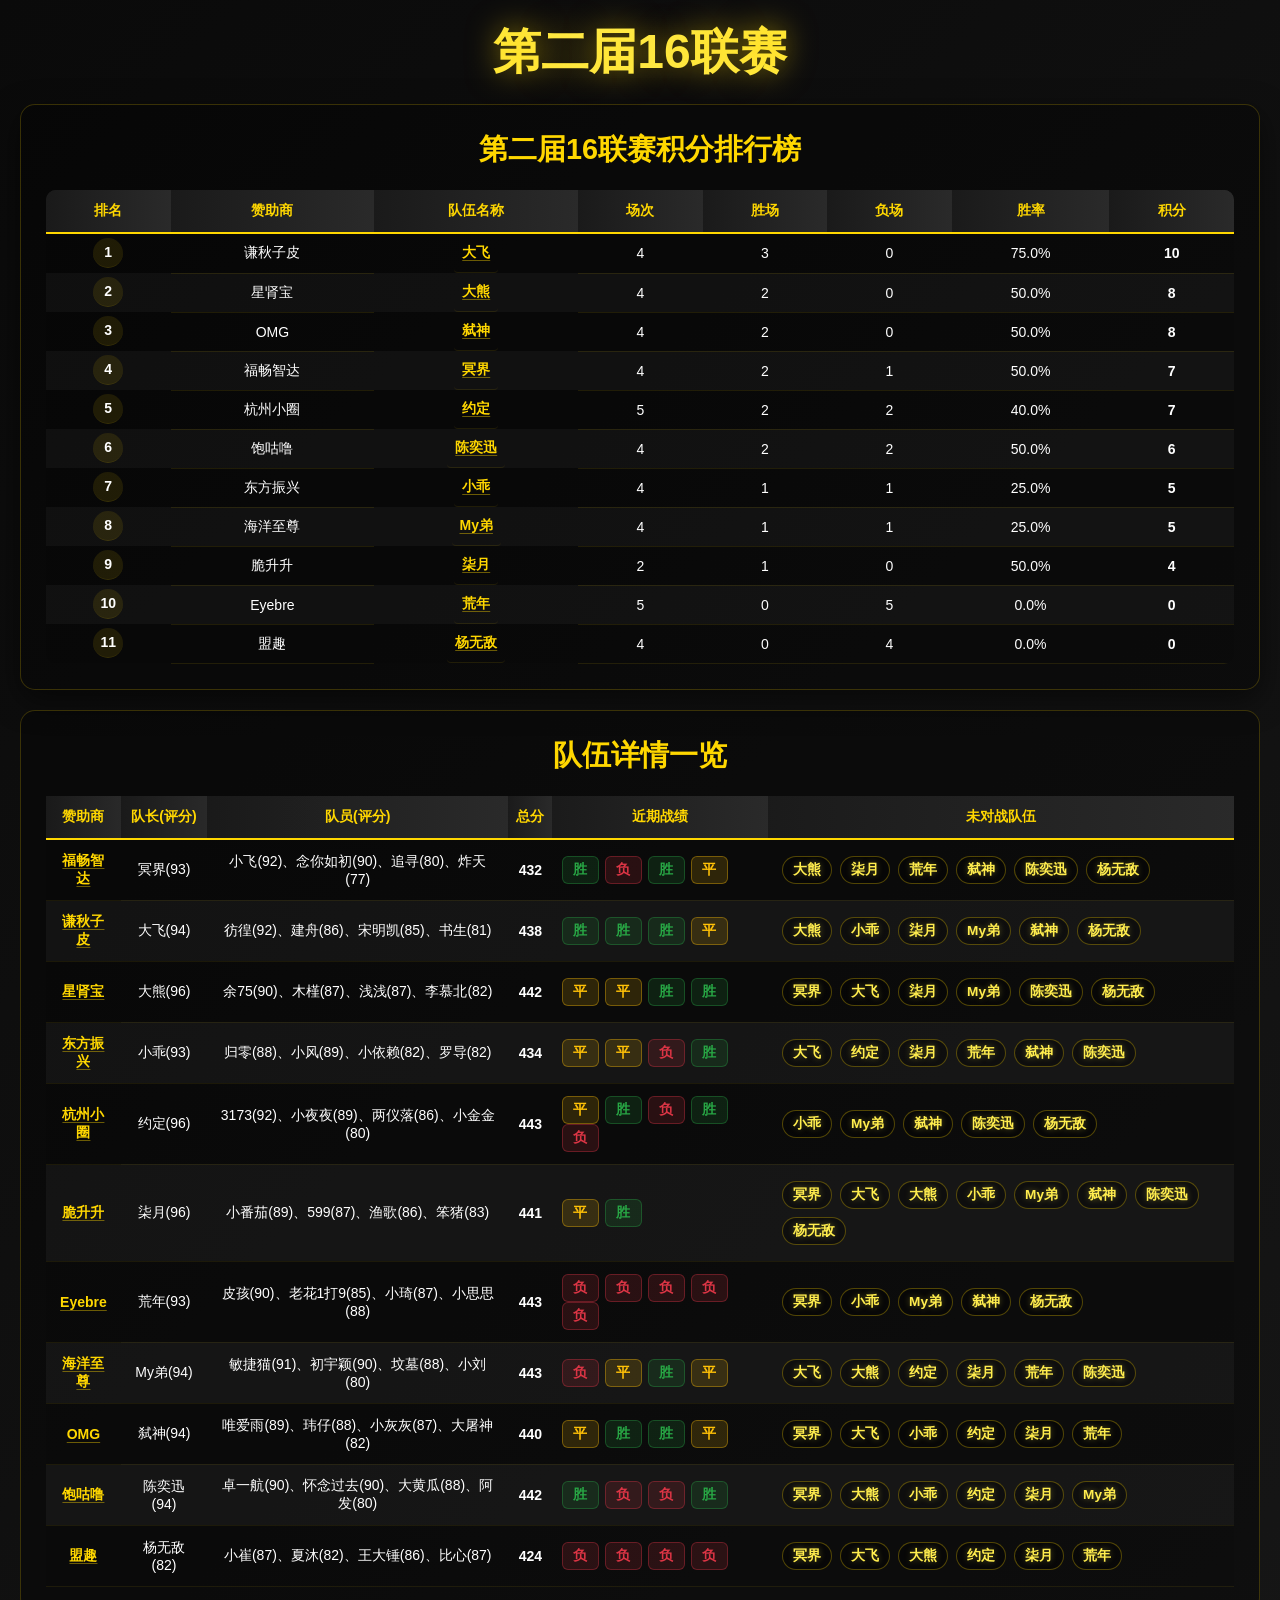
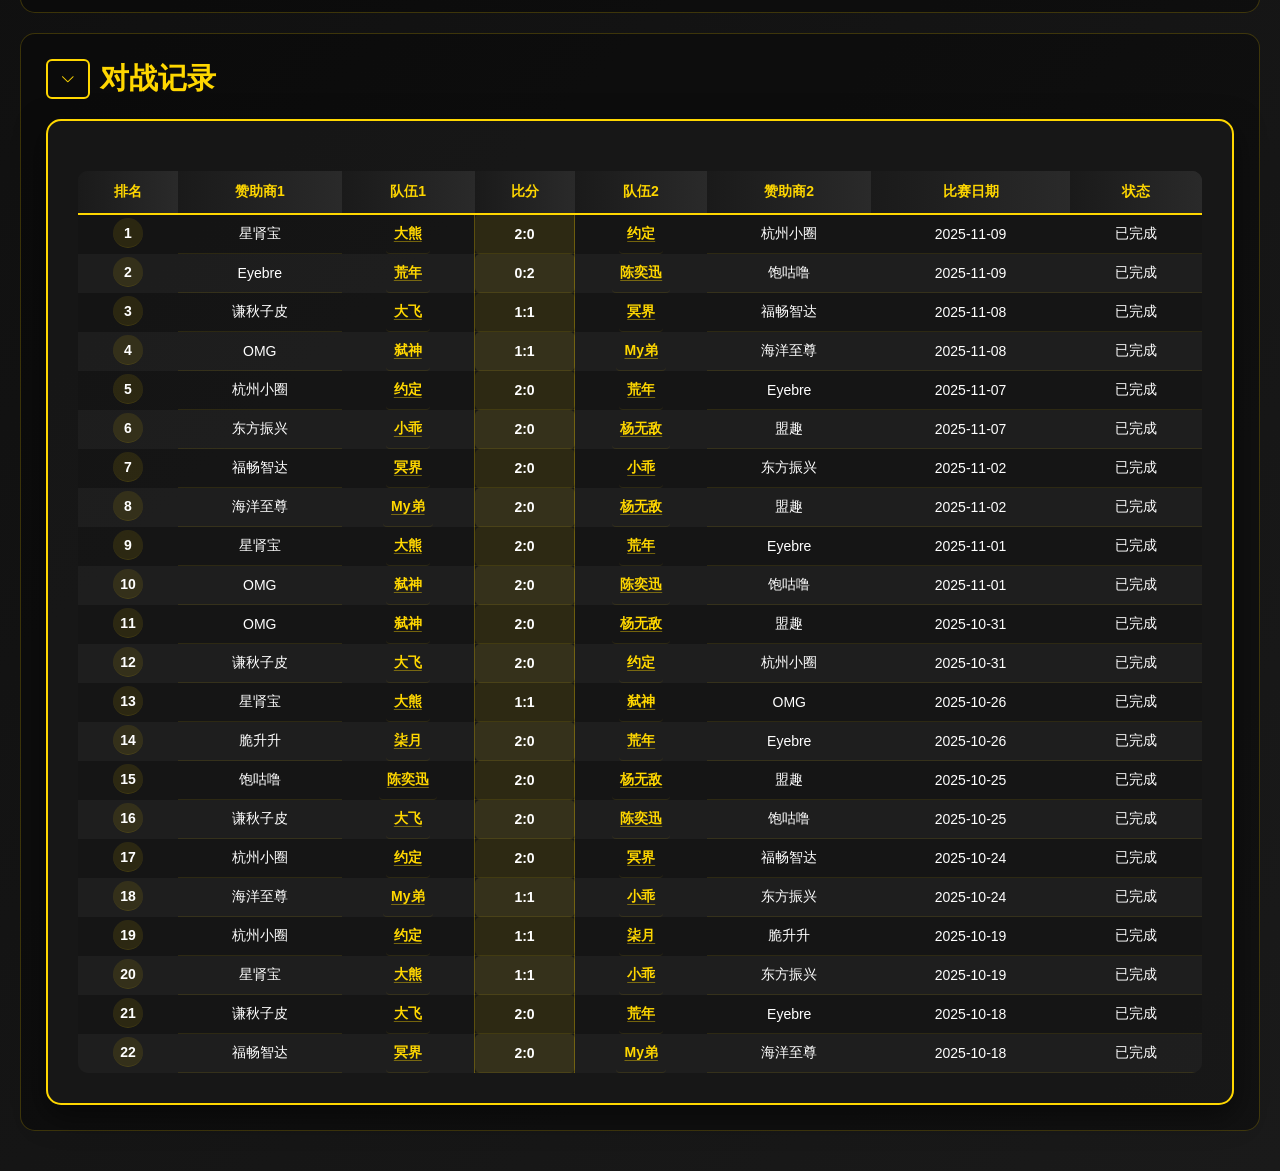
==== commit d64ed020: "feat：新增队伍详情" ====
--- a/index.html
+++ b/index.html
@@ -1 +1 @@
-<!doctype html><html lang=""><head><meta charset="utf-8"><meta http-equiv="X-UA-Compatible" content="IE=edge"><meta name="viewport" content="width=device-width,initial-scale=1"><link rel="icon" href="favicon.ico"><title>16ls</title><script defer="defer" src="static/js/chunk-elementUI-5b6dd47c.f9950a4d.js"></script><script defer="defer" src="static/js/chunk-elementUI-efb96ebb.55782b2c.js"></script><script defer="defer" src="static/js/chunk-elementUI-439af1fa.58a143bc.js"></script><script defer="defer" src="static/js/chunk-elementUI-c08e88ca.f5acb285.js"></script><script defer="defer" src="static/js/chunk-elementUI-5c533fba.81435623.js"></script><script defer="defer" src="static/js/chunk-elementUI-9476ba79.f180ec1f.js"></script><script defer="defer" src="static/js/chunk-vue-1656f0b4.3ae2dc50.js"></script><script defer="defer" src="static/js/chunk-vue-804c8853.796a102e.js"></script><script defer="defer" src="static/js/chunk-vendors-842dc778.1527f61c.js"></script><script defer="defer" src="static/js/chunk-vendors-e3924278.a6a4fa85.js"></script><script defer="defer" src="static/js/chunk-vendors-aacc2dbb.7e978c03.js"></script><script defer="defer" src="static/js/chunk-vendors-bc050c32.fd6172ba.js"></script><script defer="defer" src="static/js/app.66f1f588.js"></script><link href="static/css/chunk-elementUI-5c533fba.4a6f1ece.css" rel="stylesheet"><link href="static/css/app.0a8ff749.css" rel="stylesheet"></head><body><noscript><strong>We're sorry but 16ls doesn't work properly without JavaScript enabled. Please enable it to continue.</strong></noscript><div id="app"></div></body></html>+<!doctype html><html lang=""><head><meta charset="utf-8"><meta http-equiv="X-UA-Compatible" content="IE=edge"><meta name="viewport" content="width=device-width,initial-scale=1"><link rel="icon" href="favicon.ico"><title>16ls</title><script defer="defer" src="static/js/chunk-elementUI-5b6dd47c.f9950a4d.js"></script><script defer="defer" src="static/js/chunk-elementUI-efb96ebb.55782b2c.js"></script><script defer="defer" src="static/js/chunk-elementUI-439af1fa.58a143bc.js"></script><script defer="defer" src="static/js/chunk-elementUI-c08e88ca.f5acb285.js"></script><script defer="defer" src="static/js/chunk-elementUI-5c533fba.81435623.js"></script><script defer="defer" src="static/js/chunk-elementUI-9476ba79.f180ec1f.js"></script><script defer="defer" src="static/js/chunk-vue-1656f0b4.3ae2dc50.js"></script><script defer="defer" src="static/js/chunk-vue-804c8853.796a102e.js"></script><script defer="defer" src="static/js/chunk-vendors-842dc778.1527f61c.js"></script><script defer="defer" src="static/js/chunk-vendors-e3924278.a6a4fa85.js"></script><script defer="defer" src="static/js/chunk-vendors-aacc2dbb.7e978c03.js"></script><script defer="defer" src="static/js/chunk-vendors-bc050c32.fd6172ba.js"></script><script defer="defer" src="static/js/app.34214e04.js"></script><link href="static/css/chunk-elementUI-5c533fba.4a6f1ece.css" rel="stylesheet"><link href="static/css/app.6b51ceb4.css" rel="stylesheet"></head><body><noscript><strong>We're sorry but 16ls doesn't work properly without JavaScript enabled. Please enable it to continue.</strong></noscript><div id="app"></div></body></html>
--- a/static/css/app.6b51ceb4.css
+++ b/static/css/app.6b51ceb4.css
@@ -0,0 +1 @@
+#app{font-family:Avenir,Helvetica,Arial,sans-serif;-webkit-font-smoothing:antialiased;-moz-osx-font-smoothing:grayscale;color:#2c3e50}#app,*{margin:0;padding:0}*{box-sizing:border-box}body{font-family:Microsoft YaHei,Arial,sans-serif;background:linear-gradient(135deg,#0a0a0a,#1a1a1a);color:#fff;min-height:100vh}.header{background:linear-gradient(90deg,#000,#1a1a1a 50%,#000);padding:20px 0;border-bottom:3px solid gold;box-shadow:0 4px 20px rgba(255,215,0,.3)}.header-content{max-width:1200px;margin:0 auto;justify-content:space-between;padding:0 20px}.header-content,.logo{display:flex;align-items:center}.logo{gap:15px}.logo-icon{width:50px;height:50px;border-radius:50%;display:flex;align-items:center;justify-content:center;font-size:24px;color:#000;box-shadow:0 0 20px rgba(255,215,0,.5)}.logo-icon,.logo-text{background:linear-gradient(45deg,gold,#ffed4e);font-weight:700}.logo-text{font-size:28px;-webkit-background-clip:text;-webkit-text-fill-color:transparent;text-shadow:0 0 10px rgba(255,215,0,.5)}.nav{display:flex;gap:30px;align-items:center}.nav a{color:#fff;text-decoration:none;font-size:16px;transition:color .3s ease}.nav a:hover{color:gold}.download-btn{background:linear-gradient(45deg,gold,#ffed4e);color:#000;padding:12px 24px;border:none;border-radius:25px;font-weight:700;cursor:pointer;transition:all .3s ease;box-shadow:0 4px 15px rgba(255,215,0,.3)}.download-btn:hover{transform:translateY(-2px);box-shadow:0 6px 20px rgba(255,215,0,.5)}.main-content{max-width:1200px;margin:40px auto;padding:0 20px}.page-title{text-align:center;font-size:36px;font-weight:700;margin-bottom:40px;background:linear-gradient(45deg,gold,#ffed4e);-webkit-background-clip:text;-webkit-text-fill-color:transparent;text-shadow:0 0 20px rgba(255,215,0,.3)}.battle-table-container{background:rgba(26,26,26,.8);border-radius:15px;padding:30px;border:2px solid gold;box-shadow:0 10px 30px rgba(0,0,0,.5)}.table-header{justify-content:space-between;margin-bottom:25px}.table-actions,.table-header{display:flex;align-items:center}.table-actions{gap:10px}.table-title{font-size:24px;font-weight:700;color:gold}.add-match-btn{background:linear-gradient(45deg,gold,#ffed4e);color:#000;padding:10px 20px;border:none;border-radius:20px;font-weight:700;cursor:pointer;transition:all .3s ease}.add-match-btn:hover{transform:translateY(-2px);box-shadow:0 5px 15px rgba(255,215,0,.4)}.clear-data-btn{background:linear-gradient(45deg,#f44,#f66);color:#fff;padding:10px 20px;border:none;border-radius:20px;font-weight:700;cursor:pointer;transition:all .3s ease}.clear-data-btn:hover{transform:translateY(-2px);box-shadow:0 5px 15px rgba(255,68,68,.4)}.battle-table{width:100%;border-collapse:collapse;background:rgba(0,0,0,.3);border-radius:10px;overflow:hidden}.battle-table th{background:linear-gradient(90deg,#1a1a1a,#2a2a2a);color:gold;padding:15px;text-align:center;font-weight:700;border-bottom:2px solid gold}.battle-table td{padding:12px 15px;text-align:center;border-bottom:1px solid #333;transition:background-color .3s ease}.battle-table tr:hover{background:rgba(255,215,0,.1)}.battle-table tr:nth-child(2n){background:hsla(0,0%,100%,.05)}.team-name{font-weight:700;color:gold}.clickable-team{cursor:pointer;transition:all .3s ease;padding:5px 10px;border-radius:5px}.clickable-team:hover{background:rgba(255,215,0,.2);transform:scale(1.05)}.ranking-number{font-weight:700;color:gold;text-align:center;background:rgba(255,215,0,.1);border-radius:50%;width:30px;height:30px;display:flex;align-items:center;justify-content:center;margin:0 auto}.sponsor-name{font-weight:700;color:#ffed4e;font-size:14px}.score-input{width:60px;padding:5px;background:rgba(0,0,0,.5);border:1px solid gold;border-radius:5px;color:#fff;text-align:center}.score-input:focus{outline:none;border-color:#ffed4e;box-shadow:0 0 10px rgba(255,215,0,.3)}.score-display{font-weight:700;color:gold;font-size:16px;text-align:center;background:rgba(255,215,0,.1);padding:8px 12px;border-radius:5px;border:1px solid rgba(255,215,0,.3)}.delete-btn{padding:5px 10px;margin:0 2px;border:none;border-radius:5px;cursor:pointer;font-size:12px;transition:all .3s ease;background:#f44;color:#fff}.delete-btn:hover{transform:translateY(-1px);box-shadow:0 3px 10px rgba(0,0,0,.3)}.points-display{font-weight:700;color:gold}.rankings-section{background:rgba(26,26,26,.8);border-radius:15px;padding:30px;border:2px solid gold;box-shadow:0 10px 30px rgba(0,0,0,.5)}.rankings-title{font-size:24px;font-weight:700;color:gold;margin-bottom:20px;text-align:center}.rankings-table{width:100%;border-collapse:collapse;background:rgba(0,0,0,.3);border-radius:10px;overflow:hidden}.rankings-table th{background:linear-gradient(90deg,#1a1a1a,#2a2a2a);color:gold;padding:12px;text-align:center;font-weight:700;border-bottom:2px solid gold}.rankings-table td{padding:10px 12px;text-align:center;border-bottom:1px solid #333}.rankings-table tr:nth-child(2n){background:hsla(0,0%,100%,.05)}.rank-1{color:gold;font-weight:700}.rank-2{color:silver;font-weight:700}.rank-3{color:#cd7f32;font-weight:700}.sponsors-section{margin-top:40px;background:rgba(26,26,26,.8);border-radius:15px;padding:30px;border:2px solid gold;box-shadow:0 10px 30px rgba(0,0,0,.5)}.sponsors-title{font-size:24px;font-weight:700;color:gold;margin-bottom:25px;text-align:center}.sponsors-container{display:flex;flex-direction:column;gap:25px}.main-sponsor{background:linear-gradient(135deg,rgba(255,215,0,.1),rgba(255,215,0,.05));border:2px solid gold;border-radius:15px;gap:20px;box-shadow:0 5px 20px rgba(255,215,0,.2)}.main-sponsor,.sponsor-item{padding:20px;display:flex;align-items:center}.sponsor-item{background:rgba(0,0,0,.3);border:1px solid gold;border-radius:10px;text-align:center;transition:all .3s ease;flex-direction:column;gap:15px}.sponsor-item:hover{transform:translateY(-5px);box-shadow:0 10px 25px rgba(255,215,0,.3);border-color:#ffed4e}.sponsor-logo{width:80px;height:80px;border-radius:50%;display:flex;align-items:center;justify-content:center;box-shadow:0 0 20px rgba(255,215,0,.5)}.main-sponsor .sponsor-logo,.sponsor-logo{background:linear-gradient(45deg,gold,#ffed4e)}.main-sponsor .sponsor-logo{width:100px;height:100px;box-shadow:0 0 30px rgba(255,215,0,.7)}.sponsor-text{font-size:18px;font-weight:700;color:#000;text-shadow:0 0 5px hsla(0,0%,100%,.3)}.main-sponsor .sponsor-text{font-size:24px}.sponsor-info h3{color:gold;font-size:18px;font-weight:700;margin-bottom:5px}.main-sponsor .sponsor-info h3{font-size:24px;color:gold}.sponsor-info p{color:#fff;font-size:14px;margin-bottom:5px}.sponsor-type{background:linear-gradient(45deg,gold,#ffed4e);color:#000;padding:5px 15px;border-radius:20px;font-size:12px;font-weight:700;text-transform:uppercase;letter-spacing:1px}.modal{display:none;position:fixed;z-index:1000;left:0;top:0;width:100%;height:100%;background:rgba(0,0,0,.8)}.modal-content{background:linear-gradient(135deg,#1a1a1a,#2a2a2a);margin:10% auto;padding:30px;border:2px solid gold;border-radius:15px;width:80%;max-width:500px;box-shadow:0 10px 30px rgba(0,0,0,.5)}.modal h3{color:gold;text-align:center}.form-group,.modal h3{margin-bottom:20px}.form-group label{display:block;color:gold;margin-bottom:8px;font-weight:600;font-size:15px;text-shadow:0 0 10px rgba(255,215,0,.3)}.form-group input,.form-group select{width:100%;padding:15px 20px;background:linear-gradient(135deg,rgba(0,0,0,.8),rgba(26,26,26,.9));border:2px solid gold;border-radius:12px;color:#fff;font-size:16px;font-weight:500;transition:all .3s cubic-bezier(.4,0,.2,1);appearance:none;-webkit-appearance:none;-moz-appearance:none;background-image:url("data:image/svg+xml;charset=utf-8,%3Csvg xmlns='http://www.w3.org/2000/svg' viewBox='0 0 24 24' fill='none' stroke='gold' stroke-width='3' stroke-linecap='round' stroke-linejoin='round'%3E%3Cpath d='m6 9 6 6 6-6'/%3E%3C/svg%3E");background-repeat:no-repeat;background-position:right 16px center;background-size:20px;padding-right:50px;box-shadow:0 4px 15px rgba(255,215,0,.1)}.form-group input:focus,.form-group select:focus{outline:none;border-color:#ffed4e;box-shadow:0 0 25px rgba(255,215,0,.4),0 8px 25px rgba(0,0,0,.3);background:linear-gradient(135deg,rgba(0,0,0,.9),#1a1a1a);transform:translateY(-2px)}.form-group input:hover,.form-group select:hover{border-color:#ffed4e;background:linear-gradient(135deg,rgba(0,0,0,.9),#1a1a1a);box-shadow:0 6px 20px rgba(255,215,0,.2);transform:translateY(-1px)}.form-group select option{background:linear-gradient(135deg,#1a1a1a,#2a2a2a);color:#fff;padding:15px 20px;border:none;font-size:15px;font-weight:500;margin:2px 0;border-radius:8px;transition:all .2s ease}.form-group select option:hover{background:linear-gradient(135deg,gold,#ffed4e);color:#000;font-weight:600;transform:scale(1.02)}.form-group select option:checked{background:linear-gradient(135deg,gold,#ffed4e);color:#000;font-weight:700;box-shadow:0 2px 8px rgba(255,215,0,.3)}.form-group select option:focus{background:linear-gradient(135deg,gold,#ffed4e);color:#000;outline:none}.form-group select::-webkit-scrollbar{width:8px}.form-group select::-webkit-scrollbar-track{background:rgba(0,0,0,.3);border-radius:4px}.form-group select::-webkit-scrollbar-thumb{background:linear-gradient(135deg,gold,#ffed4e);border-radius:4px}.form-group select::-webkit-scrollbar-thumb:hover{background:linear-gradient(135deg,#ffed4e,gold)}.result-buttons{display:grid;grid-template-columns:repeat(3,1fr);gap:12px;margin-bottom:10px}.result-buttons input[type=radio]{display:none}.result-button{display:flex;flex-direction:column;align-items:center;justify-content:center;padding:16px 12px;background:linear-gradient(135deg,rgba(0,0,0,.6),rgba(26,26,26,.8));border:2px solid gold;border-radius:12px;color:#fff;cursor:pointer;transition:all .3s cubic-bezier(.4,0,.2,1);text-align:center;position:relative;overflow:hidden}.result-button:before{content:"";position:absolute;top:0;left:-100%;width:100%;height:100%;background:linear-gradient(90deg,transparent,rgba(255,215,0,.2),transparent);transition:left .5s ease}.result-button:hover{border-color:#ffed4e;background:linear-gradient(135deg,rgba(255,215,0,.1),rgba(255,237,78,.1));transform:translateY(-2px);box-shadow:0 8px 25px rgba(255,215,0,.3)}.result-button:hover:before{left:100%}.result-buttons input[type=radio]:checked+.result-button{background:linear-gradient(135deg,gold,#ffed4e);color:#000;border-color:#ffed4e;transform:translateY(-2px);box-shadow:0 8px 25px rgba(255,215,0,.5);font-weight:700}.result-text{font-size:14px!important;font-weight:500!important;margin-bottom:6px!important;line-height:1.2!important;display:block!important}.result-score{font-size:18px!important;font-weight:700!important;background:rgba(0,0,0,.2)!important;padding:6px 10px!important;border-radius:8px!important;min-width:50px!important;line-height:1!important;display:block!important}.result-buttons input[type=radio]:checked+.result-button .result-score{background:rgba(0,0,0,.3)}.result-buttons input[type=radio]:checked+.result-button .result-text{font-weight:700}.form-group input[type=date]{width:100%;padding:15px 20px;background:linear-gradient(135deg,rgba(0,0,0,.8),rgba(26,26,26,.9));border:2px solid gold;border-radius:12px;color:#fff;font-size:16px;font-weight:500;transition:all .3s cubic-bezier(.4,0,.2,1);box-shadow:0 4px 15px rgba(255,215,0,.1)}.form-group input[type=date]:focus{outline:none;box-shadow:0 0 25px rgba(255,215,0,.4),0 8px 25px rgba(0,0,0,.3);transform:translateY(-2px)}.form-group input[type=date]:focus,.form-group input[type=date]:hover{border-color:#ffed4e;background:linear-gradient(135deg,rgba(0,0,0,.9),#1a1a1a)}.form-group input[type=date]:hover{box-shadow:0 6px 20px rgba(255,215,0,.2);transform:translateY(-1px)}.form-group input[type=date]::-webkit-calendar-picker-indicator{background:url("data:image/svg+xml;charset=utf-8,%3Csvg xmlns='http://www.w3.org/2000/svg' viewBox='0 0 24 24' fill='none' stroke='gold' stroke-width='2' stroke-linecap='round' stroke-linejoin='round'%3E%3Crect x='3' y='4' width='18' height='18' rx='2' ry='2'/%3E%3Cpath d='M16 2v4M8 2v4M3 10h18'/%3E%3C/svg%3E") no-repeat 50%;background-size:20px;cursor:pointer;opacity:.8;-webkit-transition:opacity .3s ease;transition:opacity .3s ease}.form-group input[type=date]::-webkit-calendar-picker-indicator:hover{opacity:1}.form-group input[type=date]::-moz-calendar-picker-indicator{background:url("data:image/svg+xml;charset=utf-8,%3Csvg xmlns='http://www.w3.org/2000/svg' viewBox='0 0 24 24' fill='none' stroke='gold' stroke-width='2' stroke-linecap='round' stroke-linejoin='round'%3E%3Crect x='3' y='4' width='18' height='18' rx='2' ry='2'/%3E%3Cpath d='M16 2v4M8 2v4M3 10h18'/%3E%3C/svg%3E") no-repeat 50%;background-size:20px;cursor:pointer;opacity:.8;-moz-transition:opacity .3s ease;transition:opacity .3s ease}.form-group input[type=date]::-moz-calendar-picker-indicator:hover{opacity:1}.form-hint{display:block;color:#ffed4e;font-size:13px;margin-top:8px;font-style:italic;opacity:.9;padding:8px 12px;background:rgba(255,215,0,.1);border-radius:6px;border-left:3px solid gold}.match-status{margin-top:5px;padding:8px 12px;border-radius:5px;font-size:12px;font-weight:700;text-align:center;transition:all .3s ease}.match-status.warning{background:rgba(255,193,7,.2);border:1px solid #ffc107;color:#ffc107}.match-status.success{background:rgba(40,167,69,.2);border:1px solid #28a745;color:#28a745}.match-status.hidden{display:none}.modal-buttons{display:flex;gap:10px;justify-content:center;margin-top:20px}.btn{padding:10px 20px;border:none;border-radius:5px;cursor:pointer;font-weight:700;transition:all .3s ease}.btn-primary{background:gold;color:#000}.btn-secondary{background:#666;color:#fff}.btn:hover{transform:translateY(-2px);box-shadow:0 5px 15px rgba(0,0,0,.3)}.close{color:gold;float:right;font-size:28px;font-weight:700;cursor:pointer}.close:hover{color:#ffed4e}.team-details-modal{max-width:800px;max-height:80vh;overflow-y:auto}.team-details-header{text-align:center;margin-bottom:20px;padding-bottom:15px;border-bottom:2px solid gold}.team-details-header h3{color:gold;font-size:24px;margin-bottom:15px}.team-stats-summary{display:grid;grid-template-columns:repeat(auto-fit,minmax(120px,1fr));gap:15px}.stat-item{background:rgba(0,0,0,.3);padding:10px;border-radius:8px;text-align:center;border:1px solid gold}.stat-label{display:block;color:#ffed4e;font-size:12px;margin-bottom:5px}.stat-value{display:block;color:gold;font-size:18px;font-weight:700}.team-matches-list h4{color:gold;margin-bottom:15px;text-align:center}.matches-table{display:flex;flex-direction:column;gap:10px}.match-item{display:grid;grid-template-columns:1fr 2fr 1fr 1fr;gap:15px;padding:12px;border-radius:8px;align-items:center;transition:all .3s ease}.match-item.win{background:rgba(40,167,69,.2);border:1px solid #28a745}.match-item.loss{background:rgba(220,53,69,.2);border:1px solid #dc3545}.match-item.draw{background:rgba(255,193,7,.2);border:1px solid #ffc107}.match-date{color:#fff;font-size:14px}.match-opponent{color:gold;font-weight:700}.match-score{color:#fff}.match-result,.match-score{font-weight:700;text-align:center}.match-result{padding:4px 8px;border-radius:4px}.match-item.win .match-result{background:#28a745;color:#fff}.match-item.loss .match-result{background:#dc3545;color:#fff}.match-item.draw .match-result{background:#ffc107;color:#000}.no-matches{text-align:center;color:#666;font-style:italic;padding:20px}@media (max-width:768px){.header-content{gap:20px}.header-content,.nav{flex-direction:column}.nav{gap:15px}.battle-table,.rankings-table{font-size:14px}.battle-table td,.battle-table th,.rankings-table td,.rankings-table th{padding:8px 5px}.main-sponsor{flex-direction:column;text-align:center}.sponsor-logo{width:60px;height:60px}.main-sponsor .sponsor-logo{width:80px;height:80px}.sponsor-text{font-size:16px}.main-sponsor .sponsor-text{font-size:20px}.team-details-modal{max-width:95%;margin:5% auto}.team-stats-summary{grid-template-columns:repeat(2,1fr)}.match-item{grid-template-columns:1fr;gap:8px;text-align:center}.match-date,.match-opponent,.match-result,.match-score{padding:4px}.result-buttons{grid-template-columns:1fr;gap:8px}.result-button{padding:12px 8px}.result-text{font-size:13px;margin-bottom:4px}.result-score{font-size:16px;padding:4px 8px;min-width:45px}}.home[data-v-7cc42d3d]{min-height:100vh;background:linear-gradient(135deg,#0a0a0a,#1a1a1a);color:#fff}.page-header[data-v-7cc42d3d]{text-align:center;padding:20px 0}.page-title[data-v-7cc42d3d]{font-size:3rem;font-weight:700;margin:0;background:linear-gradient(45deg,gold,#ffed4e,gold);-webkit-background-clip:text;background-clip:text;-webkit-text-fill-color:transparent;text-shadow:0 0 30px rgba(255,215,0,.5)}.main-content[data-v-7cc42d3d]{max-width:1600px;margin:0 auto;padding:20px;padding-top:0}.battle-section[data-v-7cc42d3d],.rankings-section[data-v-7cc42d3d],.team-overview-section[data-v-7cc42d3d]{margin-bottom:20px;background:rgba(0,0,0,.3);border-radius:15px;padding:25px;border:1px solid rgba(255,215,0,.2)}.section-header[data-v-7cc42d3d]{display:flex;justify-content:space-between;align-items:center;margin-bottom:20px}.title-with-collapse[data-v-7cc42d3d]{display:flex;align-items:center;gap:10px}.collapse-btn[data-v-7cc42d3d]{background:transparent!important;border:2px solid gold!important;color:gold!important;padding:8px 12px!important;border-radius:6px!important;transition:all .3s ease!important;min-width:40px!important;height:40px!important;cursor:pointer;display:flex;align-items:center;justify-content:center}.collapse-btn[data-v-7cc42d3d]:hover{background:rgba(255,215,0,.1)!important;transform:scale(1.05)}.collapse-btn i[data-v-7cc42d3d]{font-size:16px;transition:transform .3s ease}.collapse-btn.collapsed i[data-v-7cc42d3d]{transform:rotate(-90deg)}.rankings-title[data-v-7cc42d3d],.section-title[data-v-7cc42d3d]{font-size:1.8rem;color:gold;margin:0;font-weight:700}.add-match-btn[data-v-7cc42d3d]{background:linear-gradient(90deg,gold,#ffed4e)!important;color:#000!important;border:none!important;font-weight:700!important;padding:12px 24px!important;border-radius:8px!important;transition:all .3s ease!important}.add-match-btn[data-v-7cc42d3d]:hover{transform:translateY(-2px)!important;box-shadow:0 8px 25px rgba(255,215,0,.4)!important}.submit-btn[data-v-7cc42d3d]{background:linear-gradient(45deg,#28a745,#20c997)!important;color:#fff!important;border:none!important;font-weight:700!important;padding:12px 24px!important;border-radius:8px!important;transition:all .3s ease!important}.submit-btn[data-v-7cc42d3d]:hover{transform:translateY(-2px)!important;box-shadow:0 8px 25px rgba(40,167,69,.4)!important}.cancel-btn[data-v-7cc42d3d]{background:linear-gradient(45deg,#6c757d,#5a6268)!important;color:#fff!important;border:none!important;font-weight:700!important;padding:12px 24px!important;border-radius:8px!important;transition:all .3s ease!important}.cancel-btn[data-v-7cc42d3d]:hover{transform:translateY(-2px)!important;box-shadow:0 8px 25px hsla(208,7%,46%,.4)!important}.battle-table-container[data-v-7cc42d3d],.rankings-table-container[data-v-7cc42d3d]{overflow-x:auto}.battle-table[data-v-7cc42d3d],.rankings-table[data-v-7cc42d3d]{width:100%;border-collapse:collapse;background:transparent;margin-top:20px}.battle-table thead[data-v-7cc42d3d],.rankings-table thead[data-v-7cc42d3d]{background:linear-gradient(90deg,#1a1a1a,#2a2a2a)}.battle-table thead th[data-v-7cc42d3d],.rankings-table thead th[data-v-7cc42d3d]{background:linear-gradient(90deg,#1a1a1a,#2a2a2a);color:gold;border-bottom:2px solid gold;padding:12px 8px;text-align:center;font-weight:700;font-size:14px}.battle-table tbody tr[data-v-7cc42d3d],.rankings-table tbody tr[data-v-7cc42d3d]{transition:background-color .3s ease}.battle-table tbody tr[data-v-7cc42d3d]:hover,.rankings-table tbody tr[data-v-7cc42d3d]:hover{background:rgba(255,215,0,.08)}.battle-table tbody tr[data-v-7cc42d3d]:nth-child(2n),.rankings-table tbody tr[data-v-7cc42d3d]:nth-child(2n){background:hsla(0,0%,100%,.03)}.battle-table tbody tr[data-v-7cc42d3d]:nth-child(odd),.rankings-table tbody tr[data-v-7cc42d3d]:nth-child(odd){background:rgba(0,0,0,.1)}.battle-table tbody td[data-v-7cc42d3d],.rankings-table tbody td[data-v-7cc42d3d]{color:#fff;border-bottom:1px solid rgba(255,215,0,.1);padding:10px 8px;text-align:center;font-size:14px}.team-details-table-container[data-v-7cc42d3d]{overflow:visible;border-radius:12px}.team-details-table[data-v-7cc42d3d]{width:100%;border-collapse:collapse;background:transparent;margin-top:20px}.team-details-table thead th[data-v-7cc42d3d],.team-details-table thead[data-v-7cc42d3d]{background:linear-gradient(90deg,#1a1a1a,#2a2a2a)}.team-details-table thead th[data-v-7cc42d3d]{color:gold;border-bottom:2px solid gold;padding:12px 8px;text-align:center;font-weight:700;font-size:14px}.team-details-table tbody tr[data-v-7cc42d3d]{transition:background-color .3s ease}.team-details-table tbody tr[data-v-7cc42d3d]:hover{background:rgba(255,215,0,.08)}.team-details-table tbody tr[data-v-7cc42d3d]:nth-child(2n){background:hsla(0,0%,100%,.03)}.team-details-table tbody tr[data-v-7cc42d3d]:nth-child(odd){background:rgba(0,0,0,.1)}.team-details-table tbody td[data-v-7cc42d3d]{color:#fff;border-bottom:1px solid rgba(255,215,0,.1);padding:10px 8px;font-size:14px}.team-details-table[data-v-7cc42d3d]{border-spacing:0}.team-details-table thead[data-v-7cc42d3d]{position:sticky;top:0;z-index:2}.team-details-table thead th[data-v-7cc42d3d]{white-space:nowrap;background:linear-gradient(90deg,rgba(26,26,26,.95),rgba(42,42,42,.95));box-shadow:0 2px 4px rgba(0,0,0,.4)}.team-details-table tbody tr[data-v-7cc42d3d]{transition:background-color .3s ease,transform .3s ease}.team-details-table tbody tr[data-v-7cc42d3d]:nth-child(2n){background:hsla(0,0%,100%,.04)}.team-details-table tbody tr[data-v-7cc42d3d]:hover{background:rgba(255,215,0,.12);transform:translateY(-2px)}.team-details-table tbody td[data-v-7cc42d3d]{padding:12px 10px;text-align:center;border-bottom:1px solid rgba(255,215,0,.08)}.team-details-table tbody td.team-name[data-v-7cc42d3d]{text-align:left}.team-details-table tbody td.members-cell[data-v-7cc42d3d]{text-align:center}.team-details-table tbody td.recent-cell[data-v-7cc42d3d],.team-details-table tbody td.unplayed-cell[data-v-7cc42d3d]{text-align:left}.team-details-table tbody .unplayed-cell .unplayed-tag[data-v-7cc42d3d]{display:inline-block;padding:4px 10px;margin:4px;border-radius:999px;border:1px solid rgba(255,215,0,.3);background:rgba(0,0,0,.35);color:#ffed4e;font-weight:600;cursor:pointer;transition:all .3s ease;text-shadow:0 0 6px rgba(255,237,78,.35)}.team-details-table tbody .unplayed-cell .unplayed-tag[data-v-7cc42d3d]:hover{border-color:gold;background:rgba(255,215,0,.18);color:gold;box-shadow:0 6px 16px rgba(255,215,0,.25)}.team-details-table tbody .unplayed-cell .unplayed-tag.small[data-v-7cc42d3d]{padding:4px 10px;font-size:.85rem}.team-details-table .team-cell[data-v-7cc42d3d]{display:flex;flex-direction:column;gap:4px;align-items:flex-start}.team-details-table .team-cell .sponsor-label[data-v-7cc42d3d]{font-size:.9rem;color:#ffed4e;font-weight:500;text-shadow:0 0 6px rgba(255,237,78,.3)}.team-details-table .team-cell .team-label[data-v-7cc42d3d]{font-size:1.1rem;font-weight:700;color:#fff;text-shadow:0 0 8px hsla(0,0%,100%,.25)}.team-details-table .recent-cell[data-v-7cc42d3d]{font-weight:600;letter-spacing:2px}.team-details-table .recent-cell .recent-tag[data-v-7cc42d3d]{display:inline-block;padding:4px 10px;margin-right:6px;border-radius:6px;background:hsla(0,0%,100%,.08);border:1px solid hsla(0,0%,100%,.12);font-size:.85rem;letter-spacing:1px}.team-details-table .recent-cell .recent-tag[data-result=胜][data-v-7cc42d3d]{color:#28a745;border-color:rgba(40,167,69,.35);background:rgba(40,167,69,.15)}.team-details-table .recent-cell .recent-tag[data-result=负][data-v-7cc42d3d]{color:#dc3545;border-color:rgba(220,53,69,.35);background:rgba(220,53,69,.15)}.team-details-table .recent-cell .recent-tag[data-result=平][data-v-7cc42d3d]{color:#ffc107;border-color:rgba(255,193,7,.35);background:rgba(255,193,7,.15)}.team-details-table .recent-cell .recent-empty[data-v-7cc42d3d]{color:#888;font-style:italic}.ranking-number[data-v-7cc42d3d]{font-weight:700;color:gold;font-size:1.1rem}.sponsor-name[data-v-7cc42d3d]{color:#ffed4e;font-weight:500}.team-name[data-v-7cc42d3d]{color:gold!important;font-weight:700;cursor:pointer;transition:all .3s ease;position:relative;display:block;margin:0 auto;padding:4px 8px;border-radius:4px;text-decoration:underline;text-decoration-color:rgba(255,215,0,.4);text-underline-offset:3px;text-decoration-thickness:1px;text-align:center;width:-moz-fit-content;width:fit-content}.team-name[data-v-7cc42d3d]:hover{color:gold;text-decoration-color:gold;background:rgba(255,215,0,.1);transform:translateY(-1px);text-shadow:0 0 8px rgba(255,215,0,.6);box-shadow:0 2px 8px rgba(255,215,0,.2)}.team-name[data-v-7cc42d3d]:active{transform:translateY(0);box-shadow:0 1px 4px rgba(255,215,0,.3)}.team-name1[data-v-7cc42d3d]{color:gold!important;font-weight:700;cursor:pointer;transition:all .3s ease;position:relative;text-decoration:underline;text-decoration-color:rgba(255,215,0,.4);text-underline-offset:3px;text-decoration-thickness:1px;text-align:center;width:-moz-fit-content;width:fit-content}.score-display[data-v-7cc42d3d]{font-weight:700;color:gold;font-size:1.1rem;cursor:pointer}.points-display[data-v-7cc42d3d]{font-weight:700;color:gold;font-size:1.2rem}.match-dialog[data-v-7cc42d3d] .el-dialog{background:linear-gradient(135deg,#1a1a1a,#2a2a2a)!important;border:2px solid gold!important;border-radius:15px!important}.match-dialog[data-v-7cc42d3d] .el-dialog__header{background:linear-gradient(90deg,#1a1a1a,#2a2a2a)!important;border-bottom:2px solid gold!important;border-radius:13px 13px 0 0!important}.match-dialog[data-v-7cc42d3d] .el-dialog__header .el-dialog__title{color:gold!important;font-weight:700!important}.match-dialog[data-v-7cc42d3d] .el-dialog__body{background:transparent!important;padding:0!important}.match-dialog[data-v-7cc42d3d] .el-dialog__footer{background:transparent!important;border-top:1px solid rgba(255,215,0,.2)!important;padding:20px 30px!important}[data-v-7cc42d3d] .el-dialog{margin-top:100px!important}.team-details-dialog[data-v-7cc42d3d] .el-dialog{background:linear-gradient(135deg,#1a1a1a,#2a2a2a)!important;border:2px solid gold!important;border-radius:15px!important}.team-details-dialog[data-v-7cc42d3d] .el-dialog__header{background:linear-gradient(90deg,#1a1a1a,#2a2a2a)!important;border-bottom:2px solid gold!important;border-radius:13px 13px 0 0!important}.team-details-dialog[data-v-7cc42d3d] .el-dialog__header .el-dialog__title{color:gold!important;font-weight:700!important}.team-details-dialog[data-v-7cc42d3d] .el-dialog__body{background:transparent!important;padding:0!important}.team-details-dialog[data-v-7cc42d3d] .el-dialog__footer{background:transparent!important;border-top:1px solid rgba(255,215,0,.2)!important;padding:20px 30px!important}.team-details-dialog[data-v-7cc42d3d]{margin-top:0!important}.team-details-dialog[data-v-7cc42d3d] .el-dialog{box-shadow:0 10px 40px rgba(0,0,0,.8)!important}.team-details-dialog[data-v-7cc42d3d] .el-dialog__header{padding:20px 30px!important}.team-details-dialog[data-v-7cc42d3d] .el-dialog__header .el-dialog__title{font-size:1.4rem!important;text-shadow:0 0 10px rgba(255,215,0,.5)!important}.team-details-dialog[data-v-7cc42d3d] .el-dialog__header .el-dialog__close{color:#fff!important;font-size:1.2rem!important}.team-details-dialog[data-v-7cc42d3d] .el-dialog__header .el-dialog__close:hover{color:gold!important}.team-details-dialog[data-v-7cc42d3d] .el-dialog__body{max-height:70vh;overflow-y:auto}.result-selector[data-v-7cc42d3d]{display:flex;gap:15px;justify-content:center;margin-top:10px}.result-option[data-v-7cc42d3d]{display:flex;align-items:center;gap:8px;padding:12px 20px;border:2px solid rgba(255,215,0,.3);border-radius:8px;cursor:pointer;transition:all .3s ease;background:rgba(0,0,0,.2)}.result-option[data-v-7cc42d3d]:hover{border-color:gold;background:rgba(255,215,0,.1)}.result-option.active[data-v-7cc42d3d]{border-color:gold;background:rgba(255,215,0,.2);color:gold}.result-option .vs-text[data-v-7cc42d3d]{font-weight:700;color:gold}[data-v-7cc42d3d] .el-form-item__label{color:gold!important;font-weight:600!important}[data-v-7cc42d3d] .el-date-editor,[data-v-7cc42d3d] .el-select{width:100%!important}[data-v-7cc42d3d] .el-date-editor .el-input__inner,[data-v-7cc42d3d] .el-select .el-input__inner{background:linear-gradient(135deg,rgba(0,0,0,.8),rgba(26,26,26,.9))!important;border:2px solid gold!important;color:#fff!important}[data-v-7cc42d3d] .el-date-editor .el-input__inner:focus,[data-v-7cc42d3d] .el-select .el-input__inner:focus{border-color:#ffed4e!important;box-shadow:0 0 25px rgba(255,215,0,.4)!important}.team-details[data-v-7cc42d3d]{color:#fff;line-height:1.6;padding:20px}.team-details h3[data-v-7cc42d3d]{color:gold;margin-bottom:25px;font-size:2rem;text-align:center;border-bottom:3px solid gold;padding-bottom:15px;text-shadow:0 0 15px rgba(255,215,0,.6);background:linear-gradient(45deg,gold,#ffed4e,gold);-webkit-background-clip:text;background-clip:text;-webkit-text-fill-color:transparent}.team-details .team-details-content[data-v-7cc42d3d]{display:flex;flex-wrap:wrap;justify-content:space-between}.team-details .team-players-section[data-v-7cc42d3d]{margin-top:30px;padding:20px;background:rgba(0,0,0,.25);border-radius:12px;border:1px solid rgba(255,215,0,.2);box-shadow:0 6px 24px rgba(0,0,0,.35)}.team-details .team-players-section h4[data-v-7cc42d3d]{color:gold;font-size:1.4rem;margin-bottom:16px;text-align:center;text-shadow:0 0 10px rgba(255,215,0,.5);background:linear-gradient(45deg,gold,#ffed4e,gold);-webkit-background-clip:text;background-clip:text;-webkit-text-fill-color:transparent}.team-details .team-players-section .players-list[data-v-7cc42d3d]{display:flex;flex-wrap:wrap;gap:12px;justify-content:center}.team-details .team-players-section .players-list .player-card[data-v-7cc42d3d]{min-width:130px;padding:10px 16px;border-radius:10px;background:linear-gradient(135deg,rgba(0,0,0,.6),rgba(26,26,26,.8));border:1px solid rgba(255,215,0,.25);display:flex;flex-direction:column;align-items:center;gap:6px;transition:transform .3s ease,box-shadow .3s ease,border .3s ease}.team-details .team-players-section .players-list .player-card[data-v-7cc42d3d]:hover{transform:translateY(-4px);border-color:gold;box-shadow:0 8px 20px rgba(255,215,0,.2)}.team-details .team-players-section .players-list .player-card .player-name[data-v-7cc42d3d]{color:#ffed4e;font-weight:600;font-size:1rem;text-shadow:0 0 6px rgba(255,237,78,.4)}.team-details .team-players-section .players-list .player-card .player-score[data-v-7cc42d3d]{color:#fff;font-size:.95rem;font-weight:500;text-shadow:0 0 4px hsla(0,0%,100%,.3)}.team-details .team-players-section .players-list .no-players[data-v-7cc42d3d]{color:#888;font-style:italic;padding:20px}.team-details .detail-item[data-v-7cc42d3d]{display:flex;width:30%;justify-content:space-between;align-items:center;margin:12px 0;padding:10px 16px;background:linear-gradient(135deg,rgba(0,0,0,.4),rgba(26,26,26,.6));border-radius:8px;border:1px solid rgba(255,215,0,.2);transition:all .3s ease;box-shadow:0 3px 10px rgba(0,0,0,.3)}.team-details .detail-item[data-v-7cc42d3d]:hover{background:linear-gradient(135deg,rgba(255,215,0,.1),rgba(255,215,0,.05));border-color:gold;transform:translateX(5px);box-shadow:0 4px 15px rgba(255,215,0,.2)}.team-details .detail-item .label[data-v-7cc42d3d]{color:#ffed4e;font-weight:700;font-size:1rem;text-shadow:0 0 6px rgba(255,237,78,.5)}.team-details .detail-item .value[data-v-7cc42d3d]{color:#fff;font-size:1.1rem;font-weight:600;text-shadow:0 0 4px hsla(0,0%,100%,.3)}.team-details .points-highlight[data-v-7cc42d3d]{background:linear-gradient(135deg,rgba(255,215,0,.1),rgba(255,215,0,.05))!important;border:2px solid gold!important;box-shadow:0 6px 25px rgba(255,215,0,.3)!important}.team-details .points-highlight .value[data-v-7cc42d3d]{color:gold;font-size:1.5rem;font-weight:700;text-shadow:0 0 12px rgba(255,215,0,.8)}.team-details .team-unplayed-section[data-v-7cc42d3d]{margin-top:30px;padding:20px;background:rgba(0,0,0,.25);border-radius:12px;border:1px solid rgba(255,215,0,.2);box-shadow:0 6px 24px rgba(0,0,0,.35)}.team-details .team-unplayed-section h4[data-v-7cc42d3d]{color:gold;font-size:1.4rem;margin-bottom:16px;text-align:center;text-shadow:0 0 10px rgba(255,215,0,.5);background:linear-gradient(45deg,gold,#ffed4e,gold);-webkit-background-clip:text;background-clip:text;-webkit-text-fill-color:transparent}.team-details .team-unplayed-section .unplayed-list[data-v-7cc42d3d]{display:flex;flex-wrap:wrap;gap:12px;justify-content:center}.team-details .team-unplayed-section .unplayed-list .unplayed-tag[data-v-7cc42d3d]{padding:8px 14px;border-radius:999px;border:1px solid rgba(255,215,0,.3);background:rgba(0,0,0,.35);color:#ffed4e;font-weight:600;cursor:pointer;transition:all .3s ease;text-shadow:0 0 6px rgba(255,237,78,.35)}.team-details .team-unplayed-section .unplayed-list .unplayed-tag[data-v-7cc42d3d]:hover{border-color:gold;background:rgba(255,215,0,.18);color:gold;box-shadow:0 6px 16px rgba(255,215,0,.25)}.team-details .team-unplayed-section .unplayed-list .unplayed-tag.small[data-v-7cc42d3d]{padding:4px 10px;font-size:.85rem}.team-details .team-unplayed-section .unplayed-list .no-unplayed[data-v-7cc42d3d]{color:#888;font-style:italic;padding:10px 16px}.team-details .team-matches-section[data-v-7cc42d3d]{margin-top:30px;padding-top:20px;border-top:2px solid rgba(255,215,0,.3)}.team-details .team-matches-section h4[data-v-7cc42d3d]{color:gold;font-size:1.4rem;margin-bottom:20px;text-align:center;text-shadow:0 0 10px rgba(255,215,0,.5);background:linear-gradient(45deg,gold,#ffed4e,gold);-webkit-background-clip:text;background-clip:text;-webkit-text-fill-color:transparent}.team-details .team-matches-section .matches-list[data-v-7cc42d3d]{max-height:500px;overflow-y:auto;overflow-x:hidden;padding-right:5px}.team-details .team-matches-section .matches-list[data-v-7cc42d3d]::-webkit-scrollbar{width:6px}.team-details .team-matches-section .matches-list[data-v-7cc42d3d]::-webkit-scrollbar-track{background:rgba(0,0,0,.2);border-radius:3px}.team-details .team-matches-section .matches-list[data-v-7cc42d3d]::-webkit-scrollbar-thumb{background:gold;border-radius:3px}.team-details .team-matches-section .match-record[data-v-7cc42d3d]{display:flex;align-items:center;padding:10px 12px;margin:8px 0;background:linear-gradient(135deg,rgba(0,0,0,.3),rgba(26,26,26,.5));border-radius:8px;border:1px solid rgba(255,215,0,.1);transition:all .3s ease;box-shadow:0 3px 10px rgba(0,0,0,.2)}.team-details .team-matches-section .match-record[data-v-7cc42d3d]:hover{background:linear-gradient(135deg,rgba(255,215,0,.1),rgba(255,215,0,.05));border-color:gold;box-shadow:0 5px 15px rgba(255,215,0,.2)}.team-details .team-matches-section .match-record .match-index[data-v-7cc42d3d]{color:gold;font-weight:700;font-size:1.2rem;min-width:35px;text-align:center;text-shadow:0 0 8px rgba(255,215,0,.5)}.team-details .team-matches-section .match-record .match-info[data-v-7cc42d3d]{flex:1;display:flex;justify-content:space-between;align-items:center;margin:0 12px}.team-details .team-matches-section .match-record .match-info .opponent-info[data-v-7cc42d3d]{display:flex;flex-direction:column;align-items:flex-start}.team-details .team-matches-section .match-record .match-info .opponent-info .opponent-sponsor[data-v-7cc42d3d]{color:#ffed4e;font-size:.95rem;font-weight:500;text-shadow:0 0 5px rgba(255,237,78,.3)}.team-details .team-matches-section .match-record .match-info .opponent-info .opponent-name[data-v-7cc42d3d]{color:#fff;font-size:1.1rem;font-weight:700;text-shadow:0 0 3px hsla(0,0%,100%,.2)}.team-details .team-matches-section .match-record .match-info .match-result[data-v-7cc42d3d]{display:flex;flex-direction:column;align-items:center}.team-details .team-matches-section .match-record .match-info .match-result .score[data-v-7cc42d3d]{color:gold;font-size:1.3rem;font-weight:700;margin-bottom:5px;text-shadow:0 0 8px rgba(255,215,0,.5)}.team-details .team-matches-section .match-record .match-info .match-result .result[data-v-7cc42d3d]{font-size:.95rem;font-weight:700;padding:3px 10px;border-radius:6px}.team-details .team-matches-section .match-record .match-info .match-result .result.win[data-v-7cc42d3d]{color:#28a745;background:rgba(40,167,69,.2);border:1px solid rgba(40,167,69,.3)}.team-details .team-matches-section .match-record .match-info .match-result .result.lose[data-v-7cc42d3d]{color:#dc3545;background:rgba(220,53,69,.2);border:1px solid rgba(220,53,69,.3)}.team-details .team-matches-section .match-record .match-info .match-result .result.draw[data-v-7cc42d3d]{color:#ffc107;background:rgba(255,193,7,.2);border:1px solid rgba(255,193,7,.3)}.team-details .team-matches-section .match-record .match-date[data-v-7cc42d3d]{color:#ccc;font-size:.95rem;min-width:70px;text-align:center;text-shadow:0 0 3px hsla(0,0%,80%,.3)}.team-details .team-matches-section .no-matches[data-v-7cc42d3d]{text-align:center;color:#888;font-style:italic;padding:30px 20px;font-size:1.1rem;background:rgba(0,0,0,.2);border-radius:10px;border:1px dashed rgba(255,215,0,.2)}
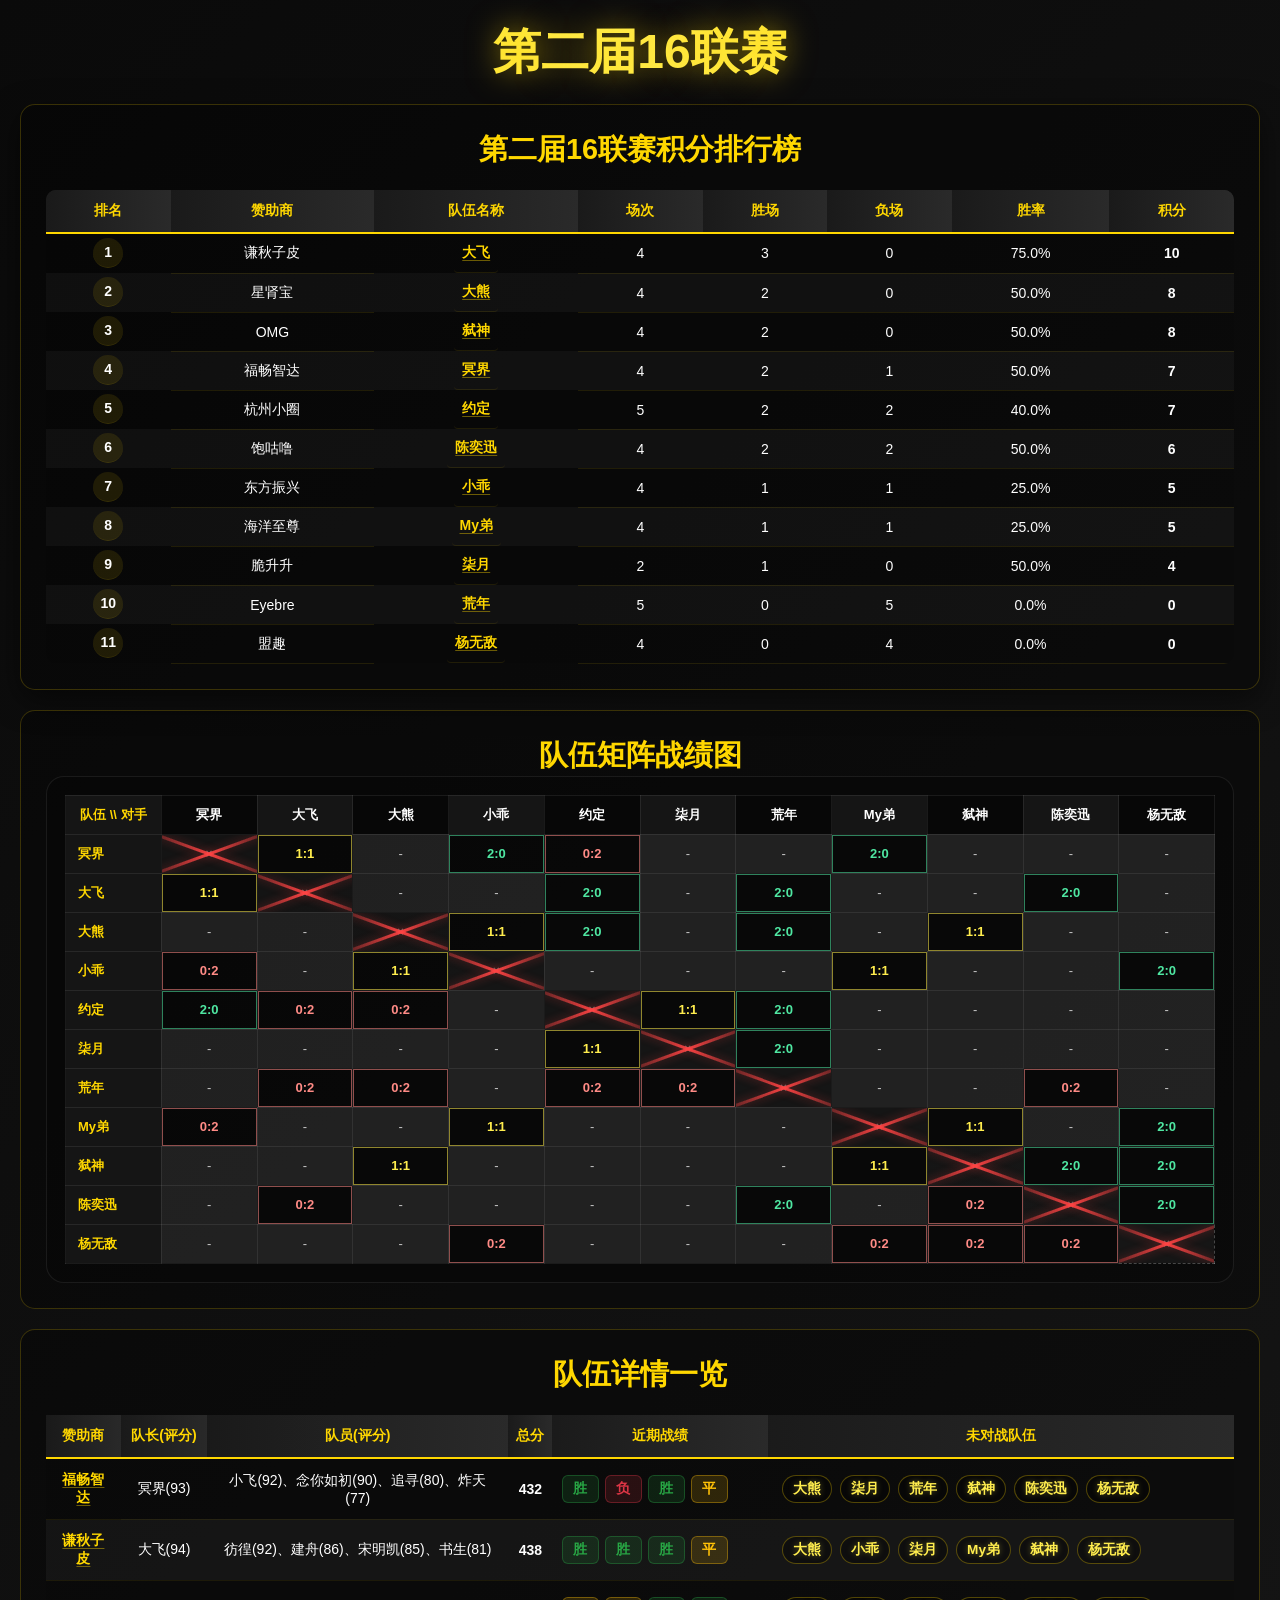
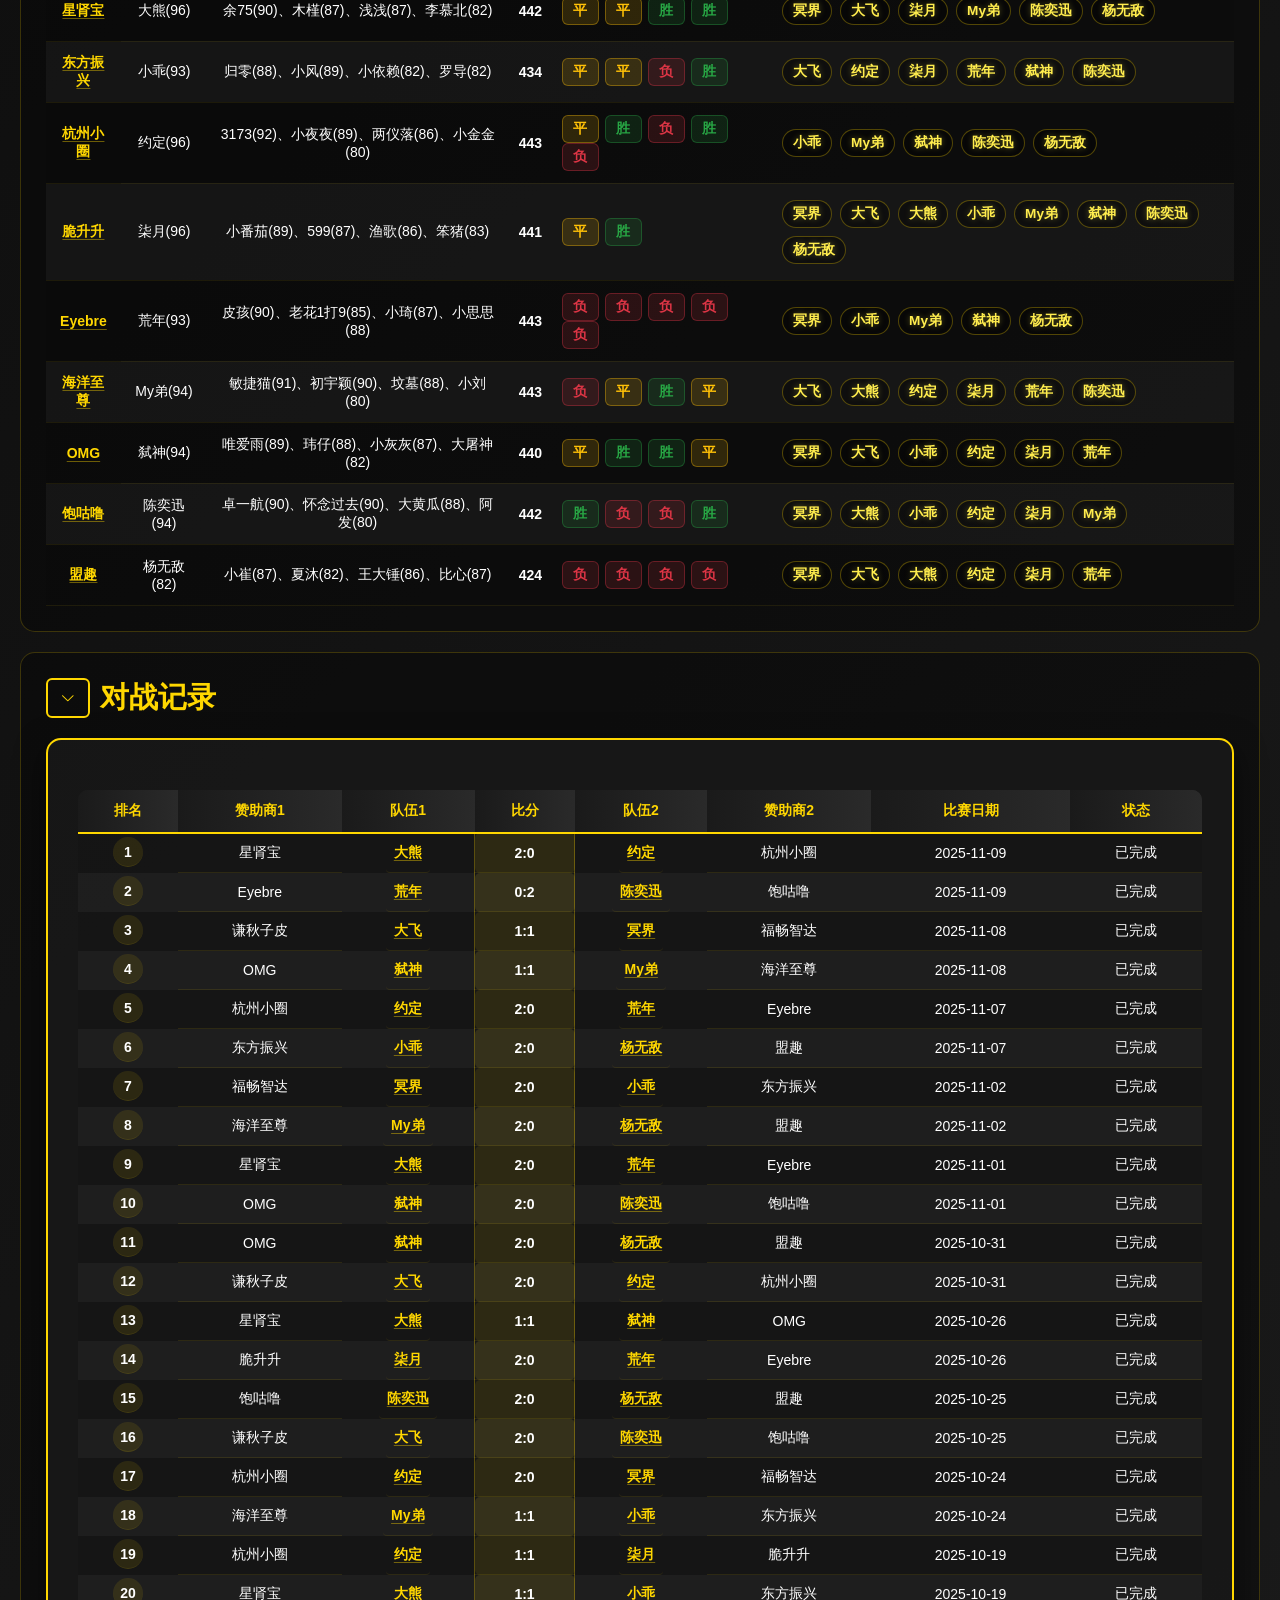
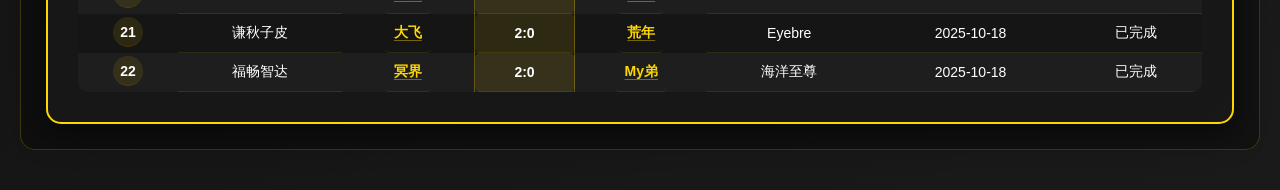
==== commit d9a0963f: "feat:新增矩阵图" ====
--- a/index.html
+++ b/index.html
@@ -1 +1 @@
-<!doctype html><html lang=""><head><meta charset="utf-8"><meta http-equiv="X-UA-Compatible" content="IE=edge"><meta name="viewport" content="width=device-width,initial-scale=1"><link rel="icon" href="favicon.ico"><title>16ls</title><script defer="defer" src="static/js/chunk-elementUI-5b6dd47c.f9950a4d.js"></script><script defer="defer" src="static/js/chunk-elementUI-efb96ebb.55782b2c.js"></script><script defer="defer" src="static/js/chunk-elementUI-439af1fa.58a143bc.js"></script><script defer="defer" src="static/js/chunk-elementUI-c08e88ca.f5acb285.js"></script><script defer="defer" src="static/js/chunk-elementUI-5c533fba.81435623.js"></script><script defer="defer" src="static/js/chunk-elementUI-9476ba79.f180ec1f.js"></script><script defer="defer" src="static/js/chunk-vue-1656f0b4.3ae2dc50.js"></script><script defer="defer" src="static/js/chunk-vue-804c8853.796a102e.js"></script><script defer="defer" src="static/js/chunk-vendors-842dc778.1527f61c.js"></script><script defer="defer" src="static/js/chunk-vendors-e3924278.a6a4fa85.js"></script><script defer="defer" src="static/js/chunk-vendors-aacc2dbb.7e978c03.js"></script><script defer="defer" src="static/js/chunk-vendors-bc050c32.fd6172ba.js"></script><script defer="defer" src="static/js/app.34214e04.js"></script><link href="static/css/chunk-elementUI-5c533fba.4a6f1ece.css" rel="stylesheet"><link href="static/css/app.6b51ceb4.css" rel="stylesheet"></head><body><noscript><strong>We're sorry but 16ls doesn't work properly without JavaScript enabled. Please enable it to continue.</strong></noscript><div id="app"></div></body></html>+<!doctype html><html lang=""><head><meta charset="utf-8"><meta http-equiv="X-UA-Compatible" content="IE=edge"><meta name="viewport" content="width=device-width,initial-scale=1"><link rel="icon" href="favicon.ico"><title>16ls</title><script defer="defer" src="static/js/chunk-elementUI-5b6dd47c.f9950a4d.js"></script><script defer="defer" src="static/js/chunk-elementUI-efb96ebb.55782b2c.js"></script><script defer="defer" src="static/js/chunk-elementUI-439af1fa.58a143bc.js"></script><script defer="defer" src="static/js/chunk-elementUI-c08e88ca.f5acb285.js"></script><script defer="defer" src="static/js/chunk-elementUI-5c533fba.81435623.js"></script><script defer="defer" src="static/js/chunk-elementUI-9476ba79.f180ec1f.js"></script><script defer="defer" src="static/js/chunk-vue-1656f0b4.3ae2dc50.js"></script><script defer="defer" src="static/js/chunk-vue-804c8853.796a102e.js"></script><script defer="defer" src="static/js/chunk-vendors-842dc778.1527f61c.js"></script><script defer="defer" src="static/js/chunk-vendors-e3924278.a6a4fa85.js"></script><script defer="defer" src="static/js/chunk-vendors-aacc2dbb.7e978c03.js"></script><script defer="defer" src="static/js/chunk-vendors-bc050c32.fd6172ba.js"></script><script defer="defer" src="static/js/app.ea0aaa48.js"></script><link href="static/css/chunk-elementUI-5c533fba.4a6f1ece.css" rel="stylesheet"><link href="static/css/app.634029f4.css" rel="stylesheet"></head><body><noscript><strong>We're sorry but 16ls doesn't work properly without JavaScript enabled. Please enable it to continue.</strong></noscript><div id="app"></div></body></html>
--- a/static/css/app.634029f4.css
+++ b/static/css/app.634029f4.css
@@ -0,0 +1 @@
+#app{font-family:Avenir,Helvetica,Arial,sans-serif;-webkit-font-smoothing:antialiased;-moz-osx-font-smoothing:grayscale;color:#2c3e50}#app,*{margin:0;padding:0}*{box-sizing:border-box}body{font-family:Microsoft YaHei,Arial,sans-serif;background:linear-gradient(135deg,#0a0a0a,#1a1a1a);color:#fff;min-height:100vh}.header{background:linear-gradient(90deg,#000,#1a1a1a 50%,#000);padding:20px 0;border-bottom:3px solid gold;box-shadow:0 4px 20px rgba(255,215,0,.3)}.header-content{max-width:1200px;margin:0 auto;justify-content:space-between;padding:0 20px}.header-content,.logo{display:flex;align-items:center}.logo{gap:15px}.logo-icon{width:50px;height:50px;border-radius:50%;display:flex;align-items:center;justify-content:center;font-size:24px;color:#000;box-shadow:0 0 20px rgba(255,215,0,.5)}.logo-icon,.logo-text{background:linear-gradient(45deg,gold,#ffed4e);font-weight:700}.logo-text{font-size:28px;-webkit-background-clip:text;-webkit-text-fill-color:transparent;text-shadow:0 0 10px rgba(255,215,0,.5)}.nav{display:flex;gap:30px;align-items:center}.nav a{color:#fff;text-decoration:none;font-size:16px;transition:color .3s ease}.nav a:hover{color:gold}.download-btn{background:linear-gradient(45deg,gold,#ffed4e);color:#000;padding:12px 24px;border:none;border-radius:25px;font-weight:700;cursor:pointer;transition:all .3s ease;box-shadow:0 4px 15px rgba(255,215,0,.3)}.download-btn:hover{transform:translateY(-2px);box-shadow:0 6px 20px rgba(255,215,0,.5)}.main-content{max-width:1200px;margin:40px auto;padding:0 20px}.page-title{text-align:center;font-size:36px;font-weight:700;margin-bottom:40px;background:linear-gradient(45deg,gold,#ffed4e);-webkit-background-clip:text;-webkit-text-fill-color:transparent;text-shadow:0 0 20px rgba(255,215,0,.3)}.battle-table-container{background:rgba(26,26,26,.8);border-radius:15px;padding:30px;border:2px solid gold;box-shadow:0 10px 30px rgba(0,0,0,.5)}.table-header{justify-content:space-between;margin-bottom:25px}.table-actions,.table-header{display:flex;align-items:center}.table-actions{gap:10px}.table-title{font-size:24px;font-weight:700;color:gold}.add-match-btn{background:linear-gradient(45deg,gold,#ffed4e);color:#000;padding:10px 20px;border:none;border-radius:20px;font-weight:700;cursor:pointer;transition:all .3s ease}.add-match-btn:hover{transform:translateY(-2px);box-shadow:0 5px 15px rgba(255,215,0,.4)}.clear-data-btn{background:linear-gradient(45deg,#f44,#f66);color:#fff;padding:10px 20px;border:none;border-radius:20px;font-weight:700;cursor:pointer;transition:all .3s ease}.clear-data-btn:hover{transform:translateY(-2px);box-shadow:0 5px 15px rgba(255,68,68,.4)}.battle-table{width:100%;border-collapse:collapse;background:rgba(0,0,0,.3);border-radius:10px;overflow:hidden}.battle-table th{background:linear-gradient(90deg,#1a1a1a,#2a2a2a);color:gold;padding:15px;text-align:center;font-weight:700;border-bottom:2px solid gold}.battle-table td{padding:12px 15px;text-align:center;border-bottom:1px solid #333;transition:background-color .3s ease}.battle-table tr:hover{background:rgba(255,215,0,.1)}.battle-table tr:nth-child(2n){background:hsla(0,0%,100%,.05)}.team-name{font-weight:700;color:gold}.clickable-team{cursor:pointer;transition:all .3s ease;padding:5px 10px;border-radius:5px}.clickable-team:hover{background:rgba(255,215,0,.2);transform:scale(1.05)}.ranking-number{font-weight:700;color:gold;text-align:center;background:rgba(255,215,0,.1);border-radius:50%;width:30px;height:30px;display:flex;align-items:center;justify-content:center;margin:0 auto}.sponsor-name{font-weight:700;color:#ffed4e;font-size:14px}.score-input{width:60px;padding:5px;background:rgba(0,0,0,.5);border:1px solid gold;border-radius:5px;color:#fff;text-align:center}.score-input:focus{outline:none;border-color:#ffed4e;box-shadow:0 0 10px rgba(255,215,0,.3)}.score-display{font-weight:700;color:gold;font-size:16px;text-align:center;background:rgba(255,215,0,.1);padding:8px 12px;border-radius:5px;border:1px solid rgba(255,215,0,.3)}.delete-btn{padding:5px 10px;margin:0 2px;border:none;border-radius:5px;cursor:pointer;font-size:12px;transition:all .3s ease;background:#f44;color:#fff}.delete-btn:hover{transform:translateY(-1px);box-shadow:0 3px 10px rgba(0,0,0,.3)}.points-display{font-weight:700;color:gold}.rankings-section{background:rgba(26,26,26,.8);border-radius:15px;padding:30px;border:2px solid gold;box-shadow:0 10px 30px rgba(0,0,0,.5)}.rankings-title{font-size:24px;font-weight:700;color:gold;margin-bottom:20px;text-align:center}.rankings-table{width:100%;border-collapse:collapse;background:rgba(0,0,0,.3);border-radius:10px;overflow:hidden}.rankings-table th{background:linear-gradient(90deg,#1a1a1a,#2a2a2a);color:gold;padding:12px;text-align:center;font-weight:700;border-bottom:2px solid gold}.rankings-table td{padding:10px 12px;text-align:center;border-bottom:1px solid #333}.rankings-table tr:nth-child(2n){background:hsla(0,0%,100%,.05)}.rank-1{color:gold;font-weight:700}.rank-2{color:silver;font-weight:700}.rank-3{color:#cd7f32;font-weight:700}.sponsors-section{margin-top:40px;background:rgba(26,26,26,.8);border-radius:15px;padding:30px;border:2px solid gold;box-shadow:0 10px 30px rgba(0,0,0,.5)}.sponsors-title{font-size:24px;font-weight:700;color:gold;margin-bottom:25px;text-align:center}.sponsors-container{display:flex;flex-direction:column;gap:25px}.main-sponsor{background:linear-gradient(135deg,rgba(255,215,0,.1),rgba(255,215,0,.05));border:2px solid gold;border-radius:15px;gap:20px;box-shadow:0 5px 20px rgba(255,215,0,.2)}.main-sponsor,.sponsor-item{padding:20px;display:flex;align-items:center}.sponsor-item{background:rgba(0,0,0,.3);border:1px solid gold;border-radius:10px;text-align:center;transition:all .3s ease;flex-direction:column;gap:15px}.sponsor-item:hover{transform:translateY(-5px);box-shadow:0 10px 25px rgba(255,215,0,.3);border-color:#ffed4e}.sponsor-logo{width:80px;height:80px;border-radius:50%;display:flex;align-items:center;justify-content:center;box-shadow:0 0 20px rgba(255,215,0,.5)}.main-sponsor .sponsor-logo,.sponsor-logo{background:linear-gradient(45deg,gold,#ffed4e)}.main-sponsor .sponsor-logo{width:100px;height:100px;box-shadow:0 0 30px rgba(255,215,0,.7)}.sponsor-text{font-size:18px;font-weight:700;color:#000;text-shadow:0 0 5px hsla(0,0%,100%,.3)}.main-sponsor .sponsor-text{font-size:24px}.sponsor-info h3{color:gold;font-size:18px;font-weight:700;margin-bottom:5px}.main-sponsor .sponsor-info h3{font-size:24px;color:gold}.sponsor-info p{color:#fff;font-size:14px;margin-bottom:5px}.sponsor-type{background:linear-gradient(45deg,gold,#ffed4e);color:#000;padding:5px 15px;border-radius:20px;font-size:12px;font-weight:700;text-transform:uppercase;letter-spacing:1px}.modal{display:none;position:fixed;z-index:1000;left:0;top:0;width:100%;height:100%;background:rgba(0,0,0,.8)}.modal-content{background:linear-gradient(135deg,#1a1a1a,#2a2a2a);margin:10% auto;padding:30px;border:2px solid gold;border-radius:15px;width:80%;max-width:500px;box-shadow:0 10px 30px rgba(0,0,0,.5)}.modal h3{color:gold;text-align:center}.form-group,.modal h3{margin-bottom:20px}.form-group label{display:block;color:gold;margin-bottom:8px;font-weight:600;font-size:15px;text-shadow:0 0 10px rgba(255,215,0,.3)}.form-group input,.form-group select{width:100%;padding:15px 20px;background:linear-gradient(135deg,rgba(0,0,0,.8),rgba(26,26,26,.9));border:2px solid gold;border-radius:12px;color:#fff;font-size:16px;font-weight:500;transition:all .3s cubic-bezier(.4,0,.2,1);appearance:none;-webkit-appearance:none;-moz-appearance:none;background-image:url("data:image/svg+xml;charset=utf-8,%3Csvg xmlns='http://www.w3.org/2000/svg' viewBox='0 0 24 24' fill='none' stroke='gold' stroke-width='3' stroke-linecap='round' stroke-linejoin='round'%3E%3Cpath d='m6 9 6 6 6-6'/%3E%3C/svg%3E");background-repeat:no-repeat;background-position:right 16px center;background-size:20px;padding-right:50px;box-shadow:0 4px 15px rgba(255,215,0,.1)}.form-group input:focus,.form-group select:focus{outline:none;border-color:#ffed4e;box-shadow:0 0 25px rgba(255,215,0,.4),0 8px 25px rgba(0,0,0,.3);background:linear-gradient(135deg,rgba(0,0,0,.9),#1a1a1a);transform:translateY(-2px)}.form-group input:hover,.form-group select:hover{border-color:#ffed4e;background:linear-gradient(135deg,rgba(0,0,0,.9),#1a1a1a);box-shadow:0 6px 20px rgba(255,215,0,.2);transform:translateY(-1px)}.form-group select option{background:linear-gradient(135deg,#1a1a1a,#2a2a2a);color:#fff;padding:15px 20px;border:none;font-size:15px;font-weight:500;margin:2px 0;border-radius:8px;transition:all .2s ease}.form-group select option:hover{background:linear-gradient(135deg,gold,#ffed4e);color:#000;font-weight:600;transform:scale(1.02)}.form-group select option:checked{background:linear-gradient(135deg,gold,#ffed4e);color:#000;font-weight:700;box-shadow:0 2px 8px rgba(255,215,0,.3)}.form-group select option:focus{background:linear-gradient(135deg,gold,#ffed4e);color:#000;outline:none}.form-group select::-webkit-scrollbar{width:8px}.form-group select::-webkit-scrollbar-track{background:rgba(0,0,0,.3);border-radius:4px}.form-group select::-webkit-scrollbar-thumb{background:linear-gradient(135deg,gold,#ffed4e);border-radius:4px}.form-group select::-webkit-scrollbar-thumb:hover{background:linear-gradient(135deg,#ffed4e,gold)}.result-buttons{display:grid;grid-template-columns:repeat(3,1fr);gap:12px;margin-bottom:10px}.result-buttons input[type=radio]{display:none}.result-button{display:flex;flex-direction:column;align-items:center;justify-content:center;padding:16px 12px;background:linear-gradient(135deg,rgba(0,0,0,.6),rgba(26,26,26,.8));border:2px solid gold;border-radius:12px;color:#fff;cursor:pointer;transition:all .3s cubic-bezier(.4,0,.2,1);text-align:center;position:relative;overflow:hidden}.result-button:before{content:"";position:absolute;top:0;left:-100%;width:100%;height:100%;background:linear-gradient(90deg,transparent,rgba(255,215,0,.2),transparent);transition:left .5s ease}.result-button:hover{border-color:#ffed4e;background:linear-gradient(135deg,rgba(255,215,0,.1),rgba(255,237,78,.1));transform:translateY(-2px);box-shadow:0 8px 25px rgba(255,215,0,.3)}.result-button:hover:before{left:100%}.result-buttons input[type=radio]:checked+.result-button{background:linear-gradient(135deg,gold,#ffed4e);color:#000;border-color:#ffed4e;transform:translateY(-2px);box-shadow:0 8px 25px rgba(255,215,0,.5);font-weight:700}.result-text{font-size:14px!important;font-weight:500!important;margin-bottom:6px!important;line-height:1.2!important;display:block!important}.result-score{font-size:18px!important;font-weight:700!important;background:rgba(0,0,0,.2)!important;padding:6px 10px!important;border-radius:8px!important;min-width:50px!important;line-height:1!important;display:block!important}.result-buttons input[type=radio]:checked+.result-button .result-score{background:rgba(0,0,0,.3)}.result-buttons input[type=radio]:checked+.result-button .result-text{font-weight:700}.form-group input[type=date]{width:100%;padding:15px 20px;background:linear-gradient(135deg,rgba(0,0,0,.8),rgba(26,26,26,.9));border:2px solid gold;border-radius:12px;color:#fff;font-size:16px;font-weight:500;transition:all .3s cubic-bezier(.4,0,.2,1);box-shadow:0 4px 15px rgba(255,215,0,.1)}.form-group input[type=date]:focus{outline:none;box-shadow:0 0 25px rgba(255,215,0,.4),0 8px 25px rgba(0,0,0,.3);transform:translateY(-2px)}.form-group input[type=date]:focus,.form-group input[type=date]:hover{border-color:#ffed4e;background:linear-gradient(135deg,rgba(0,0,0,.9),#1a1a1a)}.form-group input[type=date]:hover{box-shadow:0 6px 20px rgba(255,215,0,.2);transform:translateY(-1px)}.form-group input[type=date]::-webkit-calendar-picker-indicator{background:url("data:image/svg+xml;charset=utf-8,%3Csvg xmlns='http://www.w3.org/2000/svg' viewBox='0 0 24 24' fill='none' stroke='gold' stroke-width='2' stroke-linecap='round' stroke-linejoin='round'%3E%3Crect x='3' y='4' width='18' height='18' rx='2' ry='2'/%3E%3Cpath d='M16 2v4M8 2v4M3 10h18'/%3E%3C/svg%3E") no-repeat 50%;background-size:20px;cursor:pointer;opacity:.8;-webkit-transition:opacity .3s ease;transition:opacity .3s ease}.form-group input[type=date]::-webkit-calendar-picker-indicator:hover{opacity:1}.form-group input[type=date]::-moz-calendar-picker-indicator{background:url("data:image/svg+xml;charset=utf-8,%3Csvg xmlns='http://www.w3.org/2000/svg' viewBox='0 0 24 24' fill='none' stroke='gold' stroke-width='2' stroke-linecap='round' stroke-linejoin='round'%3E%3Crect x='3' y='4' width='18' height='18' rx='2' ry='2'/%3E%3Cpath d='M16 2v4M8 2v4M3 10h18'/%3E%3C/svg%3E") no-repeat 50%;background-size:20px;cursor:pointer;opacity:.8;-moz-transition:opacity .3s ease;transition:opacity .3s ease}.form-group input[type=date]::-moz-calendar-picker-indicator:hover{opacity:1}.form-hint{display:block;color:#ffed4e;font-size:13px;margin-top:8px;font-style:italic;opacity:.9;padding:8px 12px;background:rgba(255,215,0,.1);border-radius:6px;border-left:3px solid gold}.match-status{margin-top:5px;padding:8px 12px;border-radius:5px;font-size:12px;font-weight:700;text-align:center;transition:all .3s ease}.match-status.warning{background:rgba(255,193,7,.2);border:1px solid #ffc107;color:#ffc107}.match-status.success{background:rgba(40,167,69,.2);border:1px solid #28a745;color:#28a745}.match-status.hidden{display:none}.modal-buttons{display:flex;gap:10px;justify-content:center;margin-top:20px}.btn{padding:10px 20px;border:none;border-radius:5px;cursor:pointer;font-weight:700;transition:all .3s ease}.btn-primary{background:gold;color:#000}.btn-secondary{background:#666;color:#fff}.btn:hover{transform:translateY(-2px);box-shadow:0 5px 15px rgba(0,0,0,.3)}.close{color:gold;float:right;font-size:28px;font-weight:700;cursor:pointer}.close:hover{color:#ffed4e}.team-details-modal{max-width:800px;max-height:80vh;overflow-y:auto}.team-details-header{text-align:center;margin-bottom:20px;padding-bottom:15px;border-bottom:2px solid gold}.team-details-header h3{color:gold;font-size:24px;margin-bottom:15px}.team-stats-summary{display:grid;grid-template-columns:repeat(auto-fit,minmax(120px,1fr));gap:15px}.stat-item{background:rgba(0,0,0,.3);padding:10px;border-radius:8px;text-align:center;border:1px solid gold}.stat-label{display:block;color:#ffed4e;font-size:12px;margin-bottom:5px}.stat-value{display:block;color:gold;font-size:18px;font-weight:700}.team-matches-list h4{color:gold;margin-bottom:15px;text-align:center}.matches-table{display:flex;flex-direction:column;gap:10px}.match-item{display:grid;grid-template-columns:1fr 2fr 1fr 1fr;gap:15px;padding:12px;border-radius:8px;align-items:center;transition:all .3s ease}.match-item.win{background:rgba(40,167,69,.2);border:1px solid #28a745}.match-item.loss{background:rgba(220,53,69,.2);border:1px solid #dc3545}.match-item.draw{background:rgba(255,193,7,.2);border:1px solid #ffc107}.match-date{color:#fff;font-size:14px}.match-opponent{color:gold;font-weight:700}.match-score{color:#fff}.match-result,.match-score{font-weight:700;text-align:center}.match-result{padding:4px 8px;border-radius:4px}.match-item.win .match-result{background:#28a745;color:#fff}.match-item.loss .match-result{background:#dc3545;color:#fff}.match-item.draw .match-result{background:#ffc107;color:#000}.no-matches{text-align:center;color:#666;font-style:italic;padding:20px}@media (max-width:768px){.header-content{gap:20px}.header-content,.nav{flex-direction:column}.nav{gap:15px}.battle-table,.rankings-table{font-size:14px}.battle-table td,.battle-table th,.rankings-table td,.rankings-table th{padding:8px 5px}.main-sponsor{flex-direction:column;text-align:center}.sponsor-logo{width:60px;height:60px}.main-sponsor .sponsor-logo{width:80px;height:80px}.sponsor-text{font-size:16px}.main-sponsor .sponsor-text{font-size:20px}.team-details-modal{max-width:95%;margin:5% auto}.team-stats-summary{grid-template-columns:repeat(2,1fr)}.match-item{grid-template-columns:1fr;gap:8px;text-align:center}.match-date,.match-opponent,.match-result,.match-score{padding:4px}.result-buttons{grid-template-columns:1fr;gap:8px}.result-button{padding:12px 8px}.result-text{font-size:13px;margin-bottom:4px}.result-score{font-size:16px;padding:4px 8px;min-width:45px}}.home[data-v-5547e42b]{min-height:100vh;background:linear-gradient(135deg,#0a0a0a,#1a1a1a);color:#fff}.page-header[data-v-5547e42b]{text-align:center;padding:20px 0}.page-title[data-v-5547e42b]{font-size:3rem;font-weight:700;margin:0;background:linear-gradient(45deg,gold,#ffed4e,gold);-webkit-background-clip:text;background-clip:text;-webkit-text-fill-color:transparent;text-shadow:0 0 30px rgba(255,215,0,.5)}.main-content[data-v-5547e42b]{max-width:1600px;margin:0 auto;padding:20px;padding-top:0}.battle-section[data-v-5547e42b],.match-matrix-section[data-v-5547e42b],.rankings-section[data-v-5547e42b],.team-overview-section[data-v-5547e42b]{margin-bottom:20px;background:rgba(0,0,0,.3);border-radius:15px;padding:25px;border:1px solid rgba(255,215,0,.2)}.match-matrix-section .match-matrix-table-container[data-v-5547e42b]{border-radius:18px;padding:18px;border:1px solid hsla(0,0%,100%,.08);background:rgba(0,0,0,.2);overflow-x:auto}.match-matrix-section .match-matrix-table[data-v-5547e42b]{width:100%;border-collapse:collapse;table-layout:fixed;font-size:13px;position:relative}.match-matrix-section .match-matrix-table td[data-v-5547e42b],.match-matrix-section .match-matrix-table th[data-v-5547e42b]{border:1px solid hsla(0,0%,100%,.08);text-align:center;padding:10px;color:#fff;min-width:72px}.match-matrix-section .match-matrix-table th[data-v-5547e42b]{background:hsla(0,0%,5%,.85);font-weight:600}.match-matrix-section .match-matrix-table th[data-v-5547e42b]:nth-child(odd){background:hsla(0,0%,9%,.9)}.match-matrix-section .match-matrix-table th[data-v-5547e42b]:nth-child(2n){background:rgba(8,8,8,.85)}.match-matrix-section .match-matrix-table .matrix-corner[data-v-5547e42b]{background:linear-gradient(135deg,rgba(34,34,34,.95),hsla(0,0%,5%,.85));font-weight:700;color:gold}.match-matrix-section .match-matrix-table .matrix-row-head[data-v-5547e42b]{background:linear-gradient(90deg,rgba(35,35,35,.85),hsla(0,0%,8%,.85));text-align:left;padding-left:12px;font-weight:600;color:gold}.match-matrix-section .match-matrix-table tbody tr[data-v-5547e42b]{background:transparent}.match-matrix-section .match-matrix-table .matrix-cell[data-v-5547e42b]{transition:background .3s ease,transform .2s ease,color .3s ease}.match-matrix-section .match-matrix-table .matrix-cell.self[data-v-5547e42b]{position:relative;background:hsla(0,0%,100%,.05);color:hsla(0,0%,100%,.35);font-size:12px;font-weight:600;border:1px dashed hsla(0,0%,100%,.25);overflow:hidden}.match-matrix-section .match-matrix-table .matrix-cell.self[data-v-5547e42b]:after,.match-matrix-section .match-matrix-table .matrix-cell.self[data-v-5547e42b]:before{content:"";position:absolute;top:50%;left:50%;width:180%;height:3px;background:linear-gradient(90deg,rgba(255,67,67,0),rgba(255,67,67,.95),rgba(255,67,67,0));box-shadow:0 0 10px rgba(255,67,67,.4);transform-origin:center;pointer-events:none}.match-matrix-section .match-matrix-table .matrix-cell.self[data-v-5547e42b]:before{transform:translate(-50%,-50%) rotate(20deg)}.match-matrix-section .match-matrix-table .matrix-cell.self[data-v-5547e42b]:after{transform:translate(-50%,-50%) rotate(-20deg)}.match-matrix-section .match-matrix-table .matrix-cell.pending[data-v-5547e42b]{color:hsla(0,0%,100%,.75);background:hsla(0,0%,100%,.1)}.match-matrix-section .match-matrix-table .matrix-cell.draw[data-v-5547e42b],.match-matrix-section .match-matrix-table .matrix-cell.lose[data-v-5547e42b],.match-matrix-section .match-matrix-table .matrix-cell.match[data-v-5547e42b],.match-matrix-section .match-matrix-table .matrix-cell.win[data-v-5547e42b]{font-weight:600;background:rgba(8,8,8,.55);border:1px solid hsla(0,0%,100%,.08);position:relative;overflow:hidden}.match-matrix-section .match-matrix-table .matrix-cell.draw[data-v-5547e42b]:after,.match-matrix-section .match-matrix-table .matrix-cell.lose[data-v-5547e42b]:after,.match-matrix-section .match-matrix-table .matrix-cell.match[data-v-5547e42b]:after,.match-matrix-section .match-matrix-table .matrix-cell.win[data-v-5547e42b]:after{content:"";position:absolute;inset:4px;border-radius:6px;opacity:.55}.match-matrix-section .match-matrix-table .matrix-cell.match[data-v-5547e42b]{--cell-color:#fff;--cell-contrast:#050505;color:var(--cell-color)}.match-matrix-section .match-matrix-table .matrix-cell.win[data-v-5547e42b]{--cell-color:#4fe7a2;--cell-contrast:#061b10;color:var(--cell-color);box-shadow:inset 0 0 0 1px rgba(79,231,162,.55)}.match-matrix-section .match-matrix-table .matrix-cell.lose[data-v-5547e42b]{--cell-color:#ff8b86;--cell-contrast:#2a0403;color:var(--cell-color);box-shadow:inset 0 0 0 1px hsla(2,100%,76%,.55)}.match-matrix-section .match-matrix-table .matrix-cell.draw[data-v-5547e42b]{--cell-color:#ffed4e;--cell-contrast:#2b2300;color:var(--cell-color);box-shadow:inset 0 0 0 1px rgba(255,237,78,.55)}.match-matrix-section .match-matrix-table .matrix-cell[data-v-5547e42b]:hover{background:var(--cell-color,currentColor);color:var(--cell-contrast,#0a0a0a);box-shadow:0 0 14px rgba(0,0,0,.45)}.match-matrix-section .match-matrix-table .matrix-cell.matrix-hover[data-v-5547e42b]{background:hsla(0,0%,100%,.08)}.match-matrix-section .match-matrix-table .matrix-row-head.matrix-hover[data-v-5547e42b],.match-matrix-section .match-matrix-table thead th.matrix-hover[data-v-5547e42b]{background:rgba(255,215,0,.18)!important;color:gold!important;box-shadow:inset 0 0 0 1px rgba(255,215,0,.4)}.section-header[data-v-5547e42b]{display:flex;justify-content:space-between;align-items:center;margin-bottom:20px}.title-with-collapse[data-v-5547e42b]{display:flex;align-items:center;gap:10px}.collapse-btn[data-v-5547e42b]{background:transparent!important;border:2px solid gold!important;color:gold!important;padding:8px 12px!important;border-radius:6px!important;transition:all .3s ease!important;min-width:40px!important;height:40px!important;cursor:pointer;display:flex;align-items:center;justify-content:center}.collapse-btn[data-v-5547e42b]:hover{background:rgba(255,215,0,.1)!important;transform:scale(1.05)}.collapse-btn i[data-v-5547e42b]{font-size:16px;transition:transform .3s ease}.collapse-btn.collapsed i[data-v-5547e42b]{transform:rotate(-90deg)}.rankings-title[data-v-5547e42b],.section-title[data-v-5547e42b]{font-size:1.8rem;color:gold;margin:0;font-weight:700}.add-match-btn[data-v-5547e42b]{background:linear-gradient(90deg,gold,#ffed4e)!important;color:#000!important;border:none!important;font-weight:700!important;padding:12px 24px!important;border-radius:8px!important;transition:all .3s ease!important}.add-match-btn[data-v-5547e42b]:hover{transform:translateY(-2px)!important;box-shadow:0 8px 25px rgba(255,215,0,.4)!important}.submit-btn[data-v-5547e42b]{background:linear-gradient(45deg,#28a745,#20c997)!important;color:#fff!important;border:none!important;font-weight:700!important;padding:12px 24px!important;border-radius:8px!important;transition:all .3s ease!important}.submit-btn[data-v-5547e42b]:hover{transform:translateY(-2px)!important;box-shadow:0 8px 25px rgba(40,167,69,.4)!important}.cancel-btn[data-v-5547e42b]{background:linear-gradient(45deg,#6c757d,#5a6268)!important;color:#fff!important;border:none!important;font-weight:700!important;padding:12px 24px!important;border-radius:8px!important;transition:all .3s ease!important}.cancel-btn[data-v-5547e42b]:hover{transform:translateY(-2px)!important;box-shadow:0 8px 25px hsla(208,7%,46%,.4)!important}.battle-table-container[data-v-5547e42b],.rankings-table-container[data-v-5547e42b]{overflow-x:auto}.battle-table[data-v-5547e42b],.rankings-table[data-v-5547e42b]{width:100%;border-collapse:collapse;background:transparent;margin-top:20px}.battle-table thead[data-v-5547e42b],.rankings-table thead[data-v-5547e42b]{background:linear-gradient(90deg,#1a1a1a,#2a2a2a)}.battle-table thead th[data-v-5547e42b],.rankings-table thead th[data-v-5547e42b]{background:linear-gradient(90deg,#1a1a1a,#2a2a2a);color:gold;border-bottom:2px solid gold;padding:12px 8px;text-align:center;font-weight:700;font-size:14px}.battle-table tbody tr[data-v-5547e42b],.rankings-table tbody tr[data-v-5547e42b]{transition:background-color .3s ease}.battle-table tbody tr[data-v-5547e42b]:hover,.rankings-table tbody tr[data-v-5547e42b]:hover{background:rgba(255,215,0,.08)}.battle-table tbody tr[data-v-5547e42b]:nth-child(2n),.rankings-table tbody tr[data-v-5547e42b]:nth-child(2n){background:hsla(0,0%,100%,.03)}.battle-table tbody tr[data-v-5547e42b]:nth-child(odd),.rankings-table tbody tr[data-v-5547e42b]:nth-child(odd){background:rgba(0,0,0,.1)}.battle-table tbody td[data-v-5547e42b],.rankings-table tbody td[data-v-5547e42b]{color:#fff;border-bottom:1px solid rgba(255,215,0,.1);padding:10px 8px;text-align:center;font-size:14px}.team-details-table-container[data-v-5547e42b]{overflow:visible;border-radius:12px}.team-details-table[data-v-5547e42b]{width:100%;border-collapse:collapse;background:transparent;margin-top:20px}.team-details-table thead th[data-v-5547e42b],.team-details-table thead[data-v-5547e42b]{background:linear-gradient(90deg,#1a1a1a,#2a2a2a)}.team-details-table thead th[data-v-5547e42b]{color:gold;border-bottom:2px solid gold;padding:12px 8px;text-align:center;font-weight:700;font-size:14px}.team-details-table tbody tr[data-v-5547e42b]{transition:background-color .3s ease}.team-details-table tbody tr[data-v-5547e42b]:hover{background:rgba(255,215,0,.08)}.team-details-table tbody tr[data-v-5547e42b]:nth-child(2n){background:hsla(0,0%,100%,.03)}.team-details-table tbody tr[data-v-5547e42b]:nth-child(odd){background:rgba(0,0,0,.1)}.team-details-table tbody td[data-v-5547e42b]{color:#fff;border-bottom:1px solid rgba(255,215,0,.1);padding:10px 8px;font-size:14px}.team-details-table[data-v-5547e42b]{border-spacing:0}.team-details-table thead[data-v-5547e42b]{position:sticky;top:0;z-index:2}.team-details-table thead th[data-v-5547e42b]{white-space:nowrap;background:linear-gradient(90deg,rgba(26,26,26,.95),rgba(42,42,42,.95));box-shadow:0 2px 4px rgba(0,0,0,.4)}.team-details-table tbody tr[data-v-5547e42b]{transition:background-color .3s ease,transform .3s ease}.team-details-table tbody tr[data-v-5547e42b]:nth-child(2n){background:hsla(0,0%,100%,.04)}.team-details-table tbody tr[data-v-5547e42b]:hover{background:rgba(255,215,0,.12);transform:translateY(-2px)}.team-details-table tbody td[data-v-5547e42b]{padding:12px 10px;text-align:center;border-bottom:1px solid rgba(255,215,0,.08)}.team-details-table tbody td.team-name[data-v-5547e42b]{text-align:left}.team-details-table tbody td.members-cell[data-v-5547e42b]{text-align:center}.team-details-table tbody td.recent-cell[data-v-5547e42b],.team-details-table tbody td.unplayed-cell[data-v-5547e42b]{text-align:left}.team-details-table tbody .unplayed-cell .unplayed-tag[data-v-5547e42b]{display:inline-block;padding:4px 10px;margin:4px;border-radius:999px;border:1px solid rgba(255,215,0,.3);background:rgba(0,0,0,.35);color:#ffed4e;font-weight:600;cursor:pointer;transition:all .3s ease;text-shadow:0 0 6px rgba(255,237,78,.35)}.team-details-table tbody .unplayed-cell .unplayed-tag[data-v-5547e42b]:hover{border-color:gold;background:rgba(255,215,0,.18);color:gold;box-shadow:0 6px 16px rgba(255,215,0,.25)}.team-details-table tbody .unplayed-cell .unplayed-tag.small[data-v-5547e42b]{padding:4px 10px;font-size:.85rem}.team-details-table .team-cell[data-v-5547e42b]{display:flex;flex-direction:column;gap:4px;align-items:flex-start}.team-details-table .team-cell .sponsor-label[data-v-5547e42b]{font-size:.9rem;color:#ffed4e;font-weight:500;text-shadow:0 0 6px rgba(255,237,78,.3)}.team-details-table .team-cell .team-label[data-v-5547e42b]{font-size:1.1rem;font-weight:700;color:#fff;text-shadow:0 0 8px hsla(0,0%,100%,.25)}.team-details-table .recent-cell[data-v-5547e42b]{font-weight:600;letter-spacing:2px}.team-details-table .recent-cell .recent-tag[data-v-5547e42b]{display:inline-block;padding:4px 10px;margin-right:6px;border-radius:6px;background:hsla(0,0%,100%,.08);border:1px solid hsla(0,0%,100%,.12);font-size:.85rem;letter-spacing:1px}.team-details-table .recent-cell .recent-tag[data-result=胜][data-v-5547e42b]{color:#28a745;border-color:rgba(40,167,69,.35);background:rgba(40,167,69,.15)}.team-details-table .recent-cell .recent-tag[data-result=负][data-v-5547e42b]{color:#dc3545;border-color:rgba(220,53,69,.35);background:rgba(220,53,69,.15)}.team-details-table .recent-cell .recent-tag[data-result=平][data-v-5547e42b]{color:#ffc107;border-color:rgba(255,193,7,.35);background:rgba(255,193,7,.15)}.team-details-table .recent-cell .recent-empty[data-v-5547e42b]{color:#888;font-style:italic}.ranking-number[data-v-5547e42b]{font-weight:700;color:gold;font-size:1.1rem}.sponsor-name[data-v-5547e42b]{color:#ffed4e;font-weight:500}.team-name[data-v-5547e42b]{color:gold!important;font-weight:700;cursor:pointer;transition:all .3s ease;position:relative;display:block;margin:0 auto;padding:4px 8px;border-radius:4px;text-decoration:underline;text-decoration-color:rgba(255,215,0,.4);text-underline-offset:3px;text-decoration-thickness:1px;text-align:center;width:-moz-fit-content;width:fit-content}.team-name[data-v-5547e42b]:hover{color:gold;text-decoration-color:gold;background:rgba(255,215,0,.1);transform:translateY(-1px);text-shadow:0 0 8px rgba(255,215,0,.6);box-shadow:0 2px 8px rgba(255,215,0,.2)}.team-name[data-v-5547e42b]:active{transform:translateY(0);box-shadow:0 1px 4px rgba(255,215,0,.3)}.team-name1[data-v-5547e42b]{color:gold!important;font-weight:700;cursor:pointer;transition:all .3s ease;position:relative;text-decoration:underline;text-decoration-color:rgba(255,215,0,.4);text-underline-offset:3px;text-decoration-thickness:1px;text-align:center;width:-moz-fit-content;width:fit-content}.score-display[data-v-5547e42b]{font-weight:700;color:gold;font-size:1.1rem;cursor:pointer}.points-display[data-v-5547e42b]{font-weight:700;color:gold;font-size:1.2rem}.match-dialog[data-v-5547e42b] .el-dialog{background:linear-gradient(135deg,#1a1a1a,#2a2a2a)!important;border:2px solid gold!important;border-radius:15px!important}.match-dialog[data-v-5547e42b] .el-dialog__header{background:linear-gradient(90deg,#1a1a1a,#2a2a2a)!important;border-bottom:2px solid gold!important;border-radius:13px 13px 0 0!important}.match-dialog[data-v-5547e42b] .el-dialog__header .el-dialog__title{color:gold!important;font-weight:700!important}.match-dialog[data-v-5547e42b] .el-dialog__body{background:transparent!important;padding:0!important}.match-dialog[data-v-5547e42b] .el-dialog__footer{background:transparent!important;border-top:1px solid rgba(255,215,0,.2)!important;padding:20px 30px!important}[data-v-5547e42b] .el-dialog{margin-top:100px!important}.team-details-dialog[data-v-5547e42b] .el-dialog{background:linear-gradient(135deg,#1a1a1a,#2a2a2a)!important;border:2px solid gold!important;border-radius:15px!important}.team-details-dialog[data-v-5547e42b] .el-dialog__header{background:linear-gradient(90deg,#1a1a1a,#2a2a2a)!important;border-bottom:2px solid gold!important;border-radius:13px 13px 0 0!important}.team-details-dialog[data-v-5547e42b] .el-dialog__header .el-dialog__title{color:gold!important;font-weight:700!important}.team-details-dialog[data-v-5547e42b] .el-dialog__body{background:transparent!important;padding:0!important}.team-details-dialog[data-v-5547e42b] .el-dialog__footer{background:transparent!important;border-top:1px solid rgba(255,215,0,.2)!important;padding:20px 30px!important}.team-details-dialog[data-v-5547e42b]{margin-top:0!important}.team-details-dialog[data-v-5547e42b] .el-dialog{box-shadow:0 10px 40px rgba(0,0,0,.8)!important}.team-details-dialog[data-v-5547e42b] .el-dialog__header{padding:20px 30px!important}.team-details-dialog[data-v-5547e42b] .el-dialog__header .el-dialog__title{font-size:1.4rem!important;text-shadow:0 0 10px rgba(255,215,0,.5)!important}.team-details-dialog[data-v-5547e42b] .el-dialog__header .el-dialog__close{color:#fff!important;font-size:1.2rem!important}.team-details-dialog[data-v-5547e42b] .el-dialog__header .el-dialog__close:hover{color:gold!important}.team-details-dialog[data-v-5547e42b] .el-dialog__body{max-height:70vh;overflow-y:auto}.result-selector[data-v-5547e42b]{display:flex;gap:15px;justify-content:center;margin-top:10px}.result-option[data-v-5547e42b]{display:flex;align-items:center;gap:8px;padding:12px 20px;border:2px solid rgba(255,215,0,.3);border-radius:8px;cursor:pointer;transition:all .3s ease;background:rgba(0,0,0,.2)}.result-option[data-v-5547e42b]:hover{border-color:gold;background:rgba(255,215,0,.1)}.result-option.active[data-v-5547e42b]{border-color:gold;background:rgba(255,215,0,.2);color:gold}.result-option .vs-text[data-v-5547e42b]{font-weight:700;color:gold}[data-v-5547e42b] .el-form-item__label{color:gold!important;font-weight:600!important}[data-v-5547e42b] .el-date-editor,[data-v-5547e42b] .el-select{width:100%!important}[data-v-5547e42b] .el-date-editor .el-input__inner,[data-v-5547e42b] .el-select .el-input__inner{background:linear-gradient(135deg,rgba(0,0,0,.8),rgba(26,26,26,.9))!important;border:2px solid gold!important;color:#fff!important}[data-v-5547e42b] .el-date-editor .el-input__inner:focus,[data-v-5547e42b] .el-select .el-input__inner:focus{border-color:#ffed4e!important;box-shadow:0 0 25px rgba(255,215,0,.4)!important}.team-details[data-v-5547e42b]{color:#fff;line-height:1.6;padding:20px}.team-details h3[data-v-5547e42b]{color:gold;margin-bottom:25px;font-size:2rem;text-align:center;border-bottom:3px solid gold;padding-bottom:15px;text-shadow:0 0 15px rgba(255,215,0,.6);background:linear-gradient(45deg,gold,#ffed4e,gold);-webkit-background-clip:text;background-clip:text;-webkit-text-fill-color:transparent}.team-details .team-details-content[data-v-5547e42b]{display:flex;flex-wrap:wrap;justify-content:space-between}.team-details .team-players-section[data-v-5547e42b]{margin-top:30px;padding:20px;background:rgba(0,0,0,.25);border-radius:12px;border:1px solid rgba(255,215,0,.2);box-shadow:0 6px 24px rgba(0,0,0,.35)}.team-details .team-players-section h4[data-v-5547e42b]{color:gold;font-size:1.4rem;margin-bottom:16px;text-align:center;text-shadow:0 0 10px rgba(255,215,0,.5);background:linear-gradient(45deg,gold,#ffed4e,gold);-webkit-background-clip:text;background-clip:text;-webkit-text-fill-color:transparent}.team-details .team-players-section .players-list[data-v-5547e42b]{display:flex;flex-wrap:wrap;gap:12px;justify-content:center}.team-details .team-players-section .players-list .player-card[data-v-5547e42b]{min-width:130px;padding:10px 16px;border-radius:10px;background:linear-gradient(135deg,rgba(0,0,0,.6),rgba(26,26,26,.8));border:1px solid rgba(255,215,0,.25);display:flex;flex-direction:column;align-items:center;gap:6px;transition:transform .3s ease,box-shadow .3s ease,border .3s ease}.team-details .team-players-section .players-list .player-card[data-v-5547e42b]:hover{transform:translateY(-4px);border-color:gold;box-shadow:0 8px 20px rgba(255,215,0,.2)}.team-details .team-players-section .players-list .player-card .player-name[data-v-5547e42b]{color:#ffed4e;font-weight:600;font-size:1rem;text-shadow:0 0 6px rgba(255,237,78,.4)}.team-details .team-players-section .players-list .player-card .player-score[data-v-5547e42b]{color:#fff;font-size:.95rem;font-weight:500;text-shadow:0 0 4px hsla(0,0%,100%,.3)}.team-details .team-players-section .players-list .no-players[data-v-5547e42b]{color:#888;font-style:italic;padding:20px}.team-details .detail-item[data-v-5547e42b]{display:flex;width:30%;justify-content:space-between;align-items:center;margin:12px 0;padding:10px 16px;background:linear-gradient(135deg,rgba(0,0,0,.4),rgba(26,26,26,.6));border-radius:8px;border:1px solid rgba(255,215,0,.2);transition:all .3s ease;box-shadow:0 3px 10px rgba(0,0,0,.3)}.team-details .detail-item[data-v-5547e42b]:hover{background:linear-gradient(135deg,rgba(255,215,0,.1),rgba(255,215,0,.05));border-color:gold;transform:translateX(5px);box-shadow:0 4px 15px rgba(255,215,0,.2)}.team-details .detail-item .label[data-v-5547e42b]{color:#ffed4e;font-weight:700;font-size:1rem;text-shadow:0 0 6px rgba(255,237,78,.5)}.team-details .detail-item .value[data-v-5547e42b]{color:#fff;font-size:1.1rem;font-weight:600;text-shadow:0 0 4px hsla(0,0%,100%,.3)}.team-details .points-highlight[data-v-5547e42b]{background:linear-gradient(135deg,rgba(255,215,0,.1),rgba(255,215,0,.05))!important;border:2px solid gold!important;box-shadow:0 6px 25px rgba(255,215,0,.3)!important}.team-details .points-highlight .value[data-v-5547e42b]{color:gold;font-size:1.5rem;font-weight:700;text-shadow:0 0 12px rgba(255,215,0,.8)}.team-details .team-unplayed-section[data-v-5547e42b]{margin-top:30px;padding:20px;background:rgba(0,0,0,.25);border-radius:12px;border:1px solid rgba(255,215,0,.2);box-shadow:0 6px 24px rgba(0,0,0,.35)}.team-details .team-unplayed-section h4[data-v-5547e42b]{color:gold;font-size:1.4rem;margin-bottom:16px;text-align:center;text-shadow:0 0 10px rgba(255,215,0,.5);background:linear-gradient(45deg,gold,#ffed4e,gold);-webkit-background-clip:text;background-clip:text;-webkit-text-fill-color:transparent}.team-details .team-unplayed-section .unplayed-list[data-v-5547e42b]{display:flex;flex-wrap:wrap;gap:12px;justify-content:center}.team-details .team-unplayed-section .unplayed-list .unplayed-tag[data-v-5547e42b]{padding:8px 14px;border-radius:999px;border:1px solid rgba(255,215,0,.3);background:rgba(0,0,0,.35);color:#ffed4e;font-weight:600;cursor:pointer;transition:all .3s ease;text-shadow:0 0 6px rgba(255,237,78,.35)}.team-details .team-unplayed-section .unplayed-list .unplayed-tag[data-v-5547e42b]:hover{border-color:gold;background:rgba(255,215,0,.18);color:gold;box-shadow:0 6px 16px rgba(255,215,0,.25)}.team-details .team-unplayed-section .unplayed-list .unplayed-tag.small[data-v-5547e42b]{padding:4px 10px;font-size:.85rem}.team-details .team-unplayed-section .unplayed-list .no-unplayed[data-v-5547e42b]{color:#888;font-style:italic;padding:10px 16px}.team-details .team-matches-section[data-v-5547e42b]{margin-top:30px;padding-top:20px;border-top:2px solid rgba(255,215,0,.3)}.team-details .team-matches-section h4[data-v-5547e42b]{color:gold;font-size:1.4rem;margin-bottom:20px;text-align:center;text-shadow:0 0 10px rgba(255,215,0,.5);background:linear-gradient(45deg,gold,#ffed4e,gold);-webkit-background-clip:text;background-clip:text;-webkit-text-fill-color:transparent}.team-details .team-matches-section .matches-list[data-v-5547e42b]{max-height:500px;overflow-y:auto;overflow-x:hidden;padding-right:5px}.team-details .team-matches-section .matches-list[data-v-5547e42b]::-webkit-scrollbar{width:6px}.team-details .team-matches-section .matches-list[data-v-5547e42b]::-webkit-scrollbar-track{background:rgba(0,0,0,.2);border-radius:3px}.team-details .team-matches-section .matches-list[data-v-5547e42b]::-webkit-scrollbar-thumb{background:gold;border-radius:3px}.team-details .team-matches-section .match-record[data-v-5547e42b]{display:flex;align-items:center;padding:10px 12px;margin:8px 0;background:linear-gradient(135deg,rgba(0,0,0,.3),rgba(26,26,26,.5));border-radius:8px;border:1px solid rgba(255,215,0,.1);transition:all .3s ease;box-shadow:0 3px 10px rgba(0,0,0,.2)}.team-details .team-matches-section .match-record[data-v-5547e42b]:hover{background:linear-gradient(135deg,rgba(255,215,0,.1),rgba(255,215,0,.05));border-color:gold;box-shadow:0 5px 15px rgba(255,215,0,.2)}.team-details .team-matches-section .match-record .match-index[data-v-5547e42b]{color:gold;font-weight:700;font-size:1.2rem;min-width:35px;text-align:center;text-shadow:0 0 8px rgba(255,215,0,.5)}.team-details .team-matches-section .match-record .match-info[data-v-5547e42b]{flex:1;display:flex;justify-content:space-between;align-items:center;margin:0 12px}.team-details .team-matches-section .match-record .match-info .opponent-info[data-v-5547e42b]{display:flex;flex-direction:column;align-items:flex-start}.team-details .team-matches-section .match-record .match-info .opponent-info .opponent-sponsor[data-v-5547e42b]{color:#ffed4e;font-size:.95rem;font-weight:500;text-shadow:0 0 5px rgba(255,237,78,.3)}.team-details .team-matches-section .match-record .match-info .opponent-info .opponent-name[data-v-5547e42b]{color:#fff;font-size:1.1rem;font-weight:700;text-shadow:0 0 3px hsla(0,0%,100%,.2)}.team-details .team-matches-section .match-record .match-info .match-result[data-v-5547e42b]{display:flex;flex-direction:column;align-items:center}.team-details .team-matches-section .match-record .match-info .match-result .score[data-v-5547e42b]{color:gold;font-size:1.3rem;font-weight:700;margin-bottom:5px;text-shadow:0 0 8px rgba(255,215,0,.5)}.team-details .team-matches-section .match-record .match-info .match-result .result[data-v-5547e42b]{font-size:.95rem;font-weight:700;padding:3px 10px;border-radius:6px}.team-details .team-matches-section .match-record .match-info .match-result .result.win[data-v-5547e42b]{color:#28a745;background:rgba(40,167,69,.2);border:1px solid rgba(40,167,69,.3)}.team-details .team-matches-section .match-record .match-info .match-result .result.lose[data-v-5547e42b]{color:#dc3545;background:rgba(220,53,69,.2);border:1px solid rgba(220,53,69,.3)}.team-details .team-matches-section .match-record .match-info .match-result .result.draw[data-v-5547e42b]{color:#ffc107;background:rgba(255,193,7,.2);border:1px solid rgba(255,193,7,.3)}.team-details .team-matches-section .match-record .match-date[data-v-5547e42b]{color:#ccc;font-size:.95rem;min-width:70px;text-align:center;text-shadow:0 0 3px hsla(0,0%,80%,.3)}.team-details .team-matches-section .no-matches[data-v-5547e42b]{text-align:center;color:#888;font-style:italic;padding:30px 20px;font-size:1.1rem;background:rgba(0,0,0,.2);border-radius:10px;border:1px dashed rgba(255,215,0,.2)}
